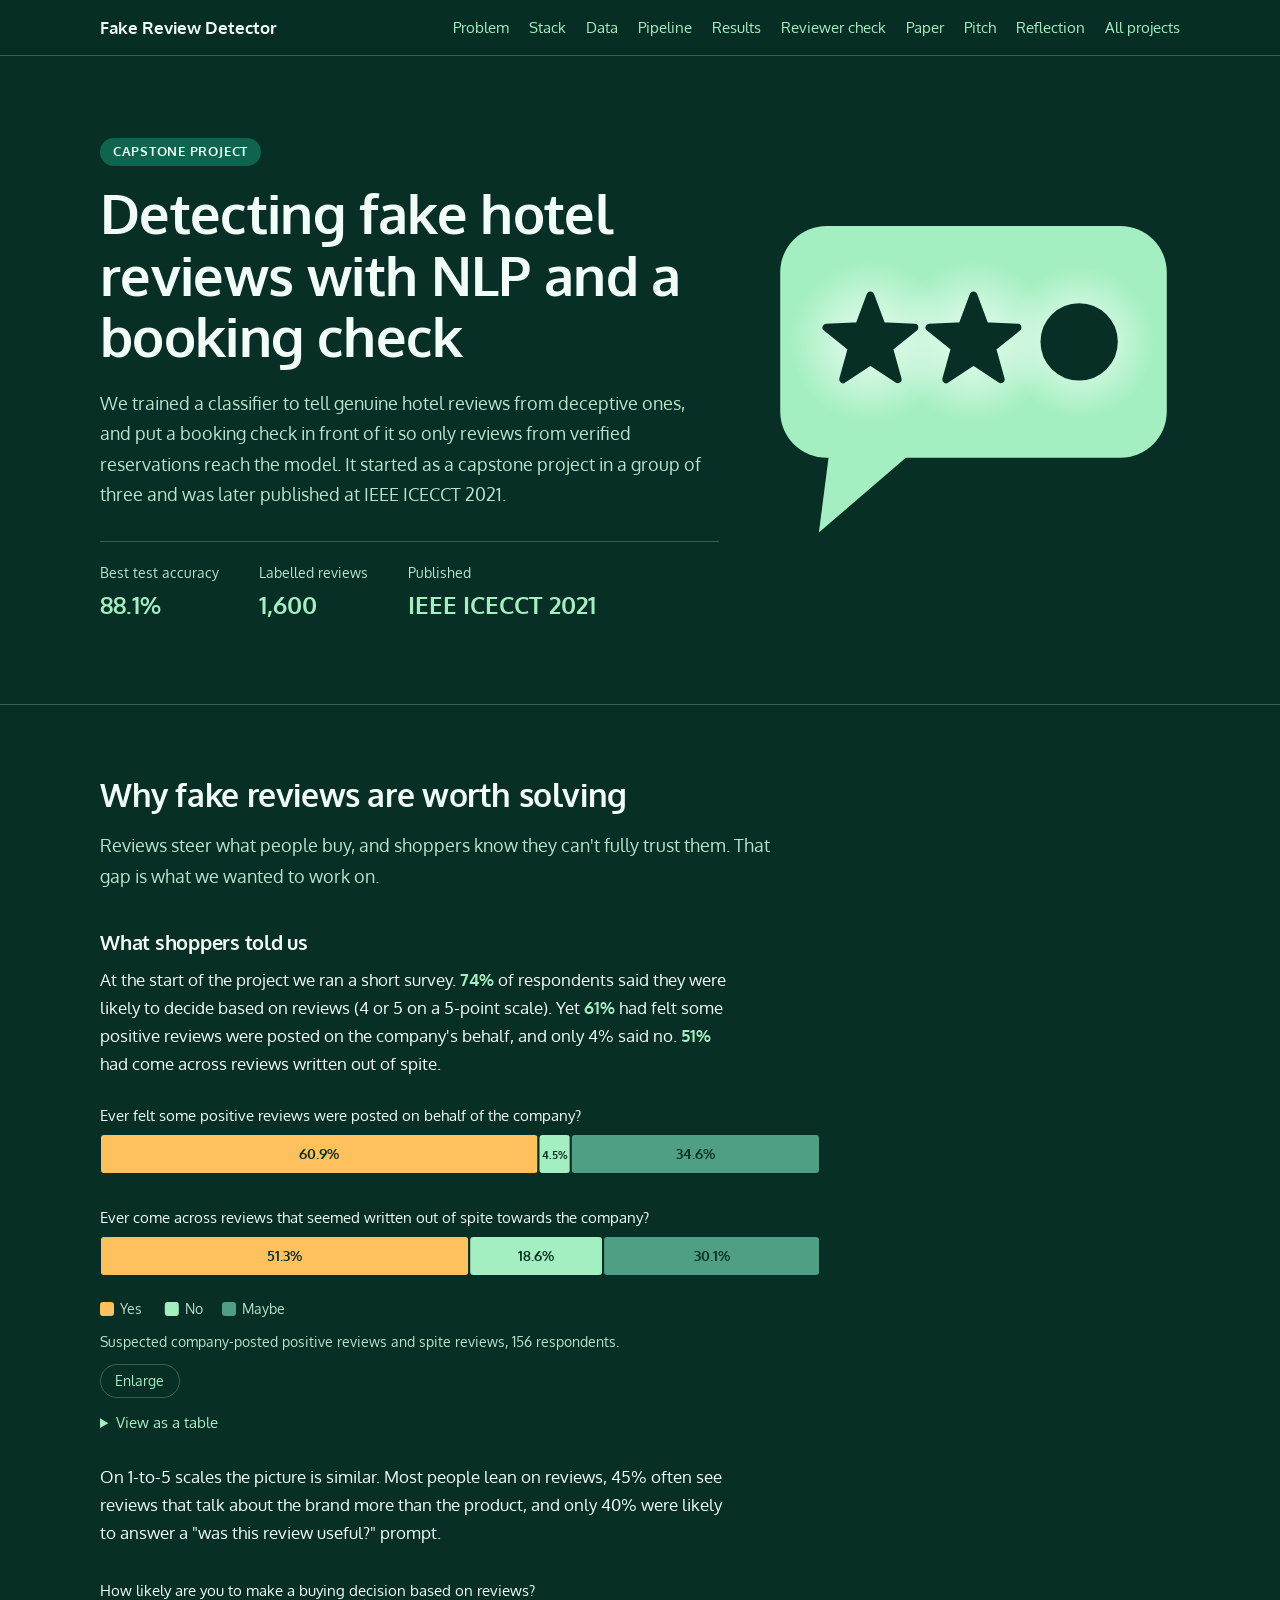
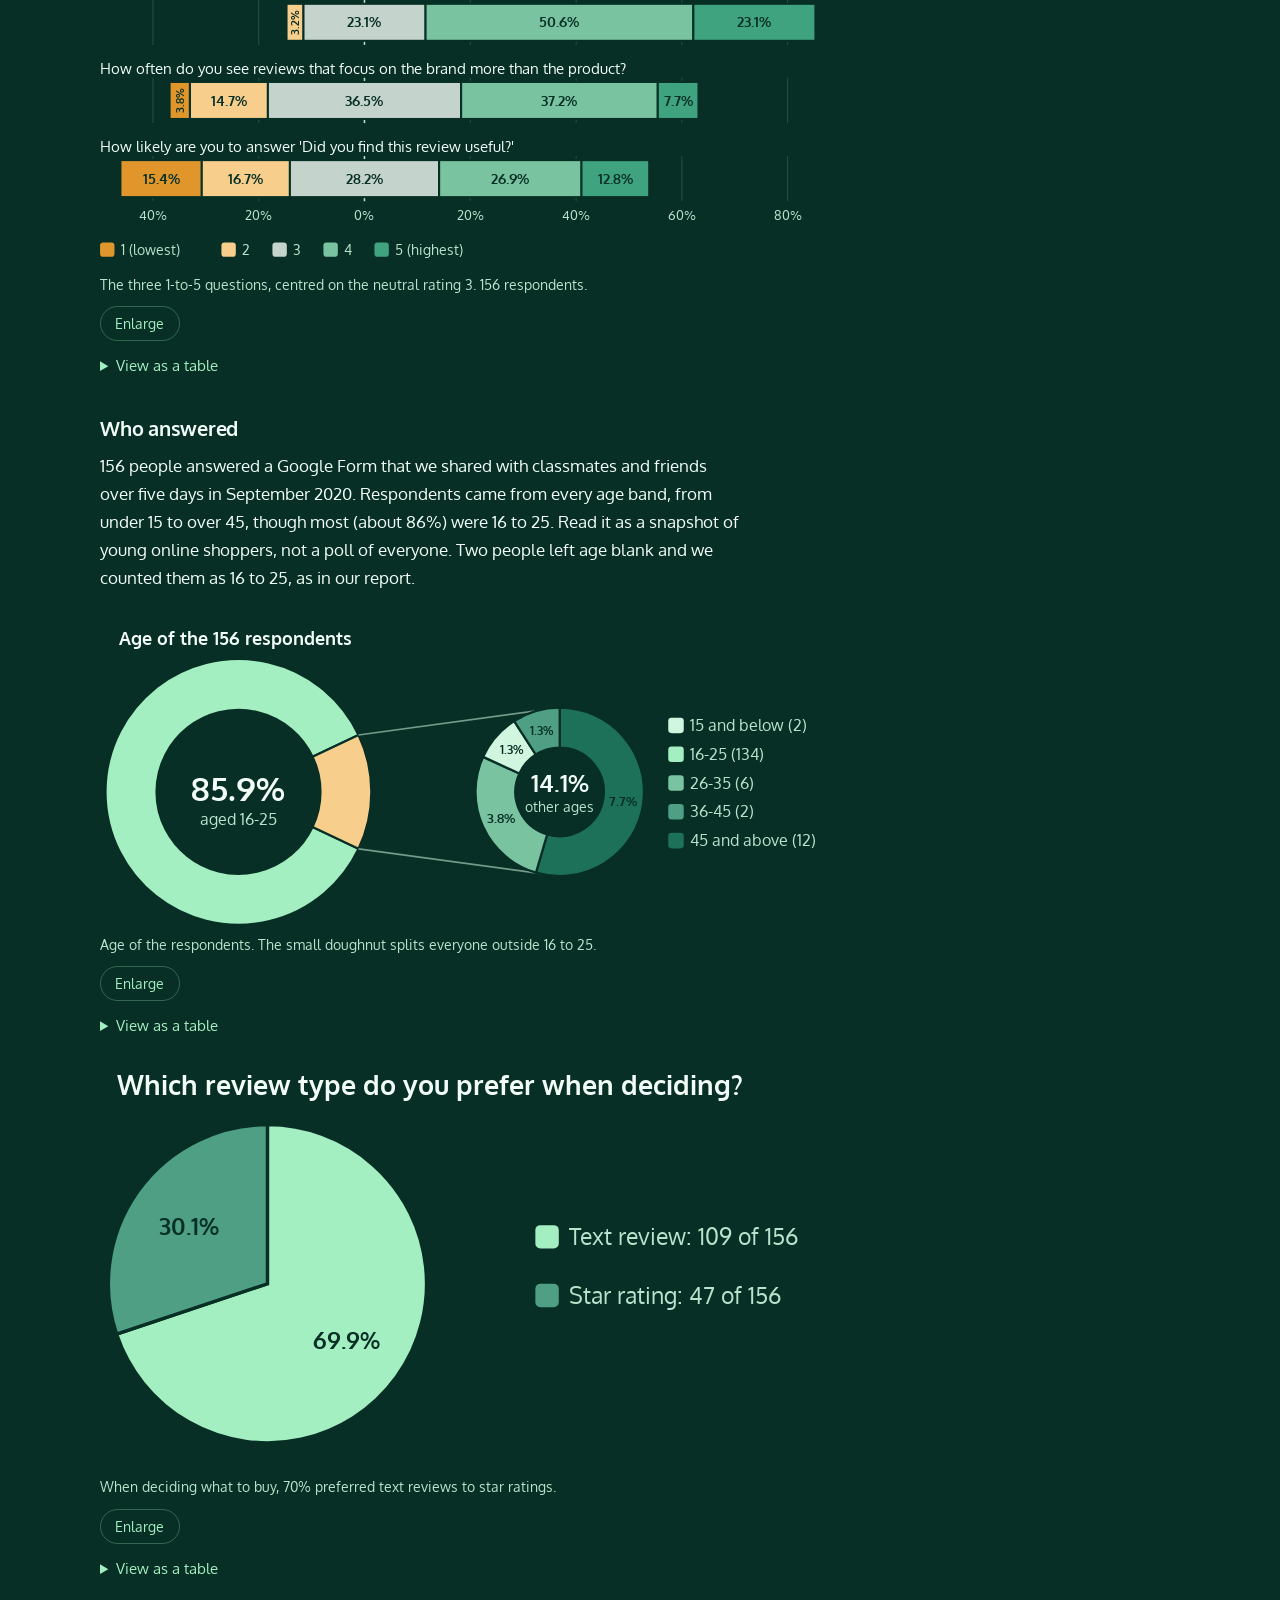
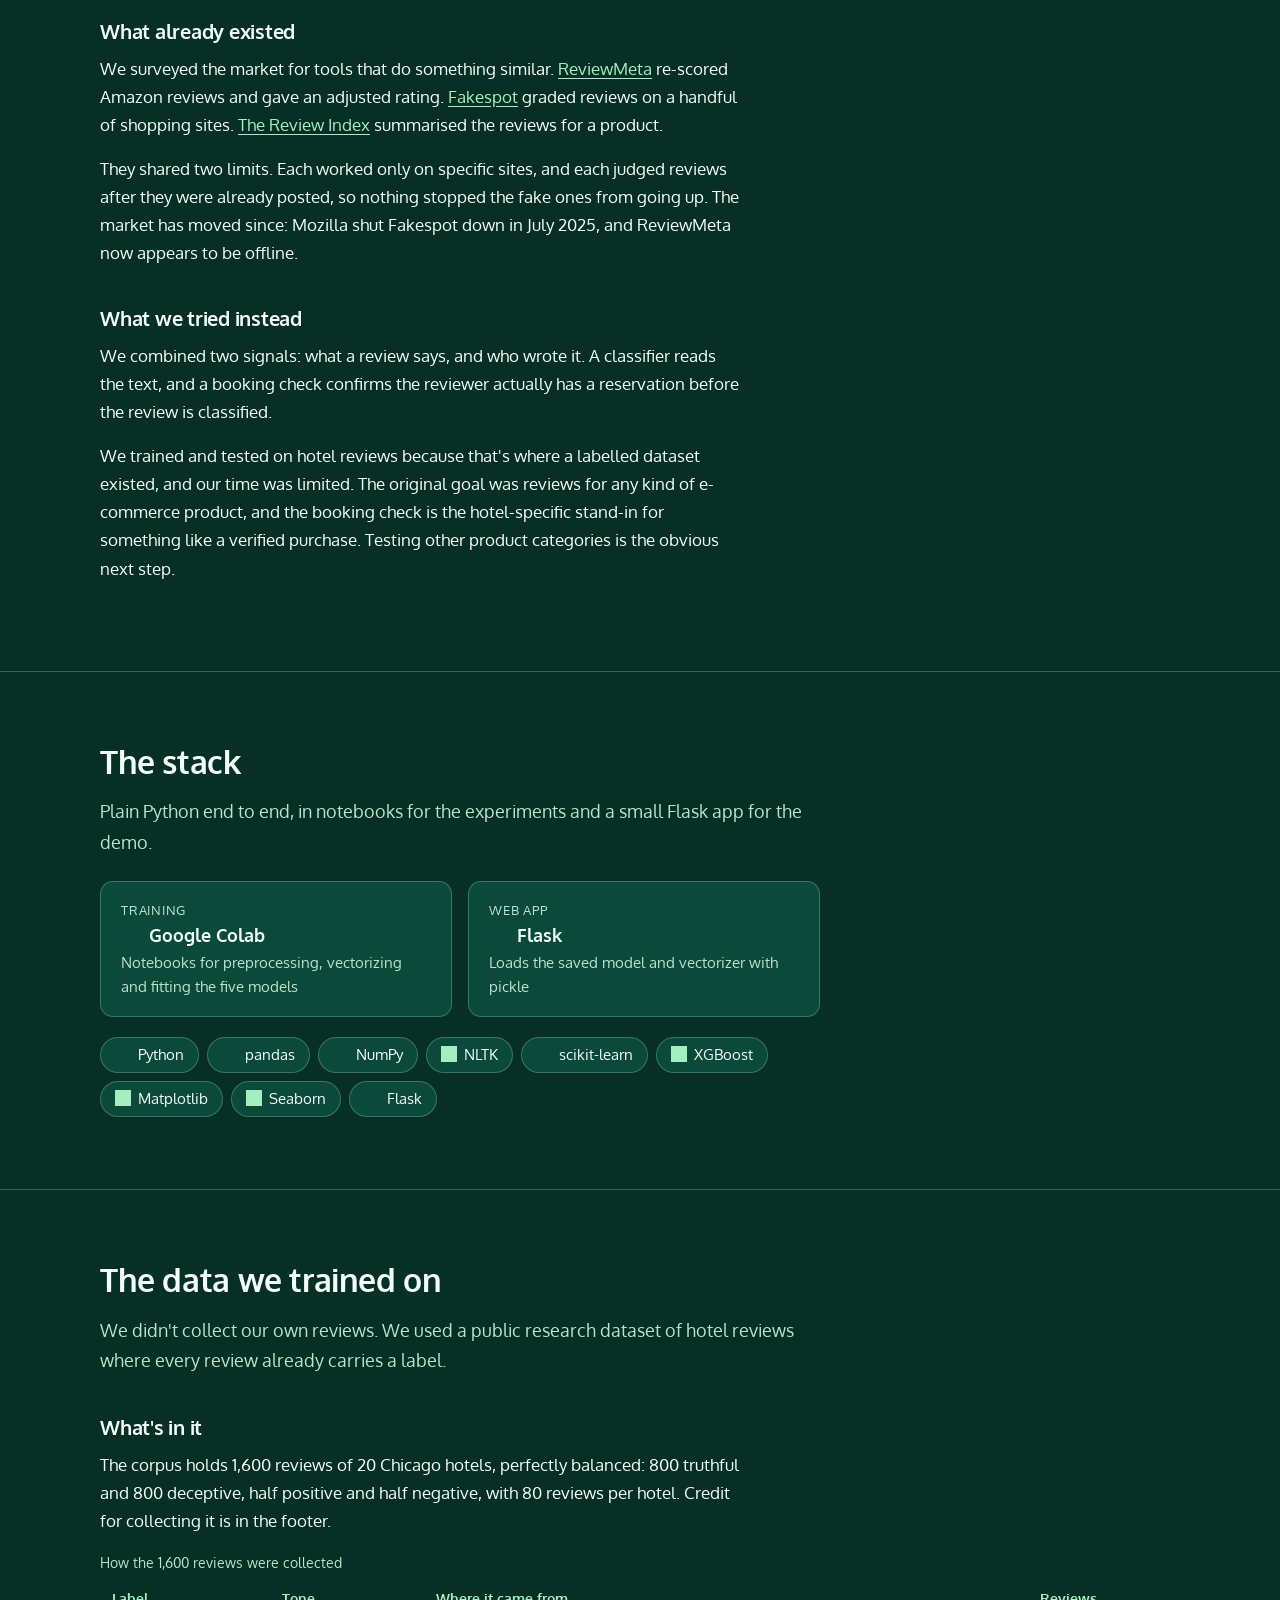
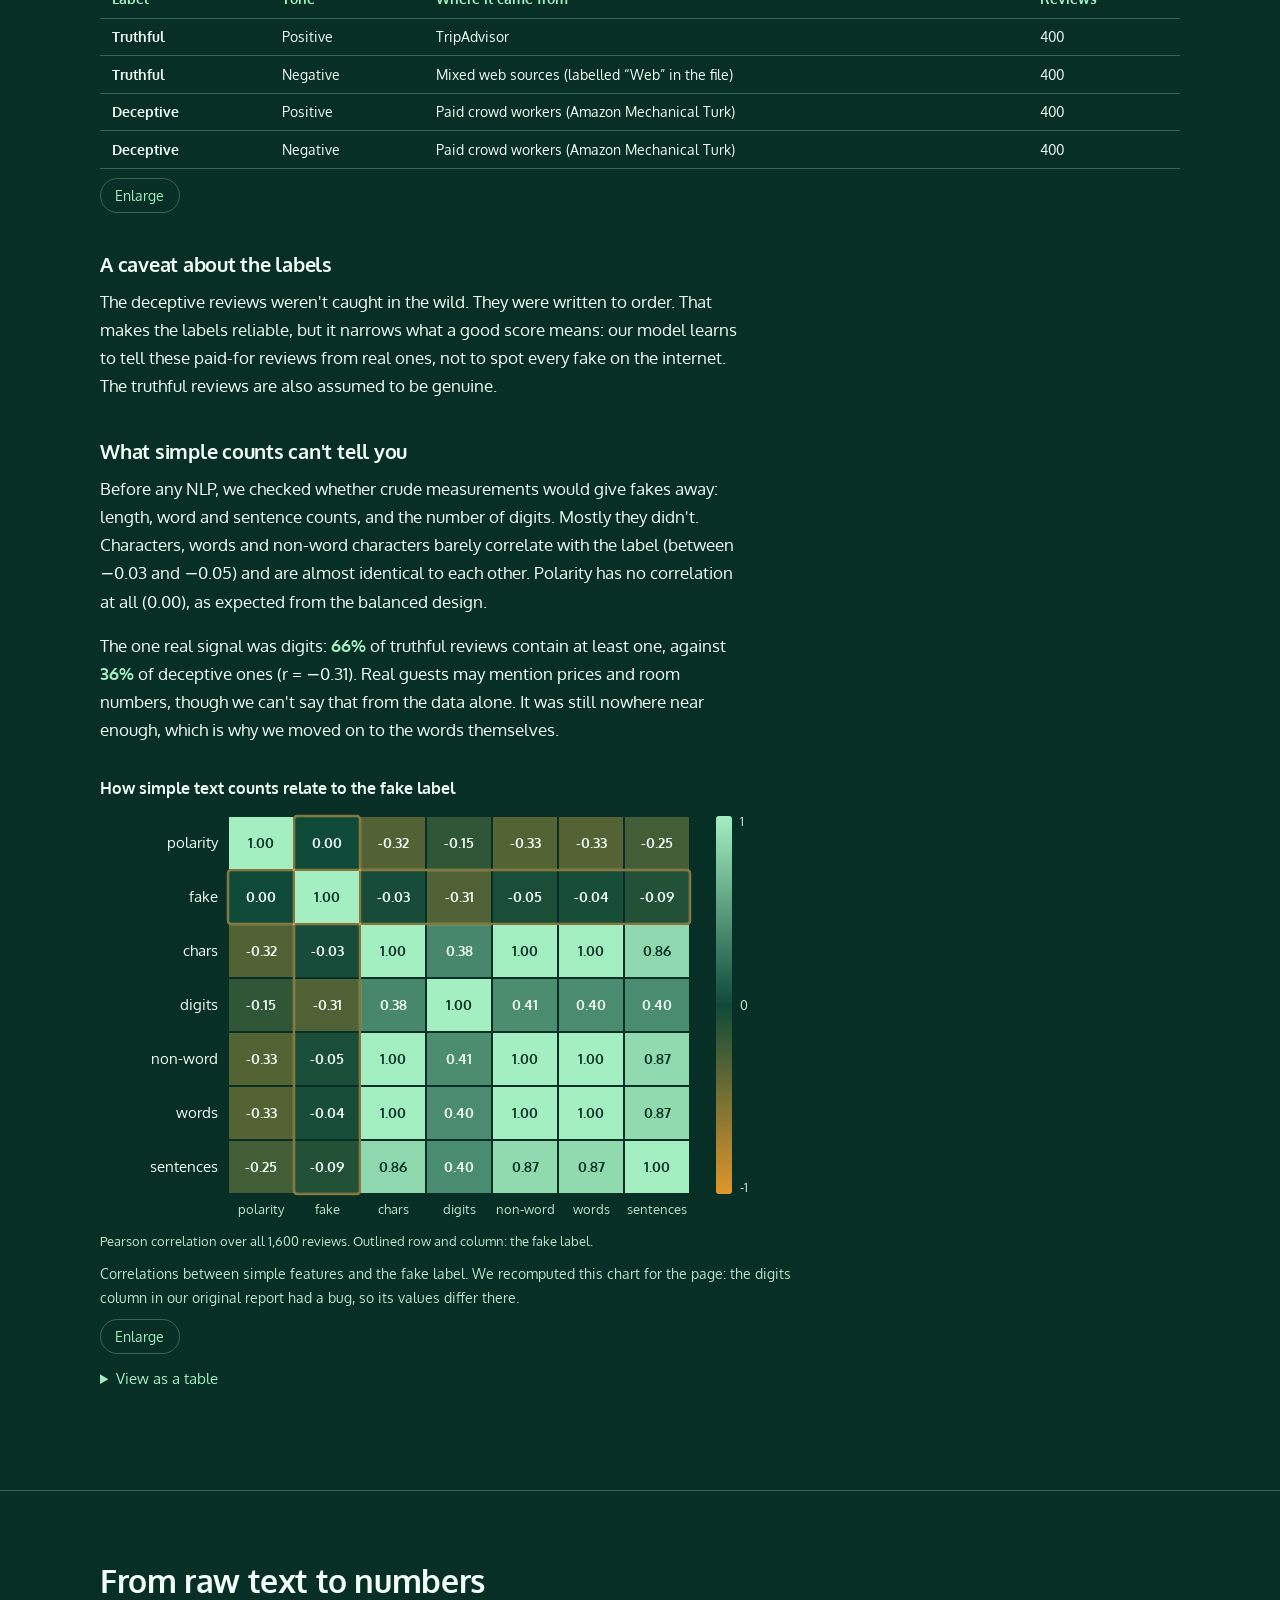
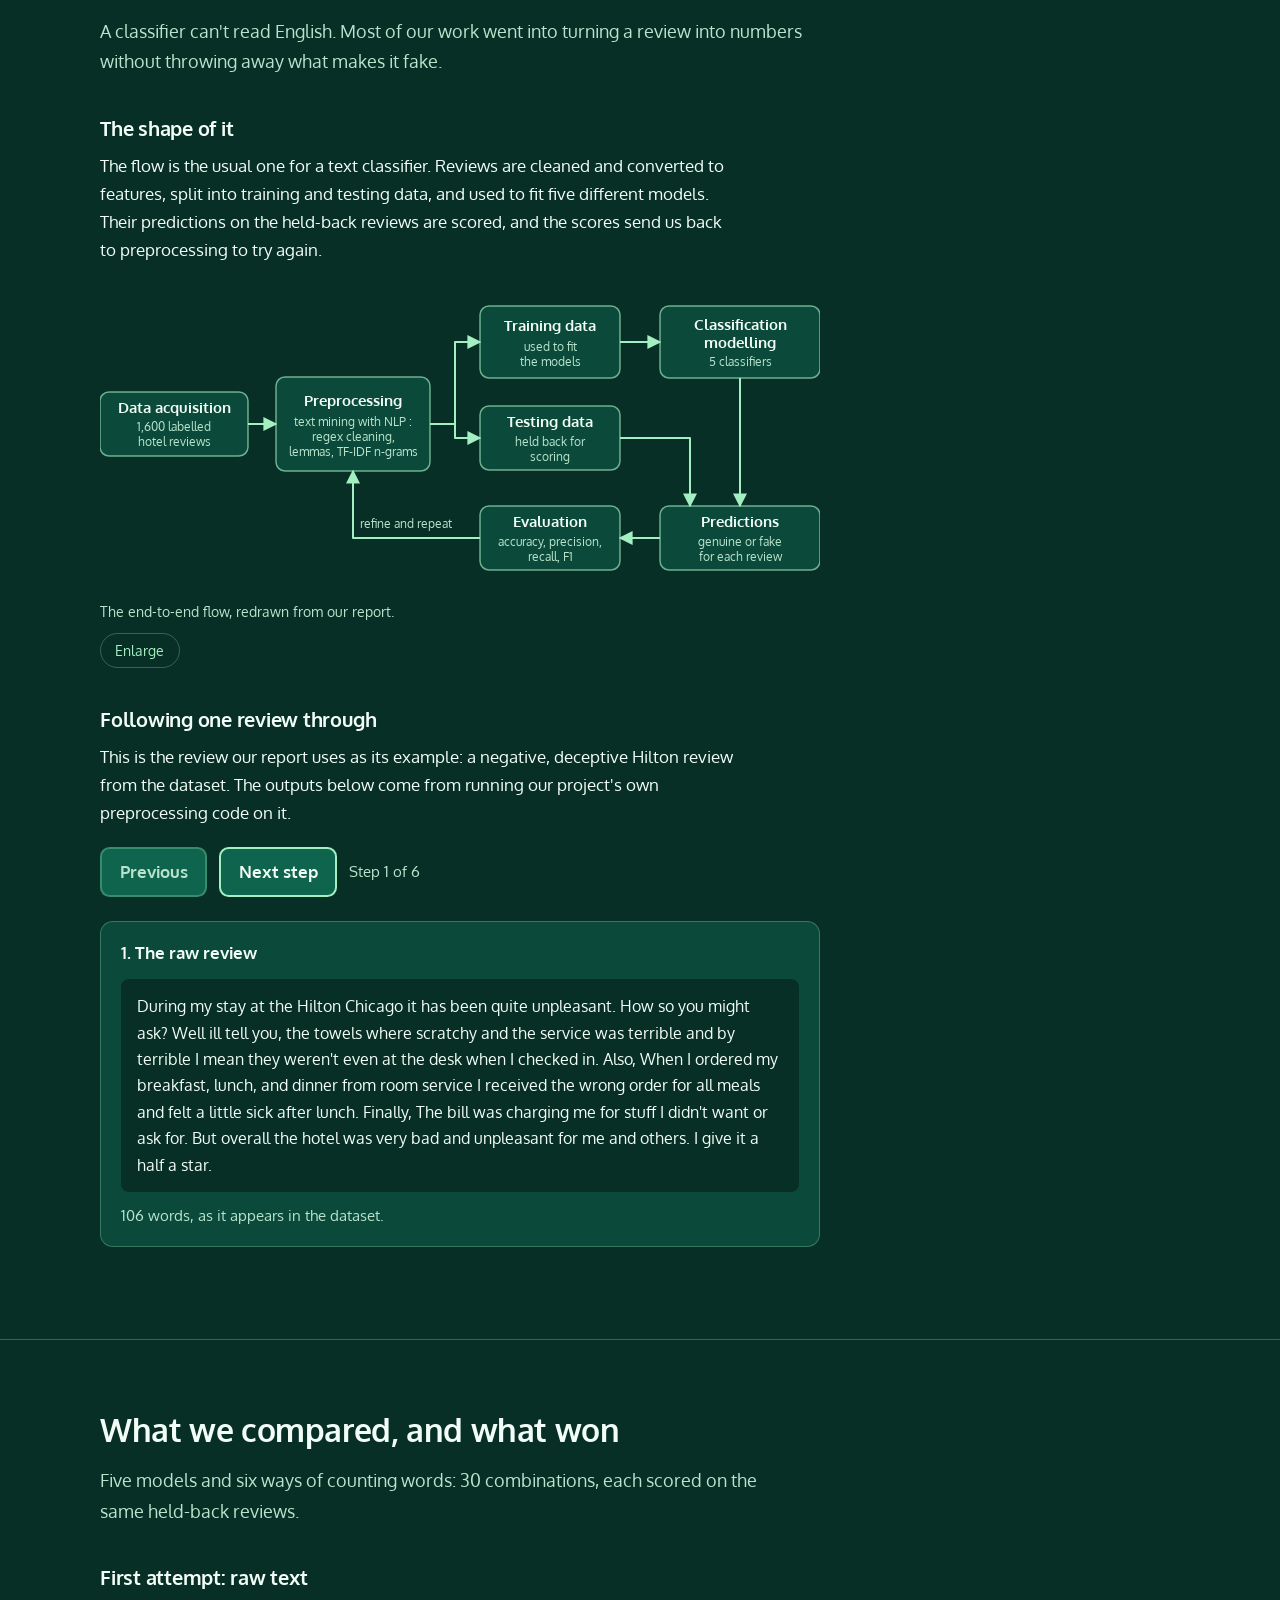
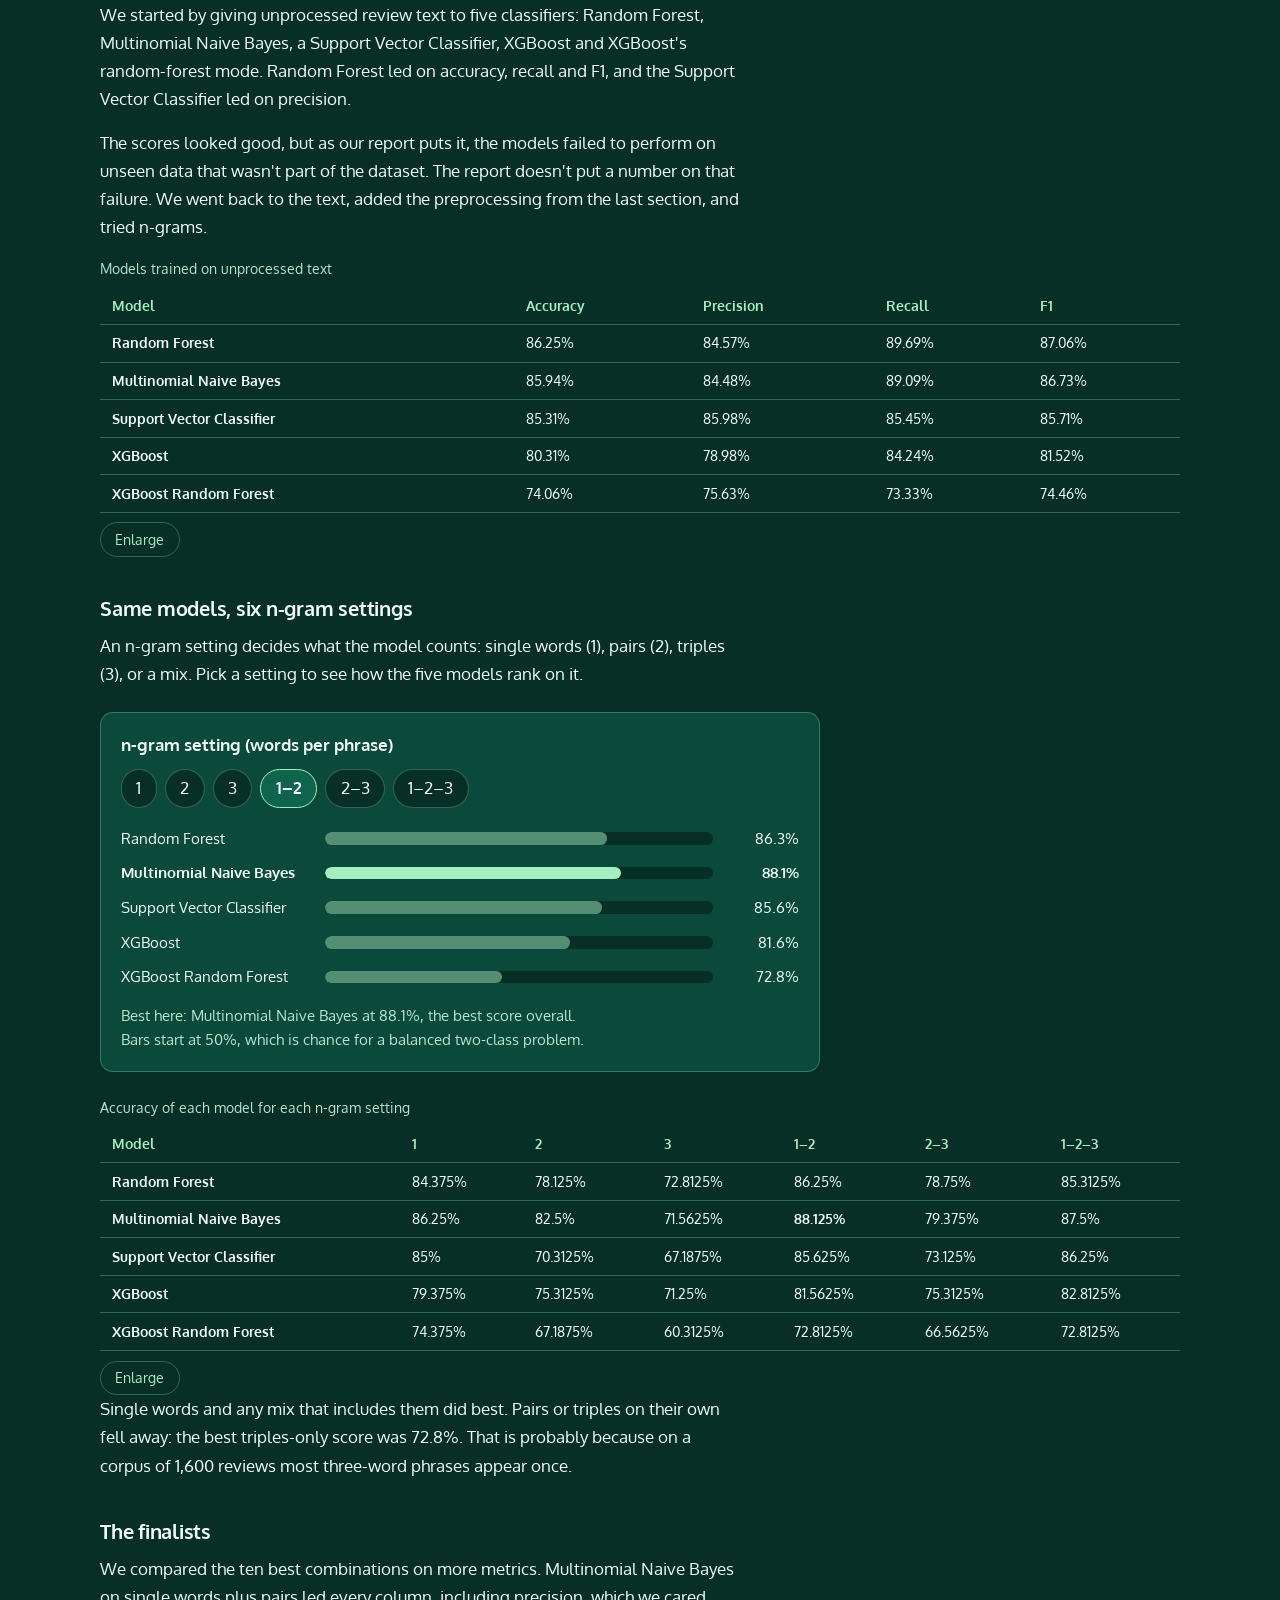
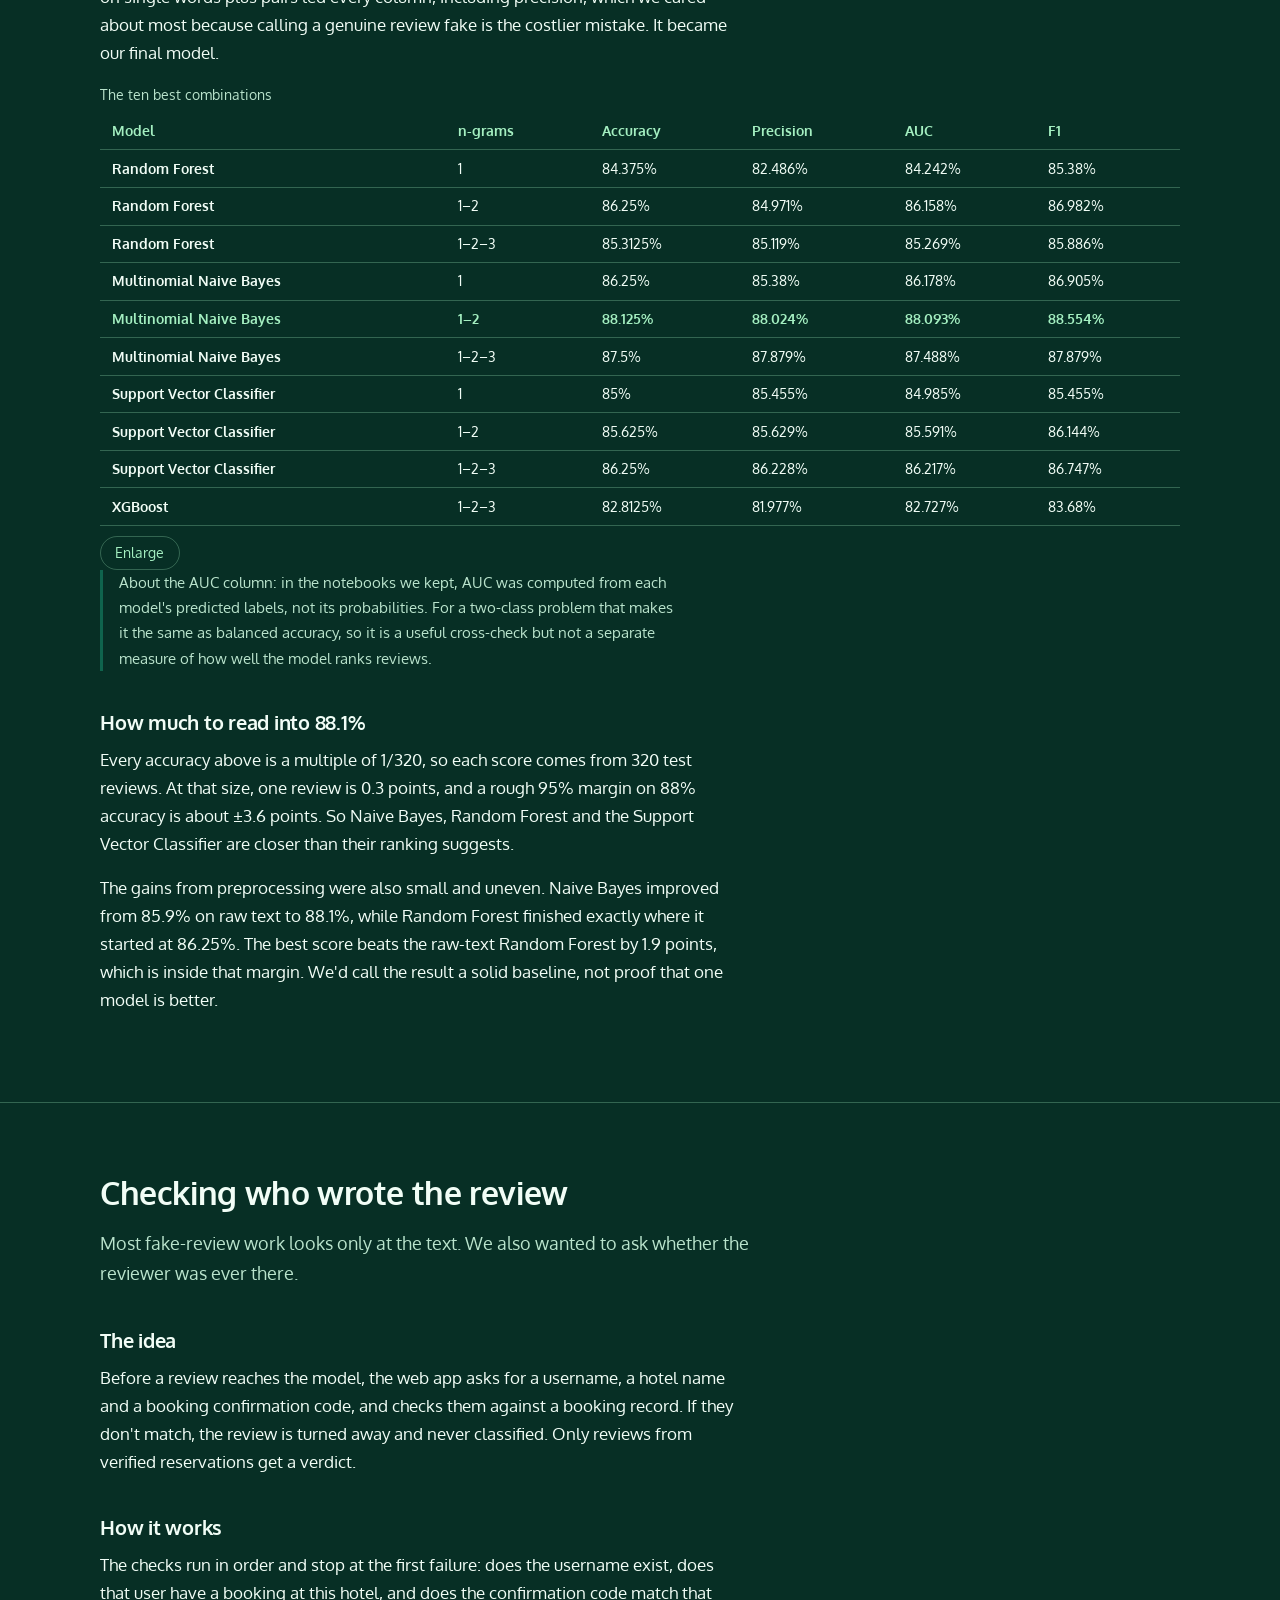
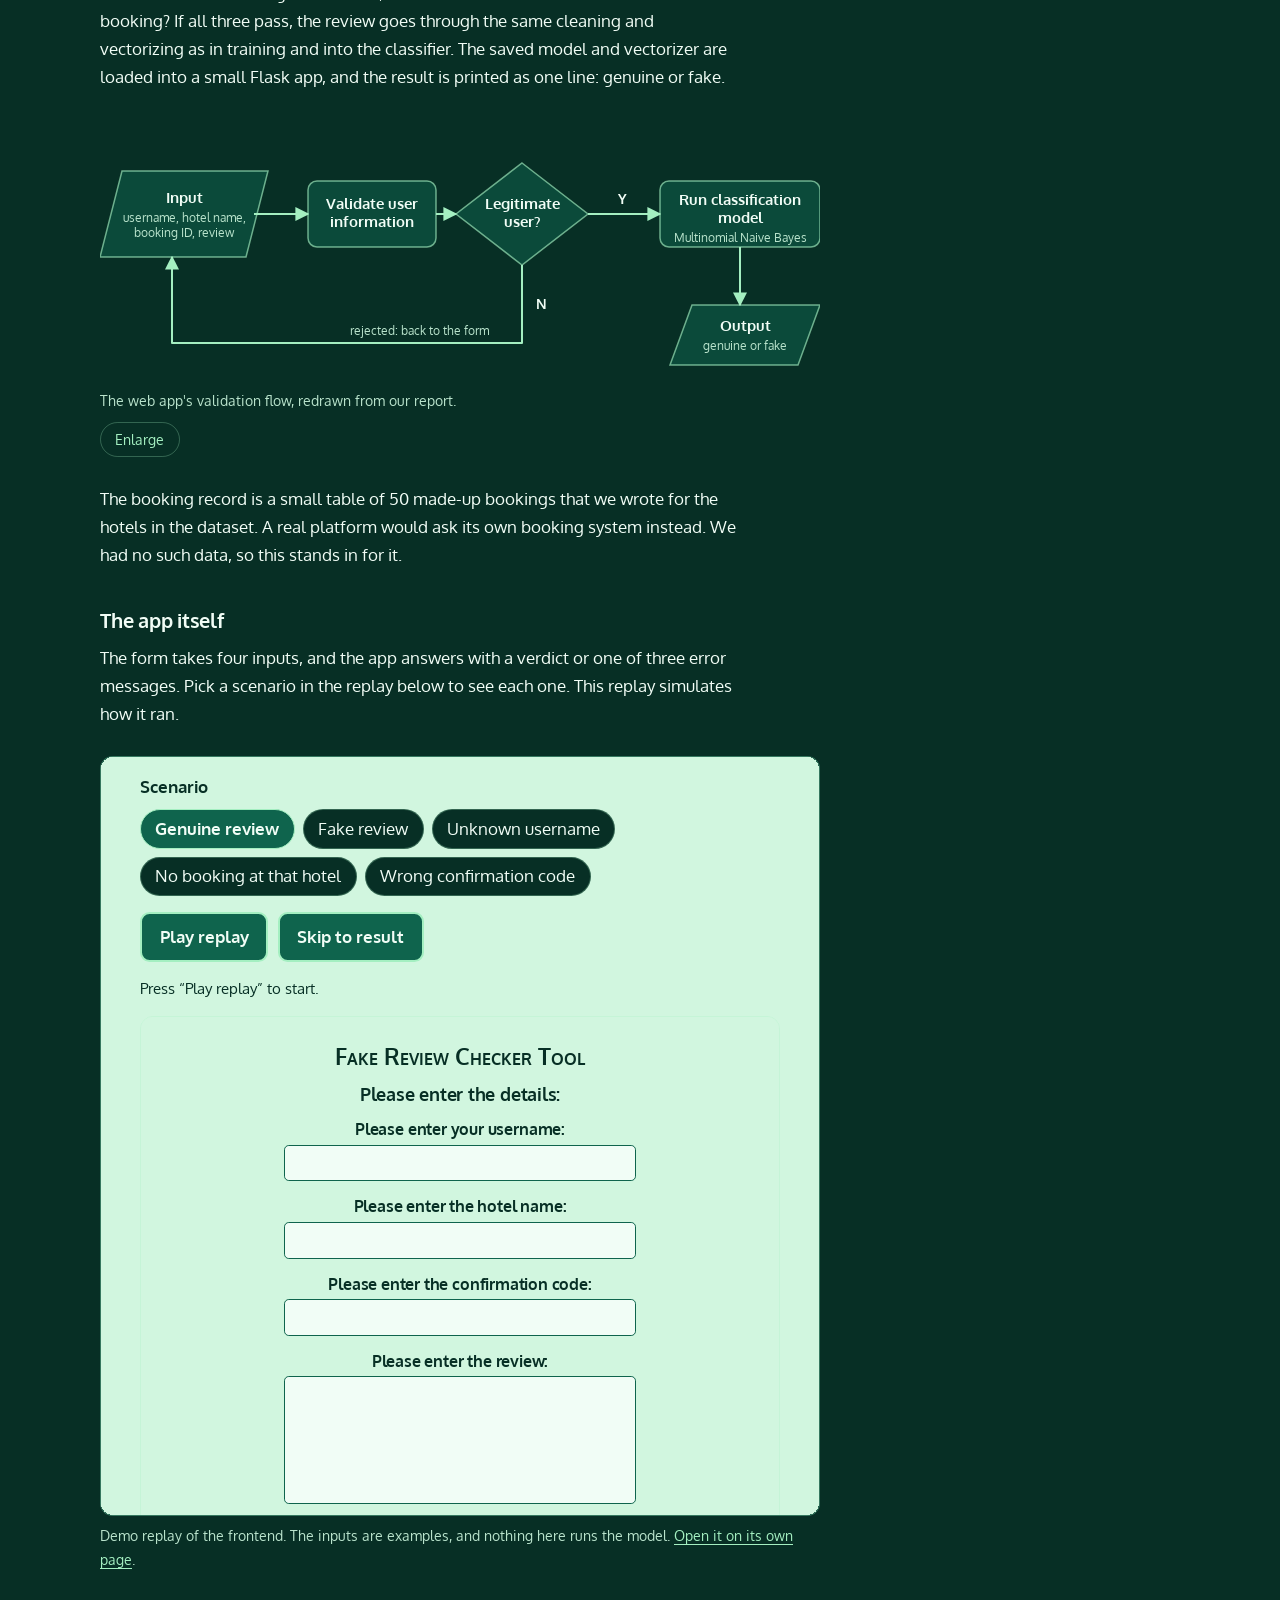
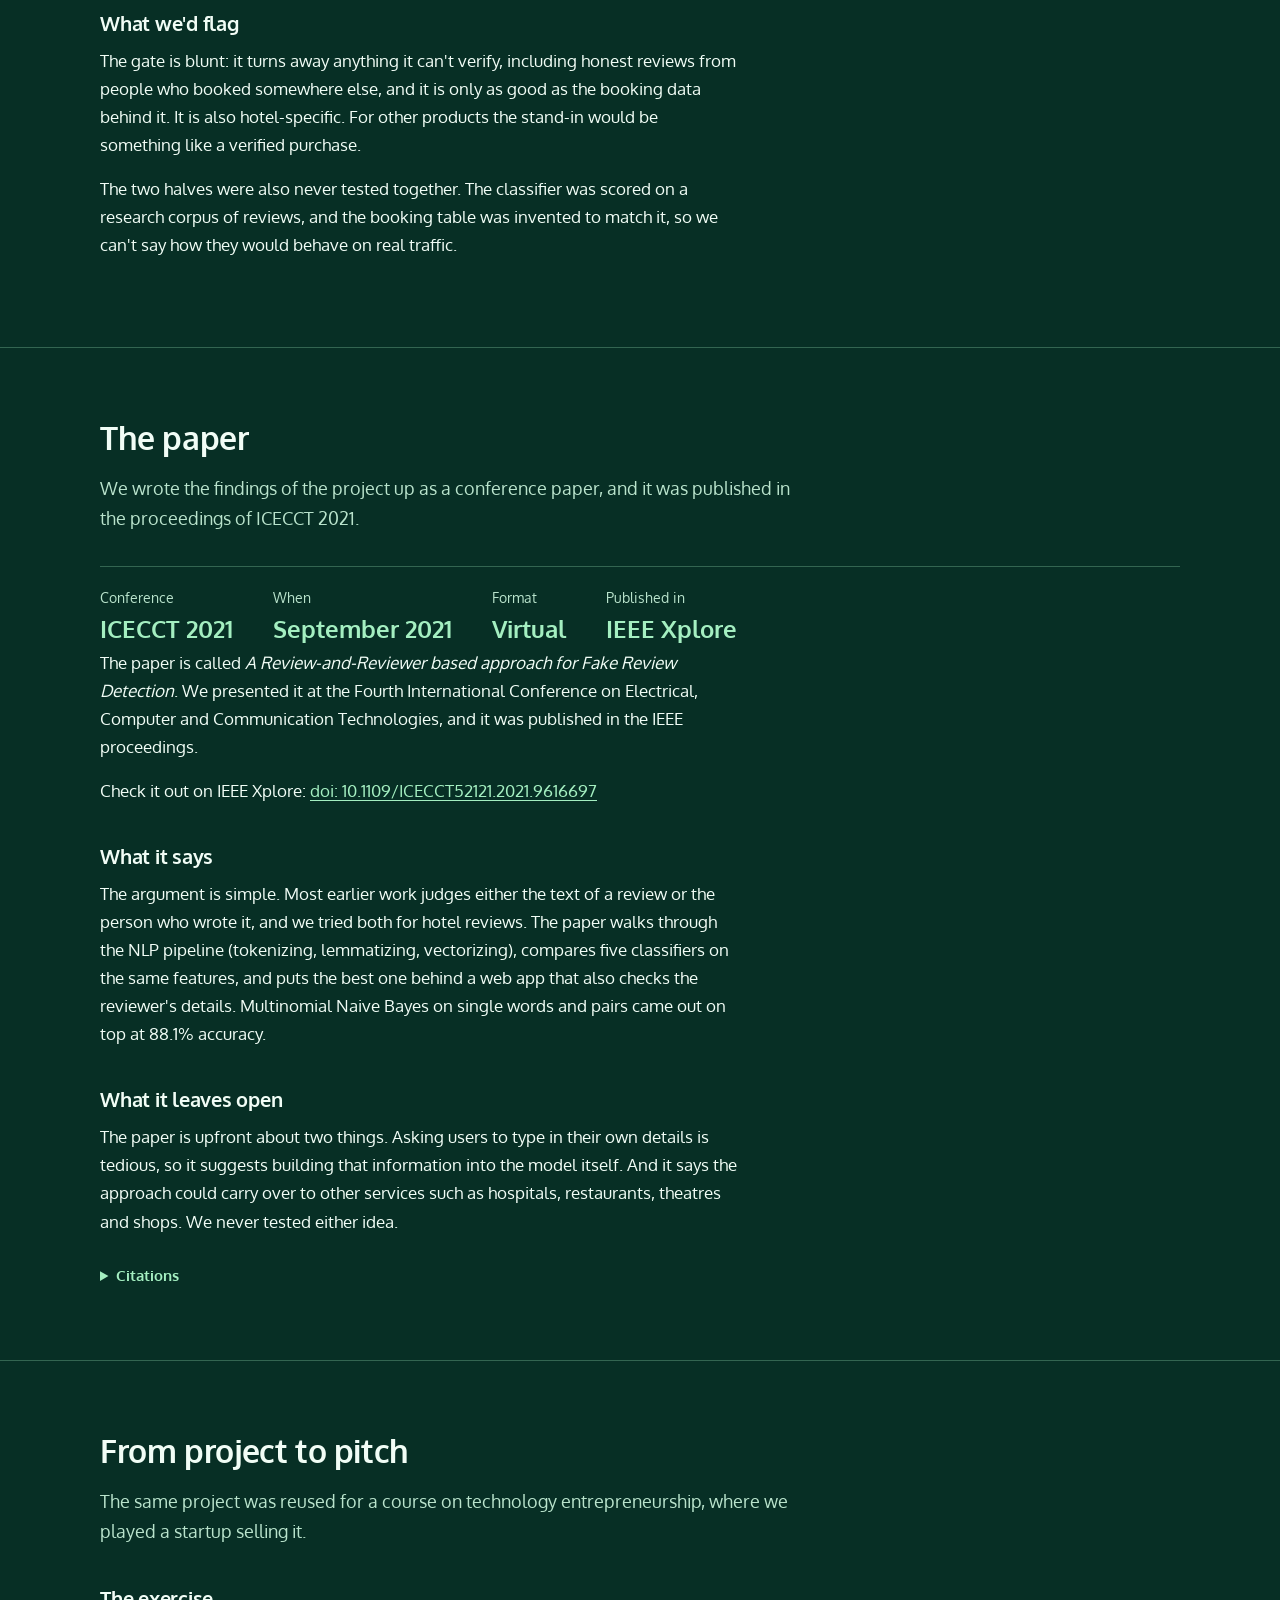
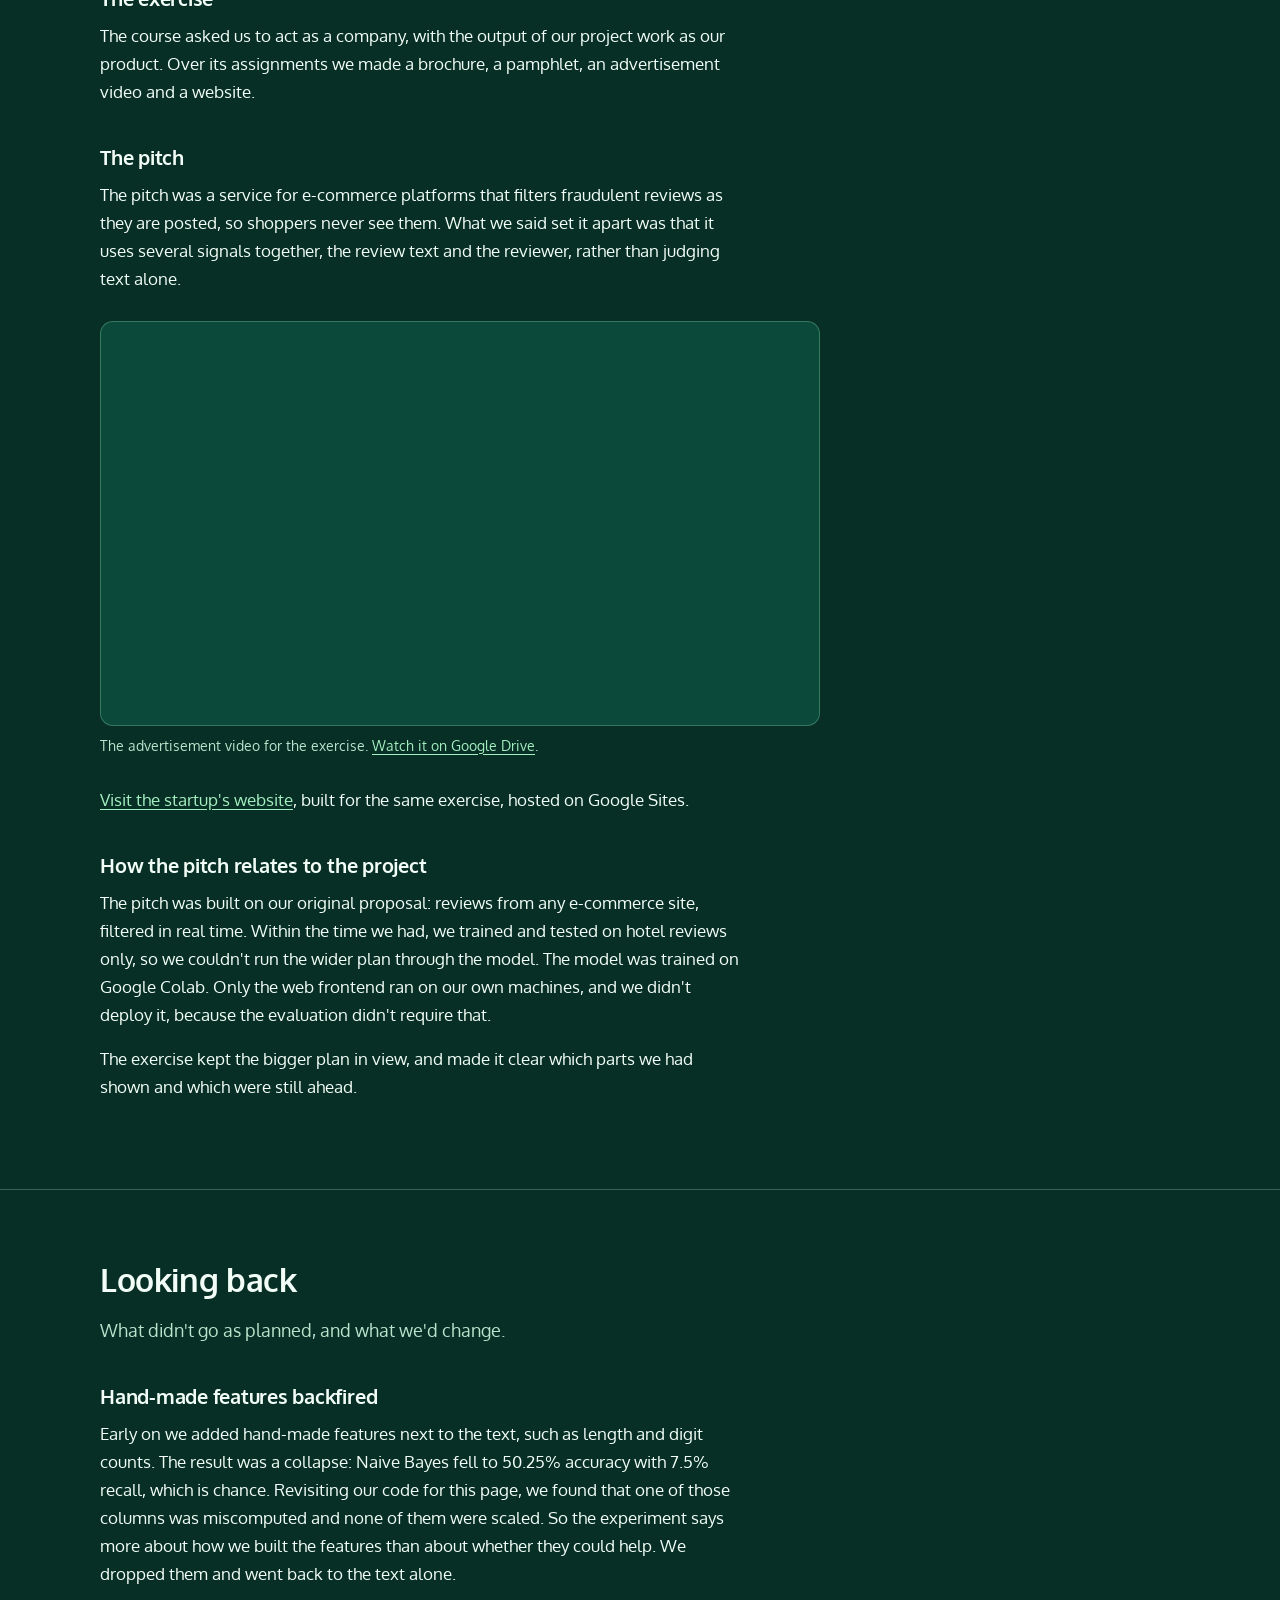
==== index.html @ 4a967c30 "Add a lightbox for figures, and current section highlighter Lightbox - Every chart, diagram, and tab" ====
<!DOCTYPE html>
<html lang="en">
<head>
  <meta charset="utf-8">
  <meta name="viewport" content="width=device-width, initial-scale=1">
  <title>Fake Review Detection using Machine Learning</title>
  <meta name="description" content="A capstone project that detects fake hotel reviews with an NLP pipeline and a classifier, plus a booking check on the reviewer. Published at IEEE ICECCT 2021.">
  <meta name="theme-color" content="#072F25">
  <meta name="color-scheme" content="dark">
  <link rel="canonical" href="https://rugvedb133.github.io/fake-review-detector/">

  <!-- Open Graph -->
  <meta property="og:type" content="website">
  <meta property="og:title" content="Fake Review Detection using Machine Learning">
  <meta property="og:description" content="Detecting fake hotel reviews with NLP and a booking check. A capstone project published at IEEE ICECCT 2021.">
  <meta property="og:url" content="https://rugvedb133.github.io/fake-review-detector/">
  <meta property="og:image" content="https://rugvedb133.github.io/fake-review-detector/images/social-preview.png">
  <meta property="og:image:width" content="1200">
  <meta property="og:image:height" content="630">
  <meta property="og:image:alt" content="A mint speech bubble holding two stars and a dot, beside the title Fake Review Detection using Machine Learning.">

  <!-- Twitter Card -->
  <meta name="twitter:card" content="summary_large_image">
  <meta name="twitter:title" content="Fake Review Detection using Machine Learning">
  <meta name="twitter:description" content="Detecting fake hotel reviews with NLP and a booking check.">
  <meta name="twitter:image" content="https://rugvedb133.github.io/fake-review-detector/images/social-preview.png">
  <meta name="twitter:image:alt" content="A mint speech bubble holding two stars and a dot, beside the title Fake Review Detection using Machine Learning.">

  <!-- Icons -->
  <link rel="icon" href="favicon.svg" type="image/svg+xml">
  <link rel="icon" href="favicon.ico" sizes="48x48">
  <link rel="apple-touch-icon" href="apple-touch-icon.png">

  <!-- Fonts -->
  <link rel="preconnect" href="https://fonts.googleapis.com">
  <link rel="preconnect" href="https://fonts.gstatic.com" crossorigin>
  <link rel="stylesheet" href="https://fonts.googleapis.com/css2?family=Oxygen:wght@400;700&display=swap">

  <link rel="stylesheet" href="styles.css">
  <script src="script.js" defer></script>
</head>
<body id="top">
  <a class="skip-link" href="#main">Skip to content</a>

  <header class="site-header">
    <div class="wrap bar">
      <a class="brand" href="#top">Fake Review Detector</a>
      <nav aria-label="Page">
        <ul>
          <li><a href="#problem">Problem</a></li>
          <li><a href="#stack">Stack</a></li>
          <li><a href="#data">Data</a></li>
          <li><a href="#pipeline">Pipeline</a></li>
          <li><a href="#results">Results</a></li>
          <li><a href="#reviewer">Reviewer check</a></li>
          <li><a href="#paper">Paper</a></li>
          <li><a href="#startup">Pitch</a></li>
          <li><a href="#reflection">Reflection</a></li>
          <li><a href="https://rugvedb133.github.io/projects.html">All projects</a></li>
        </ul>
      </nav>
    </div>
  </header>

  <main id="main">
    <section class="hero" aria-labelledby="hero-title">
      <div class="wrap hero-grid">
        <div class="hero-text">
          <p class="tag">Capstone Project</p>
          <h1 id="hero-title">Detecting fake hotel reviews with NLP and a booking check</h1>
          <p class="lede">
            We trained a classifier to tell genuine hotel reviews from deceptive ones, and put a booking check in front of it so only reviews from verified reservations reach the model.
            It started as a capstone project in a group of three and was later published at IEEE ICECCT 2021.
          </p>
          <dl class="stats">
            <div>
              <dt>Best test accuracy</dt>
              <dd>88.1%</dd>
            </div>
            <div>
              <dt>Labelled reviews</dt>
              <dd>1,600</dd>
            </div>
            <div>
              <dt>Published</dt>
              <dd class="explain" title="2021 Fourth International Conference on Electrical, Computer and Communication Technologies (ICECCT)">IEEE ICECCT 2021</dd>
            </div>
          </dl>
        </div>
        <div class="hero-art">
          <object data="images/hero-bubble.svg" type="image/svg+xml" aria-hidden="true">
            <img src="images/hero-bubble.svg" alt="" width="320" height="260">
          </object>
        </div>
      </div>
    </section>

    <section class="section" id="problem" aria-labelledby="problem-title">
      <div class="wrap">
        <h2 id="problem-title">Why fake reviews are worth solving</h2>
        <p class="lede">
          Reviews steer what people buy, and shoppers know they can't fully trust them. That gap is what we wanted to work on.
        </p>

        <h3 id="survey">What shoppers told us</h3>
        <p>
          At the start of the project we ran a short survey. <strong>74%</strong> of respondents said they were likely to decide based on reviews (4 or 5 on a 5-point scale).
          Yet <strong>61%</strong> had felt some positive reviews were posted on the company's behalf, and only 4% said no. <strong>51%</strong> had come across reviews written out of spite.
        </p>
        <figure class="chart" id="fig-survey-trust">
          <object data="images/survey-trust.svg" type="image/svg+xml" role="img" aria-label="Stacked bars of survey answers about suspected paid-for positive reviews and spite reviews" style="aspect-ratio: 720 / 216">
            <img src="images/survey-trust.svg" alt="Bar chart: 60.9% of respondents suspect some positive reviews are posted by the company, and 51.3% have seen spite reviews." width="720" height="216">
          </object>
          <figcaption>Suspected company-posted positive reviews and spite reviews, 156 respondents.</figcaption>
          <button type="button" class="enlarge" data-target="fig-survey-trust">Enlarge<span class="visually-hidden"> figure: Suspected company-posted positive reviews and spite reviews, 156 respondents.</span></button>
          <details class="table-toggle">
            <summary>View as a table</summary>
            <div class="table-scroll" id="tbl-survey-trust" role="group" tabindex="0" aria-label="Answers to the two trust questions (156 respondents)">
            <table class="data-table">
              <caption>Answers to the two trust questions (156 respondents)</caption>
              <thead><tr><th scope="col">Question</th><th scope="col">Yes</th><th scope="col">No</th><th scope="col">Maybe</th></tr></thead>
              <tbody><tr><th scope="row">Positive reviews posted on behalf of the company</th><td>95 (60.9%)</td><td>7 (4.5%)</td><td>54 (34.6%)</td></tr><tr><th scope="row">Reviews written out of spite</th><td>80 (51.3%)</td><td>29 (18.6%)</td><td>47 (30.1%)</td></tr></tbody>
            </table>
            </div>
            <button type="button" class="enlarge" data-target="tbl-survey-trust">Enlarge<span class="visually-hidden"> table: Answers to the two trust questions (156 respondents)</span></button>
          </details>
        </figure>
        <p>
          On 1-to-5 scales the picture is similar. Most people lean on reviews, 45% often see reviews that talk about the brand more than the product, and only 40% were likely to answer a "was this review useful?" prompt.
        </p>
        <figure class="chart" id="fig-survey-likelihood">
          <object data="images/survey-likelihood.svg" type="image/svg+xml" role="img" aria-label="Diverging bars of three questions answered on a 1 to 5 scale, centred on the neutral rating" style="aspect-ratio: 700 / 282">
            <img src="images/survey-likelihood.svg" alt="Diverging bar chart of three 1 to 5 questions. 73.7% rated their likelihood of deciding from reviews 4 or 5." width="720" height="282">
          </object>
          <figcaption>The three 1-to-5 questions, centred on the neutral rating 3. 156 respondents.</figcaption>
          <button type="button" class="enlarge" data-target="fig-survey-likelihood">Enlarge<span class="visually-hidden"> figure: The three 1-to-5 questions, centred on the neutral rating 3. 156 respondents.</span></button>
          <details class="table-toggle">
            <summary>View as a table</summary>
            <div class="table-scroll" id="tbl-survey-likelihood" role="group" tabindex="0" aria-label="Answers on a 1 to 5 scale (156 respondents)">
            <table class="data-table">
              <caption>Answers on a 1 to 5 scale (156 respondents)</caption>
              <thead><tr><th scope="col">Question</th><th scope="col">1 (lowest)</th><th scope="col">2</th><th scope="col">3</th><th scope="col">4</th><th scope="col">5 (highest)</th></tr></thead>
              <tbody><tr><th scope="row">Likely to decide based on reviews</th><td>0 (0.0%)</td><td>5 (3.2%)</td><td>36 (23.1%)</td><td>79 (50.6%)</td><td>36 (23.1%)</td></tr><tr><th scope="row">Reviews focus on the brand, not the product</th><td>6 (3.8%)</td><td>23 (14.7%)</td><td>57 (36.5%)</td><td>58 (37.2%)</td><td>12 (7.7%)</td></tr><tr><th scope="row">Likely to answer &ldquo;Did you find this review useful?&rdquo;</th><td>24 (15.4%)</td><td>26 (16.7%)</td><td>44 (28.2%)</td><td>42 (26.9%)</td><td>20 (12.8%)</td></tr></tbody>
            </table>
            </div>
            <button type="button" class="enlarge" data-target="tbl-survey-likelihood">Enlarge<span class="visually-hidden"> table: Answers on a 1 to 5 scale (156 respondents)</span></button>
          </details>
        </figure>

        <h3>Who answered</h3>
        <p>
          156 people answered a Google Form that we shared with classmates and friends over five days in September 2020. Respondents came from every age band, from under 15 to over 45, though most (about 86%) were 16 to 25.
          Read it as a snapshot of young online shoppers, not a poll of everyone. Two people left age blank and we counted them as 16 to 25, as in our report.
        </p>
        <figure class="chart" id="fig-survey-age">
          <object data="images/survey-age.svg" type="image/svg+xml" role="img" aria-label="Doughnut chart of respondents' ages, with a second doughnut splitting the other ages" style="aspect-ratio: 650 / 275">
            <img src="images/survey-age.svg" alt="Doughnut chart: 85.9% of respondents are aged 16 to 25. A second doughnut splits the remaining 22 people by age group." width="650" height="275">
          </object>
          <figcaption>Age of the respondents. The small doughnut splits everyone outside 16 to 25.</figcaption>
          <button type="button" class="enlarge" data-target="fig-survey-age">Enlarge<span class="visually-hidden"> figure: Age of the respondents. The small doughnut splits everyone outside 16 to 25.</span></button>
          <details class="table-toggle">
            <summary>View as a table</summary>
            <div class="table-scroll" id="tbl-survey-age" role="group" tabindex="0" aria-label="Age group (all 156 respondents; 16–25 includes 2 who left age blank)">
            <table class="data-table">
              <caption>Age group (all 156 respondents; 16&ndash;25 includes 2 who left age blank)</caption>
              <thead><tr><th scope="col">Age group</th><th scope="col">Respondents</th></tr></thead>
              <tbody><tr><th scope="row">15 and below</th><td>2 (1.3%)</td></tr><tr><th scope="row">16&ndash;25</th><td>134 (85.9%)</td></tr><tr><th scope="row">26&ndash;35</th><td>6 (3.8%)</td></tr><tr><th scope="row">36&ndash;45</th><td>2 (1.3%)</td></tr><tr><th scope="row">45 and above</th><td>12 (7.7%)</td></tr></tbody>
            </table>
            </div>
            <button type="button" class="enlarge" data-target="tbl-survey-age">Enlarge<span class="visually-hidden"> table: Age group (all 156 respondents; 16–25 includes 2 who left age blank)</span></button>
          </details>
        </figure>
        <figure class="chart" id="fig-survey-preference">
          <object data="images/survey-preference.svg" type="image/svg+xml" role="img" aria-label="Pie chart of preferred review type" style="aspect-ratio: 430 / 240">
            <img src="images/survey-preference.svg" alt="Pie chart: 69.9% of respondents prefer text reviews and 30.1% prefer star ratings." width="430" height="240">
          </object>
          <figcaption>When deciding what to buy, 70% preferred text reviews to star ratings.</figcaption>
          <button type="button" class="enlarge" data-target="fig-survey-preference">Enlarge<span class="visually-hidden"> figure: When deciding what to buy, 70% preferred text reviews to star ratings.</span></button>
          <details class="table-toggle">
            <summary>View as a table</summary>
            <div class="table-scroll" id="tbl-survey-preference" role="group" tabindex="0" aria-label="Preferred review type (156 respondents)">
            <table class="data-table">
              <caption>Preferred review type (156 respondents)</caption>
              <thead><tr><th scope="col">Type</th><th scope="col">Respondents</th></tr></thead>
              <tbody><tr><th scope="row">Text review</th><td>109 (69.9%)</td></tr><tr><th scope="row">Star rating</th><td>47 (30.1%)</td></tr></tbody>
            </table>
            </div>
            <button type="button" class="enlarge" data-target="tbl-survey-preference">Enlarge<span class="visually-hidden"> table: Preferred review type (156 respondents)</span></button>
          </details>
        </figure>

        <h3>What already existed</h3>
        <p>
          We surveyed the market for tools that do something similar. <a href="https://web.archive.org/web/2020/https://reviewmeta.com/" title="Archived version">ReviewMeta<span class="visually-hidden"> (archived version)</span></a> re-scored Amazon reviews and gave an adjusted rating. <a href="https://web.archive.org/web/2020/https://www.fakespot.com/" title="Archived version">Fakespot<span class="visually-hidden"> (archived version)</span></a> graded reviews on a handful of shopping sites. <a href="https://web.archive.org/web/2020/https://thereviewindex.com/" title="Archived version">The Review Index<span class="visually-hidden"> (archived version)</span></a> summarised the reviews for a product.
        </p>
        <p>
          They shared two limits. Each worked only on specific sites, and each judged reviews after they were already posted, so nothing stopped the fake ones from going up. The market has moved since: Mozilla shut Fakespot down in July 2025, and ReviewMeta now appears to be offline.
        </p>

        <h3>What we tried instead</h3>
        <p>
          We combined two signals: what a review says, and who wrote it. A classifier reads the text, and a booking check confirms the reviewer actually has a reservation before the review is classified.
        </p>
        <p>
          We trained and tested on hotel reviews because that's where a labelled dataset existed, and our time was limited. The original goal was reviews for any kind of e-commerce product, and the booking check is the hotel-specific stand-in for something like a verified purchase. Testing other product categories is the obvious next step.
        </p>
      </div>
    </section>

    <section class="section" id="stack" aria-labelledby="stack-title">
      <div class="wrap">
        <h2 id="stack-title">The stack</h2>
        <p class="lede">
          Plain Python end to end, in notebooks for the experiments and a small Flask app for the demo.
        </p>

        <dl class="stack-cards">
          <div class="stack-card">
            <dt class="stack-label">Training</dt>
            <dd class="stack-name" data-tool="googlecolab">Google Colab</dd>
            <dd class="stack-note">Notebooks for preprocessing, vectorizing and fitting the five models</dd>
          </div>
          <div class="stack-card">
            <dt class="stack-label">Web app</dt>
            <dd class="stack-name" data-tool="flask">Flask</dd>
            <dd class="stack-note">Loads the saved model and vectorizer with pickle</dd>
          </div>
        </dl>

        <ul class="tools">
          <li class="tool" data-tool="python">Python</li>
          <li class="tool" data-tool="pandas">pandas</li>
          <li class="tool" data-tool="numpy">NumPy</li>
          <li class="tool" data-tool="NLTK">NLTK</li>
          <li class="tool" data-tool="scikitlearn">scikit-learn</li>
          <li class="tool" data-tool="XGBoost">XGBoost</li>
          <li class="tool" data-tool="Matplotlib">Matplotlib</li>
          <li class="tool" data-tool="Seaborn">Seaborn</li>
          <li class="tool" data-tool="flask">Flask</li>
        </ul>
      </div>
    </section>

    <section class="section" id="data" aria-labelledby="data-title">
      <div class="wrap">
        <h2 id="data-title">The data we trained on</h2>
        <p class="lede">
          We didn't collect our own reviews. We used a public research dataset of hotel reviews where every review already carries a label.
        </p>

        <h3>What's in it</h3>
        <p>
          The corpus holds 1,600 reviews of 20 Chicago hotels, perfectly balanced: 800 truthful and 800 deceptive, half positive and half negative, with 80 reviews per hotel. Credit for collecting it is in the footer.
        </p>
        <div class="table-scroll" id="tbl-dataset" role="group" tabindex="0" aria-label="How the 1,600 reviews were collected">
        <table class="data-table">
          <caption>How the 1,600 reviews were collected</caption>
          <thead>
            <tr><th scope="col">Label</th><th scope="col">Tone</th><th scope="col">Where it came from</th><th scope="col">Reviews</th></tr>
          </thead>
          <tbody>
            <tr><th scope="row">Truthful</th><td>Positive</td><td>TripAdvisor</td><td>400</td></tr>
            <tr><th scope="row">Truthful</th><td>Negative</td><td>Mixed web sources (labelled &ldquo;Web&rdquo; in the file)</td><td>400</td></tr>
            <tr><th scope="row">Deceptive</th><td>Positive</td><td>Paid crowd workers (Amazon Mechanical Turk)</td><td>400</td></tr>
            <tr><th scope="row">Deceptive</th><td>Negative</td><td>Paid crowd workers (Amazon Mechanical Turk)</td><td>400</td></tr>
          </tbody>
        </table>
        </div>
        <button type="button" class="enlarge" data-target="tbl-dataset">Enlarge<span class="visually-hidden"> table: How the 1,600 reviews were collected</span></button>

        <h3>A caveat about the labels</h3>
        <p>
          The deceptive reviews weren't caught in the wild. They were written to order. That makes the labels reliable, but it narrows what a good score means: our model learns to tell these paid-for reviews from real ones, not to spot every fake on the internet. The truthful reviews are also assumed to be genuine.
        </p>

        <h3>What simple counts can't tell you</h3>
        <p>
          Before any NLP, we checked whether crude measurements would give fakes away: length, word and sentence counts, and the number of digits. Mostly they didn't. Characters, words and non-word characters barely correlate with the label (between &minus;0.03 and &minus;0.05) and are almost identical to each other. Polarity has no correlation at all (0.00), as expected from the balanced design.
        </p>
        <p>
          The one real signal was digits: <strong>66%</strong> of truthful reviews contain at least one, against <strong>36%</strong> of deceptive ones (r = &minus;0.31). Real guests may mention prices and room numbers, though we can't say that from the data alone. It was still nowhere near enough, which is why we moved on to the words themselves.
        </p>
        <figure class="chart" id="fig-correlation-heatmap">
          <object data="images/correlation-heatmap.svg" type="image/svg+xml" role="img" aria-label="Heatmap of correlations between simple text features and the fake label" style="aspect-ratio: 720 / 482">
            <img src="images/correlation-heatmap.svg" alt="Correlation heatmap: only the digit count correlates noticeably with the fake label (-0.31); length-type features are near zero." width="720" height="482">
          </object>
          <figcaption>
            Correlations between simple features and the fake label. We recomputed this chart for the page: the digits column in our original report had a bug, so its values differ there.
          </figcaption>
          <button type="button" class="enlarge" data-target="fig-correlation-heatmap">Enlarge<span class="visually-hidden"> figure: Correlations between simple features and the fake label. We recomputed this chart for the page: the digits column in our original report had a bug, so its values differ there.</span></button>
          <details class="table-toggle">
            <summary>View as a table</summary>
            <div class="table-scroll" id="tbl-heatmap" role="group" tabindex="0" aria-label="Pearson correlations, 1,600 reviews">
            <table class="data-table">
              <caption>Pearson correlations, 1,600 reviews</caption>
              <thead><tr><td></td><th scope="col">polarity</th><th scope="col">fake</th><th scope="col">characters</th><th scope="col">digits</th><th scope="col">non-word characters</th><th scope="col">words</th><th scope="col">sentences</th></tr></thead>
              <tbody><tr><th scope="row">polarity</th><td>1.00</td><td>0.00</td><td>-0.32</td><td>-0.15</td><td>-0.33</td><td>-0.33</td><td>-0.25</td></tr><tr><th scope="row">fake</th><td>0.00</td><td>1.00</td><td>-0.03</td><td>-0.31</td><td>-0.05</td><td>-0.04</td><td>-0.09</td></tr><tr><th scope="row">characters</th><td>-0.32</td><td>-0.03</td><td>1.00</td><td>0.38</td><td>1.00</td><td>1.00</td><td>0.86</td></tr><tr><th scope="row">digits</th><td>-0.15</td><td>-0.31</td><td>0.38</td><td>1.00</td><td>0.41</td><td>0.40</td><td>0.40</td></tr><tr><th scope="row">non-word characters</th><td>-0.33</td><td>-0.05</td><td>1.00</td><td>0.41</td><td>1.00</td><td>1.00</td><td>0.87</td></tr><tr><th scope="row">words</th><td>-0.33</td><td>-0.04</td><td>1.00</td><td>0.40</td><td>1.00</td><td>1.00</td><td>0.87</td></tr><tr><th scope="row">sentences</th><td>-0.25</td><td>-0.09</td><td>0.86</td><td>0.40</td><td>0.87</td><td>0.87</td><td>1.00</td></tr></tbody>
            </table>
            </div>
            <button type="button" class="enlarge" data-target="tbl-heatmap">Enlarge<span class="visually-hidden"> table: Pearson correlations, 1,600 reviews</span></button>
          </details>
        </figure>
      </div>
    </section>

    <section class="section" id="pipeline" aria-labelledby="pipeline-title">
      <div class="wrap">
        <h2 id="pipeline-title">From raw text to numbers</h2>
        <p class="lede">
          A classifier can't read English. Most of our work went into turning a review into numbers without throwing away what makes it fake.
        </p>

        <h3>The shape of it</h3>
        <p>
          The flow is the usual one for a text classifier. Reviews are cleaned and converted to features, split into training and testing data, and used to fit five different models. Their predictions on the held-back reviews are scored, and the scores send us back to preprocessing to try again.
        </p>
        <figure class="chart" id="fig-pipeline-diagram">
          <object data="images/pipeline-diagram.svg" type="image/svg+xml" role="img" aria-label="Flow diagram of the pipeline from data acquisition to evaluation, looping back to preprocessing" style="aspect-ratio: 720 / 300">
            <img src="images/pipeline-diagram.svg" alt="Flow diagram: data acquisition, preprocessing, a split into training and testing data, classification modelling, predictions, then evaluation metrics that loop back to preprocessing." width="720" height="300">
          </object>
          <figcaption>The end-to-end flow, redrawn from our report.</figcaption>
          <button type="button" class="enlarge" data-target="fig-pipeline-diagram">Enlarge<span class="visually-hidden"> figure: The end-to-end flow, redrawn from our report.</span></button>
        </figure>

        <h3>Following one review through</h3>
        <p>
          This is the review our report uses as its example: a negative, deceptive Hilton review from the dataset. The outputs below come from running our project's own preprocessing code on it.
        </p>
        <ol class="stepper" data-stepper>
          <li class="step">
            <h4>1. The raw review</h4>
            <blockquote class="sample">During my stay at the Hilton Chicago it has been quite unpleasant. How so you might ask? Well ill tell you, the towels where scratchy and the service was terrible and by terrible I mean they weren&#x27;t even at the desk when I checked in. Also, When I ordered my breakfast, lunch, and dinner from room service I received the wrong order for all meals and felt a little sick after lunch. Finally, The bill was charging me for stuff I didn&#x27;t want or ask for. But overall the hotel was very bad and unpleasant for me and others. I give it a half a star.
            </blockquote>
            <p class="step-note">106 words, as it appears in the dataset.</p>
          </li>
          <li class="step">
            <h4>2. Clean it</h4>
            <p class="sample">during my stay at the hilton chicago it has been quite unpleasant how so you might ask well ill tell you the towels where scratchy and the service was terrible and by terrible mean they weren even at the desk when checked in also when ordered my breakfast lunch and dinner from room service received the wrong order for all meals and felt little sick after lunch finally the bill was charging me for stuff didn want or ask for but overall the hotel was very bad and unpleasant for me and others give it half star </p>
            <p class="step-note">Regular expressions strip punctuation, drop single letters like &ldquo;I&rdquo; and &ldquo;a&rdquo;, and lowercase everything: 97 words left. They also do some collateral damage. &ldquo;weren't&rdquo; became &ldquo;weren&rdquo;, because the apostrophe split the word and the lone &ldquo;t&rdquo; was dropped.</p>
          </li>
          <li class="step" data-wipe>
            <h4>3. Reduce words to their base form</h4>
            <p class="sample">during my stay at the hilton chicago it <mark>ha</mark> been quite unpleasant how so you might ask well ill tell you the <mark>towel</mark> where scratchy and the service <mark>wa</mark> terrible and by terrible mean they weren even at the desk when checked in also when ordered my breakfast lunch and dinner from room service received the wrong order for all <mark>meal</mark> and felt little sick after lunch finally the bill <mark>wa</mark> charging me for stuff didn want or ask for but overall the hotel <mark>wa</mark> very bad and unpleasant for me and others give it half star</p>
            <p class="step-note">A WordNet lemmatizer maps each word to a dictionary form. Six words changed (highlighted). It runs without part-of-speech tags, so it treats every word as a noun: &ldquo;towels&rdquo; correctly becomes &ldquo;towel&rdquo;, but &ldquo;was&rdquo; becomes &ldquo;wa&rdquo; and &ldquo;has&rdquo; becomes &ldquo;ha&rdquo;. The model only needs consistency, so it's harmless, but it's a known wart.</p>
          </li>
          <li class="step">
            <h4>4. Drop filler, then count words and pairs</h4>
            <ul class="chips"><li>stay</li><li>hilton</li><li>chicago</li><li>ha</li><li>quite</li><li>unpleasant</li><li>might</li><li>ask</li><li>well</li><li>tell</li><li>towel</li><li>service</li><li>terrible</li><li>mean</li><li>even</li><li>desk</li><li>checked</li><li>also</li><li>ordered</li><li>breakfast</li><li>dinner</li><li>received</li><li>wrong</li><li>order</li><li>meal</li><li>felt</li><li>little</li><li>finally</li><li>bill</li><li>stuff</li><li>want</li><li>overall</li><li>bad</li><li>others</li><li>give</li><li>half</li><li>star</li><li>stay hilton</li><li>hilton chicago</li><li>chicago ha</li><li>service wa</li><li>wa terrible</li><li>room service</li><li>hotel wa</li><li>wa bad</li></ul>
            <p class="step-note">The vectorizer drops 45 common words (&ldquo;the&rdquo;, &ldquo;at&rdquo;, &ldquo;it&rdquo;), leaving 52 single words, and pairs neighbours into 51 two-word phrases. Only terms that appear in at least five training reviews, and are among the 1,500 most frequent, are kept, so this review ends up with 45 distinct terms (shown above) out of 49 occurrences.</p>
          </li>
          <li class="step" data-bars>
            <h4>5. Weigh each term</h4>
            <ol class="weights"><li><span class="term">unpleasant</span><span class="wbar" aria-hidden="true"><i style="width:87.2%"></i></span><span class="num">0.349</span></li><li><span class="term">terrible</span><span class="wbar" aria-hidden="true"><i style="width:77.2%"></i></span><span class="num">0.309</span></li><li><span class="term">ask</span><span class="wbar" aria-hidden="true"><i style="width:68.5%"></i></span><span class="num">0.274</span></li><li><span class="term">stay hilton</span><span class="wbar" aria-hidden="true"><i style="width:45.7%"></i></span><span class="num">0.183</span></li><li><span class="term">wa bad</span><span class="wbar" aria-hidden="true"><i style="width:45.2%"></i></span><span class="num">0.181</span></li><li><span class="term">wa terrible</span><span class="wbar" aria-hidden="true"><i style="width:44.7%"></i></span><span class="num">0.179</span></li><li><span class="term">stuff</span><span class="wbar" aria-hidden="true"><i style="width:43.7%"></i></span><span class="num">0.175</span></li><li><span class="term">chicago ha</span><span class="wbar" aria-hidden="true"><i style="width:41.2%"></i></span><span class="num">0.165</span></li><li><span class="term">mean</span><span class="wbar" aria-hidden="true"><i style="width:40.0%"></i></span><span class="num">0.160</span></li><li><span class="term">bill</span><span class="wbar" aria-hidden="true"><i style="width:39.8%"></i></span><span class="num">0.159</span></li></ol>
            <p class="step-note">TF-IDF gives a term more weight when it appears often in this review and rarely across the others. These are the ten heaviest, and the bars are scaled so a weight of 0.4 fills the track. The whole review becomes a vector of 1,500 such weights, almost all zero, and that vector is all the classifier ever sees. Note &ldquo;wa terrible&rdquo;, the lemmatizer wart showing up inside a phrase. The weights come from a vectorizer we rebuilt with the notebook's settings, so they can differ slightly from the one we saved.</p>
          </li>
          <li class="step">
            <h4>6. The verdict</h4>
            <div class="result-card">
              <p class="rc-small">User details successfully verified</p>
              <p class="rc-label">Prediction:</p>
              <p class="rc-verdict">This is a <strong>fake review</strong>.</p>
            </div>
            <p class="step-note">The vector goes to our final model, Multinomial Naive Bayes on unigrams and bigrams, and the app prints one line, in the wording of Figure 4.5 in our report. This review is labelled deceptive in the dataset, so that is the right answer. We didn't re-run our saved model for this page, so this step shows the correct answer, not a recorded prediction.</p>
          </li>
        </ol>
      </div>
    </section>

    <section class="section" id="results" aria-labelledby="results-title">
      <div class="wrap">
        <h2 id="results-title">What we compared, and what won</h2>
        <p class="lede">
          Five models and six ways of counting words: 30 combinations, each scored on the same held-back reviews.
        </p>

        <h3>First attempt: raw text</h3>
        <p>
          We started by giving unprocessed review text to five classifiers: Random Forest, Multinomial Naive Bayes, a Support Vector Classifier, XGBoost and XGBoost's random-forest mode. Random Forest led on accuracy, recall and F1, and the Support Vector Classifier led on precision.
        </p>
        <p>
          The scores looked good, but as our report puts it, the models failed to perform on unseen data that wasn't part of the dataset. The report doesn't put a number on that failure. We went back to the text, added the preprocessing from the last section, and tried n-grams.
        </p>
        <div class="table-scroll" id="tbl-baseline" role="group" tabindex="0" aria-label="Models trained on unprocessed text">
        <table class="data-table">
          <caption>Models trained on unprocessed text</caption>
          <thead><tr><th scope="col">Model</th><th scope="col">Accuracy</th><th scope="col">Precision</th><th scope="col">Recall</th><th scope="col">F1</th></tr></thead>
          <tbody><tr><th scope="row">Random Forest</th><td>86.25%</td><td>84.57%</td><td>89.69%</td><td>87.06%</td></tr><tr><th scope="row">Multinomial Naive Bayes</th><td>85.94%</td><td>84.48%</td><td>89.09%</td><td>86.73%</td></tr><tr><th scope="row">Support Vector Classifier</th><td>85.31%</td><td>85.98%</td><td>85.45%</td><td>85.71%</td></tr><tr><th scope="row">XGBoost</th><td>80.31%</td><td>78.98%</td><td>84.24%</td><td>81.52%</td></tr><tr><th scope="row">XGBoost Random Forest</th><td>74.06%</td><td>75.63%</td><td>73.33%</td><td>74.46%</td></tr></tbody>
        </table>
        </div>
        <button type="button" class="enlarge" data-target="tbl-baseline">Enlarge<span class="visually-hidden"> table: Models trained on unprocessed text</span></button>

        <h3>Same models, six n-gram settings</h3>
        <p>
          An n-gram setting decides what the model counts: single words (1), pairs (2), triples (3), or a mix. Pick a setting to see how the five models rank on it.
        </p>
        <div class="explorer" data-explorer hidden>
          <fieldset>
            <legend>n-gram setting (words per phrase)</legend>
            <div class="chips-radio"><label><input type="radio" name="ngram" value="1"><span>1</span></label><label><input type="radio" name="ngram" value="2"><span>2</span></label><label><input type="radio" name="ngram" value="3"><span>3</span></label><label><input type="radio" name="ngram" value="1-2" checked><span>1&ndash;2</span></label><label><input type="radio" name="ngram" value="2-3"><span>2&ndash;3</span></label><label><input type="radio" name="ngram" value="1-2-3"><span>1&ndash;2&ndash;3</span></label></div>
          </fieldset>
          <ul class="rbars" aria-live="polite"></ul>
          <p class="step-note" data-best></p>
          <p class="step-note">Bars start at 50%, which is chance for a balanced two-class problem.</p>
        </div>
        <div class="table-scroll" id="tbl-ngram" role="group" tabindex="0" aria-label="Accuracy of each model for each n-gram setting">
        <table class="data-table">
          <caption>Accuracy of each model for each n-gram setting</caption>
          <thead><tr><th scope="col">Model</th><th scope="col">1</th><th scope="col">2</th><th scope="col">3</th><th scope="col">1&ndash;2</th><th scope="col">2&ndash;3</th><th scope="col">1&ndash;2&ndash;3</th></tr></thead>
          <tbody><tr><th scope="row">Random Forest</th><td>84.375%</td><td>78.125%</td><td>72.8125%</td><td>86.25%</td><td>78.75%</td><td>85.3125%</td></tr><tr><th scope="row">Multinomial Naive Bayes</th><td>86.25%</td><td>82.5%</td><td>71.5625%</td><td><strong>88.125%</strong></td><td>79.375%</td><td>87.5%</td></tr><tr><th scope="row">Support Vector Classifier</th><td>85%</td><td>70.3125%</td><td>67.1875%</td><td>85.625%</td><td>73.125%</td><td>86.25%</td></tr><tr><th scope="row">XGBoost</th><td>79.375%</td><td>75.3125%</td><td>71.25%</td><td>81.5625%</td><td>75.3125%</td><td>82.8125%</td></tr><tr><th scope="row">XGBoost Random Forest</th><td>74.375%</td><td>67.1875%</td><td>60.3125%</td><td>72.8125%</td><td>66.5625%</td><td>72.8125%</td></tr></tbody>
        </table>
        </div>
        <button type="button" class="enlarge" data-target="tbl-ngram">Enlarge<span class="visually-hidden"> table: Accuracy of each model for each n-gram setting</span></button>
        <p>
          Single words and any mix that includes them did best. Pairs or triples on their own fell away: the best triples-only score was 72.8%. That is probably because on a corpus of 1,600 reviews most three-word phrases appear once.
        </p>

        <h3>The finalists</h3>
        <p>
          We compared the ten best combinations on more metrics. Multinomial Naive Bayes on single words plus pairs led every column, including precision, which we cared about most because calling a genuine review fake is the costlier mistake. It became our final model.
        </p>
        <div class="table-scroll" id="tbl-finalists" role="group" tabindex="0" aria-label="The ten best combinations">
        <table class="data-table">
          <caption>The ten best combinations</caption>
          <thead><tr><th scope="col">Model</th><th scope="col">n-grams</th><th scope="col">Accuracy</th><th scope="col">Precision</th><th scope="col">AUC</th><th scope="col">F1</th></tr></thead>
          <tbody><tr><th scope="row">Random Forest</th><td>1</td><td>84.375%</td><td>82.486%</td><td>84.242%</td><td>85.38%</td></tr><tr><th scope="row">Random Forest</th><td>1&ndash;2</td><td>86.25%</td><td>84.971%</td><td>86.158%</td><td>86.982%</td></tr><tr><th scope="row">Random Forest</th><td>1&ndash;2&ndash;3</td><td>85.3125%</td><td>85.119%</td><td>85.269%</td><td>85.886%</td></tr><tr><th scope="row">Multinomial Naive Bayes</th><td>1</td><td>86.25%</td><td>85.38%</td><td>86.178%</td><td>86.905%</td></tr><tr class="best"><th scope="row">Multinomial Naive Bayes</th><td>1&ndash;2</td><td>88.125%</td><td>88.024%</td><td>88.093%</td><td>88.554%</td></tr><tr><th scope="row">Multinomial Naive Bayes</th><td>1&ndash;2&ndash;3</td><td>87.5%</td><td>87.879%</td><td>87.488%</td><td>87.879%</td></tr><tr><th scope="row">Support Vector Classifier</th><td>1</td><td>85%</td><td>85.455%</td><td>84.985%</td><td>85.455%</td></tr><tr><th scope="row">Support Vector Classifier</th><td>1&ndash;2</td><td>85.625%</td><td>85.629%</td><td>85.591%</td><td>86.144%</td></tr><tr><th scope="row">Support Vector Classifier</th><td>1&ndash;2&ndash;3</td><td>86.25%</td><td>86.228%</td><td>86.217%</td><td>86.747%</td></tr><tr><th scope="row">XGBoost</th><td>1&ndash;2&ndash;3</td><td>82.8125%</td><td>81.977%</td><td>82.727%</td><td>83.68%</td></tr></tbody>
        </table>
        </div>
        <button type="button" class="enlarge" data-target="tbl-finalists">Enlarge<span class="visually-hidden"> table: The ten best combinations</span></button>
        <p class="note">
          About the AUC column: in the notebooks we kept, AUC was computed from each model's predicted labels, not its probabilities. For a two-class problem that makes it the same as balanced accuracy, so it is a useful cross-check but not a separate measure of how well the model ranks reviews.
        </p>

        <h3>How much to read into 88.1%</h3>
        <p>
          Every accuracy above is a multiple of 1/320, so each score comes from 320 test reviews. At that size, one review is 0.3 points, and a rough 95% margin on 88% accuracy is about &plusmn;3.6 points. So Naive Bayes, Random Forest and the Support Vector Classifier are closer than their ranking suggests.
        </p>
        <p>
          The gains from preprocessing were also small and uneven. Naive Bayes improved from 85.9% on raw text to 88.1%, while Random Forest finished exactly where it started at 86.25%. The best score beats the raw-text Random Forest by 1.9 points, which is inside that margin. We'd call the result a solid baseline, not proof that one model is better.
        </p>
      </div>
    </section>

    <section class="section" id="reviewer" aria-labelledby="reviewer-title">
      <div class="wrap">
        <h2 id="reviewer-title">Checking who wrote the review</h2>
        <p class="lede">
          Most fake-review work looks only at the text. We also wanted to ask whether the reviewer was ever there.
        </p>

        <h3>The idea</h3>
        <p>
          Before a review reaches the model, the web app asks for a username, a hotel name and a booking confirmation code, and checks them against a booking record. If they don't match, the review is turned away and never classified. Only reviews from verified reservations get a verdict.
        </p>

        <h3>How it works</h3>
        <p>
          The checks run in order and stop at the first failure: does the username exist, does that user have a booking at this hotel, and does the confirmation code match that booking? If all three pass, the review goes through the same cleaning and vectorizing as in training and into the classifier. The saved model and vectorizer are loaded into a small Flask app, and the result is printed as one line: genuine or fake.
        </p>
        <figure class="chart" id="fig-app-flow-diagram">
          <object data="images/app-flow-diagram.svg" type="image/svg+xml" role="img" aria-label="Flow diagram of the web app: input, validate user information, a legitimate-user decision that either returns to the form or runs the classification model, then the output" style="aspect-ratio: 720 / 262">
            <img src="images/app-flow-diagram.svg" alt="Flow diagram: the user enters a username, hotel, booking ID and review. The app validates them. If the user is not legitimate it returns to the form; otherwise it runs the classification model and shows genuine or fake." width="720" height="262">
          </object>
          <figcaption>The web app's validation flow, redrawn from our report.</figcaption>
          <button type="button" class="enlarge" data-target="fig-app-flow-diagram">Enlarge<span class="visually-hidden"> figure: The web app&#x27;s validation flow, redrawn from our report.</span></button>
        </figure>
        <p>
          The booking record is a small table of 50 made-up bookings that we wrote for the hotels in the dataset. A real platform would ask its own booking system instead. We had no such data, so this stands in for it.
        </p>

        <h3>The app itself</h3>
        <p>
          The form takes four inputs, and the app answers with a verdict or one of three error messages. Pick a scenario in the replay below to see each one. This replay simulates how it ran.
        </p>
        <figure class="chart demo-figure">
          <iframe class="demo-frame" src="demo.html" title="Demo replay of the frontend" loading="lazy"></iframe>
          <figcaption>
            Demo replay of the frontend. The inputs are examples, and nothing here runs the model. <a href="demo.html">Open it on its own page</a>.
          </figcaption>
        </figure>

        <h3>What we'd flag</h3>
        <p>
          The gate is blunt: it turns away anything it can't verify, including honest reviews from people who booked somewhere else, and it is only as good as the booking data behind it. It is also hotel-specific. For other products the stand-in would be something like a verified purchase.
        </p>
        <p>
          The two halves were also never tested together. The classifier was scored on a research corpus of reviews, and the booking table was invented to match it, so we can't say how they would behave on real traffic.
        </p>
      </div>
    </section>

    <section class="section" id="paper" aria-labelledby="paper-title">
      <div class="wrap">
        <h2 id="paper-title">The paper</h2>
        <p class="lede">
          We wrote the findings of the project up as a conference paper, and it was published in the proceedings of ICECCT 2021.
        </p>
        <dl class="stats">
          <div>
            <dt>Conference</dt>
            <dd class="explain" title="2021 Fourth IEEE International Conference on Electrical, Computer and Communication Technologies">ICECCT 2021</dd>
          </div>
          <div>
            <dt>When</dt>
            <dd>September 2021</dd>
          </div>
          <div>
            <dt>Format</dt>
            <dd>Virtual</dd>
          </div>
          <div>
            <dt>Published in</dt>
            <dd>IEEE Xplore</dd>
          </div>
        </dl>
        <p>
          The paper is called <cite>A Review-and-Reviewer based approach for Fake Review Detection</cite>. We presented it at the Fourth International Conference on Electrical, Computer and Communication Technologies, and it was published in the IEEE proceedings.
        </p>
        <p>
          Check it out on IEEE Xplore: <a href="https://doi.org/10.1109/ICECCT52121.2021.9616697">doi: 10.1109/ICECCT52121.2021.9616697</a>
        </p>

        <h3>What it says</h3>
        <p>
          The argument is simple. Most earlier work judges either the text of a review or the person who wrote it, and we tried both for hotel reviews. The paper walks through the NLP pipeline (tokenizing, lemmatizing, vectorizing), compares five classifiers on the same features, and puts the best one behind a web app that also checks the reviewer's details. Multinomial Naive Bayes on single words and pairs came out on top at 88.1% accuracy.
        </p>

        <h3>What it leaves open</h3>
        <p>
          The paper is upfront about two things. Asking users to type in their own details is tedious, so it suggests building that information into the model itself. And it says the approach could carry over to other services such as hospitals, restaurants, theatres and shops. We never tested either idea.
        </p>

        <details class="citations">
          <summary>Citations</summary>
          <ol>
            <li>
              J. Bhopale, R. Bhise, A. Mane and K. Talele, &ldquo;A Review-and-Reviewer based approach for Fake Review Detection,&rdquo; 2021 Fourth International Conference on Electrical, Computer and Communication Technologies (ICECCT), 2021.
              <a href="https://doi.org/10.1109/ICECCT52121.2021.9616697">doi:10.1109/ICECCT52121.2021.9616697</a>
            </li>
            <li>
              M. Ott, Y. Choi, C. Cardie and J. T. Hancock, &ldquo;Finding Deceptive Opinion Spam by Any Stretch of the Imagination,&rdquo; ACL 2011.
            </li>
            <li>
              M. Ott, C. Cardie and J. T. Hancock, &ldquo;Negative Deceptive Opinion Spam,&rdquo; NAACL-HLT 2013.
            </li>
          </ol>
        </details>
      </div>
    </section>

    <section class="section" id="startup" aria-labelledby="startup-title">
      <div class="wrap">
        <h2 id="startup-title">From project to pitch</h2>
        <p class="lede">
          The same project was reused for a course on technology entrepreneurship, where we played a startup selling it.
        </p>

        <h3>The exercise</h3>
        <p>
          The course asked us to act as a company, with the output of our project work as our product. Over its assignments we made a brochure, a pamphlet, an advertisement video and a website.
        </p>

        <h3>The pitch</h3>
        <p>
          The pitch was a service for e-commerce platforms that filters fraudulent reviews as they are posted, so shoppers never see them. What we said set it apart was that it uses several signals together, the review text and the reviewer, rather than judging text alone.
        </p>
        <figure class="chart">
          <iframe class="video-frame" src="https://drive.google.com/file/d/19Lig60uZQT7nKnvUlC8qkqhTb_HhwyMV/preview" title="Advertisement video from the entrepreneurship exercise" loading="lazy" allow="fullscreen" allowfullscreen></iframe>
          <figcaption>
            The advertisement video for the exercise. <a href="https://drive.google.com/file/d/19Lig60uZQT7nKnvUlC8qkqhTb_HhwyMV/view">Watch it on Google Drive</a>.
          </figcaption>
        </figure>
        <p>
          <a href="https://sites.google.com/spit.ac.in/fidelity-tech">Visit the startup's website</a>, built for the same exercise, hosted on Google Sites.
        </p>

        <h3>How the pitch relates to the project</h3>
        <p>
          The pitch was built on our original proposal: reviews from any e-commerce site, filtered in real time. Within the time we had, we trained and tested on hotel reviews only, so we couldn't run the wider plan through the model. The model was trained on Google Colab. Only the web frontend ran on our own machines, and we didn't deploy it, because the evaluation didn't require that.
        </p>
        <p>
          The exercise kept the bigger plan in view, and made it clear which parts we had shown and which were still ahead.
        </p>
      </div>
    </section>

    <section class="section" id="reflection" aria-labelledby="reflection-title">
      <div class="wrap">
        <h2 id="reflection-title">Looking back</h2>
        <p class="lede">
          What didn't go as planned, and what we'd change.
        </p>

        <h3>Hand-made features backfired</h3>
        <p>
          Early on we added hand-made features next to the text, such as length and digit counts. The result was a collapse: Naive Bayes fell to 50.25% accuracy with 7.5% recall, which is chance. Revisiting our code for this page, we found that one of those columns was miscomputed and none of them were scaled. So the experiment says more about how we built the features than about whether they could help. We dropped them and went back to the text alone.
        </p>

        <h3>Look at the middle of the pipeline</h3>
        <p>
          Walking one review through our preprocessing for this page showed things we had missed. The regexes turn &ldquo;weren't&rdquo; into &ldquo;weren&rdquo;, and the lemmatizer, run without part-of-speech tags, turns &ldquo;was&rdquo; into &ldquo;wa&rdquo;. The model learns around them, but a quick read of the intermediate output would have caught both much earlier.
        </p>

        <h3>One test set isn't a verdict</h3>
        <p>
          Every score came from 320 test reviews, where a single review moves accuracy by 0.3 points. Naive Bayes, Random Forest and the Support Vector Classifier are within the noise of each other. Cross-validation would have given us a steadier ranking and an honest error bar.
        </p>

        <h3>The data decides what a score means</h3>
        <p>
          The fake reviews were written to order by paid workers, so 88% means we can tell those from real ones. Our own first models looked good on the test split and then failed on unseen data, which is the same warning from the other side. We didn't report how the final model does on reviews from outside the corpus, and that is the number we would most want.
        </p>

        <h3>With more time</h3>
        <p>
          We would run the original plan on other kinds of product reviews, and test the booking check and the classifier together on real traffic instead of a made-up table. We would cross-validate, fix the two preprocessing quirks, and deploy the app, so the replay on this page could be the real thing.
        </p>
      </div>
    </section>
  </main>

  <footer class="site-footer">
    <div class="wrap">
      <p>
        <a href="https://rugvedb133.github.io/projects.html">&larr; Back to all projects</a>
        &middot;
        <a href="https://github.com/rugvedb133/fake-review-detector/tree/gh-pages" target="_blank" rel="noopener">Website source repo<span class="visually-hidden"> (opens in a new tab)</span></a>
      </p>
      <p class="fine">
        Review data: M. Ott, Y. Choi, C. Cardie and J. T. Hancock, "Finding Deceptive Opinion Spam by Any Stretch of the Imagination", ACL 2011; M. Ott, C. Cardie and J. T. Hancock, "Negative Deceptive Opinion Spam", NAACL-HLT 2013.
      </p>
    </div>
  </footer>

  <dialog id="lightbox" class="lightbox">
    <div class="lightbox-inner">
      <button type="button" class="btn lightbox-close">Close<span class="visually-hidden"> enlarged view</span></button>
      <div class="lightbox-body"></div>
    </div>
  </dialog>
</body>
</html>
---- styles.css ----
/* Fake Review Detector: base styles.
   Palette comes from the project's own colours: the deep greens and mint of
   the original web UI, pushed darker so mint text has plenty of contrast. */

:root {
  color-scheme: dark;

  --bg:      #072F25;    /* page */
  --panel:   #0B4A3A;    /* raised surfaces */
  --accent:  #0F644D;    /* buttons and small accents */
  --mint:    #A4EFC1;    /* links, highlights */
  --paper:   #DAF8E6;    /* light "review card" surfaces */
  --paper-2: #D1F6DF;
  --text:    #F1FDF6;
  --muted:   #B9E3CC;
  --line:    rgba(164, 239, 193, 0.28);
  --fake:    #FFC15E;    /* fake verdicts and focus rings */
  --ink:     #072F25;    /* text on paper/mint */

  --sans: "Oxygen", system-ui, -apple-system, "Segoe UI", Roboto, sans-serif;
  --measure: 64ch;
  --gutter: clamp(1.25rem, 5vw, 2.5rem);
}

*, *::before, *::after {
  box-sizing: border-box;
}

@media (prefers-reduced-motion: no-preference) {
  html {
    scroll-behavior: smooth;
  }
}

html {
  scroll-padding-top: 4.5rem;
  -webkit-text-size-adjust: 100%;
}

body {
  margin: 0;
  background: var(--bg);
  color: var(--text);
  font: 400 1.0625rem/1.65 var(--sans);
}

.wrap {
  width: min(1080px, 100% - 2 * var(--gutter));
  margin-inline: auto;
}

h1, h2, h3 {
  margin: 0;
  line-height: 1.15;
  letter-spacing: -0.012em;
}

h1 {
  max-width: 20ch;
  font-size: clamp(2rem, 5.2vw, 3.35rem);
  font-weight: 700;
}

h2 {
  font-size: clamp(1.5rem, 3vw, 2rem);
  font-weight: 700;
}

p {
  max-width: var(--measure);
  margin: 0 0 1rem;
}

a {
  color: var(--mint);
  text-underline-offset: 0.2em;
}

a:hover {
  color: #fff;
}

:focus-visible {
  outline: 3px solid var(--fake);
  outline-offset: 3px;
  border-radius: 2px;
}

.visually-hidden {
  position: absolute;
  width: 1px;
  height: 1px;
  margin: -1px;
  padding: 0;
  overflow: hidden;
  clip: rect(0 0 0 0);
  white-space: nowrap;
  border: 0;
}

.skip-link {
  position: absolute;
  left: 1rem;
  top: -4rem;
  z-index: 100;
  padding: 0.6rem 1rem;
  border-radius: 0.5rem;
  background: var(--mint);
  color: var(--ink);
  font-weight: 700;
  text-decoration: none;
}

.skip-link:focus {
  top: 1rem;
}

.explain {
  cursor: help;
}

/* header */
.site-header {
  position: sticky;
  top: 0;
  z-index: 10;
  background: rgba(7, 47, 37, 0.92);
  backdrop-filter: blur(6px);
  border-bottom: 1px solid var(--line);
}

.bar {
  display: flex;
  align-items: center;
  justify-content: space-between;
  gap: 1rem;
  padding-block: 0.85rem;
}

.brand {
  color: var(--text);
  font-weight: 700;
  text-decoration: none;
}

.brand:hover {
  color: var(--mint);
}

.site-header ul {
  display: flex;
  flex-wrap: wrap;
  gap: 0.25rem 1.25rem;
  margin: 0;
  padding: 0;
  list-style: none;
  font-size: 0.95rem;
}

.site-header nav a {
  padding-block: 0.15rem;
  border-bottom: 2px solid transparent;
  text-decoration: none;
}

.site-header nav a:hover {
  text-decoration: underline;
  border-bottom-color: var(--muted);
}

/* the section currently in view, set by script.js */
.site-header nav a[aria-current="location"] {
  border-bottom-color: var(--mint);
  color: var(--text);
}

/* hero */
.hero {
  padding-block: clamp(2.5rem, 7vw, 5rem);
}

.hero-grid {
  display: grid;
  gap: 1.5rem 3rem;
  align-items: center;
}

.hero-art {
  order: -1;
}

.hero-art object {
  display: block;
  width: 100%;
  max-width: 220px;
  aspect-ratio: 320 / 260;
  margin-inline: auto;
}

.hero-art object img {
  display: block;
  width: 100%;
  height: auto;
}

@media (min-width: 860px) {
  .hero-grid {
    grid-template-columns: 1.2fr 0.8fr;
  }

  .hero-art {
    order: 0;
  }

  .hero-art object {
    max-width: 420px;
  }
}

.tag {
  display: inline-block;
  margin-bottom: 1.1rem;
  padding: 0.2rem 0.8rem;
  border-radius: 999px;
  background: var(--accent);
  color: var(--text);
  font-size: 0.8rem;
  font-weight: 700;
  letter-spacing: 0.06em;
  text-transform: uppercase;
}

.lede {
  margin-top: 1.25rem;
  color: var(--muted);
  font-size: 1.15rem;
}

.stats {
  display: flex;
  flex-wrap: wrap;
  gap: 1.25rem 2.5rem;
  margin: 2rem 0 0;
  padding-top: 1.25rem;
  border-top: 1px solid var(--line);
}

.stats dt {
  color: var(--muted);
  font-size: 0.85rem;
}

.stats dd {
  margin: 0;
  color: var(--mint);
  font-size: 1.5rem;
  font-weight: 700;
}

/* footer */
.site-footer {
  padding-block: 1.75rem;
  border-top: 1px solid var(--line);
  color: var(--muted);
  font-size: 0.92rem;
}

.site-footer p {
  margin-bottom: 0.6rem;
}

.site-footer .fine {
  max-width: 80ch;
  font-size: 0.85rem;
}

/* sections */
.section {
  padding-block: clamp(2.5rem, 7vw, 4.5rem);
  border-top: 1px solid var(--line);
}

.section h2 {
  margin-bottom: 1rem;
}

.section h3 {
  margin: 2.5rem 0 0.75rem;
  font-size: 1.25rem;
}

.section .lede {
  margin-top: 0;
}

.section p strong {
  color: var(--mint);
}

.note {
  padding-left: 1rem;
  border-left: 3px solid var(--accent);
  color: var(--muted);
  font-size: 0.95rem;
}

/* charts */
.chart {
  max-width: 720px;
  margin: 1.75rem 0;
}

.chart object {
  display: block;
  width: 100%;
  height: auto;
}

.chart object img {
  display: block;
  width: 100%;
  height: auto;
}

.chart figcaption {
  margin-top: 0.5rem;
  color: var(--muted);
  font-size: 0.9rem;
}

/* disclosure blocks */
details summary {
  cursor: pointer;
  color: var(--mint);
  font-weight: 700;
}

.table-toggle {
  margin-top: 0.75rem;
  font-size: 0.92rem;
}

.table-toggle summary {
  font-weight: 400;
}

/* data tables */
.table-scroll {
  max-width: 100%;
  margin-top: 0.75rem;
  overflow-x: auto;
}

.data-table {
  width: 100%;
  border-collapse: collapse;
  font-size: 0.9rem;
}

.data-table caption {
  padding-bottom: 0.4rem;
  color: var(--muted);
  text-align: left;
}

.data-table th,
.data-table td {
  padding: 0.4rem 0.75rem;
  border-bottom: 1px solid var(--line);
  text-align: left;
  white-space: nowrap;
}

.data-table thead th {
  color: var(--mint);
}

/* stepper */
.stepper {
  max-width: 720px;
  margin: 1.5rem 0 0;
  padding: 0;
  list-style: none;
}

.step {
  margin-bottom: 1.25rem;
  padding: 1.1rem 1.25rem;
  border: 1px solid var(--line);
  border-radius: 0.8rem;
  background: var(--panel);
}

.step h4 {
  margin: 0 0 0.75rem;
  font-size: 1.05rem;
}

.sample {
  margin: 0 0 0.75rem;
  padding: 0.9rem 1rem;
  border-radius: 0.5rem;
  background: var(--bg);
  font-size: 0.97rem;
  line-height: 1.7;
  overflow-wrap: anywhere;
}

.sample mark {
  padding: 0 0.15em;
  border-radius: 0.2em;
  background: linear-gradient(var(--fake), var(--fake)) no-repeat left center / 100% 100%;
  color: var(--ink);
  transition: background-size 0.35s ease-out, color 0.35s ease-out;
}

/* set by the script until step 3 is first viewed, then removed to wipe in */
.sample mark.wipe-pending {
  background-size: 0% 100%;
  color: var(--text);
}

.step-note {
  margin: 0;
  color: var(--muted);
  font-size: 0.93rem;
}

.chips {
  display: flex;
  flex-wrap: wrap;
  gap: 0.4rem;
  margin: 0 0 0.9rem;
  padding: 0;
  list-style: none;
}

.chips li {
  padding: 0.15rem 0.6rem;
  border: 1px solid var(--line);
  border-radius: 999px;
  background: var(--bg);
  font-size: 0.88rem;
}

.weights {
  display: grid;
  gap: 0.45rem;
  margin: 0 0 0.9rem;
  padding: 0;
  list-style: none;
}

.weights li {
  display: grid;
  grid-template-columns: minmax(7rem, 11rem) 1fr 3.4rem;
  gap: 0.75rem;
  align-items: center;
  font-size: 0.93rem;
}

.weights .wbar {
  height: 0.7rem;
  border-radius: 0.4rem;
  background: var(--bg);
}

.weights .wbar i {
  display: block;
  height: 100%;
  border-radius: 0.4rem;
  background: var(--mint);
}

.weights .num {
  text-align: right;
  font-variant-numeric: tabular-nums;
}

.stepper-controls {
  display: flex;
  flex-wrap: wrap;
  align-items: center;
  gap: 0.75rem;
  max-width: 720px;
  margin-top: 1.25rem;
}

.stepper-controls .status {
  color: var(--muted);
  font-size: 0.95rem;
}

.btn {
  padding: 0.55rem 1.1rem;
  border: 2px solid var(--mint);
  border-radius: 0.6rem;
  background: var(--accent);
  color: var(--text);
  font: inherit;
  font-weight: 700;
  cursor: pointer;
}

.btn:hover:not(:disabled) {
  background: var(--panel);
}

.btn:disabled {
  border-color: var(--line);
  color: var(--muted);
  cursor: not-allowed;
}

.btn:disabled:hover {
  opacity: 0.4; 
}

/* verdict card (mirrors the app's result screen) */
.result-card {
  margin: 0 0 0.75rem;
  padding: 1rem 1.25rem;
  border-radius: 0.8rem;
  background: var(--paper);
  color: var(--ink);
  text-align: center;
}

.result-card p {
  max-width: none;
  margin: 0 0 0.4rem;
}

.result-card .rc-small {
  font-size: 0.9rem;
}

.result-card .rc-label {
  font-weight: 700;
}

.result-card .rc-verdict {
  margin-bottom: 0;
  font-size: 1.15rem;
}

.section .result-card strong {
  color: var(--ink);
}

/* results explorer */
.explorer {
  max-width: 720px;
  margin: 1.5rem 0;
  padding: 1.1rem 1.25rem;
  border: 1px solid var(--line);
  border-radius: 0.8rem;
  background: var(--panel);
}

.explorer fieldset {
  margin: 0;
  padding: 0;
  border: 0;
}

.explorer legend {
  margin-bottom: 0.6rem;
  padding: 0;
  font-weight: 700;
}

.chips-radio {
  display: flex;
  flex-wrap: wrap;
  gap: 0.5rem;
}

.chips-radio label {
  cursor: pointer;
}

.chips-radio input {
  position: absolute;
  width: 1px;
  height: 1px;
  opacity: 0;
}

.chips-radio span {
  display: inline-block;
  padding: 0.3rem 0.9rem;
  border: 1px solid var(--line);
  border-radius: 999px;
  background: var(--bg);
}

.chips-radio input:checked + span {
  border-color: var(--mint);
  background: var(--accent);
  font-weight: 700;
}

.chips-radio input:focus-visible + span {
  outline: 3px solid var(--fake);
  outline-offset: 3px;
}

.rbars {
  display: grid;
  gap: 0.6rem;
  margin: 1.1rem 0 0.9rem;
  padding: 0;
  list-style: none;
}

.rbars li {
  display: grid;
  grid-template-columns: minmax(8rem, 12rem) 1fr 4.6rem;
  gap: 0.75rem;
  align-items: center;
  font-size: 0.95rem;
}

.rbar {
  height: 0.8rem;
  overflow: hidden;
  border-radius: 0.4rem;
  background: var(--bg);
}

.rbar i {
  display: block;
  width: 0;
  height: 100%;
  border-radius: 0.4rem;
  background: var(--mint);
  opacity: 0.5;
  transition: width 0.5s ease-out;
}

.rbars .top i {
  opacity: 1;
}

.rbars .top {
  font-weight: 700;
}

.rbars .num {
  text-align: right;
  font-variant-numeric: tabular-nums;
}

.data-table tr.best th,
.data-table tr.best td {
  color: var(--mint);
  font-weight: 700;
}

@media (max-width: 560px) {
  .rbars li {
    grid-template-columns: 1fr 4.6rem;
  }

  .rbars .rbar {
    grid-column: 1 / -1;
    order: 3;
  }
}

@media (prefers-reduced-motion: reduce) {
  .sample mark,
  .rbar i {
    transition: none;
  }
}

/* embedded demo replay */
.demo-frame {
  display: block;
  width: 100%;
  height: 760px;
  border: 1px solid var(--line);
  border-radius: 0.8rem;
  background: var(--panel);
}

/* citations */
.citations {
  max-width: 720px;
  margin-top: 1.75rem;
  font-size: 0.93rem;
}

.citations ol {
  margin: 0.75rem 0 0;
  padding-left: 1.4rem;
}

.citations li {
  margin-bottom: 0.6rem;
  color: var(--muted);
}

/* embedded video */
.video-frame {
  display: block;
  width: 100%;
  aspect-ratio: 16 / 9;
  border: 1px solid var(--line);
  border-radius: 0.8rem;
  background: var(--panel);
}

/* stack */
.stack-cards {
  display: grid;
  gap: 1rem;
  max-width: 720px;
  margin: 1.5rem 0 1.25rem;
}

@media (min-width: 640px) {
  .stack-cards {
    grid-template-columns: 1fr 1fr;
  }
}

.stack-card {
  padding: 1.1rem 1.25rem;
  border: 1px solid var(--line);
  border-radius: 0.8rem;
  background: var(--panel);
  transition: background-color 0.2s, color 0.2s;
}

.stack-card dt,
.stack-card dd {
  margin: 0;
}

.stack-label {
  color: var(--muted);
  font-size: 0.8rem;
  letter-spacing: 0.06em;
  text-transform: uppercase;
}

.stack-name {
  margin-top: 0.35rem;
  font-size: 1.1rem;
  font-weight: 700;
}

.stack-note {
  margin-top: 0.35rem;
  color: var(--muted);
  font-size: 0.92rem;
}

.stack-card:hover {
  background: var(--paper);
  color: var(--ink);
}

.stack-card:hover .stack-label,
.stack-card:hover .stack-note {
  color: var(--ink);
}

.tools {
  display: flex;
  flex-wrap: wrap;
  gap: 0.5rem;
  max-width: 720px;
  margin: 0;
  padding: 0;
  list-style: none;
}

.tool {
  padding: 0.3rem 0.85rem;
  border: 1px solid var(--line);
  border-radius: 999px;
  background: var(--panel);
  font-size: 0.93rem;
  transition: background-color 0.2s, color 0.2s;
}

.tool:hover {
  border-color: var(--paper);
  background: var(--paper);
  color: var(--ink);
}

/* Logos load straight from Simple Icons and are used as masks, so the
   colour comes from CSS: mint normally, the brand colour on hover. A tool
   with no data-tool attribute (no logo yet) is text only. To add one, give
   it a data-tool value and a rule like the ones below. */
[data-tool="python"] {
  --logo: url("https://cdn.simpleicons.org/python");
  --color: #3776AB;
}

[data-tool="pandas"] {
  --logo: url("https://cdn.simpleicons.org/pandas");
  --color: #150458;
}

[data-tool="numpy"] {
  --logo: url("https://cdn.simpleicons.org/numpy");
  --color: #013243;
}

[data-tool="scikitlearn"] {
  --logo: url("https://cdn.simpleicons.org/scikitlearn");
  --color: #F7931E;
}

[data-tool="flask"] {
  --logo: url("https://cdn.simpleicons.org/flask");
  --color: #000000;
}

[data-tool="googlecolab"] {
  --logo: url("https://cdn.simpleicons.org/googlecolab");
  --color: #F9AB00;
}

[data-tool]::before {
  content: "";
  display: inline-block;
  width: 1.1em;
  height: 1.1em;
  margin-right: 0.5em;
  vertical-align: -0.17em;
  background-color: var(--mint);
  -webkit-mask: var(--logo) no-repeat center / contain;
  mask: var(--logo) no-repeat center / contain;
  transition: background-color 0.2s;
}

.tool:hover::before,
.stack-card:hover [data-tool]::before {
  background-color: var(--color);
}

@media (prefers-reduced-motion: reduce) {
  .stack-card,
  .tool,
  [data-tool]::before {
    transition: none;
  }
}

/* narrow screens: keep the sticky header to two short rows */
@media (max-width: 1000px) {
  html {
    scroll-padding-top: 6rem;
  }

  .brand {
    display: none;
  }

  .bar {
    flex-wrap: wrap;
    gap: 0.15rem 1rem;
    padding-block: 0.6rem;
  }

  .site-header nav {
    width: 100%;
    overflow-x: auto;
  }

  .site-header ul {
    padding-bottom: 0.3rem;
    white-space: nowrap;
    justify-content: space-evenly;
  }
}

/* lightbox: one dialog, filled with a clone of whatever was enlarged */
.enlarge {
  display: none;
  margin-top: 0.6rem;
  padding: 0.3rem 0.9rem;
  border: 1px solid var(--line);
  border-radius: 999px;
  background: transparent;
  color: var(--mint);
  font: inherit;
  font-size: 0.88rem;
  cursor: pointer;
}

.has-lightbox .enlarge {
  display: inline-block;
}

.enlarge:hover {
  border-color: var(--mint);
  background: var(--panel);
}

.lightbox {
  width: min(1100px, 94vw);
  max-height: 92vh;
  padding: 0;
  overflow: auto;
  border: 1px solid var(--line);
  border-radius: 0.8rem;
  background: var(--bg);
  color: var(--text);
}

.lightbox::backdrop {
  background: rgba(7, 47, 37, 0.88);
}

.lightbox[open] {
  animation: lightbox-in 0.2s ease-out;
}

@keyframes lightbox-in {
  from {
    opacity: 0;
    transform: scale(0.98);
  }
}

.lightbox-inner {
  padding: 1rem 1.25rem 1.5rem;
}

.lightbox-close {
  display: block;
  margin: 0 0 0.75rem auto;
}

.lightbox .chart {
  max-width: none;
  margin: 0;
}

.lightbox .table-scroll {
  margin-top: 0;
}

.lightbox .data-table {
  font-size: 1rem;
}

body:has(.lightbox[open]) {
  overflow: hidden;
}

@media (prefers-reduced-motion: reduce) {
  .lightbox[open] {
    animation: none;
  }
}
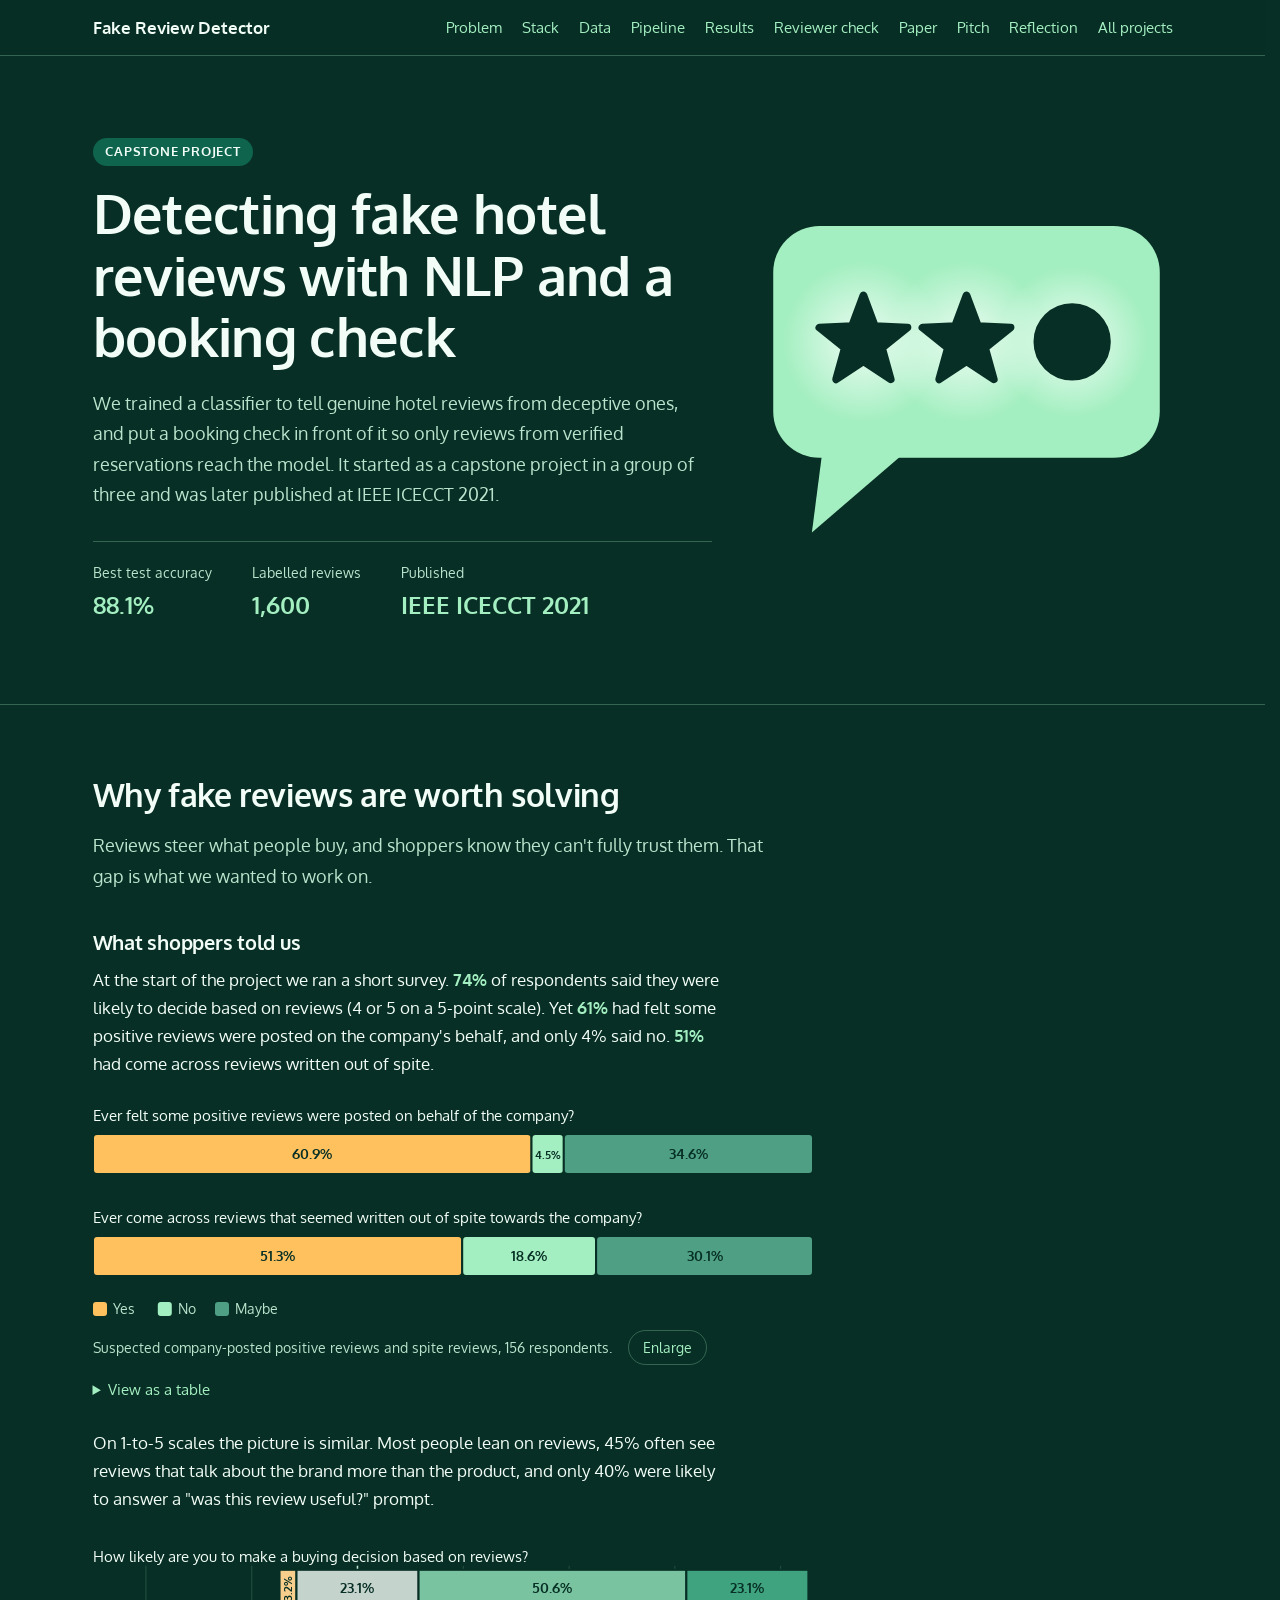
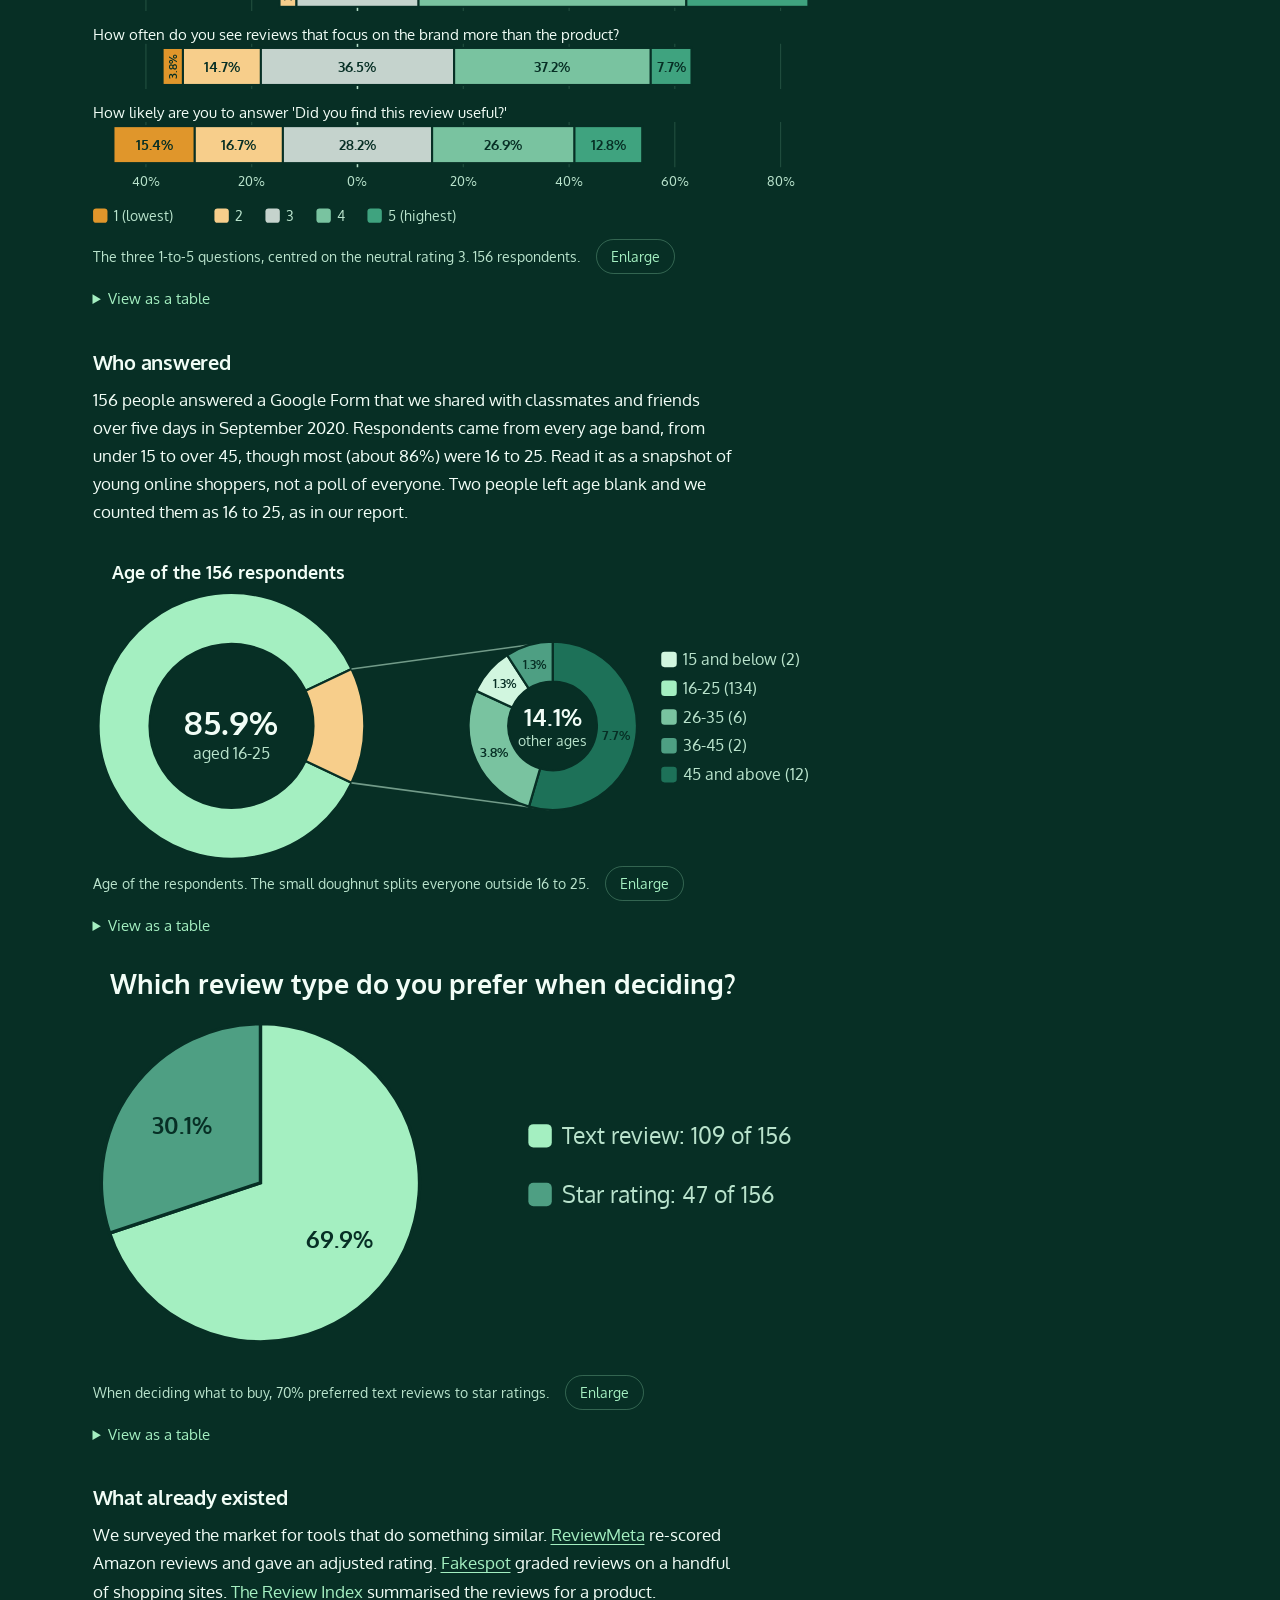
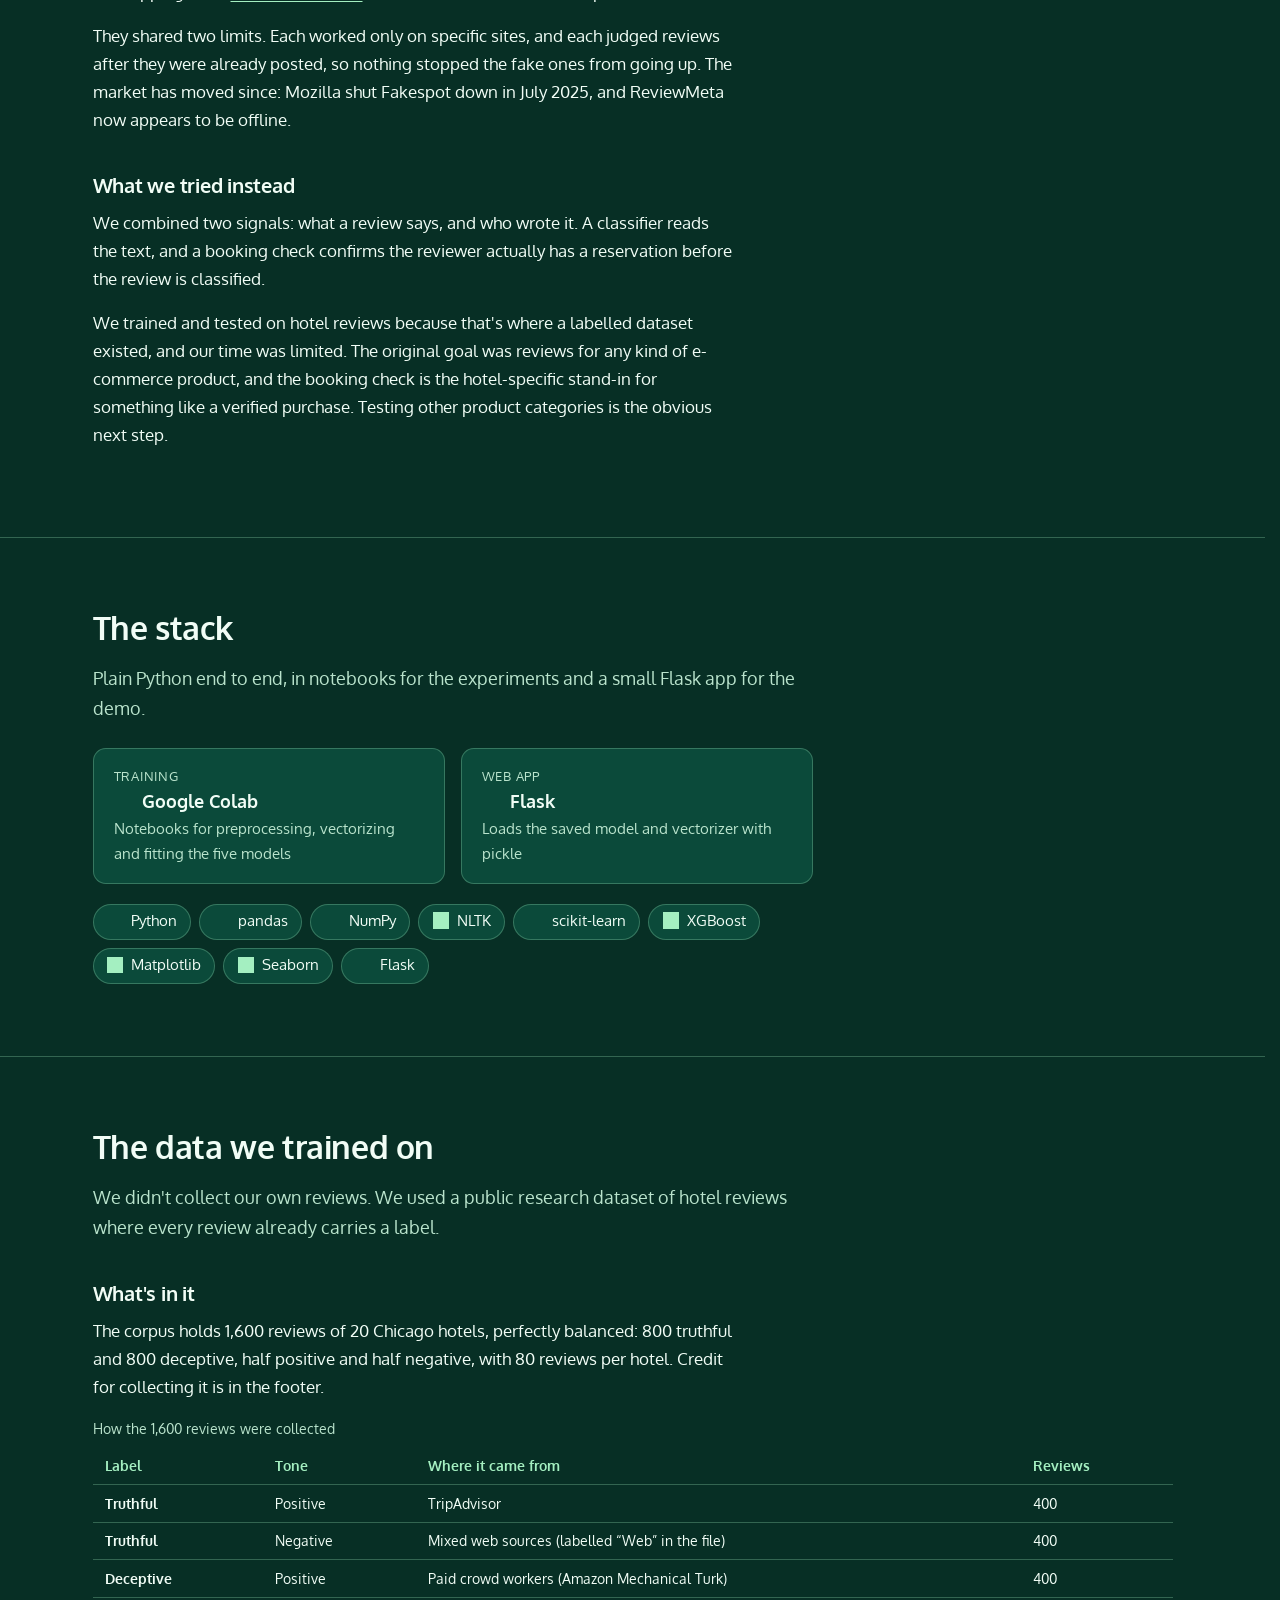
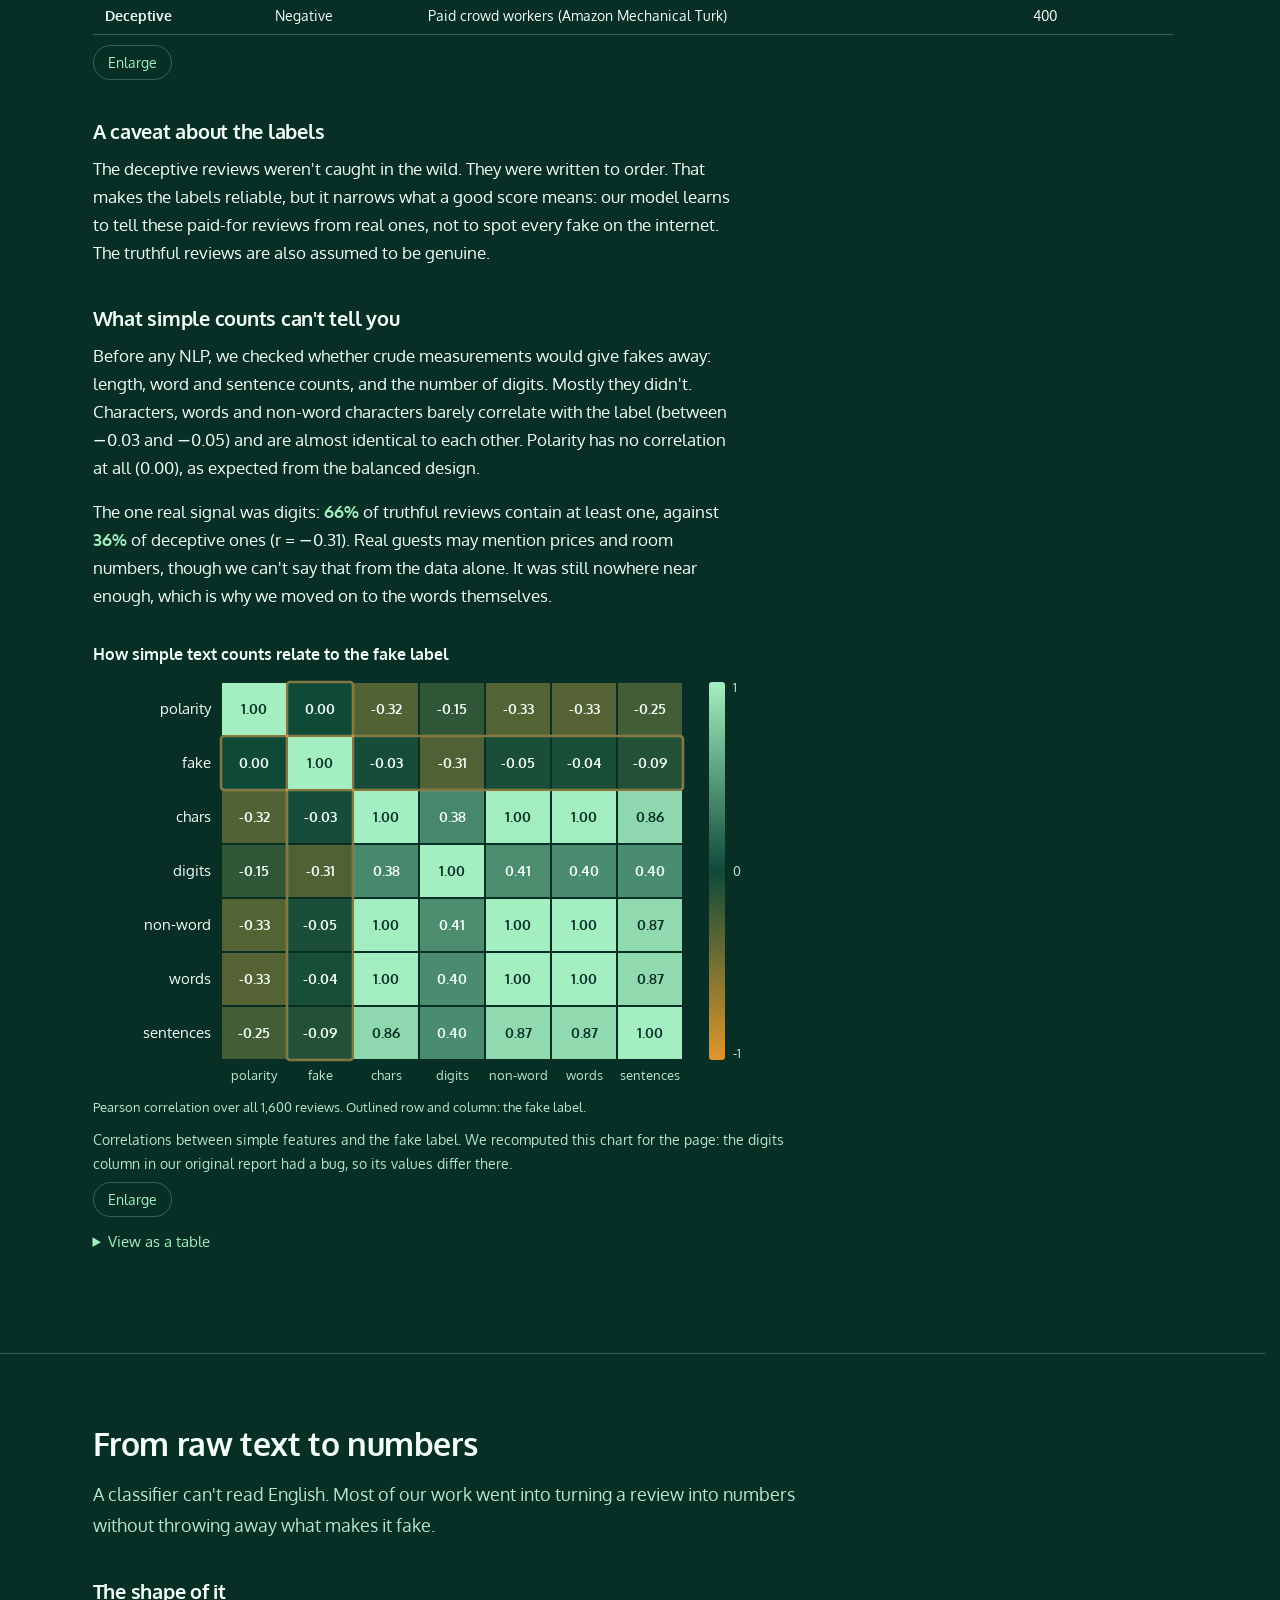
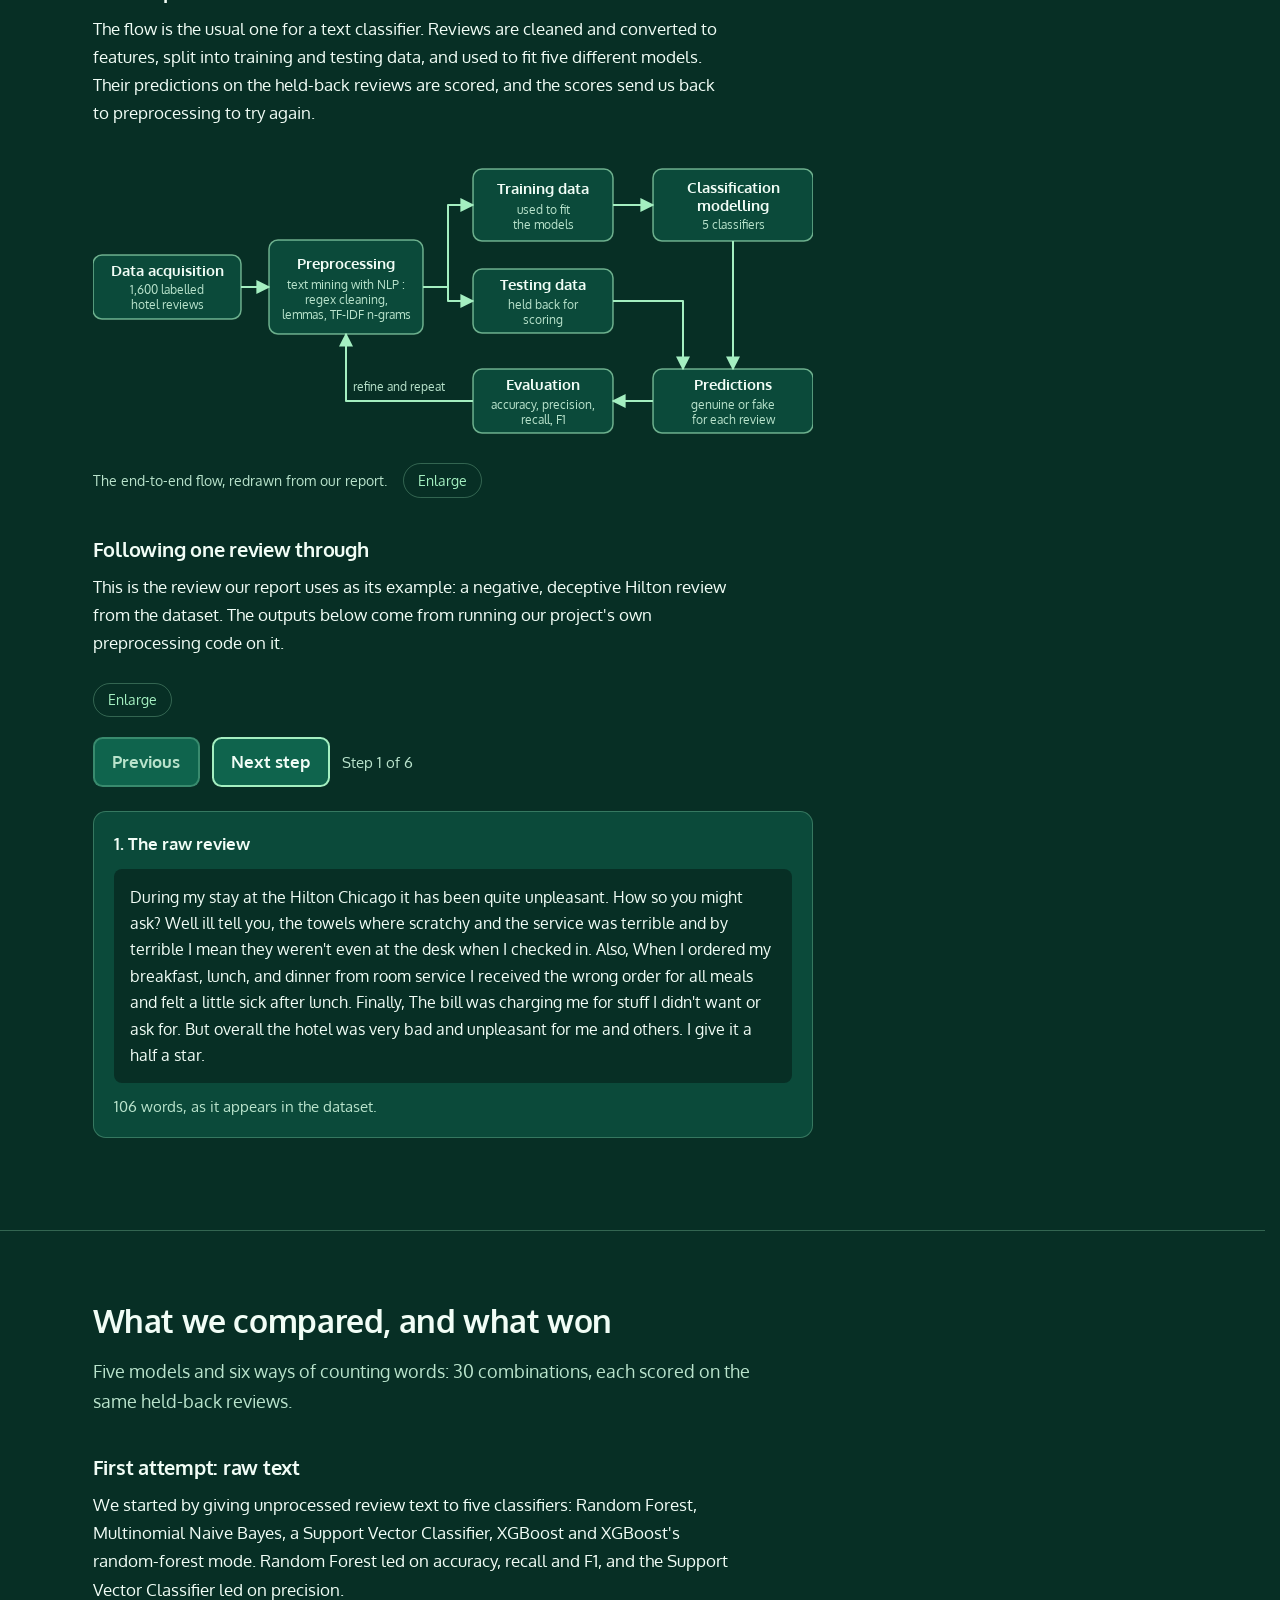
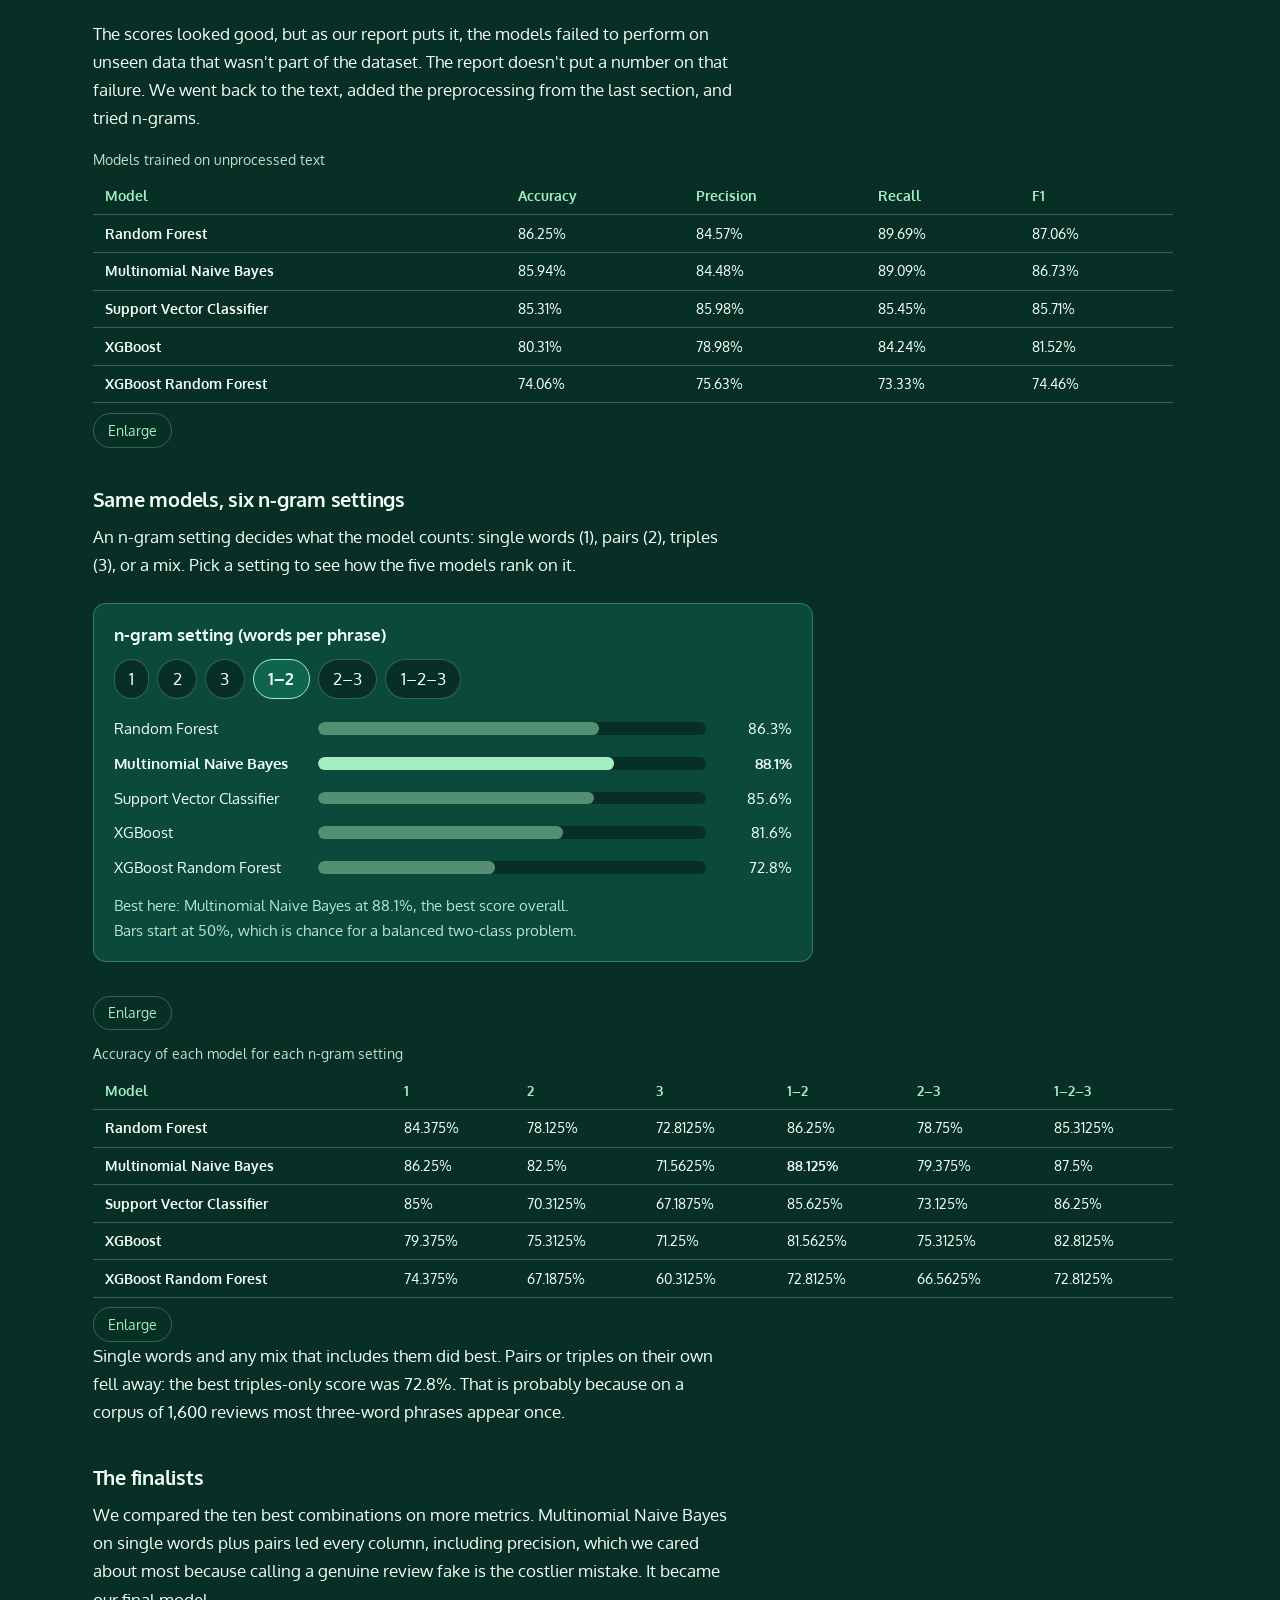
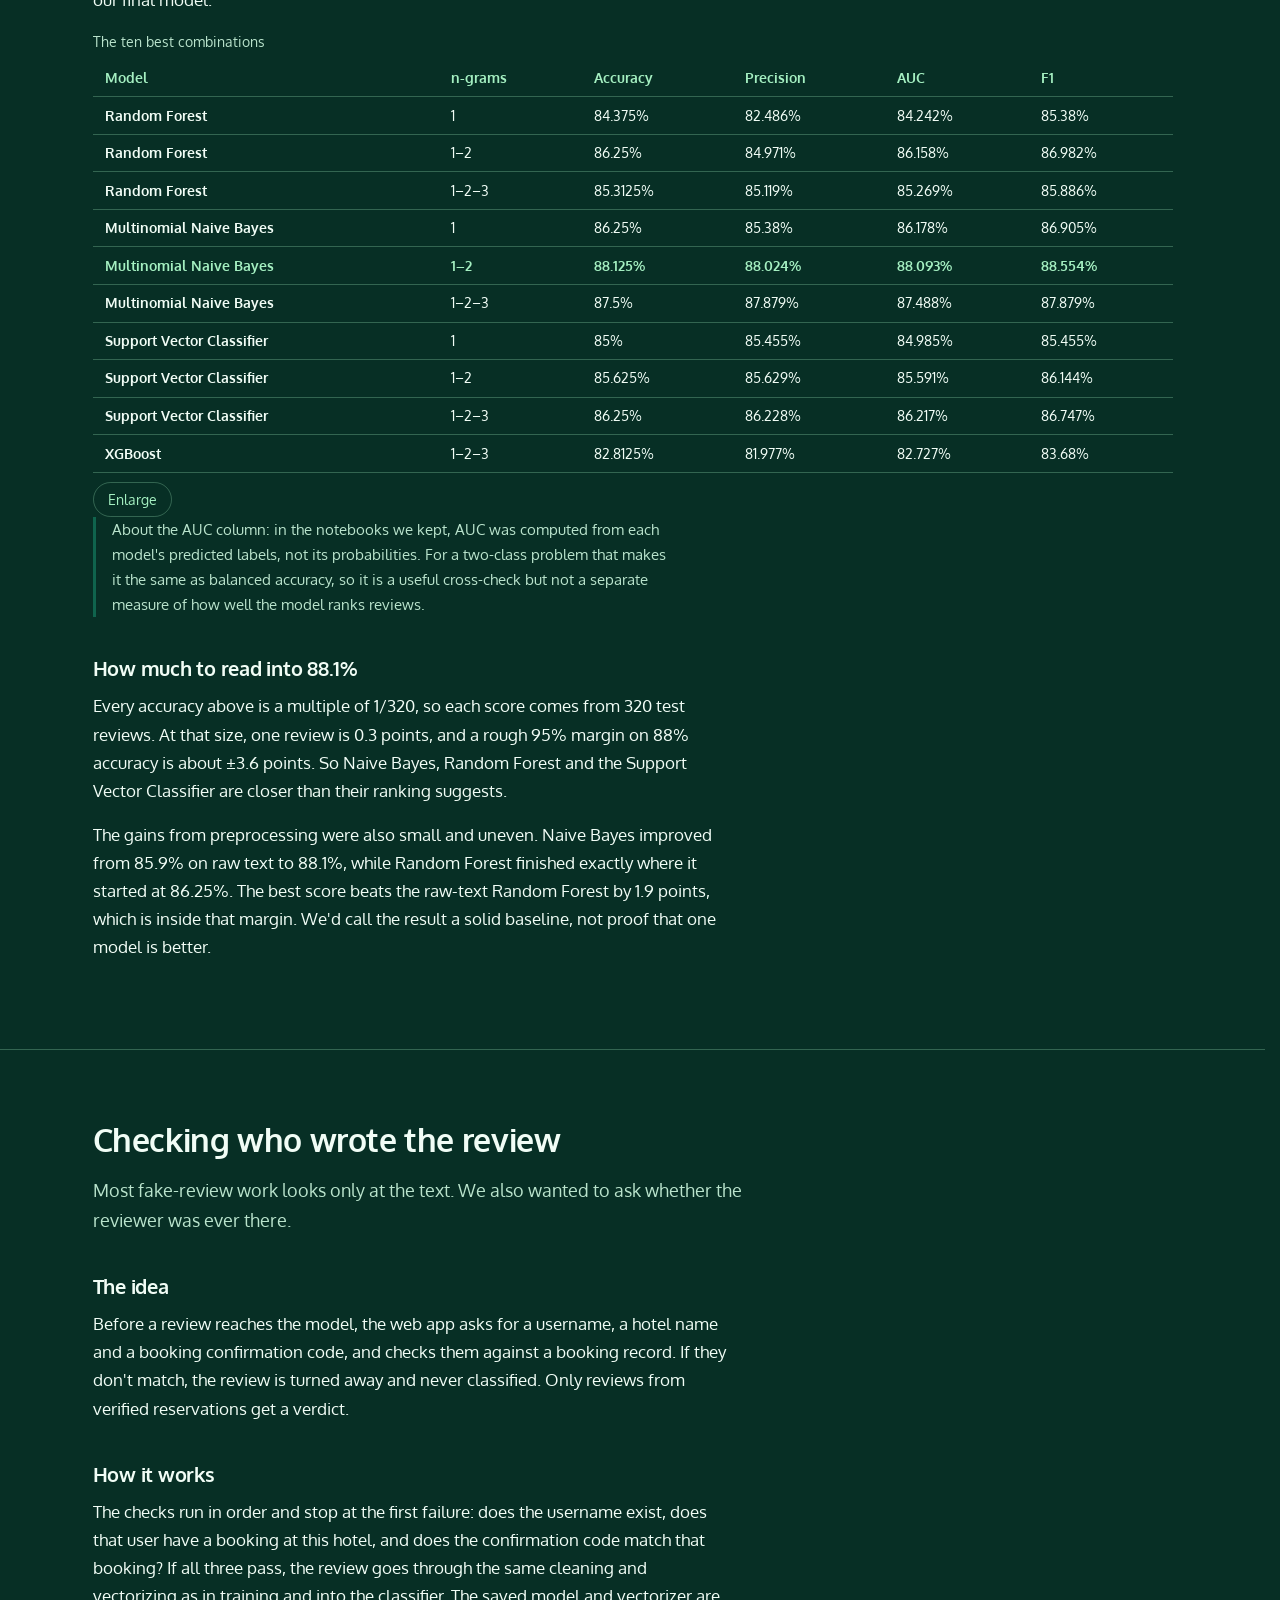
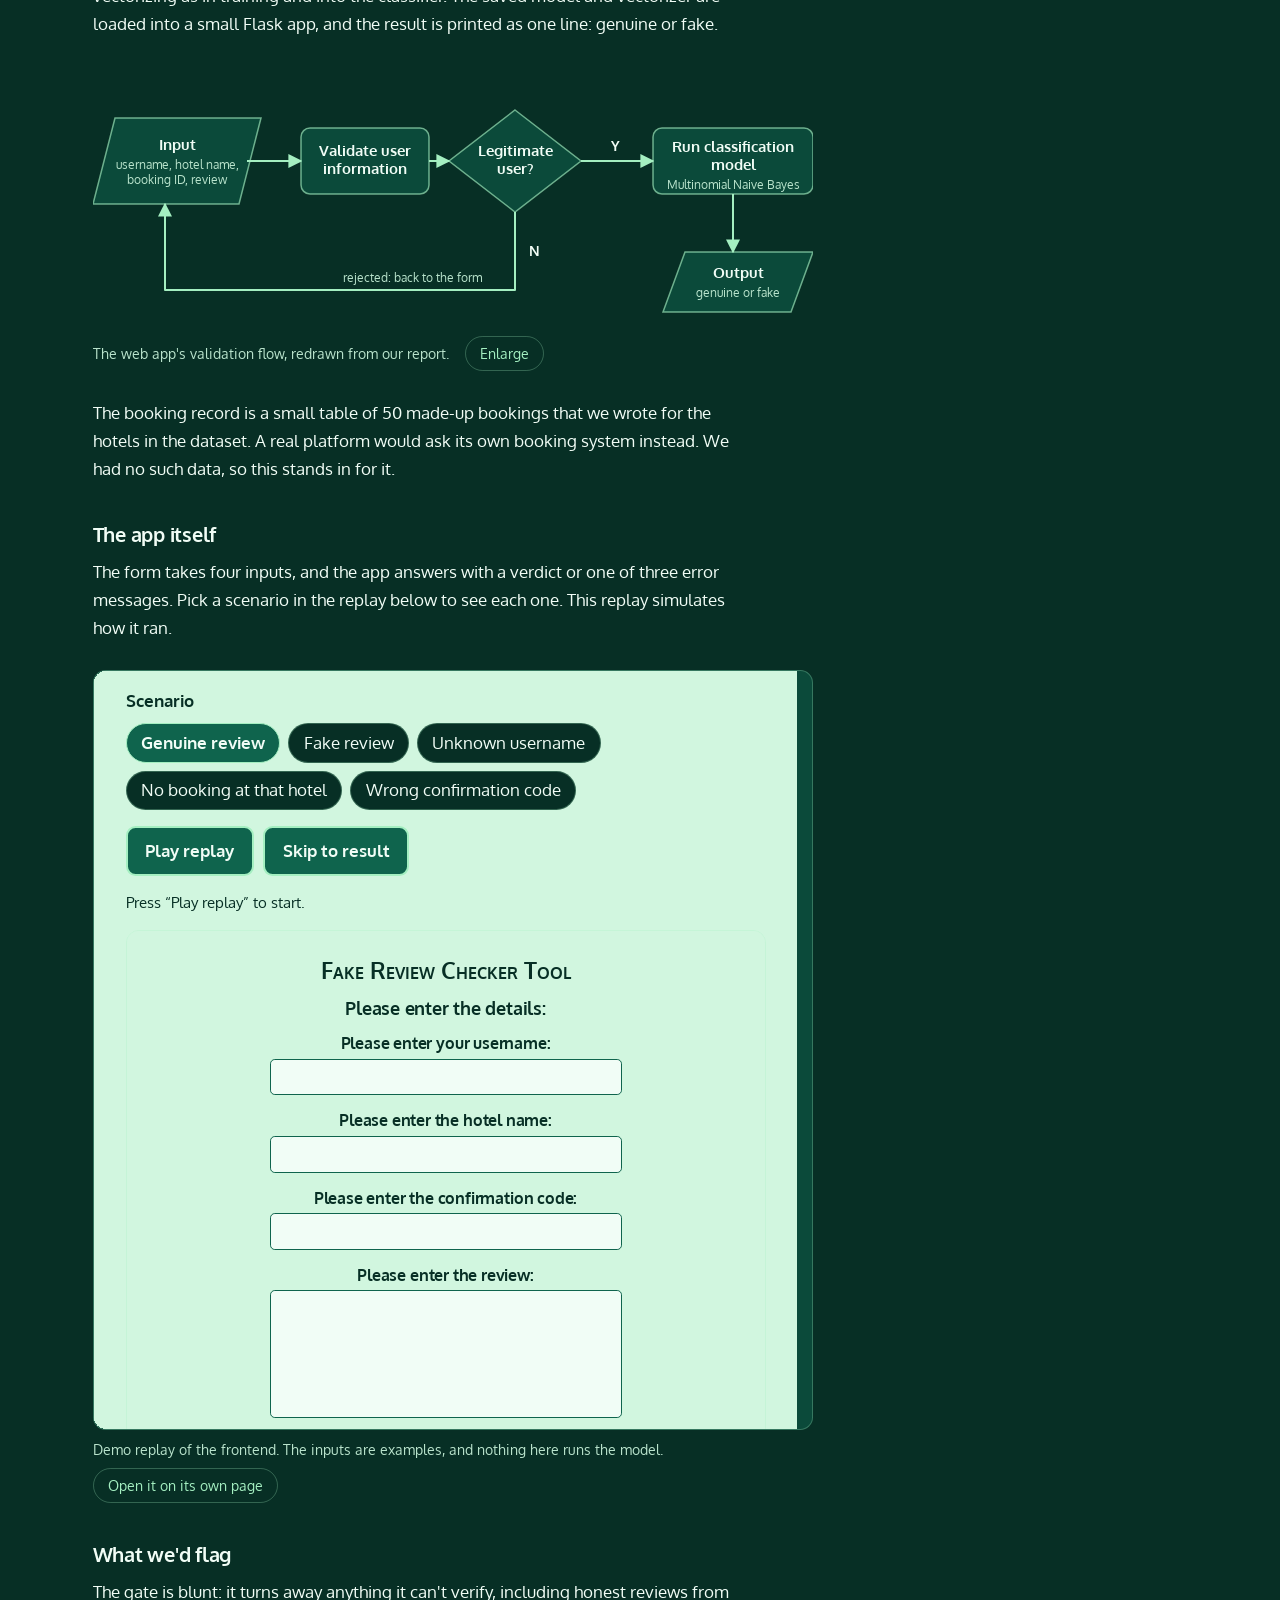
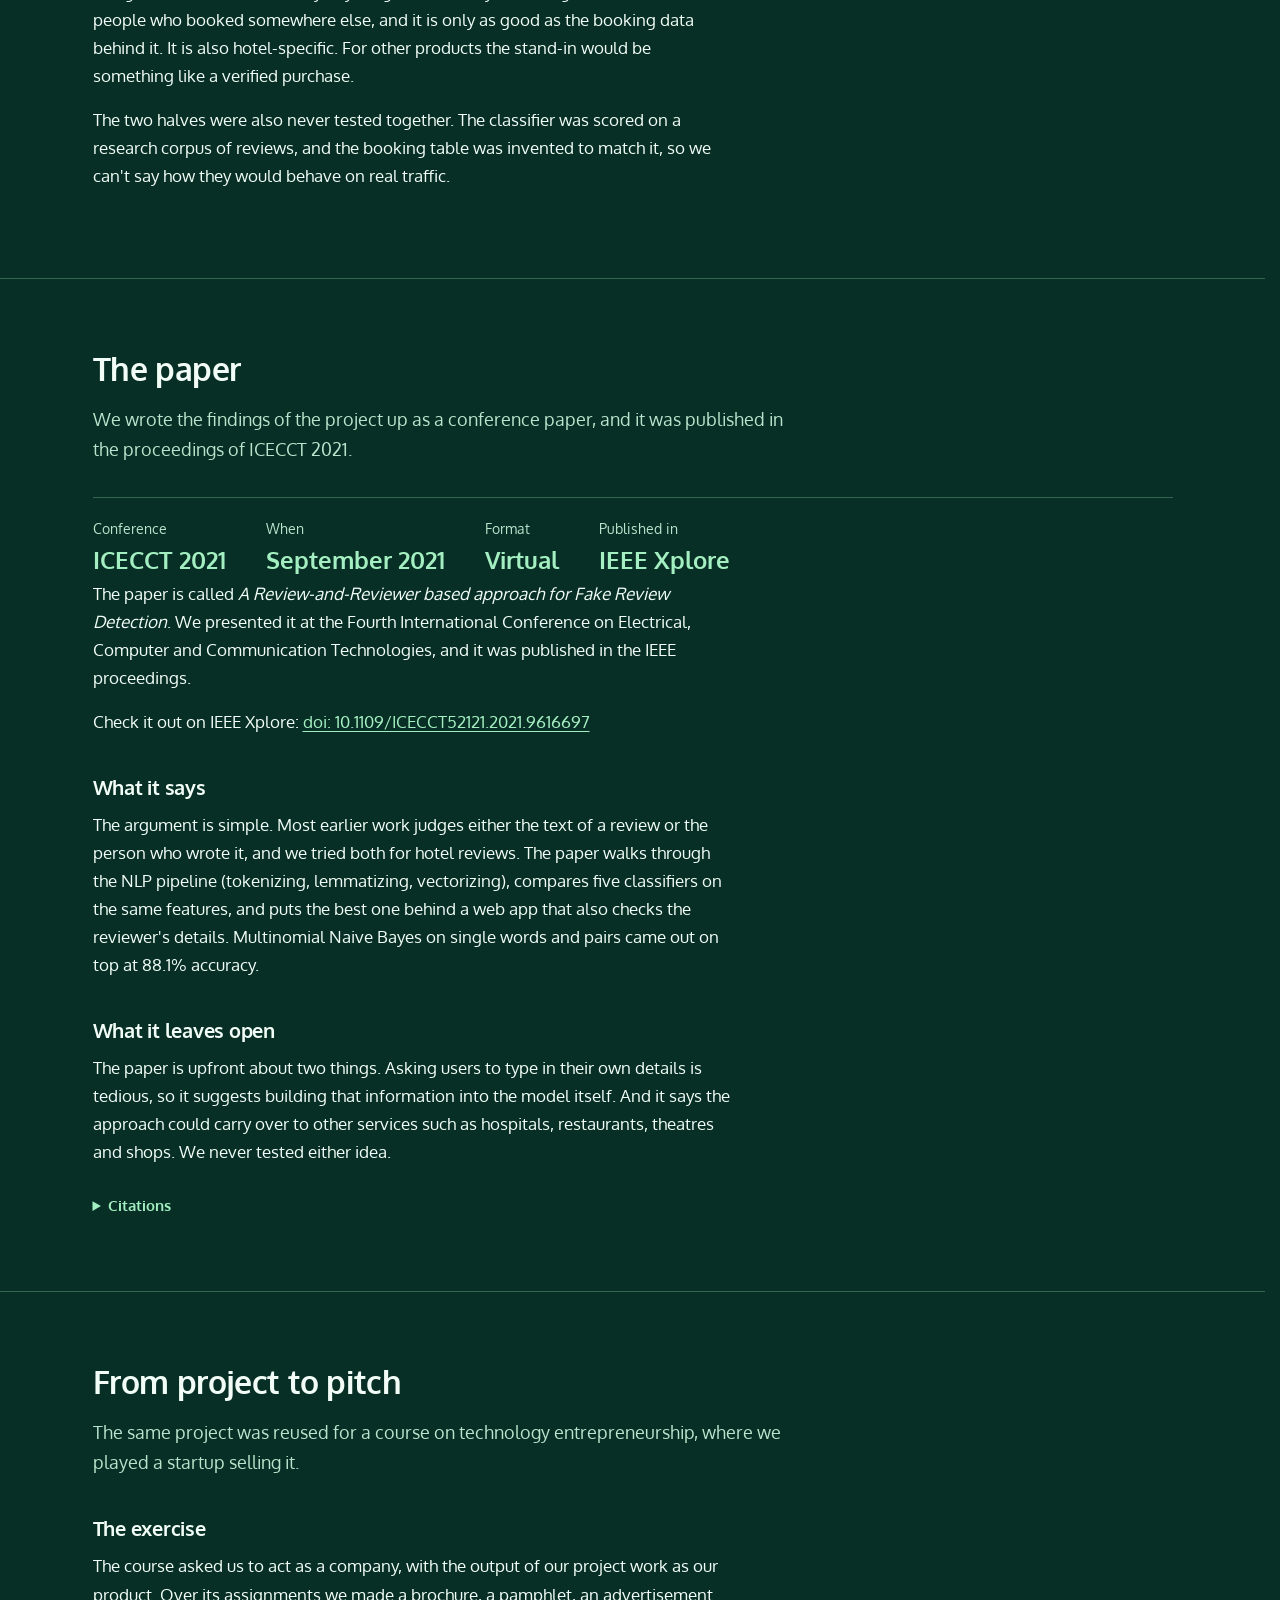
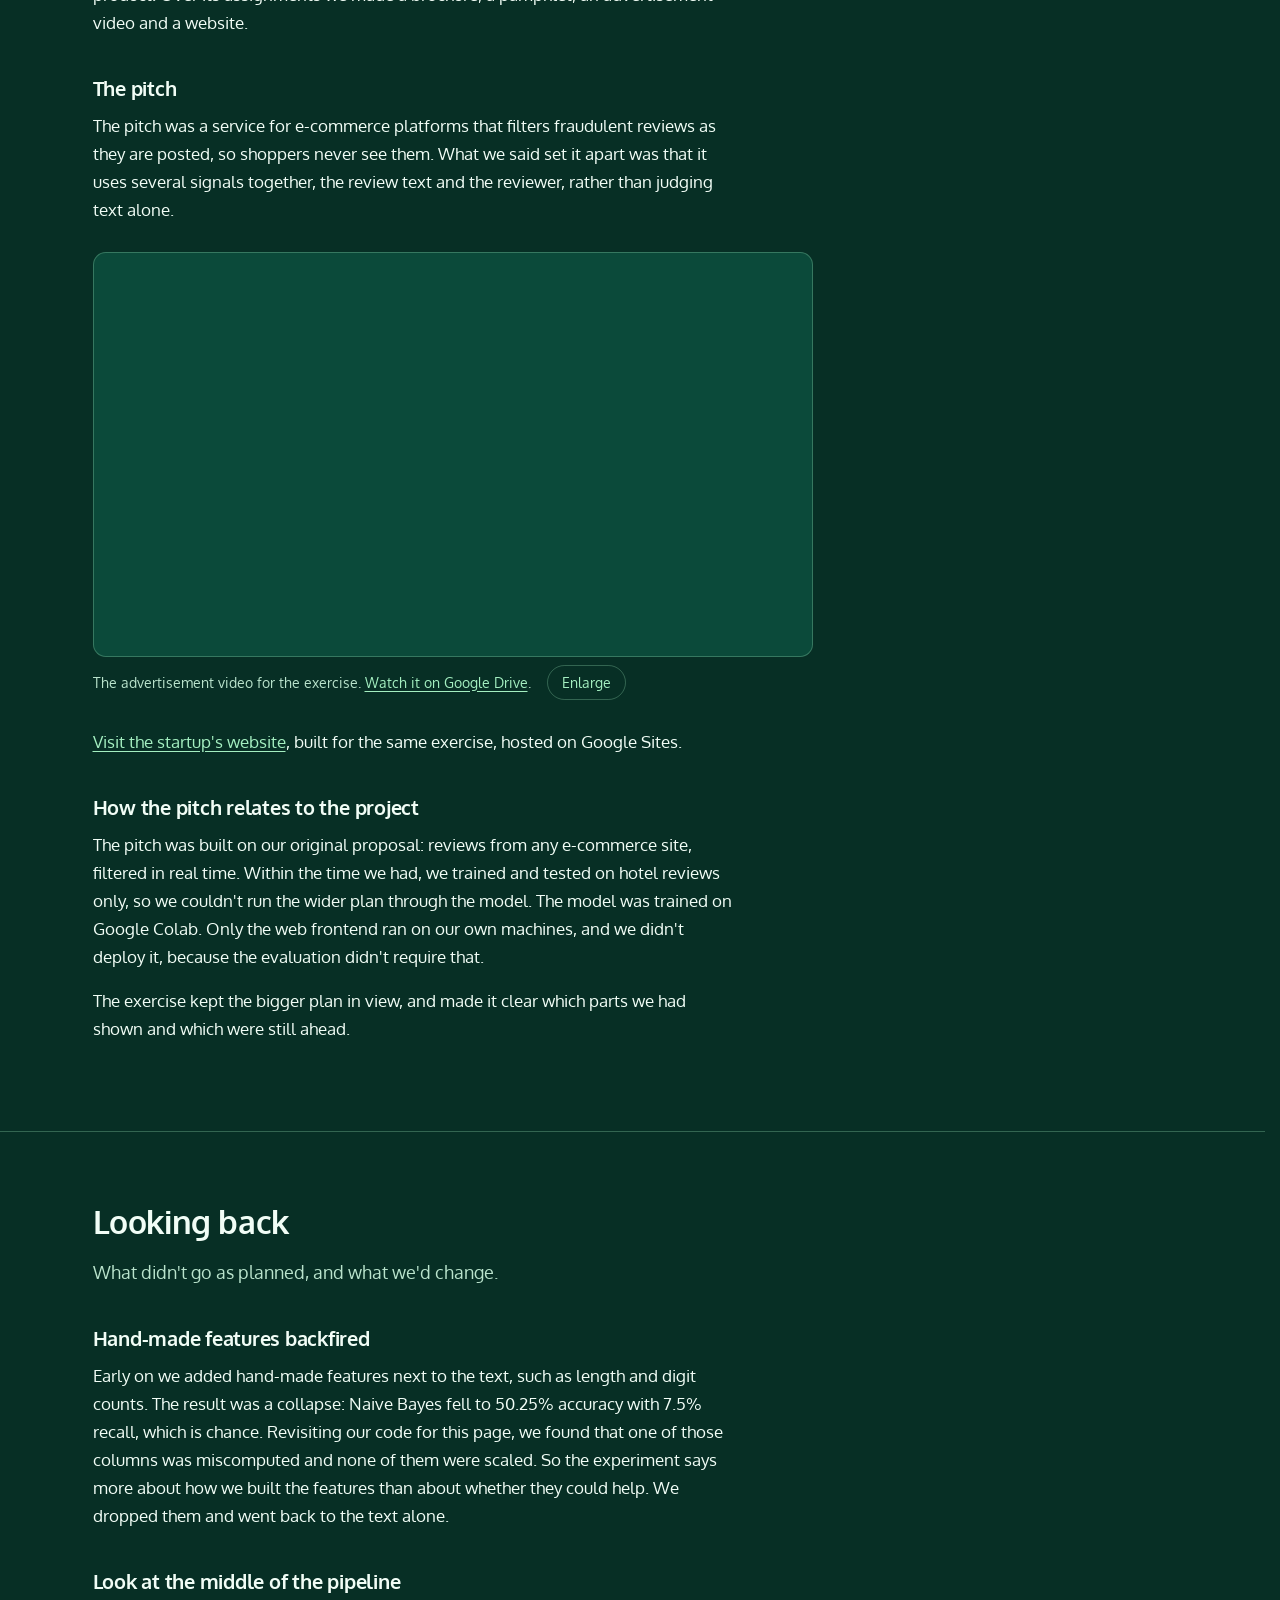
==== commit 0c5608d2: "Extend lightbox functionality Lightbox - The walkthrough, n-gram explorer, and Drive video can now b" ====
--- a/index.html
+++ b/index.html
@@ -111,16 +111,18 @@
           <object data="images/survey-trust.svg" type="image/svg+xml" role="img" aria-label="Stacked bars of survey answers about suspected paid-for positive reviews and spite reviews" style="aspect-ratio: 720 / 216">
             <img src="images/survey-trust.svg" alt="Bar chart: 60.9% of respondents suspect some positive reviews are posted by the company, and 51.3% have seen spite reviews." width="720" height="216">
           </object>
-          <figcaption>Suspected company-posted positive reviews and spite reviews, 156 respondents.</figcaption>
-          <button type="button" class="enlarge" data-target="fig-survey-trust">Enlarge<span class="visually-hidden"> figure: Suspected company-posted positive reviews and spite reviews, 156 respondents.</span></button>
+          <figcaption>
+            <span class="caption-text">Suspected company-posted positive reviews and spite reviews, 156 respondents.</span>
+            <button type="button" class="enlarge" data-target="fig-survey-trust">Enlarge<span class="visually-hidden"> the trust questions chart</span></button>
+          </figcaption>
           <details class="table-toggle">
             <summary>View as a table</summary>
             <div class="table-scroll" id="tbl-survey-trust" role="group" tabindex="0" aria-label="Answers to the two trust questions (156 respondents)">
-            <table class="data-table">
-              <caption>Answers to the two trust questions (156 respondents)</caption>
-              <thead><tr><th scope="col">Question</th><th scope="col">Yes</th><th scope="col">No</th><th scope="col">Maybe</th></tr></thead>
-              <tbody><tr><th scope="row">Positive reviews posted on behalf of the company</th><td>95 (60.9%)</td><td>7 (4.5%)</td><td>54 (34.6%)</td></tr><tr><th scope="row">Reviews written out of spite</th><td>80 (51.3%)</td><td>29 (18.6%)</td><td>47 (30.1%)</td></tr></tbody>
-            </table>
+              <table class="data-table">
+                <caption>Answers to the two trust questions (156 respondents)</caption>
+                <thead><tr><th scope="col">Question</th><th scope="col">Yes</th><th scope="col">No</th><th scope="col">Maybe</th></tr></thead>
+                <tbody><tr><th scope="row">Positive reviews posted on behalf of the company</th><td>95 (60.9%)</td><td>7 (4.5%)</td><td>54 (34.6%)</td></tr><tr><th scope="row">Reviews written out of spite</th><td>80 (51.3%)</td><td>29 (18.6%)</td><td>47 (30.1%)</td></tr></tbody>
+              </table>
             </div>
             <button type="button" class="enlarge" data-target="tbl-survey-trust">Enlarge<span class="visually-hidden"> table: Answers to the two trust questions (156 respondents)</span></button>
           </details>
@@ -132,16 +134,18 @@
           <object data="images/survey-likelihood.svg" type="image/svg+xml" role="img" aria-label="Diverging bars of three questions answered on a 1 to 5 scale, centred on the neutral rating" style="aspect-ratio: 700 / 282">
             <img src="images/survey-likelihood.svg" alt="Diverging bar chart of three 1 to 5 questions. 73.7% rated their likelihood of deciding from reviews 4 or 5." width="720" height="282">
           </object>
-          <figcaption>The three 1-to-5 questions, centred on the neutral rating 3. 156 respondents.</figcaption>
-          <button type="button" class="enlarge" data-target="fig-survey-likelihood">Enlarge<span class="visually-hidden"> figure: The three 1-to-5 questions, centred on the neutral rating 3. 156 respondents.</span></button>
+          <figcaption>
+            <span class="caption-text">The three 1-to-5 questions, centred on the neutral rating 3. 156 respondents.</span>
+            <button type="button" class="enlarge" data-target="fig-survey-likelihood">Enlarge<span class="visually-hidden"> the 1 to 5 questions chart</span></button>
+          </figcaption>
           <details class="table-toggle">
             <summary>View as a table</summary>
             <div class="table-scroll" id="tbl-survey-likelihood" role="group" tabindex="0" aria-label="Answers on a 1 to 5 scale (156 respondents)">
-            <table class="data-table">
-              <caption>Answers on a 1 to 5 scale (156 respondents)</caption>
-              <thead><tr><th scope="col">Question</th><th scope="col">1 (lowest)</th><th scope="col">2</th><th scope="col">3</th><th scope="col">4</th><th scope="col">5 (highest)</th></tr></thead>
-              <tbody><tr><th scope="row">Likely to decide based on reviews</th><td>0 (0.0%)</td><td>5 (3.2%)</td><td>36 (23.1%)</td><td>79 (50.6%)</td><td>36 (23.1%)</td></tr><tr><th scope="row">Reviews focus on the brand, not the product</th><td>6 (3.8%)</td><td>23 (14.7%)</td><td>57 (36.5%)</td><td>58 (37.2%)</td><td>12 (7.7%)</td></tr><tr><th scope="row">Likely to answer &ldquo;Did you find this review useful?&rdquo;</th><td>24 (15.4%)</td><td>26 (16.7%)</td><td>44 (28.2%)</td><td>42 (26.9%)</td><td>20 (12.8%)</td></tr></tbody>
-            </table>
+              <table class="data-table">
+                <caption>Answers on a 1 to 5 scale (156 respondents)</caption>
+                <thead><tr><th scope="col">Question</th><th scope="col">1 (lowest)</th><th scope="col">2</th><th scope="col">3</th><th scope="col">4</th><th scope="col">5 (highest)</th></tr></thead>
+                <tbody><tr><th scope="row">Likely to decide based on reviews</th><td>0 (0.0%)</td><td>5 (3.2%)</td><td>36 (23.1%)</td><td>79 (50.6%)</td><td>36 (23.1%)</td></tr><tr><th scope="row">Reviews focus on the brand, not the product</th><td>6 (3.8%)</td><td>23 (14.7%)</td><td>57 (36.5%)</td><td>58 (37.2%)</td><td>12 (7.7%)</td></tr><tr><th scope="row">Likely to answer &ldquo;Did you find this review useful?&rdquo;</th><td>24 (15.4%)</td><td>26 (16.7%)</td><td>44 (28.2%)</td><td>42 (26.9%)</td><td>20 (12.8%)</td></tr></tbody>
+              </table>
             </div>
             <button type="button" class="enlarge" data-target="tbl-survey-likelihood">Enlarge<span class="visually-hidden"> table: Answers on a 1 to 5 scale (156 respondents)</span></button>
           </details>
@@ -156,16 +160,18 @@
           <object data="images/survey-age.svg" type="image/svg+xml" role="img" aria-label="Doughnut chart of respondents' ages, with a second doughnut splitting the other ages" style="aspect-ratio: 650 / 275">
             <img src="images/survey-age.svg" alt="Doughnut chart: 85.9% of respondents are aged 16 to 25. A second doughnut splits the remaining 22 people by age group." width="650" height="275">
           </object>
-          <figcaption>Age of the respondents. The small doughnut splits everyone outside 16 to 25.</figcaption>
-          <button type="button" class="enlarge" data-target="fig-survey-age">Enlarge<span class="visually-hidden"> figure: Age of the respondents. The small doughnut splits everyone outside 16 to 25.</span></button>
+          <figcaption>
+            <span class="caption-text">Age of the respondents. The small doughnut splits everyone outside 16 to 25.</span>
+            <button type="button" class="enlarge" data-target="fig-survey-age">Enlarge<span class="visually-hidden"> the age chart</span></button>
+          </figcaption>
           <details class="table-toggle">
             <summary>View as a table</summary>
             <div class="table-scroll" id="tbl-survey-age" role="group" tabindex="0" aria-label="Age group (all 156 respondents; 16–25 includes 2 who left age blank)">
-            <table class="data-table">
-              <caption>Age group (all 156 respondents; 16&ndash;25 includes 2 who left age blank)</caption>
-              <thead><tr><th scope="col">Age group</th><th scope="col">Respondents</th></tr></thead>
-              <tbody><tr><th scope="row">15 and below</th><td>2 (1.3%)</td></tr><tr><th scope="row">16&ndash;25</th><td>134 (85.9%)</td></tr><tr><th scope="row">26&ndash;35</th><td>6 (3.8%)</td></tr><tr><th scope="row">36&ndash;45</th><td>2 (1.3%)</td></tr><tr><th scope="row">45 and above</th><td>12 (7.7%)</td></tr></tbody>
-            </table>
+              <table class="data-table">
+                <caption>Age group (all 156 respondents; 16&ndash;25 includes 2 who left age blank)</caption>
+                <thead><tr><th scope="col">Age group</th><th scope="col">Respondents</th></tr></thead>
+                <tbody><tr><th scope="row">15 and below</th><td>2 (1.3%)</td></tr><tr><th scope="row">16&ndash;25</th><td>134 (85.9%)</td></tr><tr><th scope="row">26&ndash;35</th><td>6 (3.8%)</td></tr><tr><th scope="row">36&ndash;45</th><td>2 (1.3%)</td></tr><tr><th scope="row">45 and above</th><td>12 (7.7%)</td></tr></tbody>
+              </table>
             </div>
             <button type="button" class="enlarge" data-target="tbl-survey-age">Enlarge<span class="visually-hidden"> table: Age group (all 156 respondents; 16–25 includes 2 who left age blank)</span></button>
           </details>
@@ -174,16 +180,18 @@
           <object data="images/survey-preference.svg" type="image/svg+xml" role="img" aria-label="Pie chart of preferred review type" style="aspect-ratio: 430 / 240">
             <img src="images/survey-preference.svg" alt="Pie chart: 69.9% of respondents prefer text reviews and 30.1% prefer star ratings." width="430" height="240">
           </object>
-          <figcaption>When deciding what to buy, 70% preferred text reviews to star ratings.</figcaption>
-          <button type="button" class="enlarge" data-target="fig-survey-preference">Enlarge<span class="visually-hidden"> figure: When deciding what to buy, 70% preferred text reviews to star ratings.</span></button>
+          <figcaption>
+            <span class="caption-text">When deciding what to buy, 70% preferred text reviews to star ratings.</span>
+            <button type="button" class="enlarge" data-target="fig-survey-preference">Enlarge<span class="visually-hidden"> the review type chart</span></button>
+          </figcaption>
           <details class="table-toggle">
             <summary>View as a table</summary>
             <div class="table-scroll" id="tbl-survey-preference" role="group" tabindex="0" aria-label="Preferred review type (156 respondents)">
-            <table class="data-table">
-              <caption>Preferred review type (156 respondents)</caption>
-              <thead><tr><th scope="col">Type</th><th scope="col">Respondents</th></tr></thead>
-              <tbody><tr><th scope="row">Text review</th><td>109 (69.9%)</td></tr><tr><th scope="row">Star rating</th><td>47 (30.1%)</td></tr></tbody>
-            </table>
+              <table class="data-table">
+                <caption>Preferred review type (156 respondents)</caption>
+                <thead><tr><th scope="col">Type</th><th scope="col">Respondents</th></tr></thead>
+                <tbody><tr><th scope="row">Text review</th><td>109 (69.9%)</td></tr><tr><th scope="row">Star rating</th><td>47 (30.1%)</td></tr></tbody>
+              </table>
             </div>
             <button type="button" class="enlarge" data-target="tbl-survey-preference">Enlarge<span class="visually-hidden"> table: Preferred review type (156 respondents)</span></button>
           </details>
@@ -253,18 +261,18 @@
           The corpus holds 1,600 reviews of 20 Chicago hotels, perfectly balanced: 800 truthful and 800 deceptive, half positive and half negative, with 80 reviews per hotel. Credit for collecting it is in the footer.
         </p>
         <div class="table-scroll" id="tbl-dataset" role="group" tabindex="0" aria-label="How the 1,600 reviews were collected">
-        <table class="data-table">
-          <caption>How the 1,600 reviews were collected</caption>
-          <thead>
-            <tr><th scope="col">Label</th><th scope="col">Tone</th><th scope="col">Where it came from</th><th scope="col">Reviews</th></tr>
-          </thead>
-          <tbody>
-            <tr><th scope="row">Truthful</th><td>Positive</td><td>TripAdvisor</td><td>400</td></tr>
-            <tr><th scope="row">Truthful</th><td>Negative</td><td>Mixed web sources (labelled &ldquo;Web&rdquo; in the file)</td><td>400</td></tr>
-            <tr><th scope="row">Deceptive</th><td>Positive</td><td>Paid crowd workers (Amazon Mechanical Turk)</td><td>400</td></tr>
-            <tr><th scope="row">Deceptive</th><td>Negative</td><td>Paid crowd workers (Amazon Mechanical Turk)</td><td>400</td></tr>
-          </tbody>
-        </table>
+          <table class="data-table">
+            <caption>How the 1,600 reviews were collected</caption>
+            <thead>
+              <tr><th scope="col">Label</th><th scope="col">Tone</th><th scope="col">Where it came from</th><th scope="col">Reviews</th></tr>
+            </thead>
+            <tbody>
+              <tr><th scope="row">Truthful</th><td>Positive</td><td>TripAdvisor</td><td>400</td></tr>
+              <tr><th scope="row">Truthful</th><td>Negative</td><td>Mixed web sources (labelled &ldquo;Web&rdquo; in the file)</td><td>400</td></tr>
+              <tr><th scope="row">Deceptive</th><td>Positive</td><td>Paid crowd workers (Amazon Mechanical Turk)</td><td>400</td></tr>
+              <tr><th scope="row">Deceptive</th><td>Negative</td><td>Paid crowd workers (Amazon Mechanical Turk)</td><td>400</td></tr>
+            </tbody>
+          </table>
         </div>
         <button type="button" class="enlarge" data-target="tbl-dataset">Enlarge<span class="visually-hidden"> table: How the 1,600 reviews were collected</span></button>
 
@@ -285,17 +293,17 @@
             <img src="images/correlation-heatmap.svg" alt="Correlation heatmap: only the digit count correlates noticeably with the fake label (-0.31); length-type features are near zero." width="720" height="482">
           </object>
           <figcaption>
-            Correlations between simple features and the fake label. We recomputed this chart for the page: the digits column in our original report had a bug, so its values differ there.
-          </figcaption>
-          <button type="button" class="enlarge" data-target="fig-correlation-heatmap">Enlarge<span class="visually-hidden"> figure: Correlations between simple features and the fake label. We recomputed this chart for the page: the digits column in our original report had a bug, so its values differ there.</span></button>
+            <span class="caption-text">Correlations between simple features and the fake label. We recomputed this chart for the page: the digits column in our original report had a bug, so its values differ there.</span>
+            <button type="button" class="enlarge" data-target="fig-correlation-heatmap">Enlarge<span class="visually-hidden"> the correlation heatmap</span></button>
+          </figcaption>
           <details class="table-toggle">
             <summary>View as a table</summary>
             <div class="table-scroll" id="tbl-heatmap" role="group" tabindex="0" aria-label="Pearson correlations, 1,600 reviews">
-            <table class="data-table">
-              <caption>Pearson correlations, 1,600 reviews</caption>
-              <thead><tr><td></td><th scope="col">polarity</th><th scope="col">fake</th><th scope="col">characters</th><th scope="col">digits</th><th scope="col">non-word characters</th><th scope="col">words</th><th scope="col">sentences</th></tr></thead>
-              <tbody><tr><th scope="row">polarity</th><td>1.00</td><td>0.00</td><td>-0.32</td><td>-0.15</td><td>-0.33</td><td>-0.33</td><td>-0.25</td></tr><tr><th scope="row">fake</th><td>0.00</td><td>1.00</td><td>-0.03</td><td>-0.31</td><td>-0.05</td><td>-0.04</td><td>-0.09</td></tr><tr><th scope="row">characters</th><td>-0.32</td><td>-0.03</td><td>1.00</td><td>0.38</td><td>1.00</td><td>1.00</td><td>0.86</td></tr><tr><th scope="row">digits</th><td>-0.15</td><td>-0.31</td><td>0.38</td><td>1.00</td><td>0.41</td><td>0.40</td><td>0.40</td></tr><tr><th scope="row">non-word characters</th><td>-0.33</td><td>-0.05</td><td>1.00</td><td>0.41</td><td>1.00</td><td>1.00</td><td>0.87</td></tr><tr><th scope="row">words</th><td>-0.33</td><td>-0.04</td><td>1.00</td><td>0.40</td><td>1.00</td><td>1.00</td><td>0.87</td></tr><tr><th scope="row">sentences</th><td>-0.25</td><td>-0.09</td><td>0.86</td><td>0.40</td><td>0.87</td><td>0.87</td><td>1.00</td></tr></tbody>
-            </table>
+              <table class="data-table">
+                <caption>Pearson correlations, 1,600 reviews</caption>
+                <thead><tr><td></td><th scope="col">polarity</th><th scope="col">fake</th><th scope="col">characters</th><th scope="col">digits</th><th scope="col">non-word characters</th><th scope="col">words</th><th scope="col">sentences</th></tr></thead>
+                <tbody><tr><th scope="row">polarity</th><td>1.00</td><td>0.00</td><td>-0.32</td><td>-0.15</td><td>-0.33</td><td>-0.33</td><td>-0.25</td></tr><tr><th scope="row">fake</th><td>0.00</td><td>1.00</td><td>-0.03</td><td>-0.31</td><td>-0.05</td><td>-0.04</td><td>-0.09</td></tr><tr><th scope="row">characters</th><td>-0.32</td><td>-0.03</td><td>1.00</td><td>0.38</td><td>1.00</td><td>1.00</td><td>0.86</td></tr><tr><th scope="row">digits</th><td>-0.15</td><td>-0.31</td><td>0.38</td><td>1.00</td><td>0.41</td><td>0.40</td><td>0.40</td></tr><tr><th scope="row">non-word characters</th><td>-0.33</td><td>-0.05</td><td>1.00</td><td>0.41</td><td>1.00</td><td>1.00</td><td>0.87</td></tr><tr><th scope="row">words</th><td>-0.33</td><td>-0.04</td><td>1.00</td><td>0.40</td><td>1.00</td><td>1.00</td><td>0.87</td></tr><tr><th scope="row">sentences</th><td>-0.25</td><td>-0.09</td><td>0.86</td><td>0.40</td><td>0.87</td><td>0.87</td><td>1.00</td></tr></tbody>
+              </table>
             </div>
             <button type="button" class="enlarge" data-target="tbl-heatmap">Enlarge<span class="visually-hidden"> table: Pearson correlations, 1,600 reviews</span></button>
           </details>
@@ -318,14 +326,18 @@
           <object data="images/pipeline-diagram.svg" type="image/svg+xml" role="img" aria-label="Flow diagram of the pipeline from data acquisition to evaluation, looping back to preprocessing" style="aspect-ratio: 720 / 300">
             <img src="images/pipeline-diagram.svg" alt="Flow diagram: data acquisition, preprocessing, a split into training and testing data, classification modelling, predictions, then evaluation metrics that loop back to preprocessing." width="720" height="300">
           </object>
-          <figcaption>The end-to-end flow, redrawn from our report.</figcaption>
-          <button type="button" class="enlarge" data-target="fig-pipeline-diagram">Enlarge<span class="visually-hidden"> figure: The end-to-end flow, redrawn from our report.</span></button>
+          <figcaption>
+            <span class="caption-text">The end-to-end flow, redrawn from our report.</span>
+            <button type="button" class="enlarge" data-target="fig-pipeline-diagram">Enlarge<span class="visually-hidden"> the pipeline diagram</span></button>
+          </figcaption>
         </figure>
 
         <h3>Following one review through</h3>
         <p>
           This is the review our report uses as its example: a negative, deceptive Hilton review from the dataset. The outputs below come from running our project's own preprocessing code on it.
         </p>
+        <button type="button" class="enlarge" data-target="walkthrough">Enlarge<span class="visually-hidden"> the review walkthrough</span></button>
+        <div class="walkthrough" id="walkthrough" data-label="Walkthrough: one review through the pipeline">
         <ol class="stepper" data-stepper>
           <li class="step">
             <h4>1. The raw review</h4>
@@ -364,6 +376,7 @@
           </li>
         </ol>
       </div>
+      </div>
     </section>
 
     <section class="section" id="results" aria-labelledby="results-title">
@@ -381,11 +394,11 @@
           The scores looked good, but as our report puts it, the models failed to perform on unseen data that wasn't part of the dataset. The report doesn't put a number on that failure. We went back to the text, added the preprocessing from the last section, and tried n-grams.
         </p>
         <div class="table-scroll" id="tbl-baseline" role="group" tabindex="0" aria-label="Models trained on unprocessed text">
-        <table class="data-table">
-          <caption>Models trained on unprocessed text</caption>
-          <thead><tr><th scope="col">Model</th><th scope="col">Accuracy</th><th scope="col">Precision</th><th scope="col">Recall</th><th scope="col">F1</th></tr></thead>
-          <tbody><tr><th scope="row">Random Forest</th><td>86.25%</td><td>84.57%</td><td>89.69%</td><td>87.06%</td></tr><tr><th scope="row">Multinomial Naive Bayes</th><td>85.94%</td><td>84.48%</td><td>89.09%</td><td>86.73%</td></tr><tr><th scope="row">Support Vector Classifier</th><td>85.31%</td><td>85.98%</td><td>85.45%</td><td>85.71%</td></tr><tr><th scope="row">XGBoost</th><td>80.31%</td><td>78.98%</td><td>84.24%</td><td>81.52%</td></tr><tr><th scope="row">XGBoost Random Forest</th><td>74.06%</td><td>75.63%</td><td>73.33%</td><td>74.46%</td></tr></tbody>
-        </table>
+          <table class="data-table">
+            <caption>Models trained on unprocessed text</caption>
+            <thead><tr><th scope="col">Model</th><th scope="col">Accuracy</th><th scope="col">Precision</th><th scope="col">Recall</th><th scope="col">F1</th></tr></thead>
+            <tbody><tr><th scope="row">Random Forest</th><td>86.25%</td><td>84.57%</td><td>89.69%</td><td>87.06%</td></tr><tr><th scope="row">Multinomial Naive Bayes</th><td>85.94%</td><td>84.48%</td><td>89.09%</td><td>86.73%</td></tr><tr><th scope="row">Support Vector Classifier</th><td>85.31%</td><td>85.98%</td><td>85.45%</td><td>85.71%</td></tr><tr><th scope="row">XGBoost</th><td>80.31%</td><td>78.98%</td><td>84.24%</td><td>81.52%</td></tr><tr><th scope="row">XGBoost Random Forest</th><td>74.06%</td><td>75.63%</td><td>73.33%</td><td>74.46%</td></tr></tbody>
+          </table>
         </div>
         <button type="button" class="enlarge" data-target="tbl-baseline">Enlarge<span class="visually-hidden"> table: Models trained on unprocessed text</span></button>
 
@@ -393,7 +406,7 @@
         <p>
           An n-gram setting decides what the model counts: single words (1), pairs (2), triples (3), or a mix. Pick a setting to see how the five models rank on it.
         </p>
-        <div class="explorer" data-explorer hidden>
+        <div class="explorer" id="explorer" data-explorer data-label="Accuracy of each model by n-gram setting" hidden>
           <fieldset>
             <legend>n-gram setting (words per phrase)</legend>
             <div class="chips-radio"><label><input type="radio" name="ngram" value="1"><span>1</span></label><label><input type="radio" name="ngram" value="2"><span>2</span></label><label><input type="radio" name="ngram" value="3"><span>3</span></label><label><input type="radio" name="ngram" value="1-2" checked><span>1&ndash;2</span></label><label><input type="radio" name="ngram" value="2-3"><span>2&ndash;3</span></label><label><input type="radio" name="ngram" value="1-2-3"><span>1&ndash;2&ndash;3</span></label></div>
@@ -402,12 +415,13 @@
           <p class="step-note" data-best></p>
           <p class="step-note">Bars start at 50%, which is chance for a balanced two-class problem.</p>
         </div>
+        <button type="button" class="enlarge" data-target="explorer">Enlarge<span class="visually-hidden"> the n-gram explorer</span></button>
         <div class="table-scroll" id="tbl-ngram" role="group" tabindex="0" aria-label="Accuracy of each model for each n-gram setting">
-        <table class="data-table">
-          <caption>Accuracy of each model for each n-gram setting</caption>
-          <thead><tr><th scope="col">Model</th><th scope="col">1</th><th scope="col">2</th><th scope="col">3</th><th scope="col">1&ndash;2</th><th scope="col">2&ndash;3</th><th scope="col">1&ndash;2&ndash;3</th></tr></thead>
-          <tbody><tr><th scope="row">Random Forest</th><td>84.375%</td><td>78.125%</td><td>72.8125%</td><td>86.25%</td><td>78.75%</td><td>85.3125%</td></tr><tr><th scope="row">Multinomial Naive Bayes</th><td>86.25%</td><td>82.5%</td><td>71.5625%</td><td><strong>88.125%</strong></td><td>79.375%</td><td>87.5%</td></tr><tr><th scope="row">Support Vector Classifier</th><td>85%</td><td>70.3125%</td><td>67.1875%</td><td>85.625%</td><td>73.125%</td><td>86.25%</td></tr><tr><th scope="row">XGBoost</th><td>79.375%</td><td>75.3125%</td><td>71.25%</td><td>81.5625%</td><td>75.3125%</td><td>82.8125%</td></tr><tr><th scope="row">XGBoost Random Forest</th><td>74.375%</td><td>67.1875%</td><td>60.3125%</td><td>72.8125%</td><td>66.5625%</td><td>72.8125%</td></tr></tbody>
-        </table>
+          <table class="data-table">
+            <caption>Accuracy of each model for each n-gram setting</caption>
+            <thead><tr><th scope="col">Model</th><th scope="col">1</th><th scope="col">2</th><th scope="col">3</th><th scope="col">1&ndash;2</th><th scope="col">2&ndash;3</th><th scope="col">1&ndash;2&ndash;3</th></tr></thead>
+            <tbody><tr><th scope="row">Random Forest</th><td>84.375%</td><td>78.125%</td><td>72.8125%</td><td>86.25%</td><td>78.75%</td><td>85.3125%</td></tr><tr><th scope="row">Multinomial Naive Bayes</th><td>86.25%</td><td>82.5%</td><td>71.5625%</td><td><strong>88.125%</strong></td><td>79.375%</td><td>87.5%</td></tr><tr><th scope="row">Support Vector Classifier</th><td>85%</td><td>70.3125%</td><td>67.1875%</td><td>85.625%</td><td>73.125%</td><td>86.25%</td></tr><tr><th scope="row">XGBoost</th><td>79.375%</td><td>75.3125%</td><td>71.25%</td><td>81.5625%</td><td>75.3125%</td><td>82.8125%</td></tr><tr><th scope="row">XGBoost Random Forest</th><td>74.375%</td><td>67.1875%</td><td>60.3125%</td><td>72.8125%</td><td>66.5625%</td><td>72.8125%</td></tr></tbody>
+          </table>
         </div>
         <button type="button" class="enlarge" data-target="tbl-ngram">Enlarge<span class="visually-hidden"> table: Accuracy of each model for each n-gram setting</span></button>
         <p>
@@ -419,11 +433,11 @@
           We compared the ten best combinations on more metrics. Multinomial Naive Bayes on single words plus pairs led every column, including precision, which we cared about most because calling a genuine review fake is the costlier mistake. It became our final model.
         </p>
         <div class="table-scroll" id="tbl-finalists" role="group" tabindex="0" aria-label="The ten best combinations">
-        <table class="data-table">
-          <caption>The ten best combinations</caption>
-          <thead><tr><th scope="col">Model</th><th scope="col">n-grams</th><th scope="col">Accuracy</th><th scope="col">Precision</th><th scope="col">AUC</th><th scope="col">F1</th></tr></thead>
-          <tbody><tr><th scope="row">Random Forest</th><td>1</td><td>84.375%</td><td>82.486%</td><td>84.242%</td><td>85.38%</td></tr><tr><th scope="row">Random Forest</th><td>1&ndash;2</td><td>86.25%</td><td>84.971%</td><td>86.158%</td><td>86.982%</td></tr><tr><th scope="row">Random Forest</th><td>1&ndash;2&ndash;3</td><td>85.3125%</td><td>85.119%</td><td>85.269%</td><td>85.886%</td></tr><tr><th scope="row">Multinomial Naive Bayes</th><td>1</td><td>86.25%</td><td>85.38%</td><td>86.178%</td><td>86.905%</td></tr><tr class="best"><th scope="row">Multinomial Naive Bayes</th><td>1&ndash;2</td><td>88.125%</td><td>88.024%</td><td>88.093%</td><td>88.554%</td></tr><tr><th scope="row">Multinomial Naive Bayes</th><td>1&ndash;2&ndash;3</td><td>87.5%</td><td>87.879%</td><td>87.488%</td><td>87.879%</td></tr><tr><th scope="row">Support Vector Classifier</th><td>1</td><td>85%</td><td>85.455%</td><td>84.985%</td><td>85.455%</td></tr><tr><th scope="row">Support Vector Classifier</th><td>1&ndash;2</td><td>85.625%</td><td>85.629%</td><td>85.591%</td><td>86.144%</td></tr><tr><th scope="row">Support Vector Classifier</th><td>1&ndash;2&ndash;3</td><td>86.25%</td><td>86.228%</td><td>86.217%</td><td>86.747%</td></tr><tr><th scope="row">XGBoost</th><td>1&ndash;2&ndash;3</td><td>82.8125%</td><td>81.977%</td><td>82.727%</td><td>83.68%</td></tr></tbody>
-        </table>
+          <table class="data-table">
+            <caption>The ten best combinations</caption>
+            <thead><tr><th scope="col">Model</th><th scope="col">n-grams</th><th scope="col">Accuracy</th><th scope="col">Precision</th><th scope="col">AUC</th><th scope="col">F1</th></tr></thead>
+            <tbody><tr><th scope="row">Random Forest</th><td>1</td><td>84.375%</td><td>82.486%</td><td>84.242%</td><td>85.38%</td></tr><tr><th scope="row">Random Forest</th><td>1&ndash;2</td><td>86.25%</td><td>84.971%</td><td>86.158%</td><td>86.982%</td></tr><tr><th scope="row">Random Forest</th><td>1&ndash;2&ndash;3</td><td>85.3125%</td><td>85.119%</td><td>85.269%</td><td>85.886%</td></tr><tr><th scope="row">Multinomial Naive Bayes</th><td>1</td><td>86.25%</td><td>85.38%</td><td>86.178%</td><td>86.905%</td></tr><tr class="best"><th scope="row">Multinomial Naive Bayes</th><td>1&ndash;2</td><td>88.125%</td><td>88.024%</td><td>88.093%</td><td>88.554%</td></tr><tr><th scope="row">Multinomial Naive Bayes</th><td>1&ndash;2&ndash;3</td><td>87.5%</td><td>87.879%</td><td>87.488%</td><td>87.879%</td></tr><tr><th scope="row">Support Vector Classifier</th><td>1</td><td>85%</td><td>85.455%</td><td>84.985%</td><td>85.455%</td></tr><tr><th scope="row">Support Vector Classifier</th><td>1&ndash;2</td><td>85.625%</td><td>85.629%</td><td>85.591%</td><td>86.144%</td></tr><tr><th scope="row">Support Vector Classifier</th><td>1&ndash;2&ndash;3</td><td>86.25%</td><td>86.228%</td><td>86.217%</td><td>86.747%</td></tr><tr><th scope="row">XGBoost</th><td>1&ndash;2&ndash;3</td><td>82.8125%</td><td>81.977%</td><td>82.727%</td><td>83.68%</td></tr></tbody>
+          </table>
         </div>
         <button type="button" class="enlarge" data-target="tbl-finalists">Enlarge<span class="visually-hidden"> table: The ten best combinations</span></button>
         <p class="note">
@@ -460,8 +474,10 @@
           <object data="images/app-flow-diagram.svg" type="image/svg+xml" role="img" aria-label="Flow diagram of the web app: input, validate user information, a legitimate-user decision that either returns to the form or runs the classification model, then the output" style="aspect-ratio: 720 / 262">
             <img src="images/app-flow-diagram.svg" alt="Flow diagram: the user enters a username, hotel, booking ID and review. The app validates them. If the user is not legitimate it returns to the form; otherwise it runs the classification model and shows genuine or fake." width="720" height="262">
           </object>
-          <figcaption>The web app's validation flow, redrawn from our report.</figcaption>
-          <button type="button" class="enlarge" data-target="fig-app-flow-diagram">Enlarge<span class="visually-hidden"> figure: The web app&#x27;s validation flow, redrawn from our report.</span></button>
+          <figcaption>
+            <span class="caption-text">The web app's validation flow, redrawn from our report.</span>
+            <button type="button" class="enlarge" data-target="fig-app-flow-diagram">Enlarge<span class="visually-hidden"> the web app flow diagram</span></button>
+          </figcaption>
         </figure>
         <p>
           The booking record is a small table of 50 made-up bookings that we wrote for the hotels in the dataset. A real platform would ask its own booking system instead. We had no such data, so this stands in for it.
@@ -474,7 +490,8 @@
         <figure class="chart demo-figure">
           <iframe class="demo-frame" src="demo.html" title="Demo replay of the frontend" loading="lazy"></iframe>
           <figcaption>
-            Demo replay of the frontend. The inputs are examples, and nothing here runs the model. <a href="demo.html">Open it on its own page</a>.
+            <span class="caption-text">Demo replay of the frontend. The inputs are examples, and nothing here runs the model.</span>
+            <a class="pill-link" href="demo.html">Open it on its own page</a>
           </figcaption>
         </figure>
 
@@ -563,10 +580,11 @@
         <p>
           The pitch was a service for e-commerce platforms that filters fraudulent reviews as they are posted, so shoppers never see them. What we said set it apart was that it uses several signals together, the review text and the reviewer, rather than judging text alone.
         </p>
-        <figure class="chart">
+        <figure class="chart" id="fig-video" data-label="Advertisement video from the entrepreneurship exercise">
           <iframe class="video-frame" src="https://drive.google.com/file/d/19Lig60uZQT7nKnvUlC8qkqhTb_HhwyMV/preview" title="Advertisement video from the entrepreneurship exercise" loading="lazy" allow="fullscreen" allowfullscreen></iframe>
           <figcaption>
-            The advertisement video for the exercise. <a href="https://drive.google.com/file/d/19Lig60uZQT7nKnvUlC8qkqhTb_HhwyMV/view">Watch it on Google Drive</a>.
+            <span class="caption-text">The advertisement video for the exercise. <a href="https://drive.google.com/file/d/19Lig60uZQT7nKnvUlC8qkqhTb_HhwyMV/view">Watch it on Google Drive</a>.</span>
+            <button type="button" class="enlarge" data-target="fig-video">Enlarge<span class="visually-hidden"> the advertisement video</span></button>
           </figcaption>
         </figure>
         <p>
--- a/styles.css
+++ b/styles.css
@@ -34,6 +34,7 @@
 
 html {
   scroll-padding-top: 4.5rem;
+  scrollbar-gutter: stable;
   -webkit-text-size-adjust: 100%;
 }
 
@@ -164,7 +165,6 @@
 }
 
 .site-header nav a:hover {
-  text-decoration: underline;
   border-bottom-color: var(--muted);
 }
 
@@ -323,9 +323,18 @@
 }
 
 .chart figcaption {
+  display: flex;
+  flex-wrap: wrap;
+  align-items: baseline;
+  gap: 0.4rem 1rem;
   margin-top: 0.5rem;
   color: var(--muted);
   font-size: 0.9rem;
+}
+
+.chart figcaption .enlarge,
+.chart figcaption .pill-link {
+  margin-top: 0;
 }
 
 /* disclosure blocks */
@@ -883,8 +892,9 @@
 }
 
 /* lightbox: one dialog, filled with a clone of whatever was enlarged */
+/* the small pill style shared by Enlarge buttons and the demo link */
+.pill-link,
 .enlarge {
-  display: none;
   margin-top: 0.6rem;
   padding: 0.3rem 0.9rem;
   border: 1px solid var(--line);
@@ -896,13 +906,24 @@
   cursor: pointer;
 }
 
+.enlarge {
+  display: none;
+}
+
 .has-lightbox .enlarge {
   display: inline-block;
 }
 
+.pill-link {
+  display: inline-block;
+  text-decoration: none;
+}
+
+.pill-link:hover,
 .enlarge:hover {
   border-color: var(--mint);
   background: var(--panel);
+  color: var(--mint);
 }
 
 .lightbox {
@@ -945,16 +966,32 @@
   margin: 0;
 }
 
+/* Charts, diagrams and the video shrink to fit the dialog's height, so the
+   dialog itself doesn't need to scroll. 11rem covers its padding, the Close
+   button and the caption. */
+.lightbox .chart object {
+  max-height: calc(92vh - 11rem);
+  margin-inline: auto;
+}
+
+.lightbox .video-frame {
+  width: min(100%, calc((92vh - 11rem) * 16 / 9));
+  margin-inline: auto;
+}
+
+.lightbox .explorer,
+.lightbox .stepper,
+.lightbox .stepper-controls {
+  max-width: none;
+  margin-top: 0;
+}
+
 .lightbox .table-scroll {
   margin-top: 0;
 }
 
 .lightbox .data-table {
   font-size: 1rem;
-}
-
-body:has(.lightbox[open]) {
-  overflow: hidden;
 }
 
 @media (prefers-reduced-motion: reduce) {
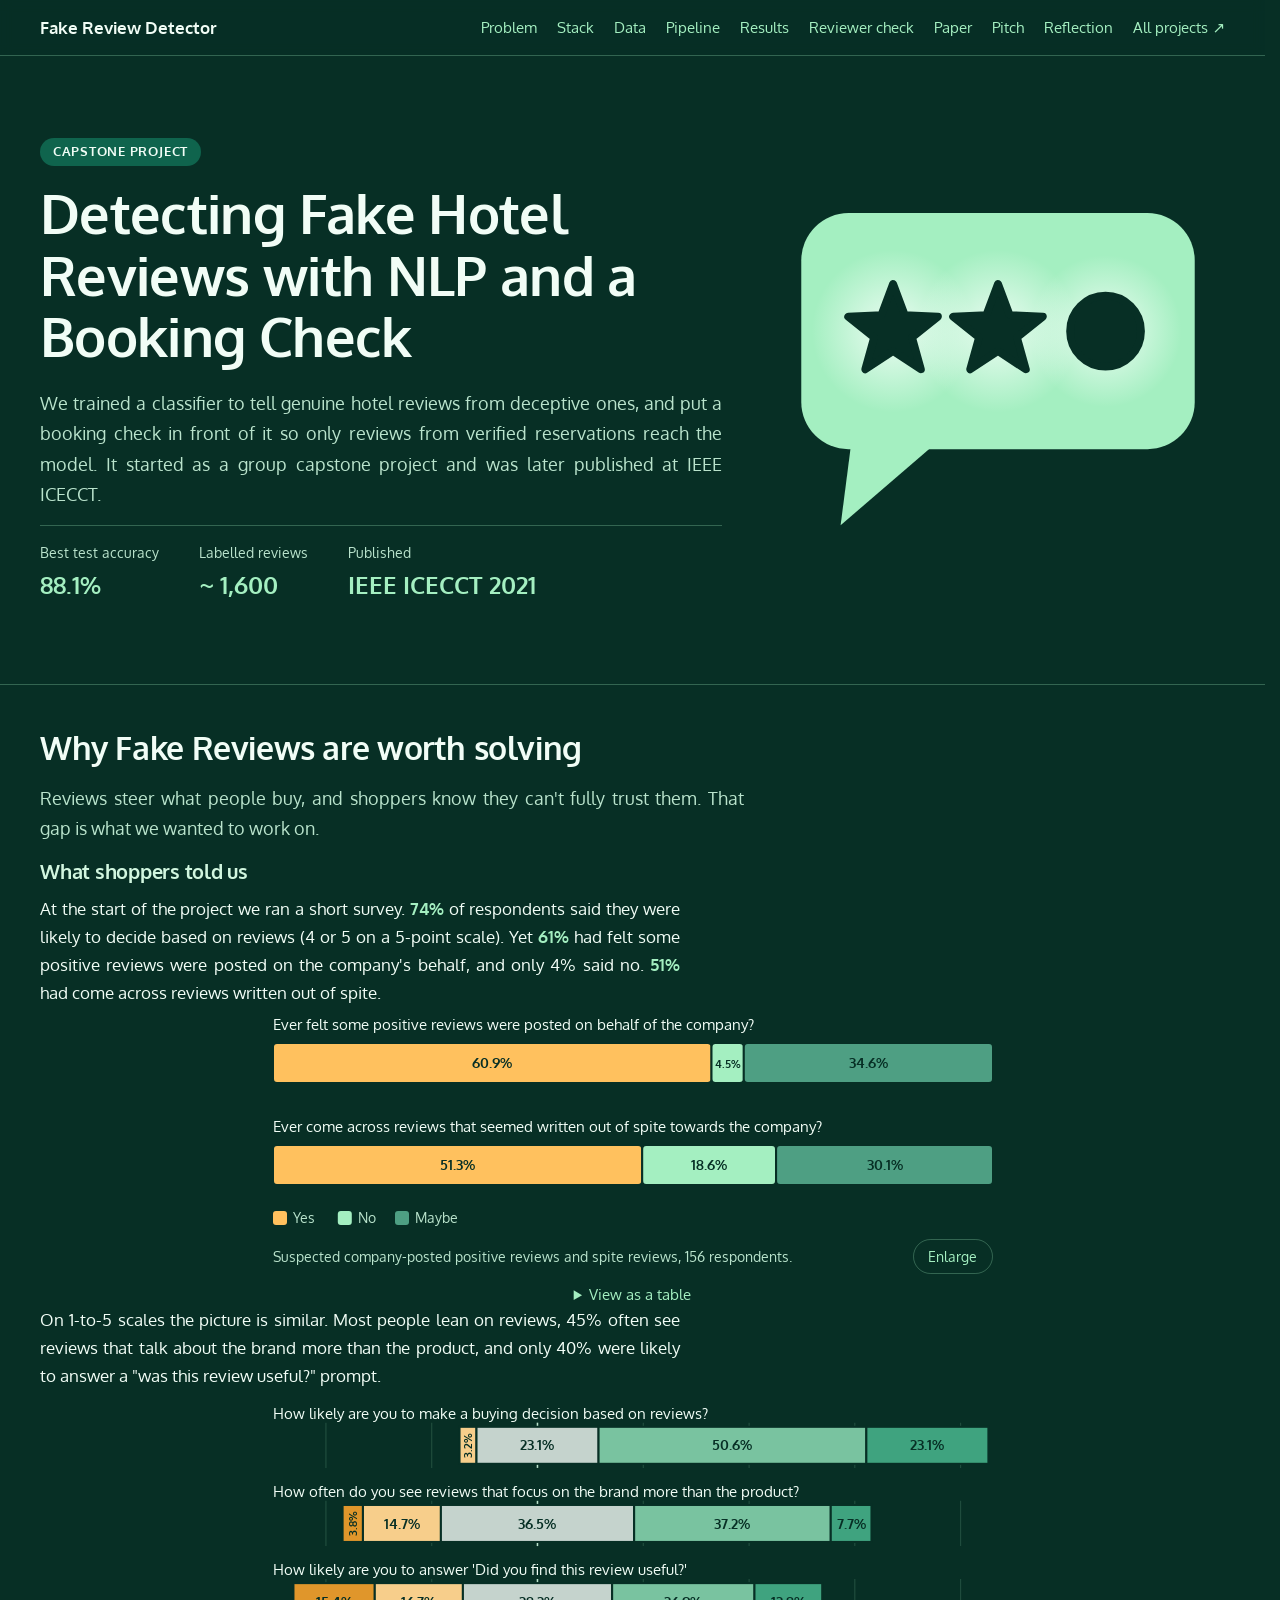
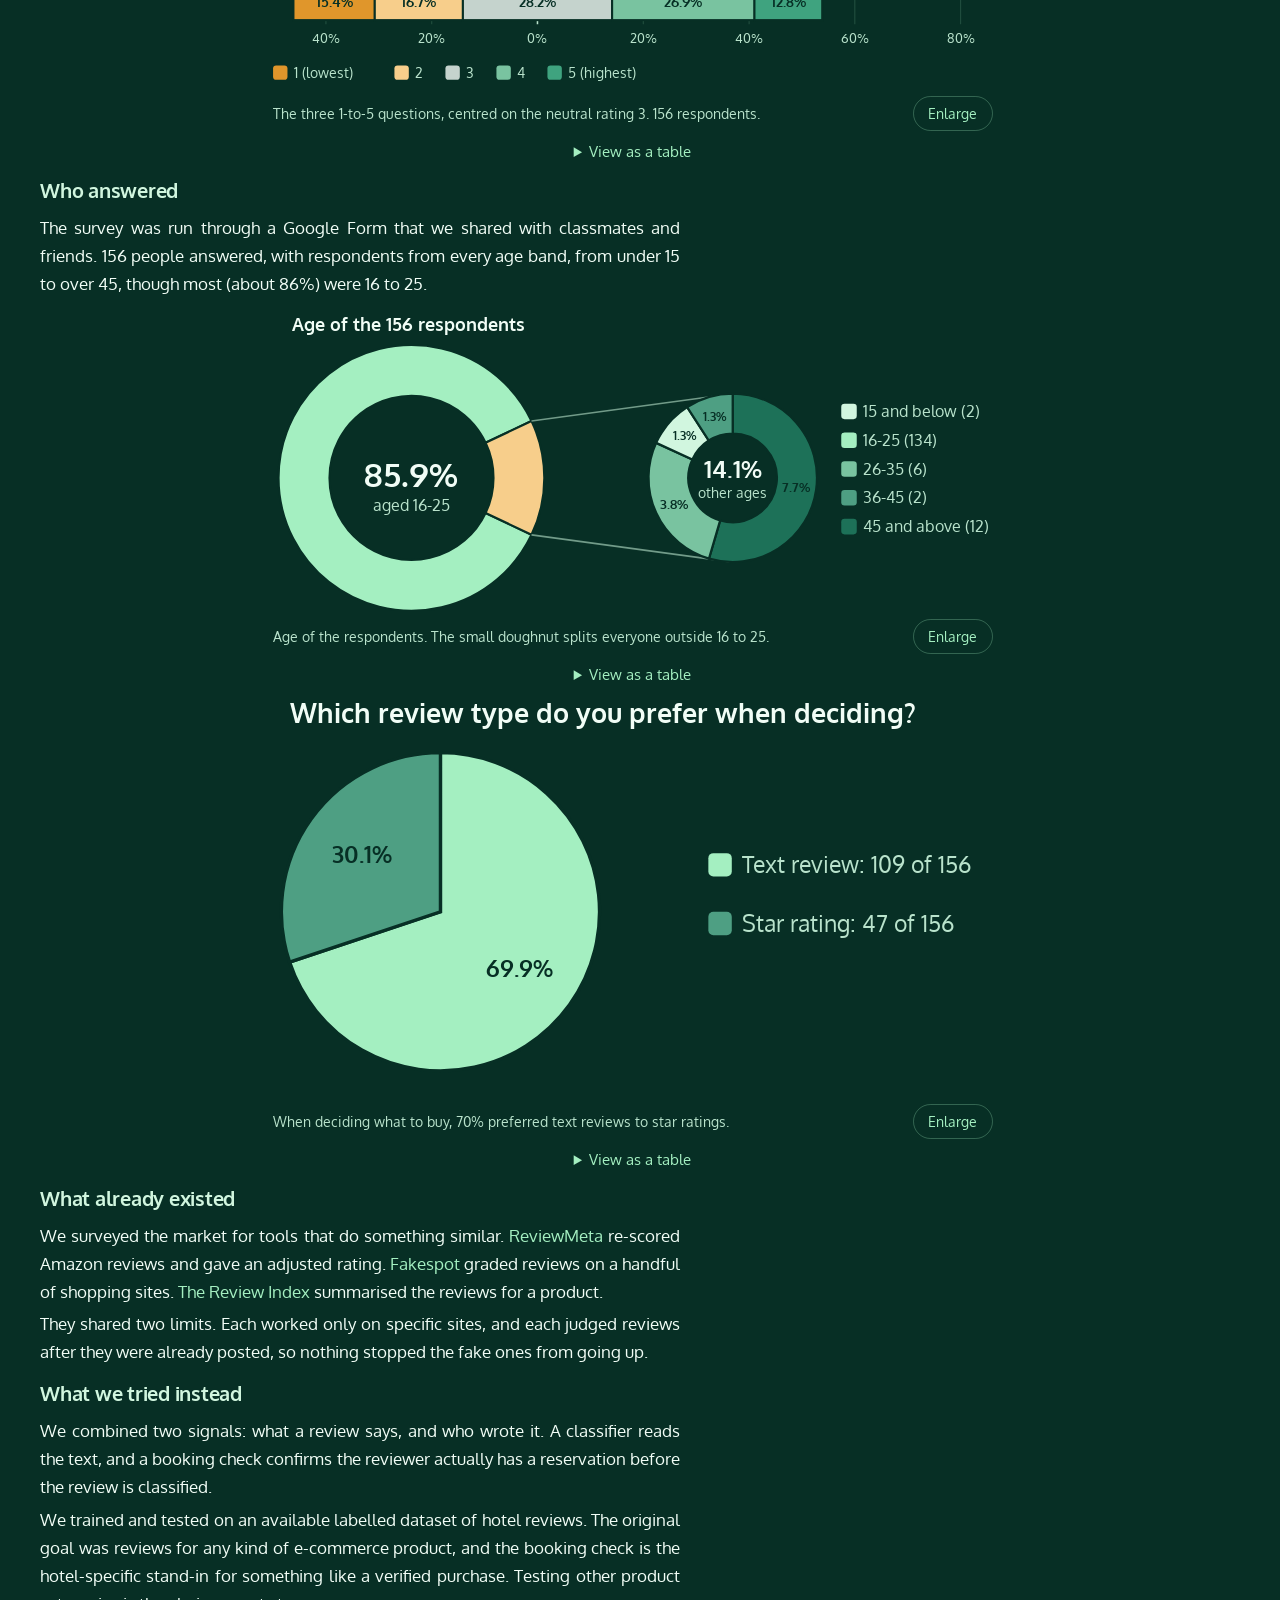
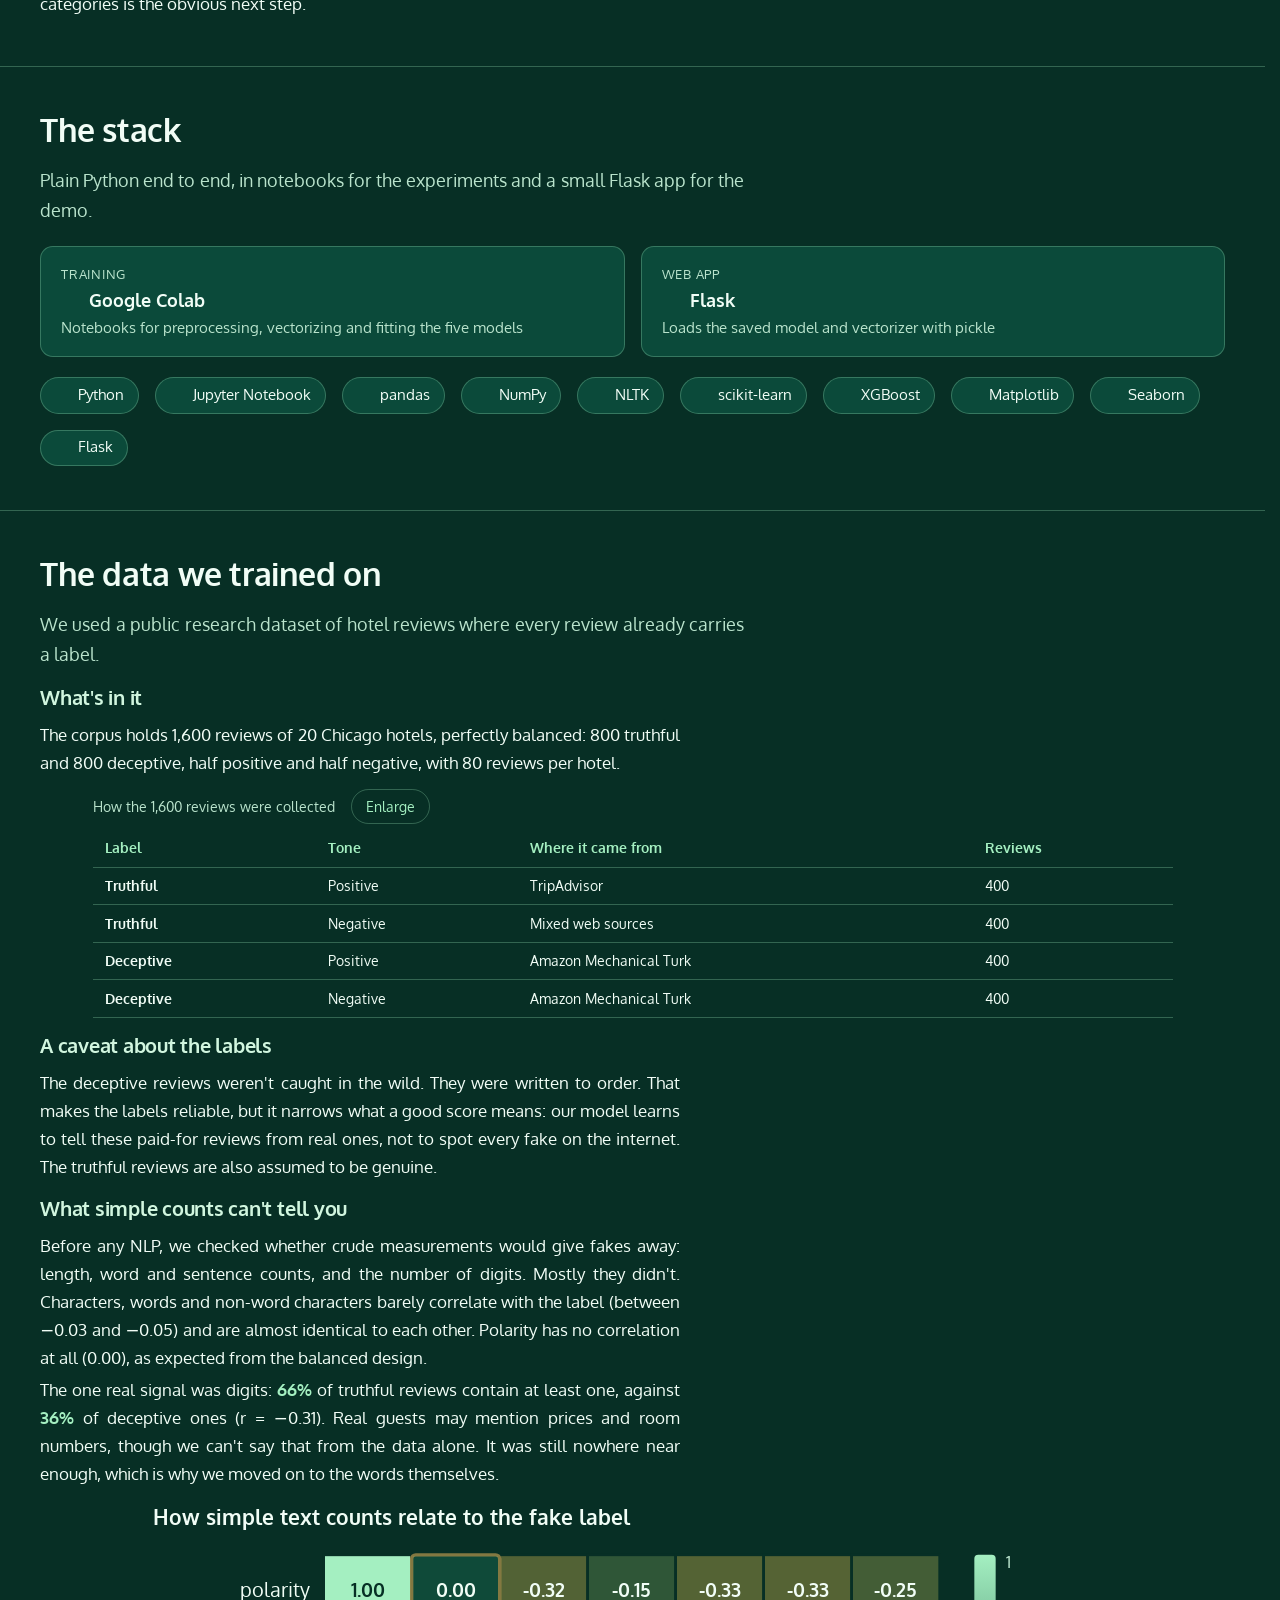
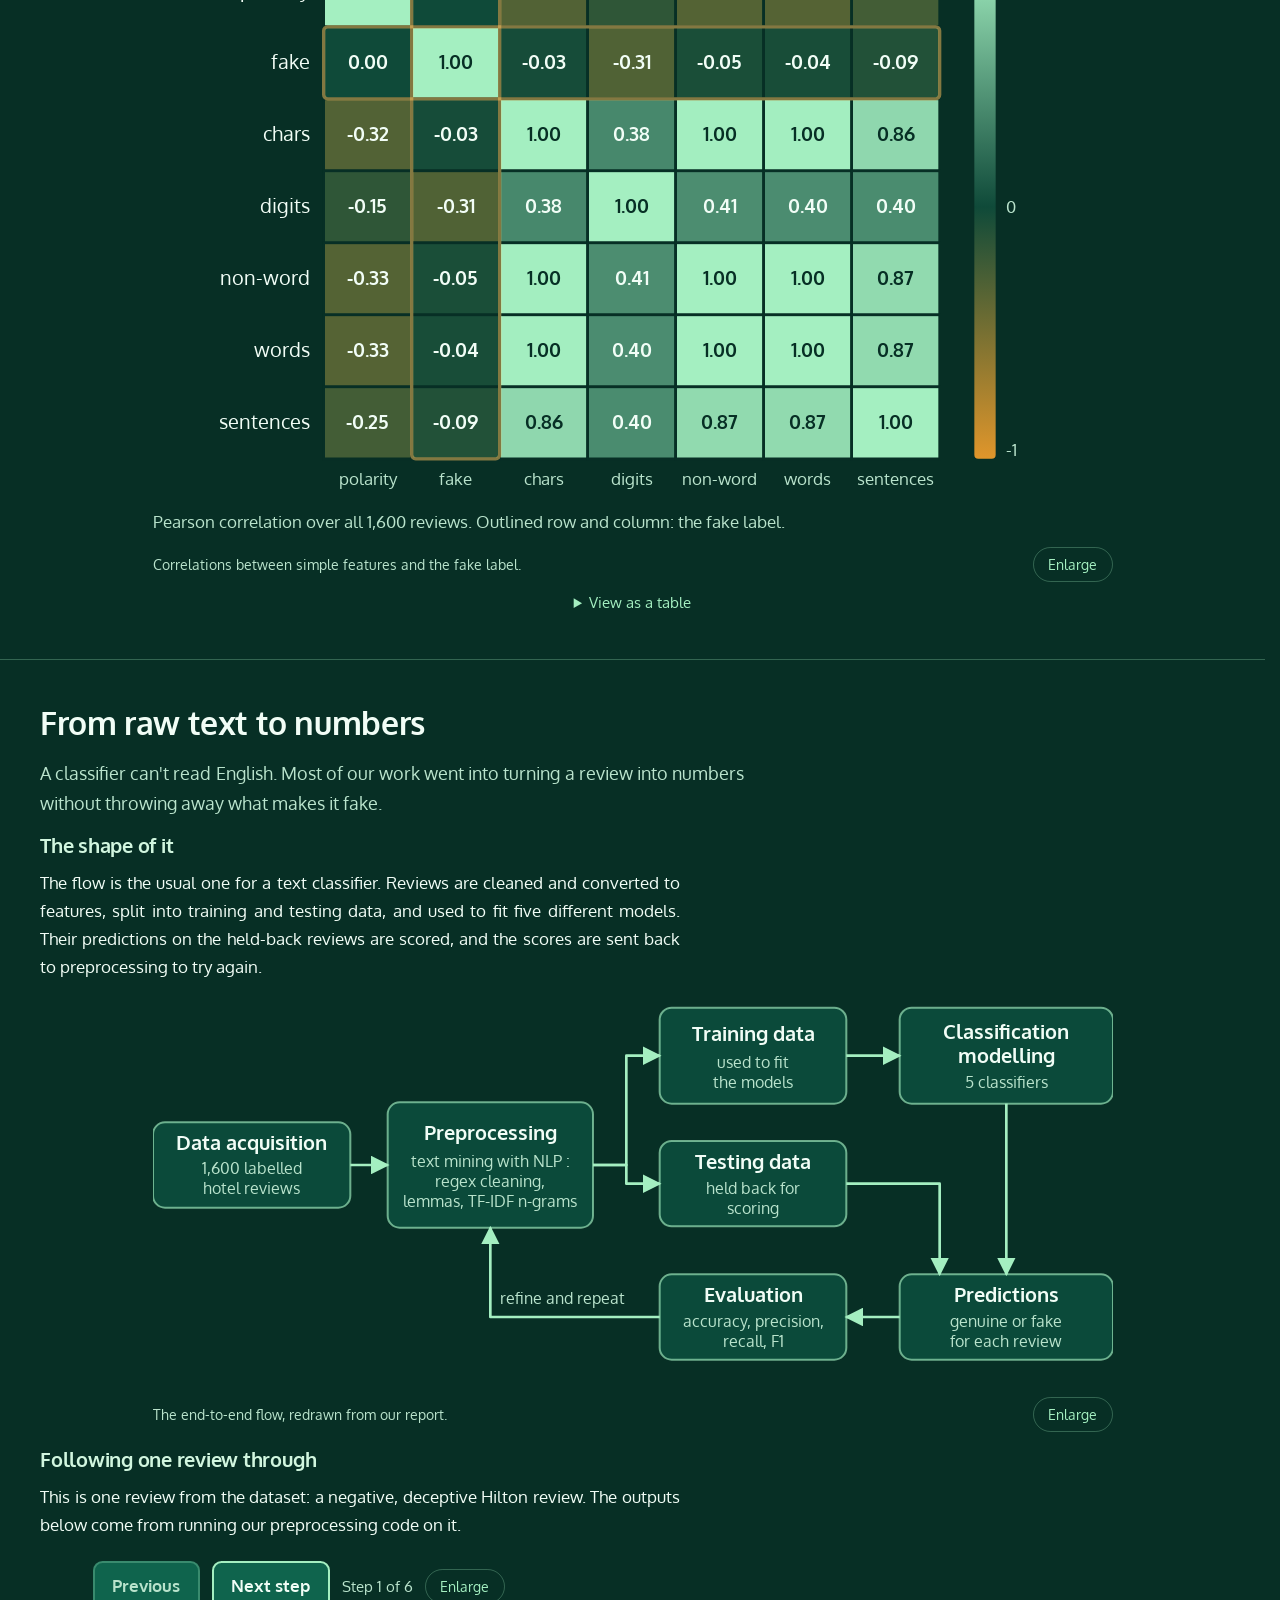
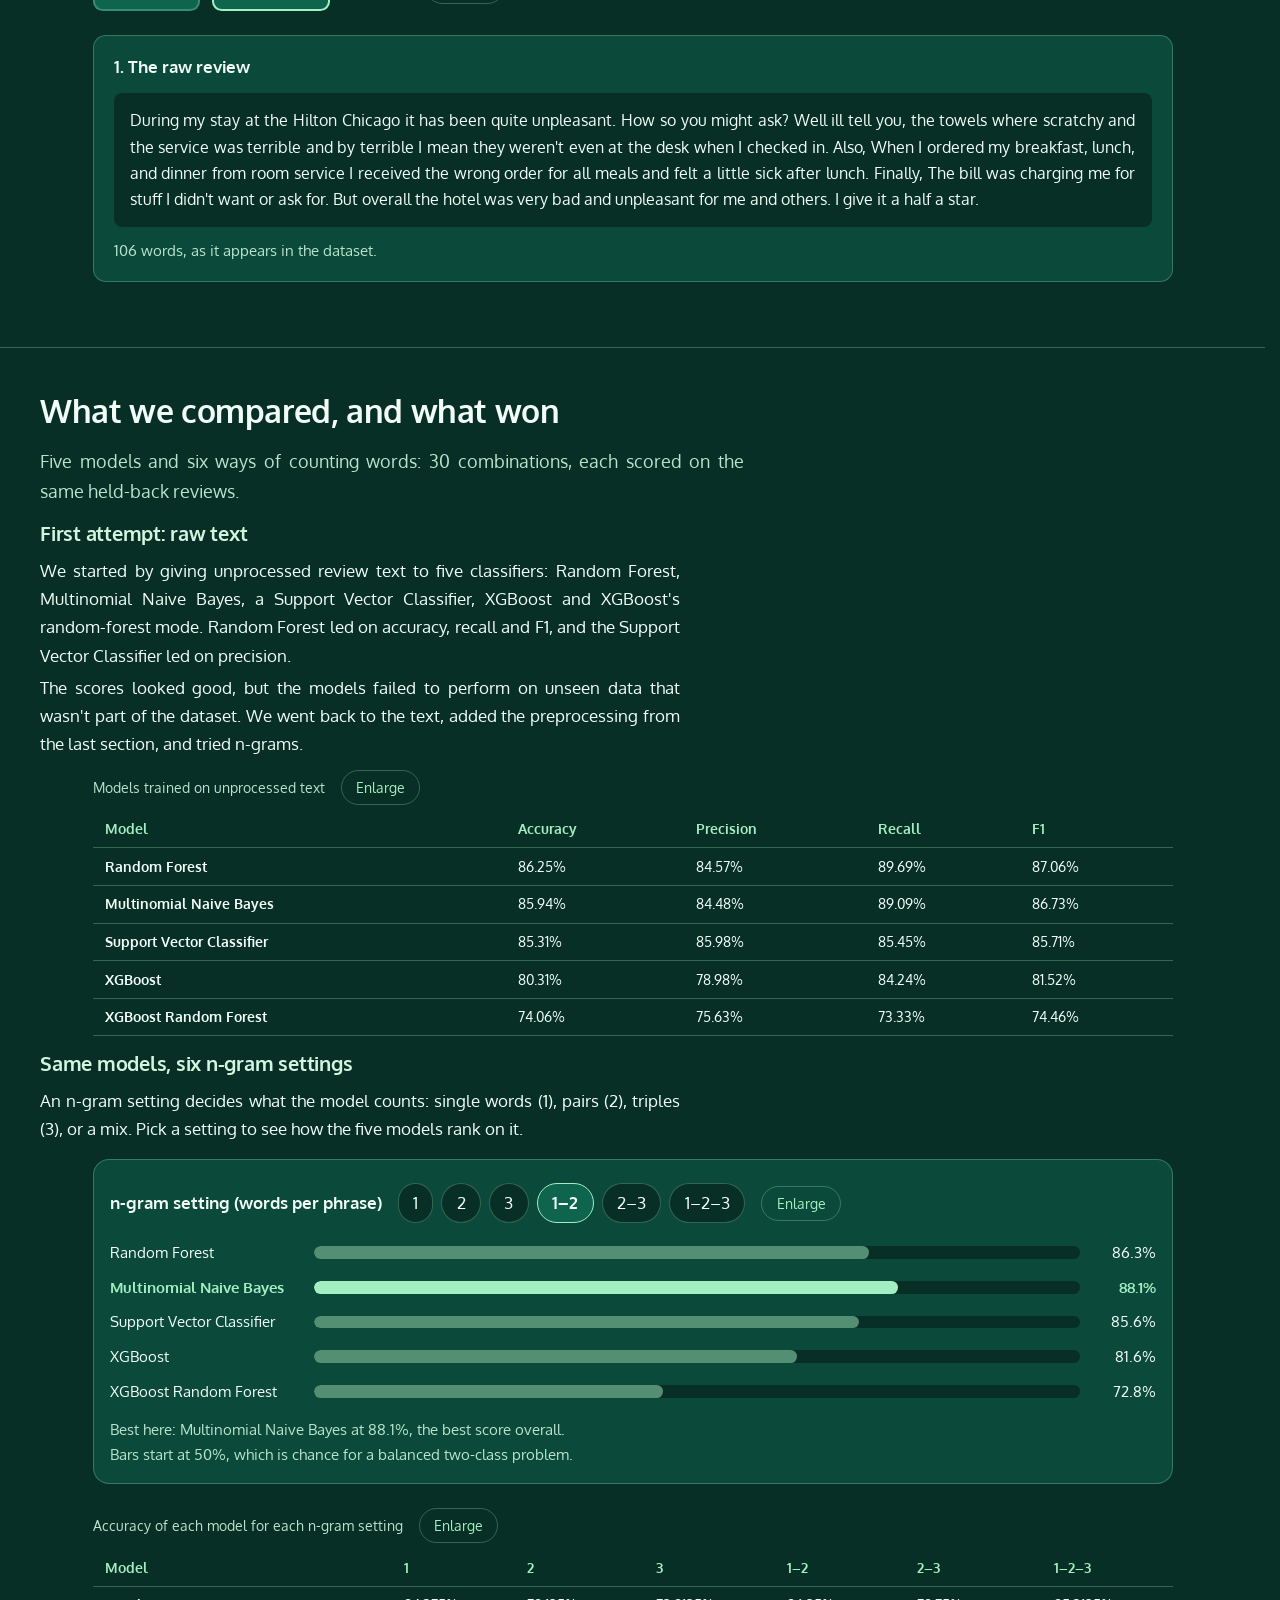
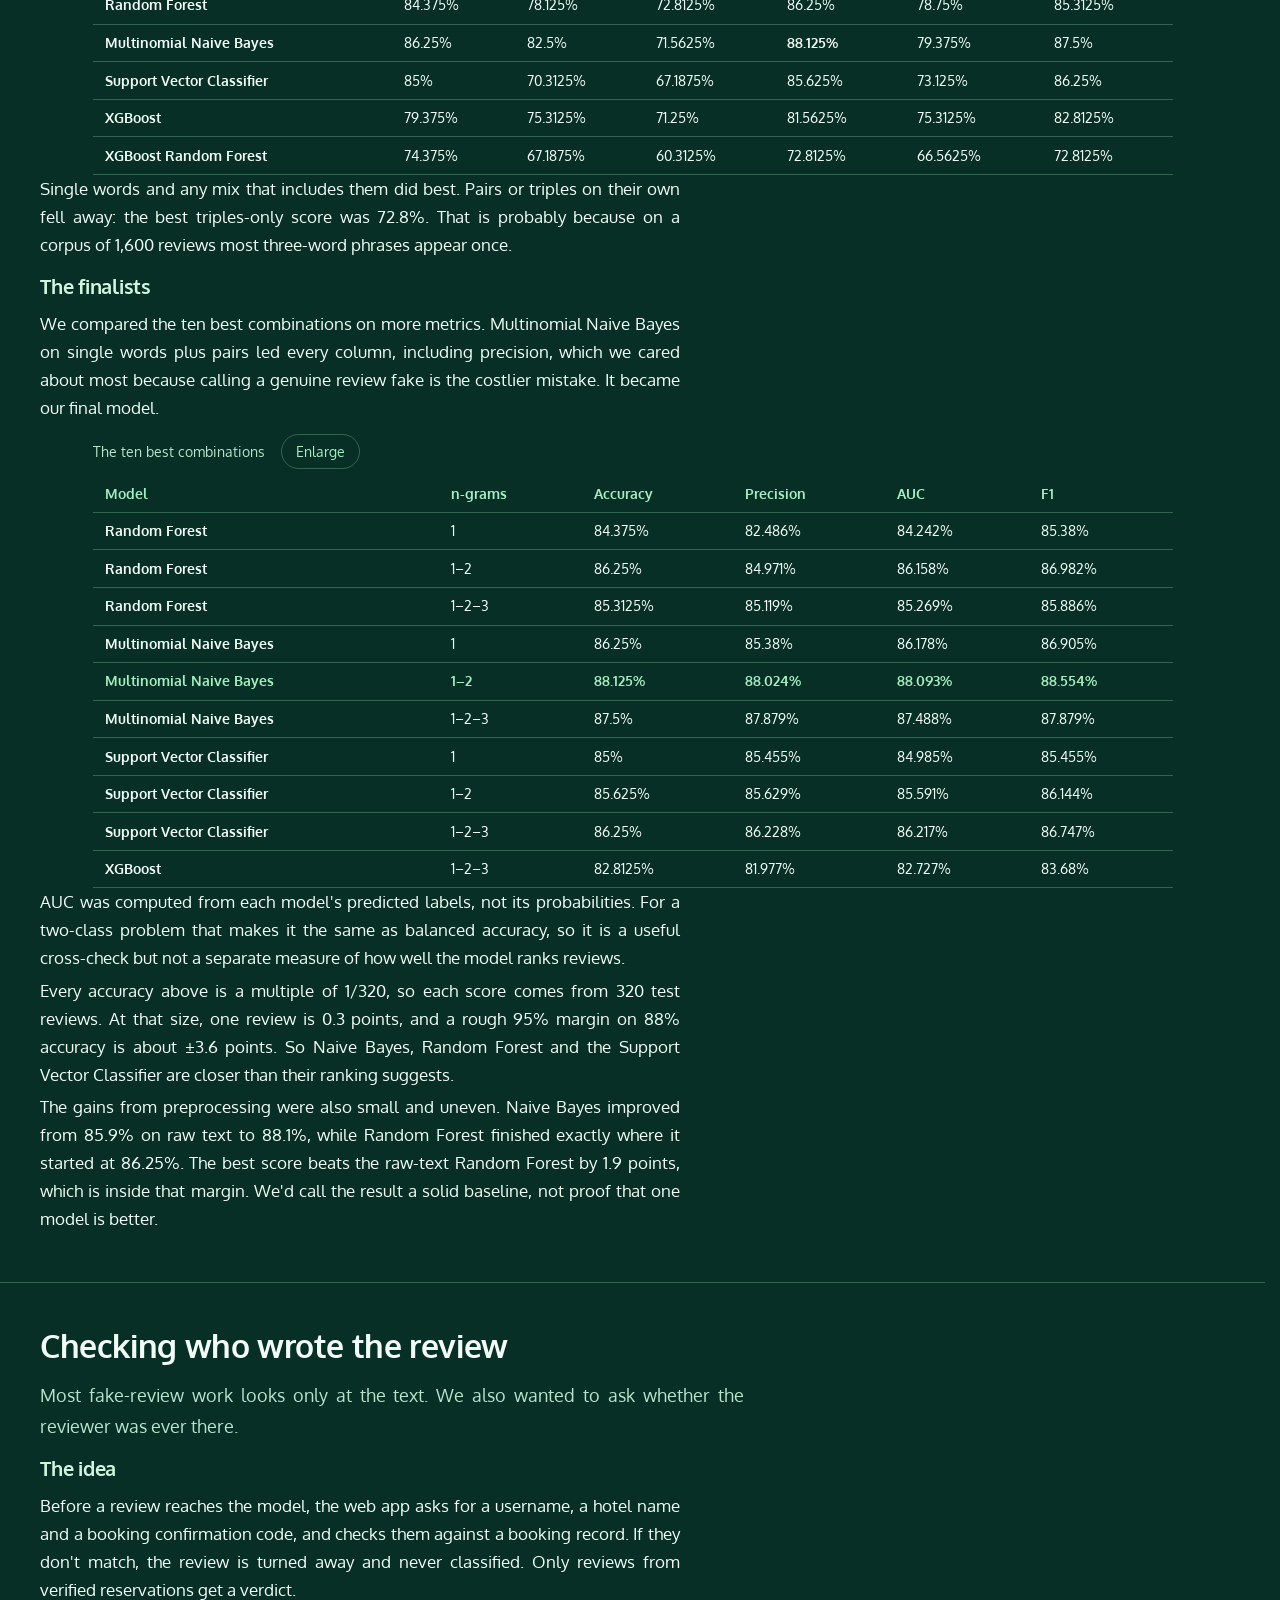
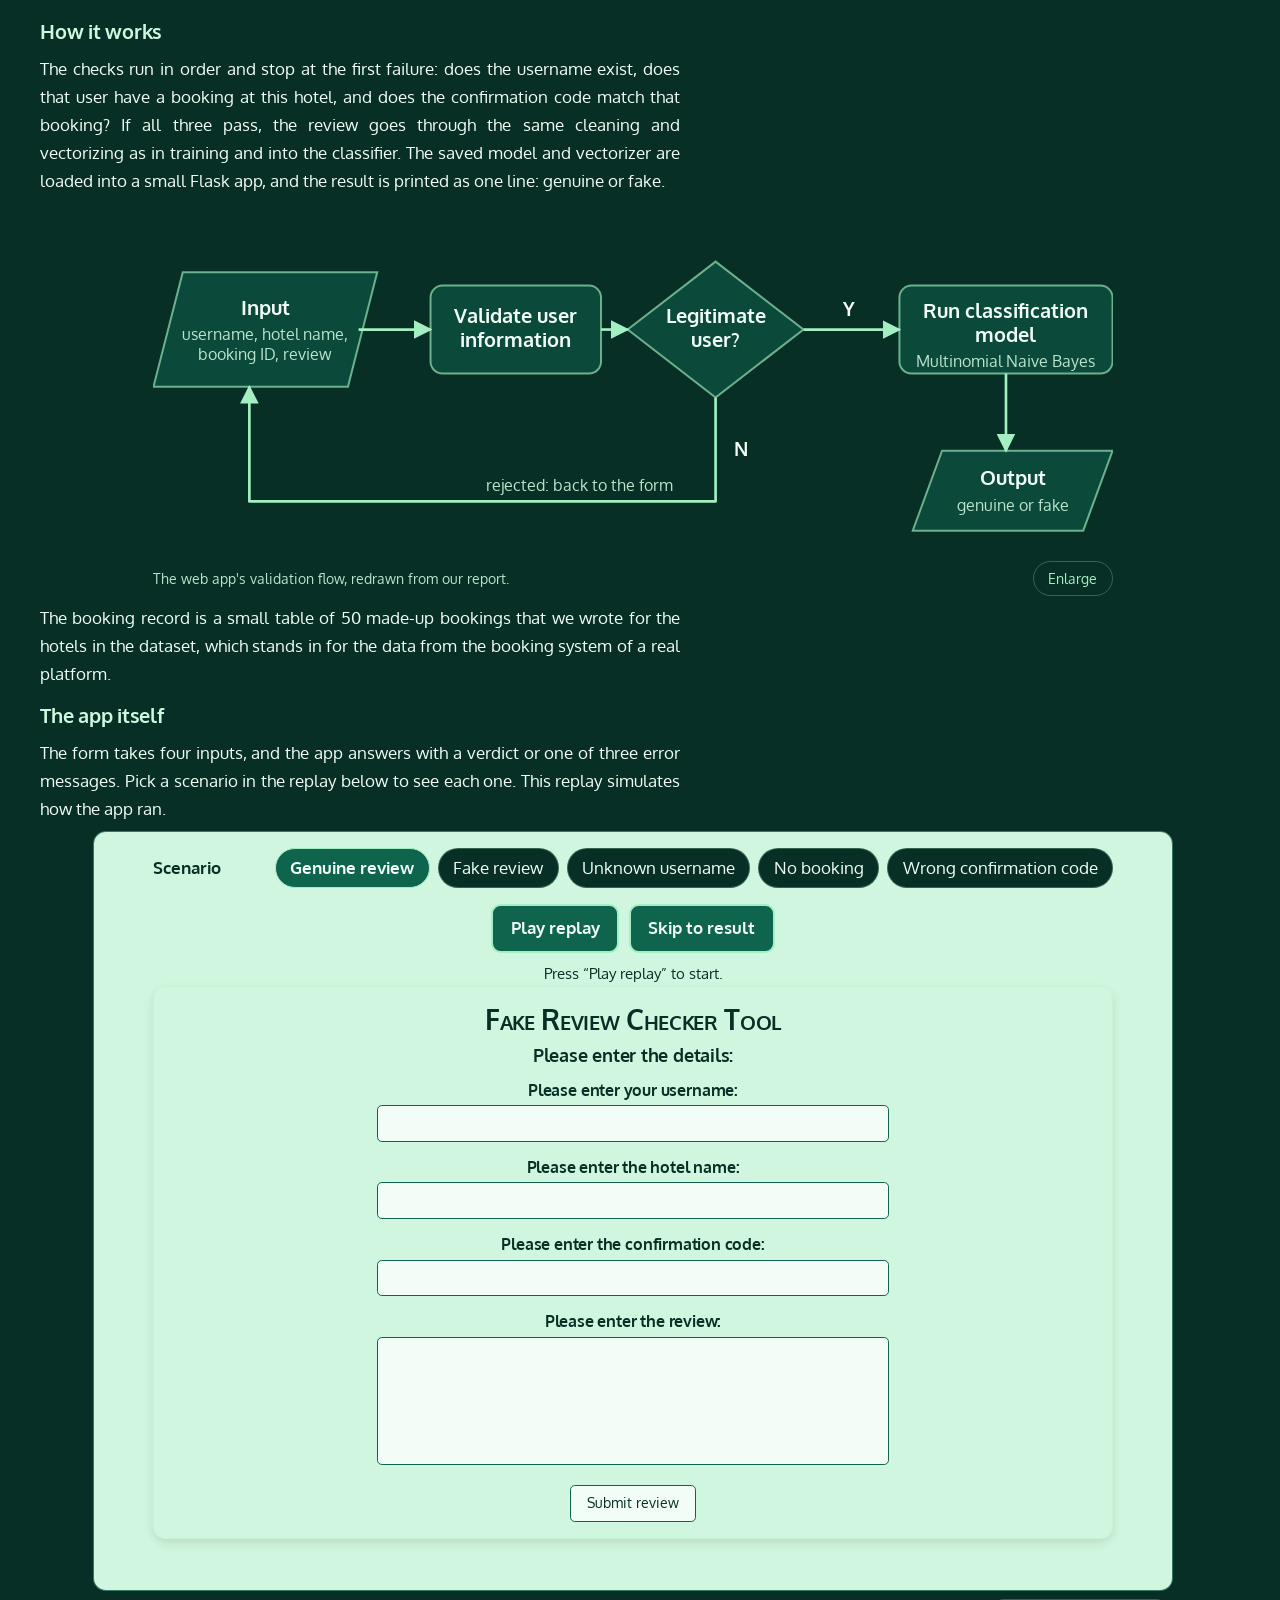
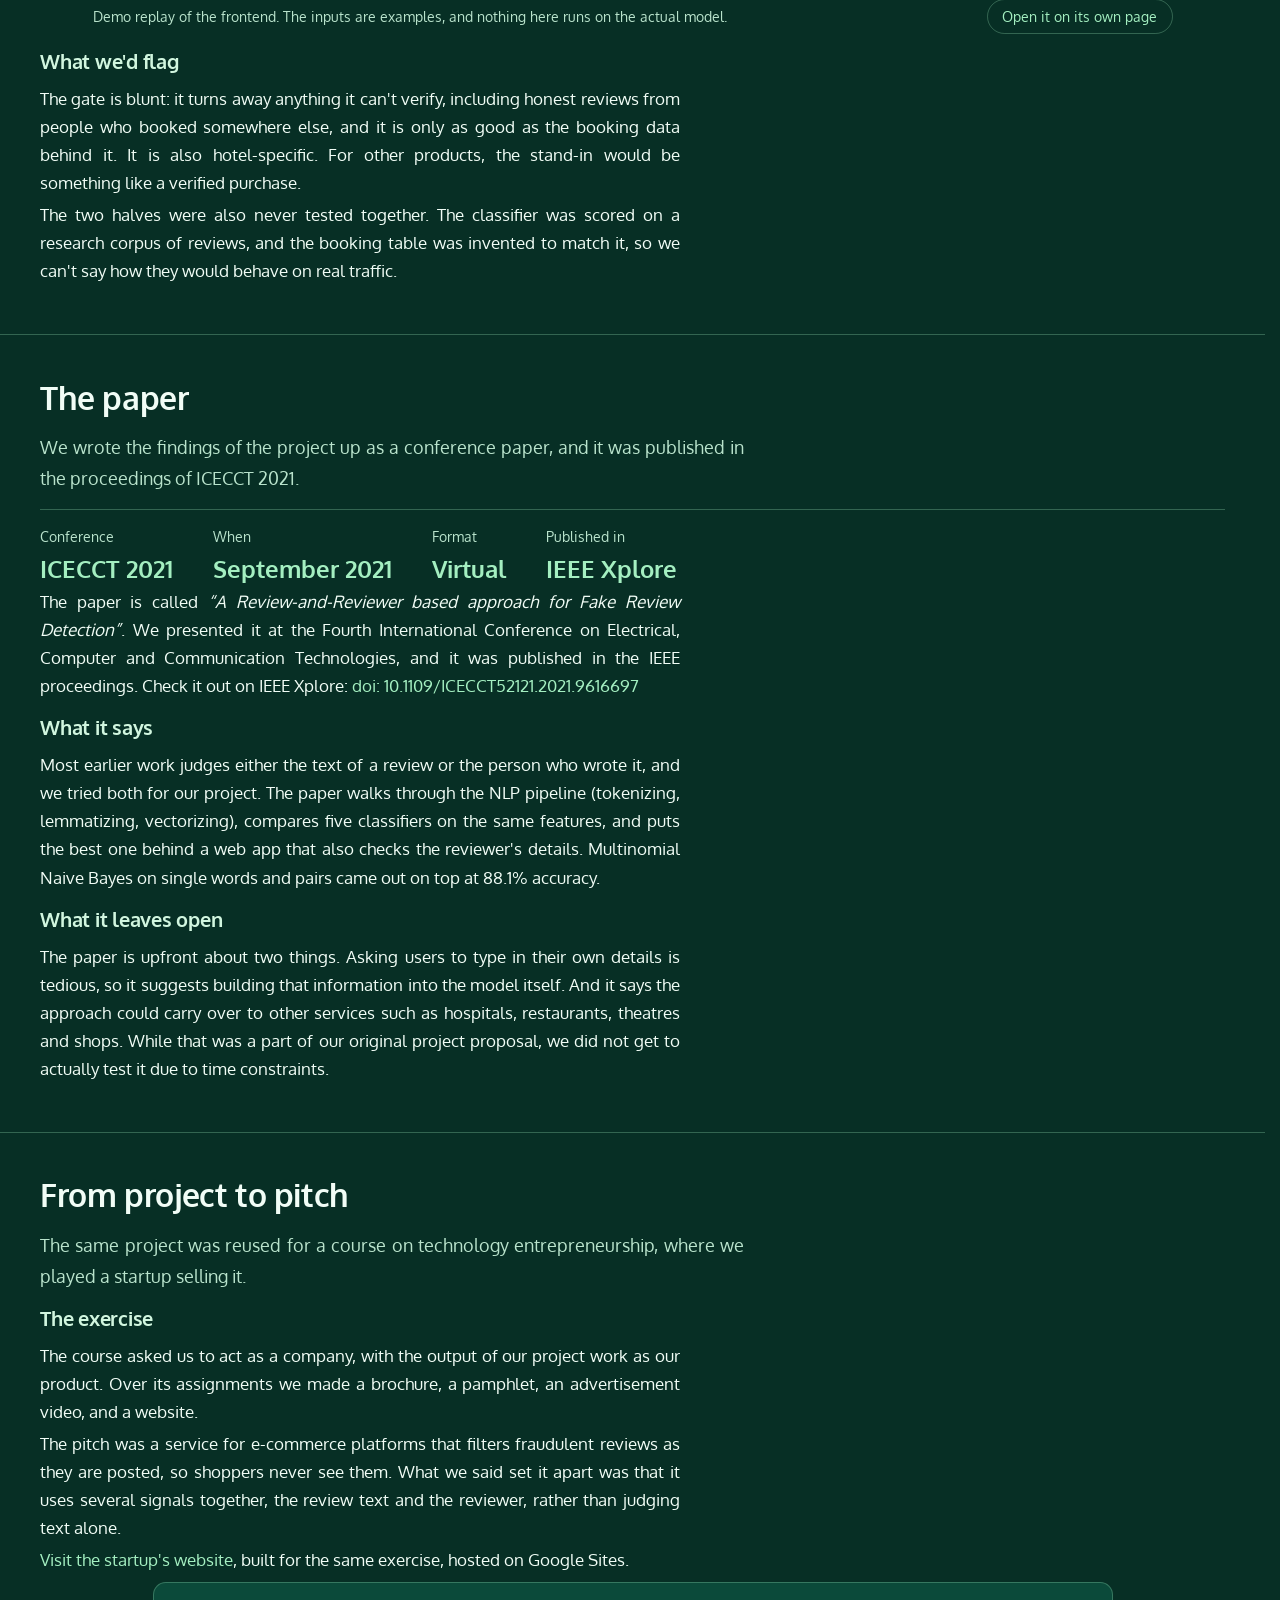
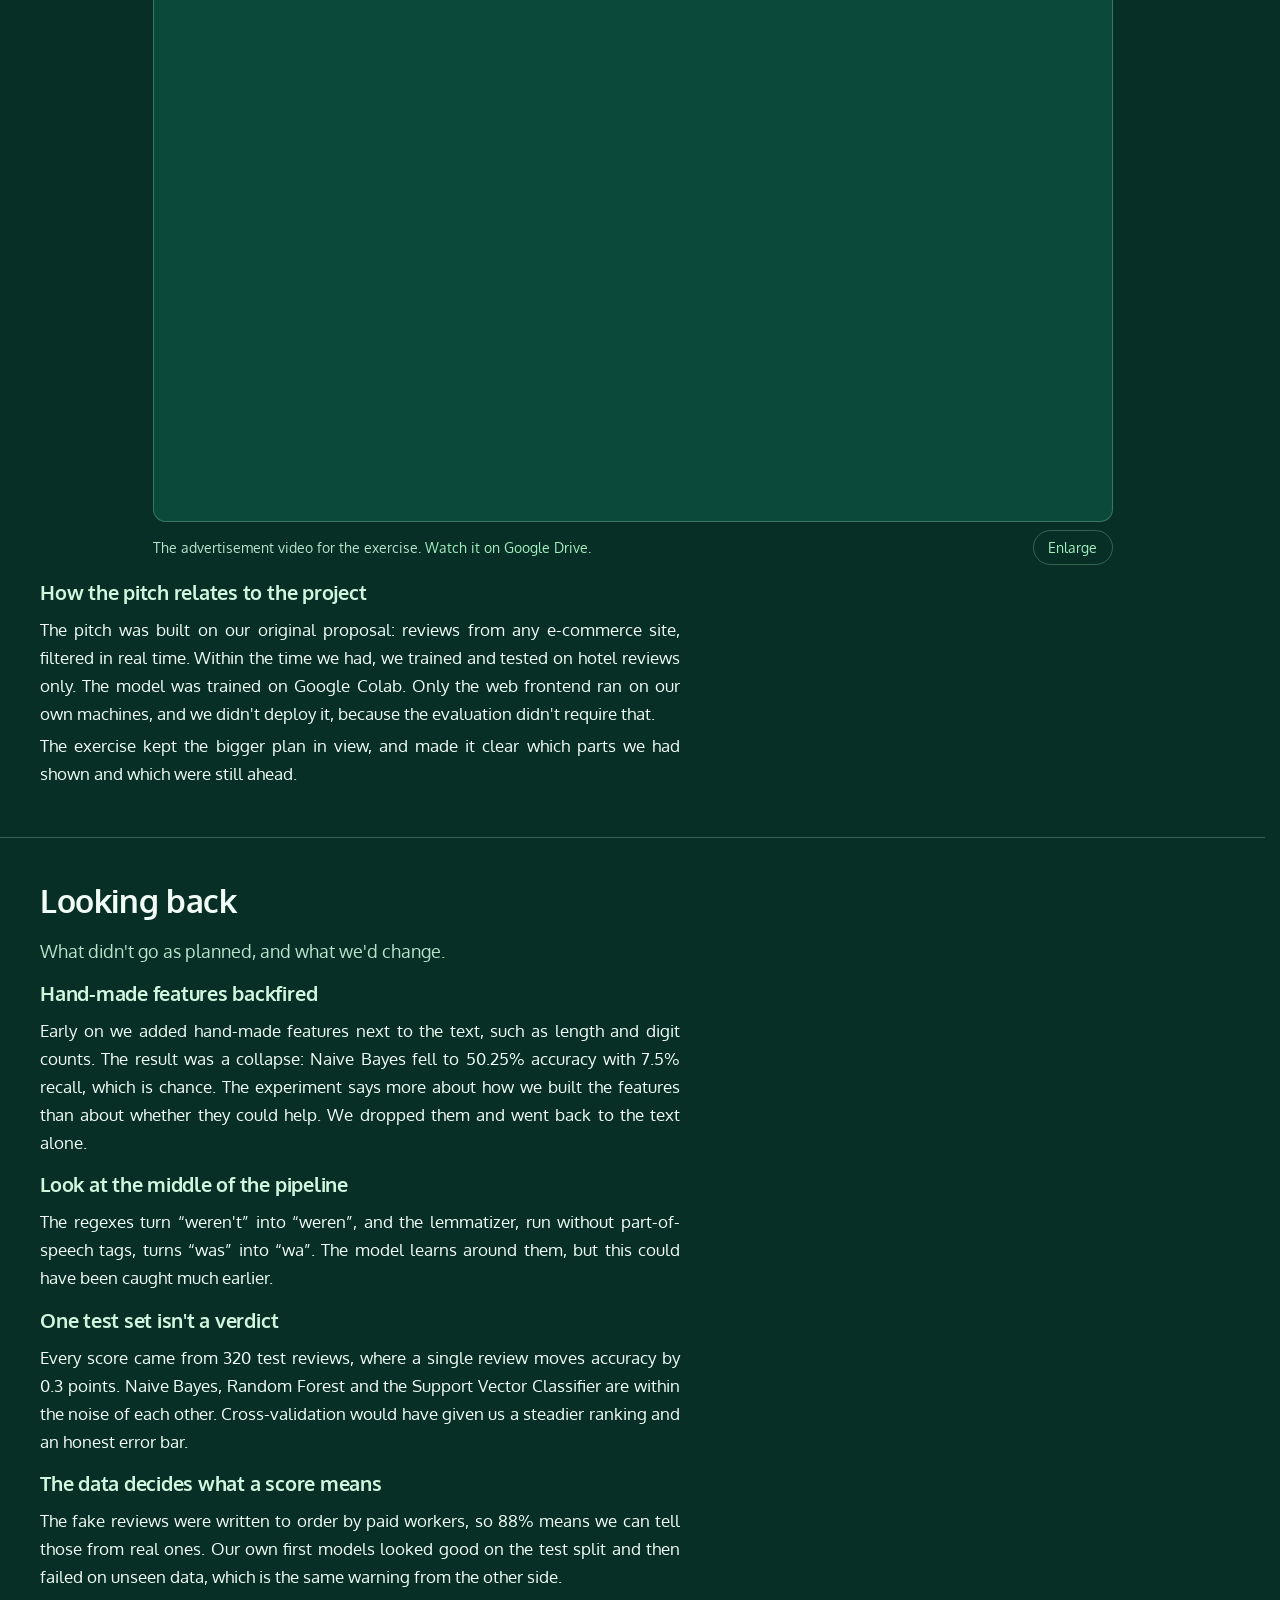
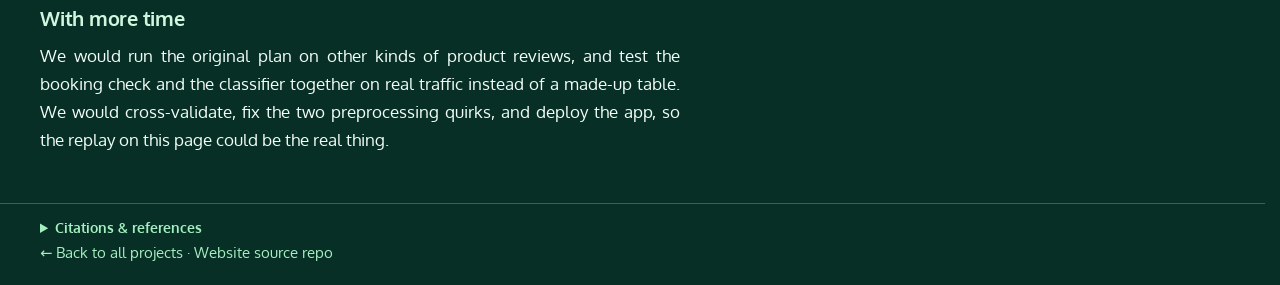
==== commit b1093130: "Content and style changes - Remove most max-widths to allow content to take up more of the screen. -" ====
--- a/index.html
+++ b/index.html
@@ -12,7 +12,7 @@
   <!-- Open Graph -->
   <meta property="og:type" content="website">
   <meta property="og:title" content="Fake Review Detection using Machine Learning">
-  <meta property="og:description" content="Detecting fake hotel reviews with NLP and a booking check. A capstone project published at IEEE ICECCT 2021.">
+  <meta property="og:description" content="Detecting fake hotel reviews with NLP and a booking check.">
   <meta property="og:url" content="https://rugvedb133.github.io/fake-review-detector/">
   <meta property="og:image" content="https://rugvedb133.github.io/fake-review-detector/images/social-preview.png">
   <meta property="og:image:width" content="1200">
@@ -56,7 +56,7 @@
           <li><a href="#paper">Paper</a></li>
           <li><a href="#startup">Pitch</a></li>
           <li><a href="#reflection">Reflection</a></li>
-          <li><a href="https://rugvedb133.github.io/projects.html">All projects</a></li>
+          <li id="projects"><a href="/projects.html">All projects ↗</a></li>
         </ul>
       </nav>
     </div>
@@ -67,10 +67,10 @@
       <div class="wrap hero-grid">
         <div class="hero-text">
           <p class="tag">Capstone Project</p>
-          <h1 id="hero-title">Detecting fake hotel reviews with NLP and a booking check</h1>
+          <h1 id="hero-title">Detecting Fake Hotel Reviews with NLP and a Booking Check</h1>
           <p class="lede">
             We trained a classifier to tell genuine hotel reviews from deceptive ones, and put a booking check in front of it so only reviews from verified reservations reach the model.
-            It started as a capstone project in a group of three and was later published at IEEE ICECCT 2021.
+            It started as a group capstone project and was later published at IEEE ICECCT.
           </p>
           <dl class="stats">
             <div>
@@ -79,7 +79,7 @@
             </div>
             <div>
               <dt>Labelled reviews</dt>
-              <dd>1,600</dd>
+              <dd>~ 1,600</dd>
             </div>
             <div>
               <dt>Published</dt>
@@ -97,7 +97,7 @@
 
     <section class="section" id="problem" aria-labelledby="problem-title">
       <div class="wrap">
-        <h2 id="problem-title">Why fake reviews are worth solving</h2>
+        <h2 id="problem-title">Why Fake Reviews are worth solving</h2>
         <p class="lede">
           Reviews steer what people buy, and shoppers know they can't fully trust them. That gap is what we wanted to work on.
         </p>
@@ -115,18 +115,17 @@
             <span class="caption-text">Suspected company-posted positive reviews and spite reviews, 156 respondents.</span>
             <button type="button" class="enlarge" data-target="fig-survey-trust">Enlarge<span class="visually-hidden"> the trust questions chart</span></button>
           </figcaption>
+        </figure>
           <details class="table-toggle">
             <summary>View as a table</summary>
             <div class="table-scroll" id="tbl-survey-trust" role="group" tabindex="0" aria-label="Answers to the two trust questions (156 respondents)">
-              <table class="data-table">
-                <caption>Answers to the two trust questions (156 respondents)</caption>
+              <table class="data-table" aria-labelledby="cap-tbl-survey-trust">
+                <caption><span class="caption-inner"><span class="caption-text" id="cap-tbl-survey-trust">Answers to the two trust questions (156 respondents)</span><button type="button" class="enlarge" data-target="tbl-survey-trust">Enlarge<span class="visually-hidden"> the trust questions table</span></button></span></caption>
                 <thead><tr><th scope="col">Question</th><th scope="col">Yes</th><th scope="col">No</th><th scope="col">Maybe</th></tr></thead>
                 <tbody><tr><th scope="row">Positive reviews posted on behalf of the company</th><td>95 (60.9%)</td><td>7 (4.5%)</td><td>54 (34.6%)</td></tr><tr><th scope="row">Reviews written out of spite</th><td>80 (51.3%)</td><td>29 (18.6%)</td><td>47 (30.1%)</td></tr></tbody>
               </table>
             </div>
-            <button type="button" class="enlarge" data-target="tbl-survey-trust">Enlarge<span class="visually-hidden"> table: Answers to the two trust questions (156 respondents)</span></button>
           </details>
-        </figure>
         <p>
           On 1-to-5 scales the picture is similar. Most people lean on reviews, 45% often see reviews that talk about the brand more than the product, and only 40% were likely to answer a "was this review useful?" prompt.
         </p>
@@ -138,23 +137,22 @@
             <span class="caption-text">The three 1-to-5 questions, centred on the neutral rating 3. 156 respondents.</span>
             <button type="button" class="enlarge" data-target="fig-survey-likelihood">Enlarge<span class="visually-hidden"> the 1 to 5 questions chart</span></button>
           </figcaption>
+        </figure>
           <details class="table-toggle">
             <summary>View as a table</summary>
             <div class="table-scroll" id="tbl-survey-likelihood" role="group" tabindex="0" aria-label="Answers on a 1 to 5 scale (156 respondents)">
-              <table class="data-table">
-                <caption>Answers on a 1 to 5 scale (156 respondents)</caption>
+              <table class="data-table" aria-labelledby="cap-tbl-survey-likelihood">
+                <caption><span class="caption-inner"><span class="caption-text" id="cap-tbl-survey-likelihood">Answers on a 1 to 5 scale (156 respondents)</span><button type="button" class="enlarge" data-target="tbl-survey-likelihood">Enlarge<span class="visually-hidden"> the 1 to 5 questions table</span></button></span></caption>
                 <thead><tr><th scope="col">Question</th><th scope="col">1 (lowest)</th><th scope="col">2</th><th scope="col">3</th><th scope="col">4</th><th scope="col">5 (highest)</th></tr></thead>
                 <tbody><tr><th scope="row">Likely to decide based on reviews</th><td>0 (0.0%)</td><td>5 (3.2%)</td><td>36 (23.1%)</td><td>79 (50.6%)</td><td>36 (23.1%)</td></tr><tr><th scope="row">Reviews focus on the brand, not the product</th><td>6 (3.8%)</td><td>23 (14.7%)</td><td>57 (36.5%)</td><td>58 (37.2%)</td><td>12 (7.7%)</td></tr><tr><th scope="row">Likely to answer &ldquo;Did you find this review useful?&rdquo;</th><td>24 (15.4%)</td><td>26 (16.7%)</td><td>44 (28.2%)</td><td>42 (26.9%)</td><td>20 (12.8%)</td></tr></tbody>
               </table>
             </div>
-            <button type="button" class="enlarge" data-target="tbl-survey-likelihood">Enlarge<span class="visually-hidden"> table: Answers on a 1 to 5 scale (156 respondents)</span></button>
           </details>
-        </figure>
 
         <h3>Who answered</h3>
         <p>
-          156 people answered a Google Form that we shared with classmates and friends over five days in September 2020. Respondents came from every age band, from under 15 to over 45, though most (about 86%) were 16 to 25.
-          Read it as a snapshot of young online shoppers, not a poll of everyone. Two people left age blank and we counted them as 16 to 25, as in our report.
+          The survey was run through a Google Form that we shared with classmates and friends.
+          156 people answered, with respondents from every age band, from under 15 to over 45, though most (about 86%) were 16 to 25.
         </p>
         <figure class="chart" id="fig-survey-age">
           <object data="images/survey-age.svg" type="image/svg+xml" role="img" aria-label="Doughnut chart of respondents' ages, with a second doughnut splitting the other ages" style="aspect-ratio: 650 / 275">
@@ -164,18 +162,17 @@
             <span class="caption-text">Age of the respondents. The small doughnut splits everyone outside 16 to 25.</span>
             <button type="button" class="enlarge" data-target="fig-survey-age">Enlarge<span class="visually-hidden"> the age chart</span></button>
           </figcaption>
+        </figure>
           <details class="table-toggle">
             <summary>View as a table</summary>
             <div class="table-scroll" id="tbl-survey-age" role="group" tabindex="0" aria-label="Age group (all 156 respondents; 16–25 includes 2 who left age blank)">
-              <table class="data-table">
-                <caption>Age group (all 156 respondents; 16&ndash;25 includes 2 who left age blank)</caption>
+              <table class="data-table" aria-labelledby="cap-tbl-survey-age">
+                <caption><span class="caption-inner"><span class="caption-text" id="cap-tbl-survey-age">Age group (all 156 respondents; 16&ndash;25 includes 2 who left age blank)</span><button type="button" class="enlarge" data-target="tbl-survey-age">Enlarge<span class="visually-hidden"> the age table</span></button></span></caption>
                 <thead><tr><th scope="col">Age group</th><th scope="col">Respondents</th></tr></thead>
                 <tbody><tr><th scope="row">15 and below</th><td>2 (1.3%)</td></tr><tr><th scope="row">16&ndash;25</th><td>134 (85.9%)</td></tr><tr><th scope="row">26&ndash;35</th><td>6 (3.8%)</td></tr><tr><th scope="row">36&ndash;45</th><td>2 (1.3%)</td></tr><tr><th scope="row">45 and above</th><td>12 (7.7%)</td></tr></tbody>
               </table>
             </div>
-            <button type="button" class="enlarge" data-target="tbl-survey-age">Enlarge<span class="visually-hidden"> table: Age group (all 156 respondents; 16–25 includes 2 who left age blank)</span></button>
           </details>
-        </figure>
         <figure class="chart" id="fig-survey-preference">
           <object data="images/survey-preference.svg" type="image/svg+xml" role="img" aria-label="Pie chart of preferred review type" style="aspect-ratio: 430 / 240">
             <img src="images/survey-preference.svg" alt="Pie chart: 69.9% of respondents prefer text reviews and 30.1% prefer star ratings." width="430" height="240">
@@ -184,25 +181,24 @@
             <span class="caption-text">When deciding what to buy, 70% preferred text reviews to star ratings.</span>
             <button type="button" class="enlarge" data-target="fig-survey-preference">Enlarge<span class="visually-hidden"> the review type chart</span></button>
           </figcaption>
+        </figure>
           <details class="table-toggle">
             <summary>View as a table</summary>
             <div class="table-scroll" id="tbl-survey-preference" role="group" tabindex="0" aria-label="Preferred review type (156 respondents)">
-              <table class="data-table">
-                <caption>Preferred review type (156 respondents)</caption>
+              <table class="data-table" aria-labelledby="cap-tbl-survey-preference">
+                <caption><span class="caption-inner"><span class="caption-text" id="cap-tbl-survey-preference">Preferred review type (156 respondents)</span><button type="button" class="enlarge" data-target="tbl-survey-preference">Enlarge<span class="visually-hidden"> the review type table</span></button></span></caption>
                 <thead><tr><th scope="col">Type</th><th scope="col">Respondents</th></tr></thead>
                 <tbody><tr><th scope="row">Text review</th><td>109 (69.9%)</td></tr><tr><th scope="row">Star rating</th><td>47 (30.1%)</td></tr></tbody>
               </table>
             </div>
-            <button type="button" class="enlarge" data-target="tbl-survey-preference">Enlarge<span class="visually-hidden"> table: Preferred review type (156 respondents)</span></button>
           </details>
-        </figure>
 
         <h3>What already existed</h3>
         <p>
-          We surveyed the market for tools that do something similar. <a href="https://web.archive.org/web/2020/https://reviewmeta.com/" title="Archived version">ReviewMeta<span class="visually-hidden"> (archived version)</span></a> re-scored Amazon reviews and gave an adjusted rating. <a href="https://web.archive.org/web/2020/https://www.fakespot.com/" title="Archived version">Fakespot<span class="visually-hidden"> (archived version)</span></a> graded reviews on a handful of shopping sites. <a href="https://web.archive.org/web/2020/https://thereviewindex.com/" title="Archived version">The Review Index<span class="visually-hidden"> (archived version)</span></a> summarised the reviews for a product.
-        </p>
-        <p>
-          They shared two limits. Each worked only on specific sites, and each judged reviews after they were already posted, so nothing stopped the fake ones from going up. The market has moved since: Mozilla shut Fakespot down in July 2025, and ReviewMeta now appears to be offline.
+          We surveyed the market for tools that do something similar. <a href="https://web.archive.org/web/2020/https://reviewmeta.com/" title="(Archived version) ReviewMeta.com - Amazon Review Checker">ReviewMeta<span class="visually-hidden"> (archived version)</span></a> re-scored Amazon reviews and gave an adjusted rating. <a href="https://web.archive.org/web/2020/https://www.fakespot.com/" title="(Archived version) Fakespot | Analyze and identify fake reviews and counterfeits">Fakespot<span class="visually-hidden"> (archived version)</span></a> graded reviews on a handful of shopping sites. <a href="https://web.archive.org/web/2020/https://thereviewindex.com/" title="(Archived version)  Review Summarizer for Gadget Reviews">The Review Index<span class="visually-hidden"> (archived version)</span></a> summarised the reviews for a product.
+        </p>
+        <p>
+          They shared two limits. Each worked only on specific sites, and each judged reviews after they were already posted, so nothing stopped the fake ones from going up.
         </p>
 
         <h3>What we tried instead</h3>
@@ -210,7 +206,7 @@
           We combined two signals: what a review says, and who wrote it. A classifier reads the text, and a booking check confirms the reviewer actually has a reservation before the review is classified.
         </p>
         <p>
-          We trained and tested on hotel reviews because that's where a labelled dataset existed, and our time was limited. The original goal was reviews for any kind of e-commerce product, and the booking check is the hotel-specific stand-in for something like a verified purchase. Testing other product categories is the obvious next step.
+          We trained and tested on an available labelled dataset of hotel reviews. The original goal was reviews for any kind of e-commerce product, and the booking check is the hotel-specific stand-in for something like a verified purchase. Testing other product categories is the obvious next step.
         </p>
       </div>
     </section>
@@ -237,13 +233,14 @@
 
         <ul class="tools">
           <li class="tool" data-tool="python">Python</li>
+          <li class="tool" data-tool="jupyter">Jupyter Notebook</li>
           <li class="tool" data-tool="pandas">pandas</li>
           <li class="tool" data-tool="numpy">NumPy</li>
-          <li class="tool" data-tool="NLTK">NLTK</li>
+          <li class="tool" data-tool="nltk">NLTK</li>
           <li class="tool" data-tool="scikitlearn">scikit-learn</li>
-          <li class="tool" data-tool="XGBoost">XGBoost</li>
-          <li class="tool" data-tool="Matplotlib">Matplotlib</li>
-          <li class="tool" data-tool="Seaborn">Seaborn</li>
+          <li class="tool" data-tool="xgboost">XGBoost</li>
+          <li class="tool" data-tool="matplotlib">Matplotlib</li>
+          <li class="tool" data-tool="seaborn">Seaborn</li>
           <li class="tool" data-tool="flask">Flask</li>
         </ul>
       </div>
@@ -253,28 +250,27 @@
       <div class="wrap">
         <h2 id="data-title">The data we trained on</h2>
         <p class="lede">
-          We didn't collect our own reviews. We used a public research dataset of hotel reviews where every review already carries a label.
+          We used a public research dataset of hotel reviews where every review already carries a label.
         </p>
 
         <h3>What's in it</h3>
         <p>
-          The corpus holds 1,600 reviews of 20 Chicago hotels, perfectly balanced: 800 truthful and 800 deceptive, half positive and half negative, with 80 reviews per hotel. Credit for collecting it is in the footer.
+          The corpus holds 1,600 reviews of 20 Chicago hotels, perfectly balanced: 800 truthful and 800 deceptive, half positive and half negative, with 80 reviews per hotel.
         </p>
         <div class="table-scroll" id="tbl-dataset" role="group" tabindex="0" aria-label="How the 1,600 reviews were collected">
-          <table class="data-table">
-            <caption>How the 1,600 reviews were collected</caption>
+          <table class="data-table" aria-labelledby="cap-tbl-dataset">
+            <caption><span class="caption-inner"><span class="caption-text" id="cap-tbl-dataset">How the 1,600 reviews were collected</span><button type="button" class="enlarge" data-target="tbl-dataset">Enlarge<span class="visually-hidden"> the dataset table</span></button></span></caption>
             <thead>
               <tr><th scope="col">Label</th><th scope="col">Tone</th><th scope="col">Where it came from</th><th scope="col">Reviews</th></tr>
             </thead>
             <tbody>
               <tr><th scope="row">Truthful</th><td>Positive</td><td>TripAdvisor</td><td>400</td></tr>
-              <tr><th scope="row">Truthful</th><td>Negative</td><td>Mixed web sources (labelled &ldquo;Web&rdquo; in the file)</td><td>400</td></tr>
-              <tr><th scope="row">Deceptive</th><td>Positive</td><td>Paid crowd workers (Amazon Mechanical Turk)</td><td>400</td></tr>
-              <tr><th scope="row">Deceptive</th><td>Negative</td><td>Paid crowd workers (Amazon Mechanical Turk)</td><td>400</td></tr>
+              <tr><th scope="row">Truthful</th><td>Negative</td><td>Mixed web sources</td><td>400</td></tr>
+              <tr><th scope="row">Deceptive</th><td>Positive</td><td>Amazon Mechanical Turk</td><td>400</td></tr>
+              <tr><th scope="row">Deceptive</th><td>Negative</td><td>Amazon Mechanical Turk</td><td>400</td></tr>
             </tbody>
           </table>
         </div>
-        <button type="button" class="enlarge" data-target="tbl-dataset">Enlarge<span class="visually-hidden"> table: How the 1,600 reviews were collected</span></button>
 
         <h3>A caveat about the labels</h3>
         <p>
@@ -293,21 +289,20 @@
             <img src="images/correlation-heatmap.svg" alt="Correlation heatmap: only the digit count correlates noticeably with the fake label (-0.31); length-type features are near zero." width="720" height="482">
           </object>
           <figcaption>
-            <span class="caption-text">Correlations between simple features and the fake label. We recomputed this chart for the page: the digits column in our original report had a bug, so its values differ there.</span>
+            <span class="caption-text">Correlations between simple features and the fake label.</span>
             <button type="button" class="enlarge" data-target="fig-correlation-heatmap">Enlarge<span class="visually-hidden"> the correlation heatmap</span></button>
           </figcaption>
+        </figure>
           <details class="table-toggle">
             <summary>View as a table</summary>
             <div class="table-scroll" id="tbl-heatmap" role="group" tabindex="0" aria-label="Pearson correlations, 1,600 reviews">
-              <table class="data-table">
-                <caption>Pearson correlations, 1,600 reviews</caption>
+              <table class="data-table" aria-labelledby="cap-tbl-heatmap">
+                <caption><span class="caption-inner"><span class="caption-text" id="cap-tbl-heatmap">Pearson correlations, 1,600 reviews</span><button type="button" class="enlarge" data-target="tbl-heatmap">Enlarge<span class="visually-hidden"> the correlation table</span></button></span></caption>
                 <thead><tr><td></td><th scope="col">polarity</th><th scope="col">fake</th><th scope="col">characters</th><th scope="col">digits</th><th scope="col">non-word characters</th><th scope="col">words</th><th scope="col">sentences</th></tr></thead>
                 <tbody><tr><th scope="row">polarity</th><td>1.00</td><td>0.00</td><td>-0.32</td><td>-0.15</td><td>-0.33</td><td>-0.33</td><td>-0.25</td></tr><tr><th scope="row">fake</th><td>0.00</td><td>1.00</td><td>-0.03</td><td>-0.31</td><td>-0.05</td><td>-0.04</td><td>-0.09</td></tr><tr><th scope="row">characters</th><td>-0.32</td><td>-0.03</td><td>1.00</td><td>0.38</td><td>1.00</td><td>1.00</td><td>0.86</td></tr><tr><th scope="row">digits</th><td>-0.15</td><td>-0.31</td><td>0.38</td><td>1.00</td><td>0.41</td><td>0.40</td><td>0.40</td></tr><tr><th scope="row">non-word characters</th><td>-0.33</td><td>-0.05</td><td>1.00</td><td>0.41</td><td>1.00</td><td>1.00</td><td>0.87</td></tr><tr><th scope="row">words</th><td>-0.33</td><td>-0.04</td><td>1.00</td><td>0.40</td><td>1.00</td><td>1.00</td><td>0.87</td></tr><tr><th scope="row">sentences</th><td>-0.25</td><td>-0.09</td><td>0.86</td><td>0.40</td><td>0.87</td><td>0.87</td><td>1.00</td></tr></tbody>
               </table>
             </div>
-            <button type="button" class="enlarge" data-target="tbl-heatmap">Enlarge<span class="visually-hidden"> table: Pearson correlations, 1,600 reviews</span></button>
           </details>
-        </figure>
       </div>
     </section>
 
@@ -320,7 +315,7 @@
 
         <h3>The shape of it</h3>
         <p>
-          The flow is the usual one for a text classifier. Reviews are cleaned and converted to features, split into training and testing data, and used to fit five different models. Their predictions on the held-back reviews are scored, and the scores send us back to preprocessing to try again.
+          The flow is the usual one for a text classifier. Reviews are cleaned and converted to features, split into training and testing data, and used to fit five different models. Their predictions on the held-back reviews are scored, and the scores are sent back to preprocessing to try again.
         </p>
         <figure class="chart" id="fig-pipeline-diagram">
           <object data="images/pipeline-diagram.svg" type="image/svg+xml" role="img" aria-label="Flow diagram of the pipeline from data acquisition to evaluation, looping back to preprocessing" style="aspect-ratio: 720 / 300">
@@ -334,10 +329,10 @@
 
         <h3>Following one review through</h3>
         <p>
-          This is the review our report uses as its example: a negative, deceptive Hilton review from the dataset. The outputs below come from running our project's own preprocessing code on it.
-        </p>
+          This is one review from the dataset: a negative, deceptive Hilton review. The outputs below come from running our preprocessing code on it.
+        </p>
+        <div class="walkthrough" id="walkthrough" data-label="Walkthrough: one review through the pipeline">
         <button type="button" class="enlarge" data-target="walkthrough">Enlarge<span class="visually-hidden"> the review walkthrough</span></button>
-        <div class="walkthrough" id="walkthrough" data-label="Walkthrough: one review through the pipeline">
         <ol class="stepper" data-stepper>
           <li class="step">
             <h4>1. The raw review</h4>
@@ -363,7 +358,7 @@
           <li class="step" data-bars>
             <h4>5. Weigh each term</h4>
             <ol class="weights"><li><span class="term">unpleasant</span><span class="wbar" aria-hidden="true"><i style="width:87.2%"></i></span><span class="num">0.349</span></li><li><span class="term">terrible</span><span class="wbar" aria-hidden="true"><i style="width:77.2%"></i></span><span class="num">0.309</span></li><li><span class="term">ask</span><span class="wbar" aria-hidden="true"><i style="width:68.5%"></i></span><span class="num">0.274</span></li><li><span class="term">stay hilton</span><span class="wbar" aria-hidden="true"><i style="width:45.7%"></i></span><span class="num">0.183</span></li><li><span class="term">wa bad</span><span class="wbar" aria-hidden="true"><i style="width:45.2%"></i></span><span class="num">0.181</span></li><li><span class="term">wa terrible</span><span class="wbar" aria-hidden="true"><i style="width:44.7%"></i></span><span class="num">0.179</span></li><li><span class="term">stuff</span><span class="wbar" aria-hidden="true"><i style="width:43.7%"></i></span><span class="num">0.175</span></li><li><span class="term">chicago ha</span><span class="wbar" aria-hidden="true"><i style="width:41.2%"></i></span><span class="num">0.165</span></li><li><span class="term">mean</span><span class="wbar" aria-hidden="true"><i style="width:40.0%"></i></span><span class="num">0.160</span></li><li><span class="term">bill</span><span class="wbar" aria-hidden="true"><i style="width:39.8%"></i></span><span class="num">0.159</span></li></ol>
-            <p class="step-note">TF-IDF gives a term more weight when it appears often in this review and rarely across the others. These are the ten heaviest, and the bars are scaled so a weight of 0.4 fills the track. The whole review becomes a vector of 1,500 such weights, almost all zero, and that vector is all the classifier ever sees. Note &ldquo;wa terrible&rdquo;, the lemmatizer wart showing up inside a phrase. The weights come from a vectorizer we rebuilt with the notebook's settings, so they can differ slightly from the one we saved.</p>
+            <p class="step-note">TF-IDF gives a term more weight when it appears often in this review and rarely across the others. These are the ten heaviest, and the bars are scaled so a weight of 0.4 fills the track. The whole review becomes a vector of 1,500 such weights, almost all zero, and that vector is all the classifier ever sees. Note &ldquo;wa terrible&rdquo;, the lemmatizer wart showing up inside a phrase.</p>
           </li>
           <li class="step">
             <h4>6. The verdict</h4>
@@ -372,7 +367,7 @@
               <p class="rc-label">Prediction:</p>
               <p class="rc-verdict">This is a <strong>fake review</strong>.</p>
             </div>
-            <p class="step-note">The vector goes to our final model, Multinomial Naive Bayes on unigrams and bigrams, and the app prints one line, in the wording of Figure 4.5 in our report. This review is labelled deceptive in the dataset, so that is the right answer. We didn't re-run our saved model for this page, so this step shows the correct answer, not a recorded prediction.</p>
+            <p class="step-note">The vector goes to our final model, Multinomial Naive Bayes on unigrams and bigrams, and the app prints one line. This review is labelled deceptive in the dataset, so that is the right answer.</p>
           </li>
         </ol>
       </div>
@@ -391,16 +386,15 @@
           We started by giving unprocessed review text to five classifiers: Random Forest, Multinomial Naive Bayes, a Support Vector Classifier, XGBoost and XGBoost's random-forest mode. Random Forest led on accuracy, recall and F1, and the Support Vector Classifier led on precision.
         </p>
         <p>
-          The scores looked good, but as our report puts it, the models failed to perform on unseen data that wasn't part of the dataset. The report doesn't put a number on that failure. We went back to the text, added the preprocessing from the last section, and tried n-grams.
+          The scores looked good, but the models failed to perform on unseen data that wasn't part of the dataset. We went back to the text, added the preprocessing from the last section, and tried n-grams.
         </p>
         <div class="table-scroll" id="tbl-baseline" role="group" tabindex="0" aria-label="Models trained on unprocessed text">
-          <table class="data-table">
-            <caption>Models trained on unprocessed text</caption>
+          <table class="data-table" aria-labelledby="cap-tbl-baseline">
+            <caption><span class="caption-inner"><span class="caption-text" id="cap-tbl-baseline">Models trained on unprocessed text</span><button type="button" class="enlarge" data-target="tbl-baseline">Enlarge<span class="visually-hidden"> the raw-text results table</span></button></span></caption>
             <thead><tr><th scope="col">Model</th><th scope="col">Accuracy</th><th scope="col">Precision</th><th scope="col">Recall</th><th scope="col">F1</th></tr></thead>
             <tbody><tr><th scope="row">Random Forest</th><td>86.25%</td><td>84.57%</td><td>89.69%</td><td>87.06%</td></tr><tr><th scope="row">Multinomial Naive Bayes</th><td>85.94%</td><td>84.48%</td><td>89.09%</td><td>86.73%</td></tr><tr><th scope="row">Support Vector Classifier</th><td>85.31%</td><td>85.98%</td><td>85.45%</td><td>85.71%</td></tr><tr><th scope="row">XGBoost</th><td>80.31%</td><td>78.98%</td><td>84.24%</td><td>81.52%</td></tr><tr><th scope="row">XGBoost Random Forest</th><td>74.06%</td><td>75.63%</td><td>73.33%</td><td>74.46%</td></tr></tbody>
           </table>
         </div>
-        <button type="button" class="enlarge" data-target="tbl-baseline">Enlarge<span class="visually-hidden"> table: Models trained on unprocessed text</span></button>
 
         <h3>Same models, six n-gram settings</h3>
         <p>
@@ -410,20 +404,19 @@
           <fieldset>
             <legend>n-gram setting (words per phrase)</legend>
             <div class="chips-radio"><label><input type="radio" name="ngram" value="1"><span>1</span></label><label><input type="radio" name="ngram" value="2"><span>2</span></label><label><input type="radio" name="ngram" value="3"><span>3</span></label><label><input type="radio" name="ngram" value="1-2" checked><span>1&ndash;2</span></label><label><input type="radio" name="ngram" value="2-3"><span>2&ndash;3</span></label><label><input type="radio" name="ngram" value="1-2-3"><span>1&ndash;2&ndash;3</span></label></div>
+        <button type="button" class="enlarge" data-target="explorer">Enlarge<span class="visually-hidden"> the n-gram explorer</span></button>
           </fieldset>
           <ul class="rbars" aria-live="polite"></ul>
           <p class="step-note" data-best></p>
           <p class="step-note">Bars start at 50%, which is chance for a balanced two-class problem.</p>
         </div>
-        <button type="button" class="enlarge" data-target="explorer">Enlarge<span class="visually-hidden"> the n-gram explorer</span></button>
         <div class="table-scroll" id="tbl-ngram" role="group" tabindex="0" aria-label="Accuracy of each model for each n-gram setting">
-          <table class="data-table">
-            <caption>Accuracy of each model for each n-gram setting</caption>
+          <table class="data-table" aria-labelledby="cap-tbl-ngram">
+            <caption><span class="caption-inner"><span class="caption-text" id="cap-tbl-ngram">Accuracy of each model for each n-gram setting</span><button type="button" class="enlarge" data-target="tbl-ngram">Enlarge<span class="visually-hidden"> the n-gram accuracy table</span></button></span></caption>
             <thead><tr><th scope="col">Model</th><th scope="col">1</th><th scope="col">2</th><th scope="col">3</th><th scope="col">1&ndash;2</th><th scope="col">2&ndash;3</th><th scope="col">1&ndash;2&ndash;3</th></tr></thead>
             <tbody><tr><th scope="row">Random Forest</th><td>84.375%</td><td>78.125%</td><td>72.8125%</td><td>86.25%</td><td>78.75%</td><td>85.3125%</td></tr><tr><th scope="row">Multinomial Naive Bayes</th><td>86.25%</td><td>82.5%</td><td>71.5625%</td><td><strong>88.125%</strong></td><td>79.375%</td><td>87.5%</td></tr><tr><th scope="row">Support Vector Classifier</th><td>85%</td><td>70.3125%</td><td>67.1875%</td><td>85.625%</td><td>73.125%</td><td>86.25%</td></tr><tr><th scope="row">XGBoost</th><td>79.375%</td><td>75.3125%</td><td>71.25%</td><td>81.5625%</td><td>75.3125%</td><td>82.8125%</td></tr><tr><th scope="row">XGBoost Random Forest</th><td>74.375%</td><td>67.1875%</td><td>60.3125%</td><td>72.8125%</td><td>66.5625%</td><td>72.8125%</td></tr></tbody>
           </table>
         </div>
-        <button type="button" class="enlarge" data-target="tbl-ngram">Enlarge<span class="visually-hidden"> table: Accuracy of each model for each n-gram setting</span></button>
         <p>
           Single words and any mix that includes them did best. Pairs or triples on their own fell away: the best triples-only score was 72.8%. That is probably because on a corpus of 1,600 reviews most three-word phrases appear once.
         </p>
@@ -433,18 +426,15 @@
           We compared the ten best combinations on more metrics. Multinomial Naive Bayes on single words plus pairs led every column, including precision, which we cared about most because calling a genuine review fake is the costlier mistake. It became our final model.
         </p>
         <div class="table-scroll" id="tbl-finalists" role="group" tabindex="0" aria-label="The ten best combinations">
-          <table class="data-table">
-            <caption>The ten best combinations</caption>
+          <table class="data-table" aria-labelledby="cap-tbl-finalists">
+            <caption><span class="caption-inner"><span class="caption-text" id="cap-tbl-finalists">The ten best combinations</span><button type="button" class="enlarge" data-target="tbl-finalists">Enlarge<span class="visually-hidden"> the finalists table</span></button></span></caption>
             <thead><tr><th scope="col">Model</th><th scope="col">n-grams</th><th scope="col">Accuracy</th><th scope="col">Precision</th><th scope="col">AUC</th><th scope="col">F1</th></tr></thead>
             <tbody><tr><th scope="row">Random Forest</th><td>1</td><td>84.375%</td><td>82.486%</td><td>84.242%</td><td>85.38%</td></tr><tr><th scope="row">Random Forest</th><td>1&ndash;2</td><td>86.25%</td><td>84.971%</td><td>86.158%</td><td>86.982%</td></tr><tr><th scope="row">Random Forest</th><td>1&ndash;2&ndash;3</td><td>85.3125%</td><td>85.119%</td><td>85.269%</td><td>85.886%</td></tr><tr><th scope="row">Multinomial Naive Bayes</th><td>1</td><td>86.25%</td><td>85.38%</td><td>86.178%</td><td>86.905%</td></tr><tr class="best"><th scope="row">Multinomial Naive Bayes</th><td>1&ndash;2</td><td>88.125%</td><td>88.024%</td><td>88.093%</td><td>88.554%</td></tr><tr><th scope="row">Multinomial Naive Bayes</th><td>1&ndash;2&ndash;3</td><td>87.5%</td><td>87.879%</td><td>87.488%</td><td>87.879%</td></tr><tr><th scope="row">Support Vector Classifier</th><td>1</td><td>85%</td><td>85.455%</td><td>84.985%</td><td>85.455%</td></tr><tr><th scope="row">Support Vector Classifier</th><td>1&ndash;2</td><td>85.625%</td><td>85.629%</td><td>85.591%</td><td>86.144%</td></tr><tr><th scope="row">Support Vector Classifier</th><td>1&ndash;2&ndash;3</td><td>86.25%</td><td>86.228%</td><td>86.217%</td><td>86.747%</td></tr><tr><th scope="row">XGBoost</th><td>1&ndash;2&ndash;3</td><td>82.8125%</td><td>81.977%</td><td>82.727%</td><td>83.68%</td></tr></tbody>
           </table>
         </div>
-        <button type="button" class="enlarge" data-target="tbl-finalists">Enlarge<span class="visually-hidden"> table: The ten best combinations</span></button>
         <p class="note">
-          About the AUC column: in the notebooks we kept, AUC was computed from each model's predicted labels, not its probabilities. For a two-class problem that makes it the same as balanced accuracy, so it is a useful cross-check but not a separate measure of how well the model ranks reviews.
-        </p>
-
-        <h3>How much to read into 88.1%</h3>
+          AUC was computed from each model's predicted labels, not its probabilities. For a two-class problem that makes it the same as balanced accuracy, so it is a useful cross-check but not a separate measure of how well the model ranks reviews.
+        </p>
         <p>
           Every accuracy above is a multiple of 1/320, so each score comes from 320 test reviews. At that size, one review is 0.3 points, and a rough 95% margin on 88% accuracy is about &plusmn;3.6 points. So Naive Bayes, Random Forest and the Support Vector Classifier are closer than their ranking suggests.
         </p>
@@ -480,24 +470,24 @@
           </figcaption>
         </figure>
         <p>
-          The booking record is a small table of 50 made-up bookings that we wrote for the hotels in the dataset. A real platform would ask its own booking system instead. We had no such data, so this stands in for it.
+          The booking record is a small table of 50 made-up bookings that we wrote for the hotels in the dataset, which stands in for the data from the booking system of a real platform.
         </p>
 
         <h3>The app itself</h3>
         <p>
-          The form takes four inputs, and the app answers with a verdict or one of three error messages. Pick a scenario in the replay below to see each one. This replay simulates how it ran.
+          The form takes four inputs, and the app answers with a verdict or one of three error messages. Pick a scenario in the replay below to see each one. This replay simulates how the app ran.
         </p>
         <figure class="chart demo-figure">
           <iframe class="demo-frame" src="demo.html" title="Demo replay of the frontend" loading="lazy"></iframe>
           <figcaption>
-            <span class="caption-text">Demo replay of the frontend. The inputs are examples, and nothing here runs the model.</span>
+            <span class="caption-text">Demo replay of the frontend. The inputs are examples, and nothing here runs on the actual model.</span>
             <a class="pill-link" href="demo.html">Open it on its own page</a>
           </figcaption>
         </figure>
 
         <h3>What we'd flag</h3>
         <p>
-          The gate is blunt: it turns away anything it can't verify, including honest reviews from people who booked somewhere else, and it is only as good as the booking data behind it. It is also hotel-specific. For other products the stand-in would be something like a verified purchase.
+          The gate is blunt: it turns away anything it can't verify, including honest reviews from people who booked somewhere else, and it is only as good as the booking data behind it. It is also hotel-specific. For other products, the stand-in would be something like a verified purchase.
         </p>
         <p>
           The two halves were also never tested together. The classifier was scored on a research corpus of reviews, and the booking table was invented to match it, so we can't say how they would behave on real traffic.
@@ -531,36 +521,19 @@
         </dl>
         <p>
           The paper is called <cite>A Review-and-Reviewer based approach for Fake Review Detection</cite>. We presented it at the Fourth International Conference on Electrical, Computer and Communication Technologies, and it was published in the IEEE proceedings.
-        </p>
-        <p>
           Check it out on IEEE Xplore: <a href="https://doi.org/10.1109/ICECCT52121.2021.9616697">doi: 10.1109/ICECCT52121.2021.9616697</a>
         </p>
 
         <h3>What it says</h3>
         <p>
-          The argument is simple. Most earlier work judges either the text of a review or the person who wrote it, and we tried both for hotel reviews. The paper walks through the NLP pipeline (tokenizing, lemmatizing, vectorizing), compares five classifiers on the same features, and puts the best one behind a web app that also checks the reviewer's details. Multinomial Naive Bayes on single words and pairs came out on top at 88.1% accuracy.
+          Most earlier work judges either the text of a review or the person who wrote it, and we tried both for our project. The paper walks through the NLP pipeline (tokenizing, lemmatizing, vectorizing), compares five classifiers on the same features, and puts the best one behind a web app that also checks the reviewer's details. Multinomial Naive Bayes on single words and pairs came out on top at 88.1% accuracy.
         </p>
 
         <h3>What it leaves open</h3>
         <p>
-          The paper is upfront about two things. Asking users to type in their own details is tedious, so it suggests building that information into the model itself. And it says the approach could carry over to other services such as hospitals, restaurants, theatres and shops. We never tested either idea.
-        </p>
-
-        <details class="citations">
-          <summary>Citations</summary>
-          <ol>
-            <li>
-              J. Bhopale, R. Bhise, A. Mane and K. Talele, &ldquo;A Review-and-Reviewer based approach for Fake Review Detection,&rdquo; 2021 Fourth International Conference on Electrical, Computer and Communication Technologies (ICECCT), 2021.
-              <a href="https://doi.org/10.1109/ICECCT52121.2021.9616697">doi:10.1109/ICECCT52121.2021.9616697</a>
-            </li>
-            <li>
-              M. Ott, Y. Choi, C. Cardie and J. T. Hancock, &ldquo;Finding Deceptive Opinion Spam by Any Stretch of the Imagination,&rdquo; ACL 2011.
-            </li>
-            <li>
-              M. Ott, C. Cardie and J. T. Hancock, &ldquo;Negative Deceptive Opinion Spam,&rdquo; NAACL-HLT 2013.
-            </li>
-          </ol>
-        </details>
+          The paper is upfront about two things. Asking users to type in their own details is tedious, so it suggests building that information into the model itself. And it says the approach could carry over to other services such as hospitals, restaurants, theatres and shops. While that was a part of our original project proposal, we did not get to actually test it due to time constraints.
+        </p>
+
       </div>
     </section>
 
@@ -573,12 +546,13 @@
 
         <h3>The exercise</h3>
         <p>
-          The course asked us to act as a company, with the output of our project work as our product. Over its assignments we made a brochure, a pamphlet, an advertisement video and a website.
-        </p>
-
-        <h3>The pitch</h3>
+          The course asked us to act as a company, with the output of our project work as our product. Over its assignments we made a brochure, a pamphlet, an advertisement video, and a website.
+        </p>
         <p>
           The pitch was a service for e-commerce platforms that filters fraudulent reviews as they are posted, so shoppers never see them. What we said set it apart was that it uses several signals together, the review text and the reviewer, rather than judging text alone.
+        </p>
+        <p>
+          <a href="https://sites.google.com/spit.ac.in/fidelity-tech">Visit the startup's website</a>, built for the same exercise, hosted on Google Sites.
         </p>
         <figure class="chart" id="fig-video" data-label="Advertisement video from the entrepreneurship exercise">
           <iframe class="video-frame" src="https://drive.google.com/file/d/19Lig60uZQT7nKnvUlC8qkqhTb_HhwyMV/preview" title="Advertisement video from the entrepreneurship exercise" loading="lazy" allow="fullscreen" allowfullscreen></iframe>
@@ -587,13 +561,10 @@
             <button type="button" class="enlarge" data-target="fig-video">Enlarge<span class="visually-hidden"> the advertisement video</span></button>
           </figcaption>
         </figure>
-        <p>
-          <a href="https://sites.google.com/spit.ac.in/fidelity-tech">Visit the startup's website</a>, built for the same exercise, hosted on Google Sites.
-        </p>
 
         <h3>How the pitch relates to the project</h3>
         <p>
-          The pitch was built on our original proposal: reviews from any e-commerce site, filtered in real time. Within the time we had, we trained and tested on hotel reviews only, so we couldn't run the wider plan through the model. The model was trained on Google Colab. Only the web frontend ran on our own machines, and we didn't deploy it, because the evaluation didn't require that.
+          The pitch was built on our original proposal: reviews from any e-commerce site, filtered in real time. Within the time we had, we trained and tested on hotel reviews only. The model was trained on Google Colab. Only the web frontend ran on our own machines, and we didn't deploy it, because the evaluation didn't require that.
         </p>
         <p>
           The exercise kept the bigger plan in view, and made it clear which parts we had shown and which were still ahead.
@@ -610,12 +581,12 @@
 
         <h3>Hand-made features backfired</h3>
         <p>
-          Early on we added hand-made features next to the text, such as length and digit counts. The result was a collapse: Naive Bayes fell to 50.25% accuracy with 7.5% recall, which is chance. Revisiting our code for this page, we found that one of those columns was miscomputed and none of them were scaled. So the experiment says more about how we built the features than about whether they could help. We dropped them and went back to the text alone.
+          Early on we added hand-made features next to the text, such as length and digit counts. The result was a collapse: Naive Bayes fell to 50.25% accuracy with 7.5% recall, which is chance. The experiment says more about how we built the features than about whether they could help. We dropped them and went back to the text alone.
         </p>
 
         <h3>Look at the middle of the pipeline</h3>
         <p>
-          Walking one review through our preprocessing for this page showed things we had missed. The regexes turn &ldquo;weren't&rdquo; into &ldquo;weren&rdquo;, and the lemmatizer, run without part-of-speech tags, turns &ldquo;was&rdquo; into &ldquo;wa&rdquo;. The model learns around them, but a quick read of the intermediate output would have caught both much earlier.
+          The regexes turn &ldquo;weren't&rdquo; into &ldquo;weren&rdquo;, and the lemmatizer, run without part-of-speech tags, turns &ldquo;was&rdquo; into &ldquo;wa&rdquo;. The model learns around them, but this could have been caught much earlier.
         </p>
 
         <h3>One test set isn't a verdict</h3>
@@ -625,7 +596,7 @@
 
         <h3>The data decides what a score means</h3>
         <p>
-          The fake reviews were written to order by paid workers, so 88% means we can tell those from real ones. Our own first models looked good on the test split and then failed on unseen data, which is the same warning from the other side. We didn't report how the final model does on reviews from outside the corpus, and that is the number we would most want.
+          The fake reviews were written to order by paid workers, so 88% means we can tell those from real ones. Our own first models looked good on the test split and then failed on unseen data, which is the same warning from the other side.
         </p>
 
         <h3>With more time</h3>
@@ -638,13 +609,35 @@
 
   <footer class="site-footer">
     <div class="wrap">
+      <details class="references fine">
+        <summary>Citations &amp; references</summary>
+        <ol class="references-list">
+          <li>
+            J. Bhopale, R. Bhise, A. Mane, and K. Talele, 
+            <em>A Review-and-Reviewer based approach for Fake Review Detection</em>,
+            2021 Fourth International Conference on Electrical, Computer and Communication Technologies (ICECCT), 2021.
+            <a href="https://doi.org/10.1109/ICECCT52121.2021.9616697">doi:&nbsp;10.1109/ICECCT52121.2021.9616697</a>
+          </li>
+          <li>
+            M. Ott, Y. Choi, C. Cardie, and J. T. Hancock,
+            <em>Finding Deceptive Opinion Spam by Any Stretch of the Imagination</em>,
+            49th Annual Meeting of the Association for Computational Linguistics, 2011, pp. 309–319.
+            <a href="https://aclanthology.org/P11-1032/">aclanthology.org/P11-1032</a>
+            <a href="https://doi.org/10.48550/arXiv.1107.4557">doi:&nbsp;10.48550/arXiv.1107.4557</a>
+          </li>
+          <li>
+            M. Ott, C. Cardie, and J. T. Hancock,
+            <em>Negative Deceptive Opinion Spam</em>,
+            2013 Conference of the North American Chapter of the Association for Computational Linguistics, 2013, pp. 497-501.
+            <a href="https://aclanthology.org/N13-1053/">aclanthology.org/N13-1053/</a>
+          </li>
+        </ol>
+      </details>
+
       <p>
         <a href="https://rugvedb133.github.io/projects.html">&larr; Back to all projects</a>
         &middot;
         <a href="https://github.com/rugvedb133/fake-review-detector/tree/gh-pages" target="_blank" rel="noopener">Website source repo<span class="visually-hidden"> (opens in a new tab)</span></a>
-      </p>
-      <p class="fine">
-        Review data: M. Ott, Y. Choi, C. Cardie and J. T. Hancock, "Finding Deceptive Opinion Spam by Any Stretch of the Imagination", ACL 2011; M. Ott, C. Cardie and J. T. Hancock, "Negative Deceptive Opinion Spam", NAACL-HLT 2013.
       </p>
     </div>
   </footer>
--- a/styles.css
+++ b/styles.css
@@ -46,7 +46,7 @@
 }
 
 .wrap {
-  width: min(1080px, 100% - 2 * var(--gutter));
+  width: min(1360px, 100% - 2 * var(--gutter));
   margin-inline: auto;
 }
 
@@ -57,7 +57,6 @@
 }
 
 h1 {
-  max-width: 20ch;
   font-size: clamp(2rem, 5.2vw, 3.35rem);
   font-weight: 700;
 }
@@ -69,16 +68,17 @@
 
 p {
   max-width: var(--measure);
-  margin: 0 0 1rem;
+  margin: 0 0 0.25rem;
+  text-align: justify;
 }
 
 a {
   color: var(--mint);
-  text-underline-offset: 0.2em;
+  text-decoration: none;
 }
 
 a:hover {
-  color: #fff;
+  color: var(--fake);
 }
 
 :focus-visible {
@@ -116,6 +116,10 @@
   top: 1rem;
 }
 
+#top-link {
+  display: none;
+}
+
 .explain {
   cursor: help;
 }
@@ -171,7 +175,6 @@
 /* the section currently in view, set by script.js */
 .site-header nav a[aria-current="location"] {
   border-bottom-color: var(--mint);
-  color: var(--text);
 }
 
 /* hero */
@@ -240,8 +243,8 @@
   display: flex;
   flex-wrap: wrap;
   gap: 1.25rem 2.5rem;
-  margin: 2rem 0 0;
-  padding-top: 1.25rem;
+  margin: 1rem 0 0;
+  padding-top: 1rem;
   border-top: 1px solid var(--line);
 }
 
@@ -259,7 +262,7 @@
 
 /* footer */
 .site-footer {
-  padding-block: 1.75rem;
+  padding-block: 0.75rem;
   border-top: 1px solid var(--line);
   color: var(--muted);
   font-size: 0.92rem;
@@ -270,13 +273,76 @@
 }
 
 .site-footer .fine {
-  max-width: 80ch;
   font-size: 0.85rem;
+}
+
+.site-footer a {
+  text-decoration: none;
+}
+
+.site-footer a[href*="github.com"]::after {
+  content: "";
+  display: inline-block;
+  width: 1.1em;
+  height: 1.1em;
+  margin-left: 0.5em;
+  vertical-align: -0.17em;
+  background-color: currentColor;
+  mask-image: url("https://simpleicons.org/icons/github.svg");
+  mask-size: contain;
+  mask-repeat: no-repeat;
+  mask-position: bottom;
+}
+
+.references {
+  margin-bottom: 0.5rem;
+  margin-inline: initial !important;
+}
+.references summary {
+  cursor: pointer;
+  font-size: 0.9rem;
+  color: var(--mint);
+  width: fit-content;
+}
+.references summary:hover { color: var(--paper-2); }
+.references:hover summary::marker { color: var(--fake); }
+.references[open] summary { color: var(--paper-2); }
+
+.references-list {
+  margin: 0 auto;
+  padding-left: 1.25rem;
+  gap: 0.5rem;
+}
+.references-list li {
+  text-align: justify;
+  color: var(--muted);
+  font-size: 0.85rem;
+  line-height: 1.7;
+  padding-left: 5px;
+}
+.references-list em {
+  color: var(--mint);
+  font-style: italic;
+}
+.references-list a { color: var(--muted); }
+.references-list a:hover { color: var(--fake); }
+.references-list li:hover a::after {
+  content: "";
+  display: inline-block;
+  width: 1.1em;
+  height: 1.1em;
+  margin-left: 0.5em;
+  vertical-align: -0.17em;
+  background-color: currentColor;
+  mask-image: url("https://raw.githubusercontent.com/FortAwesome/Font-Awesome/7.x/svgs-full/solid/external-link-alt.svg");
+  mask-size: contain;
+  mask-repeat: no-repeat;
+  mask-position: bottom;
 }
 
 /* sections */
 .section {
-  padding-block: clamp(2.5rem, 7vw, 4.5rem);
+  padding-block: clamp(2rem, 3.5vw, 3rem);
   border-top: 1px solid var(--line);
 }
 
@@ -285,29 +351,26 @@
 }
 
 .section h3 {
-  margin: 2.5rem 0 0.75rem;
+  margin-block: 1rem 0.75rem;
   font-size: 1.25rem;
+  color: var(--paper-2);
 }
 
 .section .lede {
-  margin-top: 0;
+  margin-block: 0 0.25rem;
 }
 
 .section p strong {
   color: var(--mint);
 }
 
-.note {
-  padding-left: 1rem;
-  border-left: 3px solid var(--accent);
-  color: var(--muted);
-  font-size: 0.95rem;
-}
-
 /* charts */
 .chart {
+  max-width: 960px;
+  margin: 0.5rem auto;
+}
+.chart[id^="fig-survey-"] {
   max-width: 720px;
-  margin: 1.75rem 0;
 }
 
 .chart object {
@@ -325,6 +388,7 @@
 .chart figcaption {
   display: flex;
   flex-wrap: wrap;
+  justify-content: space-between;
   align-items: baseline;
   gap: 0.4rem 1rem;
   margin-top: 0.5rem;
@@ -344,6 +408,11 @@
   font-weight: 700;
 }
 
+details:not([open]) {
+  width: fit-content;
+  margin: auto;
+}
+
 .table-toggle {
   margin-top: 0.75rem;
   font-size: 0.92rem;
@@ -351,25 +420,47 @@
 
 .table-toggle summary {
   font-weight: 400;
+  text-align: center;
 }
 
 /* data tables */
 .table-scroll {
   max-width: 100%;
-  margin-top: 0.75rem;
   overflow-x: auto;
+  padding: 0.5rem 0.5rem 0;
 }
 
 .data-table {
-  width: 100%;
+  width: min(100%, 1080px);
   border-collapse: collapse;
   font-size: 0.9rem;
+  margin-inline: auto;
 }
 
 .data-table caption {
   padding-bottom: 0.4rem;
   color: var(--muted);
   text-align: left;
+}
+
+/* Caption text and the Enlarge button side by side. The caption stays a normal
+   table caption; the flex layout lives in an inner wrapper that sticks to the
+   left, so the button doesn't scroll away on narrow screens. The wrapper's
+   padding leaves room for the focus ring. */
+.caption-inner {
+  position: sticky;
+  left: 0.5rem;
+  display: flex;
+  flex-wrap: wrap;
+  justify-content: space-between;
+  align-items: baseline;
+  gap: 0.4rem 1rem;
+  width: fit-content;
+  max-width: min(100%, calc(100vw - 5rem));
+}
+
+.data-table caption .enlarge {
+  margin-top: 0;
 }
 
 .data-table th,
@@ -385,9 +476,13 @@
 }
 
 /* stepper */
+.walkthrough {
+  max-width: 1080px;
+  margin-inline: auto;
+}
 .stepper {
-  max-width: 720px;
-  margin: 1.5rem 0 0;
+  max-width: 1080px;
+  margin: 1.5rem auto 0;
   padding: 0;
   list-style: none;
 }
@@ -413,6 +508,7 @@
   font-size: 0.97rem;
   line-height: 1.7;
   overflow-wrap: anywhere;
+  text-align: justify;
 }
 
 .sample mark {
@@ -438,6 +534,7 @@
 .chips {
   display: flex;
   flex-wrap: wrap;
+  justify-content: space-between;
   gap: 0.4rem;
   margin: 0 0 0.9rem;
   padding: 0;
@@ -489,10 +586,10 @@
 .stepper-controls {
   display: flex;
   flex-wrap: wrap;
-  align-items: center;
+  align-items: baseline;
   gap: 0.75rem;
-  max-width: 720px;
-  margin-top: 1.25rem;
+  max-width: 1080px;
+  margin: 1.25rem auto 1rem;
 }
 
 .stepper-controls .status {
@@ -527,17 +624,18 @@
 
 /* verdict card (mirrors the app's result screen) */
 .result-card {
-  margin: 0 0 0.75rem;
+  margin: 0 auto 0.75rem;
   padding: 1rem 1.25rem;
-  border-radius: 0.8rem;
-  background: var(--paper);
+  border-radius: 1rem;
+  background: var(--mint);
   color: var(--ink);
-  text-align: center;
+  max-width: 640px;
 }
 
 .result-card p {
   max-width: none;
   margin: 0 0 0.4rem;
+  text-align: center;
 }
 
 .result-card .rc-small {
@@ -559,11 +657,11 @@
 
 /* results explorer */
 .explorer {
-  max-width: 720px;
-  margin: 1.5rem 0;
-  padding: 1.1rem 1.25rem;
+  max-width: 1080px;
+  margin: 1rem auto;
+  padding: 1rem 1rem;
   border: 1px solid var(--line);
-  border-radius: 0.8rem;
+  border-radius: 1rem;
   background: var(--panel);
 }
 
@@ -571,12 +669,16 @@
   margin: 0;
   padding: 0;
   border: 0;
+  display: flex;
+  gap: 1rem;
+  align-items: baseline;
 }
 
 .explorer legend {
   margin-bottom: 0.6rem;
   padding: 0;
   font-weight: 700;
+  display: contents;
 }
 
 .chips-radio {
@@ -604,10 +706,20 @@
   background: var(--bg);
 }
 
+.chips-radio span:hover {
+  background-color: var(--accent);
+  border-color: var(--mint);
+}
+
 .chips-radio input:checked + span {
   border-color: var(--mint);
   background: var(--accent);
   font-weight: 700;
+}
+
+.chips-radio input:checked + span:hover {
+  background: var(--panel);
+  border-color: var(--muted);
 }
 
 .chips-radio input:focus-visible + span {
@@ -625,7 +737,7 @@
 
 .rbars li {
   display: grid;
-  grid-template-columns: minmax(8rem, 12rem) 1fr 4.6rem;
+  grid-template-columns: minmax(8rem, 12rem) 1fr 4rem;
   gap: 0.75rem;
   align-items: center;
   font-size: 0.95rem;
@@ -654,6 +766,7 @@
 
 .rbars .top {
   font-weight: 700;
+  color: var(--mint);
 }
 
 .rbars .num {
@@ -686,6 +799,10 @@
 }
 
 /* embedded demo replay */
+.demo-figure {
+  max-width: 1080px;
+}
+
 .demo-frame {
   display: block;
   width: 100%;
@@ -696,6 +813,16 @@
 }
 
 /* citations */
+cite {
+  quotes: "“" "”";
+}
+cite::before {
+  content: open-quote;
+}
+cite::after {
+  content: close-quote;
+}
+
 .citations {
   max-width: 720px;
   margin-top: 1.75rem;
@@ -722,12 +849,25 @@
   background: var(--panel);
 }
 
+a[href*="drive.google.com"]:hover::after {
+  content: "";
+  display: inline-block;
+  width: 1em;
+  height: 1em;
+  margin-left: 0.5em;
+  vertical-align: -0.17em;
+  background-color: currentColor;
+  mask-image: url("https://simpleicons.org/icons/googledrive.svg");
+  mask-size: contain;
+  mask-repeat: no-repeat;
+  mask-position: bottom;
+}
+
 /* stack */
 .stack-cards {
   display: grid;
   gap: 1rem;
-  max-width: 720px;
-  margin: 1.5rem 0 1.25rem;
+  margin: 1.25rem auto;
 }
 
 @media (min-width: 640px) {
@@ -781,8 +921,7 @@
 .tools {
   display: flex;
   flex-wrap: wrap;
-  gap: 0.5rem;
-  max-width: 720px;
+  gap: 1rem;
   margin: 0;
   padding: 0;
   list-style: none;
@@ -812,6 +951,11 @@
   --color: #3776AB;
 }
 
+[data-tool="jupyter"] {
+  --logo: url("https://cdn.simpleicons.org/jupyter");
+  --color: #F37626;
+}
+
 [data-tool="pandas"] {
   --logo: url("https://cdn.simpleicons.org/pandas");
   --color: #150458;
@@ -822,14 +966,34 @@
   --color: #013243;
 }
 
+[data-tool="nltk"] {
+  --logo: url("https://cdn.simpleicons.org/pypi");
+  --color: #3775A9;
+}
+
 [data-tool="scikitlearn"] {
   --logo: url("https://cdn.simpleicons.org/scikitlearn");
   --color: #F7931E;
 }
 
+[data-tool="xgboost"] {
+  --logo: url("https://raw.githubusercontent.com/chyunsu3/XGBoostVTuberLogo/main/XGBoostLogoOfficial.svg");
+  --color: #0068c7;
+}
+
+[data-tool="matplotlib"] {
+  --logo: url("https://raw.githubusercontent.com/matplotlib/mpl-brochure-site/main/docs/_static/images/documentation.svg");
+  --color: #1f77b4;
+}
+
+[data-tool="seaborn"] {
+  --logo: url("https://raw.githubusercontent.com/mwaskom/seaborn/master/doc/_static/logo-mark-darkbg.svg");
+  --color: #4EAEAA;
+}
+
 [data-tool="flask"] {
   --logo: url("https://cdn.simpleicons.org/flask");
-  --color: #000000;
+  --color: #53a9d1;
 }
 
 [data-tool="googlecolab"] {
@@ -869,8 +1033,13 @@
     scroll-padding-top: 6rem;
   }
 
+  #projects,
   .brand {
     display: none;
+  }
+
+  #top-link {
+    display: unset;
   }
 
   .bar {
@@ -893,8 +1062,8 @@
 
 /* lightbox: one dialog, filled with a clone of whatever was enlarged */
 /* the small pill style shared by Enlarge buttons and the demo link */
-.pill-link,
-.enlarge {
+.enlarge,
+.pill-link {
   margin-top: 0.6rem;
   padding: 0.3rem 0.9rem;
   border: 1px solid var(--line);
@@ -919,8 +1088,8 @@
   text-decoration: none;
 }
 
-.pill-link:hover,
-.enlarge:hover {
+.enlarge:hover,
+.pill-link:hover {
   border-color: var(--mint);
   background: var(--panel);
   color: var(--mint);
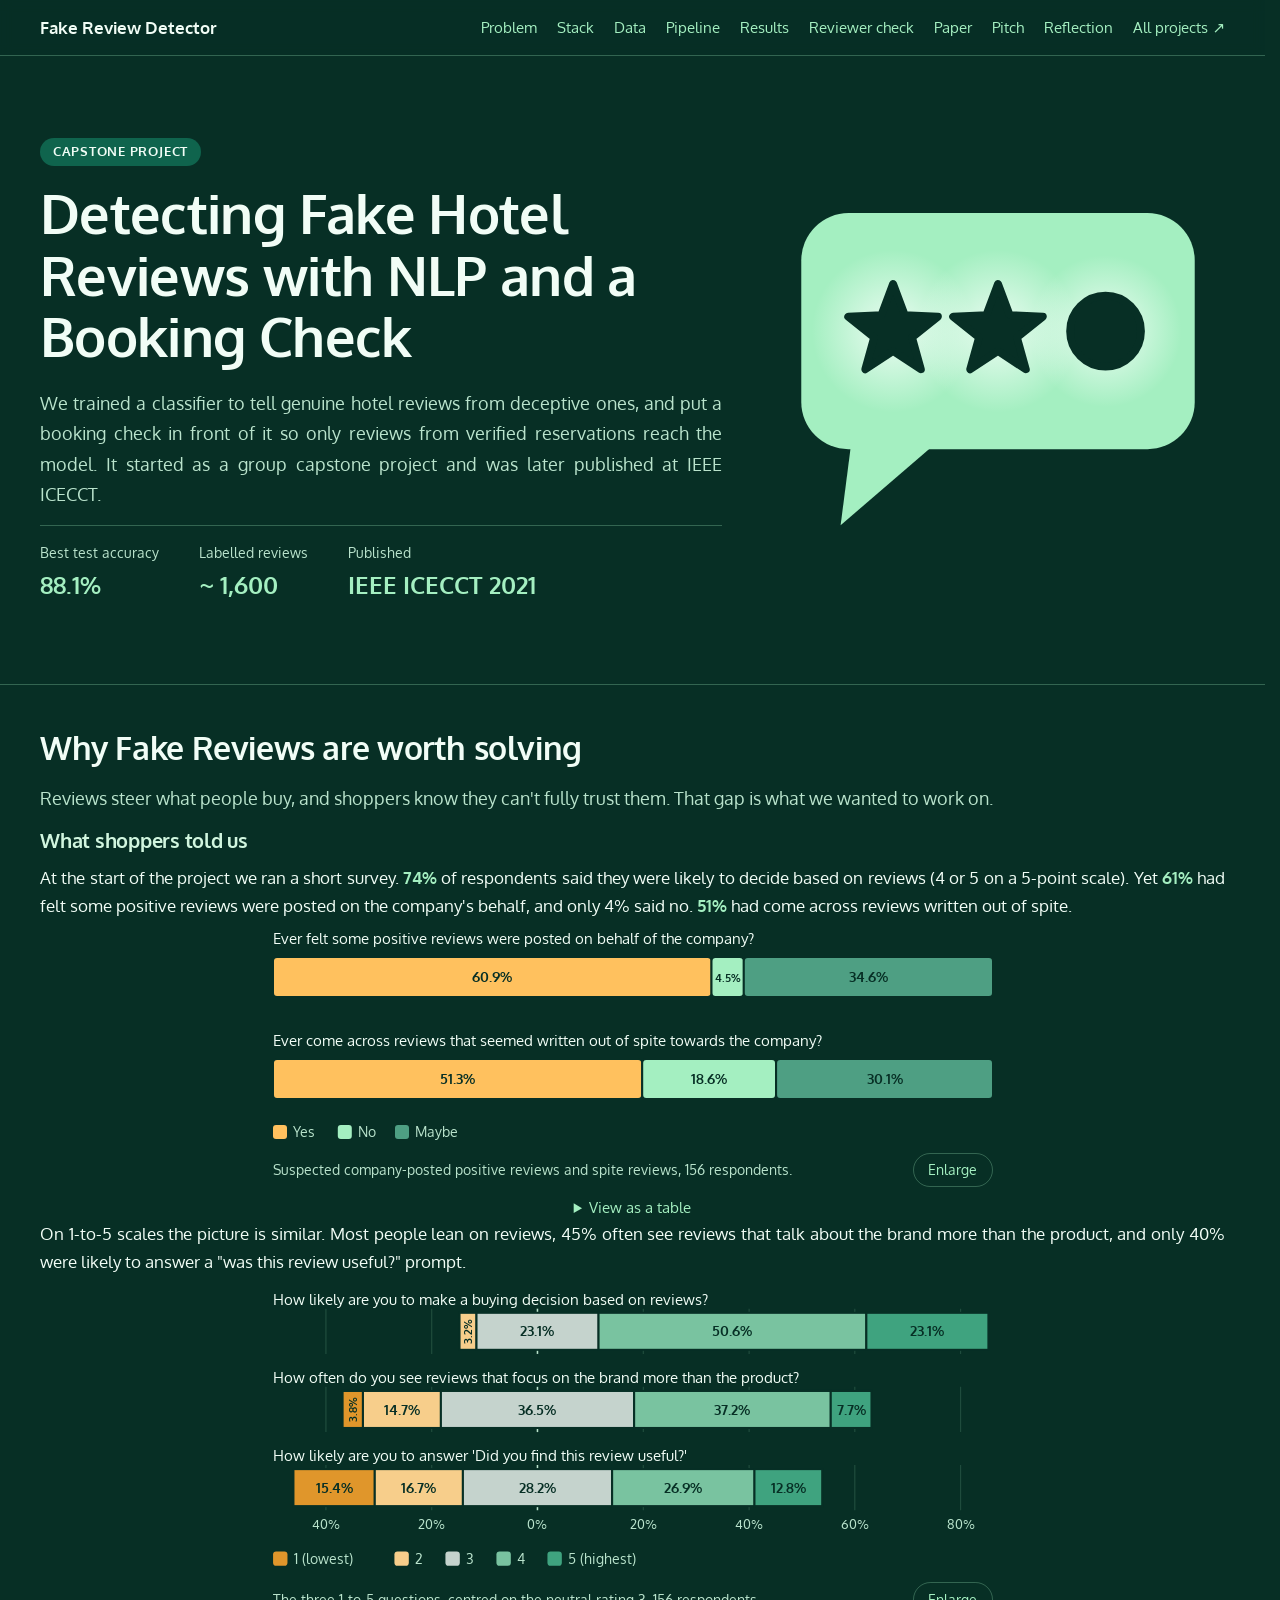
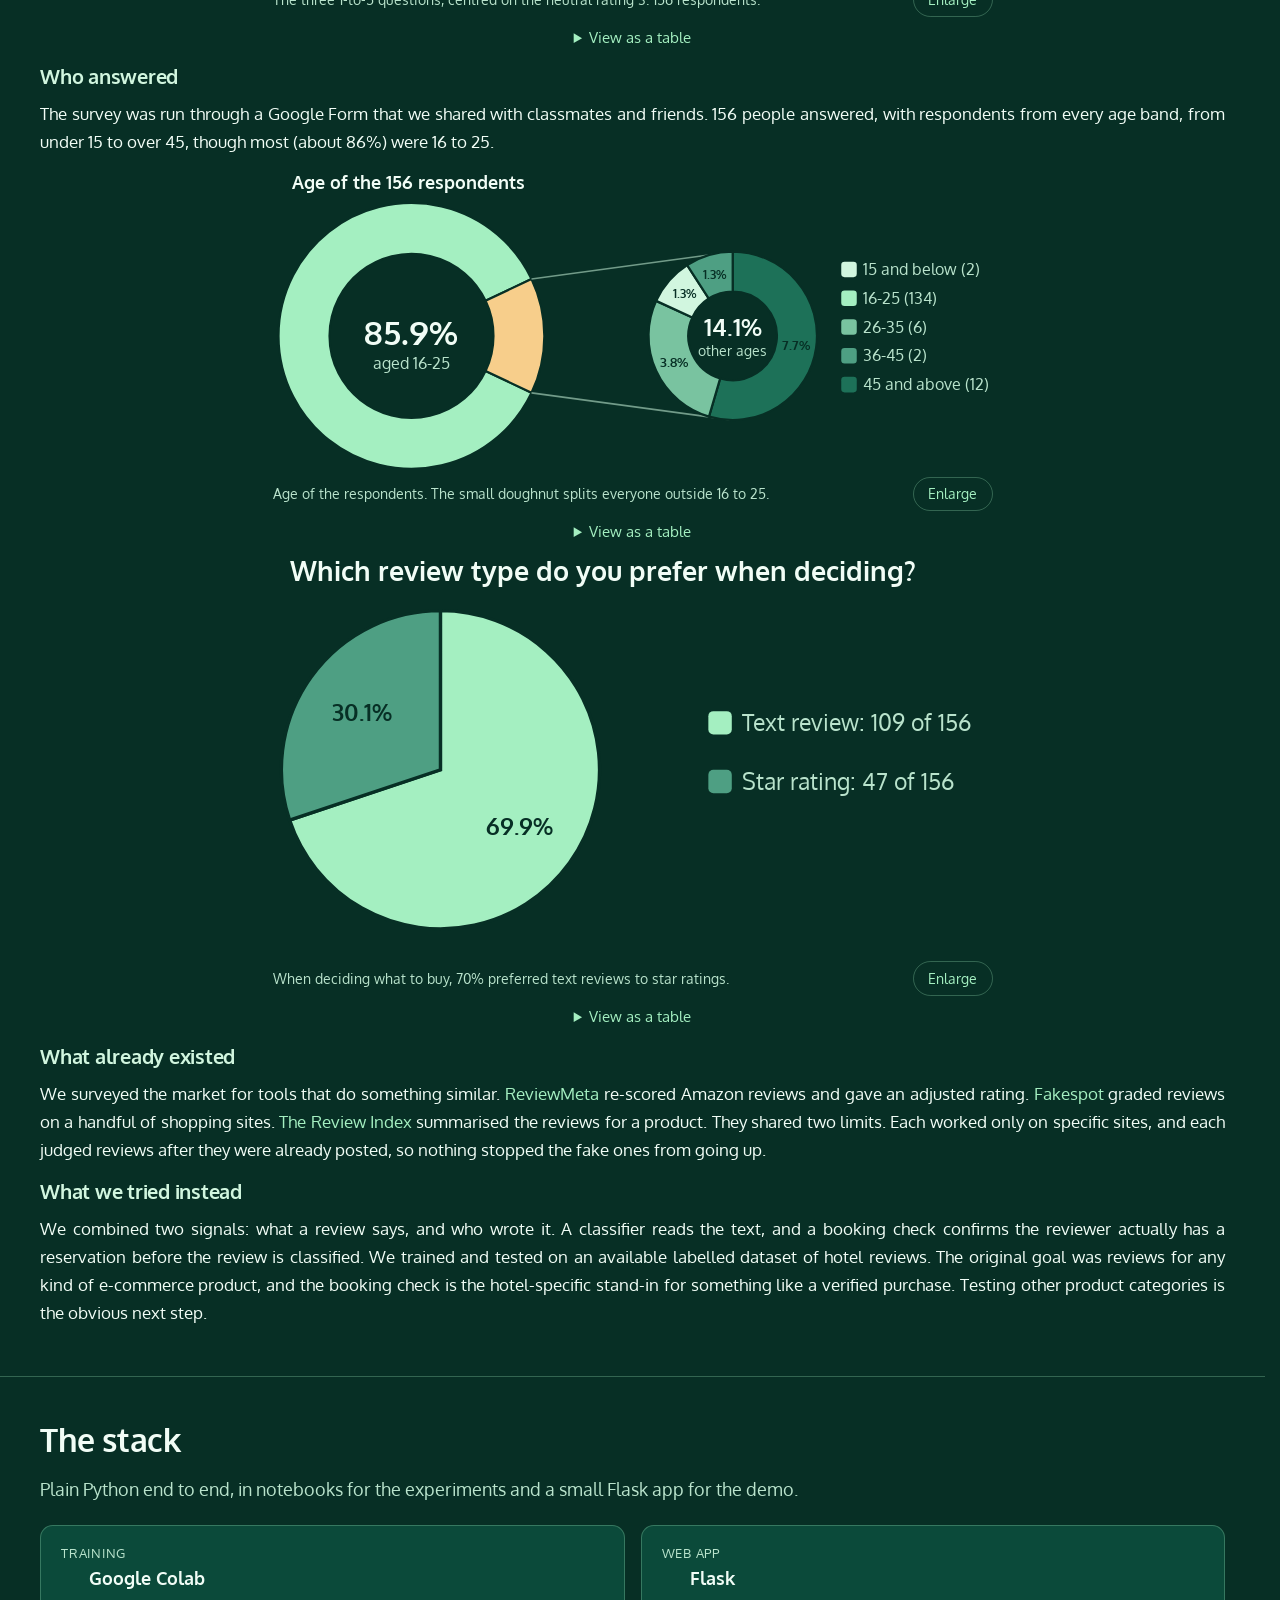
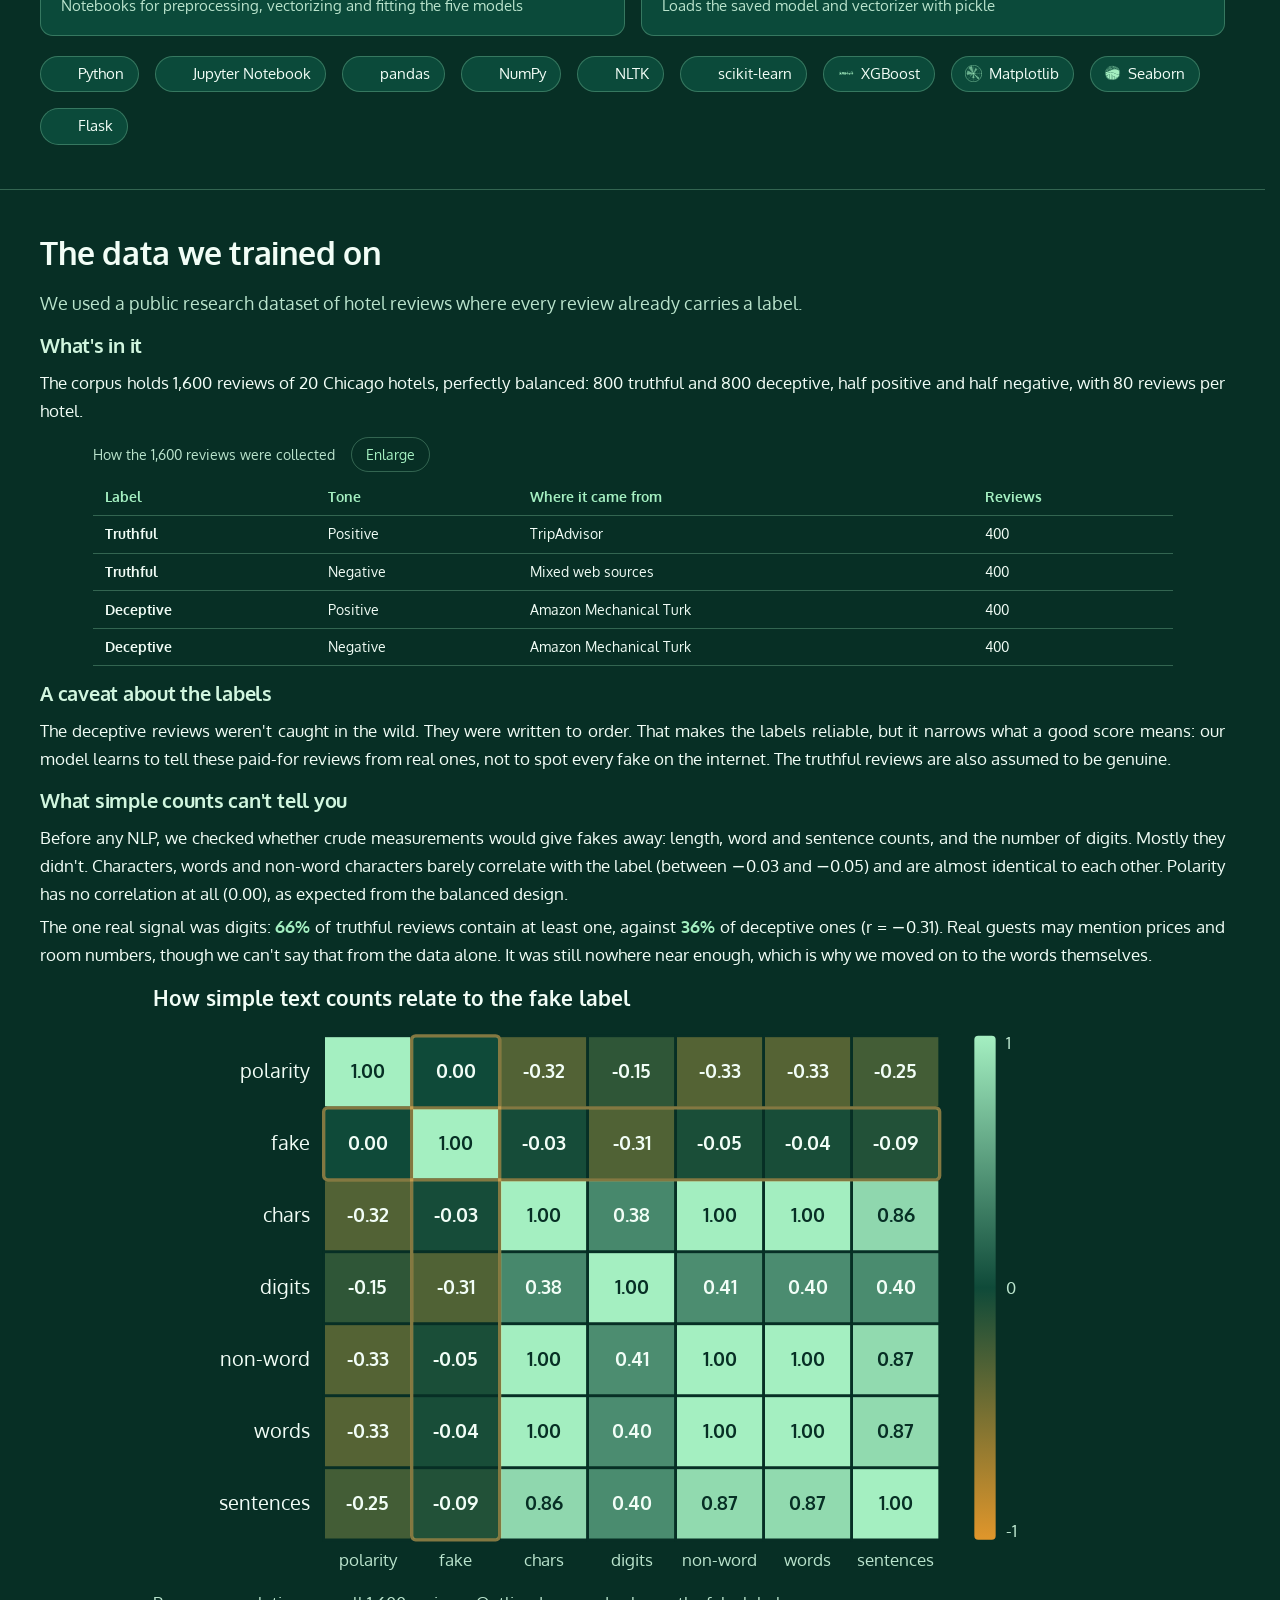
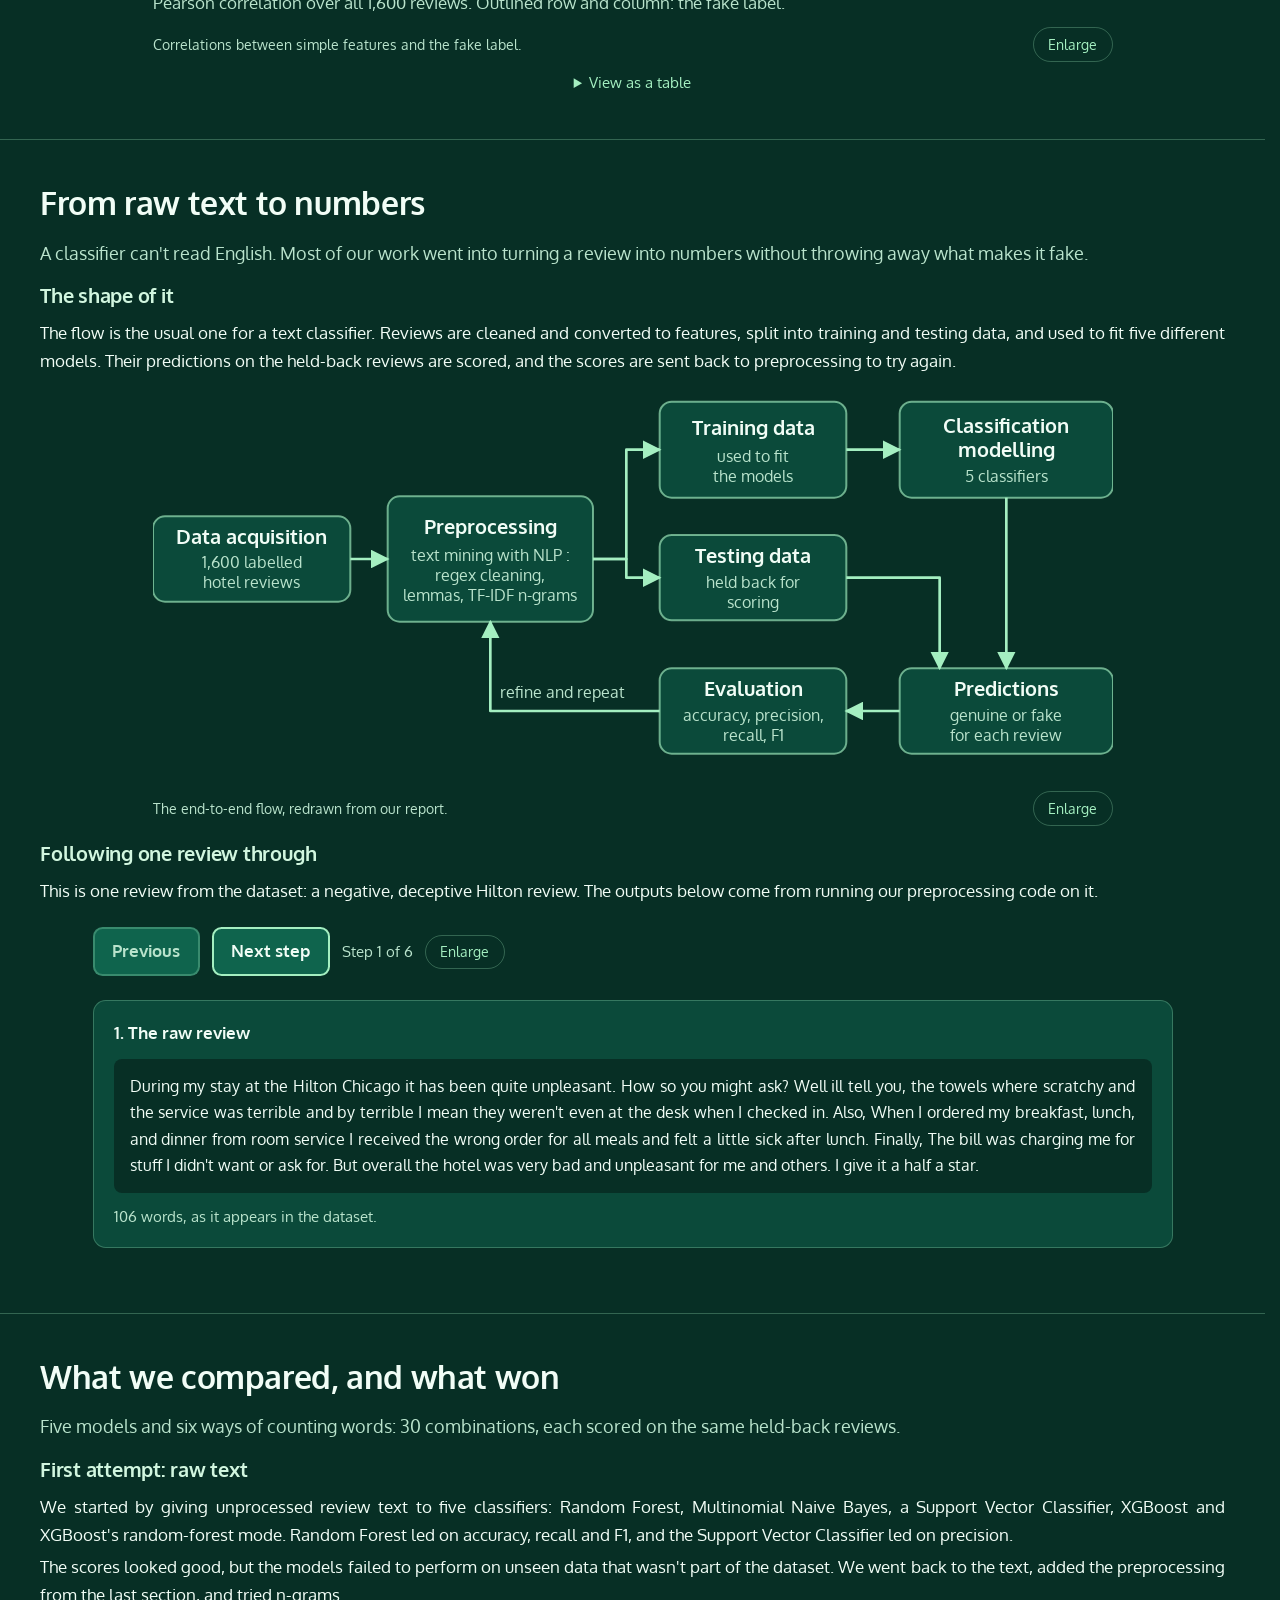
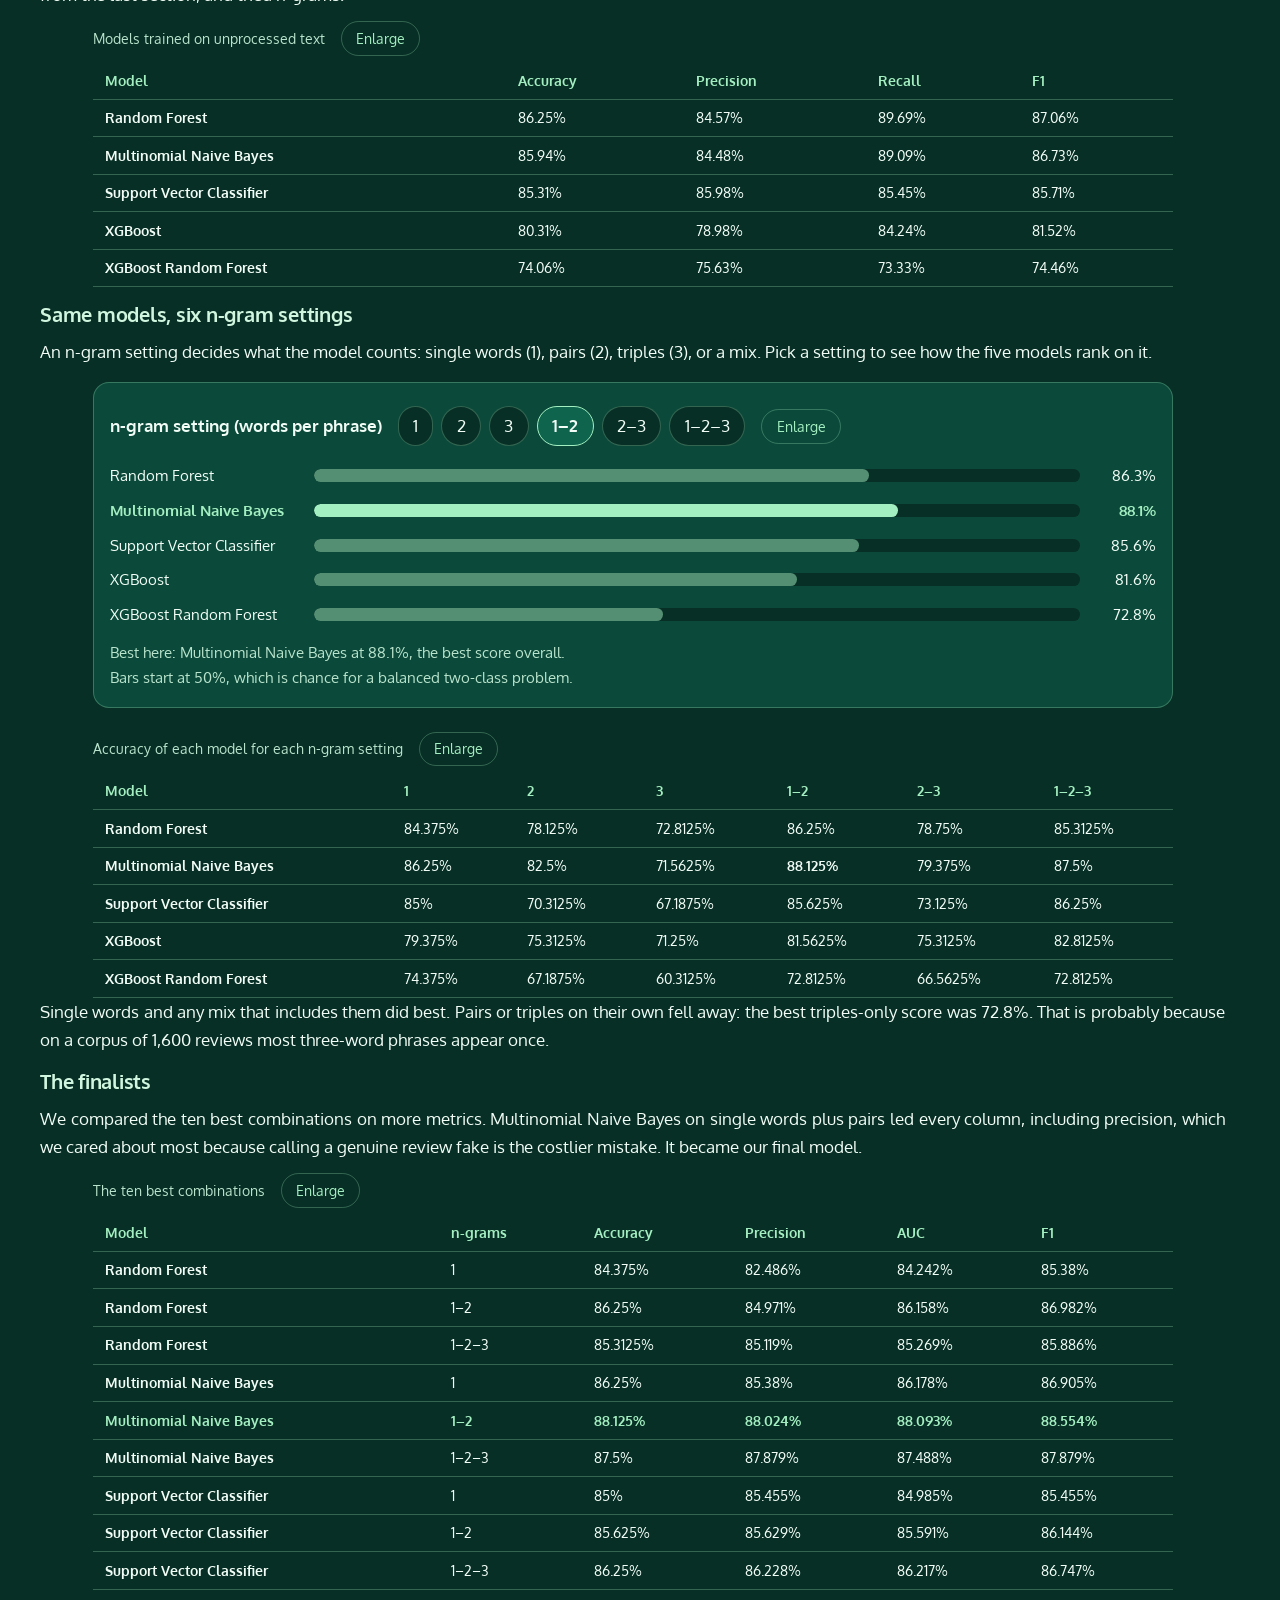
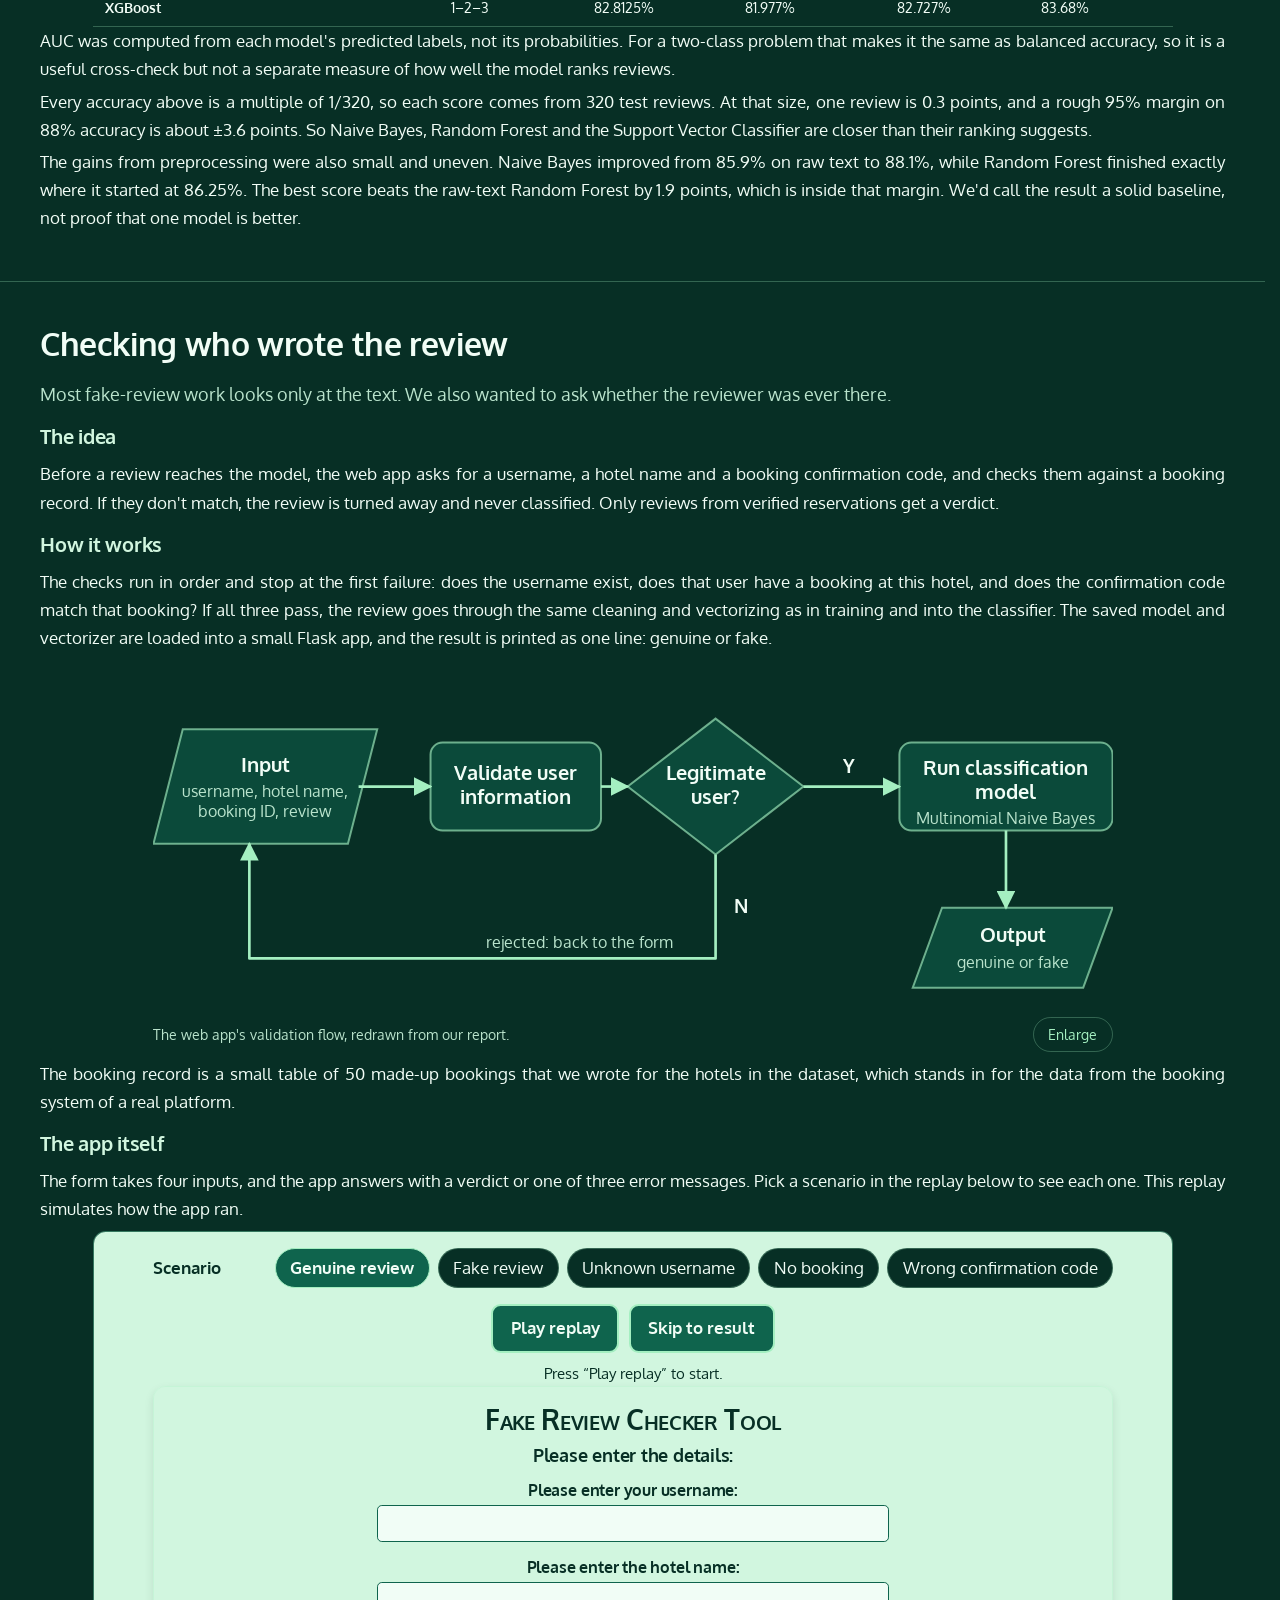
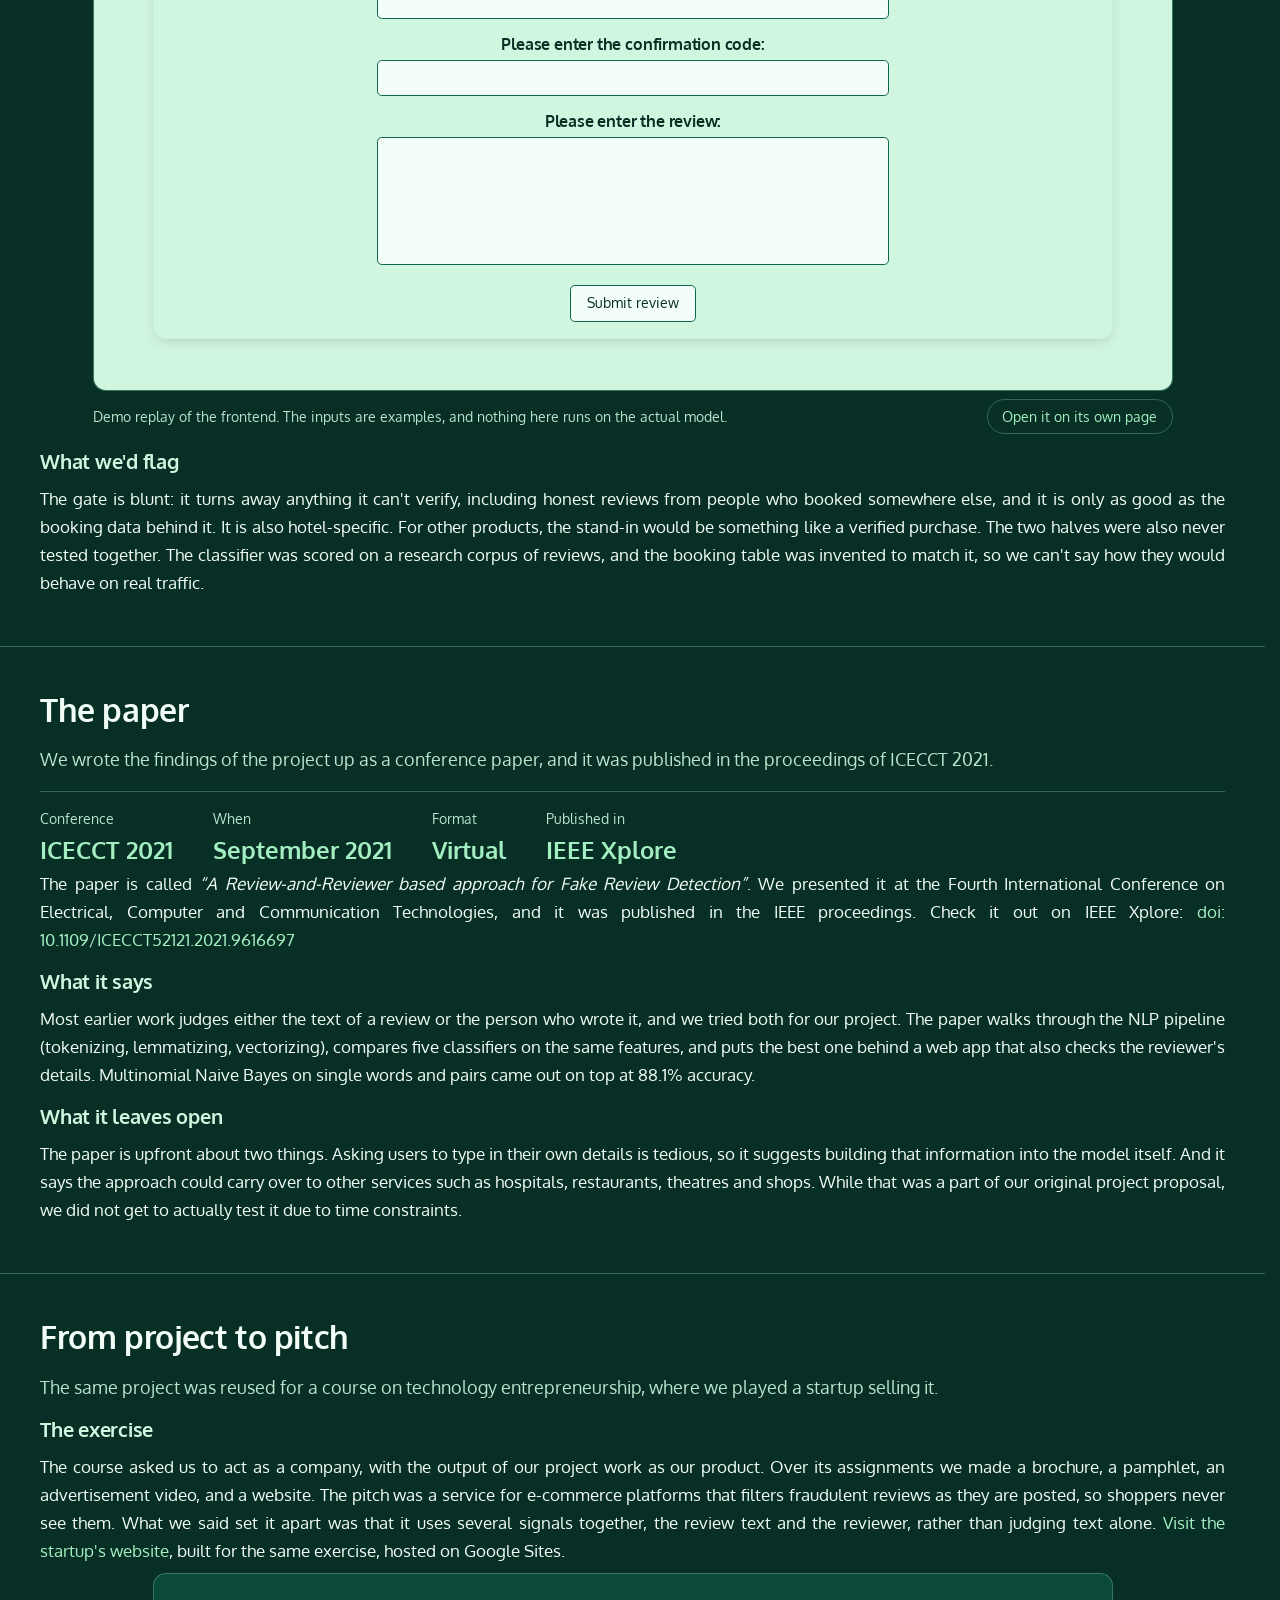
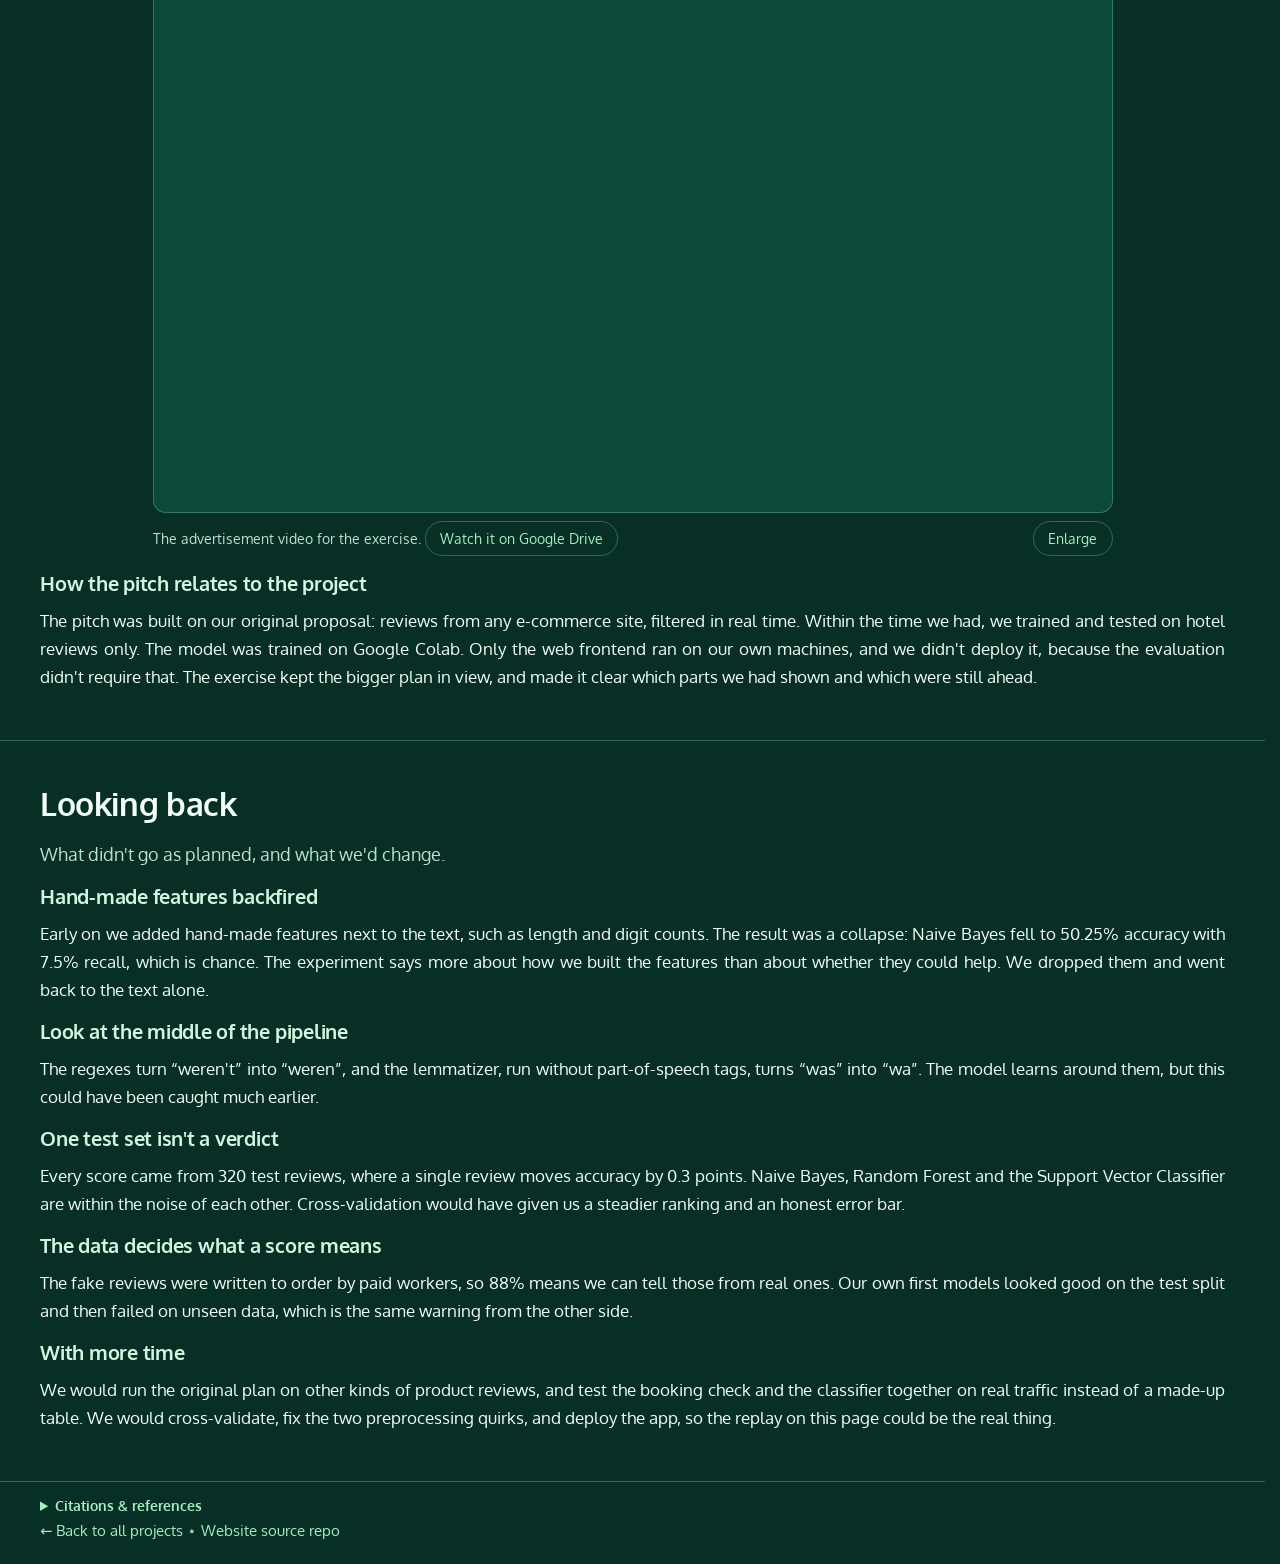
==== commit 0a80666f: "Optimize/minify assets - Compress images and svgs - Whitespace formatting - And some minor style cha" ====
--- a/index.html
+++ b/index.html
@@ -8,7 +8,6 @@
   <meta name="theme-color" content="#072F25">
   <meta name="color-scheme" content="dark">
   <link rel="canonical" href="https://rugvedb133.github.io/fake-review-detector/">
-
   <!-- Open Graph -->
   <meta property="og:type" content="website">
   <meta property="og:title" content="Fake Review Detection using Machine Learning">
@@ -18,24 +17,21 @@
   <meta property="og:image:width" content="1200">
   <meta property="og:image:height" content="630">
   <meta property="og:image:alt" content="A mint speech bubble holding two stars and a dot, beside the title Fake Review Detection using Machine Learning.">
-
   <!-- Twitter Card -->
   <meta name="twitter:card" content="summary_large_image">
   <meta name="twitter:title" content="Fake Review Detection using Machine Learning">
   <meta name="twitter:description" content="Detecting fake hotel reviews with NLP and a booking check.">
   <meta name="twitter:image" content="https://rugvedb133.github.io/fake-review-detector/images/social-preview.png">
   <meta name="twitter:image:alt" content="A mint speech bubble holding two stars and a dot, beside the title Fake Review Detection using Machine Learning.">
-
   <!-- Icons -->
   <link rel="icon" href="favicon.svg" type="image/svg+xml">
   <link rel="icon" href="favicon.ico" sizes="48x48">
   <link rel="apple-touch-icon" href="apple-touch-icon.png">
-
   <!-- Fonts -->
   <link rel="preconnect" href="https://fonts.googleapis.com">
   <link rel="preconnect" href="https://fonts.gstatic.com" crossorigin>
   <link rel="stylesheet" href="https://fonts.googleapis.com/css2?family=Oxygen:wght@400;700&display=swap">
-
+  <!-- Stylesheet and script -->
   <link rel="stylesheet" href="styles.css">
   <script src="script.js" defer></script>
 </head>
@@ -116,16 +112,41 @@
             <button type="button" class="enlarge" data-target="fig-survey-trust">Enlarge<span class="visually-hidden"> the trust questions chart</span></button>
           </figcaption>
         </figure>
-          <details class="table-toggle">
-            <summary>View as a table</summary>
-            <div class="table-scroll" id="tbl-survey-trust" role="group" tabindex="0" aria-label="Answers to the two trust questions (156 respondents)">
-              <table class="data-table" aria-labelledby="cap-tbl-survey-trust">
-                <caption><span class="caption-inner"><span class="caption-text" id="cap-tbl-survey-trust">Answers to the two trust questions (156 respondents)</span><button type="button" class="enlarge" data-target="tbl-survey-trust">Enlarge<span class="visually-hidden"> the trust questions table</span></button></span></caption>
-                <thead><tr><th scope="col">Question</th><th scope="col">Yes</th><th scope="col">No</th><th scope="col">Maybe</th></tr></thead>
-                <tbody><tr><th scope="row">Positive reviews posted on behalf of the company</th><td>95 (60.9%)</td><td>7 (4.5%)</td><td>54 (34.6%)</td></tr><tr><th scope="row">Reviews written out of spite</th><td>80 (51.3%)</td><td>29 (18.6%)</td><td>47 (30.1%)</td></tr></tbody>
-              </table>
-            </div>
-          </details>
+        <details class="table-toggle">
+          <summary>View as a table</summary>
+          <div class="table-scroll" id="tbl-survey-trust" role="group" tabindex="0" aria-label="Answers to the two trust questions (156 respondents)">
+            <table class="data-table" aria-labelledby="cap-tbl-survey-trust">
+              <caption>
+                <span class="caption-inner">
+                  <span class="caption-text" id="cap-tbl-survey-trust">Answers to the two trust questions (156 respondents)</span>
+                  <button type="button" class="enlarge" data-target="tbl-survey-trust">Enlarge<span class="visually-hidden"> the trust questions table</span></button>
+                </span>
+              </caption>
+              <thead>
+                <tr>
+                  <th scope="col">Question</th>
+                  <th scope="col">Yes</th>
+                  <th scope="col">No</th>
+                  <th scope="col">Maybe</th>
+                </tr>
+              </thead>
+              <tbody>
+                <tr>
+                  <th scope="row">Positive reviews posted on behalf of the company</th>
+                  <td>95 (60.9%)</td>
+                  <td>7 (4.5%)</td>
+                  <td>54 (34.6%)</td>
+                </tr>
+                <tr>
+                  <th scope="row">Reviews written out of spite</th>
+                  <td>80 (51.3%)</td>
+                  <td>29 (18.6%)</td>
+                  <td>47 (30.1%)</td>
+                </tr>
+              </tbody>
+            </table>
+          </div>
+        </details>
         <p>
           On 1-to-5 scales the picture is similar. Most people lean on reviews, 45% often see reviews that talk about the brand more than the product, and only 40% were likely to answer a "was this review useful?" prompt.
         </p>
@@ -138,16 +159,55 @@
             <button type="button" class="enlarge" data-target="fig-survey-likelihood">Enlarge<span class="visually-hidden"> the 1 to 5 questions chart</span></button>
           </figcaption>
         </figure>
-          <details class="table-toggle">
-            <summary>View as a table</summary>
-            <div class="table-scroll" id="tbl-survey-likelihood" role="group" tabindex="0" aria-label="Answers on a 1 to 5 scale (156 respondents)">
-              <table class="data-table" aria-labelledby="cap-tbl-survey-likelihood">
-                <caption><span class="caption-inner"><span class="caption-text" id="cap-tbl-survey-likelihood">Answers on a 1 to 5 scale (156 respondents)</span><button type="button" class="enlarge" data-target="tbl-survey-likelihood">Enlarge<span class="visually-hidden"> the 1 to 5 questions table</span></button></span></caption>
-                <thead><tr><th scope="col">Question</th><th scope="col">1 (lowest)</th><th scope="col">2</th><th scope="col">3</th><th scope="col">4</th><th scope="col">5 (highest)</th></tr></thead>
-                <tbody><tr><th scope="row">Likely to decide based on reviews</th><td>0 (0.0%)</td><td>5 (3.2%)</td><td>36 (23.1%)</td><td>79 (50.6%)</td><td>36 (23.1%)</td></tr><tr><th scope="row">Reviews focus on the brand, not the product</th><td>6 (3.8%)</td><td>23 (14.7%)</td><td>57 (36.5%)</td><td>58 (37.2%)</td><td>12 (7.7%)</td></tr><tr><th scope="row">Likely to answer &ldquo;Did you find this review useful?&rdquo;</th><td>24 (15.4%)</td><td>26 (16.7%)</td><td>44 (28.2%)</td><td>42 (26.9%)</td><td>20 (12.8%)</td></tr></tbody>
-              </table>
-            </div>
-          </details>
+        <details class="table-toggle">
+          <summary>View as a table</summary>
+          <div class="table-scroll" id="tbl-survey-likelihood" role="group" tabindex="0" aria-label="Answers on a 1 to 5 scale (156 respondents)">
+            <table class="data-table" aria-labelledby="cap-tbl-survey-likelihood">
+              <caption>
+                <span class="caption-inner">
+                  <span class="caption-text" id="cap-tbl-survey-likelihood">Answers on a 1 to 5 scale (156 respondents)</span>
+                  <button type="button" class="enlarge" data-target="tbl-survey-likelihood">Enlarge<span class="visually-hidden"> the 1 to 5 questions table</span></button>
+                </span>
+              </caption>
+              <thead>
+                <tr>
+                  <th scope="col">Question</th>
+                  <th scope="col">1 (lowest)</th>
+                  <th scope="col">2</th>
+                  <th scope="col">3</th>
+                  <th scope="col">4</th>
+                  <th scope="col">5 (highest)</th>
+                </tr>
+              </thead>
+              <tbody>
+                <tr>
+                  <th scope="row">Likely to decide based on reviews</th>
+                  <td>0 (0.0%)</td>
+                  <td>5 (3.2%)</td>
+                  <td>36 (23.1%)</td>
+                  <td>79 (50.6%)</td>
+                  <td>36 (23.1%)</td>
+                </tr>
+                <tr>
+                  <th scope="row">Reviews focus on the brand, not the product</th>
+                  <td>6 (3.8%)</td>
+                  <td>23 (14.7%)</td>
+                  <td>57 (36.5%)</td>
+                  <td>58 (37.2%)</td>
+                  <td>12 (7.7%)</td>
+                </tr>
+                <tr>
+                  <th scope="row">Likely to answer &ldquo;Did you find this review useful?&rdquo;</th>
+                  <td>24 (15.4%)</td>
+                  <td>26 (16.7%)</td>
+                  <td>44 (28.2%)</td>
+                  <td>42 (26.9%)</td>
+                  <td>20 (12.8%)</td>
+                </tr>
+              </tbody>
+            </table>
+          </div>
+        </details>
 
         <h3>Who answered</h3>
         <p>
@@ -163,16 +223,47 @@
             <button type="button" class="enlarge" data-target="fig-survey-age">Enlarge<span class="visually-hidden"> the age chart</span></button>
           </figcaption>
         </figure>
-          <details class="table-toggle">
-            <summary>View as a table</summary>
-            <div class="table-scroll" id="tbl-survey-age" role="group" tabindex="0" aria-label="Age group (all 156 respondents; 16–25 includes 2 who left age blank)">
-              <table class="data-table" aria-labelledby="cap-tbl-survey-age">
-                <caption><span class="caption-inner"><span class="caption-text" id="cap-tbl-survey-age">Age group (all 156 respondents; 16&ndash;25 includes 2 who left age blank)</span><button type="button" class="enlarge" data-target="tbl-survey-age">Enlarge<span class="visually-hidden"> the age table</span></button></span></caption>
-                <thead><tr><th scope="col">Age group</th><th scope="col">Respondents</th></tr></thead>
-                <tbody><tr><th scope="row">15 and below</th><td>2 (1.3%)</td></tr><tr><th scope="row">16&ndash;25</th><td>134 (85.9%)</td></tr><tr><th scope="row">26&ndash;35</th><td>6 (3.8%)</td></tr><tr><th scope="row">36&ndash;45</th><td>2 (1.3%)</td></tr><tr><th scope="row">45 and above</th><td>12 (7.7%)</td></tr></tbody>
-              </table>
-            </div>
-          </details>
+        <details class="table-toggle">
+          <summary>View as a table</summary>
+          <div class="table-scroll" id="tbl-survey-age" role="group" tabindex="0" aria-label="Age group (all 156 respondents; 16–25 includes 2 who left age blank)">
+            <table class="data-table" aria-labelledby="cap-tbl-survey-age">
+              <caption>
+                <span class="caption-inner">
+                  <span class="caption-text" id="cap-tbl-survey-age">Age group (all 156 respondents; 16&ndash;25 includes 2 who left age blank)</span>
+                  <button type="button" class="enlarge" data-target="tbl-survey-age">Enlarge<span class="visually-hidden"> the age table</span></button>
+                </span>
+              </caption>
+              <thead>
+                <tr>
+                  <th scope="col">Age group</th>
+                  <th scope="col">Respondents</th>
+                </tr>
+              </thead>
+              <tbody>
+                <tr>
+                  <th scope="row">15 and below</th>
+                  <td>2 (1.3%)</td>
+                </tr>
+                <tr>
+                  <th scope="row">16&ndash;25</th>
+                  <td>134 (85.9%)</td>
+                </tr>
+                <tr>
+                  <th scope="row">26&ndash;35</th>
+                  <td>6 (3.8%)</td>
+                </tr>
+                <tr>
+                  <th scope="row">36&ndash;45</th>
+                  <td>2 (1.3%)</td>
+                </tr>
+                <tr>
+                  <th scope="row">45 and above</th>
+                  <td>12 (7.7%)</td>
+                </tr>
+              </tbody>
+            </table>
+          </div>
+        </details>
         <figure class="chart" id="fig-survey-preference">
           <object data="images/survey-preference.svg" type="image/svg+xml" role="img" aria-label="Pie chart of preferred review type" style="aspect-ratio: 430 / 240">
             <img src="images/survey-preference.svg" alt="Pie chart: 69.9% of respondents prefer text reviews and 30.1% prefer star ratings." width="430" height="240">
@@ -182,30 +273,45 @@
             <button type="button" class="enlarge" data-target="fig-survey-preference">Enlarge<span class="visually-hidden"> the review type chart</span></button>
           </figcaption>
         </figure>
-          <details class="table-toggle">
-            <summary>View as a table</summary>
-            <div class="table-scroll" id="tbl-survey-preference" role="group" tabindex="0" aria-label="Preferred review type (156 respondents)">
-              <table class="data-table" aria-labelledby="cap-tbl-survey-preference">
-                <caption><span class="caption-inner"><span class="caption-text" id="cap-tbl-survey-preference">Preferred review type (156 respondents)</span><button type="button" class="enlarge" data-target="tbl-survey-preference">Enlarge<span class="visually-hidden"> the review type table</span></button></span></caption>
-                <thead><tr><th scope="col">Type</th><th scope="col">Respondents</th></tr></thead>
-                <tbody><tr><th scope="row">Text review</th><td>109 (69.9%)</td></tr><tr><th scope="row">Star rating</th><td>47 (30.1%)</td></tr></tbody>
-              </table>
-            </div>
-          </details>
+        <details class="table-toggle">
+          <summary>View as a table</summary>
+          <div class="table-scroll" id="tbl-survey-preference" role="group" tabindex="0" aria-label="Preferred review type (156 respondents)">
+            <table class="data-table" aria-labelledby="cap-tbl-survey-preference">
+              <caption>
+                <span class="caption-inner">
+                  <span class="caption-text" id="cap-tbl-survey-preference">Preferred review type (156 respondents)</span>
+                  <button type="button" class="enlarge" data-target="tbl-survey-preference">Enlarge<span class="visually-hidden"> the review type table</span></button>
+                </span>
+              </caption>
+              <thead>
+                <tr>
+                  <th scope="col">Type</th>
+                  <th scope="col">Respondents</th>
+                </tr>
+              </thead>
+              <tbody>
+                <tr>
+                  <th scope="row">Text review</th>
+                  <td>109 (69.9%)</td>
+                </tr>
+                <tr>
+                  <th scope="row">Star rating</th>
+                  <td>47 (30.1%)</td>
+                </tr>
+              </tbody>
+            </table>
+          </div>
+        </details>
 
         <h3>What already existed</h3>
         <p>
           We surveyed the market for tools that do something similar. <a href="https://web.archive.org/web/2020/https://reviewmeta.com/" title="(Archived version) ReviewMeta.com - Amazon Review Checker">ReviewMeta<span class="visually-hidden"> (archived version)</span></a> re-scored Amazon reviews and gave an adjusted rating. <a href="https://web.archive.org/web/2020/https://www.fakespot.com/" title="(Archived version) Fakespot | Analyze and identify fake reviews and counterfeits">Fakespot<span class="visually-hidden"> (archived version)</span></a> graded reviews on a handful of shopping sites. <a href="https://web.archive.org/web/2020/https://thereviewindex.com/" title="(Archived version)  Review Summarizer for Gadget Reviews">The Review Index<span class="visually-hidden"> (archived version)</span></a> summarised the reviews for a product.
-        </p>
-        <p>
           They shared two limits. Each worked only on specific sites, and each judged reviews after they were already posted, so nothing stopped the fake ones from going up.
         </p>
 
         <h3>What we tried instead</h3>
         <p>
           We combined two signals: what a review says, and who wrote it. A classifier reads the text, and a booking check confirms the reviewer actually has a reservation before the review is classified.
-        </p>
-        <p>
           We trained and tested on an available labelled dataset of hotel reviews. The original goal was reviews for any kind of e-commerce product, and the booking check is the hotel-specific stand-in for something like a verified purchase. Testing other product categories is the obvious next step.
         </p>
       </div>
@@ -259,15 +365,45 @@
         </p>
         <div class="table-scroll" id="tbl-dataset" role="group" tabindex="0" aria-label="How the 1,600 reviews were collected">
           <table class="data-table" aria-labelledby="cap-tbl-dataset">
-            <caption><span class="caption-inner"><span class="caption-text" id="cap-tbl-dataset">How the 1,600 reviews were collected</span><button type="button" class="enlarge" data-target="tbl-dataset">Enlarge<span class="visually-hidden"> the dataset table</span></button></span></caption>
+            <caption>
+              <span class="caption-inner">
+                <span class="caption-text" id="cap-tbl-dataset">How the 1,600 reviews were collected</span>
+                <button type="button" class="enlarge" data-target="tbl-dataset">Enlarge<span class="visually-hidden"> the dataset table</span></button>
+              </span>
+            </caption>
             <thead>
-              <tr><th scope="col">Label</th><th scope="col">Tone</th><th scope="col">Where it came from</th><th scope="col">Reviews</th></tr>
+              <tr>
+                <th scope="col">Label</th>
+                <th scope="col">Tone</th>
+                <th scope="col">Where it came from</th>
+                <th scope="col">Reviews</th>
+              </tr>
             </thead>
             <tbody>
-              <tr><th scope="row">Truthful</th><td>Positive</td><td>TripAdvisor</td><td>400</td></tr>
-              <tr><th scope="row">Truthful</th><td>Negative</td><td>Mixed web sources</td><td>400</td></tr>
-              <tr><th scope="row">Deceptive</th><td>Positive</td><td>Amazon Mechanical Turk</td><td>400</td></tr>
-              <tr><th scope="row">Deceptive</th><td>Negative</td><td>Amazon Mechanical Turk</td><td>400</td></tr>
+              <tr>
+                <th scope="row">Truthful</th>
+                <td>Positive</td>
+                <td>TripAdvisor</td>
+                <td>400</td>
+              </tr>
+              <tr>
+                <th scope="row">Truthful</th>
+                <td>Negative</td>
+                <td>Mixed web sources</td>
+                <td>400</td>
+              </tr>
+              <tr>
+                <th scope="row">Deceptive</th>
+                <td>Positive</td>
+                <td>Amazon Mechanical Turk</td>
+                <td>400</td>
+              </tr>
+              <tr>
+                <th scope="row">Deceptive</th>
+                <td>Negative</td>
+                <td>Amazon Mechanical Turk</td>
+                <td>400</td>
+              </tr>
             </tbody>
           </table>
         </div>
@@ -293,16 +429,103 @@
             <button type="button" class="enlarge" data-target="fig-correlation-heatmap">Enlarge<span class="visually-hidden"> the correlation heatmap</span></button>
           </figcaption>
         </figure>
-          <details class="table-toggle">
-            <summary>View as a table</summary>
-            <div class="table-scroll" id="tbl-heatmap" role="group" tabindex="0" aria-label="Pearson correlations, 1,600 reviews">
-              <table class="data-table" aria-labelledby="cap-tbl-heatmap">
-                <caption><span class="caption-inner"><span class="caption-text" id="cap-tbl-heatmap">Pearson correlations, 1,600 reviews</span><button type="button" class="enlarge" data-target="tbl-heatmap">Enlarge<span class="visually-hidden"> the correlation table</span></button></span></caption>
-                <thead><tr><td></td><th scope="col">polarity</th><th scope="col">fake</th><th scope="col">characters</th><th scope="col">digits</th><th scope="col">non-word characters</th><th scope="col">words</th><th scope="col">sentences</th></tr></thead>
-                <tbody><tr><th scope="row">polarity</th><td>1.00</td><td>0.00</td><td>-0.32</td><td>-0.15</td><td>-0.33</td><td>-0.33</td><td>-0.25</td></tr><tr><th scope="row">fake</th><td>0.00</td><td>1.00</td><td>-0.03</td><td>-0.31</td><td>-0.05</td><td>-0.04</td><td>-0.09</td></tr><tr><th scope="row">characters</th><td>-0.32</td><td>-0.03</td><td>1.00</td><td>0.38</td><td>1.00</td><td>1.00</td><td>0.86</td></tr><tr><th scope="row">digits</th><td>-0.15</td><td>-0.31</td><td>0.38</td><td>1.00</td><td>0.41</td><td>0.40</td><td>0.40</td></tr><tr><th scope="row">non-word characters</th><td>-0.33</td><td>-0.05</td><td>1.00</td><td>0.41</td><td>1.00</td><td>1.00</td><td>0.87</td></tr><tr><th scope="row">words</th><td>-0.33</td><td>-0.04</td><td>1.00</td><td>0.40</td><td>1.00</td><td>1.00</td><td>0.87</td></tr><tr><th scope="row">sentences</th><td>-0.25</td><td>-0.09</td><td>0.86</td><td>0.40</td><td>0.87</td><td>0.87</td><td>1.00</td></tr></tbody>
-              </table>
-            </div>
-          </details>
+        <details class="table-toggle">
+          <summary>View as a table</summary>
+          <div class="table-scroll" id="tbl-heatmap" role="group" tabindex="0" aria-label="Pearson correlations, 1,600 reviews">
+            <table class="data-table" aria-labelledby="cap-tbl-heatmap">
+              <caption>
+                <span class="caption-inner">
+                  <span class="caption-text" id="cap-tbl-heatmap">Pearson correlations, 1,600 reviews</span>
+                  <button type="button" class="enlarge" data-target="tbl-heatmap">Enlarge<span class="visually-hidden"> the correlation table</span></button>
+                </span>
+              </caption>
+              <thead>
+                <tr>
+                  <td></td>
+                  <th scope="col">polarity</th>
+                  <th scope="col">fake</th>
+                  <th scope="col">characters</th>
+                  <th scope="col">digits</th>
+                  <th scope="col">non-word characters</th>
+                  <th scope="col">words</th>
+                  <th scope="col">sentences</th>
+                </tr>
+              </thead>
+              <tbody>
+                <tr>
+                  <th scope="row">polarity</th>
+                  <td>1.00</td>
+                  <td>0.00</td>
+                  <td>-0.32</td>
+                  <td>-0.15</td>
+                  <td>-0.33</td>
+                  <td>-0.33</td>
+                  <td>-0.25</td>
+                </tr>
+                <tr>
+                  <th scope="row">fake</th>
+                  <td>0.00</td>
+                  <td>1.00</td>
+                  <td>-0.03</td>
+                  <td>-0.31</td>
+                  <td>-0.05</td>
+                  <td>-0.04</td>
+                  <td>-0.09</td>
+                </tr>
+                <tr>
+                  <th scope="row">characters</th>
+                  <td>-0.32</td>
+                  <td>-0.03</td>
+                  <td>1.00</td>
+                  <td>0.38</td>
+                  <td>1.00</td>
+                  <td>1.00</td>
+                  <td>0.86</td>
+                </tr>
+                <tr>
+                  <th scope="row">digits</th>
+                  <td>-0.15</td>
+                  <td>-0.31</td>
+                  <td>0.38</td>
+                  <td>1.00</td>
+                  <td>0.41</td>
+                  <td>0.40</td>
+                  <td>0.40</td>
+                </tr>
+                <tr>
+                  <th scope="row">non-word characters</th>
+                  <td>-0.33</td>
+                  <td>-0.05</td>
+                  <td>1.00</td>
+                  <td>0.41</td>
+                  <td>1.00</td>
+                  <td>1.00</td>
+                  <td>0.87</td>
+                </tr>
+                <tr>
+                  <th scope="row">words</th>
+                  <td>-0.33</td>
+                  <td>-0.04</td>
+                  <td>1.00</td>
+                  <td>0.40</td>
+                  <td>1.00</td>
+                  <td>1.00</td>
+                  <td>0.87</td>
+                </tr>
+                <tr>
+                  <th scope="row">sentences</th>
+                  <td>-0.25</td>
+                  <td>-0.09</td>
+                  <td>0.86</td>
+                  <td>0.40</td>
+                  <td>0.87</td>
+                  <td>0.87</td>
+                  <td>1.00</td>
+                </tr>
+              </tbody>
+            </table>
+          </div>
+        </details>
       </div>
     </section>
 
@@ -332,45 +555,142 @@
           This is one review from the dataset: a negative, deceptive Hilton review. The outputs below come from running our preprocessing code on it.
         </p>
         <div class="walkthrough" id="walkthrough" data-label="Walkthrough: one review through the pipeline">
-        <button type="button" class="enlarge" data-target="walkthrough">Enlarge<span class="visually-hidden"> the review walkthrough</span></button>
-        <ol class="stepper" data-stepper>
-          <li class="step">
-            <h4>1. The raw review</h4>
-            <blockquote class="sample">During my stay at the Hilton Chicago it has been quite unpleasant. How so you might ask? Well ill tell you, the towels where scratchy and the service was terrible and by terrible I mean they weren&#x27;t even at the desk when I checked in. Also, When I ordered my breakfast, lunch, and dinner from room service I received the wrong order for all meals and felt a little sick after lunch. Finally, The bill was charging me for stuff I didn&#x27;t want or ask for. But overall the hotel was very bad and unpleasant for me and others. I give it a half a star.
-            </blockquote>
-            <p class="step-note">106 words, as it appears in the dataset.</p>
-          </li>
-          <li class="step">
-            <h4>2. Clean it</h4>
-            <p class="sample">during my stay at the hilton chicago it has been quite unpleasant how so you might ask well ill tell you the towels where scratchy and the service was terrible and by terrible mean they weren even at the desk when checked in also when ordered my breakfast lunch and dinner from room service received the wrong order for all meals and felt little sick after lunch finally the bill was charging me for stuff didn want or ask for but overall the hotel was very bad and unpleasant for me and others give it half star </p>
-            <p class="step-note">Regular expressions strip punctuation, drop single letters like &ldquo;I&rdquo; and &ldquo;a&rdquo;, and lowercase everything: 97 words left. They also do some collateral damage. &ldquo;weren't&rdquo; became &ldquo;weren&rdquo;, because the apostrophe split the word and the lone &ldquo;t&rdquo; was dropped.</p>
-          </li>
-          <li class="step" data-wipe>
-            <h4>3. Reduce words to their base form</h4>
-            <p class="sample">during my stay at the hilton chicago it <mark>ha</mark> been quite unpleasant how so you might ask well ill tell you the <mark>towel</mark> where scratchy and the service <mark>wa</mark> terrible and by terrible mean they weren even at the desk when checked in also when ordered my breakfast lunch and dinner from room service received the wrong order for all <mark>meal</mark> and felt little sick after lunch finally the bill <mark>wa</mark> charging me for stuff didn want or ask for but overall the hotel <mark>wa</mark> very bad and unpleasant for me and others give it half star</p>
-            <p class="step-note">A WordNet lemmatizer maps each word to a dictionary form. Six words changed (highlighted). It runs without part-of-speech tags, so it treats every word as a noun: &ldquo;towels&rdquo; correctly becomes &ldquo;towel&rdquo;, but &ldquo;was&rdquo; becomes &ldquo;wa&rdquo; and &ldquo;has&rdquo; becomes &ldquo;ha&rdquo;. The model only needs consistency, so it's harmless, but it's a known wart.</p>
-          </li>
-          <li class="step">
-            <h4>4. Drop filler, then count words and pairs</h4>
-            <ul class="chips"><li>stay</li><li>hilton</li><li>chicago</li><li>ha</li><li>quite</li><li>unpleasant</li><li>might</li><li>ask</li><li>well</li><li>tell</li><li>towel</li><li>service</li><li>terrible</li><li>mean</li><li>even</li><li>desk</li><li>checked</li><li>also</li><li>ordered</li><li>breakfast</li><li>dinner</li><li>received</li><li>wrong</li><li>order</li><li>meal</li><li>felt</li><li>little</li><li>finally</li><li>bill</li><li>stuff</li><li>want</li><li>overall</li><li>bad</li><li>others</li><li>give</li><li>half</li><li>star</li><li>stay hilton</li><li>hilton chicago</li><li>chicago ha</li><li>service wa</li><li>wa terrible</li><li>room service</li><li>hotel wa</li><li>wa bad</li></ul>
-            <p class="step-note">The vectorizer drops 45 common words (&ldquo;the&rdquo;, &ldquo;at&rdquo;, &ldquo;it&rdquo;), leaving 52 single words, and pairs neighbours into 51 two-word phrases. Only terms that appear in at least five training reviews, and are among the 1,500 most frequent, are kept, so this review ends up with 45 distinct terms (shown above) out of 49 occurrences.</p>
-          </li>
-          <li class="step" data-bars>
-            <h4>5. Weigh each term</h4>
-            <ol class="weights"><li><span class="term">unpleasant</span><span class="wbar" aria-hidden="true"><i style="width:87.2%"></i></span><span class="num">0.349</span></li><li><span class="term">terrible</span><span class="wbar" aria-hidden="true"><i style="width:77.2%"></i></span><span class="num">0.309</span></li><li><span class="term">ask</span><span class="wbar" aria-hidden="true"><i style="width:68.5%"></i></span><span class="num">0.274</span></li><li><span class="term">stay hilton</span><span class="wbar" aria-hidden="true"><i style="width:45.7%"></i></span><span class="num">0.183</span></li><li><span class="term">wa bad</span><span class="wbar" aria-hidden="true"><i style="width:45.2%"></i></span><span class="num">0.181</span></li><li><span class="term">wa terrible</span><span class="wbar" aria-hidden="true"><i style="width:44.7%"></i></span><span class="num">0.179</span></li><li><span class="term">stuff</span><span class="wbar" aria-hidden="true"><i style="width:43.7%"></i></span><span class="num">0.175</span></li><li><span class="term">chicago ha</span><span class="wbar" aria-hidden="true"><i style="width:41.2%"></i></span><span class="num">0.165</span></li><li><span class="term">mean</span><span class="wbar" aria-hidden="true"><i style="width:40.0%"></i></span><span class="num">0.160</span></li><li><span class="term">bill</span><span class="wbar" aria-hidden="true"><i style="width:39.8%"></i></span><span class="num">0.159</span></li></ol>
-            <p class="step-note">TF-IDF gives a term more weight when it appears often in this review and rarely across the others. These are the ten heaviest, and the bars are scaled so a weight of 0.4 fills the track. The whole review becomes a vector of 1,500 such weights, almost all zero, and that vector is all the classifier ever sees. Note &ldquo;wa terrible&rdquo;, the lemmatizer wart showing up inside a phrase.</p>
-          </li>
-          <li class="step">
-            <h4>6. The verdict</h4>
-            <div class="result-card">
-              <p class="rc-small">User details successfully verified</p>
-              <p class="rc-label">Prediction:</p>
-              <p class="rc-verdict">This is a <strong>fake review</strong>.</p>
-            </div>
-            <p class="step-note">The vector goes to our final model, Multinomial Naive Bayes on unigrams and bigrams, and the app prints one line. This review is labelled deceptive in the dataset, so that is the right answer.</p>
-          </li>
-        </ol>
-      </div>
+          <button type="button" class="enlarge" data-target="walkthrough">Enlarge<span class="visually-hidden"> the review walkthrough</span></button>
+          <ol class="stepper" data-stepper>
+            <li class="step">
+              <h4>1. The raw review</h4>
+              <blockquote class="sample">During my stay at the Hilton Chicago it has been quite unpleasant. How so you might ask? Well ill tell you, the towels where scratchy and the service was terrible and by terrible I mean they weren&#x27;t even at the desk when I checked in. Also, When I ordered my breakfast, lunch, and dinner from room service I received the wrong order for all meals and felt a little sick after lunch. Finally, The bill was charging me for stuff I didn&#x27;t want or ask for. But overall the hotel was very bad and unpleasant for me and others. I give it a half a star.
+              </blockquote>
+              <p class="step-note">106 words, as it appears in the dataset.</p>
+            </li>
+            <li class="step">
+              <h4>2. Clean it</h4>
+              <p class="sample">during my stay at the hilton chicago it has been quite unpleasant how so you might ask well ill tell you the towels where scratchy and the service was terrible and by terrible mean they weren even at the desk when checked in also when ordered my breakfast lunch and dinner from room service received the wrong order for all meals and felt little sick after lunch finally the bill was charging me for stuff didn want or ask for but overall the hotel was very bad and unpleasant for me and others give it half star </p>
+              <p class="step-note">Regular expressions strip punctuation, drop single letters like &ldquo;I&rdquo; and &ldquo;a&rdquo;, and lowercase everything: 97 words left. They also do some collateral damage. &ldquo;weren't&rdquo; became &ldquo;weren&rdquo;, because the apostrophe split the word and the lone &ldquo;t&rdquo; was dropped.</p>
+            </li>
+            <li class="step" data-wipe>
+              <h4>3. Reduce words to their base form</h4>
+              <p class="sample">during my stay at the hilton chicago it <mark>ha</mark> been quite unpleasant how so you might ask well ill tell you the <mark>towel</mark> where scratchy and the service <mark>wa</mark> terrible and by terrible mean they weren even at the desk when checked in also when ordered my breakfast lunch and dinner from room service received the wrong order for all <mark>meal</mark> and felt little sick after lunch finally the bill <mark>wa</mark> charging me for stuff didn want or ask for but overall the hotel <mark>wa</mark> very bad and unpleasant for me and others give it half star</p>
+              <p class="step-note">A WordNet lemmatizer maps each word to a dictionary form. Six words changed (highlighted). It runs without part-of-speech tags, so it treats every word as a noun: &ldquo;towels&rdquo; correctly becomes &ldquo;towel&rdquo;, but &ldquo;was&rdquo; becomes &ldquo;wa&rdquo; and &ldquo;has&rdquo; becomes &ldquo;ha&rdquo;. The model only needs consistency, so it's harmless, but it's a known wart.</p>
+            </li>
+            <li class="step">
+              <h4>4. Drop filler, then count words and pairs</h4>
+              <ul class="chips">
+                <li>stay</li>
+                <li>hilton</li>
+                <li>chicago</li>
+                <li>ha</li>
+                <li>quite</li>
+                <li>unpleasant</li>
+                <li>might</li>
+                <li>ask</li>
+                <li>well</li>
+                <li>tell</li>
+                <li>towel</li>
+                <li>service</li>
+                <li>terrible</li>
+                <li>mean</li>
+                <li>even</li>
+                <li>desk</li>
+                <li>checked</li>
+                <li>also</li>
+                <li>ordered</li>
+                <li>breakfast</li>
+                <li>dinner</li>
+                <li>received</li>
+                <li>wrong</li>
+                <li>order</li>
+                <li>meal</li>
+                <li>felt</li>
+                <li>little</li>
+                <li>finally</li>
+                <li>bill</li>
+                <li>stuff</li>
+                <li>want</li>
+                <li>overall</li>
+                <li>bad</li>
+                <li>others</li>
+                <li>give</li>
+                <li>half</li>
+                <li>star</li>
+                <li>stay hilton</li>
+                <li>hilton chicago</li>
+                <li>chicago ha</li>
+                <li>service wa</li>
+                <li>wa terrible</li>
+                <li>room service</li>
+                <li>hotel wa</li>
+                <li>wa bad</li>
+              </ul>
+              <p class="step-note">The vectorizer drops 45 common words (&ldquo;the&rdquo;, &ldquo;at&rdquo;, &ldquo;it&rdquo;), leaving 52 single words, and pairs neighbours into 51 two-word phrases. Only terms that appear in at least five training reviews, and are among the 1,500 most frequent, are kept, so this review ends up with 45 distinct terms (shown above) out of 49 occurrences.</p>
+            </li>
+            <li class="step" data-bars>
+              <h4>5. Weigh each term</h4>
+              <ol class="weights">
+                <li>
+                  <span class="term">unpleasant</span>
+                  <span class="wbar" aria-hidden="true"><i style="width:87.2%"></i></span>
+                  <span class="num">0.349</span>
+                </li>
+                <li>
+                  <span class="term">terrible</span>
+                  <span class="wbar" aria-hidden="true"><i style="width:77.2%"></i></span>
+                  <span class="num">0.309</span>
+                </li>
+                <li>
+                  <span class="term">ask</span>
+                  <span class="wbar" aria-hidden="true"><i style="width:68.5%"></i></span>
+                  <span class="num">0.274</span>
+                </li>
+                <li>
+                  <span class="term">stay hilton</span>
+                  <span class="wbar" aria-hidden="true"><i style="width:45.7%"></i></span>
+                  <span class="num">0.183</span>
+                </li>
+                <li>
+                  <span class="term">wa bad</span>
+                  <span class="wbar" aria-hidden="true"><i style="width:45.2%"></i></span>
+                  <span class="num">0.181</span>
+                </li>
+                <li>
+                  <span class="term">wa terrible</span>
+                  <span class="wbar" aria-hidden="true"><i style="width:44.7%"></i></span>
+                  <span class="num">0.179</span>
+                </li>
+                <li>
+                  <span class="term">stuff</span>
+                  <span class="wbar" aria-hidden="true"><i style="width:43.7%"></i></span>
+                  <span class="num">0.175</span>
+                </li>
+                <li>
+                  <span class="term">chicago ha</span>
+                  <span class="wbar" aria-hidden="true"><i style="width:41.2%"></i></span>
+                  <span class="num">0.165</span>
+                </li>
+                <li>
+                  <span class="term">mean</span>
+                  <span class="wbar" aria-hidden="true"><i style="width:40.0%"></i></span>
+                  <span class="num">0.160</span>
+                </li>
+                <li>
+                  <span class="term">bill</span>
+                  <span class="wbar" aria-hidden="true"><i style="width:39.8%"></i></span>
+                  <span class="num">0.159</span>
+                </li>
+              </ol>
+              <p class="step-note">TF-IDF gives a term more weight when it appears often in this review and rarely across the others. These are the ten heaviest, and the bars are scaled so a weight of 0.4 fills the track. The whole review becomes a vector of 1,500 such weights, almost all zero, and that vector is all the classifier ever sees. Note &ldquo;wa terrible&rdquo;, the lemmatizer wart showing up inside a phrase.</p>
+            </li>
+            <li class="step">
+              <h4>6. The verdict</h4>
+              <div class="result-card">
+                <p class="rc-small">User details successfully verified</p>
+                <p class="rc-label">Prediction:</p>
+                <p class="rc-verdict">This is a <strong>fake review</strong>.</p>
+              </div>
+              <p class="step-note">The vector goes to our final model, Multinomial Naive Bayes on unigrams and bigrams, and the app prints one line. This review is labelled deceptive in the dataset, so that is the right answer.</p>
+            </li>
+          </ol>
+        </div>
       </div>
     </section>
 
@@ -390,9 +710,58 @@
         </p>
         <div class="table-scroll" id="tbl-baseline" role="group" tabindex="0" aria-label="Models trained on unprocessed text">
           <table class="data-table" aria-labelledby="cap-tbl-baseline">
-            <caption><span class="caption-inner"><span class="caption-text" id="cap-tbl-baseline">Models trained on unprocessed text</span><button type="button" class="enlarge" data-target="tbl-baseline">Enlarge<span class="visually-hidden"> the raw-text results table</span></button></span></caption>
-            <thead><tr><th scope="col">Model</th><th scope="col">Accuracy</th><th scope="col">Precision</th><th scope="col">Recall</th><th scope="col">F1</th></tr></thead>
-            <tbody><tr><th scope="row">Random Forest</th><td>86.25%</td><td>84.57%</td><td>89.69%</td><td>87.06%</td></tr><tr><th scope="row">Multinomial Naive Bayes</th><td>85.94%</td><td>84.48%</td><td>89.09%</td><td>86.73%</td></tr><tr><th scope="row">Support Vector Classifier</th><td>85.31%</td><td>85.98%</td><td>85.45%</td><td>85.71%</td></tr><tr><th scope="row">XGBoost</th><td>80.31%</td><td>78.98%</td><td>84.24%</td><td>81.52%</td></tr><tr><th scope="row">XGBoost Random Forest</th><td>74.06%</td><td>75.63%</td><td>73.33%</td><td>74.46%</td></tr></tbody>
+            <caption>
+              <span class="caption-inner">
+                <span class="caption-text" id="cap-tbl-baseline">Models trained on unprocessed text</span>
+                <button type="button" class="enlarge" data-target="tbl-baseline">Enlarge<span class="visually-hidden"> the raw-text results table</span></button>
+              </span>
+            </caption>
+            <thead>
+              <tr>
+                <th scope="col">Model</th>
+                <th scope="col">Accuracy</th>
+                <th scope="col">Precision</th>
+                <th scope="col">Recall</th>
+                <th scope="col">F1</th>
+              </tr>
+            </thead>
+            <tbody>
+              <tr>
+                <th scope="row">Random Forest</th>
+                <td>86.25%</td>
+                <td>84.57%</td>
+                <td>89.69%</td>
+                <td>87.06%</td>
+              </tr>
+              <tr>
+                <th scope="row">Multinomial Naive Bayes</th>
+                <td>85.94%</td>
+                <td>84.48%</td>
+                <td>89.09%</td>
+                <td>86.73%</td>
+              </tr>
+              <tr>
+                <th scope="row">Support Vector Classifier</th>
+                <td>85.31%</td>
+                <td>85.98%</td>
+                <td>85.45%</td>
+                <td>85.71%</td>
+              </tr>
+              <tr>
+                <th scope="row">XGBoost</th>
+                <td>80.31%</td>
+                <td>78.98%</td>
+                <td>84.24%</td>
+                <td>81.52%</td>
+              </tr>
+              <tr>
+                <th scope="row">XGBoost Random Forest</th>
+                <td>74.06%</td>
+                <td>75.63%</td>
+                <td>73.33%</td>
+                <td>74.46%</td>
+              </tr>
+            </tbody>
           </table>
         </div>
 
@@ -403,8 +772,15 @@
         <div class="explorer" id="explorer" data-explorer data-label="Accuracy of each model by n-gram setting" hidden>
           <fieldset>
             <legend>n-gram setting (words per phrase)</legend>
-            <div class="chips-radio"><label><input type="radio" name="ngram" value="1"><span>1</span></label><label><input type="radio" name="ngram" value="2"><span>2</span></label><label><input type="radio" name="ngram" value="3"><span>3</span></label><label><input type="radio" name="ngram" value="1-2" checked><span>1&ndash;2</span></label><label><input type="radio" name="ngram" value="2-3"><span>2&ndash;3</span></label><label><input type="radio" name="ngram" value="1-2-3"><span>1&ndash;2&ndash;3</span></label></div>
-        <button type="button" class="enlarge" data-target="explorer">Enlarge<span class="visually-hidden"> the n-gram explorer</span></button>
+            <div class="chips-radio">
+              <label><input type="radio" name="ngram" value="1"><span>1</span></label>
+              <label><input type="radio" name="ngram" value="2"><span>2</span></label>
+              <label><input type="radio" name="ngram" value="3"><span>3</span></label>
+              <label><input type="radio" name="ngram" value="1-2" checked><span>1&ndash;2</span></label>
+              <label><input type="radio" name="ngram" value="2-3"><span>2&ndash;3</span></label>
+              <label><input type="radio" name="ngram" value="1-2-3"><span>1&ndash;2&ndash;3</span></label>
+            </div>
+            <button type="button" class="enlarge" data-target="explorer">Enlarge<span class="visually-hidden"> the n-gram explorer</span></button>
           </fieldset>
           <ul class="rbars" aria-live="polite"></ul>
           <p class="step-note" data-best></p>
@@ -412,9 +788,70 @@
         </div>
         <div class="table-scroll" id="tbl-ngram" role="group" tabindex="0" aria-label="Accuracy of each model for each n-gram setting">
           <table class="data-table" aria-labelledby="cap-tbl-ngram">
-            <caption><span class="caption-inner"><span class="caption-text" id="cap-tbl-ngram">Accuracy of each model for each n-gram setting</span><button type="button" class="enlarge" data-target="tbl-ngram">Enlarge<span class="visually-hidden"> the n-gram accuracy table</span></button></span></caption>
-            <thead><tr><th scope="col">Model</th><th scope="col">1</th><th scope="col">2</th><th scope="col">3</th><th scope="col">1&ndash;2</th><th scope="col">2&ndash;3</th><th scope="col">1&ndash;2&ndash;3</th></tr></thead>
-            <tbody><tr><th scope="row">Random Forest</th><td>84.375%</td><td>78.125%</td><td>72.8125%</td><td>86.25%</td><td>78.75%</td><td>85.3125%</td></tr><tr><th scope="row">Multinomial Naive Bayes</th><td>86.25%</td><td>82.5%</td><td>71.5625%</td><td><strong>88.125%</strong></td><td>79.375%</td><td>87.5%</td></tr><tr><th scope="row">Support Vector Classifier</th><td>85%</td><td>70.3125%</td><td>67.1875%</td><td>85.625%</td><td>73.125%</td><td>86.25%</td></tr><tr><th scope="row">XGBoost</th><td>79.375%</td><td>75.3125%</td><td>71.25%</td><td>81.5625%</td><td>75.3125%</td><td>82.8125%</td></tr><tr><th scope="row">XGBoost Random Forest</th><td>74.375%</td><td>67.1875%</td><td>60.3125%</td><td>72.8125%</td><td>66.5625%</td><td>72.8125%</td></tr></tbody>
+            <caption>
+              <span class="caption-inner">
+                <span class="caption-text" id="cap-tbl-ngram">Accuracy of each model for each n-gram setting</span>
+                <button type="button" class="enlarge" data-target="tbl-ngram">Enlarge<span class="visually-hidden"> the n-gram accuracy table</span></button>
+              </span>
+            </caption>
+            <thead>
+              <tr>
+                <th scope="col">Model</th>
+                <th scope="col">1</th>
+                <th scope="col">2</th>
+                <th scope="col">3</th>
+                <th scope="col">1&ndash;2</th>
+                <th scope="col">2&ndash;3</th>
+                <th scope="col">1&ndash;2&ndash;3</th>
+              </tr>
+            </thead>
+            <tbody>
+              <tr>
+                <th scope="row">Random Forest</th>
+                <td>84.375%</td>
+                <td>78.125%</td>
+                <td>72.8125%</td>
+                <td>86.25%</td>
+                <td>78.75%</td>
+                <td>85.3125%</td>
+              </tr>
+              <tr>
+                <th scope="row">Multinomial Naive Bayes</th>
+                <td>86.25%</td>
+                <td>82.5%</td>
+                <td>71.5625%</td>
+                <td><strong>88.125%</strong></td>
+                <td>79.375%</td>
+                <td>87.5%</td>
+              </tr>
+              <tr>
+                <th scope="row">Support Vector Classifier</th>
+                <td>85%</td>
+                <td>70.3125%</td>
+                <td>67.1875%</td>
+                <td>85.625%</td>
+                <td>73.125%</td>
+                <td>86.25%</td>
+              </tr>
+              <tr>
+                <th scope="row">XGBoost</th>
+                <td>79.375%</td>
+                <td>75.3125%</td>
+                <td>71.25%</td>
+                <td>81.5625%</td>
+                <td>75.3125%</td>
+                <td>82.8125%</td>
+              </tr>
+              <tr>
+                <th scope="row">XGBoost Random Forest</th>
+                <td>74.375%</td>
+                <td>67.1875%</td>
+                <td>60.3125%</td>
+                <td>72.8125%</td>
+                <td>66.5625%</td>
+                <td>72.8125%</td>
+              </tr>
+            </tbody>
           </table>
         </div>
         <p>
@@ -427,9 +864,104 @@
         </p>
         <div class="table-scroll" id="tbl-finalists" role="group" tabindex="0" aria-label="The ten best combinations">
           <table class="data-table" aria-labelledby="cap-tbl-finalists">
-            <caption><span class="caption-inner"><span class="caption-text" id="cap-tbl-finalists">The ten best combinations</span><button type="button" class="enlarge" data-target="tbl-finalists">Enlarge<span class="visually-hidden"> the finalists table</span></button></span></caption>
-            <thead><tr><th scope="col">Model</th><th scope="col">n-grams</th><th scope="col">Accuracy</th><th scope="col">Precision</th><th scope="col">AUC</th><th scope="col">F1</th></tr></thead>
-            <tbody><tr><th scope="row">Random Forest</th><td>1</td><td>84.375%</td><td>82.486%</td><td>84.242%</td><td>85.38%</td></tr><tr><th scope="row">Random Forest</th><td>1&ndash;2</td><td>86.25%</td><td>84.971%</td><td>86.158%</td><td>86.982%</td></tr><tr><th scope="row">Random Forest</th><td>1&ndash;2&ndash;3</td><td>85.3125%</td><td>85.119%</td><td>85.269%</td><td>85.886%</td></tr><tr><th scope="row">Multinomial Naive Bayes</th><td>1</td><td>86.25%</td><td>85.38%</td><td>86.178%</td><td>86.905%</td></tr><tr class="best"><th scope="row">Multinomial Naive Bayes</th><td>1&ndash;2</td><td>88.125%</td><td>88.024%</td><td>88.093%</td><td>88.554%</td></tr><tr><th scope="row">Multinomial Naive Bayes</th><td>1&ndash;2&ndash;3</td><td>87.5%</td><td>87.879%</td><td>87.488%</td><td>87.879%</td></tr><tr><th scope="row">Support Vector Classifier</th><td>1</td><td>85%</td><td>85.455%</td><td>84.985%</td><td>85.455%</td></tr><tr><th scope="row">Support Vector Classifier</th><td>1&ndash;2</td><td>85.625%</td><td>85.629%</td><td>85.591%</td><td>86.144%</td></tr><tr><th scope="row">Support Vector Classifier</th><td>1&ndash;2&ndash;3</td><td>86.25%</td><td>86.228%</td><td>86.217%</td><td>86.747%</td></tr><tr><th scope="row">XGBoost</th><td>1&ndash;2&ndash;3</td><td>82.8125%</td><td>81.977%</td><td>82.727%</td><td>83.68%</td></tr></tbody>
+            <caption>
+              <span class="caption-inner">
+                <span class="caption-text" id="cap-tbl-finalists">The ten best combinations</span>
+                <button type="button" class="enlarge" data-target="tbl-finalists">Enlarge<span class="visually-hidden"> the finalists table</span></button>
+              </span>
+            </caption>
+            <thead>
+              <tr>
+                <th scope="col">Model</th>
+                <th scope="col">n-grams</th>
+                <th scope="col">Accuracy</th>
+                <th scope="col">Precision</th>
+                <th scope="col">AUC</th>
+                <th scope="col">F1</th>
+              </tr>
+            </thead>
+            <tbody>
+              <tr>
+                <th scope="row">Random Forest</th>
+                <td>1</td>
+                <td>84.375%</td>
+                <td>82.486%</td>
+                <td>84.242%</td>
+                <td>85.38%</td>
+              </tr>
+              <tr>
+                <th scope="row">Random Forest</th>
+                <td>1&ndash;2</td>
+                <td>86.25%</td>
+                <td>84.971%</td>
+                <td>86.158%</td>
+                <td>86.982%</td>
+              </tr>
+              <tr>
+                <th scope="row">Random Forest</th>
+                <td>1&ndash;2&ndash;3</td>
+                <td>85.3125%</td>
+                <td>85.119%</td>
+                <td>85.269%</td>
+                <td>85.886%</td>
+              </tr>
+              <tr>
+                <th scope="row">Multinomial Naive Bayes</th>
+                <td>1</td>
+                <td>86.25%</td>
+                <td>85.38%</td>
+                <td>86.178%</td>
+                <td>86.905%</td>
+              </tr>
+                <tr class="best">
+                <th scope="row">Multinomial Naive Bayes</th>
+                <td>1&ndash;2</td>
+                <td>88.125%</td>
+                <td>88.024%</td>
+                <td>88.093%</td>
+                <td>88.554%</td>
+              </tr>
+              <tr>
+                <th scope="row">Multinomial Naive Bayes</th>
+                <td>1&ndash;2&ndash;3</td>
+                <td>87.5%</td>
+                <td>87.879%</td>
+                <td>87.488%</td>
+                <td>87.879%</td>
+              </tr>
+              <tr>
+                <th scope="row">Support Vector Classifier</th>
+                <td>1</td>
+                <td>85%</td>
+                <td>85.455%</td>
+                <td>84.985%</td>
+                <td>85.455%</td>
+              </tr>
+              <tr>
+                <th scope="row">Support Vector Classifier</th>
+                <td>1&ndash;2</td>
+                <td>85.625%</td>
+                <td>85.629%</td>
+                <td>85.591%</td>
+                <td>86.144%</td>
+              </tr>
+              <tr>
+                <th scope="row">Support Vector Classifier</th>
+                <td>1&ndash;2&ndash;3</td>
+                <td>86.25%</td>
+                <td>86.228%</td>
+                <td>86.217%</td>
+                <td>86.747%</td>
+              </tr>
+              <tr>
+                <th scope="row">XGBoost</th>
+                <td>1&ndash;2&ndash;3</td>
+                <td>82.8125%</td>
+                <td>81.977%</td>
+                <td>82.727%</td>
+                <td>83.68%</td>
+              </tr>
+            </tbody>
           </table>
         </div>
         <p class="note">
@@ -488,8 +1020,6 @@
         <h3>What we'd flag</h3>
         <p>
           The gate is blunt: it turns away anything it can't verify, including honest reviews from people who booked somewhere else, and it is only as good as the booking data behind it. It is also hotel-specific. For other products, the stand-in would be something like a verified purchase.
-        </p>
-        <p>
           The two halves were also never tested together. The classifier was scored on a research corpus of reviews, and the booking table was invented to match it, so we can't say how they would behave on real traffic.
         </p>
       </div>
@@ -547,17 +1077,13 @@
         <h3>The exercise</h3>
         <p>
           The course asked us to act as a company, with the output of our project work as our product. Over its assignments we made a brochure, a pamphlet, an advertisement video, and a website.
-        </p>
-        <p>
           The pitch was a service for e-commerce platforms that filters fraudulent reviews as they are posted, so shoppers never see them. What we said set it apart was that it uses several signals together, the review text and the reviewer, rather than judging text alone.
-        </p>
-        <p>
           <a href="https://sites.google.com/spit.ac.in/fidelity-tech">Visit the startup's website</a>, built for the same exercise, hosted on Google Sites.
         </p>
         <figure class="chart" id="fig-video" data-label="Advertisement video from the entrepreneurship exercise">
           <iframe class="video-frame" src="https://drive.google.com/file/d/19Lig60uZQT7nKnvUlC8qkqhTb_HhwyMV/preview" title="Advertisement video from the entrepreneurship exercise" loading="lazy" allow="fullscreen" allowfullscreen></iframe>
           <figcaption>
-            <span class="caption-text">The advertisement video for the exercise. <a href="https://drive.google.com/file/d/19Lig60uZQT7nKnvUlC8qkqhTb_HhwyMV/view">Watch it on Google Drive</a>.</span>
+            <span class="caption-text">The advertisement video for the exercise. <a class="pill-link" href="https://drive.google.com/file/d/19Lig60uZQT7nKnvUlC8qkqhTb_HhwyMV/view">Watch it on Google Drive</a></span>
             <button type="button" class="enlarge" data-target="fig-video">Enlarge<span class="visually-hidden"> the advertisement video</span></button>
           </figcaption>
         </figure>
@@ -565,8 +1091,6 @@
         <h3>How the pitch relates to the project</h3>
         <p>
           The pitch was built on our original proposal: reviews from any e-commerce site, filtered in real time. Within the time we had, we trained and tested on hotel reviews only. The model was trained on Google Colab. Only the web frontend ran on our own machines, and we didn't deploy it, because the evaluation didn't require that.
-        </p>
-        <p>
           The exercise kept the bigger plan in view, and made it clear which parts we had shown and which were still ahead.
         </p>
       </div>
@@ -613,7 +1137,7 @@
         <summary>Citations &amp; references</summary>
         <ol class="references-list">
           <li>
-            J. Bhopale, R. Bhise, A. Mane, and K. Talele, 
+            J. Bhopale, R. Bhise, A. Mane, and K. Talele,
             <em>A Review-and-Reviewer based approach for Fake Review Detection</em>,
             2021 Fourth International Conference on Electrical, Computer and Communication Technologies (ICECCT), 2021.
             <a href="https://doi.org/10.1109/ICECCT52121.2021.9616697">doi:&nbsp;10.1109/ICECCT52121.2021.9616697</a>
@@ -636,7 +1160,7 @@
 
       <p>
         <a href="https://rugvedb133.github.io/projects.html">&larr; Back to all projects</a>
-        &middot;
+        &Star;
         <a href="https://github.com/rugvedb133/fake-review-detector/tree/gh-pages" target="_blank" rel="noopener">Website source repo<span class="visually-hidden"> (opens in a new tab)</span></a>
       </p>
     </div>
--- a/styles.css
+++ b/styles.css
@@ -1,10 +1,6 @@
-/* Fake Review Detector: base styles.
-   Palette comes from the project's own colours: the deep greens and mint of
-   the original web UI, pushed darker so mint text has plenty of contrast. */
-
+/* Palette */
 :root {
   color-scheme: dark;
-
   --bg:      #072F25;    /* page */
   --panel:   #0B4A3A;    /* raised surfaces */
   --accent:  #0F644D;    /* buttons and small accents */
@@ -16,9 +12,7 @@
   --line:    rgba(164, 239, 193, 0.28);
   --fake:    #FFC15E;    /* fake verdicts and focus rings */
   --ink:     #072F25;    /* text on paper/mint */
-
   --sans: "Oxygen", system-ui, -apple-system, "Segoe UI", Roboto, sans-serif;
-  --measure: 64ch;
   --gutter: clamp(1.25rem, 5vw, 2.5rem);
 }
 
@@ -109,7 +103,6 @@
   background: var(--mint);
   color: var(--ink);
   font-weight: 700;
-  text-decoration: none;
 }
 
 .skip-link:focus {
@@ -145,7 +138,6 @@
 .brand {
   color: var(--text);
   font-weight: 700;
-  text-decoration: none;
 }
 
 .brand:hover {
@@ -165,14 +157,13 @@
 .site-header nav a {
   padding-block: 0.15rem;
   border-bottom: 2px solid transparent;
-  text-decoration: none;
 }
 
 .site-header nav a:hover {
   border-bottom-color: var(--muted);
 }
 
-/* the section currently in view, set by script.js */
+/* section currently in view */
 .site-header nav a[aria-current="location"] {
   border-bottom-color: var(--mint);
 }
@@ -274,10 +265,6 @@
 
 .site-footer .fine {
   font-size: 0.85rem;
-}
-
-.site-footer a {
-  text-decoration: none;
 }
 
 .site-footer a[href*="github.com"]::after {
@@ -304,9 +291,15 @@
   color: var(--mint);
   width: fit-content;
 }
-.references summary:hover { color: var(--paper-2); }
-.references:hover summary::marker { color: var(--fake); }
-.references[open] summary { color: var(--paper-2); }
+.references summary:hover {
+  color: var(--paper-2);
+}
+.references:hover summary::marker {
+  color: var(--fake);
+}
+.references[open] summary {
+  color: var(--paper-2);
+}
 
 .references-list {
   margin: 0 auto;
@@ -324,8 +317,13 @@
   color: var(--mint);
   font-style: italic;
 }
-.references-list a { color: var(--muted); }
-.references-list a:hover { color: var(--fake); }
+.references-list a {
+  color: var(--muted);
+}
+.references-list a:hover {
+  color: var(--fake);
+}
+a[href*="doi.org"]:hover::after,
 .references-list li:hover a::after {
   content: "";
   display: inline-block;
@@ -443,10 +441,11 @@
   text-align: left;
 }
 
-/* Caption text and the Enlarge button side by side. The caption stays a normal
-   table caption; the flex layout lives in an inner wrapper that sticks to the
-   left, so the button doesn't scroll away on narrow screens. The wrapper's
-   padding leaves room for the focus ring. */
+/* Caption text and the Enlarge button side by side.
+   The caption stays a normal table caption;
+   the flex layout lives in an inner wrapper that sticks to the left,
+   so the button doesn't scroll away on narrow screens.
+   The wrapper's padding leaves room for the focus ring. */
 .caption-inner {
   position: sticky;
   left: 0.5rem;
@@ -619,10 +618,10 @@
 }
 
 .btn:disabled:hover {
-  opacity: 0.4; 
-}
-
-/* verdict card (mirrors the app's result screen) */
+  opacity: 0.4;
+}
+
+/* verdict card */
 .result-card {
   margin: 0 auto 0.75rem;
   padding: 1rem 1.25rem;
@@ -784,7 +783,6 @@
   .rbars li {
     grid-template-columns: 1fr 4.6rem;
   }
-
   .rbars .rbar {
     grid-column: 1 / -1;
     order: 3;
@@ -942,10 +940,8 @@
   color: var(--ink);
 }
 
-/* Logos load straight from Simple Icons and are used as masks, so the
-   colour comes from CSS: mint normally, the brand colour on hover. A tool
-   with no data-tool attribute (no logo yet) is text only. To add one, give
-   it a data-tool value and a rule like the ones below. */
+/* Logos, straight from Simple Icons, are used as masks.
+   Mask colour is mint normally, and changes to the brand colour on hover. */
 [data-tool="python"] {
   --logo: url("https://cdn.simpleicons.org/python");
   --color: #3776AB;
@@ -977,17 +973,17 @@
 }
 
 [data-tool="xgboost"] {
-  --logo: url("https://raw.githubusercontent.com/chyunsu3/XGBoostVTuberLogo/main/XGBoostLogoOfficial.svg");
+  --logo: url("data:image/svg+xml,%3Csvg xmlns='http://www.w3.org/2000/svg' viewBox='0 0 149.291 51.417'%3E%3Cpath fill='%232887d7' d='M35.209 36.702a.62.62 0 0 0 .171-.567.44.44 0 0 0-.189-.318l-7.561-5.799c2.485-4.463 3.833-7.734 3.693-8.544a.85.85 0 0 0-.488-.643l-4.619-2.297a.7.7 0 0 0-.413-.064.6.6 0 0 0-.452.347c-.685 1.49-2.035 4.117-3.48 6.813l-6.136-4.7a.75.75 0 0 0-.593-.167.63.63 0 0 0-.343.194l-3.696 3.998c-.135.159-.207.359-.176.542q.04.235.224.364l7.531 5.778c-1.525 3.168-3.58 6.696-4.716 8.694a.63.63 0 0 0-.068.389.6.6 0 0 0 .346.45l4.226 2.043a.58.58 0 0 0 .358.047.8.8 0 0 0 .508-.33c1.082-1.37 3.288-4.493 4.768-7.143l6.503 4.96c.158.135.38.177.563.145a.5.5 0 0 0 .343-.193z' font-family='FOT-Yuruka Std' font-size='26.509'/%3E%3Cpath fill='%230068c7' d='M49.87 31.356c.249.092.302.254.22.477-.259.697-2.12 1.985-4.582 1.074-2.337-.865-3.918-3.542-2.74-6.725.912-2.46 3.251-4.731 7.253-3.25 1.044.387 1.931.97 2.417 1.488a.5.5 0 0 0 .221.167c.298.11.63-.022.762-.226l2.392-3.864.037-.1c.11-.298.038-.636-.149-.818-.966-.98-2.307-1.786-3.823-2.347-3.43-1.27-12.567-2.478-15.853 6.397-2.513 6.787 1.332 12.818 6.875 14.87 5.171 1.915 11.6.281 13.808-5.685.921-2.486.685-3.986-1.279-4.713-.299-.111-3.858-1.26-6.624-2.114-.456-.141-.909.087-1.047.46l-.018.05-1.046 2.977c-.138.372-.06.853.412 1.028l.05.018c.605.197 2.342.698 2.64.809z' font-family='FOT-Yuruka Std' font-size='26.509'/%3E%3Cpath fill='%232887d7' d='M60.392 39.785c.555 1.95 5.528 1.95 7.008 1.832 5.284-.424 10.453-3.284 10.094-7.776-.07-.872-.36-1.833-.891-2.828-.473-.92-1.128-1.452-1.916-2 1.052-1.148 1.78-2.67 1.639-4.44-.269-3.356-3.184-6.553-9.447-6.051-1.981.158-3.907.685-5.365 1.414l-3.05.43a.594.594 0 0 0-.562.63l.005.053zm4.606-15.874a7 7 0 0 1 1.466-.277c2.273-.182 3.315.878 3.412 2.094.183 2.273-2.977 2.658-4.268 2.815zm1.15 8.711a11 11 0 0 1 1.393-.192c2.113-.17 3.307.454 3.417 1.827.106 1.322-1.252 2.281-3.208 2.438-.343.028-.69.03-1.063.005z' font-family='FOT-Yuruka Std' font-size='26.509'/%3E%3Cpath fill='%230068c7' d='M95.75 29.845c0-3.446-2.518-8.032-8.376-8.032-4.666 0-8.748 2.837-8.748 8.298 0 4.665 3.79 7.793 8.111 7.793 3.765 0 9.013-2.89 9.013-8.059m-8.376 2.996c-1.511 0-2.943-1.22-2.943-3.049 0-1.192.636-3.075 2.863-3.075 2.704 0 2.81 2.572 2.81 3.075 0 1.511-.848 3.049-2.73 3.049' font-family='FOT-Yuruka Std' font-size='26.509'/%3E%3Cpath fill='%232887d7' d='M114.441 33.228c0-3.446-2.518-8.032-8.376-8.032-4.666 0-8.748 2.837-8.748 8.297 0 4.666 3.79 7.794 8.111 7.794 3.765 0 9.013-2.89 9.013-8.059m-8.376 2.996c-1.511 0-2.943-1.22-2.943-3.049 0-1.193.636-3.075 2.863-3.075 2.704 0 2.81 2.572 2.81 3.075 0 1.511-.848 3.049-2.73 3.049' font-family='FOT-Yuruka Std' font-size='26.509'/%3E%3Cpath fill='%230068c7' d='M119.932 38.364c3.514-.525 7.956-2.905 7.493-5.999-.148-.996-.849-2.097-2.252-3.227-1.16-.953-1.628-1.392-1.695-1.838-.078-.524.447-1.138 2.02-1.373l.105-.016c.34-.051.613-.199.57-.488-.012-.079-.023-.158-.091-.254l-1.635-2.865c-.254-.444-.531-.51-1.555-.357-3.434.513-7.472 2.725-7.03 5.688.15.996.79 2.053 2.14 3.19l.825.682c.437.417.841.784.892 1.126.094.63-.53 1.473-2.073 1.73-.315.047-.832.178-.773.572.008.052.047.127.084.202l1.609 2.868c.224.422.502.488 1.078.402z' font-family='FOT-Yuruka Std' font-size='26.509'/%3E%3Cpath fill='%232887d7' d='M139.39 36.321c.045-.072.09-.142.102-.194.068-.284-.217-.46-.47-.657-1.016-.763-.898-2.615-.335-4.96l1.683.486.05.012c.285.068.547-.116.634-.367l1.337-4.204c.075-.31-.096-.623-.379-.691l-1.755-.53c.338-1.064.688-2.18.999-3.25.105-.438-.04-.746-.47-.876l-4.817-1.402-.103-.025c-.67-.161-.84.317-.94.62-.343 1.09-.648 2.134-.935 3.101l-1.625-.5a.58.58 0 0 0-.691.38l-1.337 4.204a.6.6 0 0 0 .38.692l1.909.567c-1.438 6.552-.538 9.168 3.414 10.988a.7.7 0 0 0 .225.082c.387.093.68-.11 1.004-.55z' font-family='FOT-Yuruka Std' font-size='26.509'/%3E%3Cg fill='%2300b2ff'%3E%3Cpath d='M123.345 16.856a.374.374 0 0 1-.266-.64l.771-.772a.376.376 0 0 1 .531.531l-.77.771a.37.37 0 0 1-.266.11m-.709 2.891a.374.374 0 0 1-.266-.641l2.571-2.57a.376.376 0 0 1 .531.53l-2.57 2.571a.37.37 0 0 1-.266.11m2.376-.195a.374.374 0 0 1-.265-.64l1.285-1.286a.376.376 0 0 1 .531.531l-1.285 1.285a.37.37 0 0 1-.266.11m5.078-2.817a.37.37 0 0 1-.265-.11l-4.443-4.442a.376.376 0 0 1 .531-.531l4.443 4.442a.376.376 0 0 1-.266.641m1.918-4.42a2.3 2.3 0 0 1-1.638-.678 2.3 2.3 0 0 1-.678-1.637c0-.619.241-1.2.678-1.638a2.3 2.3 0 0 1 1.638-.678c.618 0 1.2.241 1.637.679a2.3 2.3 0 0 1 .678 1.637 2.3 2.3 0 0 1-.678 1.637 2.3 2.3 0 0 1-1.637.678m0-3.88c-.418 0-.811.163-1.106.459a1.55 1.55 0 0 0-.459 1.106c0 .418.163.81.458 1.106s.689.458 1.107.458a1.55 1.55 0 0 0 1.106-.458c.295-.295.458-.688.458-1.106s-.163-.811-.458-1.106a1.55 1.55 0 0 0-1.106-.459'/%3E%3Cpath d='M125.613 15.236a.375.375 0 0 1-.318-.575l1.145-1.832a.375.375 0 1 1 .637.398l-1.145 1.832a.38.38 0 0 1-.319.177m.767.767a.374.374 0 0 1-.265-.641l1.489-1.489a.376.376 0 0 1 .53.531l-1.488 1.49a.37.37 0 0 1-.266.11m.768.766a.375.375 0 0 1-.2-.694l1.833-1.145a.375.375 0 1 1 .398.637l-1.833 1.145a.4.4 0 0 1-.198.057m1.772-8.286a.376.376 0 0 1-.285-.62l1.266-1.473a.376.376 0 0 1 .57.489l-1.266 1.473a.38.38 0 0 1-.285.131'/%3E%3Cpath d='M128.203 17.357c-.392 0-.778-.154-1.064-.44l-.247-.247-.01-.01-1.791-1.791a1.51 1.51 0 0 1-.348-1.581l.552-1.5a.4.4 0 0 1 .068-.116l3.272-3.808a.376.376 0 0 1 .57.49l-3.228 3.756-.53 1.437a.75.75 0 0 0 .175.79l1.78 1.782.011.01.257.257a.75.75 0 0 0 .79.174l1.437-.53 5.23-4.493a.376.376 0 0 1 .49.57l-5.282 4.538a.4.4 0 0 1-.115.067l-1.5.553a1.5 1.5 0 0 1-.517.092'/%3E%3Cpath d='M135.373 12.197a.374.374 0 0 1-.266-.64 6.95 6.95 0 0 0 1.855-6.51 6.95 6.95 0 0 0-6.51 1.854.376.376 0 0 1-.532-.531 7.7 7.7 0 0 1 7.448-1.996c.13.034.232.136.266.265a7.7 7.7 0 0 1-1.996 7.448.37.37 0 0 1-.265.11'/%3E%3Cpath d='M137.108 9.44a.37.37 0 0 1-.265-.11l-4.166-4.165a.376.376 0 0 1 .531-.53l4.166 4.165a.376.376 0 0 1-.266.64m-11.46 2.853a.4.4 0 0 1-.093-.012l-2.49-.634a.375.375 0 0 1-.233-.552 6.77 6.77 0 0 1 6.1-3.362.376.376 0 0 1-.012.751h-.014a6.02 6.02 0 0 0-5.154 2.563l1.98.504a.376.376 0 0 1-.084.742m5.077 6.934a.375.375 0 0 1-.364-.283l-.635-2.491a.375.375 0 1 1 .728-.186l.506 1.988q.434-.301.81-.68a6.02 6.02 0 0 0 1.754-4.473.376.376 0 0 1 .75-.029 6.77 6.77 0 0 1-3.361 6.103.4.4 0 0 1-.188.05'/%3E%3C/g%3E%3Cg fill='none' stroke='%2300b2ff' stroke-width='2' transform='translate(-3.751 -30.271)scale(.32535)'%3E%3Ccircle cx='66.618' cy='103.993' r='5.216'/%3E%3Ccircle cx='54.976' cy='125.304' r='5.216'/%3E%3Ccircle cx='78.194' cy='125.12' r='5.216'/%3E%3Ccircle cx='80.016' cy='145.974' r='5.216'/%3E%3Ccircle cx='96.674' cy='136.492' r='5.216'/%3E%3Cpath d='m63.337 108.13-6.562 11.982M69.9 108.986l6.276 11.412m2.282 10.842-1.712 11.126m6.277-15.406 11.412 5.706'/%3E%3C/g%3E%3Cg fill='none' stroke='%2300b2ff' stroke-width='2' transform='rotate(52.527 86.928 92.852)scale(.32535)'%3E%3Ccircle cx='66.618' cy='103.993' r='5.216'/%3E%3Ccircle cx='54.976' cy='125.304' r='5.216'/%3E%3Ccircle cx='78.194' cy='125.12' r='5.216'/%3E%3Ccircle cx='80.016' cy='145.974' r='5.216'/%3E%3Ccircle cx='96.674' cy='136.492' r='5.216'/%3E%3Cpath d='m63.337 108.13-6.562 11.982M69.9 108.986l6.276 11.412m2.282 10.842-1.712 11.126m6.277-15.406 11.412 5.706'/%3E%3C/g%3E%3Cg fill='none' stroke='%2300b2ff' stroke-width='2' transform='rotate(-22.885 4.1 -180.216)scale(.32535)'%3E%3Ccircle cx='66.618' cy='103.993' r='5.216'/%3E%3Ccircle cx='54.976' cy='125.304' r='5.216'/%3E%3Ccircle cx='78.194' cy='125.12' r='5.216'/%3E%3Ccircle cx='80.016' cy='145.974' r='5.216'/%3E%3Ccircle cx='96.674' cy='136.492' r='5.216'/%3E%3Cpath d='m63.337 108.13-6.562 11.982M69.9 108.986l6.276 11.412m2.282 10.842-1.712 11.126m6.277-15.406 11.412 5.706'/%3E%3C/g%3E%3C/svg%3E");
   --color: #0068c7;
 }
 
 [data-tool="matplotlib"] {
-  --logo: url("https://raw.githubusercontent.com/matplotlib/mpl-brochure-site/main/docs/_static/images/documentation.svg");
+  --logo: url("data:image/svg+xml,%3Csvg xmlns='http://www.w3.org/2000/svg' viewBox='0 0 167.76 167.76'%3E%3Cdefs%3E%3Cstyle%3E*%7Bstroke-linejoin:round;stroke-linecap:butt%7D%3C/style%3E%3C/defs%3E%3Cg id='figure_1'%3E%3Cpath id='patch_1' d='M0 167.76h167.76V0H0z' style='fill:none;opacity:0'/%3E%3Cg id='axes_1'%3E%3Cpath id='patch_2' d='M83.88 83.88h83.928a83.93 83.93 0 0 1-116.046 77.54A83.93 83.93 0 0 1 24.534 24.534 83.93 83.93 0 0 1 161.42 51.762a83.9 83.9 0 0 1 6.388 32.118z' style='fill:none;fill-opacity:.9'/%3E%3Cg id='matplotlib.axis_1'%3E%3Cg id='xtick_1'%3E%3Cpath id='line2d_1' d='M83.88 83.88h78.847' clip-path='url(%23pccb0f66489)' style='fill:none;stroke:%23e6e6e6;stroke-linecap:square'/%3E%3C/g%3E%3Cg id='xtick_2'%3E%3Cpath id='line2d_2' d='m83.88 83.88 55.753-55.753' clip-path='url(%23pccb0f66489)' style='fill:none;stroke:%23e6e6e6;stroke-linecap:square'/%3E%3C/g%3E%3Cg id='xtick_3'%3E%3Cpath id='line2d_3' d='M83.88 83.88V5.033' clip-path='url(%23pccb0f66489)' style='fill:none;stroke:%23e6e6e6;stroke-linecap:square'/%3E%3C/g%3E%3Cg id='xtick_4'%3E%3Cpath id='line2d_4' d='M83.88 83.88 28.127 28.127' clip-path='url(%23pccb0f66489)' style='fill:none;stroke:%23e6e6e6;stroke-linecap:square'/%3E%3C/g%3E%3Cg id='xtick_5'%3E%3Cpath id='line2d_5' d='M83.88 83.88H5.033' clip-path='url(%23pccb0f66489)' style='fill:none;stroke:%23e6e6e6;stroke-linecap:square'/%3E%3C/g%3E%3Cg id='xtick_6'%3E%3Cpath id='line2d_6' d='m83.88 83.88-55.753 55.753' clip-path='url(%23pccb0f66489)' style='fill:none;stroke:%23e6e6e6;stroke-linecap:square'/%3E%3C/g%3E%3Cg id='xtick_7'%3E%3Cpath id='line2d_7' d='M83.88 83.88v78.847' clip-path='url(%23pccb0f66489)' style='fill:none;stroke:%23e6e6e6;stroke-linecap:square'/%3E%3C/g%3E%3Cg id='xtick_8'%3E%3Cpath id='line2d_8' d='m83.88 83.88 55.753 55.753' clip-path='url(%23pccb0f66489)' style='fill:none;stroke:%23e6e6e6;stroke-linecap:square'/%3E%3C/g%3E%3C/g%3E%3Cg id='matplotlib.axis_2'%3E%3Cg id='ytick_1'%3E%3Cpath id='line2d_9' d='M92.64 83.88a8.761 8.761 0 1 0-17.521 0 8.761 8.761 0 0 0 17.522 0' clip-path='url(%23pccb0f66489)' style='fill:none;stroke:%23e6e6e6;stroke-linecap:square'/%3E%3C/g%3E%3Cg id='ytick_2'%3E%3Cpath id='line2d_10' d='M110.162 83.88a26.283 26.283 0 1 0-52.566 0 26.283 26.283 0 0 0 52.566 0' clip-path='url(%23pccb0f66489)' style='fill:none;stroke:%23e6e6e6;stroke-linecap:square'/%3E%3C/g%3E%3Cg id='ytick_3'%3E%3Cpath id='line2d_11' d='M127.684 83.88a43.805 43.805 0 1 0-87.61 0 43.805 43.805 0 0 0 87.61 0' clip-path='url(%23pccb0f66489)' style='fill:none;stroke:%23e6e6e6;stroke-linecap:square'/%3E%3C/g%3E%3Cg id='ytick_4'%3E%3Cpath id='line2d_12' d='M145.206 83.88a61.327 61.327 0 0 0-104.69-43.364 61.327 61.327 0 0 0 43.364 104.69 61.327 61.327 0 0 0 61.326-61.326' clip-path='url(%23pccb0f66489)' style='fill:none;stroke:%23e6e6e6;stroke-linecap:square'/%3E%3C/g%3E%3C/g%3E%3Cpath id='patch_3' d='m83.88 83.88 16.664-5.414a17.5 17.5 0 0 1 .858 5.414z' clip-path='url(%23pccb0f66489)' style='fill:%23004cff;fill-opacity:.6;stroke:%234c4c4c;stroke-width:1.5;stroke-linejoin:miter'/%3E%3Cpath id='patch_4' d='m83.88 83.88 18.47-49.213a52.6 52.6 0 0 1 14.304 8.116z' clip-path='url(%23pccb0f66489)' style='fill:%23ceff29;fill-opacity:.6;stroke:%234c4c4c;stroke-width:1.5;stroke-linejoin:miter'/%3E%3Cpath id='patch_5' d='M83.88 83.88 38.963 30.079A70.1 70.1 0 0 1 68.284 15.55z' clip-path='url(%23pccb0f66489)' style='fill:%23ff6800;fill-opacity:.6;stroke:%234c4c4c;stroke-width:1.5;stroke-linejoin:miter'/%3E%3Cpath id='patch_6' d='M83.88 83.88 23.54 94.83a61.33 61.33 0 0 1 5.088-37.558z' clip-path='url(%23pccb0f66489)' style='fill:%23ffc400;fill-opacity:.6;stroke:%234c4c4c;stroke-width:1.5;stroke-linejoin:miter'/%3E%3Cpath id='patch_7' d='m83.88 83.88-28.806 19.957a35 35 0 0 1-2.767-4.752z' clip-path='url(%23pccb0f66489)' style='fill:%2329ffce;fill-opacity:.6;stroke:%234c4c4c;stroke-width:1.5;stroke-linejoin:miter'/%3E%3Cpath id='patch_8' d='m83.88 83.88 7.337 43.185a43.8 43.8 0 0 1-17.084-.48z' clip-path='url(%23pccb0f66489)' style='fill:%237dff7a;fill-opacity:.6;stroke:%234c4c4c;stroke-width:1.5;stroke-linejoin:miter'/%3E%3Cpath id='patch_9' d='m83.88 83.88 55.283 43.08a70 70 0 0 1-11.585 11.716z' clip-path='url(%23pccb0f66489)' style='fill:%23ff6800;fill-opacity:.6;stroke:%234c4c4c;stroke-width:1.5;stroke-linejoin:miter'/%3E%3Cpath id='patch_10' d='M162.727 83.88a78.85 78.85 0 0 0-109.02-72.845 78.85 78.85 0 0 0-25.58 128.598 78.85 78.85 0 0 0 128.598-25.58 78.9 78.9 0 0 0 6.002-30.173' style='fill:none;stroke:%2311557c;stroke-width:4;stroke-linejoin:miter;stroke-linecap:square'/%3E%3C/g%3E%3C/g%3E%3Cdefs%3E%3CclipPath id='pccb0f66489'%3E%3Cpath d='M162.727 83.88a78.85 78.85 0 0 0-109.02-72.845 78.85 78.85 0 0 0-25.58 128.598 78.85 78.85 0 0 0 128.598-25.58 78.9 78.9 0 0 0 6.002-30.173m0 0'/%3E%3C/clipPath%3E%3C/defs%3E%3C/svg%3E");
   --color: #1f77b4;
 }
 
 [data-tool="seaborn"] {
-  --logo: url("https://raw.githubusercontent.com/mwaskom/seaborn/master/doc/_static/logo-mark-darkbg.svg");
+  --logo: url("data:image/svg+xml,%3Csvg xmlns='http://www.w3.org/2000/svg' viewBox='0 0 158.4 151.078'%3E%3Cg clip-path='url(%23a)'%3E%3Cpath d='M-6.224 92.147v72.477h170.847V97.547l-2.44-.164-2.44-.188-2.441-.215-2.441-.244-2.44-.275-2.441-.31-2.441-.346-2.44-.387-2.441-.428-2.441-.472-2.44-.52-2.441-.567-2.441-.616-2.44-.668-2.441-.718-2.441-.77-2.44-.818-2.441-.868-2.441-.914-2.44-.958-2.442-.997-2.44-1.032-2.44-1.061-2.442-1.084-2.44-1.101-2.44-1.109-2.442-1.109-2.44-1.1-2.44-1.08-2.442-1.054-2.44-1.016-2.441-.968-2.44-.911-2.441-.844-2.441-.769-2.44-.684-2.441-.593-2.441-.495-2.44-.39-2.441-.283-2.441-.17-2.44-.058-2.441.057-2.441.171-2.44.283-2.441.39-2.441.495-2.44.593-2.441.684-2.441.769-2.44.844-2.442.91-2.44.969-2.44 1.016-2.442 1.053-2.44 1.082-2.44 1.1-2.442 1.108-2.44 1.109-2.44 1.1-2.442 1.085-2.44 1.061-2.441 1.032-2.44.997-2.441.958-2.441.914-2.44.868-2.441.819-2.441.77z' clip-path='url(%23b)' style='fill:%235c7da2'/%3E%3C/g%3E%3Cpath d='M-6.224 68.526v22.401l2.44-.718 2.442-.77 2.44-.819 2.441-.867 2.44-.915 2.441-.957 2.441-.997 2.44-1.032 2.441-1.061 2.441-1.085 2.44-1.1 2.441-1.11 2.441-1.108 2.44-1.1 2.441-1.081 2.441-1.054 2.44-1.016 2.441-.968 2.441-.91 2.44-.845 2.442-.768 2.44-.685 2.44-.592 2.442-.495 2.44-.39 2.44-.283 2.442-.171 2.44-.057 2.44.057 2.442.17 2.44.283 2.441.391 2.44.495 2.441.592 2.441.685 2.44.768 2.441.844 2.441.911 2.44.968 2.441 1.016 2.441 1.054 2.44 1.081 2.441 1.1 2.441 1.109 2.44 1.109 2.441 1.1 2.441 1.085 2.44 1.06 2.441 1.033 2.441.997 2.44.957 2.442.915 2.44.867 2.44.82 2.442.769 2.44.718 2.44.667 2.442.617 2.44.567 2.44.52 2.442.472 2.44.428 2.441.386 2.44.347 2.441.31 2.441.275 2.44.243 2.441.215 2.441.188 2.44.165V61.372l-2.44-.82-2.44-.867-2.441-.914-2.441-.958-2.44-.997-2.441-1.032-2.441-1.061-2.44-1.085-2.441-1.1-2.441-1.109-2.44-1.109-2.441-1.1-2.441-1.081-2.44-1.054-2.441-1.015-2.441-.969-2.44-.91-2.441-.844-2.441-.769-2.44-.684-2.442-.593-2.44-.495-2.44-.39-2.442-.283-2.44-.17-2.44-.058-2.442.057-2.44.171-2.44.282-2.442.391-2.44.495-2.441.593-2.44.684-2.441.769-2.441.844-2.44.91-2.441.969-2.441 1.015-2.44 1.054-2.441 1.081-2.441 1.1-2.44 1.11-2.441 1.108-2.441 1.1-2.44 1.085-2.441 1.061-2.441 1.032-2.44.997-2.441.958-2.441.914-2.44.868-2.442.819-2.44.769-2.44.718-2.442.668-2.44.616-2.44.568-2.442.519-2.44.472-2.44.428-2.442.386-2.44.347-2.441.31-2.44.275-2.441.244-2.441.214-2.44.189-2.441.164-2.441.143z' clip-path='url(%23b)' style='fill:%237db0bc'/%3E%3Cpath d='M146.319 75.539A67.12 67.12 0 0 0 31.74 28.079 67.12 67.12 0 0 0 79.2 142.658a67.12 67.12 0 0 0 67.119-67.119m-1.22 0a65.9 65.9 0 0 1-112.496 46.597A65.9 65.9 0 0 1 79.2 9.641a65.9 65.9 0 0 1 65.898 65.898m1.22 0z' clip-path='url(%23c)' style='fill:%23afdad2;stroke:%23afdad2;stroke-linejoin:miter'/%3E%3Cpath d='M-5.724 165.344H7.92v-50.483H-5.724z' clip-path='url(%23b)' style='fill:%23444876;stroke:none'/%3E%3Cpath d='M8.92 165.344h13.644v-56.576H8.92z' clip-path='url(%23b)' style='fill:%23444876;stroke:none'/%3E%3Cpath d='M23.564 165.344h13.644V98.185H23.564z' clip-path='url(%23b)' style='fill:%23444876;stroke:none'/%3E%3Cpath d='M38.208 165.344h13.645V87.986H38.208z' clip-path='url(%23b)' style='fill:%23444876;stroke:none'/%3E%3Cpath d='M52.853 165.344h13.644V86.147H52.853z' clip-path='url(%23b)' style='fill:%23444876;stroke:none'/%3E%3Cpath d='M67.497 165.344H81.14V94.331H67.497z' clip-path='url(%23b)' style='fill:%23444876;stroke:none'/%3E%3Cpath d='M82.14 165.344h13.645v-59.71H82.14z' clip-path='url(%23b)' style='fill:%23444876;stroke:none'/%3E%3Cpath d='M96.785 165.344h13.644v-51.978H96.785z' clip-path='url(%23b)' style='fill:%23444876;stroke:none'/%3E%3Cpath d='M111.429 165.344h13.644V116.63h-13.644z' clip-path='url(%23b)' style='fill:%23444876;stroke:none'/%3E%3Cpath d='M79.2 76.657a1.118 1.118 0 1 0 0-2.236 1.118 1.118 0 0 0 0 2.236z' clip-path='url(%23d)' style='fill:%23afdad2;stroke:%23fff;stroke-width:.25'/%3E%3Cpath d='M78.552 70.933a2.227 2.227 0 1 0 0-4.454 2.227 2.227 0 0 0 0 4.454z' clip-path='url(%23d)' style='fill:%23afdad2;stroke:%23fff;stroke-width:.25'/%3E%3Cpath d='M73.155 61.986a1.24 1.24 0 1 0 0-2.481 1.24 1.24 0 0 0 0 2.48z' clip-path='url(%23d)' style='fill:%23afdad2;stroke:%23fff;stroke-width:.25'/%3E%3Cpath d='M74.271 74.923a2.211 2.211 0 1 0 0-4.422 2.211 2.211 0 0 0 0 4.422z' clip-path='url(%23d)' style='fill:%23afdad2;stroke:%23fff;stroke-width:.25'/%3E%3Cpath d='M74.644 79.815a2.484 2.484 0 1 0 0-4.968 2.484 2.484 0 0 0 0 4.968z' clip-path='url(%23d)' style='fill:%23afdad2;stroke:%23fff;stroke-width:.25'/%3E%3Cpath d='M82.8 72.44a2.521 2.521 0 1 0 0-5.044 2.521 2.521 0 0 0 0 5.043z' clip-path='url(%23d)' style='fill:%23afdad2;stroke:%23fff;stroke-width:.25'/%3E%3Cpath d='M85.86 78.957a1.834 1.834 0 1 0 0-3.667 1.834 1.834 0 0 0 0 3.667z' clip-path='url(%23d)' style='fill:%23afdad2;stroke:%23fff;stroke-width:.25'/%3E%3Cpath d='M72.558 67.018a1.607 1.607 0 1 0 0-3.213 1.607 1.607 0 0 0 0 3.213z' clip-path='url(%23d)' style='fill:%23afdad2;stroke:%23fff;stroke-width:.25'/%3E%3Cpath d='M81.353 81.666a1.712 1.712 0 1 0 0-3.425 1.712 1.712 0 0 0 0 3.425z' clip-path='url(%23d)' style='fill:%23afdad2;stroke:%23fff;stroke-width:.25'/%3E%3Cpath d='M90.674 73.87a1.816 1.816 0 1 0 0-3.63 1.816 1.816 0 0 0 0 3.63z' clip-path='url(%23d)' style='fill:%23afdad2;stroke:%23fff;stroke-width:.25'/%3E%3Cpath d='M66.266 59.19a2.112 2.112 0 1 0 0-4.224 2.112 2.112 0 0 0 0 4.224z' clip-path='url(%23d)' style='fill:%23afdad2;stroke:%23fff;stroke-width:.25'/%3E%3Cpath d='M93.437 86.656a1.333 1.333 0 1 0 0-2.666 1.333 1.333 0 0 0 0 2.666z' clip-path='url(%23d)' style='fill:%23afdad2;stroke:%23fff;stroke-width:.25'/%3E%3Cpath d='M67.279 68.017a1.255 1.255 0 1 0 0-2.51 1.255 1.255 0 0 0 0 2.51z' clip-path='url(%23d)' style='fill:%23afdad2;stroke:%23fff;stroke-width:.25'/%3E%3Cpath d='M72.953 56.98a2.355 2.355 0 1 0 0-4.71 2.355 2.355 0 0 0 0 4.71z' clip-path='url(%23d)' style='fill:%23afdad2;stroke:%23fff;stroke-width:.25'/%3E%3Cpath d='M80.45 63.811a1.923 1.923 0 1 0 0-3.847 1.923 1.923 0 0 0 0 3.847z' clip-path='url(%23d)' style='fill:%23afdad2;stroke:%23fff;stroke-width:.25'/%3E%3Cpath d='M96.792 91.884a1.953 1.953 0 1 0 0-3.907 1.953 1.953 0 0 0 0 3.907z' clip-path='url(%23d)' style='fill:%23afdad2;stroke:%23fff;stroke-width:.25'/%3E%3Cpath d='M75.678 89.462a1.854 1.854 0 1 0 0-3.709 1.854 1.854 0 0 0 0 3.71z' clip-path='url(%23d)' style='fill:%23afdad2;stroke:%23fff;stroke-width:.25'/%3E%3Cpath d='M58.952 75.968a2.6 2.6 0 1 0 0-5.2 2.6 2.6 0 0 0 0 5.2z' clip-path='url(%23d)' style='fill:%23afdad2;stroke:%23fff;stroke-width:.25'/%3E%3Cpath d='M84.235 66.853a2.313 2.313 0 1 0 0-4.626 2.313 2.313 0 0 0 0 4.626z' clip-path='url(%23d)' style='fill:%23afdad2;stroke:%23fff;stroke-width:.25'/%3E%3Cpath d='M78.9 95.964a2.406 2.406 0 1 0 0-4.812 2.406 2.406 0 0 0 0 4.812z' clip-path='url(%23d)' style='fill:%23afdad2;stroke:%23fff;stroke-width:.25'/%3E%3Cpath d='M86.312 62.638a2.198 2.198 0 1 0 0-4.395 2.198 2.198 0 0 0 0 4.395z' clip-path='url(%23d)' style='fill:%23afdad2;stroke:%23fff;stroke-width:.25'/%3E%3Cpath d='M64.599 54.593a1.72 1.72 0 1 0 0-3.439 1.72 1.72 0 0 0 0 3.44z' clip-path='url(%23d)' style='fill:%23afdad2;stroke:%23fff;stroke-width:.25'/%3E%3Cpath d='M65.914 76.258a1.789 1.789 0 1 0 0-3.577 1.789 1.789 0 0 0 0 3.577z' clip-path='url(%23d)' style='fill:%23afdad2;stroke:%23fff;stroke-width:.25'/%3E%3Cpath d='M60.986 66.33a2.216 2.216 0 1 0 0-4.432 2.216 2.216 0 0 0 0 4.432z' clip-path='url(%23d)' style='fill:%23afdad2;stroke:%23fff;stroke-width:.25'/%3E%3Cpath d='M92.05 65.234a2.619 2.619 0 1 0 0-5.237 2.619 2.619 0 0 0 0 5.237z' clip-path='url(%23d)' style='fill:%23afdad2;stroke:%23fff;stroke-width:.25'/%3E%3Cpath d='M88.419 69.459a1.31 1.31 0 1 0 0-2.622 1.31 1.31 0 0 0 0 2.622z' clip-path='url(%23d)' style='fill:%23afdad2;stroke:%23fff;stroke-width:.25'/%3E%3Cpath d='M87.499 95.645a1.58 1.58 0 1 0 0-3.159 1.58 1.58 0 0 0 0 3.16z' clip-path='url(%23d)' style='fill:%23afdad2;stroke:%23fff;stroke-width:.25'/%3E%3Cpath d='M62.758 71.99a2.592 2.592 0 1 0 0-5.185 2.592 2.592 0 0 0 0 5.184z' clip-path='url(%23d)' style='fill:%23afdad2;stroke:%23fff;stroke-width:.25'/%3E%3Cpath d='M70.489 89.133a1.458 1.458 0 1 0 0-2.917 1.458 1.458 0 0 0 0 2.917z' clip-path='url(%23d)' style='fill:%23afdad2;stroke:%23fff;stroke-width:.25'/%3E%3Cpath d='M51.076 66.97a1.638 1.638 0 1 0 0-3.277 1.638 1.638 0 0 0 0 3.277z' clip-path='url(%23d)' style='fill:%23afdad2;stroke:%23fff;stroke-width:.25'/%3E%3Cpath d='M77.491 56.364a2.55 2.55 0 1 0 0-5.099 2.55 2.55 0 0 0 0 5.1z' clip-path='url(%23d)' style='fill:%23afdad2;stroke:%23fff;stroke-width:.25'/%3E%3Cpath d='M82.727 59.399a1.786 1.786 0 1 0 0-3.571 1.786 1.786 0 0 0 0 3.57z' clip-path='url(%23d)' style='fill:%23afdad2;stroke:%23fff;stroke-width:.25'/%3E%3Cpath d='M64.635 47.003a2.537 2.537 0 1 0 0-5.075 2.537 2.537 0 0 0 0 5.075z' clip-path='url(%23d)' style='fill:%23afdad2;stroke:%23fff;stroke-width:.25'/%3E%3Cpath d='M69.93 79.461a2.222 2.222 0 1 0 0-4.443 2.222 2.222 0 0 0 0 4.443z' clip-path='url(%23d)' style='fill:%23afdad2;stroke:%23fff;stroke-width:.25'/%3E%3Cpath d='M86.412 85.916a2.274 2.274 0 1 0 0-4.548 2.274 2.274 0 0 0 0 4.548z' clip-path='url(%23d)' style='fill:%23afdad2;stroke:%23fff;stroke-width:.25'/%3E%3Cpath d='M90.48 83.827a2.378 2.378 0 1 0 0-4.755 2.378 2.378 0 0 0 0 4.755z' clip-path='url(%23d)' style='fill:%23afdad2;stroke:%23fff;stroke-width:.25'/%3E%3Cpath d='M90.606 59.349a2.252 2.252 0 1 0 0-4.505 2.252 2.252 0 0 0 0 4.505z' clip-path='url(%23d)' style='fill:%23afdad2;stroke:%23fff;stroke-width:.25'/%3E%3Cpath d='M90.747 100.612a2.112 2.112 0 1 0 0-4.225 2.112 2.112 0 0 0 0 4.225z' clip-path='url(%23d)' style='fill:%23afdad2;stroke:%23fff;stroke-width:.25'/%3E%3Cpath d='M81.863 52.72a1.187 1.187 0 1 0 0-2.374 1.187 1.187 0 0 0 0 2.374z' clip-path='url(%23d)' style='fill:%23afdad2;stroke:%23fff;stroke-width:.25'/%3E%3Cpath d='M94.175 79.703a2.356 2.356 0 1 0 0-4.71 2.356 2.356 0 0 0 0 4.71z' clip-path='url(%23d)' style='fill:%23afdad2;stroke:%23fff;stroke-width:.25'/%3E%3Cpath d='M95.23 57.974a2.421 2.421 0 1 0 0-4.842 2.421 2.421 0 0 0 0 4.842z' clip-path='url(%23d)' style='fill:%23afdad2;stroke:%23fff;stroke-width:.25'/%3E%3Cpath d='M77.01 84.965a1.638 1.638 0 1 0 0-3.276 1.638 1.638 0 0 0 0 3.276z' clip-path='url(%23d)' style='fill:%23afdad2;stroke:%23fff;stroke-width:.25'/%3E%3Cpath d='M81.528 88.8a2.165 2.165 0 1 0 0-4.33 2.165 2.165 0 0 0 0 4.33z' clip-path='url(%23d)' style='fill:%23afdad2;stroke:%23fff;stroke-width:.25'/%3E%3Cpath d='M105.38 87.533a2.2 2.2 0 1 0 0-4.399 2.2 2.2 0 0 0 0 4.399z' clip-path='url(%23d)' style='fill:%23afdad2;stroke:%23fff;stroke-width:.25'/%3E%3Cpath d='M70.812 71.488a1.797 1.797 0 1 0 0-3.594 1.797 1.797 0 0 0 0 3.594z' clip-path='url(%23d)' style='fill:%23afdad2;stroke:%23fff;stroke-width:.25'/%3E%3Cpath d='M96.691 75.163a2.249 2.249 0 1 0 0-4.498 2.249 2.249 0 0 0 0 4.498z' clip-path='url(%23d)' style='fill:%23afdad2;stroke:%23fff;stroke-width:.25'/%3E%3Cpath d='M100.338 79.742a1.332 1.332 0 1 0 0-2.663 1.332 1.332 0 0 0 0 2.663z' clip-path='url(%23d)' style='fill:%23afdad2;stroke:%23fff;stroke-width:.25'/%3E%3Cpath d='M60.539 60.604a1.85 1.85 0 1 0 0-3.7 1.85 1.85 0 0 0 0 3.7z' clip-path='url(%23d)' style='fill:%23afdad2;stroke:%23fff;stroke-width:.25'/%3E%3Cpath d='M105.644 80.683a1.803 1.803 0 1 0 0-3.607 1.803 1.803 0 0 0 0 3.607z' clip-path='url(%23d)' style='fill:%23afdad2;stroke:%23fff;stroke-width:.25'/%3E%3Cpath d='M66.853 64.215a2.413 2.413 0 1 0 0-4.826 2.413 2.413 0 0 0 0 4.826z' clip-path='url(%23d)' style='fill:%23afdad2;stroke:%23fff;stroke-width:.25'/%3E%3Cpath d='M85.509 102.118a1.888 1.888 0 1 0 0-3.776 1.888 1.888 0 0 0 0 3.776z' clip-path='url(%23d)' style='fill:%23afdad2;stroke:%23fff;stroke-width:.25'/%3E%3Cpath d='M70.665 94.885a1.88 1.88 0 1 0 0-3.761 1.88 1.88 0 0 0 0 3.761z' clip-path='url(%23d)' style='fill:%23afdad2;stroke:%23fff;stroke-width:.25'/%3E%3Cpath d='M70.836 84.23a2.513 2.513 0 1 0 0-5.027 2.513 2.513 0 0 0 0 5.027z' clip-path='url(%23d)' style='fill:%23afdad2;stroke:%23fff;stroke-width:.25'/%3E%3Cpath d='M62.1 79.265a1.734 1.734 0 1 0 0-3.468 1.734 1.734 0 0 0 0 3.468z' clip-path='url(%23d)' style='fill:%23afdad2;stroke:%23fff;stroke-width:.25'/%3E%3Cpath d='M87.26 91.865a2.613 2.613 0 1 0 0-5.226 2.613 2.613 0 0 0 0 5.226z' clip-path='url(%23d)' style='fill:%23afdad2;stroke:%23fff;stroke-width:.25'/%3E%3Cpath d='M106.742 75.353a1.499 1.499 0 1 0 0-2.998 1.499 1.499 0 0 0 0 2.998z' clip-path='url(%23d)' style='fill:%23afdad2;stroke:%23fff;stroke-width:.25'/%3E%3Cpath d='M89.496 53.523a1.844 1.844 0 1 0 0-3.69 1.844 1.844 0 0 0 0 3.69z' clip-path='url(%23d)' style='fill:%23afdad2;stroke:%23fff;stroke-width:.25'/%3E%3Cpath d='M90.207 105.522a2.35 2.35 0 1 0 0-4.699 2.35 2.35 0 0 0 0 4.7z' clip-path='url(%23d)' style='fill:%23afdad2;stroke:%23fff;stroke-width:.25'/%3E%3Cpath d='M96.146 101.006a2.422 2.422 0 1 0 0-4.844 2.422 2.422 0 0 0 0 4.844z' clip-path='url(%23d)' style='fill:%23afdad2;stroke:%23fff;stroke-width:.25'/%3E%3Cpath d='M70.27 101.176a2.227 2.227 0 1 0 0-4.453 2.227 2.227 0 0 0 0 4.453z' clip-path='url(%23d)' style='fill:%23afdad2;stroke:%23fff;stroke-width:.25'/%3E%3Cpath d='M99.41 65.67a1.85 1.85 0 1 0 0-3.702 1.85 1.85 0 0 0 0 3.701z' clip-path='url(%23d)' style='fill:%23afdad2;stroke:%23fff;stroke-width:.25'/%3E%3Cpath d='M98.25 85.944a1.657 1.657 0 1 0 0-3.313 1.657 1.657 0 0 0 0 3.313z' clip-path='url(%23d)' style='fill:%23afdad2;stroke:%23fff;stroke-width:.25'/%3E%3Cpath d='M96.203 105.707a1.32 1.32 0 1 0 0-2.64 1.32 1.32 0 0 0 0 2.64z' clip-path='url(%23d)' style='fill:%23afdad2;stroke:%23fff;stroke-width:.25'/%3E%3Cpath d='M82.62 106.212a1.963 1.963 0 1 0 0-3.926 1.963 1.963 0 0 0 0 3.926z' clip-path='url(%23d)' style='fill:%23afdad2;stroke:%23fff;stroke-width:.25'/%3E%3Cpath d='M103.207 92.969a2.373 2.373 0 1 0 0-4.745 2.373 2.373 0 0 0 0 4.745z' clip-path='url(%23d)' style='fill:%23afdad2;stroke:%23fff;stroke-width:.25'/%3E%3Cpath d='M92.357 94.672a1.85 1.85 0 1 0 0-3.7 1.85 1.85 0 0 0 0 3.7z' clip-path='url(%23d)' style='fill:%23afdad2;stroke:%23fff;stroke-width:.25'/%3E%3Cpath d='M62.597 90.42a2.412 2.412 0 1 0 0-4.823 2.412 2.412 0 0 0 0 4.824z' clip-path='url(%23d)' style='fill:%23afdad2;stroke:%23fff;stroke-width:.25'/%3E%3Cpath d='M96.284 69.715a1.91 1.91 0 1 0 0-3.818 1.91 1.91 0 0 0 0 3.818z' clip-path='url(%23d)' style='fill:%23afdad2;stroke:%23fff;stroke-width:.25'/%3E%3Cpath d='M73.662 104.467a2.566 2.566 0 1 0 0-5.131 2.566 2.566 0 0 0 0 5.131z' clip-path='url(%23d)' style='fill:%23afdad2;stroke:%23fff;stroke-width:.25'/%3E%3Cpath d='M109.944 89.528a2.536 2.536 0 1 0 0-5.072 2.536 2.536 0 0 0 0 5.072z' clip-path='url(%23d)' style='fill:%23afdad2;stroke:%23fff;stroke-width:.25'/%3E%3Cpath d='M104.58 69.126a2.347 2.347 0 1 0 0-4.693 2.347 2.347 0 0 0 0 4.693z' clip-path='url(%23d)' style='fill:%23afdad2;stroke:%23fff;stroke-width:.25'/%3E%3Cpath d='M45.625 67.458a1.232 1.232 0 1 0 0-2.464 1.232 1.232 0 0 0 0 2.464z' clip-path='url(%23d)' style='fill:%23afdad2;stroke:%23fff;stroke-width:.25'/%3E%3Cpath d='M59.171 50.829a2.458 2.458 0 1 0 0-4.916 2.458 2.458 0 0 0 0 4.916z' clip-path='url(%23d)' style='fill:%23afdad2;stroke:%23fff;stroke-width:.25'/%3E%3Cpath d='M60.182 84.272a1.935 1.935 0 1 0 0-3.87 1.935 1.935 0 0 0 0 3.87z' clip-path='url(%23d)' style='fill:%23afdad2;stroke:%23fff;stroke-width:.25'/%3E%3Cpath d='M82.154 97.87a1.327 1.327 0 1 0 0-2.654 1.327 1.327 0 0 0 0 2.654z' clip-path='url(%23d)' style='fill:%23afdad2;stroke:%23fff;stroke-width:.25'/%3E%3Cpath d='M53.915 53.263a2.314 2.314 0 1 0 0-4.627 2.314 2.314 0 0 0 0 4.627z' clip-path='url(%23d)' style='fill:%23afdad2;stroke:%23fff;stroke-width:.25'/%3E%3Cpath d='M65.44 86.842a2.374 2.374 0 1 0-.001-4.749 2.374 2.374 0 0 0 0 4.749z' clip-path='url(%23d)' style='fill:%23afdad2;stroke:%23fff;stroke-width:.25'/%3E%3Cpath d='M100.852 99.264a1.151 1.151 0 1 0 0-2.303 1.151 1.151 0 0 0 0 2.303z' clip-path='url(%23d)' style='fill:%23afdad2;stroke:%23fff;stroke-width:.25'/%3E%3Cpath d='M69.244 43.98a2.613 2.613 0 1 0 0-5.225 2.613 2.613 0 0 0 0 5.225z' clip-path='url(%23d)' style='fill:%23afdad2;stroke:%23fff;stroke-width:.25'/%3E%3Cpath d='M100.2 60.773a1.564 1.564 0 1 0 0-3.128 1.564 1.564 0 0 0 0 3.128z' clip-path='url(%23d)' style='fill:%23afdad2;stroke:%23fff;stroke-width:.25'/%3E%3Cpath d='M49.972 47.776a1.756 1.756 0 1 0 0-3.51 1.756 1.756 0 0 0 0 3.51z' clip-path='url(%23d)' style='fill:%23afdad2;stroke:%23fff;stroke-width:.25'/%3E%3Cpath d='M108.387 92.374a1.214 1.214 0 1 0 0-2.429 1.214 1.214 0 0 0 0 2.429z' clip-path='url(%23d)' style='fill:%23afdad2;stroke:%23fff;stroke-width:.25'/%3E%3Cpath d='M112.601 80.149a2.19 2.19 0 1 0 0-4.381 2.19 2.19 0 0 0 0 4.381z' clip-path='url(%23d)' style='fill:%23afdad2;stroke:%23fff;stroke-width:.25'/%3E%3Cpath d='M52.92 75.674a2.285 2.285 0 1 0 0-4.57 2.285 2.285 0 0 0 0 4.57z' clip-path='url(%23d)' style='fill:%23afdad2;stroke:%23fff;stroke-width:.25'/%3E%3Cpath d='M51.104 82.15a2.52 2.52 0 1 0 0-5.042 2.52 2.52 0 0 0 0 5.041z' clip-path='url(%23d)' style='fill:%23afdad2;stroke:%23fff;stroke-width:.25'/%3E%3Cpath d='M105.856 108.26a2.157 2.157 0 1 0 0-4.313 2.157 2.157 0 0 0 0 4.314z' clip-path='url(%23d)' style='fill:%23afdad2;stroke:%23fff;stroke-width:.25'/%3E%3Cpath d='M119.245 73.531a2.192 2.192 0 1 0 0-4.384 2.192 2.192 0 0 0 0 4.384z' clip-path='url(%23d)' style='fill:%23afdad2;stroke:%23fff;stroke-width:.25'/%3E%3Cpath d='M97.733 51.052a2.189 2.189 0 1 0 0-4.377 2.189 2.189 0 0 0 0 4.377z' clip-path='url(%23d)' style='fill:%23afdad2;stroke:%23fff;stroke-width:.25'/%3E%3Cpath d='M85.557 47.421a2.507 2.507 0 1 0 0-5.014 2.507 2.507 0 0 0 0 5.014z' clip-path='url(%23d)' style='fill:%23afdad2;stroke:%23fff;stroke-width:.25'/%3E%3Cpath d='M112.06 73.182a1.73 1.73 0 1 0 0-3.46 1.73 1.73 0 0 0 0 3.46z' clip-path='url(%23d)' style='fill:%23afdad2;stroke:%23fff;stroke-width:.25'/%3E%3Cpath d='M58.14 70.37a2.28 2.28 0 1 0 0-4.56 2.28 2.28 0 0 0 0 4.56z' clip-path='url(%23d)' style='fill:%23afdad2;stroke:%23fff;stroke-width:.25'/%3E%3Cpath d='M118.779 84.592a1.444 1.444 0 1 0 0-2.888 1.444 1.444 0 0 0 0 2.888z' clip-path='url(%23d)' style='fill:%23afdad2;stroke:%23fff;stroke-width:.25'/%3E%3Cpath d='M100.888 55.215a2.563 2.563 0 1 0 0-5.126 2.563 2.563 0 0 0 0 5.126z' clip-path='url(%23d)' style='fill:%23afdad2;stroke:%23fff;stroke-width:.25'/%3E%3Cpath d='M55.573 85.155a1.69 1.69 0 1 0 0-3.38 1.69 1.69 0 0 0 0 3.38z' clip-path='url(%23d)' style='fill:%23afdad2;stroke:%23fff;stroke-width:.25'/%3E%3Cpath d='M101.527 73.354a2.407 2.407 0 1 0 0-4.814 2.407 2.407 0 0 0 0 4.814z' clip-path='url(%23d)' style='fill:%23afdad2;stroke:%23fff;stroke-width:.25'/%3E%3Cpath d='M85.773 111.227a2.414 2.414 0 1 0 0-4.83 2.414 2.414 0 0 0 0 4.83z' clip-path='url(%23d)' style='fill:%23afdad2;stroke:%23fff;stroke-width:.25'/%3E%3Cpath d='M45.637 57.393a2.086 2.086 0 1 0 0-4.171 2.086 2.086 0 0 0 0 4.171z' clip-path='url(%23d)' style='fill:%23afdad2;stroke:%23fff;stroke-width:.25'/%3E%3Cpath d='M45.407 85.576a2.408 2.408 0 1 0 0-4.817 2.408 2.408 0 0 0 0 4.817z' clip-path='url(%23d)' style='fill:%23afdad2;stroke:%23fff;stroke-width:.25'/%3E%3Cpath d='M103.122 51.1a2.472 2.472 0 1 0 0-4.944 2.472 2.472 0 0 0 0 4.944z' clip-path='url(%23d)' style='fill:%23afdad2;stroke:%23fff;stroke-width:.25'/%3E%3Cpath d='M76.189 100.023a2.473 2.473 0 1 0 0-4.946 2.473 2.473 0 0 0 0 4.946z' clip-path='url(%23d)' style='fill:%23afdad2;stroke:%23fff;stroke-width:.25'/%3E%3Cpath d='M79.921 102.164a1.498 1.498 0 1 0 0-2.996 1.498 1.498 0 0 0 0 2.996z' clip-path='url(%23d)' style='fill:%23afdad2;stroke:%23fff;stroke-width:.25'/%3E%3Cpath d='M113.614 94.595a1.798 1.798 0 1 0 0-3.596 1.798 1.798 0 0 0 0 3.596z' clip-path='url(%23d)' style='fill:%23afdad2;stroke:%23fff;stroke-width:.25'/%3E%3Cpath d='M105.358 98.186a1.458 1.458 0 1 0 0-2.915 1.458 1.458 0 0 0 0 2.915z' clip-path='url(%23d)' style='fill:%23afdad2;stroke:%23fff;stroke-width:.25'/%3E%3Cpath d='M100.613 111.42a2.037 2.037 0 1 0 0-4.074 2.037 2.037 0 0 0 0 4.075z' clip-path='url(%23d)' style='fill:%23afdad2;stroke:%23fff;stroke-width:.25'/%3E%3Cpath d='M92.414 112.204a1.542 1.542 0 1 0 0-3.084 1.542 1.542 0 0 0 0 3.084z' clip-path='url(%23d)' style='fill:%23afdad2;stroke:%23fff;stroke-width:.25'/%3E%3Cpath d='M114.529 67.295a1.477 1.477 0 1 0 0-2.954 1.477 1.477 0 0 0 0 2.954z' clip-path='url(%23d)' style='fill:%23afdad2;stroke:%23fff;stroke-width:.25'/%3E%3Cpath d='M55.362 78.903a1.156 1.156 0 1 0 0-2.312 1.156 1.156 0 0 0 0 2.312z' clip-path='url(%23d)' style='fill:%23afdad2;stroke:%23fff;stroke-width:.25'/%3E%3Cpath d='M55.507 61.278a1.544 1.544 0 1 0 0-3.09 1.544 1.544 0 0 0 0 3.09z' clip-path='url(%23d)' style='fill:%23afdad2;stroke:%23fff;stroke-width:.25'/%3E%3Cpath d='M58.316 95.496a2.452 2.452 0 1 0 0-4.903 2.452 2.452 0 0 0 0 4.903z' clip-path='url(%23d)' style='fill:%23afdad2;stroke:%23fff;stroke-width:.25'/%3E%3Cpath d='M111.053 84.762a2.354 2.354 0 1 0 0-4.708 2.354 2.354 0 0 0 0 4.708z' clip-path='url(%23d)' style='fill:%23afdad2;stroke:%23fff;stroke-width:.25'/%3E%3Cpath d='M48.29 40.879a2.513 2.513 0 1 0 0-5.026 2.513 2.513 0 0 0 0 5.026z' clip-path='url(%23d)' style='fill:%23afdad2;stroke:%23fff;stroke-width:.25'/%3E%3Cpath d='M55.072 45.582a1.944 1.944 0 1 0 0-3.887 1.944 1.944 0 0 0 0 3.887z' clip-path='url(%23d)' style='fill:%23afdad2;stroke:%23fff;stroke-width:.25'/%3E%3Cpath d='M77.469 108.986a1.812 1.812 0 1 0 0-3.624 1.812 1.812 0 0 0 0 3.624z' clip-path='url(%23d)' style='fill:%23afdad2;stroke:%23fff;stroke-width:.25'/%3E%3Cpath d='M72.144 110.504a1.542 1.542 0 1 0 0-3.084 1.542 1.542 0 0 0 0 3.084z' clip-path='url(%23d)' style='fill:%23afdad2;stroke:%23fff;stroke-width:.25'/%3E%3Cpath d='M53.837 91.394a1.983 1.983 0 1 0 0-3.967 1.983 1.983 0 0 0 0 3.967z' clip-path='url(%23d)' style='fill:%23afdad2;stroke:%23fff;stroke-width:.25'/%3E%3Cpath d='M62.302 98.174a1.526 1.526 0 1 0 0-3.052 1.526 1.526 0 0 0 0 3.052z' clip-path='url(%23d)' style='fill:%23afdad2;stroke:%23fff;stroke-width:.25'/%3E%3Cpath d='M88.588 39.781a2.273 2.273 0 1 0 0-4.546 2.273 2.273 0 0 0 0 4.546z' clip-path='url(%23d)' style='fill:%23afdad2;stroke:%23fff;stroke-width:.25'/%3E%3Cpath d='M111.463 101.003a2.063 2.063 0 1 0 0-4.125 2.063 2.063 0 0 0 0 4.125z' clip-path='url(%23d)' style='fill:%23afdad2;stroke:%23fff;stroke-width:.25'/%3E%3Cpath d='M40.92 51.83a1.378 1.378 0 1 0 0-2.756 1.378 1.378 0 0 0 0 2.755z' clip-path='url(%23d)' style='fill:%23afdad2;stroke:%23fff;stroke-width:.25'/%3E%3Cpath d='M115.032 88.011a1.417 1.417 0 1 0 0-2.833 1.417 1.417 0 0 0 0 2.833z' clip-path='url(%23d)' style='fill:%23afdad2;stroke:%23fff;stroke-width:.25'/%3E%3Cpath d='M48.545 77.672a2.155 2.155 0 1 0 0-4.31 2.155 2.155 0 0 0 0 4.31z' clip-path='url(%23d)' style='fill:%23afdad2;stroke:%23fff;stroke-width:.25'/%3E%3Cpath d='M91.978 49.58a1.747 1.747 0 1 0 0-3.495 1.747 1.747 0 0 0 0 3.495z' clip-path='url(%23d)' style='fill:%23afdad2;stroke:%23fff;stroke-width:.25'/%3E%3Cpath d='M45.497 50.532a1.635 1.635 0 1 0 0-3.27 1.635 1.635 0 0 0 0 3.27z' clip-path='url(%23d)' style='fill:%23afdad2;stroke:%23fff;stroke-width:.25'/%3E%3Cpath d='M47.63 64.617a2.567 2.567 0 1 0 0-5.133 2.567 2.567 0 0 0 0 5.133z' clip-path='url(%23d)' style='fill:%23afdad2;stroke:%23fff;stroke-width:.25'/%3E%3Cpath d='M121.598 92.92a2.18 2.18 0 1 0 0-4.359 2.18 2.18 0 0 0 0 4.36z' clip-path='url(%23d)' style='fill:%23afdad2;stroke:%23fff;stroke-width:.25'/%3E%3Cpath d='M37.15 45.352a2.167 2.167 0 1 0 0-4.335 2.167 2.167 0 0 0 0 4.335z' clip-path='url(%23d)' style='fill:%23afdad2;stroke:%23fff;stroke-width:.25'/%3E%3Cpath d='M106.261 103.343a1.889 1.889 0 1 0 0-3.777 1.889 1.889 0 0 0 0 3.777z' clip-path='url(%23d)' style='fill:%23afdad2;stroke:%23fff;stroke-width:.25'/%3E%3Cpath d='M107.004 62.862a2.14 2.14 0 1 0 0-4.278 2.14 2.14 0 0 0 0 4.278z' clip-path='url(%23d)' style='fill:%23afdad2;stroke:%23fff;stroke-width:.25'/%3E%3Cpath d='M37.433 65.92a2.104 2.104 0 1 0 0-4.208 2.104 2.104 0 0 0 0 4.209z' clip-path='url(%23d)' style='fill:%23afdad2;stroke:%23fff;stroke-width:.25'/%3E%3Cpath d='M101.65 104.237a1.637 1.637 0 1 0 0-3.274 1.637 1.637 0 0 0 0 3.274z' clip-path='url(%23d)' style='fill:%23afdad2;stroke:%23fff;stroke-width:.25'/%3E%3Cpath d='M125.585 96.973a1.198 1.198 0 1 0 0-2.396 1.198 1.198 0 0 0 0 2.396z' clip-path='url(%23d)' style='fill:%23afdad2;stroke:%23fff;stroke-width:.25'/%3E%3Cpath d='M77.735 113.78a2.121 2.121 0 1 0 0-4.242 2.121 2.121 0 0 0 0 4.242z' clip-path='url(%23d)' style='fill:%23afdad2;stroke:%23fff;stroke-width:.25'/%3E%3Cpath d='M76.68 118.383a2.315 2.315 0 1 0 0-4.63 2.315 2.315 0 0 0 0 4.63z' clip-path='url(%23d)' style='fill:%23afdad2;stroke:%23fff;stroke-width:.25'/%3E%3Cpath d='M66.23 91.868a1.33 1.33 0 1 0 0-2.66 1.33 1.33 0 0 0 0 2.66z' clip-path='url(%23d)' style='fill:%23afdad2;stroke:%23fff;stroke-width:.25'/%3E%3Cpath d='M106.627 55.672a1.662 1.662 0 1 0 0-3.323 1.662 1.662 0 0 0 0 3.323z' clip-path='url(%23d)' style='fill:%23afdad2;stroke:%23fff;stroke-width:.25'/%3E%3Cpath d='M70.094 107.238a2.528 2.528 0 1 0 0-5.056 2.528 2.528 0 0 0 0 5.056z' clip-path='url(%23d)' style='fill:%23afdad2;stroke:%23fff;stroke-width:.25'/%3E%3Cpath d='M68.762 118.259a1.849 1.849 0 1 0 0-3.698 1.849 1.849 0 0 0 0 3.698z' clip-path='url(%23d)' style='fill:%23afdad2;stroke:%23fff;stroke-width:.25'/%3E%3Cpath d='M120.85 66.286a1.856 1.856 0 1 0 0-3.712 1.856 1.856 0 0 0 0 3.712z' clip-path='url(%23d)' style='fill:%23afdad2;stroke:%23fff;stroke-width:.25'/%3E%3Cpath d='M98.499 96.72a2.323 2.323 0 1 0 0-4.645 2.323 2.323 0 0 0 0 4.646z' clip-path='url(%23d)' style='fill:%23afdad2;stroke:%23fff;stroke-width:.25'/%3E%3Cpath d='M43.124 73.912a1.564 1.564 0 1 0 0-3.127 1.564 1.564 0 0 0 0 3.127z' clip-path='url(%23d)' style='fill:%23afdad2;stroke:%23fff;stroke-width:.25'/%3E%3Cpath d='M58.084 90.005a2.15 2.15 0 1 0 0-4.3 2.15 2.15 0 0 0 0 4.3z' clip-path='url(%23d)' style='fill:%23afdad2;stroke:%23fff;stroke-width:.25'/%3E%3Cpath d='M47.893 93.95a1.767 1.767 0 1 0 0-3.533 1.767 1.767 0 0 0 0 3.533z' clip-path='url(%23d)' style='fill:%23afdad2;stroke:%23fff;stroke-width:.25'/%3E%3Cpath d='M98.183 44.63a1.831 1.831 0 1 0 0-3.661 1.831 1.831 0 0 0 0 3.662z' clip-path='url(%23d)' style='fill:%23afdad2;stroke:%23fff;stroke-width:.25'/%3E%3Cpath d='M111.248 108.395a2.448 2.448 0 1 0 0-4.897 2.448 2.448 0 0 0 0 4.897z' clip-path='url(%23d)' style='fill:%23afdad2;stroke:%23fff;stroke-width:.25'/%3E%3Cpath d='M115.614 106.3a2.559 2.559 0 1 0 0-5.118 2.559 2.559 0 0 0 0 5.117z' clip-path='url(%23d)' style='fill:%23afdad2;stroke:%23fff;stroke-width:.25'/%3E%3Cpath d='M80.39 119.673a1.146 1.146 0 1 0 0-2.292 1.146 1.146 0 0 0 0 2.292z' clip-path='url(%23d)' style='fill:%23afdad2;stroke:%23fff;stroke-width:.25'/%3E%3Cpath d='M50.028 86.968a1.404 1.404 0 1 0 0-2.809 1.404 1.404 0 0 0 0 2.809z' clip-path='url(%23d)' style='fill:%23afdad2;stroke:%23fff;stroke-width:.25'/%3E%3Cpath d='M108.373 112.901a2.528 2.528 0 1 0 0-5.056 2.528 2.528 0 0 0 0 5.056z' clip-path='url(%23d)' style='fill:%23afdad2;stroke:%23fff;stroke-width:.25'/%3E%3Cpath d='M115.667 99.67a2.225 2.225 0 1 0 0-4.449 2.225 2.225 0 0 0 0 4.45z' clip-path='url(%23d)' style='fill:%23afdad2;stroke:%23fff;stroke-width:.25'/%3E%3Cpath d='M65.316 105.055a2.168 2.168 0 1 0 0-4.335 2.168 2.168 0 0 0 0 4.335z' clip-path='url(%23d)' style='fill:%23afdad2;stroke:%23fff;stroke-width:.25'/%3E%3Cpath d='M45.677 44.396a1.13 1.13 0 1 0 0-2.26 1.13 1.13 0 0 0 0 2.26z' clip-path='url(%23d)' style='fill:%23afdad2;stroke:%23fff;stroke-width:.25'/%3E%3Cpath d='M103.754 115.407a2.424 2.424 0 1 0 0-4.849 2.424 2.424 0 0 0 0 4.849z' clip-path='url(%23d)' style='fill:%23afdad2;stroke:%23fff;stroke-width:.25'/%3E%3Cpath d='M60.804 42.635a2.11 2.11 0 1 0 0-4.218 2.11 2.11 0 0 0 0 4.218z' clip-path='url(%23d)' style='fill:%23afdad2;stroke:%23fff;stroke-width:.25'/%3E%3Cpath d='M76.827 43.856a1.82 1.82 0 1 0 0-3.64 1.82 1.82 0 0 0 0 3.64z' clip-path='url(%23d)' style='fill:%23afdad2;stroke:%23fff;stroke-width:.25'/%3E%3Cpath d='M80.159 32.5a1.191 1.191 0 1 0 0-2.383 1.191 1.191 0 0 0 0 2.383z' clip-path='url(%23d)' style='fill:%23afdad2;stroke:%23fff;stroke-width:.25'/%3E%3Cpath d='M127.141 84.99a2.043 2.043 0 1 0 0-4.087 2.043 2.043 0 0 0 0 4.086z' clip-path='url(%23d)' style='fill:%23afdad2;stroke:%23fff;stroke-width:.25'/%3E%3Cpath d='M82.69 93.802a2.487 2.487 0 1 0 0-4.973 2.487 2.487 0 0 0 0 4.973z' clip-path='url(%23d)' style='fill:%23afdad2;stroke:%23fff;stroke-width:.25'/%3E%3Cpath d='M117.214 81.467a2.498 2.498 0 1 0 0-4.995 2.498 2.498 0 0 0 0 4.995z' clip-path='url(%23d)' style='fill:%23afdad2;stroke:%23fff;stroke-width:.25'/%3E%3Cpath d='M120.387 109.925a1.807 1.807 0 1 0 0-3.614 1.807 1.807 0 0 0 0 3.614z' clip-path='url(%23d)' style='fill:%23afdad2;stroke:%23fff;stroke-width:.25'/%3E%3Cpath d='M84.032 39.358a1.99 1.99 0 1 0 0-3.982 1.99 1.99 0 0 0 0 3.982z' clip-path='url(%23d)' style='fill:%23afdad2;stroke:%23fff;stroke-width:.25'/%3E%3Cpath d='M64.145 38.196a2.045 2.045 0 1 0 0-4.09 2.045 2.045 0 0 0 0 4.09z' clip-path='url(%23d)' style='fill:%23afdad2;stroke:%23fff;stroke-width:.25'/%3E%3Cpath d='M123.777 79.358a1.424 1.424 0 1 0 0-2.849 1.424 1.424 0 0 0 0 2.849z' clip-path='url(%23d)' style='fill:%23afdad2;stroke:%23fff;stroke-width:.25'/%3E%3Cpath d='M85.041 116.89a1.322 1.322 0 1 0 0-2.644 1.322 1.322 0 0 0 0 2.643z' clip-path='url(%23d)' style='fill:%23afdad2;stroke:%23fff;stroke-width:.25'/%3E%3Cpath d='M72.308 121.333a2.24 2.24 0 1 0 0-4.479 2.24 2.24 0 0 0 0 4.479z' clip-path='url(%23d)' style='fill:%23afdad2;stroke:%23fff;stroke-width:.25'/%3E%3Cpath d='M124.3 75.002a2.528 2.528 0 1 0 0-5.056 2.528 2.528 0 0 0 0 5.056z' clip-path='url(%23d)' style='fill:%23afdad2;stroke:%23fff;stroke-width:.25'/%3E%3Cpath d='M38.523 57.854a1.66 1.66 0 1 0 0-3.32 1.66 1.66 0 0 0 0 3.32z' clip-path='url(%23d)' style='fill:%23afdad2;stroke:%23fff;stroke-width:.25'/%3E%3Cpath d='M129.173 74.589a1.475 1.475 0 1 0 0-2.95 1.475 1.475 0 0 0 0 2.95z' clip-path='url(%23d)' style='fill:%23afdad2;stroke:%23fff;stroke-width:.25'/%3E%3Cpath d='M114.059 112.718a1.557 1.557 0 1 0 0-3.114 1.557 1.557 0 0 0 0 3.114z' clip-path='url(%23d)' style='fill:%23afdad2;stroke:%23fff;stroke-width:.25'/%3E%3Cpath d='M105.802 120.57a1.526 1.526 0 1 0 0-3.051 1.526 1.526 0 0 0 0 3.051z' clip-path='url(%23d)' style='fill:%23afdad2;stroke:%23fff;stroke-width:.25'/%3E%3Cpath d='M126.653 70.542a2.424 2.424 0 1 0 0-4.848 2.424 2.424 0 0 0 0 4.848z' clip-path='url(%23d)' style='fill:%23afdad2;stroke:%23fff;stroke-width:.25'/%3E%3Cpath d='M93.19 40.215a2.528 2.528 0 1 0 0-5.055 2.528 2.528 0 0 0 0 5.055z' clip-path='url(%23d)' style='fill:%23afdad2;stroke:%23fff;stroke-width:.25'/%3E%3Cpath d='M132.106 88.605a2.5 2.5 0 1 0 0-5.002 2.5 2.5 0 0 0 0 5.002z' clip-path='url(%23d)' style='fill:%23afdad2;stroke:%23fff;stroke-width:.25'/%3E%3Cpath d='M48.01 102.988a2.308 2.308 0 1 0 0-4.616 2.308 2.308 0 0 0 0 4.616z' clip-path='url(%23d)' style='fill:%23afdad2;stroke:%23fff;stroke-width:.25'/%3E%3Cpath d='M54.566 100.497a2.513 2.513 0 1 0 0-5.026 2.513 2.513 0 0 0 0 5.026z' clip-path='url(%23d)' style='fill:%23afdad2;stroke:%23fff;stroke-width:.25'/%3E%3Cpath d='M68.8 38.503a2.32 2.32 0 1 0 0-4.64 2.32 2.32 0 0 0 0 4.64z' clip-path='url(%23d)' style='fill:%23afdad2;stroke:%23fff;stroke-width:.25'/%3E%3Cpath d='M41.841 40.374a2.151 2.151 0 1 0 0-4.303 2.151 2.151 0 0 0 0 4.303z' clip-path='url(%23d)' style='fill:%23afdad2;stroke:%23fff;stroke-width:.25'/%3E%3Cpath d='M53.813 34.82a2.487 2.487 0 1 0 0-4.975 2.487 2.487 0 0 0 0 4.975z' clip-path='url(%23d)' style='fill:%23afdad2;stroke:%23fff;stroke-width:.25'/%3E%3Cpath d='M120.078 59.588a1.295 1.295 0 1 0 0-2.59 1.295 1.295 0 0 0 0 2.59z' clip-path='url(%23d)' style='fill:%23afdad2;stroke:%23fff;stroke-width:.25'/%3E%3Cpath d='M129.63 64.077a2.243 2.243 0 1 0 0-4.485 2.243 2.243 0 0 0 0 4.485z' clip-path='url(%23d)' style='fill:%23afdad2;stroke:%23fff;stroke-width:.25'/%3E%3Cpath d='M121.606 117.809a2.337 2.337 0 1 0 0-4.674 2.337 2.337 0 0 0 0 4.674z' clip-path='url(%23d)' style='fill:%23afdad2;stroke:%23fff;stroke-width:.25'/%3E%3Cpath d='M100.474 38.169a1.536 1.536 0 1 0 0-3.073 1.536 1.536 0 0 0 0 3.073z' clip-path='url(%23d)' style='fill:%23afdad2;stroke:%23fff;stroke-width:.25'/%3E%3Cpath d='M46.964 31.895a1.954 1.954 0 1 0 0-3.908 1.954 1.954 0 0 0 0 3.908z' clip-path='url(%23d)' style='fill:%23afdad2;stroke:%23fff;stroke-width:.25'/%3E%3Cpath d='M55.777 40.648a1.663 1.663 0 1 0 0-3.327 1.663 1.663 0 0 0 0 3.327z' clip-path='url(%23d)' style='fill:%23afdad2;stroke:%23fff;stroke-width:.25'/%3E%3Cpath d='M130.831 81.416a2.05 2.05 0 1 0 0-4.1 2.05 2.05 0 0 0 0 4.1z' clip-path='url(%23d)' style='fill:%23afdad2;stroke:%23fff;stroke-width:.25'/%3E%3Cpath d='M88.375 113.79a1.342 1.342 0 1 0 0-2.684 1.342 1.342 0 0 0 0 2.685z' clip-path='url(%23d)' style='fill:%23afdad2;stroke:%23fff;stroke-width:.25'/%3E%3Cpath d='M41.325 98.116a1.597 1.597 0 1 0 0-3.193 1.597 1.597 0 0 0 0 3.193z' clip-path='url(%23d)' style='fill:%23afdad2;stroke:%23fff;stroke-width:.25'/%3E%3Cpath d='M59.76 37.038a1.69 1.69 0 1 0 0-3.38 1.69 1.69 0 0 0 0 3.38z' clip-path='url(%23d)' style='fill:%23afdad2;stroke:%23fff;stroke-width:.25'/%3E%3Cpath d='M99.362 117.994a2.332 2.332 0 1 0 0-4.664 2.332 2.332 0 0 0 0 4.664z' clip-path='url(%23d)' style='fill:%23afdad2;stroke:%23fff;stroke-width:.25'/%3E%3Cpath d='M112.327 58.8a2.21 2.21 0 1 0 0-4.42 2.21 2.21 0 0 0 0 4.42z' clip-path='url(%23d)' style='fill:%23afdad2;stroke:%23fff;stroke-width:.25'/%3E%3Cpath d='M42.92 80.392a1.986 1.986 0 1 0 0-3.972 1.986 1.986 0 0 0 0 3.972z' clip-path='url(%23d)' style='fill:%23afdad2;stroke:%23fff;stroke-width:.25'/%3E%3Cpath d='M33.665 41.33a1.701 1.701 0 1 0 0-3.402 1.701 1.701 0 0 0 0 3.402z' clip-path='url(%23d)' style='fill:%23afdad2;stroke:%23fff;stroke-width:.25'/%3E%3Cpath d='M38.35 34.716a1.56 1.56 0 1 0 0-3.121 1.56 1.56 0 0 0 0 3.121z' clip-path='url(%23d)' style='fill:%23afdad2;stroke:%23fff;stroke-width:.25'/%3E%3Cpath d='M36.591 75.829a2.575 2.575 0 1 0 0-5.15 2.575 2.575 0 0 0 0 5.15z' clip-path='url(%23d)' style='fill:%23afdad2;stroke:%23fff;stroke-width:.25'/%3E%3Cpath d='M67.948 112.472a1.361 1.361 0 1 0 0-2.722 1.361 1.361 0 0 0 0 2.722z' clip-path='url(%23d)' style='fill:%23afdad2;stroke:%23fff;stroke-width:.25'/%3E%3Cpath d='M38.66 84.772a1.993 1.993 0 1 0 0-3.987 1.993 1.993 0 0 0 0 3.987z' clip-path='url(%23d)' style='fill:%23afdad2;stroke:%23fff;stroke-width:.25'/%3E%3Cpath d='M139.205 84.591a1.313 1.313 0 1 0 0-2.625 1.313 1.313 0 0 0 0 2.625z' clip-path='url(%23d)' style='fill:%23afdad2;stroke:%23fff;stroke-width:.25'/%3E%3Cpath d='M74.354 39.56a1.308 1.308 0 1 0 0-2.615 1.308 1.308 0 0 0 0 2.616z' clip-path='url(%23d)' style='fill:%23afdad2;stroke:%23fff;stroke-width:.25'/%3E%3Cpath d='M32.465 49.942a2.162 2.162 0 1 0 0-4.324 2.162 2.162 0 0 0 0 4.324z' clip-path='url(%23d)' style='fill:%23afdad2;stroke:%23fff;stroke-width:.25'/%3E%3Cpath d='M27.636 46.297a1.625 1.625 0 1 0 0-3.25 1.625 1.625 0 0 0 0 3.25z' clip-path='url(%23d)' style='fill:%23afdad2;stroke:%23fff;stroke-width:.25'/%3E%3Cpath d='M105.244 45.088a2.273 2.273 0 1 0 0-4.546 2.273 2.273 0 0 0 0 4.546z' clip-path='url(%23d)' style='fill:%23afdad2;stroke:%23fff;stroke-width:.25'/%3E%3Cpath d='M123.04 87.117a1.923 1.923 0 1 0 0-3.847 1.923 1.923 0 0 0 0 3.847z' clip-path='url(%23d)' style='fill:%23afdad2;stroke:%23fff;stroke-width:.25'/%3E%3Cpath d='M110.297 66.724a2.513 2.513 0 1 0 0-5.025 2.513 2.513 0 0 0 0 5.025z' clip-path='url(%23d)' style='fill:%23afdad2;stroke:%23fff;stroke-width:.25'/%3E%3Cpath d='M132.785 67.698a1.187 1.187 0 1 0 0-2.375 1.187 1.187 0 0 0 0 2.375z' clip-path='url(%23d)' style='fill:%23afdad2;stroke:%23fff;stroke-width:.25'/%3E%3Cpath d='M109.642 50.919a1.533 1.533 0 1 0 0-3.065 1.533 1.533 0 0 0 0 3.065z' clip-path='url(%23d)' style='fill:%23afdad2;stroke:%23fff;stroke-width:.25'/%3E%3Cpath d='M47.136 109.063a2.567 2.567 0 1 0 0-5.135 2.567 2.567 0 0 0 0 5.135z' clip-path='url(%23d)' style='fill:%23afdad2;stroke:%23fff;stroke-width:.25'/%3E%3Cpath d='M47.79 72.998a1.827 1.827 0 1 0 0-3.654 1.827 1.827 0 0 0 0 3.654z' clip-path='url(%23d)' style='fill:%23afdad2;stroke:%23fff;stroke-width:.25'/%3E%3Cpath d='M136.872 62.754a2.543 2.543 0 1 0 0-5.087 2.543 2.543 0 0 0 0 5.087z' clip-path='url(%23d)' style='fill:%23afdad2;stroke:%23fff;stroke-width:.25'/%3E%3Cpath d='M86.004 124.72a1.958 1.958 0 1 0 0-3.918 1.958 1.958 0 0 0 0 3.917z' clip-path='url(%23d)' style='fill:%23afdad2;stroke:%23fff;stroke-width:.25'/%3E%3Cpath d='M78.815 39.181a1.635 1.635 0 1 0 0-3.27 1.635 1.635 0 0 0 0 3.27z' clip-path='url(%23d)' style='fill:%23afdad2;stroke:%23fff;stroke-width:.25'/%3E%3Cpath d='M41.648 47.67a2.52 2.52 0 1 0 0-5.041 2.52 2.52 0 0 0 0 5.04z' clip-path='url(%23d)' style='fill:%23afdad2;stroke:%23fff;stroke-width:.25'/%3E%3Cpath d='M39.021 70.407a2.43 2.43 0 1 0 0-4.858 2.43 2.43 0 0 0 0 4.858z' clip-path='url(%23d)' style='fill:%23afdad2;stroke:%23fff;stroke-width:.25'/%3E%3Cpath d='M115.565 62.443a2.56 2.56 0 1 0 0-5.12 2.56 2.56 0 0 0 0 5.12z' clip-path='url(%23d)' style='fill:%23afdad2;stroke:%23fff;stroke-width:.25'/%3E%3Cpath d='M79.661 125.365a1.573 1.573 0 1 0 0-3.146 1.573 1.573 0 0 0 0 3.146z' clip-path='url(%23d)' style='fill:%23afdad2;stroke:%23fff;stroke-width:.25'/%3E%3Cpath d='M32.597 99.395a2.459 2.459 0 1 0 0-4.918 2.459 2.459 0 0 0 0 4.918z' clip-path='url(%23d)' style='fill:%23afdad2;stroke:%23fff;stroke-width:.25'/%3E%3Cpath d='M61.936 119.525a1.448 1.448 0 1 0 0-2.896 1.448 1.448 0 0 0 0 2.896z' clip-path='url(%23d)' style='fill:%23afdad2;stroke:%23fff;stroke-width:.25'/%3E%3Cpath d='M97.169 36.211a2.527 2.527 0 1 0 0-5.053 2.527 2.527 0 0 0 0 5.053z' clip-path='url(%23d)' style='fill:%23afdad2;stroke:%23fff;stroke-width:.25'/%3E%3Cpath d='M55.636 66.301a1.901 1.901 0 1 0 0-3.802 1.901 1.901 0 0 0 0 3.802z' clip-path='url(%23d)' style='fill:%23afdad2;stroke:%23fff;stroke-width:.25'/%3E%3Cpath d='M114.4 54.27a2.07 2.07 0 1 0 0-4.142 2.07 2.07 0 0 0 0 4.141z' clip-path='url(%23d)' style='fill:%23afdad2;stroke:%23fff;stroke-width:.25'/%3E%3Cpath d='M33.805 60.018a1.466 1.466 0 1 0 0-2.933 1.466 1.466 0 0 0 0 2.933z' clip-path='url(%23d)' style='fill:%23afdad2;stroke:%23fff;stroke-width:.25'/%3E%3Cpath d='M93.628 117.824a2.003 2.003 0 1 0 0-4.005 2.003 2.003 0 0 0 0 4.005z' clip-path='url(%23d)' style='fill:%23afdad2;stroke:%23fff;stroke-width:.25'/%3E%3Cpath d='M84.968 130.057a2.207 2.207 0 1 0 0-4.415 2.207 2.207 0 0 0 0 4.415z' clip-path='url(%23d)' style='fill:%23afdad2;stroke:%23fff;stroke-width:.25'/%3E%3Cpath d='M70.436 31.413a2.016 2.016 0 1 0 0-4.032 2.016 2.016 0 0 0 0 4.032z' clip-path='url(%23d)' style='fill:%23afdad2;stroke:%23fff;stroke-width:.25'/%3E%3Cpath d='M134.216 53.833a1.914 1.914 0 1 0 0-3.829 1.914 1.914 0 0 0 0 3.83z' clip-path='url(%23d)' style='fill:%23afdad2;stroke:%23fff;stroke-width:.25'/%3E%3Cpath d='M85.647 55.572a1.724 1.724 0 1 0 0-3.448 1.724 1.724 0 0 0 0 3.448z' clip-path='url(%23d)' style='fill:%23afdad2;stroke:%23fff;stroke-width:.25'/%3E%3Cpath d='M128.085 92.734a2.506 2.506 0 1 0 0-5.012 2.506 2.506 0 0 0 0 5.012z' clip-path='url(%23d)' style='fill:%23afdad2;stroke:%23fff;stroke-width:.25'/%3E%3Cpath d='M93.08 125.473a2.394 2.394 0 1 0 0-4.787 2.394 2.394 0 0 0 0 4.787z' clip-path='url(%23d)' style='fill:%23afdad2;stroke:%23fff;stroke-width:.25'/%3E%3Cpath d='M39.84 90.053a2.353 2.353 0 1 0 0-4.705 2.353 2.353 0 0 0 0 4.705z' clip-path='url(%23d)' style='fill:%23afdad2;stroke:%23fff;stroke-width:.25'/%3E%3Cpath d='M112.326 34.19a2.06 2.06 0 1 0 0-4.12 2.06 2.06 0 0 0 0 4.12z' clip-path='url(%23d)' style='fill:%23afdad2;stroke:%23fff;stroke-width:.25'/%3E%3Cpath d='M59.555 104.903a1.81 1.81 0 1 0 0-3.62 1.81 1.81 0 0 0 0 3.62z' clip-path='url(%23d)' style='fill:%23afdad2;stroke:%23fff;stroke-width:.25'/%3E%3Cpath d='M84.927 33.14a1.64 1.64 0 1 0 0-3.28 1.64 1.64 0 0 0 0 3.28z' clip-path='url(%23d)' style='fill:%23afdad2;stroke:%23fff;stroke-width:.25'/%3E%3Cpath d='M121.128 53.912a2.415 2.415 0 1 0 0-4.83 2.415 2.415 0 0 0 0 4.83z' clip-path='url(%23d)' style='fill:%23afdad2;stroke:%23fff;stroke-width:.25'/%3E%3Cpath d='M120.585 102.477a1.246 1.246 0 1 0 0-2.492 1.246 1.246 0 0 0 0 2.492z' clip-path='url(%23d)' style='fill:%23afdad2;stroke:%23fff;stroke-width:.25'/%3E%3Cpath d='M49.173 54.776a2.138 2.138 0 1 0 0-4.277 2.138 2.138 0 0 0 0 4.277z' clip-path='url(%23d)' style='fill:%23afdad2;stroke:%23fff;stroke-width:.25'/%3E%3Cpath d='M109.634 123.413a1.98 1.98 0 1 0 0-3.96 1.98 1.98 0 0 0 0 3.96z' clip-path='url(%23d)' style='fill:%23afdad2;stroke:%23fff;stroke-width:.25'/%3E%3Cpath d='M90.489 33.846a2.047 2.047 0 1 0 0-4.094 2.047 2.047 0 0 0 0 4.094z' clip-path='url(%23d)' style='fill:%23afdad2;stroke:%23fff;stroke-width:.25'/%3E%3Cpath d='M61.612 115.283a2.506 2.506 0 1 0 0-5.013 2.506 2.506 0 0 0 0 5.013z' clip-path='url(%23d)' style='fill:%23afdad2;stroke:%23fff;stroke-width:.25'/%3E%3Cpath d='M104.984 35.842a1.696 1.696 0 1 0 0-3.393 1.696 1.696 0 0 0 0 3.393z' clip-path='url(%23d)' style='fill:%23afdad2;stroke:%23fff;stroke-width:.25'/%3E%3Cpath d='M97.426 123.028a2.488 2.488 0 1 0 0-4.977 2.488 2.488 0 0 0 0 4.977z' clip-path='url(%23d)' style='fill:%23afdad2;stroke:%23fff;stroke-width:.25'/%3E%3Cpath d='M53.486 113.31a1.959 1.959 0 1 0 0-3.917 1.959 1.959 0 0 0 0 3.917z' clip-path='url(%23d)' style='fill:%23afdad2;stroke:%23fff;stroke-width:.25'/%3E%3Cpath d='M96.682 113.987a1.955 1.955 0 1 0 0-3.91 1.955 1.955 0 0 0 0 3.91z' clip-path='url(%23d)' style='fill:%23afdad2;stroke:%23fff;stroke-width:.25'/%3E%3Cpath d='M42.413 93.053a1.27 1.27 0 1 0 0-2.541 1.27 1.27 0 0 0 0 2.541z' clip-path='url(%23d)' style='fill:%23afdad2;stroke:%23fff;stroke-width:.25'/%3E%3Cpath d='M120.998 39.518a1.53 1.53 0 1 0 0-3.058 1.53 1.53 0 0 0 0 3.058z' clip-path='url(%23d)' style='fill:%23afdad2;stroke:%23fff;stroke-width:.25'/%3E%3Cpath d='M63.777 28.283a1.318 1.318 0 1 0 0-2.636 1.318 1.318 0 0 0 0 2.636z' clip-path='url(%23d)' style='fill:%23afdad2;stroke:%23fff;stroke-width:.25'/%3E%3Cpath d='M75.76 24.665a1.93 1.93 0 1 0 0-3.86 1.93 1.93 0 0 0 0 3.86z' clip-path='url(%23d)' style='fill:%23afdad2;stroke:%23fff;stroke-width:.25'/%3E%3Cpath d='M64.331 110.67a2.413 2.413 0 1 0 0-4.825 2.413 2.413 0 0 0 0 4.825z' clip-path='url(%23d)' style='fill:%23afdad2;stroke:%23fff;stroke-width:.25'/%3E%3Cpath d='M135.435 76.15a2.01 2.01 0 1 0 0-4.022 2.01 2.01 0 0 0 0 4.022z' clip-path='url(%23d)' style='fill:%23afdad2;stroke:%23fff;stroke-width:.25'/%3E%3Cpath d='M58.151 111.881a2.149 2.149 0 1 0 0-4.297 2.149 2.149 0 0 0 0 4.297z' clip-path='url(%23d)' style='fill:%23afdad2;stroke:%23fff;stroke-width:.25'/%3E%3Cpath d='M120.657 35.007a2.542 2.542 0 1 0 0-5.084 2.542 2.542 0 0 0 0 5.084z' clip-path='url(%23d)' style='fill:%23afdad2;stroke:%23fff;stroke-width:.25'/%3E%3Cpath d='M112.334 118.427a1.836 1.836 0 1 0 0-3.673 1.836 1.836 0 0 0 0 3.673z' clip-path='url(%23d)' style='fill:%23afdad2;stroke:%23fff;stroke-width:.25'/%3E%3Cpath d='M56.761 118.442a2.423 2.423 0 1 0 0-4.846 2.423 2.423 0 0 0 0 4.846z' clip-path='url(%23d)' style='fill:%23afdad2;stroke:%23fff;stroke-width:.25'/%3E%3Cpath d='M72.806 115.338a1.92 1.92 0 1 0 0-3.84 1.92 1.92 0 0 0 0 3.84z' clip-path='url(%23d)' style='fill:%23afdad2;stroke:%23fff;stroke-width:.25'/%3E%3Cpath d='M33.718 82.655a1.513 1.513 0 1 0 0-3.026 1.513 1.513 0 0 0 0 3.026z' clip-path='url(%23d)' style='fill:%23afdad2;stroke:%23fff;stroke-width:.25'/%3E%3Cpath d='M136.977 81.823a2.406 2.406 0 1 0 0-4.812 2.406 2.406 0 0 0 0 4.812z' clip-path='url(%23d)' style='fill:%23afdad2;stroke:%23fff;stroke-width:.25'/%3E%3Cpath d='M130.964 104.693a2.133 2.133 0 1 0 0-4.266 2.133 2.133 0 0 0 0 4.266z' clip-path='url(%23d)' style='fill:%23afdad2;stroke:%23fff;stroke-width:.25'/%3E%3Cpath d='M72.849 36.046a2.402 2.402 0 1 0 0-4.805 2.402 2.402 0 0 0 0 4.805z' clip-path='url(%23d)' style='fill:%23afdad2;stroke:%23fff;stroke-width:.25'/%3E%3Cpath d='M140.158 78.652a2.407 2.407 0 1 0 0-4.813 2.407 2.407 0 0 0 0 4.813z' clip-path='url(%23d)' style='fill:%23afdad2;stroke:%23fff;stroke-width:.25'/%3E%3Cpath d='M49.905 119.897a2.136 2.136 0 1 0 0-4.271 2.136 2.136 0 0 0 0 4.27z' clip-path='url(%23d)' style='fill:%23afdad2;stroke:%23fff;stroke-width:.25'/%3E%3Cpath d='M37.646 96.264a2.552 2.552 0 1 0 0-5.104 2.552 2.552 0 0 0 0 5.104z' clip-path='url(%23d)' style='fill:%23afdad2;stroke:%23fff;stroke-width:.25'/%3E%3Cpath d='M118.854 49.475a2.05 2.05 0 1 0 0-4.101 2.05 2.05 0 0 0 0 4.101z' clip-path='url(%23d)' style='fill:%23afdad2;stroke:%23fff;stroke-width:.25'/%3E%3Cpath d='M33.224 90.337a2.001 2.001 0 1 0 0-4.002 2.001 2.001 0 0 0 0 4.002z' clip-path='url(%23d)' style='fill:%23afdad2;stroke:%23fff;stroke-width:.25'/%3E%3Cpath d='M138.436 72.762a1.987 1.987 0 1 0 0-3.974 1.987 1.987 0 0 0 0 3.974z' clip-path='url(%23d)' style='fill:%23afdad2;stroke:%23fff;stroke-width:.25'/%3E%3Cpath d='M81.736 27.044a2.396 2.396 0 1 0 0-4.793 2.396 2.396 0 0 0 0 4.793z' clip-path='url(%23d)' style='fill:%23afdad2;stroke:%23fff;stroke-width:.25'/%3E%3Cpath d='M134.163 91.94a1.505 1.505 0 1 0 0-3.01 1.505 1.505 0 0 0 0 3.01z' clip-path='url(%23d)' style='fill:%23afdad2;stroke:%23fff;stroke-width:.25'/%3E%3Cpath d='M102.51 29.963a2.483 2.483 0 1 0 0-4.965 2.483 2.483 0 0 0 0 4.965z' clip-path='url(%23d)' style='fill:%23afdad2;stroke:%23fff;stroke-width:.25'/%3E%3Cpath d='M115.608 122.108a2.247 2.247 0 1 0 0-4.494 2.247 2.247 0 0 0 0 4.494z' clip-path='url(%23d)' style='fill:%23afdad2;stroke:%23fff;stroke-width:.25'/%3E%3Cpath d='M130.18 99.734a1.78 1.78 0 1 0 0-3.56 1.78 1.78 0 0 0 0 3.56z' clip-path='url(%23d)' style='fill:%23afdad2;stroke:%23fff;stroke-width:.25'/%3E%3Cpath d='M52.928 95.957a2.194 2.194 0 1 0 0-4.388 2.194 2.194 0 0 0 0 4.388z' clip-path='url(%23d)' style='fill:%23afdad2;stroke:%23fff;stroke-width:.25'/%3E%3Cpath d='M128.21 45.569a2.35 2.35 0 1 0 0-4.7 2.35 2.35 0 0 0 0 4.7z' clip-path='url(%23d)' style='fill:%23afdad2;stroke:%23fff;stroke-width:.25'/%3E%3Cpath d='M128.45 53.373a1.477 1.477 0 1 0 0-2.954 1.477 1.477 0 0 0 0 2.954z' clip-path='url(%23d)' style='fill:%23afdad2;stroke:%23fff;stroke-width:.25'/%3E%3Cpath d='M75.217 17.115a1.342 1.342 0 1 0 0-2.683 1.342 1.342 0 0 0 0 2.683z' clip-path='url(%23d)' style='fill:%23afdad2;stroke:%23fff;stroke-width:.25'/%3E%3Cpath d='M46.765 114.138a1.559 1.559 0 1 0 0-3.117 1.559 1.559 0 0 0 0 3.117z' clip-path='url(%23d)' style='fill:%23afdad2;stroke:%23fff;stroke-width:.25'/%3E%3Cpath d='M96.647 31.36a2.253 2.253 0 1 0 0-4.507 2.253 2.253 0 0 0 0 4.507z' clip-path='url(%23d)' style='fill:%23afdad2;stroke:%23fff;stroke-width:.25'/%3E%3Cpath d='M93.632 27.032a1.819 1.819 0 1 0 0-3.638 1.819 1.819 0 0 0 0 3.638z' clip-path='url(%23d)' style='fill:%23afdad2;stroke:%23fff;stroke-width:.25'/%3E%3Cpath d='M84.491 23.071a2.334 2.334 0 1 0 0-4.668 2.334 2.334 0 0 0 0 4.668z' clip-path='url(%23d)' style='fill:%23afdad2;stroke:%23fff;stroke-width:.25'/%3E%3Cpath d='M58.748 32.589a2.616 2.616 0 1 0 0-5.233 2.616 2.616 0 0 0 0 5.233z' clip-path='url(%23d)' style='fill:%23afdad2;stroke:%23fff;stroke-width:.25'/%3E%3Cpath d='M51.803 106.792a1.373 1.373 0 1 0 0-2.747 1.373 1.373 0 0 0 0 2.747z' clip-path='url(%23d)' style='fill:%23afdad2;stroke:%23fff;stroke-width:.25'/%3E%3Cpath d='M80.066 131.355a2 2 0 1 0 0-4.001 2 2 0 0 0 0 4.001z' clip-path='url(%23d)' style='fill:%23afdad2;stroke:%23fff;stroke-width:.25'/%3E%3Cpath d='M134.988 97.349a1.937 1.937 0 1 0 0-3.873 1.937 1.937 0 0 0 0 3.873z' clip-path='url(%23d)' style='fill:%23afdad2;stroke:%23fff;stroke-width:.25'/%3E%3Cpath d='M42.607 28.736a1.425 1.425 0 1 0 0-2.849 1.425 1.425 0 0 0 0 2.85z' clip-path='url(%23d)' style='fill:%23afdad2;stroke:%23fff;stroke-width:.25'/%3E%3Cpath d='M49.38 27.781a1.847 1.847 0 1 0 0-3.694 1.847 1.847 0 0 0 0 3.694z' clip-path='url(%23d)' style='fill:%23afdad2;stroke:%23fff;stroke-width:.25'/%3E%3Cpath d='M86.754 137.347a1.34 1.34 0 1 0 0-2.679 1.34 1.34 0 0 0 0 2.68z' clip-path='url(%23d)' style='fill:%23afdad2;stroke:%23fff;stroke-width:.25'/%3E%3Cpath d='M111.688 46.021a1.296 1.296 0 1 0 0-2.591 1.296 1.296 0 0 0 0 2.591z' clip-path='url(%23d)' style='fill:%23afdad2;stroke:%23fff;stroke-width:.25'/%3E%3Cpath d='M137.64 89.185a1.56 1.56 0 1 0 0-3.12 1.56 1.56 0 0 0 0 3.12z' clip-path='url(%23d)' style='fill:%23afdad2;stroke:%23fff;stroke-width:.25'/%3E%3Cpath d='M121.106 98.21a2.432 2.432 0 1 0 0-4.863 2.432 2.432 0 0 0 0 4.863z' clip-path='url(%23d)' style='fill:%23afdad2;stroke:%23fff;stroke-width:.25'/%3E%3Cpath d='M29.656 95.376a2.088 2.088 0 1 0 0-4.175 2.088 2.088 0 0 0 0 4.175z' clip-path='url(%23d)' style='fill:%23afdad2;stroke:%23fff;stroke-width:.25'/%3E%3Cpath d='M125.154 61.298a1.812 1.812 0 1 0 0-3.623 1.812 1.812 0 0 0 0 3.623z' clip-path='url(%23d)' style='fill:%23afdad2;stroke:%23fff;stroke-width:.25'/%3E%3Cpath d='M89.686 119.989a1.893 1.893 0 1 0 0-3.786 1.893 1.893 0 0 0 0 3.786z' clip-path='url(%23d)' style='fill:%23afdad2;stroke:%23fff;stroke-width:.25'/%3E%3Cpath d='M111.435 38.97a2.277 2.277 0 1 0 0-4.553 2.277 2.277 0 0 0 0 4.553z' clip-path='url(%23d)' style='fill:%23afdad2;stroke:%23fff;stroke-width:.25'/%3E%3Cpath d='M86.46 26.97a1.264 1.264 0 1 0 0-2.528 1.264 1.264 0 0 0 0 2.528z' clip-path='url(%23d)' style='fill:%23afdad2;stroke:%23fff;stroke-width:.25'/%3E%3Cpath d='M59.615 27.225a2.398 2.398 0 1 0 0-4.796 2.398 2.398 0 0 0 0 4.796z' clip-path='url(%23d)' style='fill:%23afdad2;stroke:%23fff;stroke-width:.25'/%3E%3Cpath d='M24.432 56.617a2.085 2.085 0 1 0 0-4.17 2.085 2.085 0 0 0 0 4.17z' clip-path='url(%23d)' style='fill:%23afdad2;stroke:%23fff;stroke-width:.25'/%3E%3Cpath d='M29.986 57.336a2.422 2.422 0 1 0 0-4.844 2.422 2.422 0 0 0 0 4.844z' clip-path='url(%23d)' style='fill:%23afdad2;stroke:%23fff;stroke-width:.25'/%3E%3Cpath d='M49.558 35.983a2.331 2.331 0 1 0 0-4.662 2.331 2.331 0 0 0 0 4.662z' clip-path='url(%23d)' style='fill:%23afdad2;stroke:%23fff;stroke-width:.25'/%3E%3Cpath d='M25.117 51.428a1.807 1.807 0 1 0 0-3.614 1.807 1.807 0 0 0 0 3.614z' clip-path='url(%23d)' style='fill:%23afdad2;stroke:%23fff;stroke-width:.25'/%3E%3Cpath d='M97.963 25.202a1.977 1.977 0 1 0 0-3.954 1.977 1.977 0 0 0 0 3.954z' clip-path='url(%23d)' style='fill:%23afdad2;stroke:%23fff;stroke-width:.25'/%3E%3Cpath d='M42.927 33.503a1.799 1.799 0 1 0 0-3.598 1.799 1.799 0 0 0 0 3.598z' clip-path='url(%23d)' style='fill:%23afdad2;stroke:%23fff;stroke-width:.25'/%3E%3Cpath d='M34.205 55.173a2.523 2.523 0 1 0 0-5.047 2.523 2.523 0 0 0 0 5.047z' clip-path='url(%23d)' style='fill:%23afdad2;stroke:%23fff;stroke-width:.25'/%3E%3Cpath d='M116.226 38.003a2.472 2.472 0 1 0 0-4.945 2.472 2.472 0 0 0 0 4.945z' clip-path='url(%23d)' style='fill:%23afdad2;stroke:%23fff;stroke-width:.25'/%3E%3Cpath d='M53.468 124.134a2.54 2.54 0 1 0 0-5.081 2.54 2.54 0 0 0 0 5.08z' clip-path='url(%23d)' style='fill:%23afdad2;stroke:%23fff;stroke-width:.25'/%3E%3Cpath d='M32.16 69.66a2.014 2.014 0 1 0 0-4.03 2.014 2.014 0 0 0 0 4.03z' clip-path='url(%23d)' style='fill:%23afdad2;stroke:%23fff;stroke-width:.25'/%3E%3Cpath d='M57.918 123.636a1.456 1.456 0 1 0 0-2.911 1.456 1.456 0 0 0 0 2.911z' clip-path='url(%23d)' style='fill:%23afdad2;stroke:%23fff;stroke-width:.25'/%3E%3Cpath d='M97.256 128.462a1.474 1.474 0 1 0 0-2.949 1.474 1.474 0 0 0 0 2.95z' clip-path='url(%23d)' style='fill:%23afdad2;stroke:%23fff;stroke-width:.25'/%3E%3Cpath d='M125.139 37.708a1.7 1.7 0 1 0 0-3.4 1.7 1.7 0 0 0 0 3.4z' clip-path='url(%23d)' style='fill:%23afdad2;stroke:%23fff;stroke-width:.25'/%3E%3Cpath d='M66.358 33.5a1.894 1.894 0 1 0 0-3.788 1.894 1.894 0 0 0 0 3.788z' clip-path='url(%23d)' style='fill:%23afdad2;stroke:%23fff;stroke-width:.25'/%3E%3Cpath d='M91.252 131.592a1.225 1.225 0 1 0 0-2.45 1.225 1.225 0 0 0 0 2.45z' clip-path='url(%23d)' style='fill:%23afdad2;stroke:%23fff;stroke-width:.25'/%3E%3Cpath d='M107.931 31.371a1.586 1.586 0 1 0 0-3.172 1.586 1.586 0 0 0 0 3.172z' clip-path='url(%23d)' style='fill:%23afdad2;stroke:%23fff;stroke-width:.25'/%3E%3Cpath d='M31.03 78.123a2.415 2.415 0 1 0 0-4.83 2.415 2.415 0 0 0 0 4.83z' clip-path='url(%23d)' style='fill:%23afdad2;stroke:%23fff;stroke-width:.25'/%3E%3Cpath d='M125.291 108.457a2.022 2.022 0 1 0 0-4.044 2.022 2.022 0 0 0 0 4.044z' clip-path='url(%23d)' style='fill:%23afdad2;stroke:%23fff;stroke-width:.25'/%3E%3Cpath d='M107.25 27.397a2.587 2.587 0 1 0 0-5.174 2.587 2.587 0 0 0 0 5.174z' clip-path='url(%23d)' style='fill:%23afdad2;stroke:%23fff;stroke-width:.25'/%3E%3Cpath d='M75.355 31.805a2.313 2.313 0 1 0 0-4.625 2.313 2.313 0 0 0 0 4.625z' clip-path='url(%23d)' style='fill:%23afdad2;stroke:%23fff;stroke-width:.25'/%3E%3Cpath d='M124.23 42.986a1.984 1.984 0 1 0 0-3.969 1.984 1.984 0 0 0 0 3.969z' clip-path='url(%23d)' style='fill:%23afdad2;stroke:%23fff;stroke-width:.25'/%3E%3Cpath d='M96.366 134.577a1.848 1.848 0 1 0 0-3.696 1.848 1.848 0 0 0 0 3.696z' clip-path='url(%23d)' style='fill:%23afdad2;stroke:%23fff;stroke-width:.25'/%3E%3Cpath d='M26.615 80.849a2.329 2.329 0 1 0 0-4.658 2.329 2.329 0 0 0 0 4.658z' clip-path='url(%23d)' style='fill:%23afdad2;stroke:%23fff;stroke-width:.25'/%3E%3Cpath d='M101.508 131.674a1.988 1.988 0 1 0 0-3.977 1.988 1.988 0 0 0 0 3.977z' clip-path='url(%23d)' style='fill:%23afdad2;stroke:%23fff;stroke-width:.25'/%3E%3Cpath d='M29.51 60.9a1.164 1.164 0 1 0 0-2.327 1.164 1.164 0 0 0 0 2.328z' clip-path='url(%23d)' style='fill:%23afdad2;stroke:%23fff;stroke-width:.25'/%3E%3Cpath d='M29.745 73.517a2.099 2.099 0 1 0 0-4.198 2.099 2.099 0 0 0 0 4.198z' clip-path='url(%23d)' style='fill:%23afdad2;stroke:%23fff;stroke-width:.25'/%3E%3Cpath d='M53.967 28.632a2.173 2.173 0 1 0 0-4.345 2.173 2.173 0 0 0 0 4.345z' clip-path='url(%23d)' style='fill:%23afdad2;stroke:%23fff;stroke-width:.25'/%3E%3Cpath d='M125.105 101.728a1.561 1.561 0 1 0 0-3.123 1.561 1.561 0 0 0 0 3.123z' clip-path='url(%23d)' style='fill:%23afdad2;stroke:%23fff;stroke-width:.25'/%3E%3Cpath d='M72.986 131.371a1.522 1.522 0 1 0 0-3.044 1.522 1.522 0 0 0 0 3.044z' clip-path='url(%23d)' style='fill:%23afdad2;stroke:%23fff;stroke-width:.25'/%3E%3Cpath d='M130.876 109.655a2.394 2.394 0 1 0 0-4.788 2.394 2.394 0 0 0 0 4.788z' clip-path='url(%23d)' style='fill:%23afdad2;stroke:%23fff;stroke-width:.25'/%3E%3Cpath d='M116.06 76.837a2.199 2.199 0 1 0 0-4.397 2.199 2.199 0 0 0 0 4.397z' clip-path='url(%23d)' style='fill:%23afdad2;stroke:%23fff;stroke-width:.25'/%3E%3Cpath d='M78.31 137.135a2.23 2.23 0 1 0 0-4.46 2.23 2.23 0 0 0 0 4.46z' clip-path='url(%23d)' style='fill:%23afdad2;stroke:%23fff;stroke-width:.25'/%3E%3Cpath d='M36.891 79.295a1.498 1.498 0 1 0 0-2.996 1.498 1.498 0 0 0 0 2.996z' clip-path='url(%23d)' style='fill:%23afdad2;stroke:%23fff;stroke-width:.25'/%3E%3Cpath d='M102.292 125.842a1.657 1.657 0 1 0 0-3.314 1.657 1.657 0 0 0 0 3.314z' clip-path='url(%23d)' style='fill:%23afdad2;stroke:%23fff;stroke-width:.25'/%3E%3Cpath d='M75.84 127.96a1.478 1.478 0 1 0 0-2.956 1.478 1.478 0 0 0 0 2.957z' clip-path='url(%23d)' style='fill:%23afdad2;stroke:%23fff;stroke-width:.25'/%3E%3Cpath d='M83.5 134.623a2.372 2.372 0 1 0 0-4.743 2.372 2.372 0 0 0 0 4.743z' clip-path='url(%23d)' style='fill:%23afdad2;stroke:%23fff;stroke-width:.25'/%3E%3Cpath d='M69.826 25.09a1.552 1.552 0 1 0 0-3.104 1.552 1.552 0 0 0 0 3.103z' clip-path='url(%23d)' style='fill:%23afdad2;stroke:%23fff;stroke-width:.25'/%3E%3Cpath d='M45.09 89.245a1.163 1.163 0 1 0 0-2.326 1.163 1.163 0 0 0 0 2.326z' clip-path='url(%23d)' style='fill:%23afdad2;stroke:%23fff;stroke-width:.25'/%3E%3Cpath d='M67.632 127.635a2.326 2.326 0 1 0 0-4.651 2.326 2.326 0 0 0 0 4.65z' clip-path='url(%23d)' style='fill:%23afdad2;stroke:%23fff;stroke-width:.25'/%3E%3Cpath d='M34.068 106.773a1.698 1.698 0 1 0 0-3.395 1.698 1.698 0 0 0 0 3.395z' clip-path='url(%23d)' style='fill:%23afdad2;stroke:%23fff;stroke-width:.25'/%3E%3Cpath d='M114.865 29.868a1.953 1.953 0 1 0 0-3.905 1.953 1.953 0 0 0 0 3.905z' clip-path='url(%23d)' style='fill:%23afdad2;stroke:%23fff;stroke-width:.25'/%3E%3Cpath d='M107.246 128.728a2.151 2.151 0 1 0 0-4.302 2.151 2.151 0 0 0 0 4.302z' clip-path='url(%23d)' style='fill:%23afdad2;stroke:%23fff;stroke-width:.25'/%3E%3Cpath d='M65.49 21.956a2.428 2.428 0 1 0 0-4.857 2.428 2.428 0 0 0 0 4.857z' clip-path='url(%23d)' style='fill:%23afdad2;stroke:%23fff;stroke-width:.25'/%3E%3Cpath d='M103.583 24.275a2.245 2.245 0 1 0 0-4.491 2.245 2.245 0 0 0 0 4.49z' clip-path='url(%23d)' style='fill:%23afdad2;stroke:%23fff;stroke-width:.25'/%3E%3Cpath d='M66.167 81.646a2.134 2.134 0 1 0 0-4.269 2.134 2.134 0 0 0 0 4.269z' clip-path='url(%23d)' style='fill:%23afdad2;stroke:%23fff;stroke-width:.25'/%3E%3Cpath d='M64.064 133.37a2.436 2.436 0 1 0 0-4.872 2.436 2.436 0 0 0 0 4.872z' clip-path='url(%23d)' style='fill:%23afdad2;stroke:%23fff;stroke-width:.25'/%3E%3Cpath d='M54.545 21.881a1.799 1.799 0 1 0 0-3.598 1.799 1.799 0 0 0 0 3.598z' clip-path='url(%23d)' style='fill:%23afdad2;stroke:%23fff;stroke-width:.25'/%3E%3Cpath d='M76.38 123.408a2.551 2.551 0 1 0-.001-5.102 2.551 2.551 0 0 0 0 5.102z' clip-path='url(%23d)' style='fill:%23afdad2;stroke:%23fff;stroke-width:.25'/%3E%3Cpath d='M58.722 128.787a1.88 1.88 0 1 0 0-3.76 1.88 1.88 0 0 0 0 3.76z' clip-path='url(%23d)' style='fill:%23afdad2;stroke:%23fff;stroke-width:.25'/%3E%3Cpath d='M130.009 59.095a1.98 1.98 0 1 0 0-3.959 1.98 1.98 0 0 0 0 3.96z' clip-path='url(%23d)' style='fill:%23afdad2;stroke:%23fff;stroke-width:.25'/%3E%3Cpath d='M58.865 20.49a1.984 1.984 0 1 0 0-3.968 1.984 1.984 0 0 0 0 3.968z' clip-path='url(%23d)' style='fill:%23afdad2;stroke:%23fff;stroke-width:.25'/%3E%3Cpath d='M28.675 83.956a1.189 1.189 0 1 0 0-2.377 1.189 1.189 0 0 0 0 2.377z' clip-path='url(%23d)' style='fill:%23afdad2;stroke:%23fff;stroke-width:.25'/%3E%3Cpath d='M112.82 127.834a2.4 2.4 0 1 0 0-4.8 2.4 2.4 0 0 0 0 4.8z' clip-path='url(%23d)' style='fill:%23afdad2;stroke:%23fff;stroke-width:.25'/%3E%3Cpath d='M89.45 18.003a2.328 2.328 0 1 0 0-4.656 2.328 2.328 0 0 0 0 4.656z' clip-path='url(%23d)' style='fill:%23afdad2;stroke:%23fff;stroke-width:.25'/%3E%3Cpath d='M24.969 92.138a1.569 1.569 0 1 0 0-3.138 1.569 1.569 0 0 0 0 3.138z' clip-path='url(%23d)' style='fill:%23afdad2;stroke:%23fff;stroke-width:.25'/%3E%3Cpath d='M41.351 103.755a1.976 1.976 0 1 0 0-3.951 1.976 1.976 0 0 0 0 3.951z' clip-path='url(%23d)' style='fill:%23afdad2;stroke:%23fff;stroke-width:.25'/%3E%3Cpath d='M67.389 122.673a2.037 2.037 0 1 0 0-4.074 2.037 2.037 0 0 0 0 4.074z' clip-path='url(%23d)' style='fill:%23afdad2;stroke:%23fff;stroke-width:.25'/%3E%3Cpath d='M62.163 125.214a1.872 1.872 0 1 0 0-3.744 1.872 1.872 0 0 0 0 3.744z' clip-path='url(%23d)' style='fill:%23afdad2;stroke:%23fff;stroke-width:.25'/%3E%3Cpath d='M50.51 129.428a1.32 1.32 0 1 0 0-2.638 1.32 1.32 0 0 0 0 2.638z' clip-path='url(%23d)' style='fill:%23afdad2;stroke:%23fff;stroke-width:.25'/%3E%3Cpath d='M128.254 113.727a2.467 2.467 0 1 0 0-4.933 2.467 2.467 0 0 0 0 4.933z' clip-path='url(%23d)' style='fill:%23afdad2;stroke:%23fff;stroke-width:.25'/%3E%3Cpath d='M80.095 18.497a1.812 1.812 0 1 0 0-3.624 1.812 1.812 0 0 0 0 3.624z' clip-path='url(%23d)' style='fill:%23afdad2;stroke:%23fff;stroke-width:.25'/%3E%3Cpath d='M71.89 125.983a2.458 2.458 0 1 0 0-4.916 2.458 2.458 0 0 0 0 4.916z' clip-path='url(%23d)' style='fill:%23afdad2;stroke:%23fff;stroke-width:.25'/%3E%3Cpath d='M94.1 20.708a1.386 1.386 0 1 0 0-2.771 1.386 1.386 0 0 0 0 2.771z' clip-path='url(%23d)' style='fill:%23afdad2;stroke:%23fff;stroke-width:.25'/%3E%3Cpath d='M89.473 22.835a2.57 2.57 0 1 0 0-5.139 2.57 2.57 0 0 0 0 5.14z' clip-path='url(%23d)' style='fill:%23afdad2;stroke:%23fff;stroke-width:.25'/%3E%3Cpath d='M99.67 20.342a1.776 1.776 0 1 0 0-3.551 1.776 1.776 0 0 0 0 3.55z' clip-path='url(%23d)' style='fill:%23afdad2;stroke:%23fff;stroke-width:.25'/%3E%3Cpath d='M46.082 98.257a1.928 1.928 0 1 0 0-3.856 1.928 1.928 0 0 0 0 3.856z' clip-path='url(%23d)' style='fill:%23afdad2;stroke:%23fff;stroke-width:.25'/%3E%3Cpath d='M116.936 117.207a2.046 2.046 0 1 0 0-4.092 2.046 2.046 0 0 0 0 4.092z' clip-path='url(%23d)' style='fill:%23afdad2;stroke:%23fff;stroke-width:.25'/%3E%3Cpath d='M137.466 66.567a1.497 1.497 0 1 0 0-2.993 1.497 1.497 0 0 0 0 2.993z' clip-path='url(%23d)' style='fill:%23afdad2;stroke:%23fff;stroke-width:.25'/%3E%3Cpath d='M19.995 63.655a2.23 2.23 0 1 0 0-4.461 2.23 2.23 0 0 0 0 4.46z' clip-path='url(%23d)' style='fill:%23afdad2;stroke:%23fff;stroke-width:.25'/%3E%3Cpath d='M19.369 82.08a1.992 1.992 0 1 0 0-3.985 1.992 1.992 0 0 0 0 3.984z' clip-path='url(%23d)' style='fill:%23afdad2;stroke:%23fff;stroke-width:.25'/%3E%3Cpath d='M70.602 20.189a1.2 1.2 0 1 0 0-2.402 1.2 1.2 0 0 0 0 2.402z' clip-path='url(%23d)' style='fill:%23afdad2;stroke:%23fff;stroke-width:.25'/%3E%3Cpath d='M36.508 102.242a1.544 1.544 0 1 0 0-3.09 1.544 1.544 0 0 0 0 3.09z' clip-path='url(%23d)' style='fill:%23afdad2;stroke:%23fff;stroke-width:.25'/%3E%3Cpath d='M66.955 97.537a1.812 1.812 0 1 0 0-3.624 1.812 1.812 0 0 0 0 3.624z' clip-path='url(%23d)' style='fill:%23afdad2;stroke:%23fff;stroke-width:.25'/%3E%3Cpath d='M111.855 25.686a1.45 1.45 0 1 0 0-2.898 1.45 1.45 0 0 0 0 2.898z' clip-path='url(%23d)' style='fill:%23afdad2;stroke:%23fff;stroke-width:.25'/%3E%3Cpath d='M84.77 18.437a2.096 2.096 0 1 0 0-4.192 2.096 2.096 0 0 0 0 4.192z' clip-path='url(%23d)' style='fill:%23afdad2;stroke:%23fff;stroke-width:.25'/%3E%3Cpath d='M59.44 135.439a2.305 2.305 0 1 0 0-4.61 2.305 2.305 0 0 0 0 4.61z' clip-path='url(%23d)' style='fill:%23afdad2;stroke:%23fff;stroke-width:.25'/%3E%3Cpath d='M40.741 108.647a2.222 2.222 0 1 0 0-4.443 2.222 2.222 0 0 0 0 4.443z' clip-path='url(%23d)' style='fill:%23afdad2;stroke:%23fff;stroke-width:.25'/%3E%3Cpath d='M22.653 78.246a1.959 1.959 0 1 0 0-3.917 1.959 1.959 0 0 0 0 3.917z' clip-path='url(%23d)' style='fill:%23afdad2;stroke:%23fff;stroke-width:.25'/%3E%3Cpath d='M22.062 86.513a2.386 2.386 0 1 0 0-4.772 2.386 2.386 0 0 0 0 4.772z' clip-path='url(%23d)' style='fill:%23afdad2;stroke:%23fff;stroke-width:.25'/%3E%3Cpath d='M25.105 74.513a1.879 1.879 0 1 0 0-3.757 1.879 1.879 0 0 0 0 3.757z' clip-path='url(%23d)' style='fill:%23afdad2;stroke:%23fff;stroke-width:.25'/%3E%3Cpath d='M55.003 131.888a1.84 1.84 0 1 0 0-3.68 1.84 1.84 0 0 0 0 3.68z' clip-path='url(%23d)' style='fill:%23afdad2;stroke:%23fff;stroke-width:.25'/%3E%3Cpath d='M43.834 123.617a1.998 1.998 0 1 0 0-3.997 1.998 1.998 0 0 0 0 3.997z' clip-path='url(%23d)' style='fill:%23afdad2;stroke:%23fff;stroke-width:.25'/%3E%3Cpath d='M107.882 116.237a1.341 1.341 0 1 0 0-2.682 1.341 1.341 0 0 0 0 2.682z' clip-path='url(%23d)' style='fill:%23afdad2;stroke:%23fff;stroke-width:.25'/%3E%3Cpath d='M36.706 112.011a2.185 2.185 0 1 0 0-4.37 2.185 2.185 0 0 0 0 4.37z' clip-path='url(%23d)' style='fill:%23afdad2;stroke:%23fff;stroke-width:.25'/%3E%3Cpath d='M48.232 126.105a2.379 2.379 0 1 0 0-4.758 2.379 2.379 0 0 0 0 4.758z' clip-path='url(%23d)' style='fill:%23afdad2;stroke:%23fff;stroke-width:.25'/%3E%3Cpath d='M123.783 56.342a1.336 1.336 0 1 0 0-2.671 1.336 1.336 0 0 0 0 2.67z' clip-path='url(%23d)' style='fill:%23afdad2;stroke:%23fff;stroke-width:.25'/%3E%3Cpath d='M19.147 74.744a1.472 1.472 0 1 0 0-2.944 1.472 1.472 0 0 0 0 2.944z' clip-path='url(%23d)' style='fill:%23afdad2;stroke:%23fff;stroke-width:.25'/%3E%3Cpath d='M29.531 110.381a1.631 1.631 0 1 0 0-3.262 1.631 1.631 0 0 0 0 3.262z' clip-path='url(%23d)' style='fill:%23afdad2;stroke:%23fff;stroke-width:.25'/%3E%3Cpath d='M29.792 103.278a2.512 2.512 0 1 0 0-5.023 2.512 2.512 0 0 0 0 5.023z' clip-path='url(%23d)' style='fill:%23afdad2;stroke:%23fff;stroke-width:.25'/%3E%3Cpath d='M24.128 97.203a1.862 1.862 0 1 0 0-3.724 1.862 1.862 0 0 0 0 3.724z' clip-path='url(%23d)' style='fill:%23afdad2;stroke:%23fff;stroke-width:.25'/%3E%3Cpath d='M68.614 134.412a1.415 1.415 0 1 0 0-2.83 1.415 1.415 0 0 0 0 2.83z' clip-path='url(%23d)' style='fill:%23afdad2;stroke:%23fff;stroke-width:.25'/%3E%3Cpath d='M42.184 114.915a1.24 1.24 0 1 0 0-2.48 1.24 1.24 0 0 0 0 2.48z' clip-path='url(%23d)' style='fill:%23afdad2;stroke:%23fff;stroke-width:.25'/%3E%3Cpath d='M72.952 136.677a1.89 1.89 0 1 0 0-3.78 1.89 1.89 0 0 0 0 3.78z' clip-path='url(%23d)' style='fill:%23afdad2;stroke:%23fff;stroke-width:.25'/%3E%3Cpath d='M23.609 101.975a2.12 2.12 0 1 0 0-4.24 2.12 2.12 0 0 0 0 4.24z' clip-path='url(%23d)' style='fill:%23afdad2;stroke:%23fff;stroke-width:.25'/%3E%3Cpath d='M34.983 116.975a2.358 2.358 0 1 0 0-4.716 2.358 2.358 0 0 0 0 4.716z' clip-path='url(%23d)' style='fill:%23afdad2;stroke:%23fff;stroke-width:.25'/%3E%3Cpath d='M39.64 119.76a1.44 1.44 0 1 0 0-2.881 1.44 1.44 0 0 0 0 2.88z' clip-path='url(%23d)' style='fill:%23afdad2;stroke:%23fff;stroke-width:.25'/%3E%3Cpath d='M20.4 91.449a2.548 2.548 0 1 0-.001-5.095 2.548 2.548 0 0 0 0 5.095z' clip-path='url(%23d)' style='fill:%23afdad2;stroke:%23fff;stroke-width:.25'/%3E%3Cpath d='M36.913 50.26a2.415 2.415 0 1 0 0-4.829 2.415 2.415 0 0 0 0 4.83z' clip-path='url(%23d)' style='fill:%23afdad2;stroke:%23fff;stroke-width:.25'/%3E%3Cpath d='M120.147 123.127a2.53 2.53 0 1 0 0-5.06 2.53 2.53 0 0 0 0 5.06z' clip-path='url(%23d)' style='fill:%23afdad2;stroke:%23fff;stroke-width:.25'/%3E%3Cpath d='M25.601 106.782a2.478 2.478 0 1 0 0-4.957 2.478 2.478 0 0 0 0 4.957z' clip-path='url(%23d)' style='fill:%23afdad2;stroke:%23fff;stroke-width:.25'/%3E%3Cpath d='M45.007 119.01a1.78 1.78 0 1 0 0-3.56 1.78 1.78 0 0 0 0 3.56z' clip-path='url(%23d)' style='fill:%23afdad2;stroke:%23fff;stroke-width:.25'/%3E%3Cpath d='M123.473 113.647a2.215 2.215 0 1 0 0-4.429 2.215 2.215 0 0 0 0 4.43z' clip-path='url(%23d)' style='fill:%23afdad2;stroke:%23fff;stroke-width:.25'/%3E%3Cpath d='M28.751 89.208a1.632 1.632 0 1 0 0-3.264 1.632 1.632 0 0 0 0 3.264z' clip-path='url(%23d)' style='fill:%23afdad2;stroke:%23fff;stroke-width:.25'/%3E%3Cdefs%3E%3CclipPath id='c'%3E%3Cpath d='M7.2 7.2h144v136.678H7.2z'/%3E%3C/clipPath%3E%3CclipPath id='b'%3E%3Cpath d='M79.2 138.997a63.46 63.46 0 0 0 63.458-63.458A63.46 63.46 0 0 0 79.2 12.081 63.46 63.46 0 0 0 15.742 75.54 63.46 63.46 0 0 0 79.2 138.997'/%3E%3C/clipPath%3E%3CclipPath id='d'%3E%3Cpath d='M-6.224-14.766v82.071l2.44-.123 2.442-.143 2.44-.165 2.441-.188 2.44-.215 2.441-.243 2.441-.276 2.44-.31 2.441-.346 2.441-.386 2.44-.428 2.441-.473 2.441-.519 2.44-.567 2.441-.617 2.441-.667 2.44-.718 2.441-.77 2.441-.819 2.44-.868 2.442-.914 2.44-.957 2.44-.997 2.442-1.032 2.44-1.062 2.44-1.084 2.442-1.1 2.44-1.11 2.44-1.108 2.442-1.1 2.44-1.081 2.441-1.054 2.44-1.016 2.441-.968 2.441-.91 2.44-.845 2.441-.768 2.441-.685 2.44-.593 2.441-.494 2.441-.39 2.44-.283 2.441-.171 2.441-.057 2.44.057 2.441.17 2.441.283 2.44.39 2.441.495 2.441.593 2.44.685 2.442.768 2.44.844 2.44.911 2.442.968 2.44 1.016 2.44 1.054L135.337 48l2.44 1.1 2.44 1.109 2.442 1.109 2.44 1.1 2.441 1.084 2.44 1.062 2.441 1.032 2.441.997 2.44.957 2.441.914 2.441.868 2.44.82v-74.918H-6.222'/%3E%3C/clipPath%3E%3CclipPath id='a'%3E%3Cpath d='M-10-10h180v180H-10zm3.276 176.344v-52.483H7.92v-6.093h14.644V97.185h14.644V86.986h14.645v-1.839h15.644v8.184H82.14v11.303h14.645v7.732h14.644v3.264h14.644v50.714z' clip-rule='evenodd'/%3E%3C/clipPath%3E%3C/defs%3E%3C/svg%3E");
   --color: #4EAEAA;
 }
 
@@ -1032,27 +1028,22 @@
   html {
     scroll-padding-top: 6rem;
   }
-
   #projects,
   .brand {
     display: none;
   }
-
   #top-link {
     display: unset;
   }
-
   .bar {
     flex-wrap: wrap;
     gap: 0.15rem 1rem;
     padding-block: 0.6rem;
   }
-
   .site-header nav {
     width: 100%;
     overflow-x: auto;
   }
-
   .site-header ul {
     padding-bottom: 0.3rem;
     white-space: nowrap;
@@ -1060,7 +1051,6 @@
   }
 }
 
-/* lightbox: one dialog, filled with a clone of whatever was enlarged */
 /* the small pill style shared by Enlarge buttons and the demo link */
 .enlarge,
 .pill-link {
@@ -1085,7 +1075,6 @@
 
 .pill-link {
   display: inline-block;
-  text-decoration: none;
 }
 
 .enlarge:hover,
@@ -1095,6 +1084,7 @@
   color: var(--mint);
 }
 
+/* lightbox: single dialog, filled with a clone of whatever was enlarged */
 .lightbox {
   width: min(1100px, 94vw);
   max-height: 92vh;
@@ -1135,9 +1125,8 @@
   margin: 0;
 }
 
-/* Charts, diagrams and the video shrink to fit the dialog's height, so the
-   dialog itself doesn't need to scroll. 11rem covers its padding, the Close
-   button and the caption. */
+/* Charts, diagrams and the video shrink to fit the dialog's height,
+   so the dialog itself doesn't need to scroll. */
 .lightbox .chart object {
   max-height: calc(92vh - 11rem);
   margin-inline: auto;
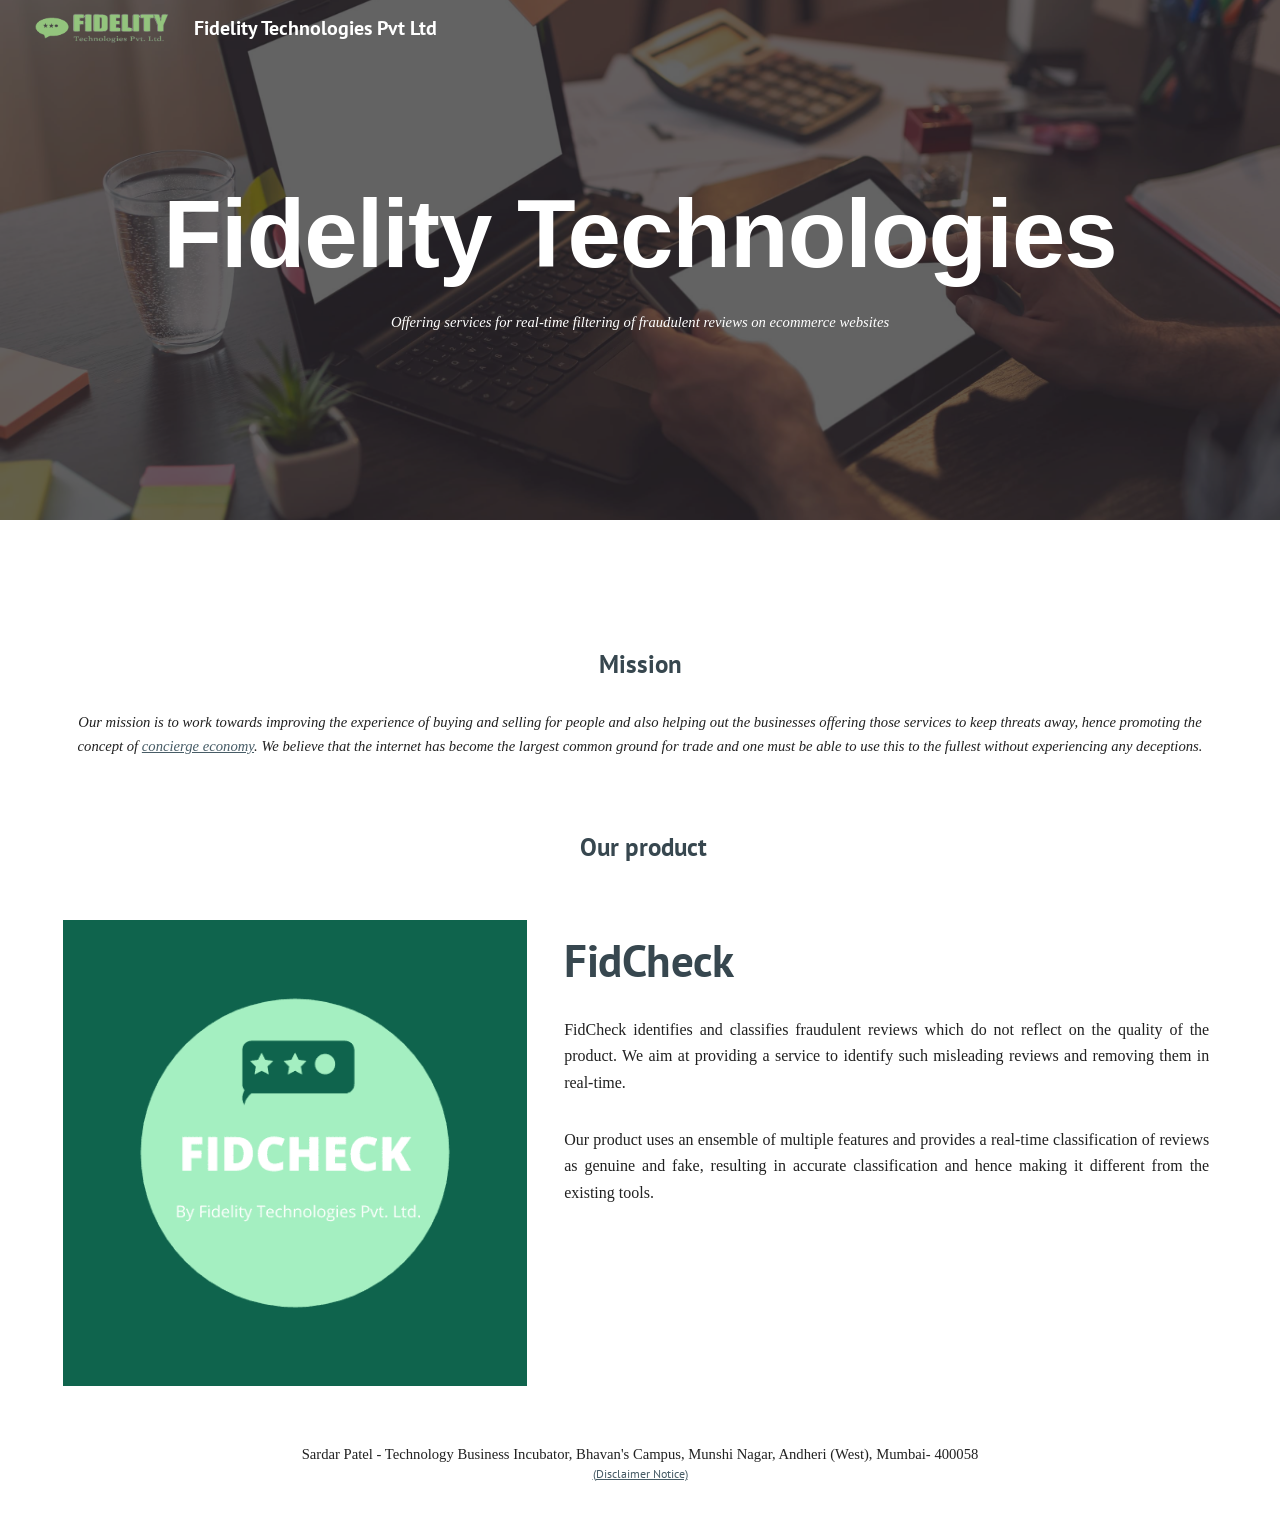
==== commit ff609b6c: "Add a redirect stub in `index.html` - Redirect "/" to home.html via meta refresh;   relative target," ====
--- a/index.html
+++ b/index.html
@@ -1,1176 +1,13 @@
-<!DOCTYPE html>
+<!doctype html>
 <html lang="en">
 <head>
   <meta charset="utf-8">
   <meta name="viewport" content="width=device-width, initial-scale=1">
-  <title>Fake Review Detection using Machine Learning</title>
-  <meta name="description" content="A capstone project that detects fake hotel reviews with an NLP pipeline and a classifier, plus a booking check on the reviewer. Published at IEEE ICECCT 2021.">
-  <meta name="theme-color" content="#072F25">
-  <meta name="color-scheme" content="dark">
-  <link rel="canonical" href="https://rugvedb133.github.io/fake-review-detector/">
-  <!-- Open Graph -->
-  <meta property="og:type" content="website">
-  <meta property="og:title" content="Fake Review Detection using Machine Learning">
-  <meta property="og:description" content="Detecting fake hotel reviews with NLP and a booking check.">
-  <meta property="og:url" content="https://rugvedb133.github.io/fake-review-detector/">
-  <meta property="og:image" content="https://rugvedb133.github.io/fake-review-detector/images/social-preview.png">
-  <meta property="og:image:width" content="1200">
-  <meta property="og:image:height" content="630">
-  <meta property="og:image:alt" content="A mint speech bubble holding two stars and a dot, beside the title Fake Review Detection using Machine Learning.">
-  <!-- Twitter Card -->
-  <meta name="twitter:card" content="summary_large_image">
-  <meta name="twitter:title" content="Fake Review Detection using Machine Learning">
-  <meta name="twitter:description" content="Detecting fake hotel reviews with NLP and a booking check.">
-  <meta name="twitter:image" content="https://rugvedb133.github.io/fake-review-detector/images/social-preview.png">
-  <meta name="twitter:image:alt" content="A mint speech bubble holding two stars and a dot, beside the title Fake Review Detection using Machine Learning.">
-  <!-- Icons -->
-  <link rel="icon" href="favicon.svg" type="image/svg+xml">
-  <link rel="icon" href="favicon.ico" sizes="48x48">
-  <link rel="apple-touch-icon" href="apple-touch-icon.png">
-  <!-- Fonts -->
-  <link rel="preconnect" href="https://fonts.googleapis.com">
-  <link rel="preconnect" href="https://fonts.gstatic.com" crossorigin>
-  <link rel="stylesheet" href="https://fonts.googleapis.com/css2?family=Oxygen:wght@400;700&display=swap">
-  <!-- Stylesheet and script -->
-  <link rel="stylesheet" href="styles.css">
-  <script src="script.js" defer></script>
+  <title>Redirecting to home page</title>
+  <link rel="canonical" href="https://sites.google.com/spit.ac.in/fidelity-tech/">
+  <meta http-equiv="refresh" content="0; url=home.html">
 </head>
-<body id="top">
-  <a class="skip-link" href="#main">Skip to content</a>
-
-  <header class="site-header">
-    <div class="wrap bar">
-      <a class="brand" href="#top">Fake Review Detector</a>
-      <nav aria-label="Page">
-        <ul>
-          <li><a href="#problem">Problem</a></li>
-          <li><a href="#stack">Stack</a></li>
-          <li><a href="#data">Data</a></li>
-          <li><a href="#pipeline">Pipeline</a></li>
-          <li><a href="#results">Results</a></li>
-          <li><a href="#reviewer">Reviewer check</a></li>
-          <li><a href="#paper">Paper</a></li>
-          <li><a href="#startup">Pitch</a></li>
-          <li><a href="#reflection">Reflection</a></li>
-          <li id="projects"><a href="/projects.html">All projects ↗</a></li>
-        </ul>
-      </nav>
-    </div>
-  </header>
-
-  <main id="main">
-    <section class="hero" aria-labelledby="hero-title">
-      <div class="wrap hero-grid">
-        <div class="hero-text">
-          <p class="tag">Capstone Project</p>
-          <h1 id="hero-title">Detecting Fake Hotel Reviews with NLP and a Booking Check</h1>
-          <p class="lede">
-            We trained a classifier to tell genuine hotel reviews from deceptive ones, and put a booking check in front of it so only reviews from verified reservations reach the model.
-            It started as a group capstone project and was later published at IEEE ICECCT.
-          </p>
-          <dl class="stats">
-            <div>
-              <dt>Best test accuracy</dt>
-              <dd>88.1%</dd>
-            </div>
-            <div>
-              <dt>Labelled reviews</dt>
-              <dd>~ 1,600</dd>
-            </div>
-            <div>
-              <dt>Published</dt>
-              <dd class="explain" title="2021 Fourth International Conference on Electrical, Computer and Communication Technologies (ICECCT)">IEEE ICECCT 2021</dd>
-            </div>
-          </dl>
-        </div>
-        <div class="hero-art">
-          <object data="images/hero-bubble.svg" type="image/svg+xml" aria-hidden="true">
-            <img src="images/hero-bubble.svg" alt="" width="320" height="260">
-          </object>
-        </div>
-      </div>
-    </section>
-
-    <section class="section" id="problem" aria-labelledby="problem-title">
-      <div class="wrap">
-        <h2 id="problem-title">Why Fake Reviews are worth solving</h2>
-        <p class="lede">
-          Reviews steer what people buy, and shoppers know they can't fully trust them. That gap is what we wanted to work on.
-        </p>
-
-        <h3 id="survey">What shoppers told us</h3>
-        <p>
-          At the start of the project we ran a short survey. <strong>74%</strong> of respondents said they were likely to decide based on reviews (4 or 5 on a 5-point scale).
-          Yet <strong>61%</strong> had felt some positive reviews were posted on the company's behalf, and only 4% said no. <strong>51%</strong> had come across reviews written out of spite.
-        </p>
-        <figure class="chart" id="fig-survey-trust">
-          <object data="images/survey-trust.svg" type="image/svg+xml" role="img" aria-label="Stacked bars of survey answers about suspected paid-for positive reviews and spite reviews" style="aspect-ratio: 720 / 216">
-            <img src="images/survey-trust.svg" alt="Bar chart: 60.9% of respondents suspect some positive reviews are posted by the company, and 51.3% have seen spite reviews." width="720" height="216">
-          </object>
-          <figcaption>
-            <span class="caption-text">Suspected company-posted positive reviews and spite reviews, 156 respondents.</span>
-            <button type="button" class="enlarge" data-target="fig-survey-trust">Enlarge<span class="visually-hidden"> the trust questions chart</span></button>
-          </figcaption>
-        </figure>
-        <details class="table-toggle">
-          <summary>View as a table</summary>
-          <div class="table-scroll" id="tbl-survey-trust" role="group" tabindex="0" aria-label="Answers to the two trust questions (156 respondents)">
-            <table class="data-table" aria-labelledby="cap-tbl-survey-trust">
-              <caption>
-                <span class="caption-inner">
-                  <span class="caption-text" id="cap-tbl-survey-trust">Answers to the two trust questions (156 respondents)</span>
-                  <button type="button" class="enlarge" data-target="tbl-survey-trust">Enlarge<span class="visually-hidden"> the trust questions table</span></button>
-                </span>
-              </caption>
-              <thead>
-                <tr>
-                  <th scope="col">Question</th>
-                  <th scope="col">Yes</th>
-                  <th scope="col">No</th>
-                  <th scope="col">Maybe</th>
-                </tr>
-              </thead>
-              <tbody>
-                <tr>
-                  <th scope="row">Positive reviews posted on behalf of the company</th>
-                  <td>95 (60.9%)</td>
-                  <td>7 (4.5%)</td>
-                  <td>54 (34.6%)</td>
-                </tr>
-                <tr>
-                  <th scope="row">Reviews written out of spite</th>
-                  <td>80 (51.3%)</td>
-                  <td>29 (18.6%)</td>
-                  <td>47 (30.1%)</td>
-                </tr>
-              </tbody>
-            </table>
-          </div>
-        </details>
-        <p>
-          On 1-to-5 scales the picture is similar. Most people lean on reviews, 45% often see reviews that talk about the brand more than the product, and only 40% were likely to answer a "was this review useful?" prompt.
-        </p>
-        <figure class="chart" id="fig-survey-likelihood">
-          <object data="images/survey-likelihood.svg" type="image/svg+xml" role="img" aria-label="Diverging bars of three questions answered on a 1 to 5 scale, centred on the neutral rating" style="aspect-ratio: 700 / 282">
-            <img src="images/survey-likelihood.svg" alt="Diverging bar chart of three 1 to 5 questions. 73.7% rated their likelihood of deciding from reviews 4 or 5." width="720" height="282">
-          </object>
-          <figcaption>
-            <span class="caption-text">The three 1-to-5 questions, centred on the neutral rating 3. 156 respondents.</span>
-            <button type="button" class="enlarge" data-target="fig-survey-likelihood">Enlarge<span class="visually-hidden"> the 1 to 5 questions chart</span></button>
-          </figcaption>
-        </figure>
-        <details class="table-toggle">
-          <summary>View as a table</summary>
-          <div class="table-scroll" id="tbl-survey-likelihood" role="group" tabindex="0" aria-label="Answers on a 1 to 5 scale (156 respondents)">
-            <table class="data-table" aria-labelledby="cap-tbl-survey-likelihood">
-              <caption>
-                <span class="caption-inner">
-                  <span class="caption-text" id="cap-tbl-survey-likelihood">Answers on a 1 to 5 scale (156 respondents)</span>
-                  <button type="button" class="enlarge" data-target="tbl-survey-likelihood">Enlarge<span class="visually-hidden"> the 1 to 5 questions table</span></button>
-                </span>
-              </caption>
-              <thead>
-                <tr>
-                  <th scope="col">Question</th>
-                  <th scope="col">1 (lowest)</th>
-                  <th scope="col">2</th>
-                  <th scope="col">3</th>
-                  <th scope="col">4</th>
-                  <th scope="col">5 (highest)</th>
-                </tr>
-              </thead>
-              <tbody>
-                <tr>
-                  <th scope="row">Likely to decide based on reviews</th>
-                  <td>0 (0.0%)</td>
-                  <td>5 (3.2%)</td>
-                  <td>36 (23.1%)</td>
-                  <td>79 (50.6%)</td>
-                  <td>36 (23.1%)</td>
-                </tr>
-                <tr>
-                  <th scope="row">Reviews focus on the brand, not the product</th>
-                  <td>6 (3.8%)</td>
-                  <td>23 (14.7%)</td>
-                  <td>57 (36.5%)</td>
-                  <td>58 (37.2%)</td>
-                  <td>12 (7.7%)</td>
-                </tr>
-                <tr>
-                  <th scope="row">Likely to answer &ldquo;Did you find this review useful?&rdquo;</th>
-                  <td>24 (15.4%)</td>
-                  <td>26 (16.7%)</td>
-                  <td>44 (28.2%)</td>
-                  <td>42 (26.9%)</td>
-                  <td>20 (12.8%)</td>
-                </tr>
-              </tbody>
-            </table>
-          </div>
-        </details>
-
-        <h3>Who answered</h3>
-        <p>
-          The survey was run through a Google Form that we shared with classmates and friends.
-          156 people answered, with respondents from every age band, from under 15 to over 45, though most (about 86%) were 16 to 25.
-        </p>
-        <figure class="chart" id="fig-survey-age">
-          <object data="images/survey-age.svg" type="image/svg+xml" role="img" aria-label="Doughnut chart of respondents' ages, with a second doughnut splitting the other ages" style="aspect-ratio: 650 / 275">
-            <img src="images/survey-age.svg" alt="Doughnut chart: 85.9% of respondents are aged 16 to 25. A second doughnut splits the remaining 22 people by age group." width="650" height="275">
-          </object>
-          <figcaption>
-            <span class="caption-text">Age of the respondents. The small doughnut splits everyone outside 16 to 25.</span>
-            <button type="button" class="enlarge" data-target="fig-survey-age">Enlarge<span class="visually-hidden"> the age chart</span></button>
-          </figcaption>
-        </figure>
-        <details class="table-toggle">
-          <summary>View as a table</summary>
-          <div class="table-scroll" id="tbl-survey-age" role="group" tabindex="0" aria-label="Age group (all 156 respondents; 16–25 includes 2 who left age blank)">
-            <table class="data-table" aria-labelledby="cap-tbl-survey-age">
-              <caption>
-                <span class="caption-inner">
-                  <span class="caption-text" id="cap-tbl-survey-age">Age group (all 156 respondents; 16&ndash;25 includes 2 who left age blank)</span>
-                  <button type="button" class="enlarge" data-target="tbl-survey-age">Enlarge<span class="visually-hidden"> the age table</span></button>
-                </span>
-              </caption>
-              <thead>
-                <tr>
-                  <th scope="col">Age group</th>
-                  <th scope="col">Respondents</th>
-                </tr>
-              </thead>
-              <tbody>
-                <tr>
-                  <th scope="row">15 and below</th>
-                  <td>2 (1.3%)</td>
-                </tr>
-                <tr>
-                  <th scope="row">16&ndash;25</th>
-                  <td>134 (85.9%)</td>
-                </tr>
-                <tr>
-                  <th scope="row">26&ndash;35</th>
-                  <td>6 (3.8%)</td>
-                </tr>
-                <tr>
-                  <th scope="row">36&ndash;45</th>
-                  <td>2 (1.3%)</td>
-                </tr>
-                <tr>
-                  <th scope="row">45 and above</th>
-                  <td>12 (7.7%)</td>
-                </tr>
-              </tbody>
-            </table>
-          </div>
-        </details>
-        <figure class="chart" id="fig-survey-preference">
-          <object data="images/survey-preference.svg" type="image/svg+xml" role="img" aria-label="Pie chart of preferred review type" style="aspect-ratio: 430 / 240">
-            <img src="images/survey-preference.svg" alt="Pie chart: 69.9% of respondents prefer text reviews and 30.1% prefer star ratings." width="430" height="240">
-          </object>
-          <figcaption>
-            <span class="caption-text">When deciding what to buy, 70% preferred text reviews to star ratings.</span>
-            <button type="button" class="enlarge" data-target="fig-survey-preference">Enlarge<span class="visually-hidden"> the review type chart</span></button>
-          </figcaption>
-        </figure>
-        <details class="table-toggle">
-          <summary>View as a table</summary>
-          <div class="table-scroll" id="tbl-survey-preference" role="group" tabindex="0" aria-label="Preferred review type (156 respondents)">
-            <table class="data-table" aria-labelledby="cap-tbl-survey-preference">
-              <caption>
-                <span class="caption-inner">
-                  <span class="caption-text" id="cap-tbl-survey-preference">Preferred review type (156 respondents)</span>
-                  <button type="button" class="enlarge" data-target="tbl-survey-preference">Enlarge<span class="visually-hidden"> the review type table</span></button>
-                </span>
-              </caption>
-              <thead>
-                <tr>
-                  <th scope="col">Type</th>
-                  <th scope="col">Respondents</th>
-                </tr>
-              </thead>
-              <tbody>
-                <tr>
-                  <th scope="row">Text review</th>
-                  <td>109 (69.9%)</td>
-                </tr>
-                <tr>
-                  <th scope="row">Star rating</th>
-                  <td>47 (30.1%)</td>
-                </tr>
-              </tbody>
-            </table>
-          </div>
-        </details>
-
-        <h3>What already existed</h3>
-        <p>
-          We surveyed the market for tools that do something similar. <a href="https://web.archive.org/web/2020/https://reviewmeta.com/" title="(Archived version) ReviewMeta.com - Amazon Review Checker">ReviewMeta<span class="visually-hidden"> (archived version)</span></a> re-scored Amazon reviews and gave an adjusted rating. <a href="https://web.archive.org/web/2020/https://www.fakespot.com/" title="(Archived version) Fakespot | Analyze and identify fake reviews and counterfeits">Fakespot<span class="visually-hidden"> (archived version)</span></a> graded reviews on a handful of shopping sites. <a href="https://web.archive.org/web/2020/https://thereviewindex.com/" title="(Archived version)  Review Summarizer for Gadget Reviews">The Review Index<span class="visually-hidden"> (archived version)</span></a> summarised the reviews for a product.
-          They shared two limits. Each worked only on specific sites, and each judged reviews after they were already posted, so nothing stopped the fake ones from going up.
-        </p>
-
-        <h3>What we tried instead</h3>
-        <p>
-          We combined two signals: what a review says, and who wrote it. A classifier reads the text, and a booking check confirms the reviewer actually has a reservation before the review is classified.
-          We trained and tested on an available labelled dataset of hotel reviews. The original goal was reviews for any kind of e-commerce product, and the booking check is the hotel-specific stand-in for something like a verified purchase. Testing other product categories is the obvious next step.
-        </p>
-      </div>
-    </section>
-
-    <section class="section" id="stack" aria-labelledby="stack-title">
-      <div class="wrap">
-        <h2 id="stack-title">The stack</h2>
-        <p class="lede">
-          Plain Python end to end, in notebooks for the experiments and a small Flask app for the demo.
-        </p>
-
-        <dl class="stack-cards">
-          <div class="stack-card">
-            <dt class="stack-label">Training</dt>
-            <dd class="stack-name" data-tool="googlecolab">Google Colab</dd>
-            <dd class="stack-note">Notebooks for preprocessing, vectorizing and fitting the five models</dd>
-          </div>
-          <div class="stack-card">
-            <dt class="stack-label">Web app</dt>
-            <dd class="stack-name" data-tool="flask">Flask</dd>
-            <dd class="stack-note">Loads the saved model and vectorizer with pickle</dd>
-          </div>
-        </dl>
-
-        <ul class="tools">
-          <li class="tool" data-tool="python">Python</li>
-          <li class="tool" data-tool="jupyter">Jupyter Notebook</li>
-          <li class="tool" data-tool="pandas">pandas</li>
-          <li class="tool" data-tool="numpy">NumPy</li>
-          <li class="tool" data-tool="nltk">NLTK</li>
-          <li class="tool" data-tool="scikitlearn">scikit-learn</li>
-          <li class="tool" data-tool="xgboost">XGBoost</li>
-          <li class="tool" data-tool="matplotlib">Matplotlib</li>
-          <li class="tool" data-tool="seaborn">Seaborn</li>
-          <li class="tool" data-tool="flask">Flask</li>
-        </ul>
-      </div>
-    </section>
-
-    <section class="section" id="data" aria-labelledby="data-title">
-      <div class="wrap">
-        <h2 id="data-title">The data we trained on</h2>
-        <p class="lede">
-          We used a public research dataset of hotel reviews where every review already carries a label.
-        </p>
-
-        <h3>What's in it</h3>
-        <p>
-          The corpus holds 1,600 reviews of 20 Chicago hotels, perfectly balanced: 800 truthful and 800 deceptive, half positive and half negative, with 80 reviews per hotel.
-        </p>
-        <div class="table-scroll" id="tbl-dataset" role="group" tabindex="0" aria-label="How the 1,600 reviews were collected">
-          <table class="data-table" aria-labelledby="cap-tbl-dataset">
-            <caption>
-              <span class="caption-inner">
-                <span class="caption-text" id="cap-tbl-dataset">How the 1,600 reviews were collected</span>
-                <button type="button" class="enlarge" data-target="tbl-dataset">Enlarge<span class="visually-hidden"> the dataset table</span></button>
-              </span>
-            </caption>
-            <thead>
-              <tr>
-                <th scope="col">Label</th>
-                <th scope="col">Tone</th>
-                <th scope="col">Where it came from</th>
-                <th scope="col">Reviews</th>
-              </tr>
-            </thead>
-            <tbody>
-              <tr>
-                <th scope="row">Truthful</th>
-                <td>Positive</td>
-                <td>TripAdvisor</td>
-                <td>400</td>
-              </tr>
-              <tr>
-                <th scope="row">Truthful</th>
-                <td>Negative</td>
-                <td>Mixed web sources</td>
-                <td>400</td>
-              </tr>
-              <tr>
-                <th scope="row">Deceptive</th>
-                <td>Positive</td>
-                <td>Amazon Mechanical Turk</td>
-                <td>400</td>
-              </tr>
-              <tr>
-                <th scope="row">Deceptive</th>
-                <td>Negative</td>
-                <td>Amazon Mechanical Turk</td>
-                <td>400</td>
-              </tr>
-            </tbody>
-          </table>
-        </div>
-
-        <h3>A caveat about the labels</h3>
-        <p>
-          The deceptive reviews weren't caught in the wild. They were written to order. That makes the labels reliable, but it narrows what a good score means: our model learns to tell these paid-for reviews from real ones, not to spot every fake on the internet. The truthful reviews are also assumed to be genuine.
-        </p>
-
-        <h3>What simple counts can't tell you</h3>
-        <p>
-          Before any NLP, we checked whether crude measurements would give fakes away: length, word and sentence counts, and the number of digits. Mostly they didn't. Characters, words and non-word characters barely correlate with the label (between &minus;0.03 and &minus;0.05) and are almost identical to each other. Polarity has no correlation at all (0.00), as expected from the balanced design.
-        </p>
-        <p>
-          The one real signal was digits: <strong>66%</strong> of truthful reviews contain at least one, against <strong>36%</strong> of deceptive ones (r = &minus;0.31). Real guests may mention prices and room numbers, though we can't say that from the data alone. It was still nowhere near enough, which is why we moved on to the words themselves.
-        </p>
-        <figure class="chart" id="fig-correlation-heatmap">
-          <object data="images/correlation-heatmap.svg" type="image/svg+xml" role="img" aria-label="Heatmap of correlations between simple text features and the fake label" style="aspect-ratio: 720 / 482">
-            <img src="images/correlation-heatmap.svg" alt="Correlation heatmap: only the digit count correlates noticeably with the fake label (-0.31); length-type features are near zero." width="720" height="482">
-          </object>
-          <figcaption>
-            <span class="caption-text">Correlations between simple features and the fake label.</span>
-            <button type="button" class="enlarge" data-target="fig-correlation-heatmap">Enlarge<span class="visually-hidden"> the correlation heatmap</span></button>
-          </figcaption>
-        </figure>
-        <details class="table-toggle">
-          <summary>View as a table</summary>
-          <div class="table-scroll" id="tbl-heatmap" role="group" tabindex="0" aria-label="Pearson correlations, 1,600 reviews">
-            <table class="data-table" aria-labelledby="cap-tbl-heatmap">
-              <caption>
-                <span class="caption-inner">
-                  <span class="caption-text" id="cap-tbl-heatmap">Pearson correlations, 1,600 reviews</span>
-                  <button type="button" class="enlarge" data-target="tbl-heatmap">Enlarge<span class="visually-hidden"> the correlation table</span></button>
-                </span>
-              </caption>
-              <thead>
-                <tr>
-                  <td></td>
-                  <th scope="col">polarity</th>
-                  <th scope="col">fake</th>
-                  <th scope="col">characters</th>
-                  <th scope="col">digits</th>
-                  <th scope="col">non-word characters</th>
-                  <th scope="col">words</th>
-                  <th scope="col">sentences</th>
-                </tr>
-              </thead>
-              <tbody>
-                <tr>
-                  <th scope="row">polarity</th>
-                  <td>1.00</td>
-                  <td>0.00</td>
-                  <td>-0.32</td>
-                  <td>-0.15</td>
-                  <td>-0.33</td>
-                  <td>-0.33</td>
-                  <td>-0.25</td>
-                </tr>
-                <tr>
-                  <th scope="row">fake</th>
-                  <td>0.00</td>
-                  <td>1.00</td>
-                  <td>-0.03</td>
-                  <td>-0.31</td>
-                  <td>-0.05</td>
-                  <td>-0.04</td>
-                  <td>-0.09</td>
-                </tr>
-                <tr>
-                  <th scope="row">characters</th>
-                  <td>-0.32</td>
-                  <td>-0.03</td>
-                  <td>1.00</td>
-                  <td>0.38</td>
-                  <td>1.00</td>
-                  <td>1.00</td>
-                  <td>0.86</td>
-                </tr>
-                <tr>
-                  <th scope="row">digits</th>
-                  <td>-0.15</td>
-                  <td>-0.31</td>
-                  <td>0.38</td>
-                  <td>1.00</td>
-                  <td>0.41</td>
-                  <td>0.40</td>
-                  <td>0.40</td>
-                </tr>
-                <tr>
-                  <th scope="row">non-word characters</th>
-                  <td>-0.33</td>
-                  <td>-0.05</td>
-                  <td>1.00</td>
-                  <td>0.41</td>
-                  <td>1.00</td>
-                  <td>1.00</td>
-                  <td>0.87</td>
-                </tr>
-                <tr>
-                  <th scope="row">words</th>
-                  <td>-0.33</td>
-                  <td>-0.04</td>
-                  <td>1.00</td>
-                  <td>0.40</td>
-                  <td>1.00</td>
-                  <td>1.00</td>
-                  <td>0.87</td>
-                </tr>
-                <tr>
-                  <th scope="row">sentences</th>
-                  <td>-0.25</td>
-                  <td>-0.09</td>
-                  <td>0.86</td>
-                  <td>0.40</td>
-                  <td>0.87</td>
-                  <td>0.87</td>
-                  <td>1.00</td>
-                </tr>
-              </tbody>
-            </table>
-          </div>
-        </details>
-      </div>
-    </section>
-
-    <section class="section" id="pipeline" aria-labelledby="pipeline-title">
-      <div class="wrap">
-        <h2 id="pipeline-title">From raw text to numbers</h2>
-        <p class="lede">
-          A classifier can't read English. Most of our work went into turning a review into numbers without throwing away what makes it fake.
-        </p>
-
-        <h3>The shape of it</h3>
-        <p>
-          The flow is the usual one for a text classifier. Reviews are cleaned and converted to features, split into training and testing data, and used to fit five different models. Their predictions on the held-back reviews are scored, and the scores are sent back to preprocessing to try again.
-        </p>
-        <figure class="chart" id="fig-pipeline-diagram">
-          <object data="images/pipeline-diagram.svg" type="image/svg+xml" role="img" aria-label="Flow diagram of the pipeline from data acquisition to evaluation, looping back to preprocessing" style="aspect-ratio: 720 / 300">
-            <img src="images/pipeline-diagram.svg" alt="Flow diagram: data acquisition, preprocessing, a split into training and testing data, classification modelling, predictions, then evaluation metrics that loop back to preprocessing." width="720" height="300">
-          </object>
-          <figcaption>
-            <span class="caption-text">The end-to-end flow, redrawn from our report.</span>
-            <button type="button" class="enlarge" data-target="fig-pipeline-diagram">Enlarge<span class="visually-hidden"> the pipeline diagram</span></button>
-          </figcaption>
-        </figure>
-
-        <h3>Following one review through</h3>
-        <p>
-          This is one review from the dataset: a negative, deceptive Hilton review. The outputs below come from running our preprocessing code on it.
-        </p>
-        <div class="walkthrough" id="walkthrough" data-label="Walkthrough: one review through the pipeline">
-          <button type="button" class="enlarge" data-target="walkthrough">Enlarge<span class="visually-hidden"> the review walkthrough</span></button>
-          <ol class="stepper" data-stepper>
-            <li class="step">
-              <h4>1. The raw review</h4>
-              <blockquote class="sample">During my stay at the Hilton Chicago it has been quite unpleasant. How so you might ask? Well ill tell you, the towels where scratchy and the service was terrible and by terrible I mean they weren&#x27;t even at the desk when I checked in. Also, When I ordered my breakfast, lunch, and dinner from room service I received the wrong order for all meals and felt a little sick after lunch. Finally, The bill was charging me for stuff I didn&#x27;t want or ask for. But overall the hotel was very bad and unpleasant for me and others. I give it a half a star.
-              </blockquote>
-              <p class="step-note">106 words, as it appears in the dataset.</p>
-            </li>
-            <li class="step">
-              <h4>2. Clean it</h4>
-              <p class="sample">during my stay at the hilton chicago it has been quite unpleasant how so you might ask well ill tell you the towels where scratchy and the service was terrible and by terrible mean they weren even at the desk when checked in also when ordered my breakfast lunch and dinner from room service received the wrong order for all meals and felt little sick after lunch finally the bill was charging me for stuff didn want or ask for but overall the hotel was very bad and unpleasant for me and others give it half star </p>
-              <p class="step-note">Regular expressions strip punctuation, drop single letters like &ldquo;I&rdquo; and &ldquo;a&rdquo;, and lowercase everything: 97 words left. They also do some collateral damage. &ldquo;weren't&rdquo; became &ldquo;weren&rdquo;, because the apostrophe split the word and the lone &ldquo;t&rdquo; was dropped.</p>
-            </li>
-            <li class="step" data-wipe>
-              <h4>3. Reduce words to their base form</h4>
-              <p class="sample">during my stay at the hilton chicago it <mark>ha</mark> been quite unpleasant how so you might ask well ill tell you the <mark>towel</mark> where scratchy and the service <mark>wa</mark> terrible and by terrible mean they weren even at the desk when checked in also when ordered my breakfast lunch and dinner from room service received the wrong order for all <mark>meal</mark> and felt little sick after lunch finally the bill <mark>wa</mark> charging me for stuff didn want or ask for but overall the hotel <mark>wa</mark> very bad and unpleasant for me and others give it half star</p>
-              <p class="step-note">A WordNet lemmatizer maps each word to a dictionary form. Six words changed (highlighted). It runs without part-of-speech tags, so it treats every word as a noun: &ldquo;towels&rdquo; correctly becomes &ldquo;towel&rdquo;, but &ldquo;was&rdquo; becomes &ldquo;wa&rdquo; and &ldquo;has&rdquo; becomes &ldquo;ha&rdquo;. The model only needs consistency, so it's harmless, but it's a known wart.</p>
-            </li>
-            <li class="step">
-              <h4>4. Drop filler, then count words and pairs</h4>
-              <ul class="chips">
-                <li>stay</li>
-                <li>hilton</li>
-                <li>chicago</li>
-                <li>ha</li>
-                <li>quite</li>
-                <li>unpleasant</li>
-                <li>might</li>
-                <li>ask</li>
-                <li>well</li>
-                <li>tell</li>
-                <li>towel</li>
-                <li>service</li>
-                <li>terrible</li>
-                <li>mean</li>
-                <li>even</li>
-                <li>desk</li>
-                <li>checked</li>
-                <li>also</li>
-                <li>ordered</li>
-                <li>breakfast</li>
-                <li>dinner</li>
-                <li>received</li>
-                <li>wrong</li>
-                <li>order</li>
-                <li>meal</li>
-                <li>felt</li>
-                <li>little</li>
-                <li>finally</li>
-                <li>bill</li>
-                <li>stuff</li>
-                <li>want</li>
-                <li>overall</li>
-                <li>bad</li>
-                <li>others</li>
-                <li>give</li>
-                <li>half</li>
-                <li>star</li>
-                <li>stay hilton</li>
-                <li>hilton chicago</li>
-                <li>chicago ha</li>
-                <li>service wa</li>
-                <li>wa terrible</li>
-                <li>room service</li>
-                <li>hotel wa</li>
-                <li>wa bad</li>
-              </ul>
-              <p class="step-note">The vectorizer drops 45 common words (&ldquo;the&rdquo;, &ldquo;at&rdquo;, &ldquo;it&rdquo;), leaving 52 single words, and pairs neighbours into 51 two-word phrases. Only terms that appear in at least five training reviews, and are among the 1,500 most frequent, are kept, so this review ends up with 45 distinct terms (shown above) out of 49 occurrences.</p>
-            </li>
-            <li class="step" data-bars>
-              <h4>5. Weigh each term</h4>
-              <ol class="weights">
-                <li>
-                  <span class="term">unpleasant</span>
-                  <span class="wbar" aria-hidden="true"><i style="width:87.2%"></i></span>
-                  <span class="num">0.349</span>
-                </li>
-                <li>
-                  <span class="term">terrible</span>
-                  <span class="wbar" aria-hidden="true"><i style="width:77.2%"></i></span>
-                  <span class="num">0.309</span>
-                </li>
-                <li>
-                  <span class="term">ask</span>
-                  <span class="wbar" aria-hidden="true"><i style="width:68.5%"></i></span>
-                  <span class="num">0.274</span>
-                </li>
-                <li>
-                  <span class="term">stay hilton</span>
-                  <span class="wbar" aria-hidden="true"><i style="width:45.7%"></i></span>
-                  <span class="num">0.183</span>
-                </li>
-                <li>
-                  <span class="term">wa bad</span>
-                  <span class="wbar" aria-hidden="true"><i style="width:45.2%"></i></span>
-                  <span class="num">0.181</span>
-                </li>
-                <li>
-                  <span class="term">wa terrible</span>
-                  <span class="wbar" aria-hidden="true"><i style="width:44.7%"></i></span>
-                  <span class="num">0.179</span>
-                </li>
-                <li>
-                  <span class="term">stuff</span>
-                  <span class="wbar" aria-hidden="true"><i style="width:43.7%"></i></span>
-                  <span class="num">0.175</span>
-                </li>
-                <li>
-                  <span class="term">chicago ha</span>
-                  <span class="wbar" aria-hidden="true"><i style="width:41.2%"></i></span>
-                  <span class="num">0.165</span>
-                </li>
-                <li>
-                  <span class="term">mean</span>
-                  <span class="wbar" aria-hidden="true"><i style="width:40.0%"></i></span>
-                  <span class="num">0.160</span>
-                </li>
-                <li>
-                  <span class="term">bill</span>
-                  <span class="wbar" aria-hidden="true"><i style="width:39.8%"></i></span>
-                  <span class="num">0.159</span>
-                </li>
-              </ol>
-              <p class="step-note">TF-IDF gives a term more weight when it appears often in this review and rarely across the others. These are the ten heaviest, and the bars are scaled so a weight of 0.4 fills the track. The whole review becomes a vector of 1,500 such weights, almost all zero, and that vector is all the classifier ever sees. Note &ldquo;wa terrible&rdquo;, the lemmatizer wart showing up inside a phrase.</p>
-            </li>
-            <li class="step">
-              <h4>6. The verdict</h4>
-              <div class="result-card">
-                <p class="rc-small">User details successfully verified</p>
-                <p class="rc-label">Prediction:</p>
-                <p class="rc-verdict">This is a <strong>fake review</strong>.</p>
-              </div>
-              <p class="step-note">The vector goes to our final model, Multinomial Naive Bayes on unigrams and bigrams, and the app prints one line. This review is labelled deceptive in the dataset, so that is the right answer.</p>
-            </li>
-          </ol>
-        </div>
-      </div>
-    </section>
-
-    <section class="section" id="results" aria-labelledby="results-title">
-      <div class="wrap">
-        <h2 id="results-title">What we compared, and what won</h2>
-        <p class="lede">
-          Five models and six ways of counting words: 30 combinations, each scored on the same held-back reviews.
-        </p>
-
-        <h3>First attempt: raw text</h3>
-        <p>
-          We started by giving unprocessed review text to five classifiers: Random Forest, Multinomial Naive Bayes, a Support Vector Classifier, XGBoost and XGBoost's random-forest mode. Random Forest led on accuracy, recall and F1, and the Support Vector Classifier led on precision.
-        </p>
-        <p>
-          The scores looked good, but the models failed to perform on unseen data that wasn't part of the dataset. We went back to the text, added the preprocessing from the last section, and tried n-grams.
-        </p>
-        <div class="table-scroll" id="tbl-baseline" role="group" tabindex="0" aria-label="Models trained on unprocessed text">
-          <table class="data-table" aria-labelledby="cap-tbl-baseline">
-            <caption>
-              <span class="caption-inner">
-                <span class="caption-text" id="cap-tbl-baseline">Models trained on unprocessed text</span>
-                <button type="button" class="enlarge" data-target="tbl-baseline">Enlarge<span class="visually-hidden"> the raw-text results table</span></button>
-              </span>
-            </caption>
-            <thead>
-              <tr>
-                <th scope="col">Model</th>
-                <th scope="col">Accuracy</th>
-                <th scope="col">Precision</th>
-                <th scope="col">Recall</th>
-                <th scope="col">F1</th>
-              </tr>
-            </thead>
-            <tbody>
-              <tr>
-                <th scope="row">Random Forest</th>
-                <td>86.25%</td>
-                <td>84.57%</td>
-                <td>89.69%</td>
-                <td>87.06%</td>
-              </tr>
-              <tr>
-                <th scope="row">Multinomial Naive Bayes</th>
-                <td>85.94%</td>
-                <td>84.48%</td>
-                <td>89.09%</td>
-                <td>86.73%</td>
-              </tr>
-              <tr>
-                <th scope="row">Support Vector Classifier</th>
-                <td>85.31%</td>
-                <td>85.98%</td>
-                <td>85.45%</td>
-                <td>85.71%</td>
-              </tr>
-              <tr>
-                <th scope="row">XGBoost</th>
-                <td>80.31%</td>
-                <td>78.98%</td>
-                <td>84.24%</td>
-                <td>81.52%</td>
-              </tr>
-              <tr>
-                <th scope="row">XGBoost Random Forest</th>
-                <td>74.06%</td>
-                <td>75.63%</td>
-                <td>73.33%</td>
-                <td>74.46%</td>
-              </tr>
-            </tbody>
-          </table>
-        </div>
-
-        <h3>Same models, six n-gram settings</h3>
-        <p>
-          An n-gram setting decides what the model counts: single words (1), pairs (2), triples (3), or a mix. Pick a setting to see how the five models rank on it.
-        </p>
-        <div class="explorer" id="explorer" data-explorer data-label="Accuracy of each model by n-gram setting" hidden>
-          <fieldset>
-            <legend>n-gram setting (words per phrase)</legend>
-            <div class="chips-radio">
-              <label><input type="radio" name="ngram" value="1"><span>1</span></label>
-              <label><input type="radio" name="ngram" value="2"><span>2</span></label>
-              <label><input type="radio" name="ngram" value="3"><span>3</span></label>
-              <label><input type="radio" name="ngram" value="1-2" checked><span>1&ndash;2</span></label>
-              <label><input type="radio" name="ngram" value="2-3"><span>2&ndash;3</span></label>
-              <label><input type="radio" name="ngram" value="1-2-3"><span>1&ndash;2&ndash;3</span></label>
-            </div>
-            <button type="button" class="enlarge" data-target="explorer">Enlarge<span class="visually-hidden"> the n-gram explorer</span></button>
-          </fieldset>
-          <ul class="rbars" aria-live="polite"></ul>
-          <p class="step-note" data-best></p>
-          <p class="step-note">Bars start at 50%, which is chance for a balanced two-class problem.</p>
-        </div>
-        <div class="table-scroll" id="tbl-ngram" role="group" tabindex="0" aria-label="Accuracy of each model for each n-gram setting">
-          <table class="data-table" aria-labelledby="cap-tbl-ngram">
-            <caption>
-              <span class="caption-inner">
-                <span class="caption-text" id="cap-tbl-ngram">Accuracy of each model for each n-gram setting</span>
-                <button type="button" class="enlarge" data-target="tbl-ngram">Enlarge<span class="visually-hidden"> the n-gram accuracy table</span></button>
-              </span>
-            </caption>
-            <thead>
-              <tr>
-                <th scope="col">Model</th>
-                <th scope="col">1</th>
-                <th scope="col">2</th>
-                <th scope="col">3</th>
-                <th scope="col">1&ndash;2</th>
-                <th scope="col">2&ndash;3</th>
-                <th scope="col">1&ndash;2&ndash;3</th>
-              </tr>
-            </thead>
-            <tbody>
-              <tr>
-                <th scope="row">Random Forest</th>
-                <td>84.375%</td>
-                <td>78.125%</td>
-                <td>72.8125%</td>
-                <td>86.25%</td>
-                <td>78.75%</td>
-                <td>85.3125%</td>
-              </tr>
-              <tr>
-                <th scope="row">Multinomial Naive Bayes</th>
-                <td>86.25%</td>
-                <td>82.5%</td>
-                <td>71.5625%</td>
-                <td><strong>88.125%</strong></td>
-                <td>79.375%</td>
-                <td>87.5%</td>
-              </tr>
-              <tr>
-                <th scope="row">Support Vector Classifier</th>
-                <td>85%</td>
-                <td>70.3125%</td>
-                <td>67.1875%</td>
-                <td>85.625%</td>
-                <td>73.125%</td>
-                <td>86.25%</td>
-              </tr>
-              <tr>
-                <th scope="row">XGBoost</th>
-                <td>79.375%</td>
-                <td>75.3125%</td>
-                <td>71.25%</td>
-                <td>81.5625%</td>
-                <td>75.3125%</td>
-                <td>82.8125%</td>
-              </tr>
-              <tr>
-                <th scope="row">XGBoost Random Forest</th>
-                <td>74.375%</td>
-                <td>67.1875%</td>
-                <td>60.3125%</td>
-                <td>72.8125%</td>
-                <td>66.5625%</td>
-                <td>72.8125%</td>
-              </tr>
-            </tbody>
-          </table>
-        </div>
-        <p>
-          Single words and any mix that includes them did best. Pairs or triples on their own fell away: the best triples-only score was 72.8%. That is probably because on a corpus of 1,600 reviews most three-word phrases appear once.
-        </p>
-
-        <h3>The finalists</h3>
-        <p>
-          We compared the ten best combinations on more metrics. Multinomial Naive Bayes on single words plus pairs led every column, including precision, which we cared about most because calling a genuine review fake is the costlier mistake. It became our final model.
-        </p>
-        <div class="table-scroll" id="tbl-finalists" role="group" tabindex="0" aria-label="The ten best combinations">
-          <table class="data-table" aria-labelledby="cap-tbl-finalists">
-            <caption>
-              <span class="caption-inner">
-                <span class="caption-text" id="cap-tbl-finalists">The ten best combinations</span>
-                <button type="button" class="enlarge" data-target="tbl-finalists">Enlarge<span class="visually-hidden"> the finalists table</span></button>
-              </span>
-            </caption>
-            <thead>
-              <tr>
-                <th scope="col">Model</th>
-                <th scope="col">n-grams</th>
-                <th scope="col">Accuracy</th>
-                <th scope="col">Precision</th>
-                <th scope="col">AUC</th>
-                <th scope="col">F1</th>
-              </tr>
-            </thead>
-            <tbody>
-              <tr>
-                <th scope="row">Random Forest</th>
-                <td>1</td>
-                <td>84.375%</td>
-                <td>82.486%</td>
-                <td>84.242%</td>
-                <td>85.38%</td>
-              </tr>
-              <tr>
-                <th scope="row">Random Forest</th>
-                <td>1&ndash;2</td>
-                <td>86.25%</td>
-                <td>84.971%</td>
-                <td>86.158%</td>
-                <td>86.982%</td>
-              </tr>
-              <tr>
-                <th scope="row">Random Forest</th>
-                <td>1&ndash;2&ndash;3</td>
-                <td>85.3125%</td>
-                <td>85.119%</td>
-                <td>85.269%</td>
-                <td>85.886%</td>
-              </tr>
-              <tr>
-                <th scope="row">Multinomial Naive Bayes</th>
-                <td>1</td>
-                <td>86.25%</td>
-                <td>85.38%</td>
-                <td>86.178%</td>
-                <td>86.905%</td>
-              </tr>
-                <tr class="best">
-                <th scope="row">Multinomial Naive Bayes</th>
-                <td>1&ndash;2</td>
-                <td>88.125%</td>
-                <td>88.024%</td>
-                <td>88.093%</td>
-                <td>88.554%</td>
-              </tr>
-              <tr>
-                <th scope="row">Multinomial Naive Bayes</th>
-                <td>1&ndash;2&ndash;3</td>
-                <td>87.5%</td>
-                <td>87.879%</td>
-                <td>87.488%</td>
-                <td>87.879%</td>
-              </tr>
-              <tr>
-                <th scope="row">Support Vector Classifier</th>
-                <td>1</td>
-                <td>85%</td>
-                <td>85.455%</td>
-                <td>84.985%</td>
-                <td>85.455%</td>
-              </tr>
-              <tr>
-                <th scope="row">Support Vector Classifier</th>
-                <td>1&ndash;2</td>
-                <td>85.625%</td>
-                <td>85.629%</td>
-                <td>85.591%</td>
-                <td>86.144%</td>
-              </tr>
-              <tr>
-                <th scope="row">Support Vector Classifier</th>
-                <td>1&ndash;2&ndash;3</td>
-                <td>86.25%</td>
-                <td>86.228%</td>
-                <td>86.217%</td>
-                <td>86.747%</td>
-              </tr>
-              <tr>
-                <th scope="row">XGBoost</th>
-                <td>1&ndash;2&ndash;3</td>
-                <td>82.8125%</td>
-                <td>81.977%</td>
-                <td>82.727%</td>
-                <td>83.68%</td>
-              </tr>
-            </tbody>
-          </table>
-        </div>
-        <p class="note">
-          AUC was computed from each model's predicted labels, not its probabilities. For a two-class problem that makes it the same as balanced accuracy, so it is a useful cross-check but not a separate measure of how well the model ranks reviews.
-        </p>
-        <p>
-          Every accuracy above is a multiple of 1/320, so each score comes from 320 test reviews. At that size, one review is 0.3 points, and a rough 95% margin on 88% accuracy is about &plusmn;3.6 points. So Naive Bayes, Random Forest and the Support Vector Classifier are closer than their ranking suggests.
-        </p>
-        <p>
-          The gains from preprocessing were also small and uneven. Naive Bayes improved from 85.9% on raw text to 88.1%, while Random Forest finished exactly where it started at 86.25%. The best score beats the raw-text Random Forest by 1.9 points, which is inside that margin. We'd call the result a solid baseline, not proof that one model is better.
-        </p>
-      </div>
-    </section>
-
-    <section class="section" id="reviewer" aria-labelledby="reviewer-title">
-      <div class="wrap">
-        <h2 id="reviewer-title">Checking who wrote the review</h2>
-        <p class="lede">
-          Most fake-review work looks only at the text. We also wanted to ask whether the reviewer was ever there.
-        </p>
-
-        <h3>The idea</h3>
-        <p>
-          Before a review reaches the model, the web app asks for a username, a hotel name and a booking confirmation code, and checks them against a booking record. If they don't match, the review is turned away and never classified. Only reviews from verified reservations get a verdict.
-        </p>
-
-        <h3>How it works</h3>
-        <p>
-          The checks run in order and stop at the first failure: does the username exist, does that user have a booking at this hotel, and does the confirmation code match that booking? If all three pass, the review goes through the same cleaning and vectorizing as in training and into the classifier. The saved model and vectorizer are loaded into a small Flask app, and the result is printed as one line: genuine or fake.
-        </p>
-        <figure class="chart" id="fig-app-flow-diagram">
-          <object data="images/app-flow-diagram.svg" type="image/svg+xml" role="img" aria-label="Flow diagram of the web app: input, validate user information, a legitimate-user decision that either returns to the form or runs the classification model, then the output" style="aspect-ratio: 720 / 262">
-            <img src="images/app-flow-diagram.svg" alt="Flow diagram: the user enters a username, hotel, booking ID and review. The app validates them. If the user is not legitimate it returns to the form; otherwise it runs the classification model and shows genuine or fake." width="720" height="262">
-          </object>
-          <figcaption>
-            <span class="caption-text">The web app's validation flow, redrawn from our report.</span>
-            <button type="button" class="enlarge" data-target="fig-app-flow-diagram">Enlarge<span class="visually-hidden"> the web app flow diagram</span></button>
-          </figcaption>
-        </figure>
-        <p>
-          The booking record is a small table of 50 made-up bookings that we wrote for the hotels in the dataset, which stands in for the data from the booking system of a real platform.
-        </p>
-
-        <h3>The app itself</h3>
-        <p>
-          The form takes four inputs, and the app answers with a verdict or one of three error messages. Pick a scenario in the replay below to see each one. This replay simulates how the app ran.
-        </p>
-        <figure class="chart demo-figure">
-          <iframe class="demo-frame" src="demo.html" title="Demo replay of the frontend" loading="lazy"></iframe>
-          <figcaption>
-            <span class="caption-text">Demo replay of the frontend. The inputs are examples, and nothing here runs on the actual model.</span>
-            <a class="pill-link" href="demo.html">Open it on its own page</a>
-          </figcaption>
-        </figure>
-
-        <h3>What we'd flag</h3>
-        <p>
-          The gate is blunt: it turns away anything it can't verify, including honest reviews from people who booked somewhere else, and it is only as good as the booking data behind it. It is also hotel-specific. For other products, the stand-in would be something like a verified purchase.
-          The two halves were also never tested together. The classifier was scored on a research corpus of reviews, and the booking table was invented to match it, so we can't say how they would behave on real traffic.
-        </p>
-      </div>
-    </section>
-
-    <section class="section" id="paper" aria-labelledby="paper-title">
-      <div class="wrap">
-        <h2 id="paper-title">The paper</h2>
-        <p class="lede">
-          We wrote the findings of the project up as a conference paper, and it was published in the proceedings of ICECCT 2021.
-        </p>
-        <dl class="stats">
-          <div>
-            <dt>Conference</dt>
-            <dd class="explain" title="2021 Fourth IEEE International Conference on Electrical, Computer and Communication Technologies">ICECCT 2021</dd>
-          </div>
-          <div>
-            <dt>When</dt>
-            <dd>September 2021</dd>
-          </div>
-          <div>
-            <dt>Format</dt>
-            <dd>Virtual</dd>
-          </div>
-          <div>
-            <dt>Published in</dt>
-            <dd>IEEE Xplore</dd>
-          </div>
-        </dl>
-        <p>
-          The paper is called <cite>A Review-and-Reviewer based approach for Fake Review Detection</cite>. We presented it at the Fourth International Conference on Electrical, Computer and Communication Technologies, and it was published in the IEEE proceedings.
-          Check it out on IEEE Xplore: <a href="https://doi.org/10.1109/ICECCT52121.2021.9616697">doi: 10.1109/ICECCT52121.2021.9616697</a>
-        </p>
-
-        <h3>What it says</h3>
-        <p>
-          Most earlier work judges either the text of a review or the person who wrote it, and we tried both for our project. The paper walks through the NLP pipeline (tokenizing, lemmatizing, vectorizing), compares five classifiers on the same features, and puts the best one behind a web app that also checks the reviewer's details. Multinomial Naive Bayes on single words and pairs came out on top at 88.1% accuracy.
-        </p>
-
-        <h3>What it leaves open</h3>
-        <p>
-          The paper is upfront about two things. Asking users to type in their own details is tedious, so it suggests building that information into the model itself. And it says the approach could carry over to other services such as hospitals, restaurants, theatres and shops. While that was a part of our original project proposal, we did not get to actually test it due to time constraints.
-        </p>
-
-      </div>
-    </section>
-
-    <section class="section" id="startup" aria-labelledby="startup-title">
-      <div class="wrap">
-        <h2 id="startup-title">From project to pitch</h2>
-        <p class="lede">
-          The same project was reused for a course on technology entrepreneurship, where we played a startup selling it.
-        </p>
-
-        <h3>The exercise</h3>
-        <p>
-          The course asked us to act as a company, with the output of our project work as our product. Over its assignments we made a brochure, a pamphlet, an advertisement video, and a website.
-          The pitch was a service for e-commerce platforms that filters fraudulent reviews as they are posted, so shoppers never see them. What we said set it apart was that it uses several signals together, the review text and the reviewer, rather than judging text alone.
-          <a href="https://sites.google.com/spit.ac.in/fidelity-tech">Visit the startup's website</a>, built for the same exercise, hosted on Google Sites.
-        </p>
-        <figure class="chart" id="fig-video" data-label="Advertisement video from the entrepreneurship exercise">
-          <iframe class="video-frame" src="https://drive.google.com/file/d/19Lig60uZQT7nKnvUlC8qkqhTb_HhwyMV/preview" title="Advertisement video from the entrepreneurship exercise" loading="lazy" allow="fullscreen" allowfullscreen></iframe>
-          <figcaption>
-            <span class="caption-text">The advertisement video for the exercise. <a class="pill-link" href="https://drive.google.com/file/d/19Lig60uZQT7nKnvUlC8qkqhTb_HhwyMV/view">Watch it on Google Drive</a></span>
-            <button type="button" class="enlarge" data-target="fig-video">Enlarge<span class="visually-hidden"> the advertisement video</span></button>
-          </figcaption>
-        </figure>
-
-        <h3>How the pitch relates to the project</h3>
-        <p>
-          The pitch was built on our original proposal: reviews from any e-commerce site, filtered in real time. Within the time we had, we trained and tested on hotel reviews only. The model was trained on Google Colab. Only the web frontend ran on our own machines, and we didn't deploy it, because the evaluation didn't require that.
-          The exercise kept the bigger plan in view, and made it clear which parts we had shown and which were still ahead.
-        </p>
-      </div>
-    </section>
-
-    <section class="section" id="reflection" aria-labelledby="reflection-title">
-      <div class="wrap">
-        <h2 id="reflection-title">Looking back</h2>
-        <p class="lede">
-          What didn't go as planned, and what we'd change.
-        </p>
-
-        <h3>Hand-made features backfired</h3>
-        <p>
-          Early on we added hand-made features next to the text, such as length and digit counts. The result was a collapse: Naive Bayes fell to 50.25% accuracy with 7.5% recall, which is chance. The experiment says more about how we built the features than about whether they could help. We dropped them and went back to the text alone.
-        </p>
-
-        <h3>Look at the middle of the pipeline</h3>
-        <p>
-          The regexes turn &ldquo;weren't&rdquo; into &ldquo;weren&rdquo;, and the lemmatizer, run without part-of-speech tags, turns &ldquo;was&rdquo; into &ldquo;wa&rdquo;. The model learns around them, but this could have been caught much earlier.
-        </p>
-
-        <h3>One test set isn't a verdict</h3>
-        <p>
-          Every score came from 320 test reviews, where a single review moves accuracy by 0.3 points. Naive Bayes, Random Forest and the Support Vector Classifier are within the noise of each other. Cross-validation would have given us a steadier ranking and an honest error bar.
-        </p>
-
-        <h3>The data decides what a score means</h3>
-        <p>
-          The fake reviews were written to order by paid workers, so 88% means we can tell those from real ones. Our own first models looked good on the test split and then failed on unseen data, which is the same warning from the other side.
-        </p>
-
-        <h3>With more time</h3>
-        <p>
-          We would run the original plan on other kinds of product reviews, and test the booking check and the classifier together on real traffic instead of a made-up table. We would cross-validate, fix the two preprocessing quirks, and deploy the app, so the replay on this page could be the real thing.
-        </p>
-      </div>
-    </section>
-  </main>
-
-  <footer class="site-footer">
-    <div class="wrap">
-      <details class="references fine">
-        <summary>Citations &amp; references</summary>
-        <ol class="references-list">
-          <li>
-            J. Bhopale, R. Bhise, A. Mane, and K. Talele,
-            <em>A Review-and-Reviewer based approach for Fake Review Detection</em>,
-            2021 Fourth International Conference on Electrical, Computer and Communication Technologies (ICECCT), 2021.
-            <a href="https://doi.org/10.1109/ICECCT52121.2021.9616697">doi:&nbsp;10.1109/ICECCT52121.2021.9616697</a>
-          </li>
-          <li>
-            M. Ott, Y. Choi, C. Cardie, and J. T. Hancock,
-            <em>Finding Deceptive Opinion Spam by Any Stretch of the Imagination</em>,
-            49th Annual Meeting of the Association for Computational Linguistics, 2011, pp. 309–319.
-            <a href="https://aclanthology.org/P11-1032/">aclanthology.org/P11-1032</a>
-            <a href="https://doi.org/10.48550/arXiv.1107.4557">doi:&nbsp;10.48550/arXiv.1107.4557</a>
-          </li>
-          <li>
-            M. Ott, C. Cardie, and J. T. Hancock,
-            <em>Negative Deceptive Opinion Spam</em>,
-            2013 Conference of the North American Chapter of the Association for Computational Linguistics, 2013, pp. 497-501.
-            <a href="https://aclanthology.org/N13-1053/">aclanthology.org/N13-1053/</a>
-          </li>
-        </ol>
-      </details>
-
-      <p>
-        <a href="https://rugvedb133.github.io/projects.html">&larr; Back to all projects</a>
-        &Star;
-        <a href="https://github.com/rugvedb133/fake-review-detector/tree/gh-pages" target="_blank" rel="noopener">Website source repo<span class="visually-hidden"> (opens in a new tab)</span></a>
-      </p>
-    </div>
-  </footer>
-
-  <dialog id="lightbox" class="lightbox">
-    <div class="lightbox-inner">
-      <button type="button" class="btn lightbox-close">Close<span class="visually-hidden"> enlarged view</span></button>
-      <div class="lightbox-body"></div>
-    </div>
-  </dialog>
+<body>
+  <p>Redirecting to the <a href="home.html">home page</a>&hellip;</p>
 </body>
 </html>
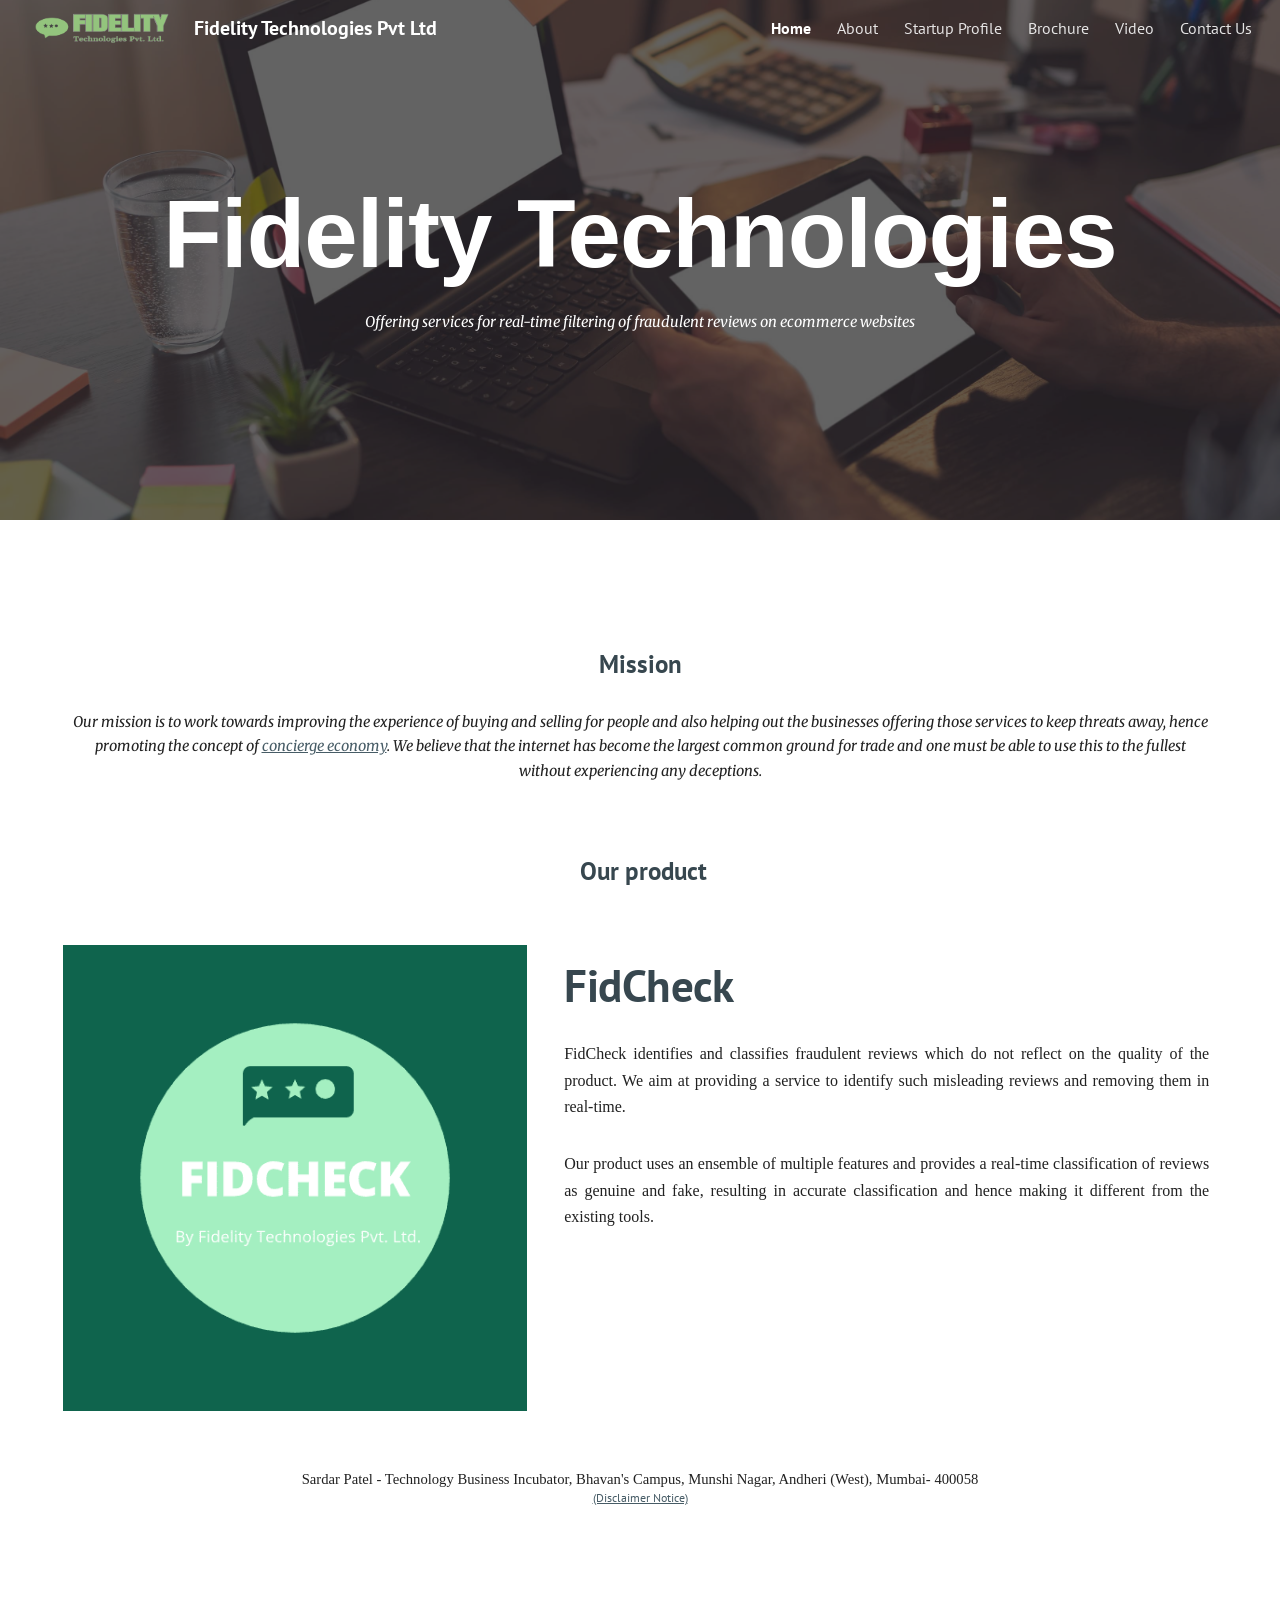
==== commit f305350c: "Add meta hygiene tags - Add: description, theme-color (#0f644d), Open Graph tags   (type, site name," ====
--- a/index.html
+++ b/index.html
@@ -6,6 +6,20 @@
   <title>Redirecting to home page</title>
   <link rel="canonical" href="https://sites.google.com/spit.ac.in/fidelity-tech/">
   <meta http-equiv="refresh" content="0; url=home.html">
+  <link rel="icon" href="favicon.png">
+  <meta name="description" content="Archive of the Fidelity Technologies startup website: real-time filtering of fraudulent ecommerce reviews.">
+  <meta name="theme-color" content="#0f644d">
+  <meta property="og:type" content="website">
+  <meta property="og:site_name" content="Fidelity Technologies Pvt Ltd">
+  <meta property="og:title" content="Fidelity Technologies Pvt Ltd">
+  <meta property="og:description" content="Archive of the Fidelity Technologies startup website: real-time filtering of fraudulent ecommerce reviews.">
+  <meta property="og:url" content="https://rugvedb133.github.io/fake-review-detector/">
+  <meta property="og:image" content="https://rugvedb133.github.io/fake-review-detector/images/hero.jpg">
+  <meta property="og:image:type" content="image/jpeg">
+  <meta property="og:image:width" content="3240">
+  <meta property="og:image:height" content="2160">
+  <meta property="og:image:alt" content="A person using a tablet beside an open laptop on a desk with sticky notes, a calculator and a plant.">
+  <meta name="twitter:card" content="summary_large_image">
 </head>
 <body>
   <p>Redirecting to the <a href="home.html">home page</a>&hellip;</p>
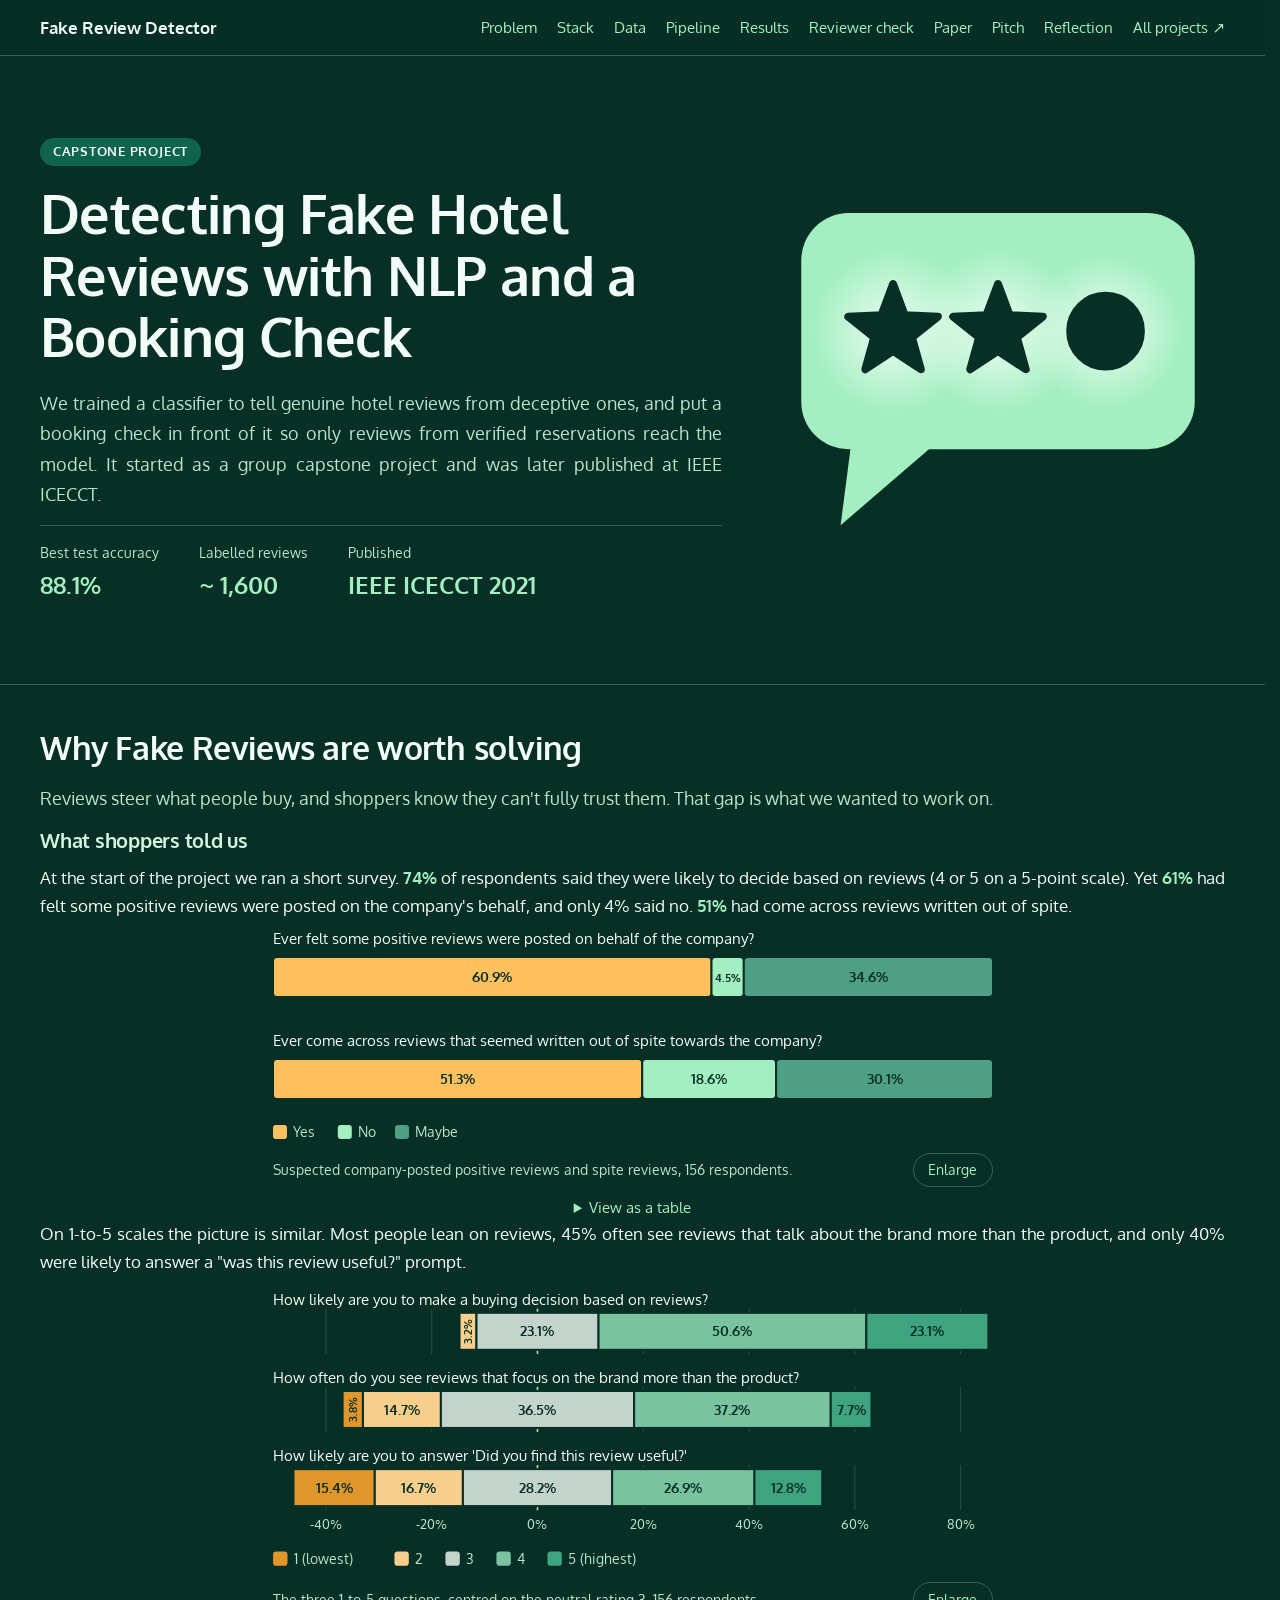
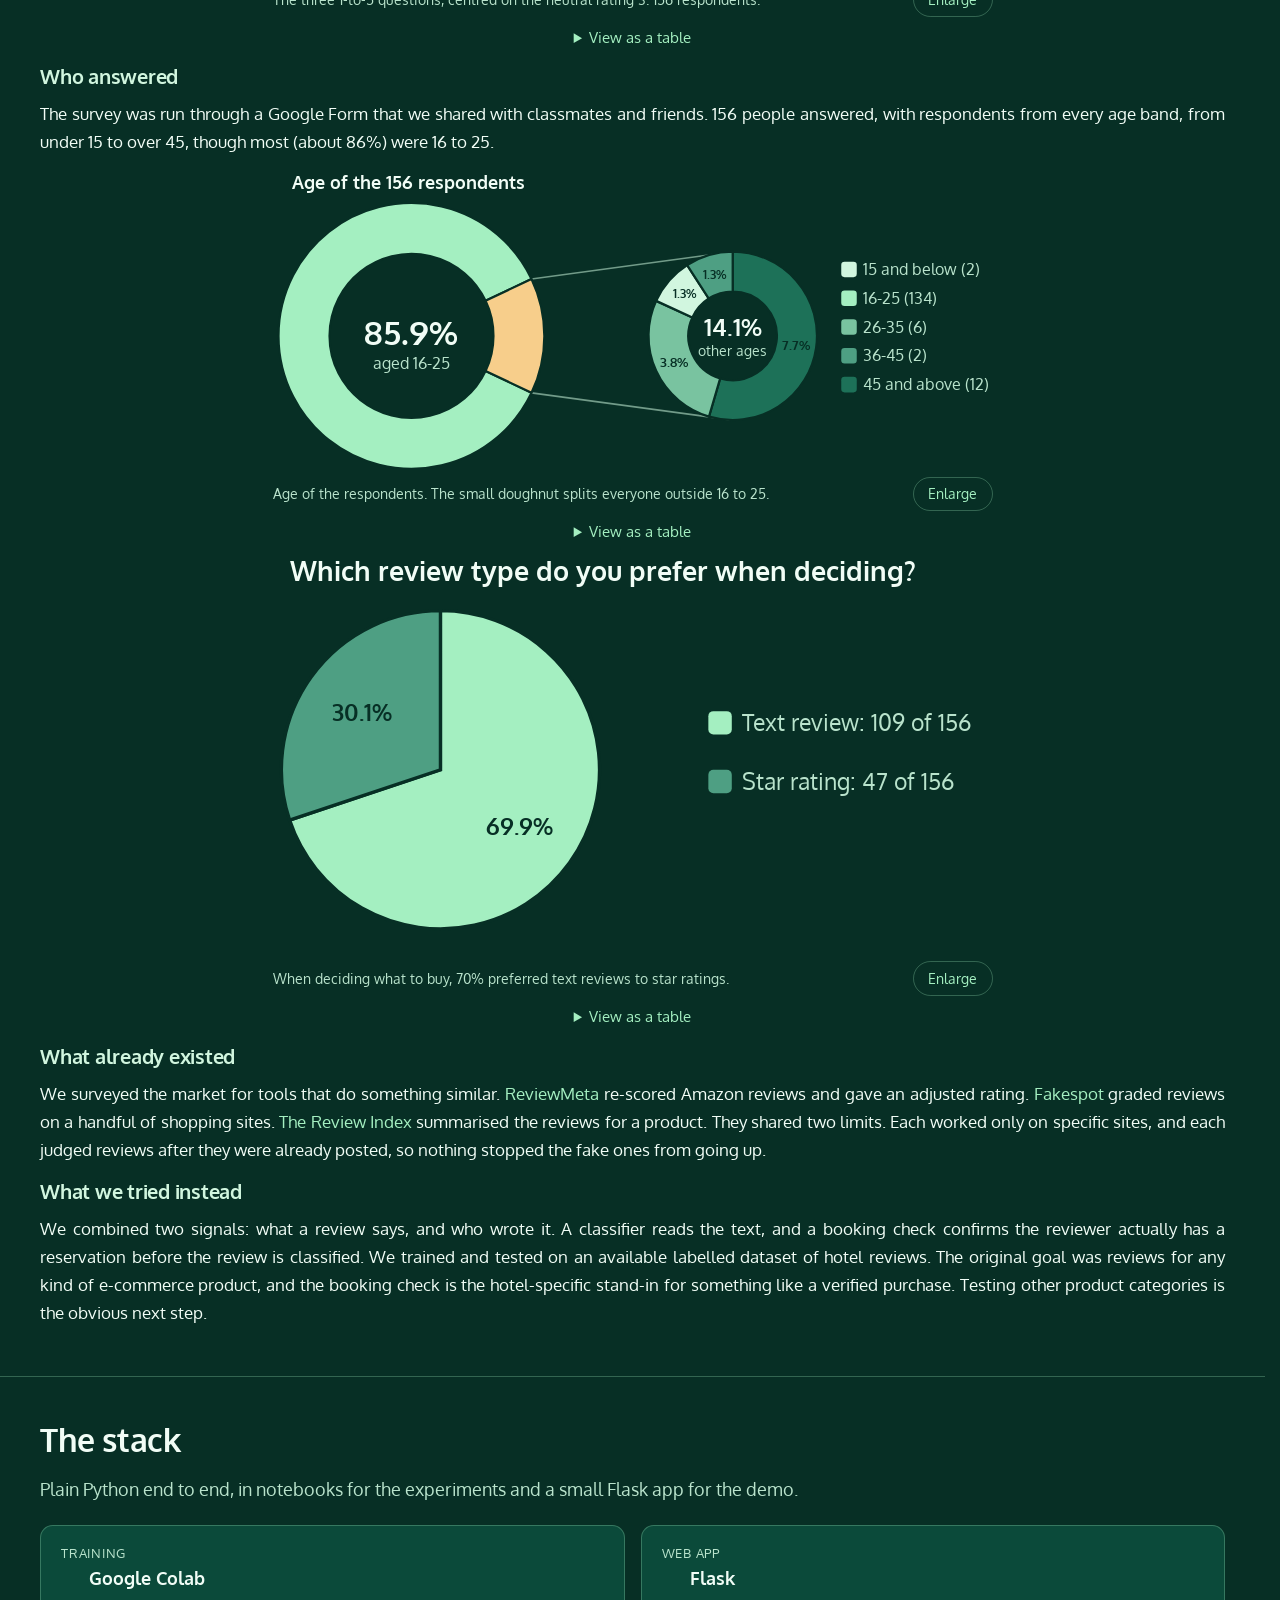
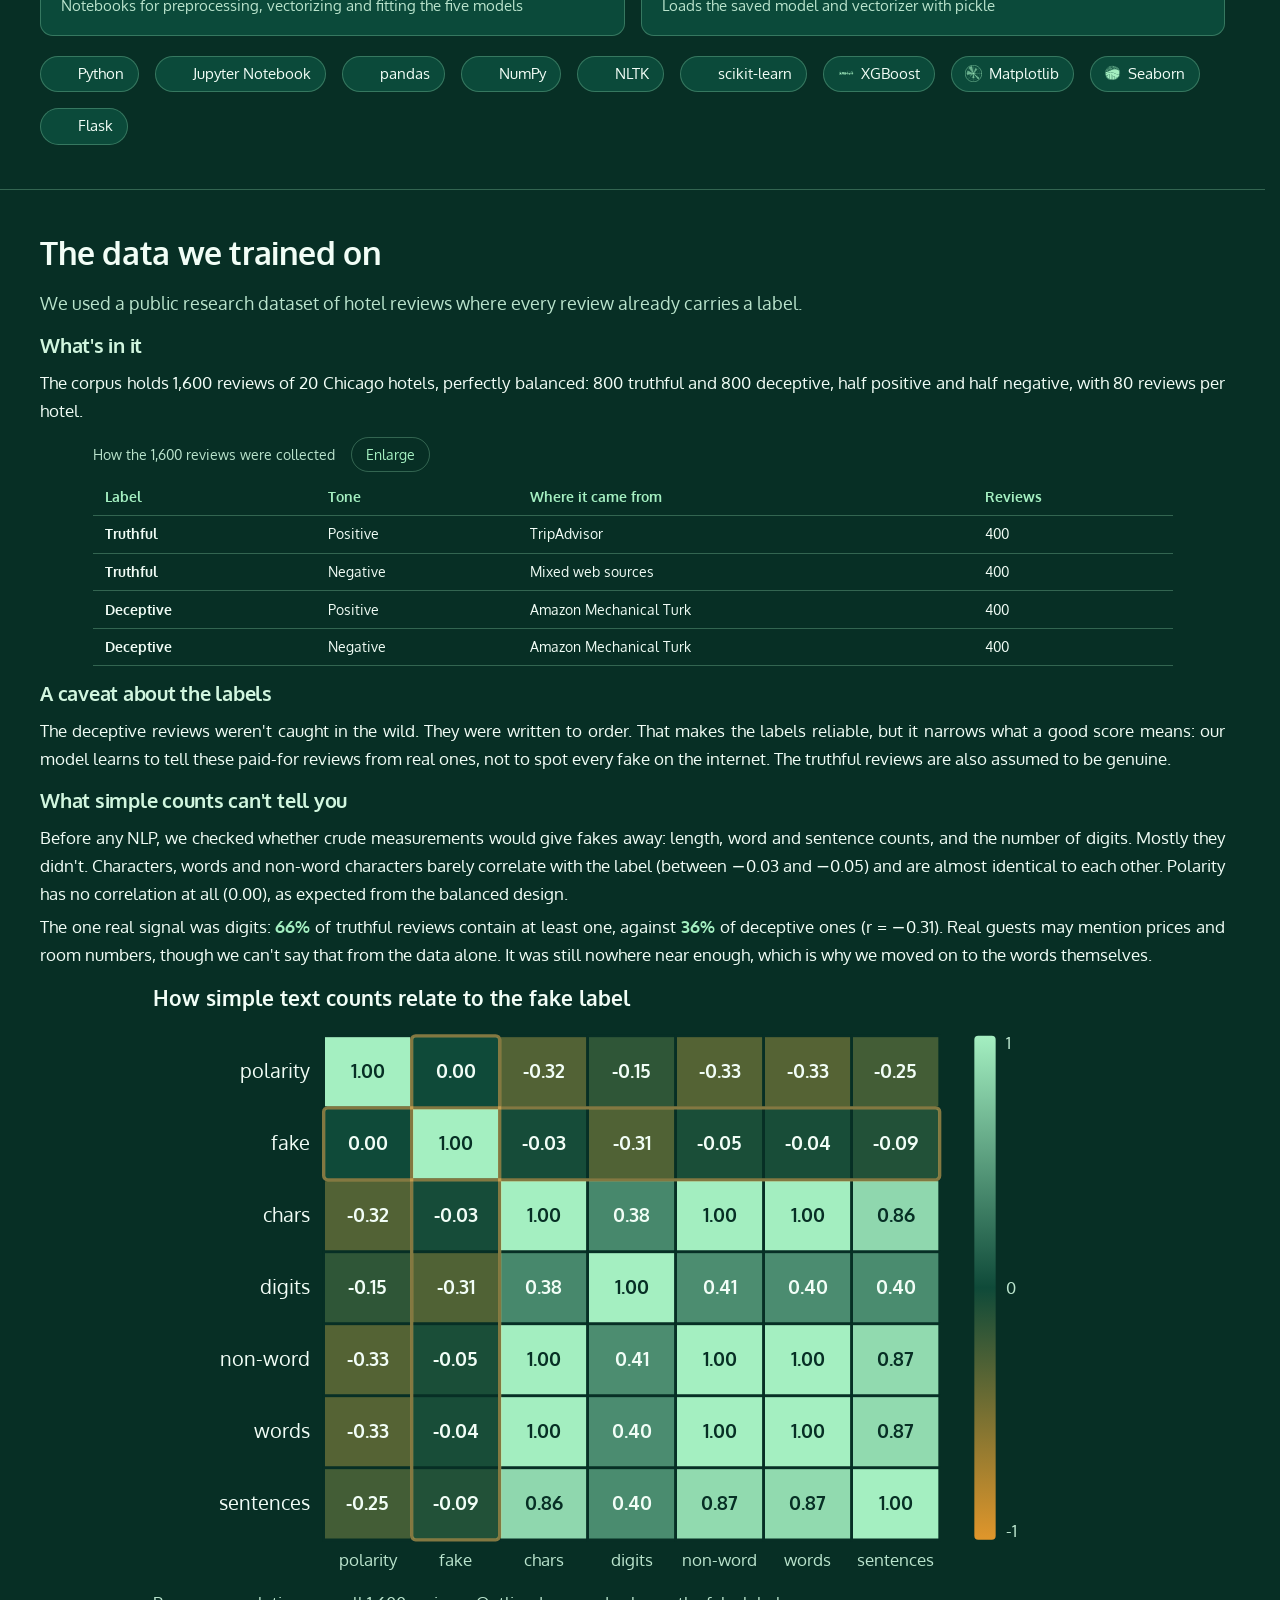
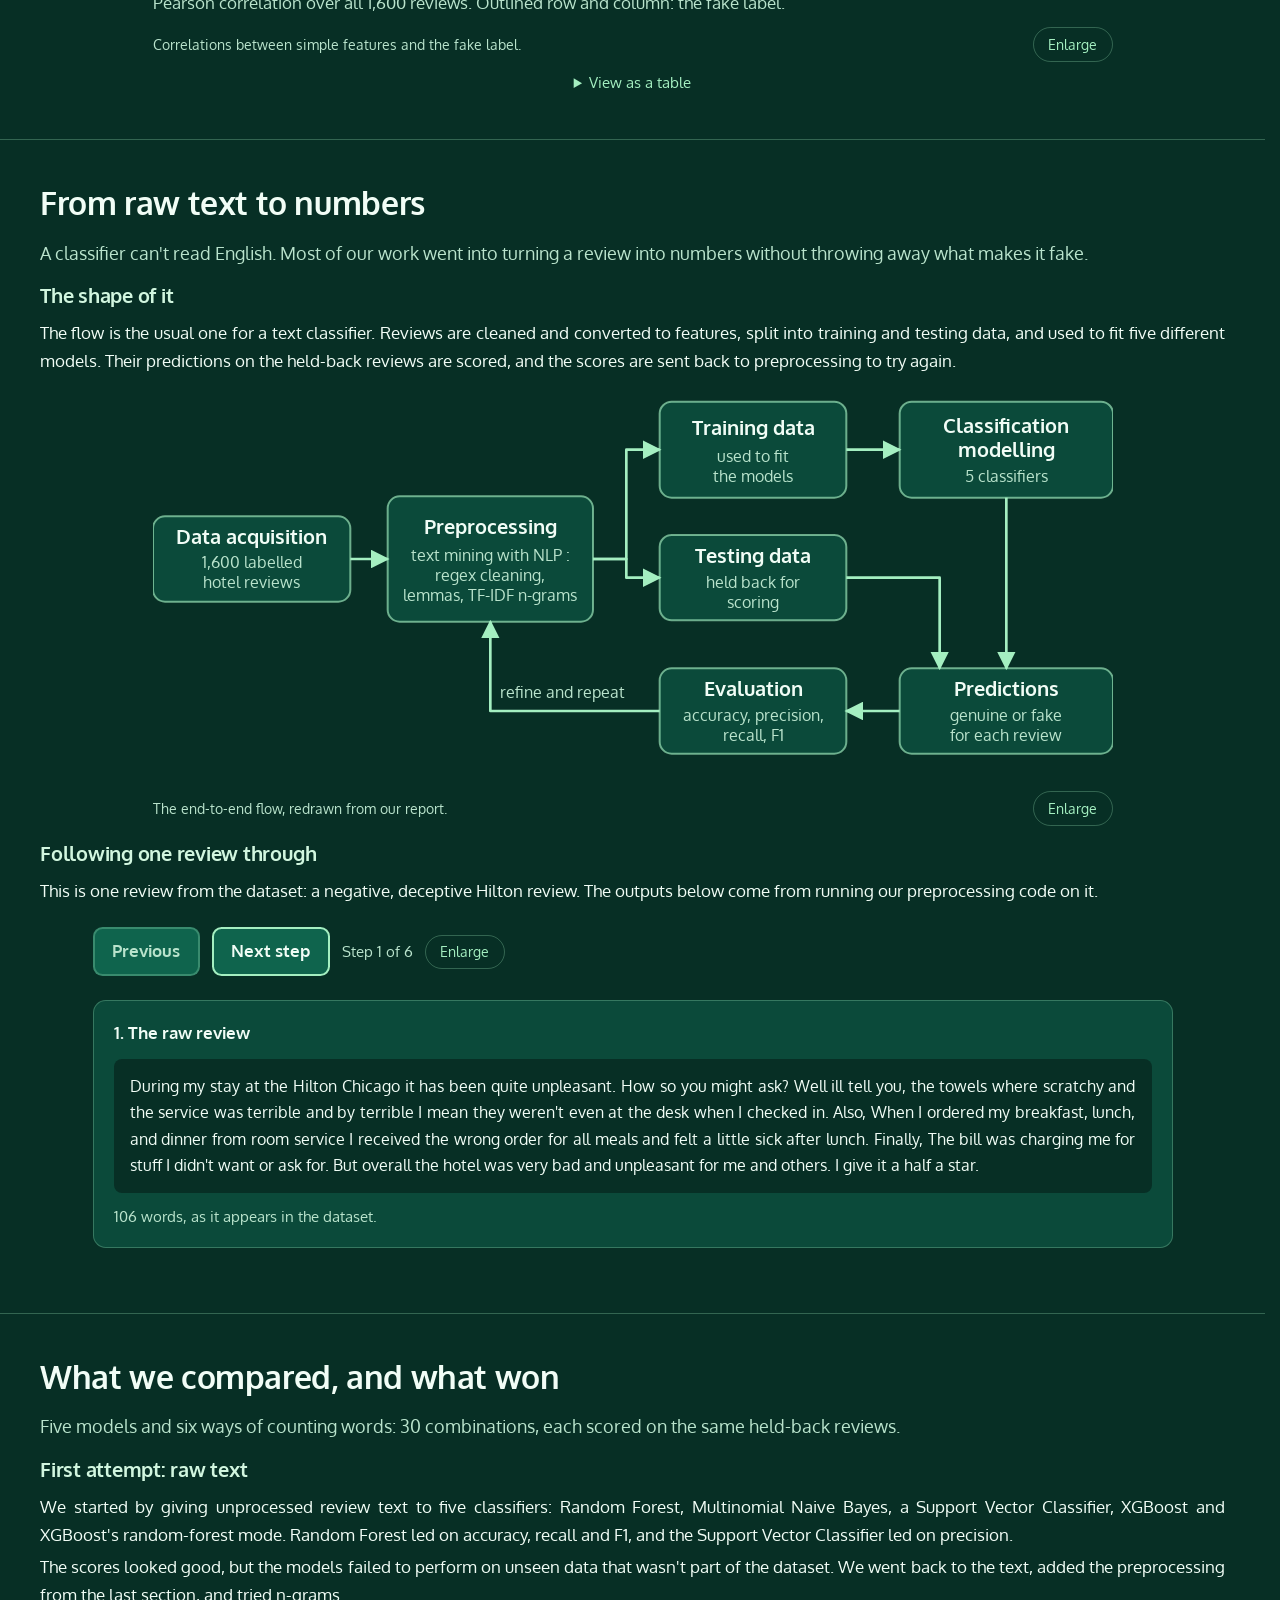
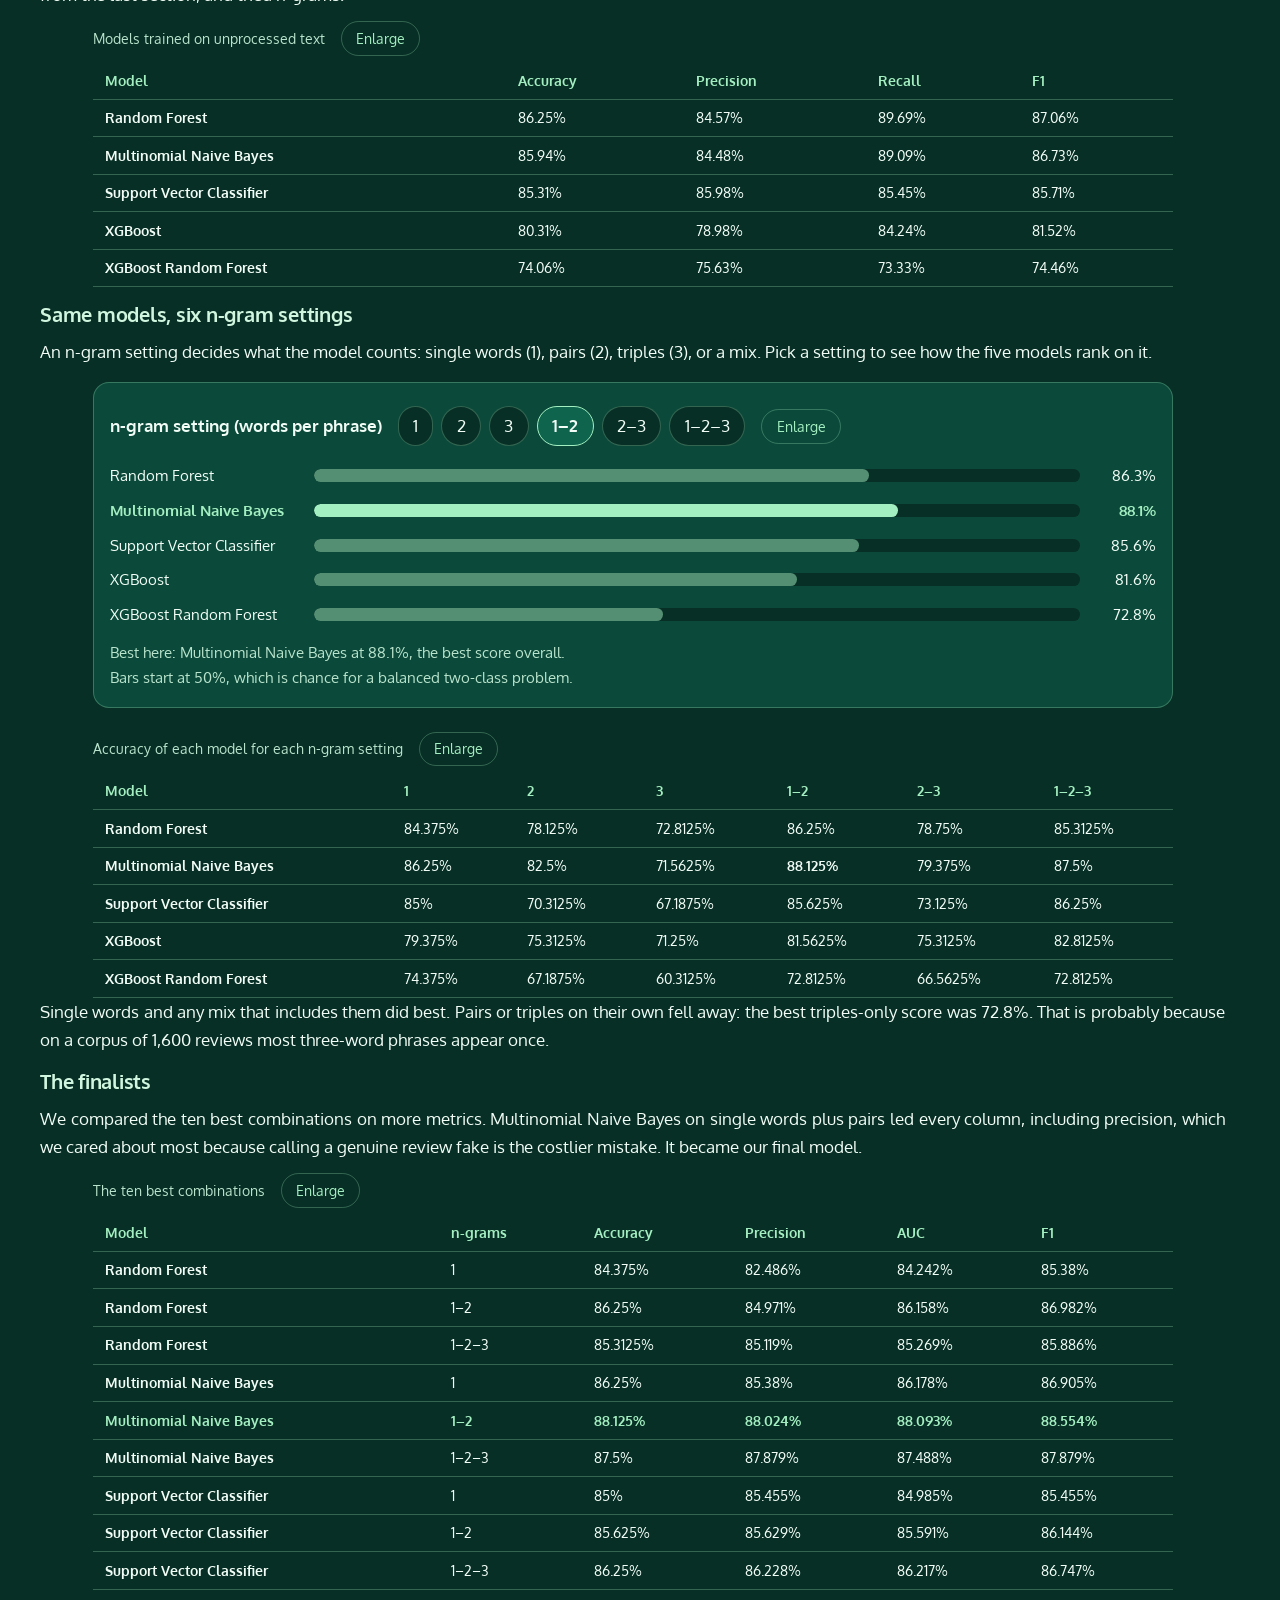
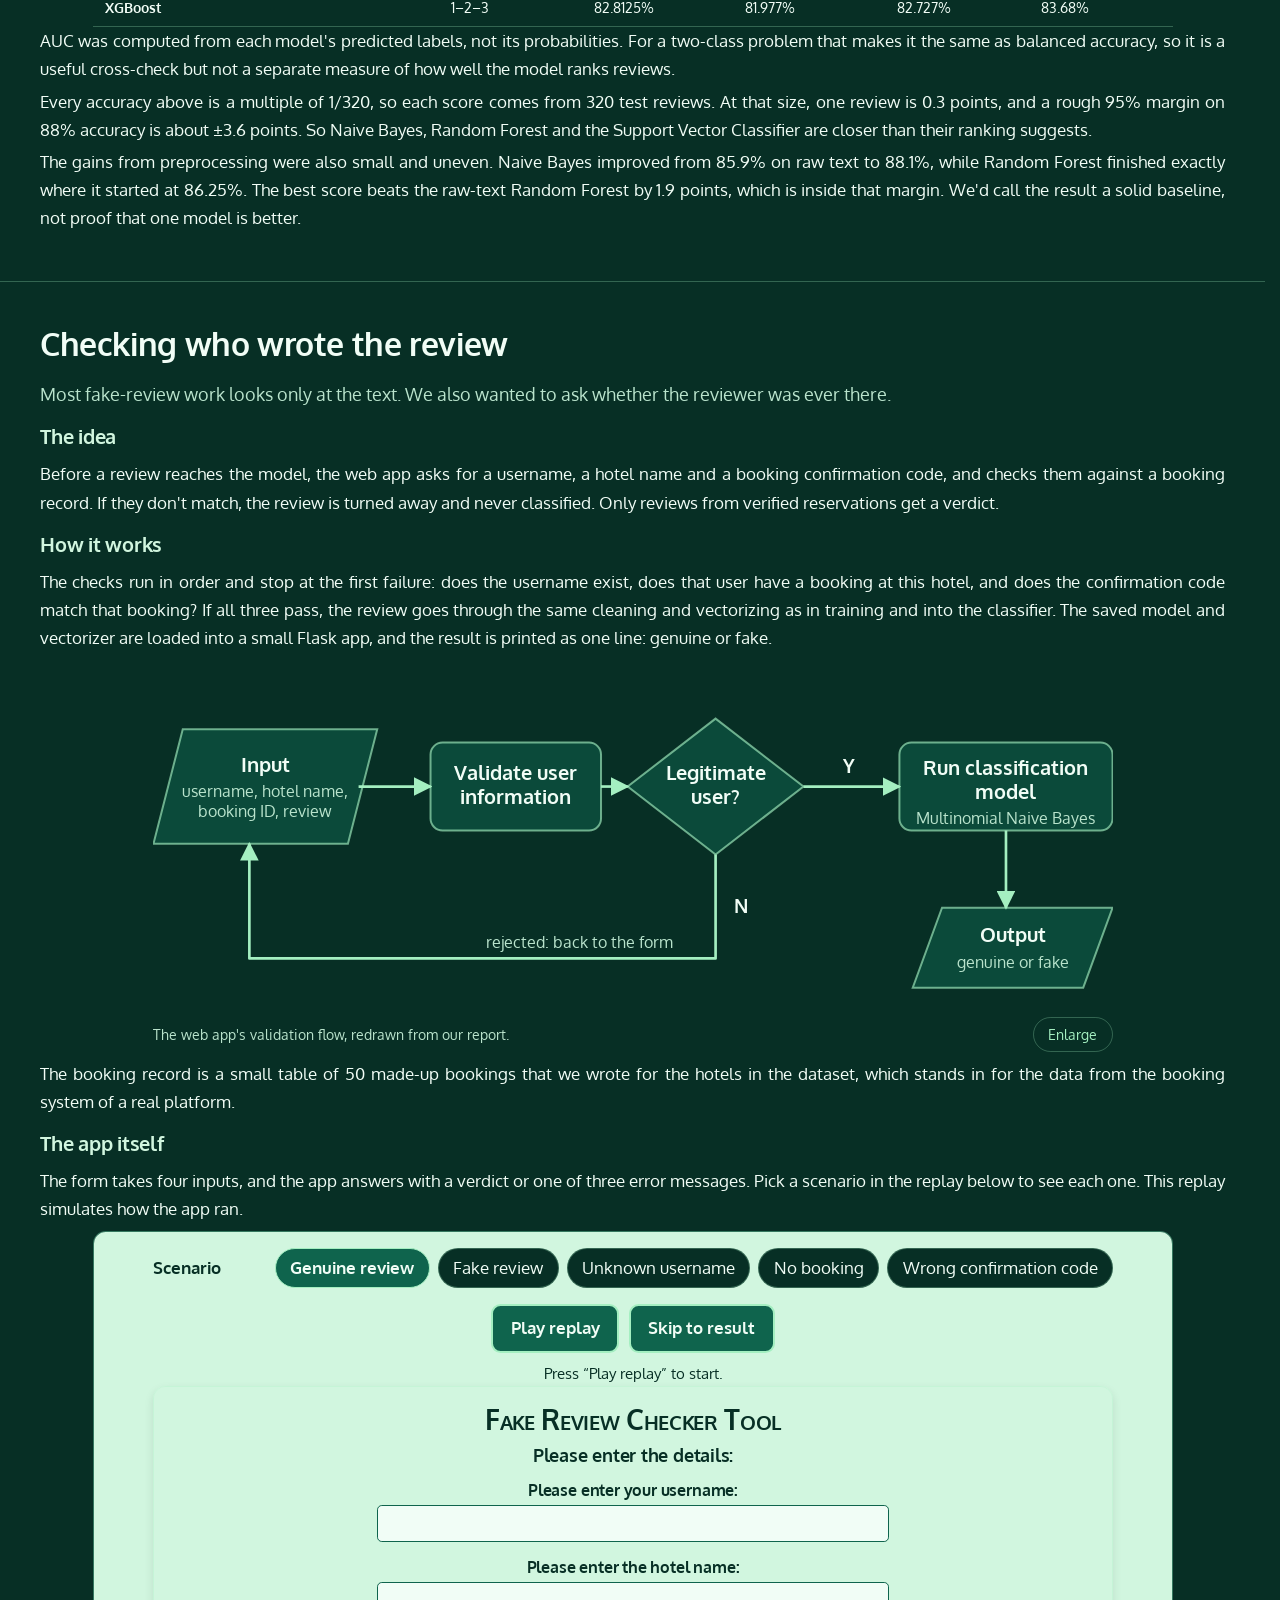
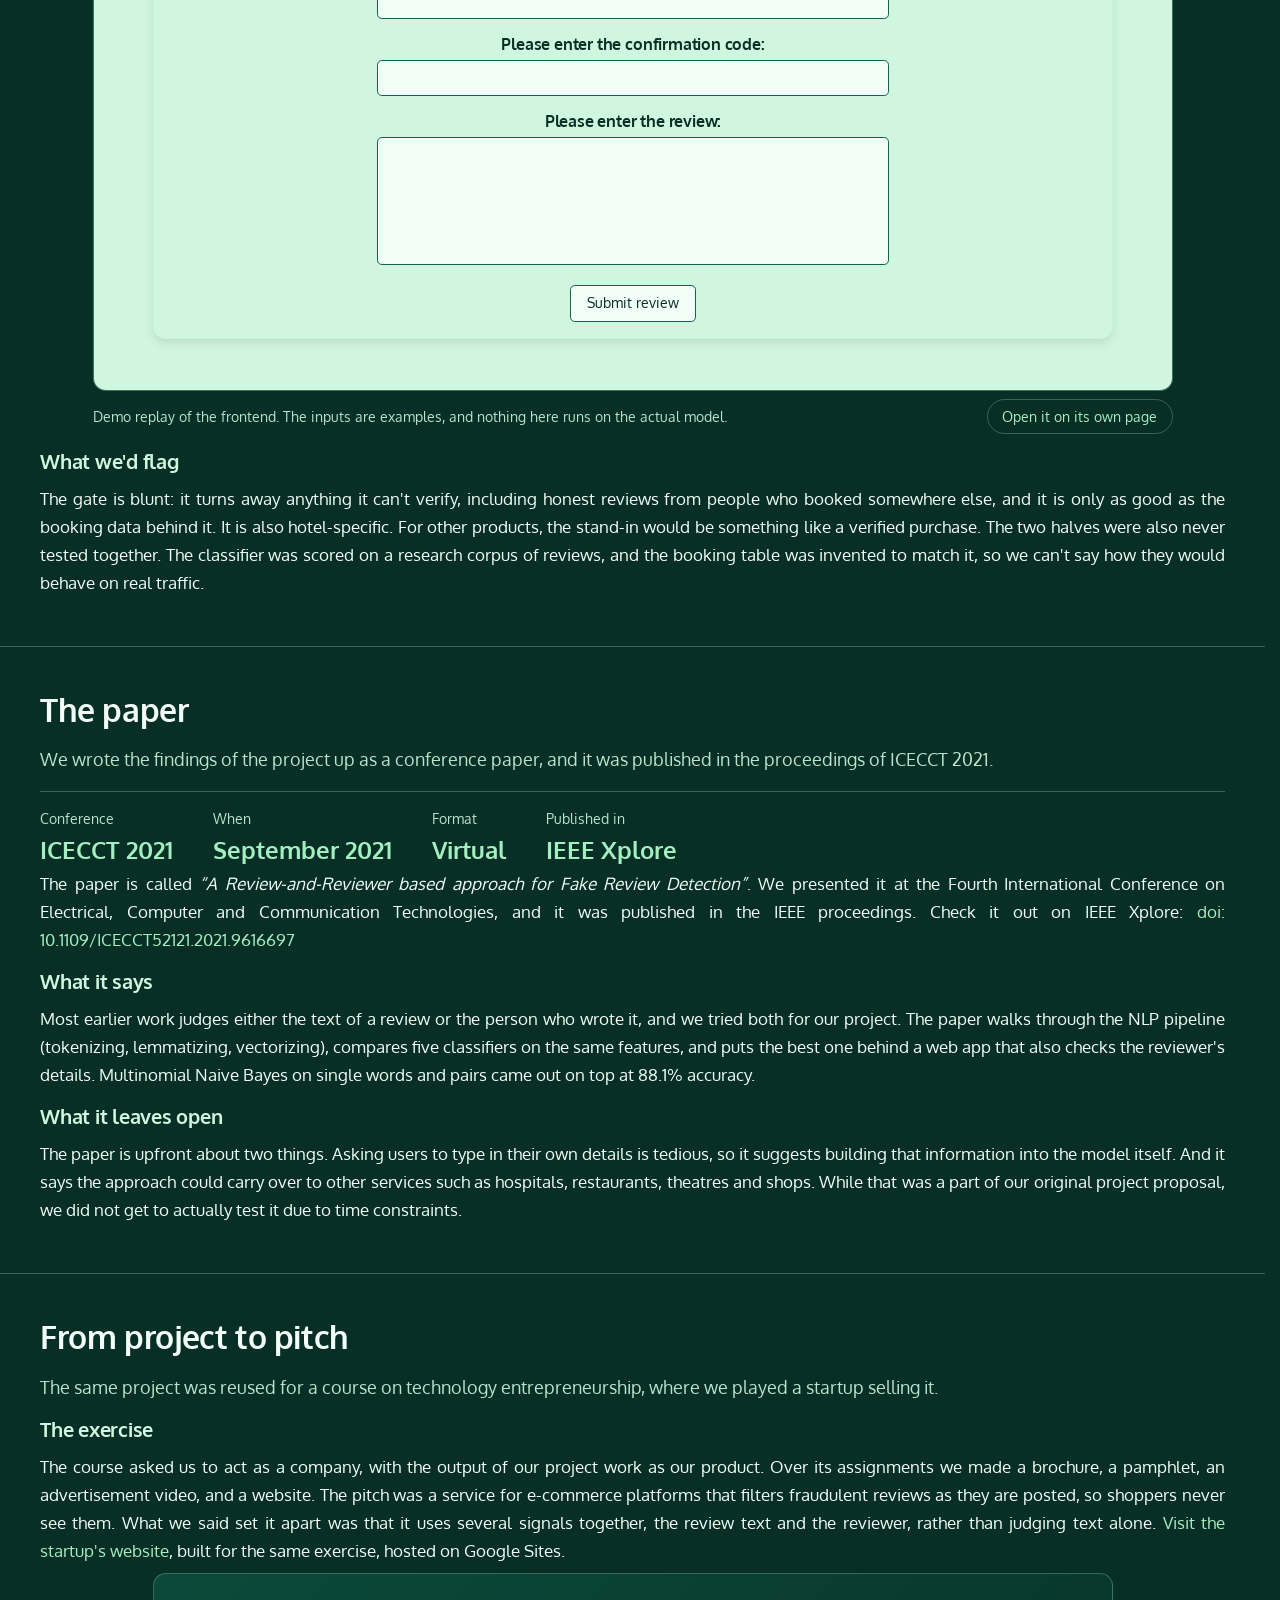
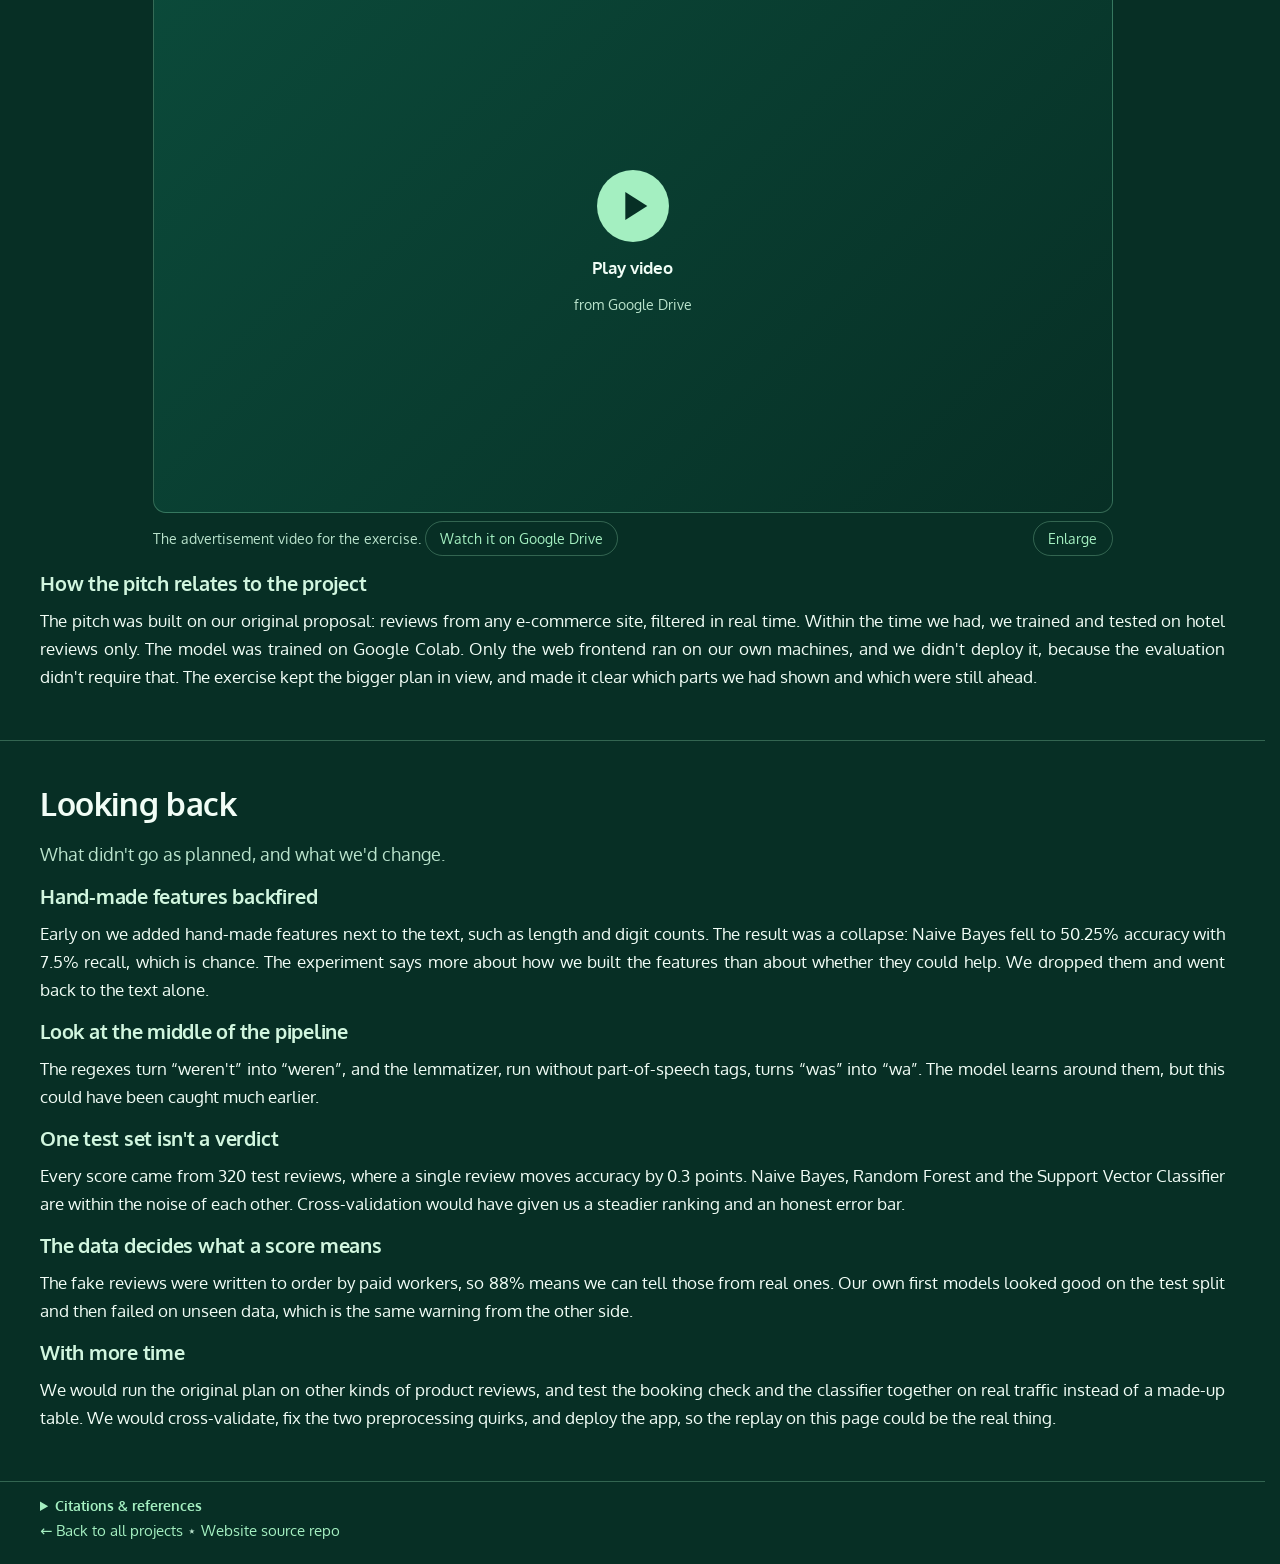
==== commit f7717c27: "Add a video facade to the embedded Drive video player - Replace the embedded Google Drive player wit" ====
--- a/index.html
+++ b/index.html
@@ -1,27 +1,1182 @@
-<!doctype html>
+<!DOCTYPE html>
 <html lang="en">
 <head>
   <meta charset="utf-8">
   <meta name="viewport" content="width=device-width, initial-scale=1">
-  <title>Redirecting to home page</title>
-  <link rel="canonical" href="https://sites.google.com/spit.ac.in/fidelity-tech/">
-  <meta http-equiv="refresh" content="0; url=home.html">
-  <link rel="icon" href="favicon.png">
-  <meta name="description" content="Archive of the Fidelity Technologies startup website: real-time filtering of fraudulent ecommerce reviews.">
-  <meta name="theme-color" content="#0f644d">
+  <title>Fake Review Detection using Machine Learning</title>
+  <meta name="description" content="A capstone project that detects fake hotel reviews with an NLP pipeline and a classifier, plus a booking check on the reviewer. Published at IEEE ICECCT 2021.">
+  <meta name="theme-color" content="#072F25">
+  <meta name="color-scheme" content="dark">
+  <link rel="canonical" href="https://rugvedb133.github.io/fake-review-detector/">
+  <!-- Open Graph -->
   <meta property="og:type" content="website">
-  <meta property="og:site_name" content="Fidelity Technologies Pvt Ltd">
-  <meta property="og:title" content="Fidelity Technologies Pvt Ltd">
-  <meta property="og:description" content="Archive of the Fidelity Technologies startup website: real-time filtering of fraudulent ecommerce reviews.">
+  <meta property="og:title" content="Fake Review Detection using Machine Learning">
+  <meta property="og:description" content="Detecting fake hotel reviews with NLP and a booking check.">
   <meta property="og:url" content="https://rugvedb133.github.io/fake-review-detector/">
-  <meta property="og:image" content="https://rugvedb133.github.io/fake-review-detector/images/hero.jpg">
-  <meta property="og:image:type" content="image/jpeg">
-  <meta property="og:image:width" content="3240">
-  <meta property="og:image:height" content="2160">
-  <meta property="og:image:alt" content="A person using a tablet beside an open laptop on a desk with sticky notes, a calculator and a plant.">
+  <meta property="og:image" content="https://rugvedb133.github.io/fake-review-detector/images/social-preview.png">
+  <meta property="og:image:width" content="1200">
+  <meta property="og:image:height" content="630">
+  <meta property="og:image:alt" content="A mint speech bubble holding two stars and a dot, beside the title Fake Review Detection using Machine Learning.">
+  <!-- Twitter Card -->
   <meta name="twitter:card" content="summary_large_image">
+  <meta name="twitter:title" content="Fake Review Detection using Machine Learning">
+  <meta name="twitter:description" content="Detecting fake hotel reviews with NLP and a booking check.">
+  <meta name="twitter:image" content="https://rugvedb133.github.io/fake-review-detector/images/social-preview.png">
+  <meta name="twitter:image:alt" content="A mint speech bubble holding two stars and a dot, beside the title Fake Review Detection using Machine Learning.">
+  <!-- Icons -->
+  <link rel="icon" href="favicon.svg" type="image/svg+xml">
+  <link rel="icon" href="favicon.ico" sizes="48x48">
+  <link rel="apple-touch-icon" href="apple-touch-icon.png">
+  <!-- Fonts -->
+  <link rel="preconnect" href="https://fonts.googleapis.com">
+  <link rel="preconnect" href="https://fonts.gstatic.com" crossorigin>
+  <link rel="stylesheet" href="https://fonts.googleapis.com/css2?family=Oxygen:wght@400;700&display=swap">
+  <!-- Stylesheet and script -->
+  <link rel="stylesheet" href="styles.css">
+  <script src="script.js" defer></script>
 </head>
-<body>
-  <p>Redirecting to the <a href="home.html">home page</a>&hellip;</p>
+<body id="top">
+  <a class="skip-link" href="#main">Skip to content</a>
+
+  <header class="site-header">
+    <div class="wrap bar">
+      <a class="brand" href="#top">Fake Review Detector</a>
+      <nav aria-label="Page">
+        <ul>
+          <li><a href="#problem">Problem</a></li>
+          <li><a href="#stack">Stack</a></li>
+          <li><a href="#data">Data</a></li>
+          <li><a href="#pipeline">Pipeline</a></li>
+          <li><a href="#results">Results</a></li>
+          <li><a href="#reviewer">Reviewer check</a></li>
+          <li><a href="#paper">Paper</a></li>
+          <li><a href="#startup">Pitch</a></li>
+          <li><a href="#reflection">Reflection</a></li>
+          <li id="projects"><a href="/projects.html">All projects ↗</a></li>
+        </ul>
+      </nav>
+    </div>
+  </header>
+
+  <main id="main">
+    <section class="hero" aria-labelledby="hero-title">
+      <div class="wrap hero-grid">
+        <div class="hero-text">
+          <p class="tag">Capstone Project</p>
+          <h1 id="hero-title">Detecting Fake Hotel Reviews with NLP and a Booking Check</h1>
+          <p class="lede">
+            We trained a classifier to tell genuine hotel reviews from deceptive ones, and put a booking check in front of it so only reviews from verified reservations reach the model.
+            It started as a group capstone project and was later published at IEEE ICECCT.
+          </p>
+          <dl class="stats">
+            <div>
+              <dt>Best test accuracy</dt>
+              <dd>88.1%</dd>
+            </div>
+            <div>
+              <dt>Labelled reviews</dt>
+              <dd>~ 1,600</dd>
+            </div>
+            <div>
+              <dt>Published</dt>
+              <dd class="explain" title="2021 Fourth International Conference on Electrical, Computer and Communication Technologies (ICECCT)">IEEE ICECCT 2021</dd>
+            </div>
+          </dl>
+        </div>
+        <div class="hero-art">
+          <object data="images/hero-bubble.svg" type="image/svg+xml" aria-hidden="true">
+            <img src="images/hero-bubble.svg" alt="" width="320" height="260">
+          </object>
+        </div>
+      </div>
+    </section>
+
+    <section class="section" id="problem" aria-labelledby="problem-title">
+      <div class="wrap">
+        <h2 id="problem-title">Why Fake Reviews are worth solving</h2>
+        <p class="lede">
+          Reviews steer what people buy, and shoppers know they can't fully trust them. That gap is what we wanted to work on.
+        </p>
+
+        <h3 id="survey">What shoppers told us</h3>
+        <p>
+          At the start of the project we ran a short survey. <strong>74%</strong> of respondents said they were likely to decide based on reviews (4 or 5 on a 5-point scale).
+          Yet <strong>61%</strong> had felt some positive reviews were posted on the company's behalf, and only 4% said no. <strong>51%</strong> had come across reviews written out of spite.
+        </p>
+        <figure class="chart" id="fig-survey-trust">
+          <object data="images/survey-trust.svg" type="image/svg+xml" role="img" aria-label="Stacked bars of survey answers about suspected paid-for positive reviews and spite reviews" style="aspect-ratio: 720 / 216">
+            <img src="images/survey-trust.svg" alt="Bar chart: 60.9% of respondents suspect some positive reviews are posted by the company, and 51.3% have seen spite reviews." width="720" height="216">
+          </object>
+          <figcaption>
+            <span class="caption-text">Suspected company-posted positive reviews and spite reviews, 156 respondents.</span>
+            <button type="button" class="enlarge" data-target="fig-survey-trust">Enlarge<span class="visually-hidden"> the trust questions chart</span></button>
+          </figcaption>
+        </figure>
+        <details class="table-toggle">
+          <summary>View as a table</summary>
+          <div class="table-scroll" id="tbl-survey-trust" role="group" tabindex="0" aria-label="Answers to the two trust questions (156 respondents)">
+            <table class="data-table" aria-labelledby="cap-tbl-survey-trust">
+              <caption>
+                <span class="caption-inner">
+                  <span class="caption-text" id="cap-tbl-survey-trust">Answers to the two trust questions (156 respondents)</span>
+                  <button type="button" class="enlarge" data-target="tbl-survey-trust">Enlarge<span class="visually-hidden"> the trust questions table</span></button>
+                </span>
+              </caption>
+              <thead>
+                <tr>
+                  <th scope="col">Question</th>
+                  <th scope="col">Yes</th>
+                  <th scope="col">No</th>
+                  <th scope="col">Maybe</th>
+                </tr>
+              </thead>
+              <tbody>
+                <tr>
+                  <th scope="row">Positive reviews posted on behalf of the company</th>
+                  <td>95 (60.9%)</td>
+                  <td>7 (4.5%)</td>
+                  <td>54 (34.6%)</td>
+                </tr>
+                <tr>
+                  <th scope="row">Reviews written out of spite</th>
+                  <td>80 (51.3%)</td>
+                  <td>29 (18.6%)</td>
+                  <td>47 (30.1%)</td>
+                </tr>
+              </tbody>
+            </table>
+          </div>
+        </details>
+        <p>
+          On 1-to-5 scales the picture is similar. Most people lean on reviews, 45% often see reviews that talk about the brand more than the product, and only 40% were likely to answer a "was this review useful?" prompt.
+        </p>
+        <figure class="chart" id="fig-survey-likelihood">
+          <object data="images/survey-likelihood.svg" type="image/svg+xml" role="img" aria-label="Diverging bars of three questions answered on a 1 to 5 scale, centred on the neutral rating" style="aspect-ratio: 700 / 282">
+            <img src="images/survey-likelihood.svg" alt="Diverging bar chart of three 1 to 5 questions. 73.7% rated their likelihood of deciding from reviews 4 or 5." width="720" height="282">
+          </object>
+          <figcaption>
+            <span class="caption-text">The three 1-to-5 questions, centred on the neutral rating 3. 156 respondents.</span>
+            <button type="button" class="enlarge" data-target="fig-survey-likelihood">Enlarge<span class="visually-hidden"> the 1 to 5 questions chart</span></button>
+          </figcaption>
+        </figure>
+        <details class="table-toggle">
+          <summary>View as a table</summary>
+          <div class="table-scroll" id="tbl-survey-likelihood" role="group" tabindex="0" aria-label="Answers on a 1 to 5 scale (156 respondents)">
+            <table class="data-table" aria-labelledby="cap-tbl-survey-likelihood">
+              <caption>
+                <span class="caption-inner">
+                  <span class="caption-text" id="cap-tbl-survey-likelihood">Answers on a 1 to 5 scale (156 respondents)</span>
+                  <button type="button" class="enlarge" data-target="tbl-survey-likelihood">Enlarge<span class="visually-hidden"> the 1 to 5 questions table</span></button>
+                </span>
+              </caption>
+              <thead>
+                <tr>
+                  <th scope="col">Question</th>
+                  <th scope="col">1 (lowest)</th>
+                  <th scope="col">2</th>
+                  <th scope="col">3</th>
+                  <th scope="col">4</th>
+                  <th scope="col">5 (highest)</th>
+                </tr>
+              </thead>
+              <tbody>
+                <tr>
+                  <th scope="row">Likely to decide based on reviews</th>
+                  <td>0 (0.0%)</td>
+                  <td>5 (3.2%)</td>
+                  <td>36 (23.1%)</td>
+                  <td>79 (50.6%)</td>
+                  <td>36 (23.1%)</td>
+                </tr>
+                <tr>
+                  <th scope="row">Reviews focus on the brand, not the product</th>
+                  <td>6 (3.8%)</td>
+                  <td>23 (14.7%)</td>
+                  <td>57 (36.5%)</td>
+                  <td>58 (37.2%)</td>
+                  <td>12 (7.7%)</td>
+                </tr>
+                <tr>
+                  <th scope="row">Likely to answer &ldquo;Did you find this review useful?&rdquo;</th>
+                  <td>24 (15.4%)</td>
+                  <td>26 (16.7%)</td>
+                  <td>44 (28.2%)</td>
+                  <td>42 (26.9%)</td>
+                  <td>20 (12.8%)</td>
+                </tr>
+              </tbody>
+            </table>
+          </div>
+        </details>
+
+        <h3>Who answered</h3>
+        <p>
+          The survey was run through a Google Form that we shared with classmates and friends.
+          156 people answered, with respondents from every age band, from under 15 to over 45, though most (about 86%) were 16 to 25.
+        </p>
+        <figure class="chart" id="fig-survey-age">
+          <object data="images/survey-age.svg" type="image/svg+xml" role="img" aria-label="Doughnut chart of respondents' ages, with a second doughnut splitting the other ages" style="aspect-ratio: 650 / 275">
+            <img src="images/survey-age.svg" alt="Doughnut chart: 85.9% of respondents are aged 16 to 25. A second doughnut splits the remaining 22 people by age group." width="650" height="275">
+          </object>
+          <figcaption>
+            <span class="caption-text">Age of the respondents. The small doughnut splits everyone outside 16 to 25.</span>
+            <button type="button" class="enlarge" data-target="fig-survey-age">Enlarge<span class="visually-hidden"> the age chart</span></button>
+          </figcaption>
+        </figure>
+        <details class="table-toggle">
+          <summary>View as a table</summary>
+          <div class="table-scroll" id="tbl-survey-age" role="group" tabindex="0" aria-label="Age group (all 156 respondents; 16–25 includes 2 who left age blank)">
+            <table class="data-table" aria-labelledby="cap-tbl-survey-age">
+              <caption>
+                <span class="caption-inner">
+                  <span class="caption-text" id="cap-tbl-survey-age">Age group (all 156 respondents; 16&ndash;25 includes 2 who left age blank)</span>
+                  <button type="button" class="enlarge" data-target="tbl-survey-age">Enlarge<span class="visually-hidden"> the age table</span></button>
+                </span>
+              </caption>
+              <thead>
+                <tr>
+                  <th scope="col">Age group</th>
+                  <th scope="col">Respondents</th>
+                </tr>
+              </thead>
+              <tbody>
+                <tr>
+                  <th scope="row">15 and below</th>
+                  <td>2 (1.3%)</td>
+                </tr>
+                <tr>
+                  <th scope="row">16&ndash;25</th>
+                  <td>134 (85.9%)</td>
+                </tr>
+                <tr>
+                  <th scope="row">26&ndash;35</th>
+                  <td>6 (3.8%)</td>
+                </tr>
+                <tr>
+                  <th scope="row">36&ndash;45</th>
+                  <td>2 (1.3%)</td>
+                </tr>
+                <tr>
+                  <th scope="row">45 and above</th>
+                  <td>12 (7.7%)</td>
+                </tr>
+              </tbody>
+            </table>
+          </div>
+        </details>
+        <figure class="chart" id="fig-survey-preference">
+          <object data="images/survey-preference.svg" type="image/svg+xml" role="img" aria-label="Pie chart of preferred review type" style="aspect-ratio: 430 / 240">
+            <img src="images/survey-preference.svg" alt="Pie chart: 69.9% of respondents prefer text reviews and 30.1% prefer star ratings." width="430" height="240">
+          </object>
+          <figcaption>
+            <span class="caption-text">When deciding what to buy, 70% preferred text reviews to star ratings.</span>
+            <button type="button" class="enlarge" data-target="fig-survey-preference">Enlarge<span class="visually-hidden"> the review type chart</span></button>
+          </figcaption>
+        </figure>
+        <details class="table-toggle">
+          <summary>View as a table</summary>
+          <div class="table-scroll" id="tbl-survey-preference" role="group" tabindex="0" aria-label="Preferred review type (156 respondents)">
+            <table class="data-table" aria-labelledby="cap-tbl-survey-preference">
+              <caption>
+                <span class="caption-inner">
+                  <span class="caption-text" id="cap-tbl-survey-preference">Preferred review type (156 respondents)</span>
+                  <button type="button" class="enlarge" data-target="tbl-survey-preference">Enlarge<span class="visually-hidden"> the review type table</span></button>
+                </span>
+              </caption>
+              <thead>
+                <tr>
+                  <th scope="col">Type</th>
+                  <th scope="col">Respondents</th>
+                </tr>
+              </thead>
+              <tbody>
+                <tr>
+                  <th scope="row">Text review</th>
+                  <td>109 (69.9%)</td>
+                </tr>
+                <tr>
+                  <th scope="row">Star rating</th>
+                  <td>47 (30.1%)</td>
+                </tr>
+              </tbody>
+            </table>
+          </div>
+        </details>
+
+        <h3>What already existed</h3>
+        <p>
+          We surveyed the market for tools that do something similar. <a href="https://web.archive.org/web/2020/https://reviewmeta.com/" title="(Archived version) ReviewMeta.com - Amazon Review Checker">ReviewMeta<span class="visually-hidden"> (archived version)</span></a> re-scored Amazon reviews and gave an adjusted rating. <a href="https://web.archive.org/web/2020/https://www.fakespot.com/" title="(Archived version) Fakespot | Analyze and identify fake reviews and counterfeits">Fakespot<span class="visually-hidden"> (archived version)</span></a> graded reviews on a handful of shopping sites. <a href="https://web.archive.org/web/2020/https://thereviewindex.com/" title="(Archived version)  Review Summarizer for Gadget Reviews">The Review Index<span class="visually-hidden"> (archived version)</span></a> summarised the reviews for a product.
+          They shared two limits. Each worked only on specific sites, and each judged reviews after they were already posted, so nothing stopped the fake ones from going up.
+        </p>
+
+        <h3>What we tried instead</h3>
+        <p>
+          We combined two signals: what a review says, and who wrote it. A classifier reads the text, and a booking check confirms the reviewer actually has a reservation before the review is classified.
+          We trained and tested on an available labelled dataset of hotel reviews. The original goal was reviews for any kind of e-commerce product, and the booking check is the hotel-specific stand-in for something like a verified purchase. Testing other product categories is the obvious next step.
+        </p>
+      </div>
+    </section>
+
+    <section class="section" id="stack" aria-labelledby="stack-title">
+      <div class="wrap">
+        <h2 id="stack-title">The stack</h2>
+        <p class="lede">
+          Plain Python end to end, in notebooks for the experiments and a small Flask app for the demo.
+        </p>
+
+        <dl class="stack-cards">
+          <div class="stack-card">
+            <dt class="stack-label">Training</dt>
+            <dd class="stack-name" data-tool="googlecolab">Google Colab</dd>
+            <dd class="stack-note">Notebooks for preprocessing, vectorizing and fitting the five models</dd>
+          </div>
+          <div class="stack-card">
+            <dt class="stack-label">Web app</dt>
+            <dd class="stack-name" data-tool="flask">Flask</dd>
+            <dd class="stack-note">Loads the saved model and vectorizer with pickle</dd>
+          </div>
+        </dl>
+
+        <ul class="tools">
+          <li class="tool" data-tool="python">Python</li>
+          <li class="tool" data-tool="jupyter">Jupyter Notebook</li>
+          <li class="tool" data-tool="pandas">pandas</li>
+          <li class="tool" data-tool="numpy">NumPy</li>
+          <li class="tool" data-tool="nltk">NLTK</li>
+          <li class="tool" data-tool="scikitlearn">scikit-learn</li>
+          <li class="tool" data-tool="xgboost">XGBoost</li>
+          <li class="tool" data-tool="matplotlib">Matplotlib</li>
+          <li class="tool" data-tool="seaborn">Seaborn</li>
+          <li class="tool" data-tool="flask">Flask</li>
+        </ul>
+      </div>
+    </section>
+
+    <section class="section" id="data" aria-labelledby="data-title">
+      <div class="wrap">
+        <h2 id="data-title">The data we trained on</h2>
+        <p class="lede">
+          We used a public research dataset of hotel reviews where every review already carries a label.
+        </p>
+
+        <h3>What's in it</h3>
+        <p>
+          The corpus holds 1,600 reviews of 20 Chicago hotels, perfectly balanced: 800 truthful and 800 deceptive, half positive and half negative, with 80 reviews per hotel.
+        </p>
+        <div class="table-scroll" id="tbl-dataset" role="group" tabindex="0" aria-label="How the 1,600 reviews were collected">
+          <table class="data-table" aria-labelledby="cap-tbl-dataset">
+            <caption>
+              <span class="caption-inner">
+                <span class="caption-text" id="cap-tbl-dataset">How the 1,600 reviews were collected</span>
+                <button type="button" class="enlarge" data-target="tbl-dataset">Enlarge<span class="visually-hidden"> the dataset table</span></button>
+              </span>
+            </caption>
+            <thead>
+              <tr>
+                <th scope="col">Label</th>
+                <th scope="col">Tone</th>
+                <th scope="col">Where it came from</th>
+                <th scope="col">Reviews</th>
+              </tr>
+            </thead>
+            <tbody>
+              <tr>
+                <th scope="row">Truthful</th>
+                <td>Positive</td>
+                <td>TripAdvisor</td>
+                <td>400</td>
+              </tr>
+              <tr>
+                <th scope="row">Truthful</th>
+                <td>Negative</td>
+                <td>Mixed web sources</td>
+                <td>400</td>
+              </tr>
+              <tr>
+                <th scope="row">Deceptive</th>
+                <td>Positive</td>
+                <td>Amazon Mechanical Turk</td>
+                <td>400</td>
+              </tr>
+              <tr>
+                <th scope="row">Deceptive</th>
+                <td>Negative</td>
+                <td>Amazon Mechanical Turk</td>
+                <td>400</td>
+              </tr>
+            </tbody>
+          </table>
+        </div>
+
+        <h3>A caveat about the labels</h3>
+        <p>
+          The deceptive reviews weren't caught in the wild. They were written to order. That makes the labels reliable, but it narrows what a good score means: our model learns to tell these paid-for reviews from real ones, not to spot every fake on the internet. The truthful reviews are also assumed to be genuine.
+        </p>
+
+        <h3>What simple counts can't tell you</h3>
+        <p>
+          Before any NLP, we checked whether crude measurements would give fakes away: length, word and sentence counts, and the number of digits. Mostly they didn't. Characters, words and non-word characters barely correlate with the label (between &minus;0.03 and &minus;0.05) and are almost identical to each other. Polarity has no correlation at all (0.00), as expected from the balanced design.
+        </p>
+        <p>
+          The one real signal was digits: <strong>66%</strong> of truthful reviews contain at least one, against <strong>36%</strong> of deceptive ones (r = &minus;0.31). Real guests may mention prices and room numbers, though we can't say that from the data alone. It was still nowhere near enough, which is why we moved on to the words themselves.
+        </p>
+        <figure class="chart" id="fig-correlation-heatmap">
+          <object data="images/correlation-heatmap.svg" type="image/svg+xml" role="img" aria-label="Heatmap of correlations between simple text features and the fake label" style="aspect-ratio: 720 / 482">
+            <img src="images/correlation-heatmap.svg" alt="Correlation heatmap: only the digit count correlates noticeably with the fake label (-0.31); length-type features are near zero." width="720" height="482">
+          </object>
+          <figcaption>
+            <span class="caption-text">Correlations between simple features and the fake label.</span>
+            <button type="button" class="enlarge" data-target="fig-correlation-heatmap">Enlarge<span class="visually-hidden"> the correlation heatmap</span></button>
+          </figcaption>
+        </figure>
+        <details class="table-toggle">
+          <summary>View as a table</summary>
+          <div class="table-scroll" id="tbl-heatmap" role="group" tabindex="0" aria-label="Pearson correlations, 1,600 reviews">
+            <table class="data-table" aria-labelledby="cap-tbl-heatmap">
+              <caption>
+                <span class="caption-inner">
+                  <span class="caption-text" id="cap-tbl-heatmap">Pearson correlations, 1,600 reviews</span>
+                  <button type="button" class="enlarge" data-target="tbl-heatmap">Enlarge<span class="visually-hidden"> the correlation table</span></button>
+                </span>
+              </caption>
+              <thead>
+                <tr>
+                  <td></td>
+                  <th scope="col">polarity</th>
+                  <th scope="col">fake</th>
+                  <th scope="col">characters</th>
+                  <th scope="col">digits</th>
+                  <th scope="col">non-word characters</th>
+                  <th scope="col">words</th>
+                  <th scope="col">sentences</th>
+                </tr>
+              </thead>
+              <tbody>
+                <tr>
+                  <th scope="row">polarity</th>
+                  <td>1.00</td>
+                  <td>0.00</td>
+                  <td>-0.32</td>
+                  <td>-0.15</td>
+                  <td>-0.33</td>
+                  <td>-0.33</td>
+                  <td>-0.25</td>
+                </tr>
+                <tr>
+                  <th scope="row">fake</th>
+                  <td>0.00</td>
+                  <td>1.00</td>
+                  <td>-0.03</td>
+                  <td>-0.31</td>
+                  <td>-0.05</td>
+                  <td>-0.04</td>
+                  <td>-0.09</td>
+                </tr>
+                <tr>
+                  <th scope="row">characters</th>
+                  <td>-0.32</td>
+                  <td>-0.03</td>
+                  <td>1.00</td>
+                  <td>0.38</td>
+                  <td>1.00</td>
+                  <td>1.00</td>
+                  <td>0.86</td>
+                </tr>
+                <tr>
+                  <th scope="row">digits</th>
+                  <td>-0.15</td>
+                  <td>-0.31</td>
+                  <td>0.38</td>
+                  <td>1.00</td>
+                  <td>0.41</td>
+                  <td>0.40</td>
+                  <td>0.40</td>
+                </tr>
+                <tr>
+                  <th scope="row">non-word characters</th>
+                  <td>-0.33</td>
+                  <td>-0.05</td>
+                  <td>1.00</td>
+                  <td>0.41</td>
+                  <td>1.00</td>
+                  <td>1.00</td>
+                  <td>0.87</td>
+                </tr>
+                <tr>
+                  <th scope="row">words</th>
+                  <td>-0.33</td>
+                  <td>-0.04</td>
+                  <td>1.00</td>
+                  <td>0.40</td>
+                  <td>1.00</td>
+                  <td>1.00</td>
+                  <td>0.87</td>
+                </tr>
+                <tr>
+                  <th scope="row">sentences</th>
+                  <td>-0.25</td>
+                  <td>-0.09</td>
+                  <td>0.86</td>
+                  <td>0.40</td>
+                  <td>0.87</td>
+                  <td>0.87</td>
+                  <td>1.00</td>
+                </tr>
+              </tbody>
+            </table>
+          </div>
+        </details>
+      </div>
+    </section>
+
+    <section class="section" id="pipeline" aria-labelledby="pipeline-title">
+      <div class="wrap">
+        <h2 id="pipeline-title">From raw text to numbers</h2>
+        <p class="lede">
+          A classifier can't read English. Most of our work went into turning a review into numbers without throwing away what makes it fake.
+        </p>
+
+        <h3>The shape of it</h3>
+        <p>
+          The flow is the usual one for a text classifier. Reviews are cleaned and converted to features, split into training and testing data, and used to fit five different models. Their predictions on the held-back reviews are scored, and the scores are sent back to preprocessing to try again.
+        </p>
+        <figure class="chart" id="fig-pipeline-diagram">
+          <object data="images/pipeline-diagram.svg" type="image/svg+xml" role="img" aria-label="Flow diagram of the pipeline from data acquisition to evaluation, looping back to preprocessing" style="aspect-ratio: 720 / 300">
+            <img src="images/pipeline-diagram.svg" alt="Flow diagram: data acquisition, preprocessing, a split into training and testing data, classification modelling, predictions, then evaluation metrics that loop back to preprocessing." width="720" height="300">
+          </object>
+          <figcaption>
+            <span class="caption-text">The end-to-end flow, redrawn from our report.</span>
+            <button type="button" class="enlarge" data-target="fig-pipeline-diagram">Enlarge<span class="visually-hidden"> the pipeline diagram</span></button>
+          </figcaption>
+        </figure>
+
+        <h3>Following one review through</h3>
+        <p>
+          This is one review from the dataset: a negative, deceptive Hilton review. The outputs below come from running our preprocessing code on it.
+        </p>
+        <div class="walkthrough" id="walkthrough" data-label="Walkthrough: one review through the pipeline">
+          <button type="button" class="enlarge" data-target="walkthrough">Enlarge<span class="visually-hidden"> the review walkthrough</span></button>
+          <ol class="stepper" data-stepper>
+            <li class="step">
+              <h4>1. The raw review</h4>
+              <blockquote class="sample">During my stay at the Hilton Chicago it has been quite unpleasant. How so you might ask? Well ill tell you, the towels where scratchy and the service was terrible and by terrible I mean they weren&#x27;t even at the desk when I checked in. Also, When I ordered my breakfast, lunch, and dinner from room service I received the wrong order for all meals and felt a little sick after lunch. Finally, The bill was charging me for stuff I didn&#x27;t want or ask for. But overall the hotel was very bad and unpleasant for me and others. I give it a half a star.
+              </blockquote>
+              <p class="step-note">106 words, as it appears in the dataset.</p>
+            </li>
+            <li class="step">
+              <h4>2. Clean it</h4>
+              <p class="sample">during my stay at the hilton chicago it has been quite unpleasant how so you might ask well ill tell you the towels where scratchy and the service was terrible and by terrible mean they weren even at the desk when checked in also when ordered my breakfast lunch and dinner from room service received the wrong order for all meals and felt little sick after lunch finally the bill was charging me for stuff didn want or ask for but overall the hotel was very bad and unpleasant for me and others give it half star </p>
+              <p class="step-note">Regular expressions strip punctuation, drop single letters like &ldquo;I&rdquo; and &ldquo;a&rdquo;, and lowercase everything: 97 words left. They also do some collateral damage. &ldquo;weren't&rdquo; became &ldquo;weren&rdquo;, because the apostrophe split the word and the lone &ldquo;t&rdquo; was dropped.</p>
+            </li>
+            <li class="step" data-wipe>
+              <h4>3. Reduce words to their base form</h4>
+              <p class="sample">during my stay at the hilton chicago it <mark>ha</mark> been quite unpleasant how so you might ask well ill tell you the <mark>towel</mark> where scratchy and the service <mark>wa</mark> terrible and by terrible mean they weren even at the desk when checked in also when ordered my breakfast lunch and dinner from room service received the wrong order for all <mark>meal</mark> and felt little sick after lunch finally the bill <mark>wa</mark> charging me for stuff didn want or ask for but overall the hotel <mark>wa</mark> very bad and unpleasant for me and others give it half star</p>
+              <p class="step-note">A WordNet lemmatizer maps each word to a dictionary form. Six words changed (highlighted). It runs without part-of-speech tags, so it treats every word as a noun: &ldquo;towels&rdquo; correctly becomes &ldquo;towel&rdquo;, but &ldquo;was&rdquo; becomes &ldquo;wa&rdquo; and &ldquo;has&rdquo; becomes &ldquo;ha&rdquo;. The model only needs consistency, so it's harmless, but it's a known wart.</p>
+            </li>
+            <li class="step">
+              <h4>4. Drop filler, then count words and pairs</h4>
+              <ul class="chips">
+                <li>stay</li>
+                <li>hilton</li>
+                <li>chicago</li>
+                <li>ha</li>
+                <li>quite</li>
+                <li>unpleasant</li>
+                <li>might</li>
+                <li>ask</li>
+                <li>well</li>
+                <li>tell</li>
+                <li>towel</li>
+                <li>service</li>
+                <li>terrible</li>
+                <li>mean</li>
+                <li>even</li>
+                <li>desk</li>
+                <li>checked</li>
+                <li>also</li>
+                <li>ordered</li>
+                <li>breakfast</li>
+                <li>dinner</li>
+                <li>received</li>
+                <li>wrong</li>
+                <li>order</li>
+                <li>meal</li>
+                <li>felt</li>
+                <li>little</li>
+                <li>finally</li>
+                <li>bill</li>
+                <li>stuff</li>
+                <li>want</li>
+                <li>overall</li>
+                <li>bad</li>
+                <li>others</li>
+                <li>give</li>
+                <li>half</li>
+                <li>star</li>
+                <li>stay hilton</li>
+                <li>hilton chicago</li>
+                <li>chicago ha</li>
+                <li>service wa</li>
+                <li>wa terrible</li>
+                <li>room service</li>
+                <li>hotel wa</li>
+                <li>wa bad</li>
+              </ul>
+              <p class="step-note">The vectorizer drops 45 common words (&ldquo;the&rdquo;, &ldquo;at&rdquo;, &ldquo;it&rdquo;), leaving 52 single words, and pairs neighbours into 51 two-word phrases. Only terms that appear in at least five training reviews, and are among the 1,500 most frequent, are kept, so this review ends up with 45 distinct terms (shown above) out of 49 occurrences.</p>
+            </li>
+            <li class="step" data-bars>
+              <h4>5. Weigh each term</h4>
+              <ol class="weights">
+                <li>
+                  <span class="term">unpleasant</span>
+                  <span class="wbar" aria-hidden="true"><i style="width:87.2%"></i></span>
+                  <span class="num">0.349</span>
+                </li>
+                <li>
+                  <span class="term">terrible</span>
+                  <span class="wbar" aria-hidden="true"><i style="width:77.2%"></i></span>
+                  <span class="num">0.309</span>
+                </li>
+                <li>
+                  <span class="term">ask</span>
+                  <span class="wbar" aria-hidden="true"><i style="width:68.5%"></i></span>
+                  <span class="num">0.274</span>
+                </li>
+                <li>
+                  <span class="term">stay hilton</span>
+                  <span class="wbar" aria-hidden="true"><i style="width:45.7%"></i></span>
+                  <span class="num">0.183</span>
+                </li>
+                <li>
+                  <span class="term">wa bad</span>
+                  <span class="wbar" aria-hidden="true"><i style="width:45.2%"></i></span>
+                  <span class="num">0.181</span>
+                </li>
+                <li>
+                  <span class="term">wa terrible</span>
+                  <span class="wbar" aria-hidden="true"><i style="width:44.7%"></i></span>
+                  <span class="num">0.179</span>
+                </li>
+                <li>
+                  <span class="term">stuff</span>
+                  <span class="wbar" aria-hidden="true"><i style="width:43.7%"></i></span>
+                  <span class="num">0.175</span>
+                </li>
+                <li>
+                  <span class="term">chicago ha</span>
+                  <span class="wbar" aria-hidden="true"><i style="width:41.2%"></i></span>
+                  <span class="num">0.165</span>
+                </li>
+                <li>
+                  <span class="term">mean</span>
+                  <span class="wbar" aria-hidden="true"><i style="width:40.0%"></i></span>
+                  <span class="num">0.160</span>
+                </li>
+                <li>
+                  <span class="term">bill</span>
+                  <span class="wbar" aria-hidden="true"><i style="width:39.8%"></i></span>
+                  <span class="num">0.159</span>
+                </li>
+              </ol>
+              <p class="step-note">TF-IDF gives a term more weight when it appears often in this review and rarely across the others. These are the ten heaviest, and the bars are scaled so a weight of 0.4 fills the track. The whole review becomes a vector of 1,500 such weights, almost all zero, and that vector is all the classifier ever sees. Note &ldquo;wa terrible&rdquo;, the lemmatizer wart showing up inside a phrase.</p>
+            </li>
+            <li class="step">
+              <h4>6. The verdict</h4>
+              <div class="result-card">
+                <p class="rc-small">User details successfully verified</p>
+                <p class="rc-label">Prediction:</p>
+                <p class="rc-verdict">This is a <strong>fake review</strong>.</p>
+              </div>
+              <p class="step-note">The vector goes to our final model, Multinomial Naive Bayes on unigrams and bigrams, and the app prints one line. This review is labelled deceptive in the dataset, so that is the right answer.</p>
+            </li>
+          </ol>
+        </div>
+      </div>
+    </section>
+
+    <section class="section" id="results" aria-labelledby="results-title">
+      <div class="wrap">
+        <h2 id="results-title">What we compared, and what won</h2>
+        <p class="lede">
+          Five models and six ways of counting words: 30 combinations, each scored on the same held-back reviews.
+        </p>
+
+        <h3>First attempt: raw text</h3>
+        <p>
+          We started by giving unprocessed review text to five classifiers: Random Forest, Multinomial Naive Bayes, a Support Vector Classifier, XGBoost and XGBoost's random-forest mode. Random Forest led on accuracy, recall and F1, and the Support Vector Classifier led on precision.
+        </p>
+        <p>
+          The scores looked good, but the models failed to perform on unseen data that wasn't part of the dataset. We went back to the text, added the preprocessing from the last section, and tried n-grams.
+        </p>
+        <div class="table-scroll" id="tbl-baseline" role="group" tabindex="0" aria-label="Models trained on unprocessed text">
+          <table class="data-table" aria-labelledby="cap-tbl-baseline">
+            <caption>
+              <span class="caption-inner">
+                <span class="caption-text" id="cap-tbl-baseline">Models trained on unprocessed text</span>
+                <button type="button" class="enlarge" data-target="tbl-baseline">Enlarge<span class="visually-hidden"> the raw-text results table</span></button>
+              </span>
+            </caption>
+            <thead>
+              <tr>
+                <th scope="col">Model</th>
+                <th scope="col">Accuracy</th>
+                <th scope="col">Precision</th>
+                <th scope="col">Recall</th>
+                <th scope="col">F1</th>
+              </tr>
+            </thead>
+            <tbody>
+              <tr>
+                <th scope="row">Random Forest</th>
+                <td>86.25%</td>
+                <td>84.57%</td>
+                <td>89.69%</td>
+                <td>87.06%</td>
+              </tr>
+              <tr>
+                <th scope="row">Multinomial Naive Bayes</th>
+                <td>85.94%</td>
+                <td>84.48%</td>
+                <td>89.09%</td>
+                <td>86.73%</td>
+              </tr>
+              <tr>
+                <th scope="row">Support Vector Classifier</th>
+                <td>85.31%</td>
+                <td>85.98%</td>
+                <td>85.45%</td>
+                <td>85.71%</td>
+              </tr>
+              <tr>
+                <th scope="row">XGBoost</th>
+                <td>80.31%</td>
+                <td>78.98%</td>
+                <td>84.24%</td>
+                <td>81.52%</td>
+              </tr>
+              <tr>
+                <th scope="row">XGBoost Random Forest</th>
+                <td>74.06%</td>
+                <td>75.63%</td>
+                <td>73.33%</td>
+                <td>74.46%</td>
+              </tr>
+            </tbody>
+          </table>
+        </div>
+
+        <h3>Same models, six n-gram settings</h3>
+        <p>
+          An n-gram setting decides what the model counts: single words (1), pairs (2), triples (3), or a mix. Pick a setting to see how the five models rank on it.
+        </p>
+        <div class="explorer" id="explorer" data-explorer data-label="Accuracy of each model by n-gram setting" hidden>
+          <fieldset>
+            <legend>n-gram setting (words per phrase)</legend>
+            <div class="chips-radio">
+              <label><input type="radio" name="ngram" value="1"><span>1</span></label>
+              <label><input type="radio" name="ngram" value="2"><span>2</span></label>
+              <label><input type="radio" name="ngram" value="3"><span>3</span></label>
+              <label><input type="radio" name="ngram" value="1-2" checked><span>1&ndash;2</span></label>
+              <label><input type="radio" name="ngram" value="2-3"><span>2&ndash;3</span></label>
+              <label><input type="radio" name="ngram" value="1-2-3"><span>1&ndash;2&ndash;3</span></label>
+            </div>
+            <button type="button" class="enlarge" data-target="explorer">Enlarge<span class="visually-hidden"> the n-gram explorer</span></button>
+          </fieldset>
+          <ul class="rbars" aria-live="polite"></ul>
+          <p class="step-note" data-best></p>
+          <p class="step-note">Bars start at 50%, which is chance for a balanced two-class problem.</p>
+        </div>
+        <div class="table-scroll" id="tbl-ngram" role="group" tabindex="0" aria-label="Accuracy of each model for each n-gram setting">
+          <table class="data-table" aria-labelledby="cap-tbl-ngram">
+            <caption>
+              <span class="caption-inner">
+                <span class="caption-text" id="cap-tbl-ngram">Accuracy of each model for each n-gram setting</span>
+                <button type="button" class="enlarge" data-target="tbl-ngram">Enlarge<span class="visually-hidden"> the n-gram accuracy table</span></button>
+              </span>
+            </caption>
+            <thead>
+              <tr>
+                <th scope="col">Model</th>
+                <th scope="col">1</th>
+                <th scope="col">2</th>
+                <th scope="col">3</th>
+                <th scope="col">1&ndash;2</th>
+                <th scope="col">2&ndash;3</th>
+                <th scope="col">1&ndash;2&ndash;3</th>
+              </tr>
+            </thead>
+            <tbody>
+              <tr>
+                <th scope="row">Random Forest</th>
+                <td>84.375%</td>
+                <td>78.125%</td>
+                <td>72.8125%</td>
+                <td>86.25%</td>
+                <td>78.75%</td>
+                <td>85.3125%</td>
+              </tr>
+              <tr>
+                <th scope="row">Multinomial Naive Bayes</th>
+                <td>86.25%</td>
+                <td>82.5%</td>
+                <td>71.5625%</td>
+                <td><strong>88.125%</strong></td>
+                <td>79.375%</td>
+                <td>87.5%</td>
+              </tr>
+              <tr>
+                <th scope="row">Support Vector Classifier</th>
+                <td>85%</td>
+                <td>70.3125%</td>
+                <td>67.1875%</td>
+                <td>85.625%</td>
+                <td>73.125%</td>
+                <td>86.25%</td>
+              </tr>
+              <tr>
+                <th scope="row">XGBoost</th>
+                <td>79.375%</td>
+                <td>75.3125%</td>
+                <td>71.25%</td>
+                <td>81.5625%</td>
+                <td>75.3125%</td>
+                <td>82.8125%</td>
+              </tr>
+              <tr>
+                <th scope="row">XGBoost Random Forest</th>
+                <td>74.375%</td>
+                <td>67.1875%</td>
+                <td>60.3125%</td>
+                <td>72.8125%</td>
+                <td>66.5625%</td>
+                <td>72.8125%</td>
+              </tr>
+            </tbody>
+          </table>
+        </div>
+        <p>
+          Single words and any mix that includes them did best. Pairs or triples on their own fell away: the best triples-only score was 72.8%. That is probably because on a corpus of 1,600 reviews most three-word phrases appear once.
+        </p>
+
+        <h3>The finalists</h3>
+        <p>
+          We compared the ten best combinations on more metrics. Multinomial Naive Bayes on single words plus pairs led every column, including precision, which we cared about most because calling a genuine review fake is the costlier mistake. It became our final model.
+        </p>
+        <div class="table-scroll" id="tbl-finalists" role="group" tabindex="0" aria-label="The ten best combinations">
+          <table class="data-table" aria-labelledby="cap-tbl-finalists">
+            <caption>
+              <span class="caption-inner">
+                <span class="caption-text" id="cap-tbl-finalists">The ten best combinations</span>
+                <button type="button" class="enlarge" data-target="tbl-finalists">Enlarge<span class="visually-hidden"> the finalists table</span></button>
+              </span>
+            </caption>
+            <thead>
+              <tr>
+                <th scope="col">Model</th>
+                <th scope="col">n-grams</th>
+                <th scope="col">Accuracy</th>
+                <th scope="col">Precision</th>
+                <th scope="col">AUC</th>
+                <th scope="col">F1</th>
+              </tr>
+            </thead>
+            <tbody>
+              <tr>
+                <th scope="row">Random Forest</th>
+                <td>1</td>
+                <td>84.375%</td>
+                <td>82.486%</td>
+                <td>84.242%</td>
+                <td>85.38%</td>
+              </tr>
+              <tr>
+                <th scope="row">Random Forest</th>
+                <td>1&ndash;2</td>
+                <td>86.25%</td>
+                <td>84.971%</td>
+                <td>86.158%</td>
+                <td>86.982%</td>
+              </tr>
+              <tr>
+                <th scope="row">Random Forest</th>
+                <td>1&ndash;2&ndash;3</td>
+                <td>85.3125%</td>
+                <td>85.119%</td>
+                <td>85.269%</td>
+                <td>85.886%</td>
+              </tr>
+              <tr>
+                <th scope="row">Multinomial Naive Bayes</th>
+                <td>1</td>
+                <td>86.25%</td>
+                <td>85.38%</td>
+                <td>86.178%</td>
+                <td>86.905%</td>
+              </tr>
+                <tr class="best">
+                <th scope="row">Multinomial Naive Bayes</th>
+                <td>1&ndash;2</td>
+                <td>88.125%</td>
+                <td>88.024%</td>
+                <td>88.093%</td>
+                <td>88.554%</td>
+              </tr>
+              <tr>
+                <th scope="row">Multinomial Naive Bayes</th>
+                <td>1&ndash;2&ndash;3</td>
+                <td>87.5%</td>
+                <td>87.879%</td>
+                <td>87.488%</td>
+                <td>87.879%</td>
+              </tr>
+              <tr>
+                <th scope="row">Support Vector Classifier</th>
+                <td>1</td>
+                <td>85%</td>
+                <td>85.455%</td>
+                <td>84.985%</td>
+                <td>85.455%</td>
+              </tr>
+              <tr>
+                <th scope="row">Support Vector Classifier</th>
+                <td>1&ndash;2</td>
+                <td>85.625%</td>
+                <td>85.629%</td>
+                <td>85.591%</td>
+                <td>86.144%</td>
+              </tr>
+              <tr>
+                <th scope="row">Support Vector Classifier</th>
+                <td>1&ndash;2&ndash;3</td>
+                <td>86.25%</td>
+                <td>86.228%</td>
+                <td>86.217%</td>
+                <td>86.747%</td>
+              </tr>
+              <tr>
+                <th scope="row">XGBoost</th>
+                <td>1&ndash;2&ndash;3</td>
+                <td>82.8125%</td>
+                <td>81.977%</td>
+                <td>82.727%</td>
+                <td>83.68%</td>
+              </tr>
+            </tbody>
+          </table>
+        </div>
+        <p class="note">
+          AUC was computed from each model's predicted labels, not its probabilities. For a two-class problem that makes it the same as balanced accuracy, so it is a useful cross-check but not a separate measure of how well the model ranks reviews.
+        </p>
+        <p>
+          Every accuracy above is a multiple of 1/320, so each score comes from 320 test reviews. At that size, one review is 0.3 points, and a rough 95% margin on 88% accuracy is about &plusmn;3.6 points. So Naive Bayes, Random Forest and the Support Vector Classifier are closer than their ranking suggests.
+        </p>
+        <p>
+          The gains from preprocessing were also small and uneven. Naive Bayes improved from 85.9% on raw text to 88.1%, while Random Forest finished exactly where it started at 86.25%. The best score beats the raw-text Random Forest by 1.9 points, which is inside that margin. We'd call the result a solid baseline, not proof that one model is better.
+        </p>
+      </div>
+    </section>
+
+    <section class="section" id="reviewer" aria-labelledby="reviewer-title">
+      <div class="wrap">
+        <h2 id="reviewer-title">Checking who wrote the review</h2>
+        <p class="lede">
+          Most fake-review work looks only at the text. We also wanted to ask whether the reviewer was ever there.
+        </p>
+
+        <h3>The idea</h3>
+        <p>
+          Before a review reaches the model, the web app asks for a username, a hotel name and a booking confirmation code, and checks them against a booking record. If they don't match, the review is turned away and never classified. Only reviews from verified reservations get a verdict.
+        </p>
+
+        <h3>How it works</h3>
+        <p>
+          The checks run in order and stop at the first failure: does the username exist, does that user have a booking at this hotel, and does the confirmation code match that booking? If all three pass, the review goes through the same cleaning and vectorizing as in training and into the classifier. The saved model and vectorizer are loaded into a small Flask app, and the result is printed as one line: genuine or fake.
+        </p>
+        <figure class="chart" id="fig-app-flow-diagram">
+          <object data="images/app-flow-diagram.svg" type="image/svg+xml" role="img" aria-label="Flow diagram of the web app: input, validate user information, a legitimate-user decision that either returns to the form or runs the classification model, then the output" style="aspect-ratio: 720 / 262">
+            <img src="images/app-flow-diagram.svg" alt="Flow diagram: the user enters a username, hotel, booking ID and review. The app validates them. If the user is not legitimate it returns to the form; otherwise it runs the classification model and shows genuine or fake." width="720" height="262">
+          </object>
+          <figcaption>
+            <span class="caption-text">The web app's validation flow, redrawn from our report.</span>
+            <button type="button" class="enlarge" data-target="fig-app-flow-diagram">Enlarge<span class="visually-hidden"> the web app flow diagram</span></button>
+          </figcaption>
+        </figure>
+        <p>
+          The booking record is a small table of 50 made-up bookings that we wrote for the hotels in the dataset, which stands in for the data from the booking system of a real platform.
+        </p>
+
+        <h3>The app itself</h3>
+        <p>
+          The form takes four inputs, and the app answers with a verdict or one of three error messages. Pick a scenario in the replay below to see each one. This replay simulates how the app ran.
+        </p>
+        <figure class="chart demo-figure">
+          <iframe class="demo-frame" src="demo.html" title="Demo replay of the frontend" loading="lazy"></iframe>
+          <figcaption>
+            <span class="caption-text">Demo replay of the frontend. The inputs are examples, and nothing here runs on the actual model.</span>
+            <a class="pill-link" href="demo.html">Open it on its own page</a>
+          </figcaption>
+        </figure>
+
+        <h3>What we'd flag</h3>
+        <p>
+          The gate is blunt: it turns away anything it can't verify, including honest reviews from people who booked somewhere else, and it is only as good as the booking data behind it. It is also hotel-specific. For other products, the stand-in would be something like a verified purchase.
+          The two halves were also never tested together. The classifier was scored on a research corpus of reviews, and the booking table was invented to match it, so we can't say how they would behave on real traffic.
+        </p>
+      </div>
+    </section>
+
+    <section class="section" id="paper" aria-labelledby="paper-title">
+      <div class="wrap">
+        <h2 id="paper-title">The paper</h2>
+        <p class="lede">
+          We wrote the findings of the project up as a conference paper, and it was published in the proceedings of ICECCT 2021.
+        </p>
+        <dl class="stats">
+          <div>
+            <dt>Conference</dt>
+            <dd class="explain" title="2021 Fourth IEEE International Conference on Electrical, Computer and Communication Technologies">ICECCT 2021</dd>
+          </div>
+          <div>
+            <dt>When</dt>
+            <dd>September 2021</dd>
+          </div>
+          <div>
+            <dt>Format</dt>
+            <dd>Virtual</dd>
+          </div>
+          <div>
+            <dt>Published in</dt>
+            <dd>IEEE Xplore</dd>
+          </div>
+        </dl>
+        <p>
+          The paper is called <cite>A Review-and-Reviewer based approach for Fake Review Detection</cite>. We presented it at the Fourth International Conference on Electrical, Computer and Communication Technologies, and it was published in the IEEE proceedings.
+          Check it out on IEEE Xplore: <a href="https://doi.org/10.1109/ICECCT52121.2021.9616697">doi: 10.1109/ICECCT52121.2021.9616697</a>
+        </p>
+
+        <h3>What it says</h3>
+        <p>
+          Most earlier work judges either the text of a review or the person who wrote it, and we tried both for our project. The paper walks through the NLP pipeline (tokenizing, lemmatizing, vectorizing), compares five classifiers on the same features, and puts the best one behind a web app that also checks the reviewer's details. Multinomial Naive Bayes on single words and pairs came out on top at 88.1% accuracy.
+        </p>
+
+        <h3>What it leaves open</h3>
+        <p>
+          The paper is upfront about two things. Asking users to type in their own details is tedious, so it suggests building that information into the model itself. And it says the approach could carry over to other services such as hospitals, restaurants, theatres and shops. While that was a part of our original project proposal, we did not get to actually test it due to time constraints.
+        </p>
+
+      </div>
+    </section>
+
+    <section class="section" id="startup" aria-labelledby="startup-title">
+      <div class="wrap">
+        <h2 id="startup-title">From project to pitch</h2>
+        <p class="lede">
+          The same project was reused for a course on technology entrepreneurship, where we played a startup selling it.
+        </p>
+
+        <h3>The exercise</h3>
+        <p>
+          The course asked us to act as a company, with the output of our project work as our product. Over its assignments we made a brochure, a pamphlet, an advertisement video, and a website.
+          The pitch was a service for e-commerce platforms that filters fraudulent reviews as they are posted, so shoppers never see them. What we said set it apart was that it uses several signals together, the review text and the reviewer, rather than judging text alone.
+          <a href="https://sites.google.com/spit.ac.in/fidelity-tech">Visit the startup's website</a>, built for the same exercise, hosted on Google Sites.
+        </p>
+        <figure class="chart" id="fig-video" data-label="Advertisement video from the entrepreneurship exercise">
+          <div class="video" data-video="https://drive.google.com/file/d/19Lig60uZQT7nKnvUlC8qkqhTb_HhwyMV/preview" data-title="Advertisement video from the entrepreneurship exercise">
+            <button type="button" class="video-facade">
+              <span class="video-play" aria-hidden="true"></span>
+              <span class="video-label">Play video<span class="visually-hidden">: advertisement video from the entrepreneurship exercise</span></span>
+              <span class="video-note">from Google Drive</span>
+            </button>
+          </div>
+          <figcaption>
+            <span class="caption-text">The advertisement video for the exercise. <a class="pill-link" href="https://drive.google.com/file/d/19Lig60uZQT7nKnvUlC8qkqhTb_HhwyMV/view">Watch it on Google Drive</a></span>
+            <button type="button" class="enlarge" data-target="fig-video">Enlarge<span class="visually-hidden"> the advertisement video</span></button>
+          </figcaption>
+        </figure>
+
+        <h3>How the pitch relates to the project</h3>
+        <p>
+          The pitch was built on our original proposal: reviews from any e-commerce site, filtered in real time. Within the time we had, we trained and tested on hotel reviews only. The model was trained on Google Colab. Only the web frontend ran on our own machines, and we didn't deploy it, because the evaluation didn't require that.
+          The exercise kept the bigger plan in view, and made it clear which parts we had shown and which were still ahead.
+        </p>
+      </div>
+    </section>
+
+    <section class="section" id="reflection" aria-labelledby="reflection-title">
+      <div class="wrap">
+        <h2 id="reflection-title">Looking back</h2>
+        <p class="lede">
+          What didn't go as planned, and what we'd change.
+        </p>
+
+        <h3>Hand-made features backfired</h3>
+        <p>
+          Early on we added hand-made features next to the text, such as length and digit counts. The result was a collapse: Naive Bayes fell to 50.25% accuracy with 7.5% recall, which is chance. The experiment says more about how we built the features than about whether they could help. We dropped them and went back to the text alone.
+        </p>
+
+        <h3>Look at the middle of the pipeline</h3>
+        <p>
+          The regexes turn &ldquo;weren't&rdquo; into &ldquo;weren&rdquo;, and the lemmatizer, run without part-of-speech tags, turns &ldquo;was&rdquo; into &ldquo;wa&rdquo;. The model learns around them, but this could have been caught much earlier.
+        </p>
+
+        <h3>One test set isn't a verdict</h3>
+        <p>
+          Every score came from 320 test reviews, where a single review moves accuracy by 0.3 points. Naive Bayes, Random Forest and the Support Vector Classifier are within the noise of each other. Cross-validation would have given us a steadier ranking and an honest error bar.
+        </p>
+
+        <h3>The data decides what a score means</h3>
+        <p>
+          The fake reviews were written to order by paid workers, so 88% means we can tell those from real ones. Our own first models looked good on the test split and then failed on unseen data, which is the same warning from the other side.
+        </p>
+
+        <h3>With more time</h3>
+        <p>
+          We would run the original plan on other kinds of product reviews, and test the booking check and the classifier together on real traffic instead of a made-up table. We would cross-validate, fix the two preprocessing quirks, and deploy the app, so the replay on this page could be the real thing.
+        </p>
+      </div>
+    </section>
+  </main>
+
+  <footer class="site-footer">
+    <div class="wrap">
+      <details class="references fine">
+        <summary>Citations &amp; references</summary>
+        <ol class="references-list">
+          <li>
+            J. Bhopale, R. Bhise, A. Mane, and K. Talele,
+            <em>A Review-and-Reviewer based approach for Fake Review Detection</em>,
+            2021 Fourth International Conference on Electrical, Computer and Communication Technologies (ICECCT), 2021.
+            <a href="https://doi.org/10.1109/ICECCT52121.2021.9616697">doi:&nbsp;10.1109/ICECCT52121.2021.9616697</a>
+          </li>
+          <li>
+            M. Ott, Y. Choi, C. Cardie, and J. T. Hancock,
+            <em>Finding Deceptive Opinion Spam by Any Stretch of the Imagination</em>,
+            49th Annual Meeting of the Association for Computational Linguistics, 2011, pp. 309–319.
+            <a href="https://aclanthology.org/P11-1032/">aclanthology.org/P11-1032</a>
+            <a href="https://doi.org/10.48550/arXiv.1107.4557">doi:&nbsp;10.48550/arXiv.1107.4557</a>
+          </li>
+          <li>
+            M. Ott, C. Cardie, and J. T. Hancock,
+            <em>Negative Deceptive Opinion Spam</em>,
+            2013 Conference of the North American Chapter of the Association for Computational Linguistics, 2013, pp. 497-501.
+            <a href="https://aclanthology.org/N13-1053/">aclanthology.org/N13-1053/</a>
+          </li>
+        </ol>
+      </details>
+
+      <p>
+        <a href="https://rugvedb133.github.io/projects.html">&larr; Back to all projects</a>
+        &Star;
+        <a href="https://github.com/rugvedb133/fake-review-detector/tree/gh-pages" target="_blank" rel="noopener">Website source repo<span class="visually-hidden"> (opens in a new tab)</span></a>
+      </p>
+    </div>
+  </footer>
+
+  <dialog id="lightbox" class="lightbox">
+    <div class="lightbox-inner">
+      <button type="button" class="btn lightbox-close">Close<span class="visually-hidden"> enlarged view</span></button>
+      <div class="lightbox-body"></div>
+    </div>
+  </dialog>
 </body>
 </html>
--- a/styles.css
+++ b/styles.css
@@ -0,0 +1,1219 @@
+/* Palette */
+:root {
+  color-scheme: dark;
+  --bg:      #072F25;    /* page */
+  --panel:   #0B4A3A;    /* raised surfaces */
+  --accent:  #0F644D;    /* buttons and small accents */
+  --mint:    #A4EFC1;    /* links, highlights */
+  --paper:   #DAF8E6;    /* light "review card" surfaces */
+  --paper-2: #D1F6DF;
+  --text:    #F1FDF6;
+  --muted:   #B9E3CC;
+  --line:    rgba(164, 239, 193, 0.28);
+  --fake:    #FFC15E;    /* fake verdicts and focus rings */
+  --ink:     #072F25;    /* text on paper/mint */
+  --sans: "Oxygen", system-ui, -apple-system, "Segoe UI", Roboto, sans-serif;
+  --gutter: clamp(1.25rem, 5vw, 2.5rem);
+}
+
+*, *::before, *::after {
+  box-sizing: border-box;
+}
+
+@media (prefers-reduced-motion: no-preference) {
+  html {
+    scroll-behavior: smooth;
+  }
+}
+
+html {
+  scroll-padding-top: 4.5rem;
+  scrollbar-gutter: stable;
+  -webkit-text-size-adjust: 100%;
+}
+
+body {
+  margin: 0;
+  background: var(--bg);
+  color: var(--text);
+  font: 400 1.0625rem/1.65 var(--sans);
+}
+
+.wrap {
+  width: min(1360px, 100% - 2 * var(--gutter));
+  margin-inline: auto;
+}
+
+h1, h2, h3 {
+  margin: 0;
+  line-height: 1.15;
+  letter-spacing: -0.012em;
+}
+
+h1 {
+  font-size: clamp(2rem, 5.2vw, 3.35rem);
+  font-weight: 700;
+}
+
+h2 {
+  font-size: clamp(1.5rem, 3vw, 2rem);
+  font-weight: 700;
+}
+
+p {
+  max-width: var(--measure);
+  margin: 0 0 0.25rem;
+  text-align: justify;
+}
+
+a {
+  color: var(--mint);
+  text-decoration: none;
+}
+
+a:hover {
+  color: var(--fake);
+}
+
+:focus-visible {
+  outline: 3px solid var(--fake);
+  outline-offset: 3px;
+  border-radius: 2px;
+}
+
+.visually-hidden {
+  position: absolute;
+  width: 1px;
+  height: 1px;
+  margin: -1px;
+  padding: 0;
+  overflow: hidden;
+  clip: rect(0 0 0 0);
+  white-space: nowrap;
+  border: 0;
+}
+
+.skip-link {
+  position: absolute;
+  left: 1rem;
+  top: -4rem;
+  z-index: 100;
+  padding: 0.6rem 1rem;
+  border-radius: 0.5rem;
+  background: var(--mint);
+  color: var(--ink);
+  font-weight: 700;
+}
+
+.skip-link:focus {
+  top: 1rem;
+}
+
+#top-link {
+  display: none;
+}
+
+.explain {
+  cursor: help;
+}
+
+/* header */
+.site-header {
+  position: sticky;
+  top: 0;
+  z-index: 10;
+  background: rgba(7, 47, 37, 0.92);
+  backdrop-filter: blur(6px);
+  border-bottom: 1px solid var(--line);
+}
+
+.bar {
+  display: flex;
+  align-items: center;
+  justify-content: space-between;
+  gap: 1rem;
+  padding-block: 0.85rem;
+}
+
+.brand {
+  color: var(--text);
+  font-weight: 700;
+}
+
+.brand:hover {
+  color: var(--mint);
+}
+
+.site-header ul {
+  display: flex;
+  flex-wrap: wrap;
+  gap: 0.25rem 1.25rem;
+  margin: 0;
+  padding: 0;
+  list-style: none;
+  font-size: 0.95rem;
+}
+
+.site-header nav a {
+  padding-block: 0.15rem;
+  border-bottom: 2px solid transparent;
+}
+
+.site-header nav a:hover {
+  border-bottom-color: var(--muted);
+}
+
+/* section currently in view */
+.site-header nav a[aria-current="location"] {
+  border-bottom-color: var(--mint);
+}
+
+/* hero */
+.hero {
+  padding-block: clamp(2.5rem, 7vw, 5rem);
+}
+
+.hero-grid {
+  display: grid;
+  gap: 1.5rem 3rem;
+  align-items: center;
+}
+
+.hero-art {
+  order: -1;
+}
+
+.hero-art object {
+  display: block;
+  width: 100%;
+  max-width: 220px;
+  aspect-ratio: 320 / 260;
+  margin-inline: auto;
+}
+
+.hero-art object img {
+  display: block;
+  width: 100%;
+  height: auto;
+}
+
+@media (min-width: 860px) {
+  .hero-grid {
+    grid-template-columns: 1.2fr 0.8fr;
+  }
+
+  .hero-art {
+    order: 0;
+  }
+
+  .hero-art object {
+    max-width: 420px;
+  }
+}
+
+.tag {
+  display: inline-block;
+  margin-bottom: 1.1rem;
+  padding: 0.2rem 0.8rem;
+  border-radius: 999px;
+  background: var(--accent);
+  color: var(--text);
+  font-size: 0.8rem;
+  font-weight: 700;
+  letter-spacing: 0.06em;
+  text-transform: uppercase;
+}
+
+.lede {
+  margin-top: 1.25rem;
+  color: var(--muted);
+  font-size: 1.15rem;
+}
+
+.stats {
+  display: flex;
+  flex-wrap: wrap;
+  gap: 1.25rem 2.5rem;
+  margin: 1rem 0 0;
+  padding-top: 1rem;
+  border-top: 1px solid var(--line);
+}
+
+.stats dt {
+  color: var(--muted);
+  font-size: 0.85rem;
+}
+
+.stats dd {
+  margin: 0;
+  color: var(--mint);
+  font-size: 1.5rem;
+  font-weight: 700;
+}
+
+/* footer */
+.site-footer {
+  padding-block: 0.75rem;
+  border-top: 1px solid var(--line);
+  color: var(--muted);
+  font-size: 0.92rem;
+}
+
+.site-footer p {
+  margin-bottom: 0.6rem;
+}
+
+.site-footer .fine {
+  font-size: 0.85rem;
+}
+
+.site-footer a[href*="github.com"]::after {
+  content: "";
+  display: inline-block;
+  width: 1.1em;
+  height: 1.1em;
+  margin-left: 0.5em;
+  vertical-align: -0.17em;
+  background-color: currentColor;
+  mask-image: url("https://simpleicons.org/icons/github.svg");
+  mask-size: contain;
+  mask-repeat: no-repeat;
+  mask-position: bottom;
+}
+
+.references {
+  margin-bottom: 0.5rem;
+  margin-inline: initial !important;
+}
+.references summary {
+  cursor: pointer;
+  font-size: 0.9rem;
+  color: var(--mint);
+  width: fit-content;
+}
+.references summary:hover {
+  color: var(--paper-2);
+}
+.references:hover summary::marker {
+  color: var(--fake);
+}
+.references[open] summary {
+  color: var(--paper-2);
+}
+
+.references-list {
+  margin: 0 auto;
+  padding-left: 1.25rem;
+  gap: 0.5rem;
+}
+.references-list li {
+  text-align: justify;
+  color: var(--muted);
+  font-size: 0.85rem;
+  line-height: 1.7;
+  padding-left: 5px;
+}
+.references-list em {
+  color: var(--mint);
+  font-style: italic;
+}
+.references-list a {
+  color: var(--muted);
+}
+.references-list a:hover {
+  color: var(--fake);
+}
+a[href*="doi.org"]:hover::after,
+.references-list li:hover a::after {
+  content: "";
+  display: inline-block;
+  width: 1.1em;
+  height: 1.1em;
+  margin-left: 0.5em;
+  vertical-align: -0.17em;
+  background-color: currentColor;
+  mask-image: url("https://raw.githubusercontent.com/FortAwesome/Font-Awesome/7.x/svgs-full/solid/external-link-alt.svg");
+  mask-size: contain;
+  mask-repeat: no-repeat;
+  mask-position: bottom;
+}
+
+/* sections */
+.section {
+  padding-block: clamp(2rem, 3.5vw, 3rem);
+  border-top: 1px solid var(--line);
+}
+
+.section h2 {
+  margin-bottom: 1rem;
+}
+
+.section h3 {
+  margin-block: 1rem 0.75rem;
+  font-size: 1.25rem;
+  color: var(--paper-2);
+}
+
+.section .lede {
+  margin-block: 0 0.25rem;
+}
+
+.section p strong {
+  color: var(--mint);
+}
+
+/* charts */
+.chart {
+  max-width: 960px;
+  margin: 0.5rem auto;
+}
+.chart[id^="fig-survey-"] {
+  max-width: 720px;
+}
+
+.chart object {
+  display: block;
+  width: 100%;
+  height: auto;
+}
+
+.chart object img {
+  display: block;
+  width: 100%;
+  height: auto;
+}
+
+.chart figcaption {
+  display: flex;
+  flex-wrap: wrap;
+  justify-content: space-between;
+  align-items: baseline;
+  gap: 0.4rem 1rem;
+  margin-top: 0.5rem;
+  color: var(--muted);
+  font-size: 0.9rem;
+}
+
+.chart figcaption .enlarge,
+.chart figcaption .pill-link {
+  margin-top: 0;
+}
+
+/* disclosure blocks */
+details summary {
+  cursor: pointer;
+  color: var(--mint);
+  font-weight: 700;
+}
+
+details:not([open]) {
+  width: fit-content;
+  margin: auto;
+}
+
+.table-toggle {
+  margin-top: 0.75rem;
+  font-size: 0.92rem;
+}
+
+.table-toggle summary {
+  font-weight: 400;
+  text-align: center;
+}
+
+/* data tables */
+.table-scroll {
+  max-width: 100%;
+  overflow-x: auto;
+  padding: 0.5rem 0.5rem 0;
+}
+
+.data-table {
+  width: min(100%, 1080px);
+  border-collapse: collapse;
+  font-size: 0.9rem;
+  margin-inline: auto;
+}
+
+.data-table caption {
+  padding-bottom: 0.4rem;
+  color: var(--muted);
+  text-align: left;
+}
+
+/* Caption text with Enlarge button side by side */
+.caption-inner {
+  position: sticky;
+  left: 0.5rem;
+  display: flex;
+  flex-wrap: wrap;
+  justify-content: space-between;
+  align-items: baseline;
+  gap: 0.4rem 1rem;
+  width: fit-content;
+  max-width: min(100%, calc(100vw - 5rem));
+}
+
+.data-table caption .enlarge {
+  margin-top: 0;
+}
+
+.data-table th,
+.data-table td {
+  padding: 0.4rem 0.75rem;
+  border-bottom: 1px solid var(--line);
+  text-align: left;
+  white-space: nowrap;
+}
+
+.data-table thead th {
+  color: var(--mint);
+}
+
+/* stepper */
+.walkthrough {
+  max-width: 1080px;
+  margin-inline: auto;
+}
+.stepper {
+  max-width: 1080px;
+  margin: 1.5rem auto 0;
+  padding: 0;
+  list-style: none;
+}
+
+.step {
+  margin-bottom: 1.25rem;
+  padding: 1.1rem 1.25rem;
+  border: 1px solid var(--line);
+  border-radius: 0.8rem;
+  background: var(--panel);
+}
+
+.step h4 {
+  margin: 0 0 0.75rem;
+  font-size: 1.05rem;
+}
+
+.sample {
+  margin: 0 0 0.75rem;
+  padding: 0.9rem 1rem;
+  border-radius: 0.5rem;
+  background: var(--bg);
+  font-size: 0.97rem;
+  line-height: 1.7;
+  overflow-wrap: anywhere;
+  text-align: justify;
+}
+
+.sample mark {
+  padding: 0 0.15em;
+  border-radius: 0.2em;
+  background: linear-gradient(var(--fake), var(--fake)) no-repeat left center / 100% 100%;
+  color: var(--ink);
+  transition: background-size 0.35s ease-out, color 0.35s ease-out;
+}
+
+/* step 3: wipe-once */
+.sample mark.wipe-pending {
+  background-size: 0% 100%;
+  color: var(--text);
+}
+
+.step-note {
+  margin: 0;
+  color: var(--muted);
+  font-size: 0.93rem;
+}
+
+.chips {
+  display: flex;
+  flex-wrap: wrap;
+  justify-content: space-between;
+  gap: 0.4rem;
+  margin: 0 0 0.9rem;
+  padding: 0;
+  list-style: none;
+}
+
+.chips li {
+  padding: 0.15rem 0.6rem;
+  border: 1px solid var(--line);
+  border-radius: 999px;
+  background: var(--bg);
+  font-size: 0.88rem;
+}
+
+.weights {
+  display: grid;
+  gap: 0.45rem;
+  margin: 0 0 0.9rem;
+  padding: 0;
+  list-style: none;
+}
+
+.weights li {
+  display: grid;
+  grid-template-columns: minmax(7rem, 11rem) 1fr 3.4rem;
+  gap: 0.75rem;
+  align-items: center;
+  font-size: 0.93rem;
+}
+
+.weights .wbar {
+  height: 0.7rem;
+  border-radius: 0.4rem;
+  background: var(--bg);
+}
+
+.weights .wbar i {
+  display: block;
+  height: 100%;
+  border-radius: 0.4rem;
+  background: var(--mint);
+}
+
+.weights .num {
+  text-align: right;
+  font-variant-numeric: tabular-nums;
+}
+
+.stepper-controls {
+  display: flex;
+  flex-wrap: wrap;
+  align-items: baseline;
+  gap: 0.75rem;
+  max-width: 1080px;
+  margin: 1.25rem auto 1rem;
+}
+
+.stepper-controls .status {
+  color: var(--muted);
+  font-size: 0.95rem;
+}
+
+.btn {
+  padding: 0.55rem 1.1rem;
+  border: 2px solid var(--mint);
+  border-radius: 0.6rem;
+  background: var(--accent);
+  color: var(--text);
+  font: inherit;
+  font-weight: 700;
+  cursor: pointer;
+}
+
+.btn:hover:not(:disabled) {
+  background: var(--panel);
+}
+
+.btn:disabled {
+  border-color: var(--line);
+  color: var(--muted);
+  cursor: not-allowed;
+}
+
+.btn:disabled:hover {
+  opacity: 0.4;
+}
+
+/* verdict card */
+.result-card {
+  margin: 0 auto 0.75rem;
+  padding: 1rem 1.25rem;
+  border-radius: 1rem;
+  background: var(--mint);
+  color: var(--ink);
+  max-width: 640px;
+}
+
+.result-card p {
+  max-width: none;
+  margin: 0 0 0.4rem;
+  text-align: center;
+}
+
+.result-card .rc-small {
+  font-size: 0.9rem;
+}
+
+.result-card .rc-label {
+  font-weight: 700;
+}
+
+.result-card .rc-verdict {
+  margin-bottom: 0;
+  font-size: 1.15rem;
+}
+
+.section .result-card strong {
+  color: var(--ink);
+}
+
+/* results explorer */
+.explorer {
+  max-width: 1080px;
+  margin: 1rem auto;
+  padding: 1rem 1rem;
+  border: 1px solid var(--line);
+  border-radius: 1rem;
+  background: var(--panel);
+}
+
+.explorer fieldset {
+  margin: 0;
+  padding: 0;
+  border: 0;
+  display: flex;
+  gap: 1rem;
+  align-items: baseline;
+}
+
+.explorer legend {
+  margin-bottom: 0.6rem;
+  padding: 0;
+  font-weight: 700;
+  display: contents;
+}
+
+.chips-radio {
+  display: flex;
+  flex-wrap: wrap;
+  gap: 0.5rem;
+}
+
+.chips-radio label {
+  cursor: pointer;
+}
+
+.chips-radio input {
+  position: absolute;
+  width: 1px;
+  height: 1px;
+  opacity: 0;
+}
+
+.chips-radio span {
+  display: inline-block;
+  padding: 0.3rem 0.9rem;
+  border: 1px solid var(--line);
+  border-radius: 999px;
+  background: var(--bg);
+}
+
+.chips-radio span:hover {
+  background-color: var(--accent);
+  border-color: var(--mint);
+}
+
+.chips-radio input:checked + span {
+  border-color: var(--mint);
+  background: var(--accent);
+  font-weight: 700;
+}
+
+.chips-radio input:checked + span:hover {
+  background: var(--panel);
+  border-color: var(--muted);
+}
+
+.chips-radio input:focus-visible + span {
+  outline: 3px solid var(--fake);
+  outline-offset: 3px;
+}
+
+.rbars {
+  display: grid;
+  gap: 0.6rem;
+  margin: 1.1rem 0 0.9rem;
+  padding: 0;
+  list-style: none;
+}
+
+.rbars li {
+  display: grid;
+  grid-template-columns: minmax(8rem, 12rem) 1fr 4rem;
+  gap: 0.75rem;
+  align-items: center;
+  font-size: 0.95rem;
+}
+
+.rbar {
+  height: 0.8rem;
+  overflow: hidden;
+  border-radius: 0.4rem;
+  background: var(--bg);
+}
+
+.rbar i {
+  display: block;
+  width: 0;
+  height: 100%;
+  border-radius: 0.4rem;
+  background: var(--mint);
+  opacity: 0.5;
+  transition: width 0.5s ease-out;
+}
+
+.rbars .top i {
+  opacity: 1;
+}
+
+.rbars .top {
+  font-weight: 700;
+  color: var(--mint);
+}
+
+.rbars .num {
+  text-align: right;
+  font-variant-numeric: tabular-nums;
+}
+
+.data-table tr.best th,
+.data-table tr.best td {
+  color: var(--mint);
+  font-weight: 700;
+}
+
+@media (max-width: 560px) {
+  .rbars li {
+    grid-template-columns: 1fr 4.6rem;
+  }
+  .rbars .rbar {
+    grid-column: 1 / -1;
+    order: 3;
+  }
+}
+
+@media (prefers-reduced-motion: reduce) {
+  .sample mark,
+  .rbar i {
+    transition: none;
+  }
+}
+
+/* embedded demo replay */
+.demo-figure {
+  max-width: 1080px;
+}
+
+.demo-frame {
+  display: block;
+  width: 100%;
+  height: 760px;
+  border: 1px solid var(--line);
+  border-radius: 0.8rem;
+  background: var(--panel);
+}
+
+/* citations */
+cite {
+  quotes: "“" "”";
+}
+cite::before {
+  content: open-quote;
+}
+cite::after {
+  content: close-quote;
+}
+
+.citations {
+  max-width: 720px;
+  margin-top: 1.75rem;
+  font-size: 0.93rem;
+}
+
+.citations ol {
+  margin: 0.75rem 0 0;
+  padding-left: 1.4rem;
+}
+
+.citations li {
+  margin-bottom: 0.6rem;
+  color: var(--muted);
+}
+
+/* video */
+/* a lightweight stand-in until the play button is pressed,
+   so the player isn't loaded for visitor who never watch it. 
+   Without JavaScript the stand-in stays hidden and the caption's Drive link is the way in. */
+.video-facade {
+  display: none;
+  width: 100%;
+  aspect-ratio: 16 / 9;
+  place-content: center;
+  place-items: center;
+  gap: 0.75rem;
+  padding: 1rem;
+  border: 1px solid var(--line);
+  border-radius: 0.8rem;
+  background: linear-gradient(135deg, var(--panel), var(--bg));
+  color: var(--text);
+  font: inherit;
+  text-align: center;
+  cursor: pointer;
+}
+
+.js .video-facade {
+  display: grid;
+}
+
+.video-play {
+  position: relative;
+  width: 4.5rem;
+  height: 4.5rem;
+  border-radius: 50%;
+  background: var(--mint);
+  transition: background-color 0.2s;
+}
+
+.video-play::before {
+  content: "";
+  position: absolute;
+  top: 50%;
+  left: 50%;
+  transform: translate(-35%, -50%);
+  border-top: 0.9rem solid transparent;
+  border-bottom: 0.9rem solid transparent;
+  border-left: 1.4rem solid var(--ink);
+}
+
+.video-facade:hover .video-play {
+  background: var(--text);
+}
+
+.video-label {
+  font-size: 1.05rem;
+  font-weight: 700;
+}
+
+.video-note {
+  color: var(--muted);
+  font-size: 0.85rem;
+}
+
+@media (prefers-reduced-motion: reduce) {
+  .video-play {
+    transition: none;
+  }
+}
+
+/* embedded video */
+.video-frame {
+  display: block;
+  width: 100%;
+  aspect-ratio: 16 / 9;
+  border: 1px solid var(--line);
+  border-radius: 0.8rem;
+  background: var(--panel);
+}
+
+a[href*="drive.google.com"]:hover::after {
+  content: "";
+  display: inline-block;
+  width: 1em;
+  height: 1em;
+  margin-left: 0.5em;
+  vertical-align: -0.17em;
+  background-color: currentColor;
+  mask-image: url("https://simpleicons.org/icons/googledrive.svg");
+  mask-size: contain;
+  mask-repeat: no-repeat;
+  mask-position: bottom;
+}
+
+/* stack */
+.stack-cards {
+  display: grid;
+  gap: 1rem;
+  margin: 1.25rem auto;
+}
+
+@media (min-width: 640px) {
+  .stack-cards {
+    grid-template-columns: 1fr 1fr;
+  }
+}
+
+.stack-card {
+  padding: 1.1rem 1.25rem;
+  border: 1px solid var(--line);
+  border-radius: 0.8rem;
+  background: var(--panel);
+  transition: background-color 0.2s, color 0.2s;
+}
+
+.stack-card dt,
+.stack-card dd {
+  margin: 0;
+}
+
+.stack-label {
+  color: var(--muted);
+  font-size: 0.8rem;
+  letter-spacing: 0.06em;
+  text-transform: uppercase;
+}
+
+.stack-name {
+  margin-top: 0.35rem;
+  font-size: 1.1rem;
+  font-weight: 700;
+}
+
+.stack-note {
+  margin-top: 0.35rem;
+  color: var(--muted);
+  font-size: 0.92rem;
+}
+
+.stack-card:hover {
+  background: var(--paper);
+  color: var(--ink);
+}
+
+.stack-card:hover .stack-label,
+.stack-card:hover .stack-note {
+  color: var(--ink);
+}
+
+.tools {
+  display: flex;
+  flex-wrap: wrap;
+  gap: 1rem;
+  margin: 0;
+  padding: 0;
+  list-style: none;
+}
+
+.tool {
+  padding: 0.3rem 0.85rem;
+  border: 1px solid var(--line);
+  border-radius: 999px;
+  background: var(--panel);
+  font-size: 0.93rem;
+  transition: background-color 0.2s, color 0.2s;
+}
+
+.tool:hover {
+  border-color: var(--paper);
+  background: var(--paper);
+  color: var(--ink);
+}
+
+/* Tool logos */
+[data-tool="python"] {
+  --logo: url("https://cdn.simpleicons.org/python");
+  --color: #3776AB;
+}
+
+[data-tool="jupyter"] {
+  --logo: url("https://cdn.simpleicons.org/jupyter");
+  --color: #F37626;
+}
+
+[data-tool="pandas"] {
+  --logo: url("https://cdn.simpleicons.org/pandas");
+  --color: #150458;
+}
+
+[data-tool="numpy"] {
+  --logo: url("https://cdn.simpleicons.org/numpy");
+  --color: #013243;
+}
+
+[data-tool="nltk"] {
+  --logo: url("https://cdn.simpleicons.org/pypi");
+  --color: #3775A9;
+}
+
+[data-tool="scikitlearn"] {
+  --logo: url("https://cdn.simpleicons.org/scikitlearn");
+  --color: #F7931E;
+}
+
+[data-tool="xgboost"] {
+  --logo: url("data:image/svg+xml,%3Csvg xmlns='http://www.w3.org/2000/svg' viewBox='0 0 149.291 51.417'%3E%3Cpath fill='%232887d7' d='M35.209 36.702a.62.62 0 0 0 .171-.567.44.44 0 0 0-.189-.318l-7.561-5.799c2.485-4.463 3.833-7.734 3.693-8.544a.85.85 0 0 0-.488-.643l-4.619-2.297a.7.7 0 0 0-.413-.064.6.6 0 0 0-.452.347c-.685 1.49-2.035 4.117-3.48 6.813l-6.136-4.7a.75.75 0 0 0-.593-.167.63.63 0 0 0-.343.194l-3.696 3.998c-.135.159-.207.359-.176.542q.04.235.224.364l7.531 5.778c-1.525 3.168-3.58 6.696-4.716 8.694a.63.63 0 0 0-.068.389.6.6 0 0 0 .346.45l4.226 2.043a.58.58 0 0 0 .358.047.8.8 0 0 0 .508-.33c1.082-1.37 3.288-4.493 4.768-7.143l6.503 4.96c.158.135.38.177.563.145a.5.5 0 0 0 .343-.193z' font-family='FOT-Yuruka Std' font-size='26.509'/%3E%3Cpath fill='%230068c7' d='M49.87 31.356c.249.092.302.254.22.477-.259.697-2.12 1.985-4.582 1.074-2.337-.865-3.918-3.542-2.74-6.725.912-2.46 3.251-4.731 7.253-3.25 1.044.387 1.931.97 2.417 1.488a.5.5 0 0 0 .221.167c.298.11.63-.022.762-.226l2.392-3.864.037-.1c.11-.298.038-.636-.149-.818-.966-.98-2.307-1.786-3.823-2.347-3.43-1.27-12.567-2.478-15.853 6.397-2.513 6.787 1.332 12.818 6.875 14.87 5.171 1.915 11.6.281 13.808-5.685.921-2.486.685-3.986-1.279-4.713-.299-.111-3.858-1.26-6.624-2.114-.456-.141-.909.087-1.047.46l-.018.05-1.046 2.977c-.138.372-.06.853.412 1.028l.05.018c.605.197 2.342.698 2.64.809z' font-family='FOT-Yuruka Std' font-size='26.509'/%3E%3Cpath fill='%232887d7' d='M60.392 39.785c.555 1.95 5.528 1.95 7.008 1.832 5.284-.424 10.453-3.284 10.094-7.776-.07-.872-.36-1.833-.891-2.828-.473-.92-1.128-1.452-1.916-2 1.052-1.148 1.78-2.67 1.639-4.44-.269-3.356-3.184-6.553-9.447-6.051-1.981.158-3.907.685-5.365 1.414l-3.05.43a.594.594 0 0 0-.562.63l.005.053zm4.606-15.874a7 7 0 0 1 1.466-.277c2.273-.182 3.315.878 3.412 2.094.183 2.273-2.977 2.658-4.268 2.815zm1.15 8.711a11 11 0 0 1 1.393-.192c2.113-.17 3.307.454 3.417 1.827.106 1.322-1.252 2.281-3.208 2.438-.343.028-.69.03-1.063.005z' font-family='FOT-Yuruka Std' font-size='26.509'/%3E%3Cpath fill='%230068c7' d='M95.75 29.845c0-3.446-2.518-8.032-8.376-8.032-4.666 0-8.748 2.837-8.748 8.298 0 4.665 3.79 7.793 8.111 7.793 3.765 0 9.013-2.89 9.013-8.059m-8.376 2.996c-1.511 0-2.943-1.22-2.943-3.049 0-1.192.636-3.075 2.863-3.075 2.704 0 2.81 2.572 2.81 3.075 0 1.511-.848 3.049-2.73 3.049' font-family='FOT-Yuruka Std' font-size='26.509'/%3E%3Cpath fill='%232887d7' d='M114.441 33.228c0-3.446-2.518-8.032-8.376-8.032-4.666 0-8.748 2.837-8.748 8.297 0 4.666 3.79 7.794 8.111 7.794 3.765 0 9.013-2.89 9.013-8.059m-8.376 2.996c-1.511 0-2.943-1.22-2.943-3.049 0-1.193.636-3.075 2.863-3.075 2.704 0 2.81 2.572 2.81 3.075 0 1.511-.848 3.049-2.73 3.049' font-family='FOT-Yuruka Std' font-size='26.509'/%3E%3Cpath fill='%230068c7' d='M119.932 38.364c3.514-.525 7.956-2.905 7.493-5.999-.148-.996-.849-2.097-2.252-3.227-1.16-.953-1.628-1.392-1.695-1.838-.078-.524.447-1.138 2.02-1.373l.105-.016c.34-.051.613-.199.57-.488-.012-.079-.023-.158-.091-.254l-1.635-2.865c-.254-.444-.531-.51-1.555-.357-3.434.513-7.472 2.725-7.03 5.688.15.996.79 2.053 2.14 3.19l.825.682c.437.417.841.784.892 1.126.094.63-.53 1.473-2.073 1.73-.315.047-.832.178-.773.572.008.052.047.127.084.202l1.609 2.868c.224.422.502.488 1.078.402z' font-family='FOT-Yuruka Std' font-size='26.509'/%3E%3Cpath fill='%232887d7' d='M139.39 36.321c.045-.072.09-.142.102-.194.068-.284-.217-.46-.47-.657-1.016-.763-.898-2.615-.335-4.96l1.683.486.05.012c.285.068.547-.116.634-.367l1.337-4.204c.075-.31-.096-.623-.379-.691l-1.755-.53c.338-1.064.688-2.18.999-3.25.105-.438-.04-.746-.47-.876l-4.817-1.402-.103-.025c-.67-.161-.84.317-.94.62-.343 1.09-.648 2.134-.935 3.101l-1.625-.5a.58.58 0 0 0-.691.38l-1.337 4.204a.6.6 0 0 0 .38.692l1.909.567c-1.438 6.552-.538 9.168 3.414 10.988a.7.7 0 0 0 .225.082c.387.093.68-.11 1.004-.55z' font-family='FOT-Yuruka Std' font-size='26.509'/%3E%3Cg fill='%2300b2ff'%3E%3Cpath d='M123.345 16.856a.374.374 0 0 1-.266-.64l.771-.772a.376.376 0 0 1 .531.531l-.77.771a.37.37 0 0 1-.266.11m-.709 2.891a.374.374 0 0 1-.266-.641l2.571-2.57a.376.376 0 0 1 .531.53l-2.57 2.571a.37.37 0 0 1-.266.11m2.376-.195a.374.374 0 0 1-.265-.64l1.285-1.286a.376.376 0 0 1 .531.531l-1.285 1.285a.37.37 0 0 1-.266.11m5.078-2.817a.37.37 0 0 1-.265-.11l-4.443-4.442a.376.376 0 0 1 .531-.531l4.443 4.442a.376.376 0 0 1-.266.641m1.918-4.42a2.3 2.3 0 0 1-1.638-.678 2.3 2.3 0 0 1-.678-1.637c0-.619.241-1.2.678-1.638a2.3 2.3 0 0 1 1.638-.678c.618 0 1.2.241 1.637.679a2.3 2.3 0 0 1 .678 1.637 2.3 2.3 0 0 1-.678 1.637 2.3 2.3 0 0 1-1.637.678m0-3.88c-.418 0-.811.163-1.106.459a1.55 1.55 0 0 0-.459 1.106c0 .418.163.81.458 1.106s.689.458 1.107.458a1.55 1.55 0 0 0 1.106-.458c.295-.295.458-.688.458-1.106s-.163-.811-.458-1.106a1.55 1.55 0 0 0-1.106-.459'/%3E%3Cpath d='M125.613 15.236a.375.375 0 0 1-.318-.575l1.145-1.832a.375.375 0 1 1 .637.398l-1.145 1.832a.38.38 0 0 1-.319.177m.767.767a.374.374 0 0 1-.265-.641l1.489-1.489a.376.376 0 0 1 .53.531l-1.488 1.49a.37.37 0 0 1-.266.11m.768.766a.375.375 0 0 1-.2-.694l1.833-1.145a.375.375 0 1 1 .398.637l-1.833 1.145a.4.4 0 0 1-.198.057m1.772-8.286a.376.376 0 0 1-.285-.62l1.266-1.473a.376.376 0 0 1 .57.489l-1.266 1.473a.38.38 0 0 1-.285.131'/%3E%3Cpath d='M128.203 17.357c-.392 0-.778-.154-1.064-.44l-.247-.247-.01-.01-1.791-1.791a1.51 1.51 0 0 1-.348-1.581l.552-1.5a.4.4 0 0 1 .068-.116l3.272-3.808a.376.376 0 0 1 .57.49l-3.228 3.756-.53 1.437a.75.75 0 0 0 .175.79l1.78 1.782.011.01.257.257a.75.75 0 0 0 .79.174l1.437-.53 5.23-4.493a.376.376 0 0 1 .49.57l-5.282 4.538a.4.4 0 0 1-.115.067l-1.5.553a1.5 1.5 0 0 1-.517.092'/%3E%3Cpath d='M135.373 12.197a.374.374 0 0 1-.266-.64 6.95 6.95 0 0 0 1.855-6.51 6.95 6.95 0 0 0-6.51 1.854.376.376 0 0 1-.532-.531 7.7 7.7 0 0 1 7.448-1.996c.13.034.232.136.266.265a7.7 7.7 0 0 1-1.996 7.448.37.37 0 0 1-.265.11'/%3E%3Cpath d='M137.108 9.44a.37.37 0 0 1-.265-.11l-4.166-4.165a.376.376 0 0 1 .531-.53l4.166 4.165a.376.376 0 0 1-.266.64m-11.46 2.853a.4.4 0 0 1-.093-.012l-2.49-.634a.375.375 0 0 1-.233-.552 6.77 6.77 0 0 1 6.1-3.362.376.376 0 0 1-.012.751h-.014a6.02 6.02 0 0 0-5.154 2.563l1.98.504a.376.376 0 0 1-.084.742m5.077 6.934a.375.375 0 0 1-.364-.283l-.635-2.491a.375.375 0 1 1 .728-.186l.506 1.988q.434-.301.81-.68a6.02 6.02 0 0 0 1.754-4.473.376.376 0 0 1 .75-.029 6.77 6.77 0 0 1-3.361 6.103.4.4 0 0 1-.188.05'/%3E%3C/g%3E%3Cg fill='none' stroke='%2300b2ff' stroke-width='2' transform='translate(-3.751 -30.271)scale(.32535)'%3E%3Ccircle cx='66.618' cy='103.993' r='5.216'/%3E%3Ccircle cx='54.976' cy='125.304' r='5.216'/%3E%3Ccircle cx='78.194' cy='125.12' r='5.216'/%3E%3Ccircle cx='80.016' cy='145.974' r='5.216'/%3E%3Ccircle cx='96.674' cy='136.492' r='5.216'/%3E%3Cpath d='m63.337 108.13-6.562 11.982M69.9 108.986l6.276 11.412m2.282 10.842-1.712 11.126m6.277-15.406 11.412 5.706'/%3E%3C/g%3E%3Cg fill='none' stroke='%2300b2ff' stroke-width='2' transform='rotate(52.527 86.928 92.852)scale(.32535)'%3E%3Ccircle cx='66.618' cy='103.993' r='5.216'/%3E%3Ccircle cx='54.976' cy='125.304' r='5.216'/%3E%3Ccircle cx='78.194' cy='125.12' r='5.216'/%3E%3Ccircle cx='80.016' cy='145.974' r='5.216'/%3E%3Ccircle cx='96.674' cy='136.492' r='5.216'/%3E%3Cpath d='m63.337 108.13-6.562 11.982M69.9 108.986l6.276 11.412m2.282 10.842-1.712 11.126m6.277-15.406 11.412 5.706'/%3E%3C/g%3E%3Cg fill='none' stroke='%2300b2ff' stroke-width='2' transform='rotate(-22.885 4.1 -180.216)scale(.32535)'%3E%3Ccircle cx='66.618' cy='103.993' r='5.216'/%3E%3Ccircle cx='54.976' cy='125.304' r='5.216'/%3E%3Ccircle cx='78.194' cy='125.12' r='5.216'/%3E%3Ccircle cx='80.016' cy='145.974' r='5.216'/%3E%3Ccircle cx='96.674' cy='136.492' r='5.216'/%3E%3Cpath d='m63.337 108.13-6.562 11.982M69.9 108.986l6.276 11.412m2.282 10.842-1.712 11.126m6.277-15.406 11.412 5.706'/%3E%3C/g%3E%3C/svg%3E");
+  --color: #0068c7;
+}
+
+[data-tool="matplotlib"] {
+  --logo: url("data:image/svg+xml,%3Csvg xmlns='http://www.w3.org/2000/svg' viewBox='0 0 167.76 167.76'%3E%3Cdefs%3E%3Cstyle%3E*%7Bstroke-linejoin:round;stroke-linecap:butt%7D%3C/style%3E%3C/defs%3E%3Cg id='figure_1'%3E%3Cpath id='patch_1' d='M0 167.76h167.76V0H0z' style='fill:none;opacity:0'/%3E%3Cg id='axes_1'%3E%3Cpath id='patch_2' d='M83.88 83.88h83.928a83.93 83.93 0 0 1-116.046 77.54A83.93 83.93 0 0 1 24.534 24.534 83.93 83.93 0 0 1 161.42 51.762a83.9 83.9 0 0 1 6.388 32.118z' style='fill:none;fill-opacity:.9'/%3E%3Cg id='matplotlib.axis_1'%3E%3Cg id='xtick_1'%3E%3Cpath id='line2d_1' d='M83.88 83.88h78.847' clip-path='url(%23pccb0f66489)' style='fill:none;stroke:%23e6e6e6;stroke-linecap:square'/%3E%3C/g%3E%3Cg id='xtick_2'%3E%3Cpath id='line2d_2' d='m83.88 83.88 55.753-55.753' clip-path='url(%23pccb0f66489)' style='fill:none;stroke:%23e6e6e6;stroke-linecap:square'/%3E%3C/g%3E%3Cg id='xtick_3'%3E%3Cpath id='line2d_3' d='M83.88 83.88V5.033' clip-path='url(%23pccb0f66489)' style='fill:none;stroke:%23e6e6e6;stroke-linecap:square'/%3E%3C/g%3E%3Cg id='xtick_4'%3E%3Cpath id='line2d_4' d='M83.88 83.88 28.127 28.127' clip-path='url(%23pccb0f66489)' style='fill:none;stroke:%23e6e6e6;stroke-linecap:square'/%3E%3C/g%3E%3Cg id='xtick_5'%3E%3Cpath id='line2d_5' d='M83.88 83.88H5.033' clip-path='url(%23pccb0f66489)' style='fill:none;stroke:%23e6e6e6;stroke-linecap:square'/%3E%3C/g%3E%3Cg id='xtick_6'%3E%3Cpath id='line2d_6' d='m83.88 83.88-55.753 55.753' clip-path='url(%23pccb0f66489)' style='fill:none;stroke:%23e6e6e6;stroke-linecap:square'/%3E%3C/g%3E%3Cg id='xtick_7'%3E%3Cpath id='line2d_7' d='M83.88 83.88v78.847' clip-path='url(%23pccb0f66489)' style='fill:none;stroke:%23e6e6e6;stroke-linecap:square'/%3E%3C/g%3E%3Cg id='xtick_8'%3E%3Cpath id='line2d_8' d='m83.88 83.88 55.753 55.753' clip-path='url(%23pccb0f66489)' style='fill:none;stroke:%23e6e6e6;stroke-linecap:square'/%3E%3C/g%3E%3C/g%3E%3Cg id='matplotlib.axis_2'%3E%3Cg id='ytick_1'%3E%3Cpath id='line2d_9' d='M92.64 83.88a8.761 8.761 0 1 0-17.521 0 8.761 8.761 0 0 0 17.522 0' clip-path='url(%23pccb0f66489)' style='fill:none;stroke:%23e6e6e6;stroke-linecap:square'/%3E%3C/g%3E%3Cg id='ytick_2'%3E%3Cpath id='line2d_10' d='M110.162 83.88a26.283 26.283 0 1 0-52.566 0 26.283 26.283 0 0 0 52.566 0' clip-path='url(%23pccb0f66489)' style='fill:none;stroke:%23e6e6e6;stroke-linecap:square'/%3E%3C/g%3E%3Cg id='ytick_3'%3E%3Cpath id='line2d_11' d='M127.684 83.88a43.805 43.805 0 1 0-87.61 0 43.805 43.805 0 0 0 87.61 0' clip-path='url(%23pccb0f66489)' style='fill:none;stroke:%23e6e6e6;stroke-linecap:square'/%3E%3C/g%3E%3Cg id='ytick_4'%3E%3Cpath id='line2d_12' d='M145.206 83.88a61.327 61.327 0 0 0-104.69-43.364 61.327 61.327 0 0 0 43.364 104.69 61.327 61.327 0 0 0 61.326-61.326' clip-path='url(%23pccb0f66489)' style='fill:none;stroke:%23e6e6e6;stroke-linecap:square'/%3E%3C/g%3E%3C/g%3E%3Cpath id='patch_3' d='m83.88 83.88 16.664-5.414a17.5 17.5 0 0 1 .858 5.414z' clip-path='url(%23pccb0f66489)' style='fill:%23004cff;fill-opacity:.6;stroke:%234c4c4c;stroke-width:1.5;stroke-linejoin:miter'/%3E%3Cpath id='patch_4' d='m83.88 83.88 18.47-49.213a52.6 52.6 0 0 1 14.304 8.116z' clip-path='url(%23pccb0f66489)' style='fill:%23ceff29;fill-opacity:.6;stroke:%234c4c4c;stroke-width:1.5;stroke-linejoin:miter'/%3E%3Cpath id='patch_5' d='M83.88 83.88 38.963 30.079A70.1 70.1 0 0 1 68.284 15.55z' clip-path='url(%23pccb0f66489)' style='fill:%23ff6800;fill-opacity:.6;stroke:%234c4c4c;stroke-width:1.5;stroke-linejoin:miter'/%3E%3Cpath id='patch_6' d='M83.88 83.88 23.54 94.83a61.33 61.33 0 0 1 5.088-37.558z' clip-path='url(%23pccb0f66489)' style='fill:%23ffc400;fill-opacity:.6;stroke:%234c4c4c;stroke-width:1.5;stroke-linejoin:miter'/%3E%3Cpath id='patch_7' d='m83.88 83.88-28.806 19.957a35 35 0 0 1-2.767-4.752z' clip-path='url(%23pccb0f66489)' style='fill:%2329ffce;fill-opacity:.6;stroke:%234c4c4c;stroke-width:1.5;stroke-linejoin:miter'/%3E%3Cpath id='patch_8' d='m83.88 83.88 7.337 43.185a43.8 43.8 0 0 1-17.084-.48z' clip-path='url(%23pccb0f66489)' style='fill:%237dff7a;fill-opacity:.6;stroke:%234c4c4c;stroke-width:1.5;stroke-linejoin:miter'/%3E%3Cpath id='patch_9' d='m83.88 83.88 55.283 43.08a70 70 0 0 1-11.585 11.716z' clip-path='url(%23pccb0f66489)' style='fill:%23ff6800;fill-opacity:.6;stroke:%234c4c4c;stroke-width:1.5;stroke-linejoin:miter'/%3E%3Cpath id='patch_10' d='M162.727 83.88a78.85 78.85 0 0 0-109.02-72.845 78.85 78.85 0 0 0-25.58 128.598 78.85 78.85 0 0 0 128.598-25.58 78.9 78.9 0 0 0 6.002-30.173' style='fill:none;stroke:%2311557c;stroke-width:4;stroke-linejoin:miter;stroke-linecap:square'/%3E%3C/g%3E%3C/g%3E%3Cdefs%3E%3CclipPath id='pccb0f66489'%3E%3Cpath d='M162.727 83.88a78.85 78.85 0 0 0-109.02-72.845 78.85 78.85 0 0 0-25.58 128.598 78.85 78.85 0 0 0 128.598-25.58 78.9 78.9 0 0 0 6.002-30.173m0 0'/%3E%3C/clipPath%3E%3C/defs%3E%3C/svg%3E");
+  --color: #1f77b4;
+}
+
+[data-tool="seaborn"] {
+  --logo: url("data:image/svg+xml,%3Csvg xmlns='http://www.w3.org/2000/svg' viewBox='0 0 158.4 151.078'%3E%3Cg clip-path='url(%23a)'%3E%3Cpath d='M-6.224 92.147v72.477h170.847V97.547l-2.44-.164-2.44-.188-2.441-.215-2.441-.244-2.44-.275-2.441-.31-2.441-.346-2.44-.387-2.441-.428-2.441-.472-2.44-.52-2.441-.567-2.441-.616-2.44-.668-2.441-.718-2.441-.77-2.44-.818-2.441-.868-2.441-.914-2.44-.958-2.442-.997-2.44-1.032-2.44-1.061-2.442-1.084-2.44-1.101-2.44-1.109-2.442-1.109-2.44-1.1-2.44-1.08-2.442-1.054-2.44-1.016-2.441-.968-2.44-.911-2.441-.844-2.441-.769-2.44-.684-2.441-.593-2.441-.495-2.44-.39-2.441-.283-2.441-.17-2.44-.058-2.441.057-2.441.171-2.44.283-2.441.39-2.441.495-2.44.593-2.441.684-2.441.769-2.44.844-2.442.91-2.44.969-2.44 1.016-2.442 1.053-2.44 1.082-2.44 1.1-2.442 1.108-2.44 1.109-2.44 1.1-2.442 1.085-2.44 1.061-2.441 1.032-2.44.997-2.441.958-2.441.914-2.44.868-2.441.819-2.441.77z' clip-path='url(%23b)' style='fill:%235c7da2'/%3E%3C/g%3E%3Cpath d='M-6.224 68.526v22.401l2.44-.718 2.442-.77 2.44-.819 2.441-.867 2.44-.915 2.441-.957 2.441-.997 2.44-1.032 2.441-1.061 2.441-1.085 2.44-1.1 2.441-1.11 2.441-1.108 2.44-1.1 2.441-1.081 2.441-1.054 2.44-1.016 2.441-.968 2.441-.91 2.44-.845 2.442-.768 2.44-.685 2.44-.592 2.442-.495 2.44-.39 2.44-.283 2.442-.171 2.44-.057 2.44.057 2.442.17 2.44.283 2.441.391 2.44.495 2.441.592 2.441.685 2.44.768 2.441.844 2.441.911 2.44.968 2.441 1.016 2.441 1.054 2.44 1.081 2.441 1.1 2.441 1.109 2.44 1.109 2.441 1.1 2.441 1.085 2.44 1.06 2.441 1.033 2.441.997 2.44.957 2.442.915 2.44.867 2.44.82 2.442.769 2.44.718 2.44.667 2.442.617 2.44.567 2.44.52 2.442.472 2.44.428 2.441.386 2.44.347 2.441.31 2.441.275 2.44.243 2.441.215 2.441.188 2.44.165V61.372l-2.44-.82-2.44-.867-2.441-.914-2.441-.958-2.44-.997-2.441-1.032-2.441-1.061-2.44-1.085-2.441-1.1-2.441-1.109-2.44-1.109-2.441-1.1-2.441-1.081-2.44-1.054-2.441-1.015-2.441-.969-2.44-.91-2.441-.844-2.441-.769-2.44-.684-2.442-.593-2.44-.495-2.44-.39-2.442-.283-2.44-.17-2.44-.058-2.442.057-2.44.171-2.44.282-2.442.391-2.44.495-2.441.593-2.44.684-2.441.769-2.441.844-2.44.91-2.441.969-2.441 1.015-2.44 1.054-2.441 1.081-2.441 1.1-2.44 1.11-2.441 1.108-2.441 1.1-2.44 1.085-2.441 1.061-2.441 1.032-2.44.997-2.441.958-2.441.914-2.44.868-2.442.819-2.44.769-2.44.718-2.442.668-2.44.616-2.44.568-2.442.519-2.44.472-2.44.428-2.442.386-2.44.347-2.441.31-2.44.275-2.441.244-2.441.214-2.44.189-2.441.164-2.441.143z' clip-path='url(%23b)' style='fill:%237db0bc'/%3E%3Cpath d='M146.319 75.539A67.12 67.12 0 0 0 31.74 28.079 67.12 67.12 0 0 0 79.2 142.658a67.12 67.12 0 0 0 67.119-67.119m-1.22 0a65.9 65.9 0 0 1-112.496 46.597A65.9 65.9 0 0 1 79.2 9.641a65.9 65.9 0 0 1 65.898 65.898m1.22 0z' clip-path='url(%23c)' style='fill:%23afdad2;stroke:%23afdad2;stroke-linejoin:miter'/%3E%3Cpath d='M-5.724 165.344H7.92v-50.483H-5.724z' clip-path='url(%23b)' style='fill:%23444876;stroke:none'/%3E%3Cpath d='M8.92 165.344h13.644v-56.576H8.92z' clip-path='url(%23b)' style='fill:%23444876;stroke:none'/%3E%3Cpath d='M23.564 165.344h13.644V98.185H23.564z' clip-path='url(%23b)' style='fill:%23444876;stroke:none'/%3E%3Cpath d='M38.208 165.344h13.645V87.986H38.208z' clip-path='url(%23b)' style='fill:%23444876;stroke:none'/%3E%3Cpath d='M52.853 165.344h13.644V86.147H52.853z' clip-path='url(%23b)' style='fill:%23444876;stroke:none'/%3E%3Cpath d='M67.497 165.344H81.14V94.331H67.497z' clip-path='url(%23b)' style='fill:%23444876;stroke:none'/%3E%3Cpath d='M82.14 165.344h13.645v-59.71H82.14z' clip-path='url(%23b)' style='fill:%23444876;stroke:none'/%3E%3Cpath d='M96.785 165.344h13.644v-51.978H96.785z' clip-path='url(%23b)' style='fill:%23444876;stroke:none'/%3E%3Cpath d='M111.429 165.344h13.644V116.63h-13.644z' clip-path='url(%23b)' style='fill:%23444876;stroke:none'/%3E%3Cpath d='M79.2 76.657a1.118 1.118 0 1 0 0-2.236 1.118 1.118 0 0 0 0 2.236z' clip-path='url(%23d)' style='fill:%23afdad2;stroke:%23fff;stroke-width:.25'/%3E%3Cpath d='M78.552 70.933a2.227 2.227 0 1 0 0-4.454 2.227 2.227 0 0 0 0 4.454z' clip-path='url(%23d)' style='fill:%23afdad2;stroke:%23fff;stroke-width:.25'/%3E%3Cpath d='M73.155 61.986a1.24 1.24 0 1 0 0-2.481 1.24 1.24 0 0 0 0 2.48z' clip-path='url(%23d)' style='fill:%23afdad2;stroke:%23fff;stroke-width:.25'/%3E%3Cpath d='M74.271 74.923a2.211 2.211 0 1 0 0-4.422 2.211 2.211 0 0 0 0 4.422z' clip-path='url(%23d)' style='fill:%23afdad2;stroke:%23fff;stroke-width:.25'/%3E%3Cpath d='M74.644 79.815a2.484 2.484 0 1 0 0-4.968 2.484 2.484 0 0 0 0 4.968z' clip-path='url(%23d)' style='fill:%23afdad2;stroke:%23fff;stroke-width:.25'/%3E%3Cpath d='M82.8 72.44a2.521 2.521 0 1 0 0-5.044 2.521 2.521 0 0 0 0 5.043z' clip-path='url(%23d)' style='fill:%23afdad2;stroke:%23fff;stroke-width:.25'/%3E%3Cpath d='M85.86 78.957a1.834 1.834 0 1 0 0-3.667 1.834 1.834 0 0 0 0 3.667z' clip-path='url(%23d)' style='fill:%23afdad2;stroke:%23fff;stroke-width:.25'/%3E%3Cpath d='M72.558 67.018a1.607 1.607 0 1 0 0-3.213 1.607 1.607 0 0 0 0 3.213z' clip-path='url(%23d)' style='fill:%23afdad2;stroke:%23fff;stroke-width:.25'/%3E%3Cpath d='M81.353 81.666a1.712 1.712 0 1 0 0-3.425 1.712 1.712 0 0 0 0 3.425z' clip-path='url(%23d)' style='fill:%23afdad2;stroke:%23fff;stroke-width:.25'/%3E%3Cpath d='M90.674 73.87a1.816 1.816 0 1 0 0-3.63 1.816 1.816 0 0 0 0 3.63z' clip-path='url(%23d)' style='fill:%23afdad2;stroke:%23fff;stroke-width:.25'/%3E%3Cpath d='M66.266 59.19a2.112 2.112 0 1 0 0-4.224 2.112 2.112 0 0 0 0 4.224z' clip-path='url(%23d)' style='fill:%23afdad2;stroke:%23fff;stroke-width:.25'/%3E%3Cpath d='M93.437 86.656a1.333 1.333 0 1 0 0-2.666 1.333 1.333 0 0 0 0 2.666z' clip-path='url(%23d)' style='fill:%23afdad2;stroke:%23fff;stroke-width:.25'/%3E%3Cpath d='M67.279 68.017a1.255 1.255 0 1 0 0-2.51 1.255 1.255 0 0 0 0 2.51z' clip-path='url(%23d)' style='fill:%23afdad2;stroke:%23fff;stroke-width:.25'/%3E%3Cpath d='M72.953 56.98a2.355 2.355 0 1 0 0-4.71 2.355 2.355 0 0 0 0 4.71z' clip-path='url(%23d)' style='fill:%23afdad2;stroke:%23fff;stroke-width:.25'/%3E%3Cpath d='M80.45 63.811a1.923 1.923 0 1 0 0-3.847 1.923 1.923 0 0 0 0 3.847z' clip-path='url(%23d)' style='fill:%23afdad2;stroke:%23fff;stroke-width:.25'/%3E%3Cpath d='M96.792 91.884a1.953 1.953 0 1 0 0-3.907 1.953 1.953 0 0 0 0 3.907z' clip-path='url(%23d)' style='fill:%23afdad2;stroke:%23fff;stroke-width:.25'/%3E%3Cpath d='M75.678 89.462a1.854 1.854 0 1 0 0-3.709 1.854 1.854 0 0 0 0 3.71z' clip-path='url(%23d)' style='fill:%23afdad2;stroke:%23fff;stroke-width:.25'/%3E%3Cpath d='M58.952 75.968a2.6 2.6 0 1 0 0-5.2 2.6 2.6 0 0 0 0 5.2z' clip-path='url(%23d)' style='fill:%23afdad2;stroke:%23fff;stroke-width:.25'/%3E%3Cpath d='M84.235 66.853a2.313 2.313 0 1 0 0-4.626 2.313 2.313 0 0 0 0 4.626z' clip-path='url(%23d)' style='fill:%23afdad2;stroke:%23fff;stroke-width:.25'/%3E%3Cpath d='M78.9 95.964a2.406 2.406 0 1 0 0-4.812 2.406 2.406 0 0 0 0 4.812z' clip-path='url(%23d)' style='fill:%23afdad2;stroke:%23fff;stroke-width:.25'/%3E%3Cpath d='M86.312 62.638a2.198 2.198 0 1 0 0-4.395 2.198 2.198 0 0 0 0 4.395z' clip-path='url(%23d)' style='fill:%23afdad2;stroke:%23fff;stroke-width:.25'/%3E%3Cpath d='M64.599 54.593a1.72 1.72 0 1 0 0-3.439 1.72 1.72 0 0 0 0 3.44z' clip-path='url(%23d)' style='fill:%23afdad2;stroke:%23fff;stroke-width:.25'/%3E%3Cpath d='M65.914 76.258a1.789 1.789 0 1 0 0-3.577 1.789 1.789 0 0 0 0 3.577z' clip-path='url(%23d)' style='fill:%23afdad2;stroke:%23fff;stroke-width:.25'/%3E%3Cpath d='M60.986 66.33a2.216 2.216 0 1 0 0-4.432 2.216 2.216 0 0 0 0 4.432z' clip-path='url(%23d)' style='fill:%23afdad2;stroke:%23fff;stroke-width:.25'/%3E%3Cpath d='M92.05 65.234a2.619 2.619 0 1 0 0-5.237 2.619 2.619 0 0 0 0 5.237z' clip-path='url(%23d)' style='fill:%23afdad2;stroke:%23fff;stroke-width:.25'/%3E%3Cpath d='M88.419 69.459a1.31 1.31 0 1 0 0-2.622 1.31 1.31 0 0 0 0 2.622z' clip-path='url(%23d)' style='fill:%23afdad2;stroke:%23fff;stroke-width:.25'/%3E%3Cpath d='M87.499 95.645a1.58 1.58 0 1 0 0-3.159 1.58 1.58 0 0 0 0 3.16z' clip-path='url(%23d)' style='fill:%23afdad2;stroke:%23fff;stroke-width:.25'/%3E%3Cpath d='M62.758 71.99a2.592 2.592 0 1 0 0-5.185 2.592 2.592 0 0 0 0 5.184z' clip-path='url(%23d)' style='fill:%23afdad2;stroke:%23fff;stroke-width:.25'/%3E%3Cpath d='M70.489 89.133a1.458 1.458 0 1 0 0-2.917 1.458 1.458 0 0 0 0 2.917z' clip-path='url(%23d)' style='fill:%23afdad2;stroke:%23fff;stroke-width:.25'/%3E%3Cpath d='M51.076 66.97a1.638 1.638 0 1 0 0-3.277 1.638 1.638 0 0 0 0 3.277z' clip-path='url(%23d)' style='fill:%23afdad2;stroke:%23fff;stroke-width:.25'/%3E%3Cpath d='M77.491 56.364a2.55 2.55 0 1 0 0-5.099 2.55 2.55 0 0 0 0 5.1z' clip-path='url(%23d)' style='fill:%23afdad2;stroke:%23fff;stroke-width:.25'/%3E%3Cpath d='M82.727 59.399a1.786 1.786 0 1 0 0-3.571 1.786 1.786 0 0 0 0 3.57z' clip-path='url(%23d)' style='fill:%23afdad2;stroke:%23fff;stroke-width:.25'/%3E%3Cpath d='M64.635 47.003a2.537 2.537 0 1 0 0-5.075 2.537 2.537 0 0 0 0 5.075z' clip-path='url(%23d)' style='fill:%23afdad2;stroke:%23fff;stroke-width:.25'/%3E%3Cpath d='M69.93 79.461a2.222 2.222 0 1 0 0-4.443 2.222 2.222 0 0 0 0 4.443z' clip-path='url(%23d)' style='fill:%23afdad2;stroke:%23fff;stroke-width:.25'/%3E%3Cpath d='M86.412 85.916a2.274 2.274 0 1 0 0-4.548 2.274 2.274 0 0 0 0 4.548z' clip-path='url(%23d)' style='fill:%23afdad2;stroke:%23fff;stroke-width:.25'/%3E%3Cpath d='M90.48 83.827a2.378 2.378 0 1 0 0-4.755 2.378 2.378 0 0 0 0 4.755z' clip-path='url(%23d)' style='fill:%23afdad2;stroke:%23fff;stroke-width:.25'/%3E%3Cpath d='M90.606 59.349a2.252 2.252 0 1 0 0-4.505 2.252 2.252 0 0 0 0 4.505z' clip-path='url(%23d)' style='fill:%23afdad2;stroke:%23fff;stroke-width:.25'/%3E%3Cpath d='M90.747 100.612a2.112 2.112 0 1 0 0-4.225 2.112 2.112 0 0 0 0 4.225z' clip-path='url(%23d)' style='fill:%23afdad2;stroke:%23fff;stroke-width:.25'/%3E%3Cpath d='M81.863 52.72a1.187 1.187 0 1 0 0-2.374 1.187 1.187 0 0 0 0 2.374z' clip-path='url(%23d)' style='fill:%23afdad2;stroke:%23fff;stroke-width:.25'/%3E%3Cpath d='M94.175 79.703a2.356 2.356 0 1 0 0-4.71 2.356 2.356 0 0 0 0 4.71z' clip-path='url(%23d)' style='fill:%23afdad2;stroke:%23fff;stroke-width:.25'/%3E%3Cpath d='M95.23 57.974a2.421 2.421 0 1 0 0-4.842 2.421 2.421 0 0 0 0 4.842z' clip-path='url(%23d)' style='fill:%23afdad2;stroke:%23fff;stroke-width:.25'/%3E%3Cpath d='M77.01 84.965a1.638 1.638 0 1 0 0-3.276 1.638 1.638 0 0 0 0 3.276z' clip-path='url(%23d)' style='fill:%23afdad2;stroke:%23fff;stroke-width:.25'/%3E%3Cpath d='M81.528 88.8a2.165 2.165 0 1 0 0-4.33 2.165 2.165 0 0 0 0 4.33z' clip-path='url(%23d)' style='fill:%23afdad2;stroke:%23fff;stroke-width:.25'/%3E%3Cpath d='M105.38 87.533a2.2 2.2 0 1 0 0-4.399 2.2 2.2 0 0 0 0 4.399z' clip-path='url(%23d)' style='fill:%23afdad2;stroke:%23fff;stroke-width:.25'/%3E%3Cpath d='M70.812 71.488a1.797 1.797 0 1 0 0-3.594 1.797 1.797 0 0 0 0 3.594z' clip-path='url(%23d)' style='fill:%23afdad2;stroke:%23fff;stroke-width:.25'/%3E%3Cpath d='M96.691 75.163a2.249 2.249 0 1 0 0-4.498 2.249 2.249 0 0 0 0 4.498z' clip-path='url(%23d)' style='fill:%23afdad2;stroke:%23fff;stroke-width:.25'/%3E%3Cpath d='M100.338 79.742a1.332 1.332 0 1 0 0-2.663 1.332 1.332 0 0 0 0 2.663z' clip-path='url(%23d)' style='fill:%23afdad2;stroke:%23fff;stroke-width:.25'/%3E%3Cpath d='M60.539 60.604a1.85 1.85 0 1 0 0-3.7 1.85 1.85 0 0 0 0 3.7z' clip-path='url(%23d)' style='fill:%23afdad2;stroke:%23fff;stroke-width:.25'/%3E%3Cpath d='M105.644 80.683a1.803 1.803 0 1 0 0-3.607 1.803 1.803 0 0 0 0 3.607z' clip-path='url(%23d)' style='fill:%23afdad2;stroke:%23fff;stroke-width:.25'/%3E%3Cpath d='M66.853 64.215a2.413 2.413 0 1 0 0-4.826 2.413 2.413 0 0 0 0 4.826z' clip-path='url(%23d)' style='fill:%23afdad2;stroke:%23fff;stroke-width:.25'/%3E%3Cpath d='M85.509 102.118a1.888 1.888 0 1 0 0-3.776 1.888 1.888 0 0 0 0 3.776z' clip-path='url(%23d)' style='fill:%23afdad2;stroke:%23fff;stroke-width:.25'/%3E%3Cpath d='M70.665 94.885a1.88 1.88 0 1 0 0-3.761 1.88 1.88 0 0 0 0 3.761z' clip-path='url(%23d)' style='fill:%23afdad2;stroke:%23fff;stroke-width:.25'/%3E%3Cpath d='M70.836 84.23a2.513 2.513 0 1 0 0-5.027 2.513 2.513 0 0 0 0 5.027z' clip-path='url(%23d)' style='fill:%23afdad2;stroke:%23fff;stroke-width:.25'/%3E%3Cpath d='M62.1 79.265a1.734 1.734 0 1 0 0-3.468 1.734 1.734 0 0 0 0 3.468z' clip-path='url(%23d)' style='fill:%23afdad2;stroke:%23fff;stroke-width:.25'/%3E%3Cpath d='M87.26 91.865a2.613 2.613 0 1 0 0-5.226 2.613 2.613 0 0 0 0 5.226z' clip-path='url(%23d)' style='fill:%23afdad2;stroke:%23fff;stroke-width:.25'/%3E%3Cpath d='M106.742 75.353a1.499 1.499 0 1 0 0-2.998 1.499 1.499 0 0 0 0 2.998z' clip-path='url(%23d)' style='fill:%23afdad2;stroke:%23fff;stroke-width:.25'/%3E%3Cpath d='M89.496 53.523a1.844 1.844 0 1 0 0-3.69 1.844 1.844 0 0 0 0 3.69z' clip-path='url(%23d)' style='fill:%23afdad2;stroke:%23fff;stroke-width:.25'/%3E%3Cpath d='M90.207 105.522a2.35 2.35 0 1 0 0-4.699 2.35 2.35 0 0 0 0 4.7z' clip-path='url(%23d)' style='fill:%23afdad2;stroke:%23fff;stroke-width:.25'/%3E%3Cpath d='M96.146 101.006a2.422 2.422 0 1 0 0-4.844 2.422 2.422 0 0 0 0 4.844z' clip-path='url(%23d)' style='fill:%23afdad2;stroke:%23fff;stroke-width:.25'/%3E%3Cpath d='M70.27 101.176a2.227 2.227 0 1 0 0-4.453 2.227 2.227 0 0 0 0 4.453z' clip-path='url(%23d)' style='fill:%23afdad2;stroke:%23fff;stroke-width:.25'/%3E%3Cpath d='M99.41 65.67a1.85 1.85 0 1 0 0-3.702 1.85 1.85 0 0 0 0 3.701z' clip-path='url(%23d)' style='fill:%23afdad2;stroke:%23fff;stroke-width:.25'/%3E%3Cpath d='M98.25 85.944a1.657 1.657 0 1 0 0-3.313 1.657 1.657 0 0 0 0 3.313z' clip-path='url(%23d)' style='fill:%23afdad2;stroke:%23fff;stroke-width:.25'/%3E%3Cpath d='M96.203 105.707a1.32 1.32 0 1 0 0-2.64 1.32 1.32 0 0 0 0 2.64z' clip-path='url(%23d)' style='fill:%23afdad2;stroke:%23fff;stroke-width:.25'/%3E%3Cpath d='M82.62 106.212a1.963 1.963 0 1 0 0-3.926 1.963 1.963 0 0 0 0 3.926z' clip-path='url(%23d)' style='fill:%23afdad2;stroke:%23fff;stroke-width:.25'/%3E%3Cpath d='M103.207 92.969a2.373 2.373 0 1 0 0-4.745 2.373 2.373 0 0 0 0 4.745z' clip-path='url(%23d)' style='fill:%23afdad2;stroke:%23fff;stroke-width:.25'/%3E%3Cpath d='M92.357 94.672a1.85 1.85 0 1 0 0-3.7 1.85 1.85 0 0 0 0 3.7z' clip-path='url(%23d)' style='fill:%23afdad2;stroke:%23fff;stroke-width:.25'/%3E%3Cpath d='M62.597 90.42a2.412 2.412 0 1 0 0-4.823 2.412 2.412 0 0 0 0 4.824z' clip-path='url(%23d)' style='fill:%23afdad2;stroke:%23fff;stroke-width:.25'/%3E%3Cpath d='M96.284 69.715a1.91 1.91 0 1 0 0-3.818 1.91 1.91 0 0 0 0 3.818z' clip-path='url(%23d)' style='fill:%23afdad2;stroke:%23fff;stroke-width:.25'/%3E%3Cpath d='M73.662 104.467a2.566 2.566 0 1 0 0-5.131 2.566 2.566 0 0 0 0 5.131z' clip-path='url(%23d)' style='fill:%23afdad2;stroke:%23fff;stroke-width:.25'/%3E%3Cpath d='M109.944 89.528a2.536 2.536 0 1 0 0-5.072 2.536 2.536 0 0 0 0 5.072z' clip-path='url(%23d)' style='fill:%23afdad2;stroke:%23fff;stroke-width:.25'/%3E%3Cpath d='M104.58 69.126a2.347 2.347 0 1 0 0-4.693 2.347 2.347 0 0 0 0 4.693z' clip-path='url(%23d)' style='fill:%23afdad2;stroke:%23fff;stroke-width:.25'/%3E%3Cpath d='M45.625 67.458a1.232 1.232 0 1 0 0-2.464 1.232 1.232 0 0 0 0 2.464z' clip-path='url(%23d)' style='fill:%23afdad2;stroke:%23fff;stroke-width:.25'/%3E%3Cpath d='M59.171 50.829a2.458 2.458 0 1 0 0-4.916 2.458 2.458 0 0 0 0 4.916z' clip-path='url(%23d)' style='fill:%23afdad2;stroke:%23fff;stroke-width:.25'/%3E%3Cpath d='M60.182 84.272a1.935 1.935 0 1 0 0-3.87 1.935 1.935 0 0 0 0 3.87z' clip-path='url(%23d)' style='fill:%23afdad2;stroke:%23fff;stroke-width:.25'/%3E%3Cpath d='M82.154 97.87a1.327 1.327 0 1 0 0-2.654 1.327 1.327 0 0 0 0 2.654z' clip-path='url(%23d)' style='fill:%23afdad2;stroke:%23fff;stroke-width:.25'/%3E%3Cpath d='M53.915 53.263a2.314 2.314 0 1 0 0-4.627 2.314 2.314 0 0 0 0 4.627z' clip-path='url(%23d)' style='fill:%23afdad2;stroke:%23fff;stroke-width:.25'/%3E%3Cpath d='M65.44 86.842a2.374 2.374 0 1 0-.001-4.749 2.374 2.374 0 0 0 0 4.749z' clip-path='url(%23d)' style='fill:%23afdad2;stroke:%23fff;stroke-width:.25'/%3E%3Cpath d='M100.852 99.264a1.151 1.151 0 1 0 0-2.303 1.151 1.151 0 0 0 0 2.303z' clip-path='url(%23d)' style='fill:%23afdad2;stroke:%23fff;stroke-width:.25'/%3E%3Cpath d='M69.244 43.98a2.613 2.613 0 1 0 0-5.225 2.613 2.613 0 0 0 0 5.225z' clip-path='url(%23d)' style='fill:%23afdad2;stroke:%23fff;stroke-width:.25'/%3E%3Cpath d='M100.2 60.773a1.564 1.564 0 1 0 0-3.128 1.564 1.564 0 0 0 0 3.128z' clip-path='url(%23d)' style='fill:%23afdad2;stroke:%23fff;stroke-width:.25'/%3E%3Cpath d='M49.972 47.776a1.756 1.756 0 1 0 0-3.51 1.756 1.756 0 0 0 0 3.51z' clip-path='url(%23d)' style='fill:%23afdad2;stroke:%23fff;stroke-width:.25'/%3E%3Cpath d='M108.387 92.374a1.214 1.214 0 1 0 0-2.429 1.214 1.214 0 0 0 0 2.429z' clip-path='url(%23d)' style='fill:%23afdad2;stroke:%23fff;stroke-width:.25'/%3E%3Cpath d='M112.601 80.149a2.19 2.19 0 1 0 0-4.381 2.19 2.19 0 0 0 0 4.381z' clip-path='url(%23d)' style='fill:%23afdad2;stroke:%23fff;stroke-width:.25'/%3E%3Cpath d='M52.92 75.674a2.285 2.285 0 1 0 0-4.57 2.285 2.285 0 0 0 0 4.57z' clip-path='url(%23d)' style='fill:%23afdad2;stroke:%23fff;stroke-width:.25'/%3E%3Cpath d='M51.104 82.15a2.52 2.52 0 1 0 0-5.042 2.52 2.52 0 0 0 0 5.041z' clip-path='url(%23d)' style='fill:%23afdad2;stroke:%23fff;stroke-width:.25'/%3E%3Cpath d='M105.856 108.26a2.157 2.157 0 1 0 0-4.313 2.157 2.157 0 0 0 0 4.314z' clip-path='url(%23d)' style='fill:%23afdad2;stroke:%23fff;stroke-width:.25'/%3E%3Cpath d='M119.245 73.531a2.192 2.192 0 1 0 0-4.384 2.192 2.192 0 0 0 0 4.384z' clip-path='url(%23d)' style='fill:%23afdad2;stroke:%23fff;stroke-width:.25'/%3E%3Cpath d='M97.733 51.052a2.189 2.189 0 1 0 0-4.377 2.189 2.189 0 0 0 0 4.377z' clip-path='url(%23d)' style='fill:%23afdad2;stroke:%23fff;stroke-width:.25'/%3E%3Cpath d='M85.557 47.421a2.507 2.507 0 1 0 0-5.014 2.507 2.507 0 0 0 0 5.014z' clip-path='url(%23d)' style='fill:%23afdad2;stroke:%23fff;stroke-width:.25'/%3E%3Cpath d='M112.06 73.182a1.73 1.73 0 1 0 0-3.46 1.73 1.73 0 0 0 0 3.46z' clip-path='url(%23d)' style='fill:%23afdad2;stroke:%23fff;stroke-width:.25'/%3E%3Cpath d='M58.14 70.37a2.28 2.28 0 1 0 0-4.56 2.28 2.28 0 0 0 0 4.56z' clip-path='url(%23d)' style='fill:%23afdad2;stroke:%23fff;stroke-width:.25'/%3E%3Cpath d='M118.779 84.592a1.444 1.444 0 1 0 0-2.888 1.444 1.444 0 0 0 0 2.888z' clip-path='url(%23d)' style='fill:%23afdad2;stroke:%23fff;stroke-width:.25'/%3E%3Cpath d='M100.888 55.215a2.563 2.563 0 1 0 0-5.126 2.563 2.563 0 0 0 0 5.126z' clip-path='url(%23d)' style='fill:%23afdad2;stroke:%23fff;stroke-width:.25'/%3E%3Cpath d='M55.573 85.155a1.69 1.69 0 1 0 0-3.38 1.69 1.69 0 0 0 0 3.38z' clip-path='url(%23d)' style='fill:%23afdad2;stroke:%23fff;stroke-width:.25'/%3E%3Cpath d='M101.527 73.354a2.407 2.407 0 1 0 0-4.814 2.407 2.407 0 0 0 0 4.814z' clip-path='url(%23d)' style='fill:%23afdad2;stroke:%23fff;stroke-width:.25'/%3E%3Cpath d='M85.773 111.227a2.414 2.414 0 1 0 0-4.83 2.414 2.414 0 0 0 0 4.83z' clip-path='url(%23d)' style='fill:%23afdad2;stroke:%23fff;stroke-width:.25'/%3E%3Cpath d='M45.637 57.393a2.086 2.086 0 1 0 0-4.171 2.086 2.086 0 0 0 0 4.171z' clip-path='url(%23d)' style='fill:%23afdad2;stroke:%23fff;stroke-width:.25'/%3E%3Cpath d='M45.407 85.576a2.408 2.408 0 1 0 0-4.817 2.408 2.408 0 0 0 0 4.817z' clip-path='url(%23d)' style='fill:%23afdad2;stroke:%23fff;stroke-width:.25'/%3E%3Cpath d='M103.122 51.1a2.472 2.472 0 1 0 0-4.944 2.472 2.472 0 0 0 0 4.944z' clip-path='url(%23d)' style='fill:%23afdad2;stroke:%23fff;stroke-width:.25'/%3E%3Cpath d='M76.189 100.023a2.473 2.473 0 1 0 0-4.946 2.473 2.473 0 0 0 0 4.946z' clip-path='url(%23d)' style='fill:%23afdad2;stroke:%23fff;stroke-width:.25'/%3E%3Cpath d='M79.921 102.164a1.498 1.498 0 1 0 0-2.996 1.498 1.498 0 0 0 0 2.996z' clip-path='url(%23d)' style='fill:%23afdad2;stroke:%23fff;stroke-width:.25'/%3E%3Cpath d='M113.614 94.595a1.798 1.798 0 1 0 0-3.596 1.798 1.798 0 0 0 0 3.596z' clip-path='url(%23d)' style='fill:%23afdad2;stroke:%23fff;stroke-width:.25'/%3E%3Cpath d='M105.358 98.186a1.458 1.458 0 1 0 0-2.915 1.458 1.458 0 0 0 0 2.915z' clip-path='url(%23d)' style='fill:%23afdad2;stroke:%23fff;stroke-width:.25'/%3E%3Cpath d='M100.613 111.42a2.037 2.037 0 1 0 0-4.074 2.037 2.037 0 0 0 0 4.075z' clip-path='url(%23d)' style='fill:%23afdad2;stroke:%23fff;stroke-width:.25'/%3E%3Cpath d='M92.414 112.204a1.542 1.542 0 1 0 0-3.084 1.542 1.542 0 0 0 0 3.084z' clip-path='url(%23d)' style='fill:%23afdad2;stroke:%23fff;stroke-width:.25'/%3E%3Cpath d='M114.529 67.295a1.477 1.477 0 1 0 0-2.954 1.477 1.477 0 0 0 0 2.954z' clip-path='url(%23d)' style='fill:%23afdad2;stroke:%23fff;stroke-width:.25'/%3E%3Cpath d='M55.362 78.903a1.156 1.156 0 1 0 0-2.312 1.156 1.156 0 0 0 0 2.312z' clip-path='url(%23d)' style='fill:%23afdad2;stroke:%23fff;stroke-width:.25'/%3E%3Cpath d='M55.507 61.278a1.544 1.544 0 1 0 0-3.09 1.544 1.544 0 0 0 0 3.09z' clip-path='url(%23d)' style='fill:%23afdad2;stroke:%23fff;stroke-width:.25'/%3E%3Cpath d='M58.316 95.496a2.452 2.452 0 1 0 0-4.903 2.452 2.452 0 0 0 0 4.903z' clip-path='url(%23d)' style='fill:%23afdad2;stroke:%23fff;stroke-width:.25'/%3E%3Cpath d='M111.053 84.762a2.354 2.354 0 1 0 0-4.708 2.354 2.354 0 0 0 0 4.708z' clip-path='url(%23d)' style='fill:%23afdad2;stroke:%23fff;stroke-width:.25'/%3E%3Cpath d='M48.29 40.879a2.513 2.513 0 1 0 0-5.026 2.513 2.513 0 0 0 0 5.026z' clip-path='url(%23d)' style='fill:%23afdad2;stroke:%23fff;stroke-width:.25'/%3E%3Cpath d='M55.072 45.582a1.944 1.944 0 1 0 0-3.887 1.944 1.944 0 0 0 0 3.887z' clip-path='url(%23d)' style='fill:%23afdad2;stroke:%23fff;stroke-width:.25'/%3E%3Cpath d='M77.469 108.986a1.812 1.812 0 1 0 0-3.624 1.812 1.812 0 0 0 0 3.624z' clip-path='url(%23d)' style='fill:%23afdad2;stroke:%23fff;stroke-width:.25'/%3E%3Cpath d='M72.144 110.504a1.542 1.542 0 1 0 0-3.084 1.542 1.542 0 0 0 0 3.084z' clip-path='url(%23d)' style='fill:%23afdad2;stroke:%23fff;stroke-width:.25'/%3E%3Cpath d='M53.837 91.394a1.983 1.983 0 1 0 0-3.967 1.983 1.983 0 0 0 0 3.967z' clip-path='url(%23d)' style='fill:%23afdad2;stroke:%23fff;stroke-width:.25'/%3E%3Cpath d='M62.302 98.174a1.526 1.526 0 1 0 0-3.052 1.526 1.526 0 0 0 0 3.052z' clip-path='url(%23d)' style='fill:%23afdad2;stroke:%23fff;stroke-width:.25'/%3E%3Cpath d='M88.588 39.781a2.273 2.273 0 1 0 0-4.546 2.273 2.273 0 0 0 0 4.546z' clip-path='url(%23d)' style='fill:%23afdad2;stroke:%23fff;stroke-width:.25'/%3E%3Cpath d='M111.463 101.003a2.063 2.063 0 1 0 0-4.125 2.063 2.063 0 0 0 0 4.125z' clip-path='url(%23d)' style='fill:%23afdad2;stroke:%23fff;stroke-width:.25'/%3E%3Cpath d='M40.92 51.83a1.378 1.378 0 1 0 0-2.756 1.378 1.378 0 0 0 0 2.755z' clip-path='url(%23d)' style='fill:%23afdad2;stroke:%23fff;stroke-width:.25'/%3E%3Cpath d='M115.032 88.011a1.417 1.417 0 1 0 0-2.833 1.417 1.417 0 0 0 0 2.833z' clip-path='url(%23d)' style='fill:%23afdad2;stroke:%23fff;stroke-width:.25'/%3E%3Cpath d='M48.545 77.672a2.155 2.155 0 1 0 0-4.31 2.155 2.155 0 0 0 0 4.31z' clip-path='url(%23d)' style='fill:%23afdad2;stroke:%23fff;stroke-width:.25'/%3E%3Cpath d='M91.978 49.58a1.747 1.747 0 1 0 0-3.495 1.747 1.747 0 0 0 0 3.495z' clip-path='url(%23d)' style='fill:%23afdad2;stroke:%23fff;stroke-width:.25'/%3E%3Cpath d='M45.497 50.532a1.635 1.635 0 1 0 0-3.27 1.635 1.635 0 0 0 0 3.27z' clip-path='url(%23d)' style='fill:%23afdad2;stroke:%23fff;stroke-width:.25'/%3E%3Cpath d='M47.63 64.617a2.567 2.567 0 1 0 0-5.133 2.567 2.567 0 0 0 0 5.133z' clip-path='url(%23d)' style='fill:%23afdad2;stroke:%23fff;stroke-width:.25'/%3E%3Cpath d='M121.598 92.92a2.18 2.18 0 1 0 0-4.359 2.18 2.18 0 0 0 0 4.36z' clip-path='url(%23d)' style='fill:%23afdad2;stroke:%23fff;stroke-width:.25'/%3E%3Cpath d='M37.15 45.352a2.167 2.167 0 1 0 0-4.335 2.167 2.167 0 0 0 0 4.335z' clip-path='url(%23d)' style='fill:%23afdad2;stroke:%23fff;stroke-width:.25'/%3E%3Cpath d='M106.261 103.343a1.889 1.889 0 1 0 0-3.777 1.889 1.889 0 0 0 0 3.777z' clip-path='url(%23d)' style='fill:%23afdad2;stroke:%23fff;stroke-width:.25'/%3E%3Cpath d='M107.004 62.862a2.14 2.14 0 1 0 0-4.278 2.14 2.14 0 0 0 0 4.278z' clip-path='url(%23d)' style='fill:%23afdad2;stroke:%23fff;stroke-width:.25'/%3E%3Cpath d='M37.433 65.92a2.104 2.104 0 1 0 0-4.208 2.104 2.104 0 0 0 0 4.209z' clip-path='url(%23d)' style='fill:%23afdad2;stroke:%23fff;stroke-width:.25'/%3E%3Cpath d='M101.65 104.237a1.637 1.637 0 1 0 0-3.274 1.637 1.637 0 0 0 0 3.274z' clip-path='url(%23d)' style='fill:%23afdad2;stroke:%23fff;stroke-width:.25'/%3E%3Cpath d='M125.585 96.973a1.198 1.198 0 1 0 0-2.396 1.198 1.198 0 0 0 0 2.396z' clip-path='url(%23d)' style='fill:%23afdad2;stroke:%23fff;stroke-width:.25'/%3E%3Cpath d='M77.735 113.78a2.121 2.121 0 1 0 0-4.242 2.121 2.121 0 0 0 0 4.242z' clip-path='url(%23d)' style='fill:%23afdad2;stroke:%23fff;stroke-width:.25'/%3E%3Cpath d='M76.68 118.383a2.315 2.315 0 1 0 0-4.63 2.315 2.315 0 0 0 0 4.63z' clip-path='url(%23d)' style='fill:%23afdad2;stroke:%23fff;stroke-width:.25'/%3E%3Cpath d='M66.23 91.868a1.33 1.33 0 1 0 0-2.66 1.33 1.33 0 0 0 0 2.66z' clip-path='url(%23d)' style='fill:%23afdad2;stroke:%23fff;stroke-width:.25'/%3E%3Cpath d='M106.627 55.672a1.662 1.662 0 1 0 0-3.323 1.662 1.662 0 0 0 0 3.323z' clip-path='url(%23d)' style='fill:%23afdad2;stroke:%23fff;stroke-width:.25'/%3E%3Cpath d='M70.094 107.238a2.528 2.528 0 1 0 0-5.056 2.528 2.528 0 0 0 0 5.056z' clip-path='url(%23d)' style='fill:%23afdad2;stroke:%23fff;stroke-width:.25'/%3E%3Cpath d='M68.762 118.259a1.849 1.849 0 1 0 0-3.698 1.849 1.849 0 0 0 0 3.698z' clip-path='url(%23d)' style='fill:%23afdad2;stroke:%23fff;stroke-width:.25'/%3E%3Cpath d='M120.85 66.286a1.856 1.856 0 1 0 0-3.712 1.856 1.856 0 0 0 0 3.712z' clip-path='url(%23d)' style='fill:%23afdad2;stroke:%23fff;stroke-width:.25'/%3E%3Cpath d='M98.499 96.72a2.323 2.323 0 1 0 0-4.645 2.323 2.323 0 0 0 0 4.646z' clip-path='url(%23d)' style='fill:%23afdad2;stroke:%23fff;stroke-width:.25'/%3E%3Cpath d='M43.124 73.912a1.564 1.564 0 1 0 0-3.127 1.564 1.564 0 0 0 0 3.127z' clip-path='url(%23d)' style='fill:%23afdad2;stroke:%23fff;stroke-width:.25'/%3E%3Cpath d='M58.084 90.005a2.15 2.15 0 1 0 0-4.3 2.15 2.15 0 0 0 0 4.3z' clip-path='url(%23d)' style='fill:%23afdad2;stroke:%23fff;stroke-width:.25'/%3E%3Cpath d='M47.893 93.95a1.767 1.767 0 1 0 0-3.533 1.767 1.767 0 0 0 0 3.533z' clip-path='url(%23d)' style='fill:%23afdad2;stroke:%23fff;stroke-width:.25'/%3E%3Cpath d='M98.183 44.63a1.831 1.831 0 1 0 0-3.661 1.831 1.831 0 0 0 0 3.662z' clip-path='url(%23d)' style='fill:%23afdad2;stroke:%23fff;stroke-width:.25'/%3E%3Cpath d='M111.248 108.395a2.448 2.448 0 1 0 0-4.897 2.448 2.448 0 0 0 0 4.897z' clip-path='url(%23d)' style='fill:%23afdad2;stroke:%23fff;stroke-width:.25'/%3E%3Cpath d='M115.614 106.3a2.559 2.559 0 1 0 0-5.118 2.559 2.559 0 0 0 0 5.117z' clip-path='url(%23d)' style='fill:%23afdad2;stroke:%23fff;stroke-width:.25'/%3E%3Cpath d='M80.39 119.673a1.146 1.146 0 1 0 0-2.292 1.146 1.146 0 0 0 0 2.292z' clip-path='url(%23d)' style='fill:%23afdad2;stroke:%23fff;stroke-width:.25'/%3E%3Cpath d='M50.028 86.968a1.404 1.404 0 1 0 0-2.809 1.404 1.404 0 0 0 0 2.809z' clip-path='url(%23d)' style='fill:%23afdad2;stroke:%23fff;stroke-width:.25'/%3E%3Cpath d='M108.373 112.901a2.528 2.528 0 1 0 0-5.056 2.528 2.528 0 0 0 0 5.056z' clip-path='url(%23d)' style='fill:%23afdad2;stroke:%23fff;stroke-width:.25'/%3E%3Cpath d='M115.667 99.67a2.225 2.225 0 1 0 0-4.449 2.225 2.225 0 0 0 0 4.45z' clip-path='url(%23d)' style='fill:%23afdad2;stroke:%23fff;stroke-width:.25'/%3E%3Cpath d='M65.316 105.055a2.168 2.168 0 1 0 0-4.335 2.168 2.168 0 0 0 0 4.335z' clip-path='url(%23d)' style='fill:%23afdad2;stroke:%23fff;stroke-width:.25'/%3E%3Cpath d='M45.677 44.396a1.13 1.13 0 1 0 0-2.26 1.13 1.13 0 0 0 0 2.26z' clip-path='url(%23d)' style='fill:%23afdad2;stroke:%23fff;stroke-width:.25'/%3E%3Cpath d='M103.754 115.407a2.424 2.424 0 1 0 0-4.849 2.424 2.424 0 0 0 0 4.849z' clip-path='url(%23d)' style='fill:%23afdad2;stroke:%23fff;stroke-width:.25'/%3E%3Cpath d='M60.804 42.635a2.11 2.11 0 1 0 0-4.218 2.11 2.11 0 0 0 0 4.218z' clip-path='url(%23d)' style='fill:%23afdad2;stroke:%23fff;stroke-width:.25'/%3E%3Cpath d='M76.827 43.856a1.82 1.82 0 1 0 0-3.64 1.82 1.82 0 0 0 0 3.64z' clip-path='url(%23d)' style='fill:%23afdad2;stroke:%23fff;stroke-width:.25'/%3E%3Cpath d='M80.159 32.5a1.191 1.191 0 1 0 0-2.383 1.191 1.191 0 0 0 0 2.383z' clip-path='url(%23d)' style='fill:%23afdad2;stroke:%23fff;stroke-width:.25'/%3E%3Cpath d='M127.141 84.99a2.043 2.043 0 1 0 0-4.087 2.043 2.043 0 0 0 0 4.086z' clip-path='url(%23d)' style='fill:%23afdad2;stroke:%23fff;stroke-width:.25'/%3E%3Cpath d='M82.69 93.802a2.487 2.487 0 1 0 0-4.973 2.487 2.487 0 0 0 0 4.973z' clip-path='url(%23d)' style='fill:%23afdad2;stroke:%23fff;stroke-width:.25'/%3E%3Cpath d='M117.214 81.467a2.498 2.498 0 1 0 0-4.995 2.498 2.498 0 0 0 0 4.995z' clip-path='url(%23d)' style='fill:%23afdad2;stroke:%23fff;stroke-width:.25'/%3E%3Cpath d='M120.387 109.925a1.807 1.807 0 1 0 0-3.614 1.807 1.807 0 0 0 0 3.614z' clip-path='url(%23d)' style='fill:%23afdad2;stroke:%23fff;stroke-width:.25'/%3E%3Cpath d='M84.032 39.358a1.99 1.99 0 1 0 0-3.982 1.99 1.99 0 0 0 0 3.982z' clip-path='url(%23d)' style='fill:%23afdad2;stroke:%23fff;stroke-width:.25'/%3E%3Cpath d='M64.145 38.196a2.045 2.045 0 1 0 0-4.09 2.045 2.045 0 0 0 0 4.09z' clip-path='url(%23d)' style='fill:%23afdad2;stroke:%23fff;stroke-width:.25'/%3E%3Cpath d='M123.777 79.358a1.424 1.424 0 1 0 0-2.849 1.424 1.424 0 0 0 0 2.849z' clip-path='url(%23d)' style='fill:%23afdad2;stroke:%23fff;stroke-width:.25'/%3E%3Cpath d='M85.041 116.89a1.322 1.322 0 1 0 0-2.644 1.322 1.322 0 0 0 0 2.643z' clip-path='url(%23d)' style='fill:%23afdad2;stroke:%23fff;stroke-width:.25'/%3E%3Cpath d='M72.308 121.333a2.24 2.24 0 1 0 0-4.479 2.24 2.24 0 0 0 0 4.479z' clip-path='url(%23d)' style='fill:%23afdad2;stroke:%23fff;stroke-width:.25'/%3E%3Cpath d='M124.3 75.002a2.528 2.528 0 1 0 0-5.056 2.528 2.528 0 0 0 0 5.056z' clip-path='url(%23d)' style='fill:%23afdad2;stroke:%23fff;stroke-width:.25'/%3E%3Cpath d='M38.523 57.854a1.66 1.66 0 1 0 0-3.32 1.66 1.66 0 0 0 0 3.32z' clip-path='url(%23d)' style='fill:%23afdad2;stroke:%23fff;stroke-width:.25'/%3E%3Cpath d='M129.173 74.589a1.475 1.475 0 1 0 0-2.95 1.475 1.475 0 0 0 0 2.95z' clip-path='url(%23d)' style='fill:%23afdad2;stroke:%23fff;stroke-width:.25'/%3E%3Cpath d='M114.059 112.718a1.557 1.557 0 1 0 0-3.114 1.557 1.557 0 0 0 0 3.114z' clip-path='url(%23d)' style='fill:%23afdad2;stroke:%23fff;stroke-width:.25'/%3E%3Cpath d='M105.802 120.57a1.526 1.526 0 1 0 0-3.051 1.526 1.526 0 0 0 0 3.051z' clip-path='url(%23d)' style='fill:%23afdad2;stroke:%23fff;stroke-width:.25'/%3E%3Cpath d='M126.653 70.542a2.424 2.424 0 1 0 0-4.848 2.424 2.424 0 0 0 0 4.848z' clip-path='url(%23d)' style='fill:%23afdad2;stroke:%23fff;stroke-width:.25'/%3E%3Cpath d='M93.19 40.215a2.528 2.528 0 1 0 0-5.055 2.528 2.528 0 0 0 0 5.055z' clip-path='url(%23d)' style='fill:%23afdad2;stroke:%23fff;stroke-width:.25'/%3E%3Cpath d='M132.106 88.605a2.5 2.5 0 1 0 0-5.002 2.5 2.5 0 0 0 0 5.002z' clip-path='url(%23d)' style='fill:%23afdad2;stroke:%23fff;stroke-width:.25'/%3E%3Cpath d='M48.01 102.988a2.308 2.308 0 1 0 0-4.616 2.308 2.308 0 0 0 0 4.616z' clip-path='url(%23d)' style='fill:%23afdad2;stroke:%23fff;stroke-width:.25'/%3E%3Cpath d='M54.566 100.497a2.513 2.513 0 1 0 0-5.026 2.513 2.513 0 0 0 0 5.026z' clip-path='url(%23d)' style='fill:%23afdad2;stroke:%23fff;stroke-width:.25'/%3E%3Cpath d='M68.8 38.503a2.32 2.32 0 1 0 0-4.64 2.32 2.32 0 0 0 0 4.64z' clip-path='url(%23d)' style='fill:%23afdad2;stroke:%23fff;stroke-width:.25'/%3E%3Cpath d='M41.841 40.374a2.151 2.151 0 1 0 0-4.303 2.151 2.151 0 0 0 0 4.303z' clip-path='url(%23d)' style='fill:%23afdad2;stroke:%23fff;stroke-width:.25'/%3E%3Cpath d='M53.813 34.82a2.487 2.487 0 1 0 0-4.975 2.487 2.487 0 0 0 0 4.975z' clip-path='url(%23d)' style='fill:%23afdad2;stroke:%23fff;stroke-width:.25'/%3E%3Cpath d='M120.078 59.588a1.295 1.295 0 1 0 0-2.59 1.295 1.295 0 0 0 0 2.59z' clip-path='url(%23d)' style='fill:%23afdad2;stroke:%23fff;stroke-width:.25'/%3E%3Cpath d='M129.63 64.077a2.243 2.243 0 1 0 0-4.485 2.243 2.243 0 0 0 0 4.485z' clip-path='url(%23d)' style='fill:%23afdad2;stroke:%23fff;stroke-width:.25'/%3E%3Cpath d='M121.606 117.809a2.337 2.337 0 1 0 0-4.674 2.337 2.337 0 0 0 0 4.674z' clip-path='url(%23d)' style='fill:%23afdad2;stroke:%23fff;stroke-width:.25'/%3E%3Cpath d='M100.474 38.169a1.536 1.536 0 1 0 0-3.073 1.536 1.536 0 0 0 0 3.073z' clip-path='url(%23d)' style='fill:%23afdad2;stroke:%23fff;stroke-width:.25'/%3E%3Cpath d='M46.964 31.895a1.954 1.954 0 1 0 0-3.908 1.954 1.954 0 0 0 0 3.908z' clip-path='url(%23d)' style='fill:%23afdad2;stroke:%23fff;stroke-width:.25'/%3E%3Cpath d='M55.777 40.648a1.663 1.663 0 1 0 0-3.327 1.663 1.663 0 0 0 0 3.327z' clip-path='url(%23d)' style='fill:%23afdad2;stroke:%23fff;stroke-width:.25'/%3E%3Cpath d='M130.831 81.416a2.05 2.05 0 1 0 0-4.1 2.05 2.05 0 0 0 0 4.1z' clip-path='url(%23d)' style='fill:%23afdad2;stroke:%23fff;stroke-width:.25'/%3E%3Cpath d='M88.375 113.79a1.342 1.342 0 1 0 0-2.684 1.342 1.342 0 0 0 0 2.685z' clip-path='url(%23d)' style='fill:%23afdad2;stroke:%23fff;stroke-width:.25'/%3E%3Cpath d='M41.325 98.116a1.597 1.597 0 1 0 0-3.193 1.597 1.597 0 0 0 0 3.193z' clip-path='url(%23d)' style='fill:%23afdad2;stroke:%23fff;stroke-width:.25'/%3E%3Cpath d='M59.76 37.038a1.69 1.69 0 1 0 0-3.38 1.69 1.69 0 0 0 0 3.38z' clip-path='url(%23d)' style='fill:%23afdad2;stroke:%23fff;stroke-width:.25'/%3E%3Cpath d='M99.362 117.994a2.332 2.332 0 1 0 0-4.664 2.332 2.332 0 0 0 0 4.664z' clip-path='url(%23d)' style='fill:%23afdad2;stroke:%23fff;stroke-width:.25'/%3E%3Cpath d='M112.327 58.8a2.21 2.21 0 1 0 0-4.42 2.21 2.21 0 0 0 0 4.42z' clip-path='url(%23d)' style='fill:%23afdad2;stroke:%23fff;stroke-width:.25'/%3E%3Cpath d='M42.92 80.392a1.986 1.986 0 1 0 0-3.972 1.986 1.986 0 0 0 0 3.972z' clip-path='url(%23d)' style='fill:%23afdad2;stroke:%23fff;stroke-width:.25'/%3E%3Cpath d='M33.665 41.33a1.701 1.701 0 1 0 0-3.402 1.701 1.701 0 0 0 0 3.402z' clip-path='url(%23d)' style='fill:%23afdad2;stroke:%23fff;stroke-width:.25'/%3E%3Cpath d='M38.35 34.716a1.56 1.56 0 1 0 0-3.121 1.56 1.56 0 0 0 0 3.121z' clip-path='url(%23d)' style='fill:%23afdad2;stroke:%23fff;stroke-width:.25'/%3E%3Cpath d='M36.591 75.829a2.575 2.575 0 1 0 0-5.15 2.575 2.575 0 0 0 0 5.15z' clip-path='url(%23d)' style='fill:%23afdad2;stroke:%23fff;stroke-width:.25'/%3E%3Cpath d='M67.948 112.472a1.361 1.361 0 1 0 0-2.722 1.361 1.361 0 0 0 0 2.722z' clip-path='url(%23d)' style='fill:%23afdad2;stroke:%23fff;stroke-width:.25'/%3E%3Cpath d='M38.66 84.772a1.993 1.993 0 1 0 0-3.987 1.993 1.993 0 0 0 0 3.987z' clip-path='url(%23d)' style='fill:%23afdad2;stroke:%23fff;stroke-width:.25'/%3E%3Cpath d='M139.205 84.591a1.313 1.313 0 1 0 0-2.625 1.313 1.313 0 0 0 0 2.625z' clip-path='url(%23d)' style='fill:%23afdad2;stroke:%23fff;stroke-width:.25'/%3E%3Cpath d='M74.354 39.56a1.308 1.308 0 1 0 0-2.615 1.308 1.308 0 0 0 0 2.616z' clip-path='url(%23d)' style='fill:%23afdad2;stroke:%23fff;stroke-width:.25'/%3E%3Cpath d='M32.465 49.942a2.162 2.162 0 1 0 0-4.324 2.162 2.162 0 0 0 0 4.324z' clip-path='url(%23d)' style='fill:%23afdad2;stroke:%23fff;stroke-width:.25'/%3E%3Cpath d='M27.636 46.297a1.625 1.625 0 1 0 0-3.25 1.625 1.625 0 0 0 0 3.25z' clip-path='url(%23d)' style='fill:%23afdad2;stroke:%23fff;stroke-width:.25'/%3E%3Cpath d='M105.244 45.088a2.273 2.273 0 1 0 0-4.546 2.273 2.273 0 0 0 0 4.546z' clip-path='url(%23d)' style='fill:%23afdad2;stroke:%23fff;stroke-width:.25'/%3E%3Cpath d='M123.04 87.117a1.923 1.923 0 1 0 0-3.847 1.923 1.923 0 0 0 0 3.847z' clip-path='url(%23d)' style='fill:%23afdad2;stroke:%23fff;stroke-width:.25'/%3E%3Cpath d='M110.297 66.724a2.513 2.513 0 1 0 0-5.025 2.513 2.513 0 0 0 0 5.025z' clip-path='url(%23d)' style='fill:%23afdad2;stroke:%23fff;stroke-width:.25'/%3E%3Cpath d='M132.785 67.698a1.187 1.187 0 1 0 0-2.375 1.187 1.187 0 0 0 0 2.375z' clip-path='url(%23d)' style='fill:%23afdad2;stroke:%23fff;stroke-width:.25'/%3E%3Cpath d='M109.642 50.919a1.533 1.533 0 1 0 0-3.065 1.533 1.533 0 0 0 0 3.065z' clip-path='url(%23d)' style='fill:%23afdad2;stroke:%23fff;stroke-width:.25'/%3E%3Cpath d='M47.136 109.063a2.567 2.567 0 1 0 0-5.135 2.567 2.567 0 0 0 0 5.135z' clip-path='url(%23d)' style='fill:%23afdad2;stroke:%23fff;stroke-width:.25'/%3E%3Cpath d='M47.79 72.998a1.827 1.827 0 1 0 0-3.654 1.827 1.827 0 0 0 0 3.654z' clip-path='url(%23d)' style='fill:%23afdad2;stroke:%23fff;stroke-width:.25'/%3E%3Cpath d='M136.872 62.754a2.543 2.543 0 1 0 0-5.087 2.543 2.543 0 0 0 0 5.087z' clip-path='url(%23d)' style='fill:%23afdad2;stroke:%23fff;stroke-width:.25'/%3E%3Cpath d='M86.004 124.72a1.958 1.958 0 1 0 0-3.918 1.958 1.958 0 0 0 0 3.917z' clip-path='url(%23d)' style='fill:%23afdad2;stroke:%23fff;stroke-width:.25'/%3E%3Cpath d='M78.815 39.181a1.635 1.635 0 1 0 0-3.27 1.635 1.635 0 0 0 0 3.27z' clip-path='url(%23d)' style='fill:%23afdad2;stroke:%23fff;stroke-width:.25'/%3E%3Cpath d='M41.648 47.67a2.52 2.52 0 1 0 0-5.041 2.52 2.52 0 0 0 0 5.04z' clip-path='url(%23d)' style='fill:%23afdad2;stroke:%23fff;stroke-width:.25'/%3E%3Cpath d='M39.021 70.407a2.43 2.43 0 1 0 0-4.858 2.43 2.43 0 0 0 0 4.858z' clip-path='url(%23d)' style='fill:%23afdad2;stroke:%23fff;stroke-width:.25'/%3E%3Cpath d='M115.565 62.443a2.56 2.56 0 1 0 0-5.12 2.56 2.56 0 0 0 0 5.12z' clip-path='url(%23d)' style='fill:%23afdad2;stroke:%23fff;stroke-width:.25'/%3E%3Cpath d='M79.661 125.365a1.573 1.573 0 1 0 0-3.146 1.573 1.573 0 0 0 0 3.146z' clip-path='url(%23d)' style='fill:%23afdad2;stroke:%23fff;stroke-width:.25'/%3E%3Cpath d='M32.597 99.395a2.459 2.459 0 1 0 0-4.918 2.459 2.459 0 0 0 0 4.918z' clip-path='url(%23d)' style='fill:%23afdad2;stroke:%23fff;stroke-width:.25'/%3E%3Cpath d='M61.936 119.525a1.448 1.448 0 1 0 0-2.896 1.448 1.448 0 0 0 0 2.896z' clip-path='url(%23d)' style='fill:%23afdad2;stroke:%23fff;stroke-width:.25'/%3E%3Cpath d='M97.169 36.211a2.527 2.527 0 1 0 0-5.053 2.527 2.527 0 0 0 0 5.053z' clip-path='url(%23d)' style='fill:%23afdad2;stroke:%23fff;stroke-width:.25'/%3E%3Cpath d='M55.636 66.301a1.901 1.901 0 1 0 0-3.802 1.901 1.901 0 0 0 0 3.802z' clip-path='url(%23d)' style='fill:%23afdad2;stroke:%23fff;stroke-width:.25'/%3E%3Cpath d='M114.4 54.27a2.07 2.07 0 1 0 0-4.142 2.07 2.07 0 0 0 0 4.141z' clip-path='url(%23d)' style='fill:%23afdad2;stroke:%23fff;stroke-width:.25'/%3E%3Cpath d='M33.805 60.018a1.466 1.466 0 1 0 0-2.933 1.466 1.466 0 0 0 0 2.933z' clip-path='url(%23d)' style='fill:%23afdad2;stroke:%23fff;stroke-width:.25'/%3E%3Cpath d='M93.628 117.824a2.003 2.003 0 1 0 0-4.005 2.003 2.003 0 0 0 0 4.005z' clip-path='url(%23d)' style='fill:%23afdad2;stroke:%23fff;stroke-width:.25'/%3E%3Cpath d='M84.968 130.057a2.207 2.207 0 1 0 0-4.415 2.207 2.207 0 0 0 0 4.415z' clip-path='url(%23d)' style='fill:%23afdad2;stroke:%23fff;stroke-width:.25'/%3E%3Cpath d='M70.436 31.413a2.016 2.016 0 1 0 0-4.032 2.016 2.016 0 0 0 0 4.032z' clip-path='url(%23d)' style='fill:%23afdad2;stroke:%23fff;stroke-width:.25'/%3E%3Cpath d='M134.216 53.833a1.914 1.914 0 1 0 0-3.829 1.914 1.914 0 0 0 0 3.83z' clip-path='url(%23d)' style='fill:%23afdad2;stroke:%23fff;stroke-width:.25'/%3E%3Cpath d='M85.647 55.572a1.724 1.724 0 1 0 0-3.448 1.724 1.724 0 0 0 0 3.448z' clip-path='url(%23d)' style='fill:%23afdad2;stroke:%23fff;stroke-width:.25'/%3E%3Cpath d='M128.085 92.734a2.506 2.506 0 1 0 0-5.012 2.506 2.506 0 0 0 0 5.012z' clip-path='url(%23d)' style='fill:%23afdad2;stroke:%23fff;stroke-width:.25'/%3E%3Cpath d='M93.08 125.473a2.394 2.394 0 1 0 0-4.787 2.394 2.394 0 0 0 0 4.787z' clip-path='url(%23d)' style='fill:%23afdad2;stroke:%23fff;stroke-width:.25'/%3E%3Cpath d='M39.84 90.053a2.353 2.353 0 1 0 0-4.705 2.353 2.353 0 0 0 0 4.705z' clip-path='url(%23d)' style='fill:%23afdad2;stroke:%23fff;stroke-width:.25'/%3E%3Cpath d='M112.326 34.19a2.06 2.06 0 1 0 0-4.12 2.06 2.06 0 0 0 0 4.12z' clip-path='url(%23d)' style='fill:%23afdad2;stroke:%23fff;stroke-width:.25'/%3E%3Cpath d='M59.555 104.903a1.81 1.81 0 1 0 0-3.62 1.81 1.81 0 0 0 0 3.62z' clip-path='url(%23d)' style='fill:%23afdad2;stroke:%23fff;stroke-width:.25'/%3E%3Cpath d='M84.927 33.14a1.64 1.64 0 1 0 0-3.28 1.64 1.64 0 0 0 0 3.28z' clip-path='url(%23d)' style='fill:%23afdad2;stroke:%23fff;stroke-width:.25'/%3E%3Cpath d='M121.128 53.912a2.415 2.415 0 1 0 0-4.83 2.415 2.415 0 0 0 0 4.83z' clip-path='url(%23d)' style='fill:%23afdad2;stroke:%23fff;stroke-width:.25'/%3E%3Cpath d='M120.585 102.477a1.246 1.246 0 1 0 0-2.492 1.246 1.246 0 0 0 0 2.492z' clip-path='url(%23d)' style='fill:%23afdad2;stroke:%23fff;stroke-width:.25'/%3E%3Cpath d='M49.173 54.776a2.138 2.138 0 1 0 0-4.277 2.138 2.138 0 0 0 0 4.277z' clip-path='url(%23d)' style='fill:%23afdad2;stroke:%23fff;stroke-width:.25'/%3E%3Cpath d='M109.634 123.413a1.98 1.98 0 1 0 0-3.96 1.98 1.98 0 0 0 0 3.96z' clip-path='url(%23d)' style='fill:%23afdad2;stroke:%23fff;stroke-width:.25'/%3E%3Cpath d='M90.489 33.846a2.047 2.047 0 1 0 0-4.094 2.047 2.047 0 0 0 0 4.094z' clip-path='url(%23d)' style='fill:%23afdad2;stroke:%23fff;stroke-width:.25'/%3E%3Cpath d='M61.612 115.283a2.506 2.506 0 1 0 0-5.013 2.506 2.506 0 0 0 0 5.013z' clip-path='url(%23d)' style='fill:%23afdad2;stroke:%23fff;stroke-width:.25'/%3E%3Cpath d='M104.984 35.842a1.696 1.696 0 1 0 0-3.393 1.696 1.696 0 0 0 0 3.393z' clip-path='url(%23d)' style='fill:%23afdad2;stroke:%23fff;stroke-width:.25'/%3E%3Cpath d='M97.426 123.028a2.488 2.488 0 1 0 0-4.977 2.488 2.488 0 0 0 0 4.977z' clip-path='url(%23d)' style='fill:%23afdad2;stroke:%23fff;stroke-width:.25'/%3E%3Cpath d='M53.486 113.31a1.959 1.959 0 1 0 0-3.917 1.959 1.959 0 0 0 0 3.917z' clip-path='url(%23d)' style='fill:%23afdad2;stroke:%23fff;stroke-width:.25'/%3E%3Cpath d='M96.682 113.987a1.955 1.955 0 1 0 0-3.91 1.955 1.955 0 0 0 0 3.91z' clip-path='url(%23d)' style='fill:%23afdad2;stroke:%23fff;stroke-width:.25'/%3E%3Cpath d='M42.413 93.053a1.27 1.27 0 1 0 0-2.541 1.27 1.27 0 0 0 0 2.541z' clip-path='url(%23d)' style='fill:%23afdad2;stroke:%23fff;stroke-width:.25'/%3E%3Cpath d='M120.998 39.518a1.53 1.53 0 1 0 0-3.058 1.53 1.53 0 0 0 0 3.058z' clip-path='url(%23d)' style='fill:%23afdad2;stroke:%23fff;stroke-width:.25'/%3E%3Cpath d='M63.777 28.283a1.318 1.318 0 1 0 0-2.636 1.318 1.318 0 0 0 0 2.636z' clip-path='url(%23d)' style='fill:%23afdad2;stroke:%23fff;stroke-width:.25'/%3E%3Cpath d='M75.76 24.665a1.93 1.93 0 1 0 0-3.86 1.93 1.93 0 0 0 0 3.86z' clip-path='url(%23d)' style='fill:%23afdad2;stroke:%23fff;stroke-width:.25'/%3E%3Cpath d='M64.331 110.67a2.413 2.413 0 1 0 0-4.825 2.413 2.413 0 0 0 0 4.825z' clip-path='url(%23d)' style='fill:%23afdad2;stroke:%23fff;stroke-width:.25'/%3E%3Cpath d='M135.435 76.15a2.01 2.01 0 1 0 0-4.022 2.01 2.01 0 0 0 0 4.022z' clip-path='url(%23d)' style='fill:%23afdad2;stroke:%23fff;stroke-width:.25'/%3E%3Cpath d='M58.151 111.881a2.149 2.149 0 1 0 0-4.297 2.149 2.149 0 0 0 0 4.297z' clip-path='url(%23d)' style='fill:%23afdad2;stroke:%23fff;stroke-width:.25'/%3E%3Cpath d='M120.657 35.007a2.542 2.542 0 1 0 0-5.084 2.542 2.542 0 0 0 0 5.084z' clip-path='url(%23d)' style='fill:%23afdad2;stroke:%23fff;stroke-width:.25'/%3E%3Cpath d='M112.334 118.427a1.836 1.836 0 1 0 0-3.673 1.836 1.836 0 0 0 0 3.673z' clip-path='url(%23d)' style='fill:%23afdad2;stroke:%23fff;stroke-width:.25'/%3E%3Cpath d='M56.761 118.442a2.423 2.423 0 1 0 0-4.846 2.423 2.423 0 0 0 0 4.846z' clip-path='url(%23d)' style='fill:%23afdad2;stroke:%23fff;stroke-width:.25'/%3E%3Cpath d='M72.806 115.338a1.92 1.92 0 1 0 0-3.84 1.92 1.92 0 0 0 0 3.84z' clip-path='url(%23d)' style='fill:%23afdad2;stroke:%23fff;stroke-width:.25'/%3E%3Cpath d='M33.718 82.655a1.513 1.513 0 1 0 0-3.026 1.513 1.513 0 0 0 0 3.026z' clip-path='url(%23d)' style='fill:%23afdad2;stroke:%23fff;stroke-width:.25'/%3E%3Cpath d='M136.977 81.823a2.406 2.406 0 1 0 0-4.812 2.406 2.406 0 0 0 0 4.812z' clip-path='url(%23d)' style='fill:%23afdad2;stroke:%23fff;stroke-width:.25'/%3E%3Cpath d='M130.964 104.693a2.133 2.133 0 1 0 0-4.266 2.133 2.133 0 0 0 0 4.266z' clip-path='url(%23d)' style='fill:%23afdad2;stroke:%23fff;stroke-width:.25'/%3E%3Cpath d='M72.849 36.046a2.402 2.402 0 1 0 0-4.805 2.402 2.402 0 0 0 0 4.805z' clip-path='url(%23d)' style='fill:%23afdad2;stroke:%23fff;stroke-width:.25'/%3E%3Cpath d='M140.158 78.652a2.407 2.407 0 1 0 0-4.813 2.407 2.407 0 0 0 0 4.813z' clip-path='url(%23d)' style='fill:%23afdad2;stroke:%23fff;stroke-width:.25'/%3E%3Cpath d='M49.905 119.897a2.136 2.136 0 1 0 0-4.271 2.136 2.136 0 0 0 0 4.27z' clip-path='url(%23d)' style='fill:%23afdad2;stroke:%23fff;stroke-width:.25'/%3E%3Cpath d='M37.646 96.264a2.552 2.552 0 1 0 0-5.104 2.552 2.552 0 0 0 0 5.104z' clip-path='url(%23d)' style='fill:%23afdad2;stroke:%23fff;stroke-width:.25'/%3E%3Cpath d='M118.854 49.475a2.05 2.05 0 1 0 0-4.101 2.05 2.05 0 0 0 0 4.101z' clip-path='url(%23d)' style='fill:%23afdad2;stroke:%23fff;stroke-width:.25'/%3E%3Cpath d='M33.224 90.337a2.001 2.001 0 1 0 0-4.002 2.001 2.001 0 0 0 0 4.002z' clip-path='url(%23d)' style='fill:%23afdad2;stroke:%23fff;stroke-width:.25'/%3E%3Cpath d='M138.436 72.762a1.987 1.987 0 1 0 0-3.974 1.987 1.987 0 0 0 0 3.974z' clip-path='url(%23d)' style='fill:%23afdad2;stroke:%23fff;stroke-width:.25'/%3E%3Cpath d='M81.736 27.044a2.396 2.396 0 1 0 0-4.793 2.396 2.396 0 0 0 0 4.793z' clip-path='url(%23d)' style='fill:%23afdad2;stroke:%23fff;stroke-width:.25'/%3E%3Cpath d='M134.163 91.94a1.505 1.505 0 1 0 0-3.01 1.505 1.505 0 0 0 0 3.01z' clip-path='url(%23d)' style='fill:%23afdad2;stroke:%23fff;stroke-width:.25'/%3E%3Cpath d='M102.51 29.963a2.483 2.483 0 1 0 0-4.965 2.483 2.483 0 0 0 0 4.965z' clip-path='url(%23d)' style='fill:%23afdad2;stroke:%23fff;stroke-width:.25'/%3E%3Cpath d='M115.608 122.108a2.247 2.247 0 1 0 0-4.494 2.247 2.247 0 0 0 0 4.494z' clip-path='url(%23d)' style='fill:%23afdad2;stroke:%23fff;stroke-width:.25'/%3E%3Cpath d='M130.18 99.734a1.78 1.78 0 1 0 0-3.56 1.78 1.78 0 0 0 0 3.56z' clip-path='url(%23d)' style='fill:%23afdad2;stroke:%23fff;stroke-width:.25'/%3E%3Cpath d='M52.928 95.957a2.194 2.194 0 1 0 0-4.388 2.194 2.194 0 0 0 0 4.388z' clip-path='url(%23d)' style='fill:%23afdad2;stroke:%23fff;stroke-width:.25'/%3E%3Cpath d='M128.21 45.569a2.35 2.35 0 1 0 0-4.7 2.35 2.35 0 0 0 0 4.7z' clip-path='url(%23d)' style='fill:%23afdad2;stroke:%23fff;stroke-width:.25'/%3E%3Cpath d='M128.45 53.373a1.477 1.477 0 1 0 0-2.954 1.477 1.477 0 0 0 0 2.954z' clip-path='url(%23d)' style='fill:%23afdad2;stroke:%23fff;stroke-width:.25'/%3E%3Cpath d='M75.217 17.115a1.342 1.342 0 1 0 0-2.683 1.342 1.342 0 0 0 0 2.683z' clip-path='url(%23d)' style='fill:%23afdad2;stroke:%23fff;stroke-width:.25'/%3E%3Cpath d='M46.765 114.138a1.559 1.559 0 1 0 0-3.117 1.559 1.559 0 0 0 0 3.117z' clip-path='url(%23d)' style='fill:%23afdad2;stroke:%23fff;stroke-width:.25'/%3E%3Cpath d='M96.647 31.36a2.253 2.253 0 1 0 0-4.507 2.253 2.253 0 0 0 0 4.507z' clip-path='url(%23d)' style='fill:%23afdad2;stroke:%23fff;stroke-width:.25'/%3E%3Cpath d='M93.632 27.032a1.819 1.819 0 1 0 0-3.638 1.819 1.819 0 0 0 0 3.638z' clip-path='url(%23d)' style='fill:%23afdad2;stroke:%23fff;stroke-width:.25'/%3E%3Cpath d='M84.491 23.071a2.334 2.334 0 1 0 0-4.668 2.334 2.334 0 0 0 0 4.668z' clip-path='url(%23d)' style='fill:%23afdad2;stroke:%23fff;stroke-width:.25'/%3E%3Cpath d='M58.748 32.589a2.616 2.616 0 1 0 0-5.233 2.616 2.616 0 0 0 0 5.233z' clip-path='url(%23d)' style='fill:%23afdad2;stroke:%23fff;stroke-width:.25'/%3E%3Cpath d='M51.803 106.792a1.373 1.373 0 1 0 0-2.747 1.373 1.373 0 0 0 0 2.747z' clip-path='url(%23d)' style='fill:%23afdad2;stroke:%23fff;stroke-width:.25'/%3E%3Cpath d='M80.066 131.355a2 2 0 1 0 0-4.001 2 2 0 0 0 0 4.001z' clip-path='url(%23d)' style='fill:%23afdad2;stroke:%23fff;stroke-width:.25'/%3E%3Cpath d='M134.988 97.349a1.937 1.937 0 1 0 0-3.873 1.937 1.937 0 0 0 0 3.873z' clip-path='url(%23d)' style='fill:%23afdad2;stroke:%23fff;stroke-width:.25'/%3E%3Cpath d='M42.607 28.736a1.425 1.425 0 1 0 0-2.849 1.425 1.425 0 0 0 0 2.85z' clip-path='url(%23d)' style='fill:%23afdad2;stroke:%23fff;stroke-width:.25'/%3E%3Cpath d='M49.38 27.781a1.847 1.847 0 1 0 0-3.694 1.847 1.847 0 0 0 0 3.694z' clip-path='url(%23d)' style='fill:%23afdad2;stroke:%23fff;stroke-width:.25'/%3E%3Cpath d='M86.754 137.347a1.34 1.34 0 1 0 0-2.679 1.34 1.34 0 0 0 0 2.68z' clip-path='url(%23d)' style='fill:%23afdad2;stroke:%23fff;stroke-width:.25'/%3E%3Cpath d='M111.688 46.021a1.296 1.296 0 1 0 0-2.591 1.296 1.296 0 0 0 0 2.591z' clip-path='url(%23d)' style='fill:%23afdad2;stroke:%23fff;stroke-width:.25'/%3E%3Cpath d='M137.64 89.185a1.56 1.56 0 1 0 0-3.12 1.56 1.56 0 0 0 0 3.12z' clip-path='url(%23d)' style='fill:%23afdad2;stroke:%23fff;stroke-width:.25'/%3E%3Cpath d='M121.106 98.21a2.432 2.432 0 1 0 0-4.863 2.432 2.432 0 0 0 0 4.863z' clip-path='url(%23d)' style='fill:%23afdad2;stroke:%23fff;stroke-width:.25'/%3E%3Cpath d='M29.656 95.376a2.088 2.088 0 1 0 0-4.175 2.088 2.088 0 0 0 0 4.175z' clip-path='url(%23d)' style='fill:%23afdad2;stroke:%23fff;stroke-width:.25'/%3E%3Cpath d='M125.154 61.298a1.812 1.812 0 1 0 0-3.623 1.812 1.812 0 0 0 0 3.623z' clip-path='url(%23d)' style='fill:%23afdad2;stroke:%23fff;stroke-width:.25'/%3E%3Cpath d='M89.686 119.989a1.893 1.893 0 1 0 0-3.786 1.893 1.893 0 0 0 0 3.786z' clip-path='url(%23d)' style='fill:%23afdad2;stroke:%23fff;stroke-width:.25'/%3E%3Cpath d='M111.435 38.97a2.277 2.277 0 1 0 0-4.553 2.277 2.277 0 0 0 0 4.553z' clip-path='url(%23d)' style='fill:%23afdad2;stroke:%23fff;stroke-width:.25'/%3E%3Cpath d='M86.46 26.97a1.264 1.264 0 1 0 0-2.528 1.264 1.264 0 0 0 0 2.528z' clip-path='url(%23d)' style='fill:%23afdad2;stroke:%23fff;stroke-width:.25'/%3E%3Cpath d='M59.615 27.225a2.398 2.398 0 1 0 0-4.796 2.398 2.398 0 0 0 0 4.796z' clip-path='url(%23d)' style='fill:%23afdad2;stroke:%23fff;stroke-width:.25'/%3E%3Cpath d='M24.432 56.617a2.085 2.085 0 1 0 0-4.17 2.085 2.085 0 0 0 0 4.17z' clip-path='url(%23d)' style='fill:%23afdad2;stroke:%23fff;stroke-width:.25'/%3E%3Cpath d='M29.986 57.336a2.422 2.422 0 1 0 0-4.844 2.422 2.422 0 0 0 0 4.844z' clip-path='url(%23d)' style='fill:%23afdad2;stroke:%23fff;stroke-width:.25'/%3E%3Cpath d='M49.558 35.983a2.331 2.331 0 1 0 0-4.662 2.331 2.331 0 0 0 0 4.662z' clip-path='url(%23d)' style='fill:%23afdad2;stroke:%23fff;stroke-width:.25'/%3E%3Cpath d='M25.117 51.428a1.807 1.807 0 1 0 0-3.614 1.807 1.807 0 0 0 0 3.614z' clip-path='url(%23d)' style='fill:%23afdad2;stroke:%23fff;stroke-width:.25'/%3E%3Cpath d='M97.963 25.202a1.977 1.977 0 1 0 0-3.954 1.977 1.977 0 0 0 0 3.954z' clip-path='url(%23d)' style='fill:%23afdad2;stroke:%23fff;stroke-width:.25'/%3E%3Cpath d='M42.927 33.503a1.799 1.799 0 1 0 0-3.598 1.799 1.799 0 0 0 0 3.598z' clip-path='url(%23d)' style='fill:%23afdad2;stroke:%23fff;stroke-width:.25'/%3E%3Cpath d='M34.205 55.173a2.523 2.523 0 1 0 0-5.047 2.523 2.523 0 0 0 0 5.047z' clip-path='url(%23d)' style='fill:%23afdad2;stroke:%23fff;stroke-width:.25'/%3E%3Cpath d='M116.226 38.003a2.472 2.472 0 1 0 0-4.945 2.472 2.472 0 0 0 0 4.945z' clip-path='url(%23d)' style='fill:%23afdad2;stroke:%23fff;stroke-width:.25'/%3E%3Cpath d='M53.468 124.134a2.54 2.54 0 1 0 0-5.081 2.54 2.54 0 0 0 0 5.08z' clip-path='url(%23d)' style='fill:%23afdad2;stroke:%23fff;stroke-width:.25'/%3E%3Cpath d='M32.16 69.66a2.014 2.014 0 1 0 0-4.03 2.014 2.014 0 0 0 0 4.03z' clip-path='url(%23d)' style='fill:%23afdad2;stroke:%23fff;stroke-width:.25'/%3E%3Cpath d='M57.918 123.636a1.456 1.456 0 1 0 0-2.911 1.456 1.456 0 0 0 0 2.911z' clip-path='url(%23d)' style='fill:%23afdad2;stroke:%23fff;stroke-width:.25'/%3E%3Cpath d='M97.256 128.462a1.474 1.474 0 1 0 0-2.949 1.474 1.474 0 0 0 0 2.95z' clip-path='url(%23d)' style='fill:%23afdad2;stroke:%23fff;stroke-width:.25'/%3E%3Cpath d='M125.139 37.708a1.7 1.7 0 1 0 0-3.4 1.7 1.7 0 0 0 0 3.4z' clip-path='url(%23d)' style='fill:%23afdad2;stroke:%23fff;stroke-width:.25'/%3E%3Cpath d='M66.358 33.5a1.894 1.894 0 1 0 0-3.788 1.894 1.894 0 0 0 0 3.788z' clip-path='url(%23d)' style='fill:%23afdad2;stroke:%23fff;stroke-width:.25'/%3E%3Cpath d='M91.252 131.592a1.225 1.225 0 1 0 0-2.45 1.225 1.225 0 0 0 0 2.45z' clip-path='url(%23d)' style='fill:%23afdad2;stroke:%23fff;stroke-width:.25'/%3E%3Cpath d='M107.931 31.371a1.586 1.586 0 1 0 0-3.172 1.586 1.586 0 0 0 0 3.172z' clip-path='url(%23d)' style='fill:%23afdad2;stroke:%23fff;stroke-width:.25'/%3E%3Cpath d='M31.03 78.123a2.415 2.415 0 1 0 0-4.83 2.415 2.415 0 0 0 0 4.83z' clip-path='url(%23d)' style='fill:%23afdad2;stroke:%23fff;stroke-width:.25'/%3E%3Cpath d='M125.291 108.457a2.022 2.022 0 1 0 0-4.044 2.022 2.022 0 0 0 0 4.044z' clip-path='url(%23d)' style='fill:%23afdad2;stroke:%23fff;stroke-width:.25'/%3E%3Cpath d='M107.25 27.397a2.587 2.587 0 1 0 0-5.174 2.587 2.587 0 0 0 0 5.174z' clip-path='url(%23d)' style='fill:%23afdad2;stroke:%23fff;stroke-width:.25'/%3E%3Cpath d='M75.355 31.805a2.313 2.313 0 1 0 0-4.625 2.313 2.313 0 0 0 0 4.625z' clip-path='url(%23d)' style='fill:%23afdad2;stroke:%23fff;stroke-width:.25'/%3E%3Cpath d='M124.23 42.986a1.984 1.984 0 1 0 0-3.969 1.984 1.984 0 0 0 0 3.969z' clip-path='url(%23d)' style='fill:%23afdad2;stroke:%23fff;stroke-width:.25'/%3E%3Cpath d='M96.366 134.577a1.848 1.848 0 1 0 0-3.696 1.848 1.848 0 0 0 0 3.696z' clip-path='url(%23d)' style='fill:%23afdad2;stroke:%23fff;stroke-width:.25'/%3E%3Cpath d='M26.615 80.849a2.329 2.329 0 1 0 0-4.658 2.329 2.329 0 0 0 0 4.658z' clip-path='url(%23d)' style='fill:%23afdad2;stroke:%23fff;stroke-width:.25'/%3E%3Cpath d='M101.508 131.674a1.988 1.988 0 1 0 0-3.977 1.988 1.988 0 0 0 0 3.977z' clip-path='url(%23d)' style='fill:%23afdad2;stroke:%23fff;stroke-width:.25'/%3E%3Cpath d='M29.51 60.9a1.164 1.164 0 1 0 0-2.327 1.164 1.164 0 0 0 0 2.328z' clip-path='url(%23d)' style='fill:%23afdad2;stroke:%23fff;stroke-width:.25'/%3E%3Cpath d='M29.745 73.517a2.099 2.099 0 1 0 0-4.198 2.099 2.099 0 0 0 0 4.198z' clip-path='url(%23d)' style='fill:%23afdad2;stroke:%23fff;stroke-width:.25'/%3E%3Cpath d='M53.967 28.632a2.173 2.173 0 1 0 0-4.345 2.173 2.173 0 0 0 0 4.345z' clip-path='url(%23d)' style='fill:%23afdad2;stroke:%23fff;stroke-width:.25'/%3E%3Cpath d='M125.105 101.728a1.561 1.561 0 1 0 0-3.123 1.561 1.561 0 0 0 0 3.123z' clip-path='url(%23d)' style='fill:%23afdad2;stroke:%23fff;stroke-width:.25'/%3E%3Cpath d='M72.986 131.371a1.522 1.522 0 1 0 0-3.044 1.522 1.522 0 0 0 0 3.044z' clip-path='url(%23d)' style='fill:%23afdad2;stroke:%23fff;stroke-width:.25'/%3E%3Cpath d='M130.876 109.655a2.394 2.394 0 1 0 0-4.788 2.394 2.394 0 0 0 0 4.788z' clip-path='url(%23d)' style='fill:%23afdad2;stroke:%23fff;stroke-width:.25'/%3E%3Cpath d='M116.06 76.837a2.199 2.199 0 1 0 0-4.397 2.199 2.199 0 0 0 0 4.397z' clip-path='url(%23d)' style='fill:%23afdad2;stroke:%23fff;stroke-width:.25'/%3E%3Cpath d='M78.31 137.135a2.23 2.23 0 1 0 0-4.46 2.23 2.23 0 0 0 0 4.46z' clip-path='url(%23d)' style='fill:%23afdad2;stroke:%23fff;stroke-width:.25'/%3E%3Cpath d='M36.891 79.295a1.498 1.498 0 1 0 0-2.996 1.498 1.498 0 0 0 0 2.996z' clip-path='url(%23d)' style='fill:%23afdad2;stroke:%23fff;stroke-width:.25'/%3E%3Cpath d='M102.292 125.842a1.657 1.657 0 1 0 0-3.314 1.657 1.657 0 0 0 0 3.314z' clip-path='url(%23d)' style='fill:%23afdad2;stroke:%23fff;stroke-width:.25'/%3E%3Cpath d='M75.84 127.96a1.478 1.478 0 1 0 0-2.956 1.478 1.478 0 0 0 0 2.957z' clip-path='url(%23d)' style='fill:%23afdad2;stroke:%23fff;stroke-width:.25'/%3E%3Cpath d='M83.5 134.623a2.372 2.372 0 1 0 0-4.743 2.372 2.372 0 0 0 0 4.743z' clip-path='url(%23d)' style='fill:%23afdad2;stroke:%23fff;stroke-width:.25'/%3E%3Cpath d='M69.826 25.09a1.552 1.552 0 1 0 0-3.104 1.552 1.552 0 0 0 0 3.103z' clip-path='url(%23d)' style='fill:%23afdad2;stroke:%23fff;stroke-width:.25'/%3E%3Cpath d='M45.09 89.245a1.163 1.163 0 1 0 0-2.326 1.163 1.163 0 0 0 0 2.326z' clip-path='url(%23d)' style='fill:%23afdad2;stroke:%23fff;stroke-width:.25'/%3E%3Cpath d='M67.632 127.635a2.326 2.326 0 1 0 0-4.651 2.326 2.326 0 0 0 0 4.65z' clip-path='url(%23d)' style='fill:%23afdad2;stroke:%23fff;stroke-width:.25'/%3E%3Cpath d='M34.068 106.773a1.698 1.698 0 1 0 0-3.395 1.698 1.698 0 0 0 0 3.395z' clip-path='url(%23d)' style='fill:%23afdad2;stroke:%23fff;stroke-width:.25'/%3E%3Cpath d='M114.865 29.868a1.953 1.953 0 1 0 0-3.905 1.953 1.953 0 0 0 0 3.905z' clip-path='url(%23d)' style='fill:%23afdad2;stroke:%23fff;stroke-width:.25'/%3E%3Cpath d='M107.246 128.728a2.151 2.151 0 1 0 0-4.302 2.151 2.151 0 0 0 0 4.302z' clip-path='url(%23d)' style='fill:%23afdad2;stroke:%23fff;stroke-width:.25'/%3E%3Cpath d='M65.49 21.956a2.428 2.428 0 1 0 0-4.857 2.428 2.428 0 0 0 0 4.857z' clip-path='url(%23d)' style='fill:%23afdad2;stroke:%23fff;stroke-width:.25'/%3E%3Cpath d='M103.583 24.275a2.245 2.245 0 1 0 0-4.491 2.245 2.245 0 0 0 0 4.49z' clip-path='url(%23d)' style='fill:%23afdad2;stroke:%23fff;stroke-width:.25'/%3E%3Cpath d='M66.167 81.646a2.134 2.134 0 1 0 0-4.269 2.134 2.134 0 0 0 0 4.269z' clip-path='url(%23d)' style='fill:%23afdad2;stroke:%23fff;stroke-width:.25'/%3E%3Cpath d='M64.064 133.37a2.436 2.436 0 1 0 0-4.872 2.436 2.436 0 0 0 0 4.872z' clip-path='url(%23d)' style='fill:%23afdad2;stroke:%23fff;stroke-width:.25'/%3E%3Cpath d='M54.545 21.881a1.799 1.799 0 1 0 0-3.598 1.799 1.799 0 0 0 0 3.598z' clip-path='url(%23d)' style='fill:%23afdad2;stroke:%23fff;stroke-width:.25'/%3E%3Cpath d='M76.38 123.408a2.551 2.551 0 1 0-.001-5.102 2.551 2.551 0 0 0 0 5.102z' clip-path='url(%23d)' style='fill:%23afdad2;stroke:%23fff;stroke-width:.25'/%3E%3Cpath d='M58.722 128.787a1.88 1.88 0 1 0 0-3.76 1.88 1.88 0 0 0 0 3.76z' clip-path='url(%23d)' style='fill:%23afdad2;stroke:%23fff;stroke-width:.25'/%3E%3Cpath d='M130.009 59.095a1.98 1.98 0 1 0 0-3.959 1.98 1.98 0 0 0 0 3.96z' clip-path='url(%23d)' style='fill:%23afdad2;stroke:%23fff;stroke-width:.25'/%3E%3Cpath d='M58.865 20.49a1.984 1.984 0 1 0 0-3.968 1.984 1.984 0 0 0 0 3.968z' clip-path='url(%23d)' style='fill:%23afdad2;stroke:%23fff;stroke-width:.25'/%3E%3Cpath d='M28.675 83.956a1.189 1.189 0 1 0 0-2.377 1.189 1.189 0 0 0 0 2.377z' clip-path='url(%23d)' style='fill:%23afdad2;stroke:%23fff;stroke-width:.25'/%3E%3Cpath d='M112.82 127.834a2.4 2.4 0 1 0 0-4.8 2.4 2.4 0 0 0 0 4.8z' clip-path='url(%23d)' style='fill:%23afdad2;stroke:%23fff;stroke-width:.25'/%3E%3Cpath d='M89.45 18.003a2.328 2.328 0 1 0 0-4.656 2.328 2.328 0 0 0 0 4.656z' clip-path='url(%23d)' style='fill:%23afdad2;stroke:%23fff;stroke-width:.25'/%3E%3Cpath d='M24.969 92.138a1.569 1.569 0 1 0 0-3.138 1.569 1.569 0 0 0 0 3.138z' clip-path='url(%23d)' style='fill:%23afdad2;stroke:%23fff;stroke-width:.25'/%3E%3Cpath d='M41.351 103.755a1.976 1.976 0 1 0 0-3.951 1.976 1.976 0 0 0 0 3.951z' clip-path='url(%23d)' style='fill:%23afdad2;stroke:%23fff;stroke-width:.25'/%3E%3Cpath d='M67.389 122.673a2.037 2.037 0 1 0 0-4.074 2.037 2.037 0 0 0 0 4.074z' clip-path='url(%23d)' style='fill:%23afdad2;stroke:%23fff;stroke-width:.25'/%3E%3Cpath d='M62.163 125.214a1.872 1.872 0 1 0 0-3.744 1.872 1.872 0 0 0 0 3.744z' clip-path='url(%23d)' style='fill:%23afdad2;stroke:%23fff;stroke-width:.25'/%3E%3Cpath d='M50.51 129.428a1.32 1.32 0 1 0 0-2.638 1.32 1.32 0 0 0 0 2.638z' clip-path='url(%23d)' style='fill:%23afdad2;stroke:%23fff;stroke-width:.25'/%3E%3Cpath d='M128.254 113.727a2.467 2.467 0 1 0 0-4.933 2.467 2.467 0 0 0 0 4.933z' clip-path='url(%23d)' style='fill:%23afdad2;stroke:%23fff;stroke-width:.25'/%3E%3Cpath d='M80.095 18.497a1.812 1.812 0 1 0 0-3.624 1.812 1.812 0 0 0 0 3.624z' clip-path='url(%23d)' style='fill:%23afdad2;stroke:%23fff;stroke-width:.25'/%3E%3Cpath d='M71.89 125.983a2.458 2.458 0 1 0 0-4.916 2.458 2.458 0 0 0 0 4.916z' clip-path='url(%23d)' style='fill:%23afdad2;stroke:%23fff;stroke-width:.25'/%3E%3Cpath d='M94.1 20.708a1.386 1.386 0 1 0 0-2.771 1.386 1.386 0 0 0 0 2.771z' clip-path='url(%23d)' style='fill:%23afdad2;stroke:%23fff;stroke-width:.25'/%3E%3Cpath d='M89.473 22.835a2.57 2.57 0 1 0 0-5.139 2.57 2.57 0 0 0 0 5.14z' clip-path='url(%23d)' style='fill:%23afdad2;stroke:%23fff;stroke-width:.25'/%3E%3Cpath d='M99.67 20.342a1.776 1.776 0 1 0 0-3.551 1.776 1.776 0 0 0 0 3.55z' clip-path='url(%23d)' style='fill:%23afdad2;stroke:%23fff;stroke-width:.25'/%3E%3Cpath d='M46.082 98.257a1.928 1.928 0 1 0 0-3.856 1.928 1.928 0 0 0 0 3.856z' clip-path='url(%23d)' style='fill:%23afdad2;stroke:%23fff;stroke-width:.25'/%3E%3Cpath d='M116.936 117.207a2.046 2.046 0 1 0 0-4.092 2.046 2.046 0 0 0 0 4.092z' clip-path='url(%23d)' style='fill:%23afdad2;stroke:%23fff;stroke-width:.25'/%3E%3Cpath d='M137.466 66.567a1.497 1.497 0 1 0 0-2.993 1.497 1.497 0 0 0 0 2.993z' clip-path='url(%23d)' style='fill:%23afdad2;stroke:%23fff;stroke-width:.25'/%3E%3Cpath d='M19.995 63.655a2.23 2.23 0 1 0 0-4.461 2.23 2.23 0 0 0 0 4.46z' clip-path='url(%23d)' style='fill:%23afdad2;stroke:%23fff;stroke-width:.25'/%3E%3Cpath d='M19.369 82.08a1.992 1.992 0 1 0 0-3.985 1.992 1.992 0 0 0 0 3.984z' clip-path='url(%23d)' style='fill:%23afdad2;stroke:%23fff;stroke-width:.25'/%3E%3Cpath d='M70.602 20.189a1.2 1.2 0 1 0 0-2.402 1.2 1.2 0 0 0 0 2.402z' clip-path='url(%23d)' style='fill:%23afdad2;stroke:%23fff;stroke-width:.25'/%3E%3Cpath d='M36.508 102.242a1.544 1.544 0 1 0 0-3.09 1.544 1.544 0 0 0 0 3.09z' clip-path='url(%23d)' style='fill:%23afdad2;stroke:%23fff;stroke-width:.25'/%3E%3Cpath d='M66.955 97.537a1.812 1.812 0 1 0 0-3.624 1.812 1.812 0 0 0 0 3.624z' clip-path='url(%23d)' style='fill:%23afdad2;stroke:%23fff;stroke-width:.25'/%3E%3Cpath d='M111.855 25.686a1.45 1.45 0 1 0 0-2.898 1.45 1.45 0 0 0 0 2.898z' clip-path='url(%23d)' style='fill:%23afdad2;stroke:%23fff;stroke-width:.25'/%3E%3Cpath d='M84.77 18.437a2.096 2.096 0 1 0 0-4.192 2.096 2.096 0 0 0 0 4.192z' clip-path='url(%23d)' style='fill:%23afdad2;stroke:%23fff;stroke-width:.25'/%3E%3Cpath d='M59.44 135.439a2.305 2.305 0 1 0 0-4.61 2.305 2.305 0 0 0 0 4.61z' clip-path='url(%23d)' style='fill:%23afdad2;stroke:%23fff;stroke-width:.25'/%3E%3Cpath d='M40.741 108.647a2.222 2.222 0 1 0 0-4.443 2.222 2.222 0 0 0 0 4.443z' clip-path='url(%23d)' style='fill:%23afdad2;stroke:%23fff;stroke-width:.25'/%3E%3Cpath d='M22.653 78.246a1.959 1.959 0 1 0 0-3.917 1.959 1.959 0 0 0 0 3.917z' clip-path='url(%23d)' style='fill:%23afdad2;stroke:%23fff;stroke-width:.25'/%3E%3Cpath d='M22.062 86.513a2.386 2.386 0 1 0 0-4.772 2.386 2.386 0 0 0 0 4.772z' clip-path='url(%23d)' style='fill:%23afdad2;stroke:%23fff;stroke-width:.25'/%3E%3Cpath d='M25.105 74.513a1.879 1.879 0 1 0 0-3.757 1.879 1.879 0 0 0 0 3.757z' clip-path='url(%23d)' style='fill:%23afdad2;stroke:%23fff;stroke-width:.25'/%3E%3Cpath d='M55.003 131.888a1.84 1.84 0 1 0 0-3.68 1.84 1.84 0 0 0 0 3.68z' clip-path='url(%23d)' style='fill:%23afdad2;stroke:%23fff;stroke-width:.25'/%3E%3Cpath d='M43.834 123.617a1.998 1.998 0 1 0 0-3.997 1.998 1.998 0 0 0 0 3.997z' clip-path='url(%23d)' style='fill:%23afdad2;stroke:%23fff;stroke-width:.25'/%3E%3Cpath d='M107.882 116.237a1.341 1.341 0 1 0 0-2.682 1.341 1.341 0 0 0 0 2.682z' clip-path='url(%23d)' style='fill:%23afdad2;stroke:%23fff;stroke-width:.25'/%3E%3Cpath d='M36.706 112.011a2.185 2.185 0 1 0 0-4.37 2.185 2.185 0 0 0 0 4.37z' clip-path='url(%23d)' style='fill:%23afdad2;stroke:%23fff;stroke-width:.25'/%3E%3Cpath d='M48.232 126.105a2.379 2.379 0 1 0 0-4.758 2.379 2.379 0 0 0 0 4.758z' clip-path='url(%23d)' style='fill:%23afdad2;stroke:%23fff;stroke-width:.25'/%3E%3Cpath d='M123.783 56.342a1.336 1.336 0 1 0 0-2.671 1.336 1.336 0 0 0 0 2.67z' clip-path='url(%23d)' style='fill:%23afdad2;stroke:%23fff;stroke-width:.25'/%3E%3Cpath d='M19.147 74.744a1.472 1.472 0 1 0 0-2.944 1.472 1.472 0 0 0 0 2.944z' clip-path='url(%23d)' style='fill:%23afdad2;stroke:%23fff;stroke-width:.25'/%3E%3Cpath d='M29.531 110.381a1.631 1.631 0 1 0 0-3.262 1.631 1.631 0 0 0 0 3.262z' clip-path='url(%23d)' style='fill:%23afdad2;stroke:%23fff;stroke-width:.25'/%3E%3Cpath d='M29.792 103.278a2.512 2.512 0 1 0 0-5.023 2.512 2.512 0 0 0 0 5.023z' clip-path='url(%23d)' style='fill:%23afdad2;stroke:%23fff;stroke-width:.25'/%3E%3Cpath d='M24.128 97.203a1.862 1.862 0 1 0 0-3.724 1.862 1.862 0 0 0 0 3.724z' clip-path='url(%23d)' style='fill:%23afdad2;stroke:%23fff;stroke-width:.25'/%3E%3Cpath d='M68.614 134.412a1.415 1.415 0 1 0 0-2.83 1.415 1.415 0 0 0 0 2.83z' clip-path='url(%23d)' style='fill:%23afdad2;stroke:%23fff;stroke-width:.25'/%3E%3Cpath d='M42.184 114.915a1.24 1.24 0 1 0 0-2.48 1.24 1.24 0 0 0 0 2.48z' clip-path='url(%23d)' style='fill:%23afdad2;stroke:%23fff;stroke-width:.25'/%3E%3Cpath d='M72.952 136.677a1.89 1.89 0 1 0 0-3.78 1.89 1.89 0 0 0 0 3.78z' clip-path='url(%23d)' style='fill:%23afdad2;stroke:%23fff;stroke-width:.25'/%3E%3Cpath d='M23.609 101.975a2.12 2.12 0 1 0 0-4.24 2.12 2.12 0 0 0 0 4.24z' clip-path='url(%23d)' style='fill:%23afdad2;stroke:%23fff;stroke-width:.25'/%3E%3Cpath d='M34.983 116.975a2.358 2.358 0 1 0 0-4.716 2.358 2.358 0 0 0 0 4.716z' clip-path='url(%23d)' style='fill:%23afdad2;stroke:%23fff;stroke-width:.25'/%3E%3Cpath d='M39.64 119.76a1.44 1.44 0 1 0 0-2.881 1.44 1.44 0 0 0 0 2.88z' clip-path='url(%23d)' style='fill:%23afdad2;stroke:%23fff;stroke-width:.25'/%3E%3Cpath d='M20.4 91.449a2.548 2.548 0 1 0-.001-5.095 2.548 2.548 0 0 0 0 5.095z' clip-path='url(%23d)' style='fill:%23afdad2;stroke:%23fff;stroke-width:.25'/%3E%3Cpath d='M36.913 50.26a2.415 2.415 0 1 0 0-4.829 2.415 2.415 0 0 0 0 4.83z' clip-path='url(%23d)' style='fill:%23afdad2;stroke:%23fff;stroke-width:.25'/%3E%3Cpath d='M120.147 123.127a2.53 2.53 0 1 0 0-5.06 2.53 2.53 0 0 0 0 5.06z' clip-path='url(%23d)' style='fill:%23afdad2;stroke:%23fff;stroke-width:.25'/%3E%3Cpath d='M25.601 106.782a2.478 2.478 0 1 0 0-4.957 2.478 2.478 0 0 0 0 4.957z' clip-path='url(%23d)' style='fill:%23afdad2;stroke:%23fff;stroke-width:.25'/%3E%3Cpath d='M45.007 119.01a1.78 1.78 0 1 0 0-3.56 1.78 1.78 0 0 0 0 3.56z' clip-path='url(%23d)' style='fill:%23afdad2;stroke:%23fff;stroke-width:.25'/%3E%3Cpath d='M123.473 113.647a2.215 2.215 0 1 0 0-4.429 2.215 2.215 0 0 0 0 4.43z' clip-path='url(%23d)' style='fill:%23afdad2;stroke:%23fff;stroke-width:.25'/%3E%3Cpath d='M28.751 89.208a1.632 1.632 0 1 0 0-3.264 1.632 1.632 0 0 0 0 3.264z' clip-path='url(%23d)' style='fill:%23afdad2;stroke:%23fff;stroke-width:.25'/%3E%3Cdefs%3E%3CclipPath id='c'%3E%3Cpath d='M7.2 7.2h144v136.678H7.2z'/%3E%3C/clipPath%3E%3CclipPath id='b'%3E%3Cpath d='M79.2 138.997a63.46 63.46 0 0 0 63.458-63.458A63.46 63.46 0 0 0 79.2 12.081 63.46 63.46 0 0 0 15.742 75.54 63.46 63.46 0 0 0 79.2 138.997'/%3E%3C/clipPath%3E%3CclipPath id='d'%3E%3Cpath d='M-6.224-14.766v82.071l2.44-.123 2.442-.143 2.44-.165 2.441-.188 2.44-.215 2.441-.243 2.441-.276 2.44-.31 2.441-.346 2.441-.386 2.44-.428 2.441-.473 2.441-.519 2.44-.567 2.441-.617 2.441-.667 2.44-.718 2.441-.77 2.441-.819 2.44-.868 2.442-.914 2.44-.957 2.44-.997 2.442-1.032 2.44-1.062 2.44-1.084 2.442-1.1 2.44-1.11 2.44-1.108 2.442-1.1 2.44-1.081 2.441-1.054 2.44-1.016 2.441-.968 2.441-.91 2.44-.845 2.441-.768 2.441-.685 2.44-.593 2.441-.494 2.441-.39 2.44-.283 2.441-.171 2.441-.057 2.44.057 2.441.17 2.441.283 2.44.39 2.441.495 2.441.593 2.44.685 2.442.768 2.44.844 2.44.911 2.442.968 2.44 1.016 2.44 1.054L135.337 48l2.44 1.1 2.44 1.109 2.442 1.109 2.44 1.1 2.441 1.084 2.44 1.062 2.441 1.032 2.441.997 2.44.957 2.441.914 2.441.868 2.44.82v-74.918H-6.222'/%3E%3C/clipPath%3E%3CclipPath id='a'%3E%3Cpath d='M-10-10h180v180H-10zm3.276 176.344v-52.483H7.92v-6.093h14.644V97.185h14.644V86.986h14.645v-1.839h15.644v8.184H82.14v11.303h14.645v7.732h14.644v3.264h14.644v50.714z' clip-rule='evenodd'/%3E%3C/clipPath%3E%3C/defs%3E%3C/svg%3E");
+  --color: #4EAEAA;
+}
+
+[data-tool="flask"] {
+  --logo: url("https://cdn.simpleicons.org/flask");
+  --color: #53a9d1;
+}
+
+[data-tool="googlecolab"] {
+  --logo: url("https://cdn.simpleicons.org/googlecolab");
+  --color: #F9AB00;
+}
+
+[data-tool]::before {
+  content: "";
+  display: inline-block;
+  width: 1.1em;
+  height: 1.1em;
+  margin-right: 0.5em;
+  vertical-align: -0.17em;
+  background-color: var(--mint);
+  -webkit-mask: var(--logo) no-repeat center / contain;
+  mask: var(--logo) no-repeat center / contain;
+  transition: background-color 0.2s;
+}
+
+.tool:hover::before,
+.stack-card:hover [data-tool]::before {
+  background-color: var(--color);
+}
+
+@media (prefers-reduced-motion: reduce) {
+  .stack-card,
+  .tool,
+  [data-tool]::before {
+    transition: none;
+  }
+}
+
+/* header on narrow screens */
+@media (max-width: 1000px) {
+  html {
+    scroll-padding-top: 6rem;
+  }
+  #projects,
+  .brand {
+    display: none;
+  }
+  #top-link {
+    display: unset;
+  }
+  .bar {
+    flex-wrap: wrap;
+    gap: 0.15rem 1rem;
+    padding-block: 0.6rem;
+  }
+  .site-header nav {
+    width: 100%;
+    overflow-x: auto;
+  }
+  .site-header ul {
+    padding-bottom: 0.3rem;
+    white-space: nowrap;
+    justify-content: space-evenly;
+  }
+}
+
+/* small pill buttons */
+.enlarge,
+.pill-link {
+  margin-top: 0.6rem;
+  padding: 0.3rem 0.9rem;
+  border: 1px solid var(--line);
+  border-radius: 999px;
+  background: transparent;
+  color: var(--mint);
+  font: inherit;
+  font-size: 0.88rem;
+  cursor: pointer;
+}
+
+.enlarge {
+  display: none;
+}
+
+.has-lightbox .enlarge {
+  display: inline-block;
+}
+
+.pill-link {
+  display: inline-block;
+}
+
+.enlarge:hover,
+.pill-link:hover {
+  border-color: var(--mint);
+  background: var(--panel);
+  color: var(--mint);
+}
+
+/* lightbox */
+.lightbox {
+  width: min(1100px, 94vw);
+  max-height: 92vh;
+  padding: 0;
+  overflow: auto;
+  border: 1px solid var(--line);
+  border-radius: 0.8rem;
+  background: var(--bg);
+  color: var(--text);
+}
+
+.lightbox::backdrop {
+  background: rgba(7, 47, 37, 0.88);
+}
+
+.lightbox[open] {
+  animation: lightbox-in 0.2s ease-out;
+}
+
+@keyframes lightbox-in {
+  from {
+    opacity: 0;
+    transform: scale(0.98);
+  }
+}
+
+.lightbox-inner {
+  padding: 1rem 1.25rem 1.5rem;
+}
+
+.lightbox-close {
+  display: block;
+  margin: 0 0 0.75rem auto;
+}
+
+.lightbox .chart {
+  max-width: none;
+  margin: 0;
+}
+
+/* Charts, diagrams and the video shrink to fit the dialog's height,
+   so the dialog itself doesn't need to scroll. */
+.lightbox .chart object {
+  max-height: calc(92vh - 11rem);
+  margin-inline: auto;
+}
+
+.lightbox .video-frame {
+  width: min(100%, calc((92vh - 11rem) * 16 / 9));
+  margin-inline: auto;
+}
+
+.lightbox .explorer,
+.lightbox .stepper,
+.lightbox .stepper-controls {
+  max-width: none;
+  margin-top: 0;
+}
+
+.lightbox .table-scroll {
+  margin-top: 0;
+}
+
+.lightbox .data-table {
+  font-size: 1rem;
+}
+
+@media (prefers-reduced-motion: reduce) {
+  .lightbox[open] {
+    animation: none;
+  }
+}
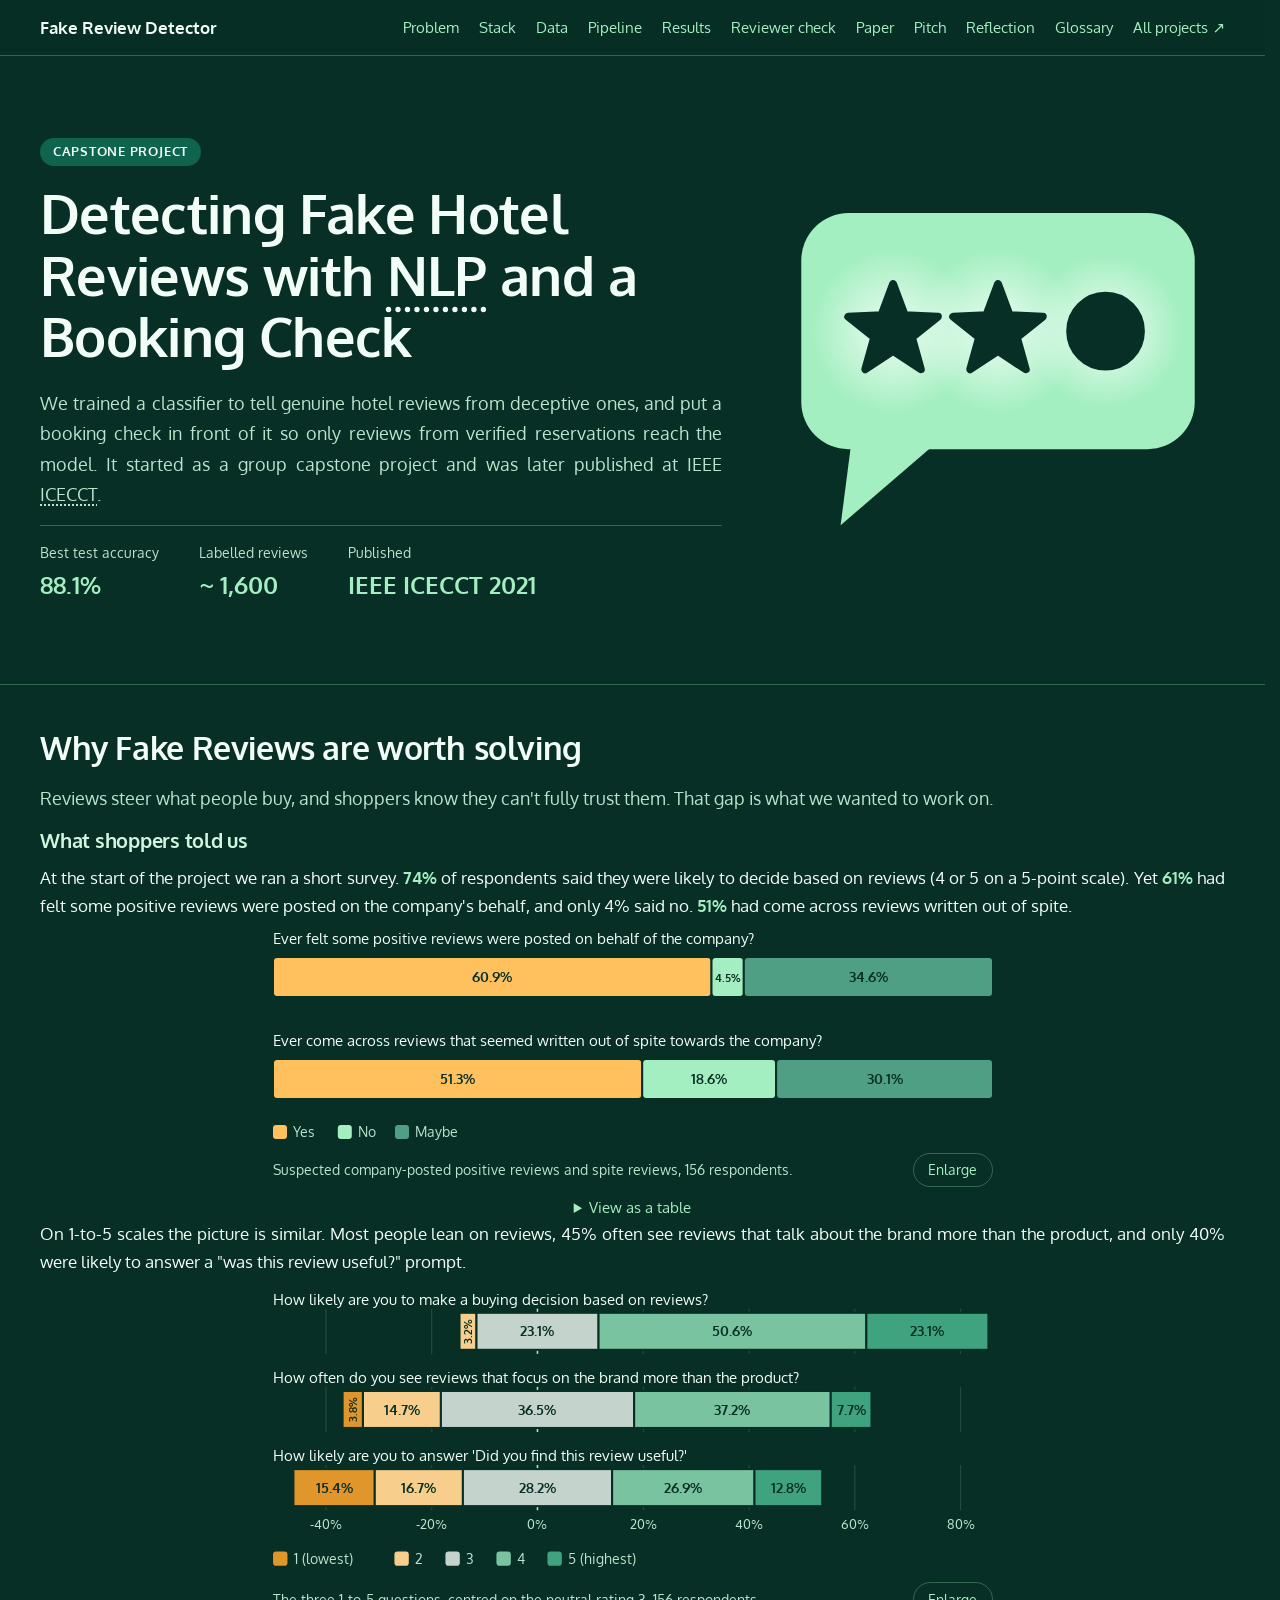
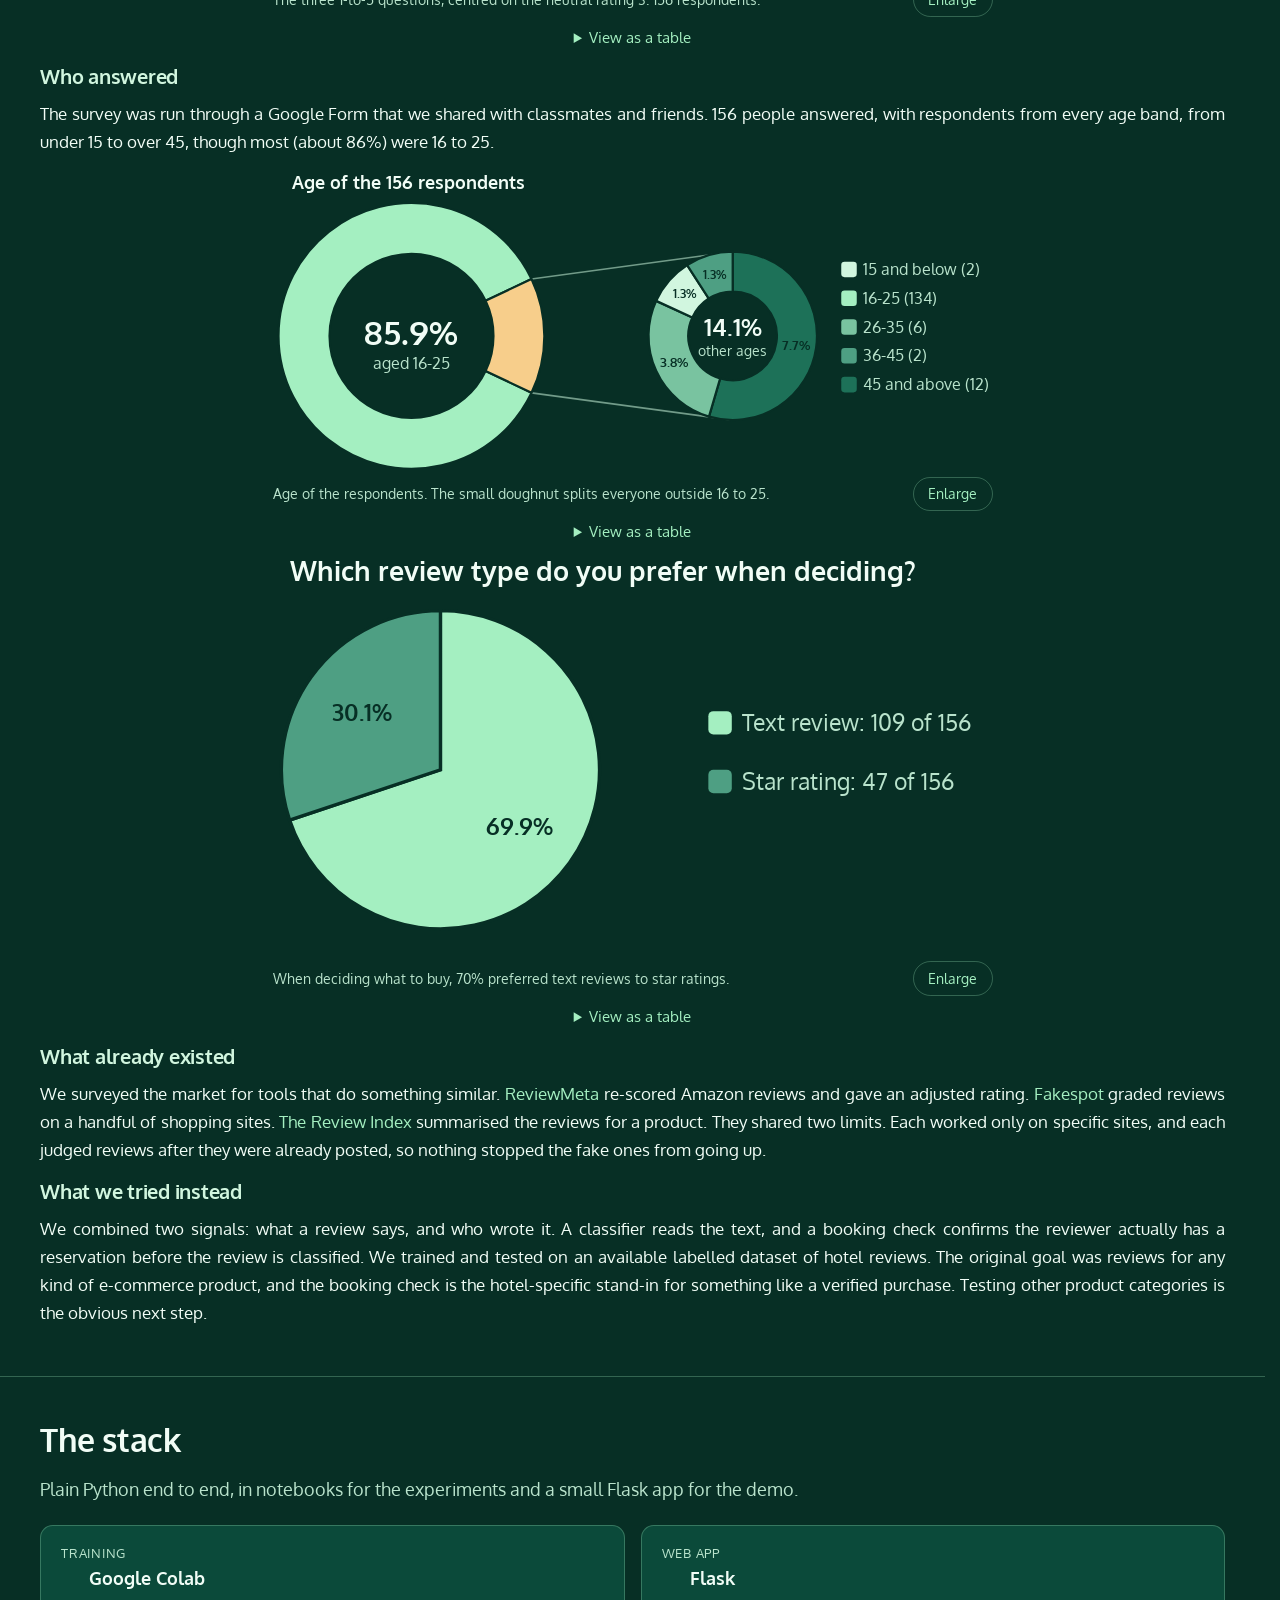
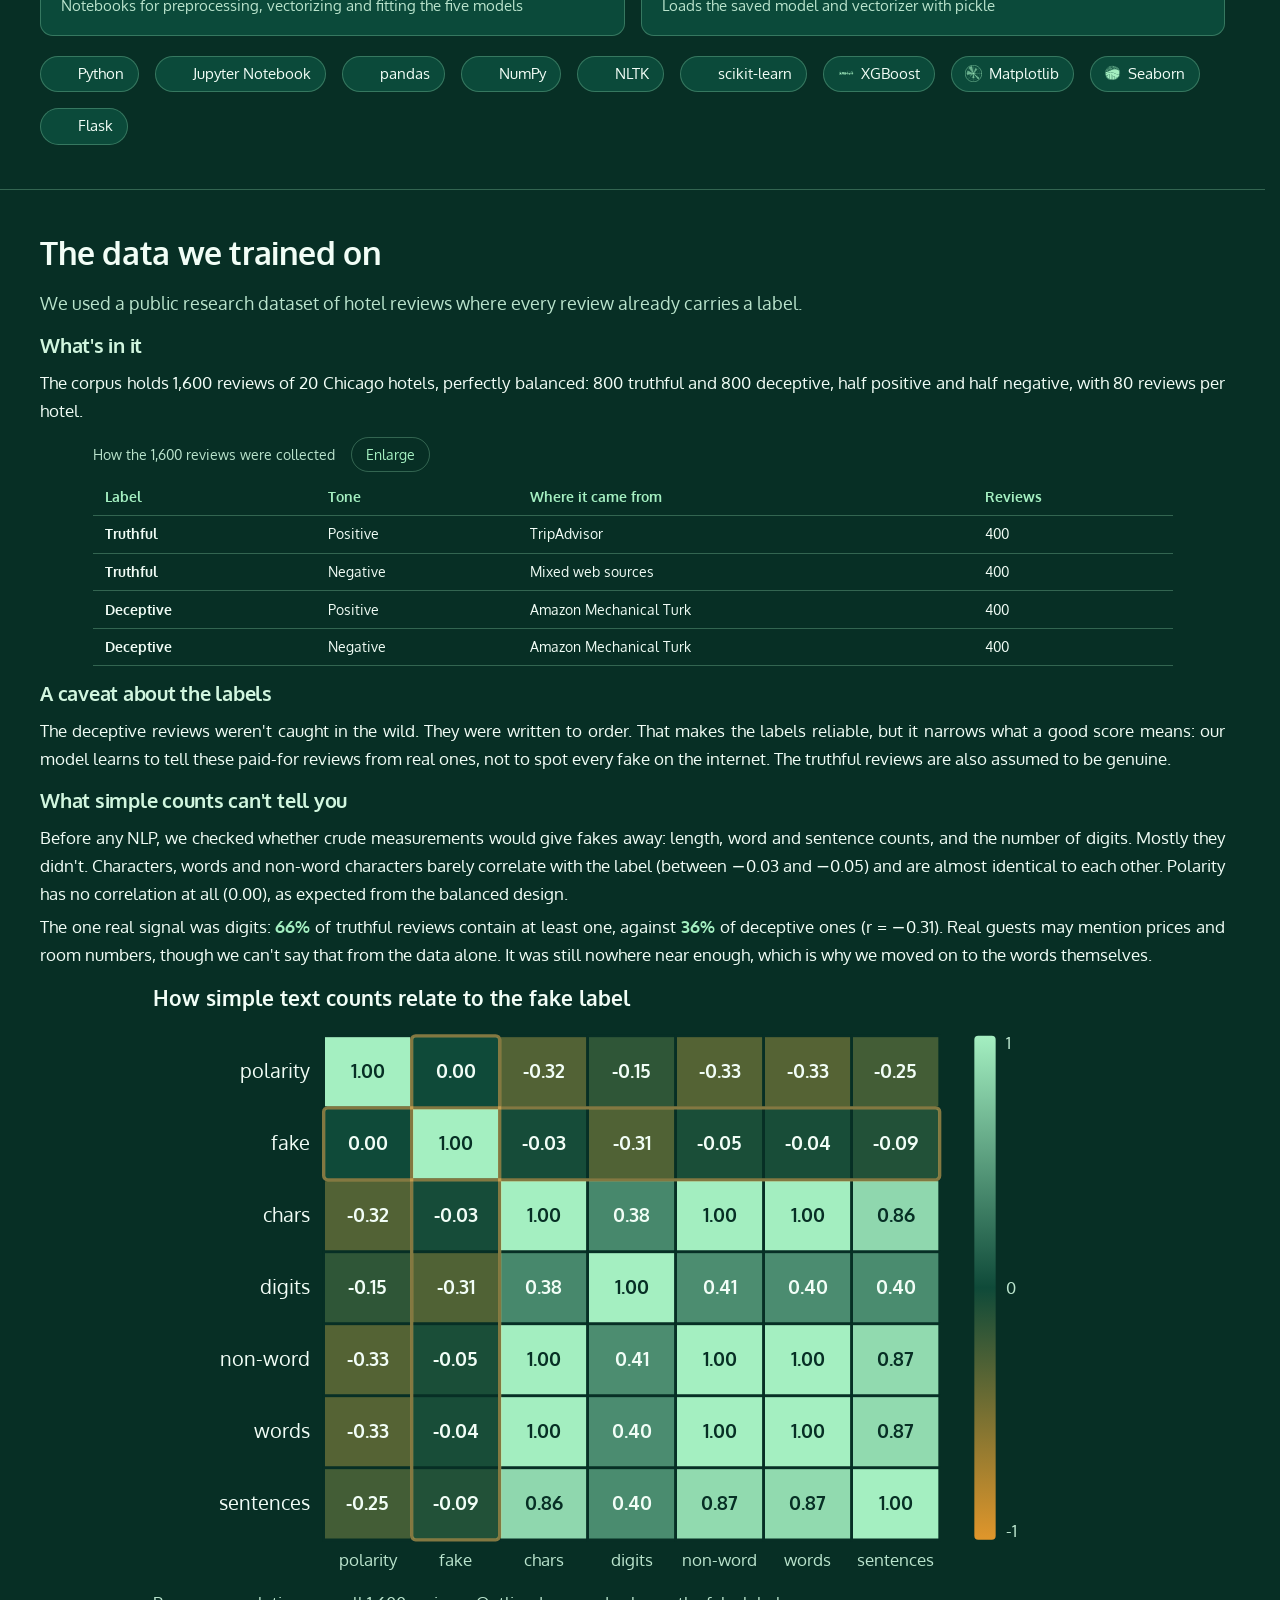
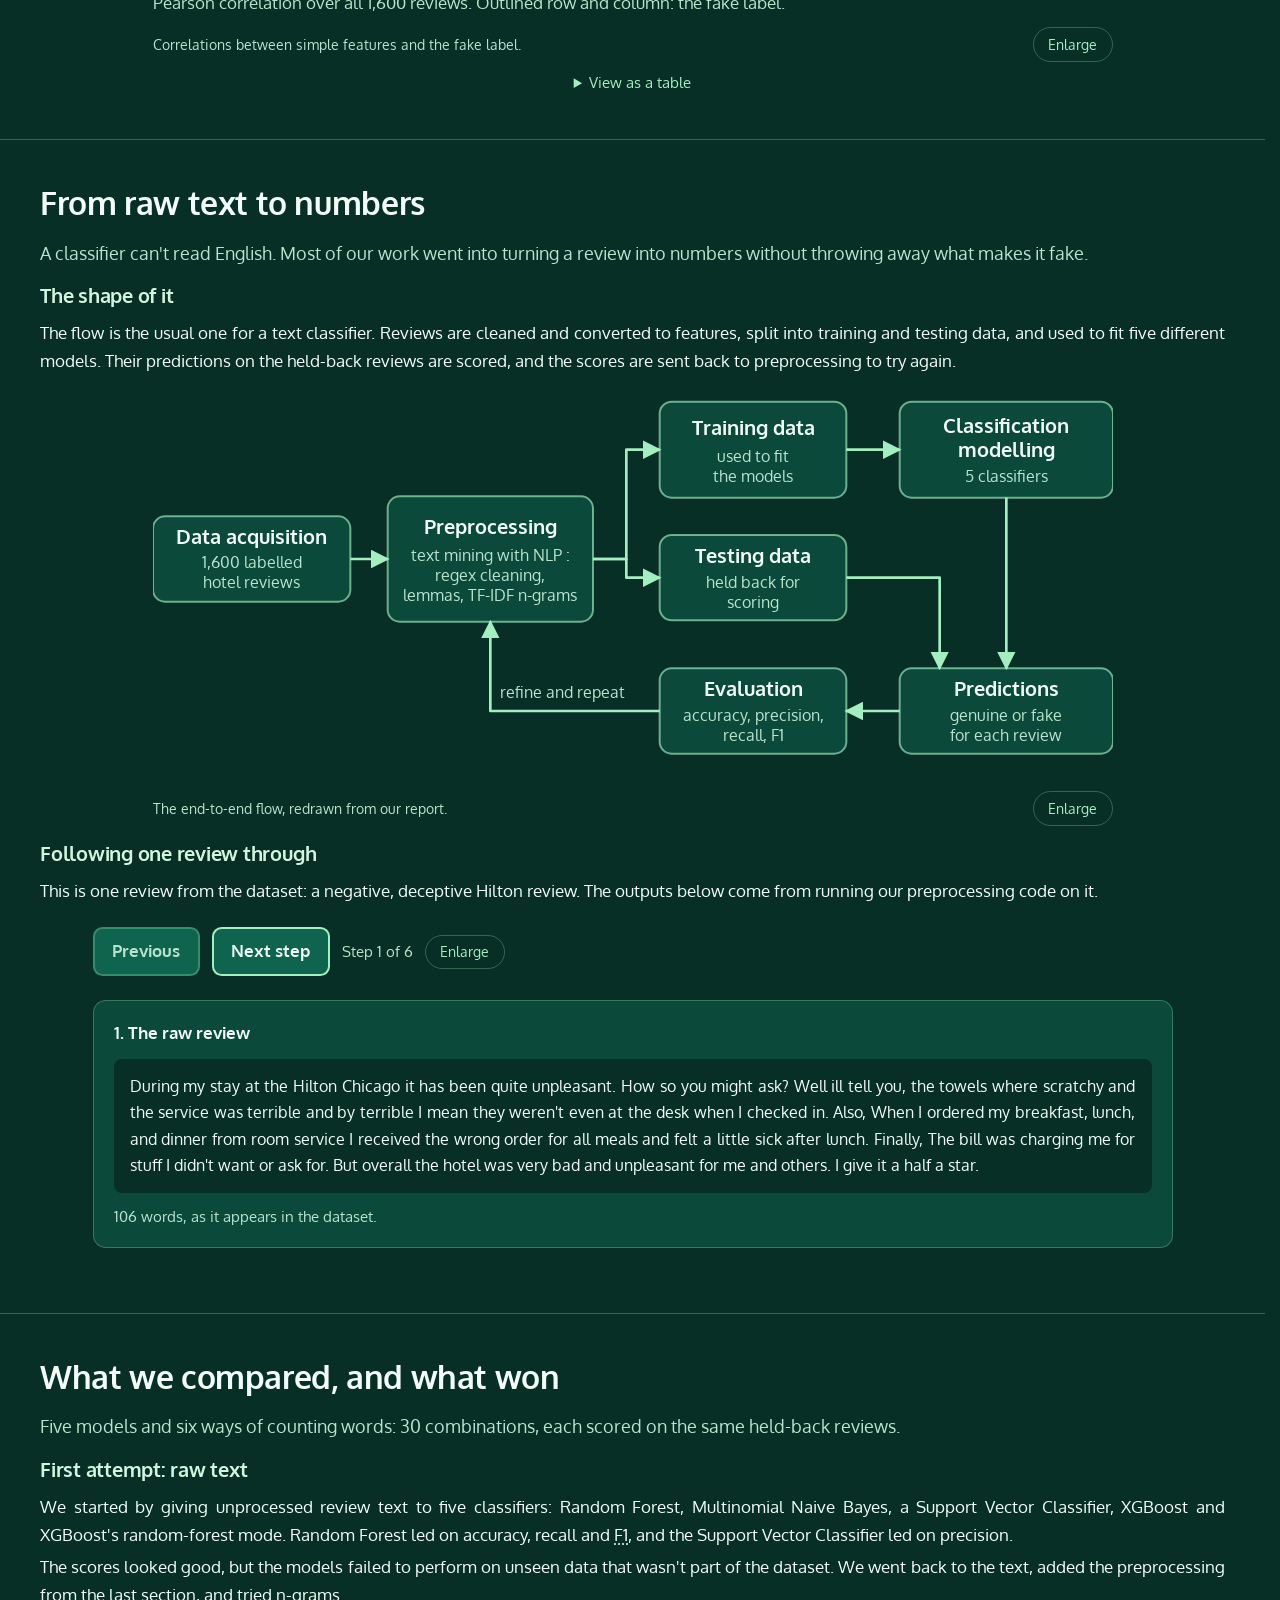
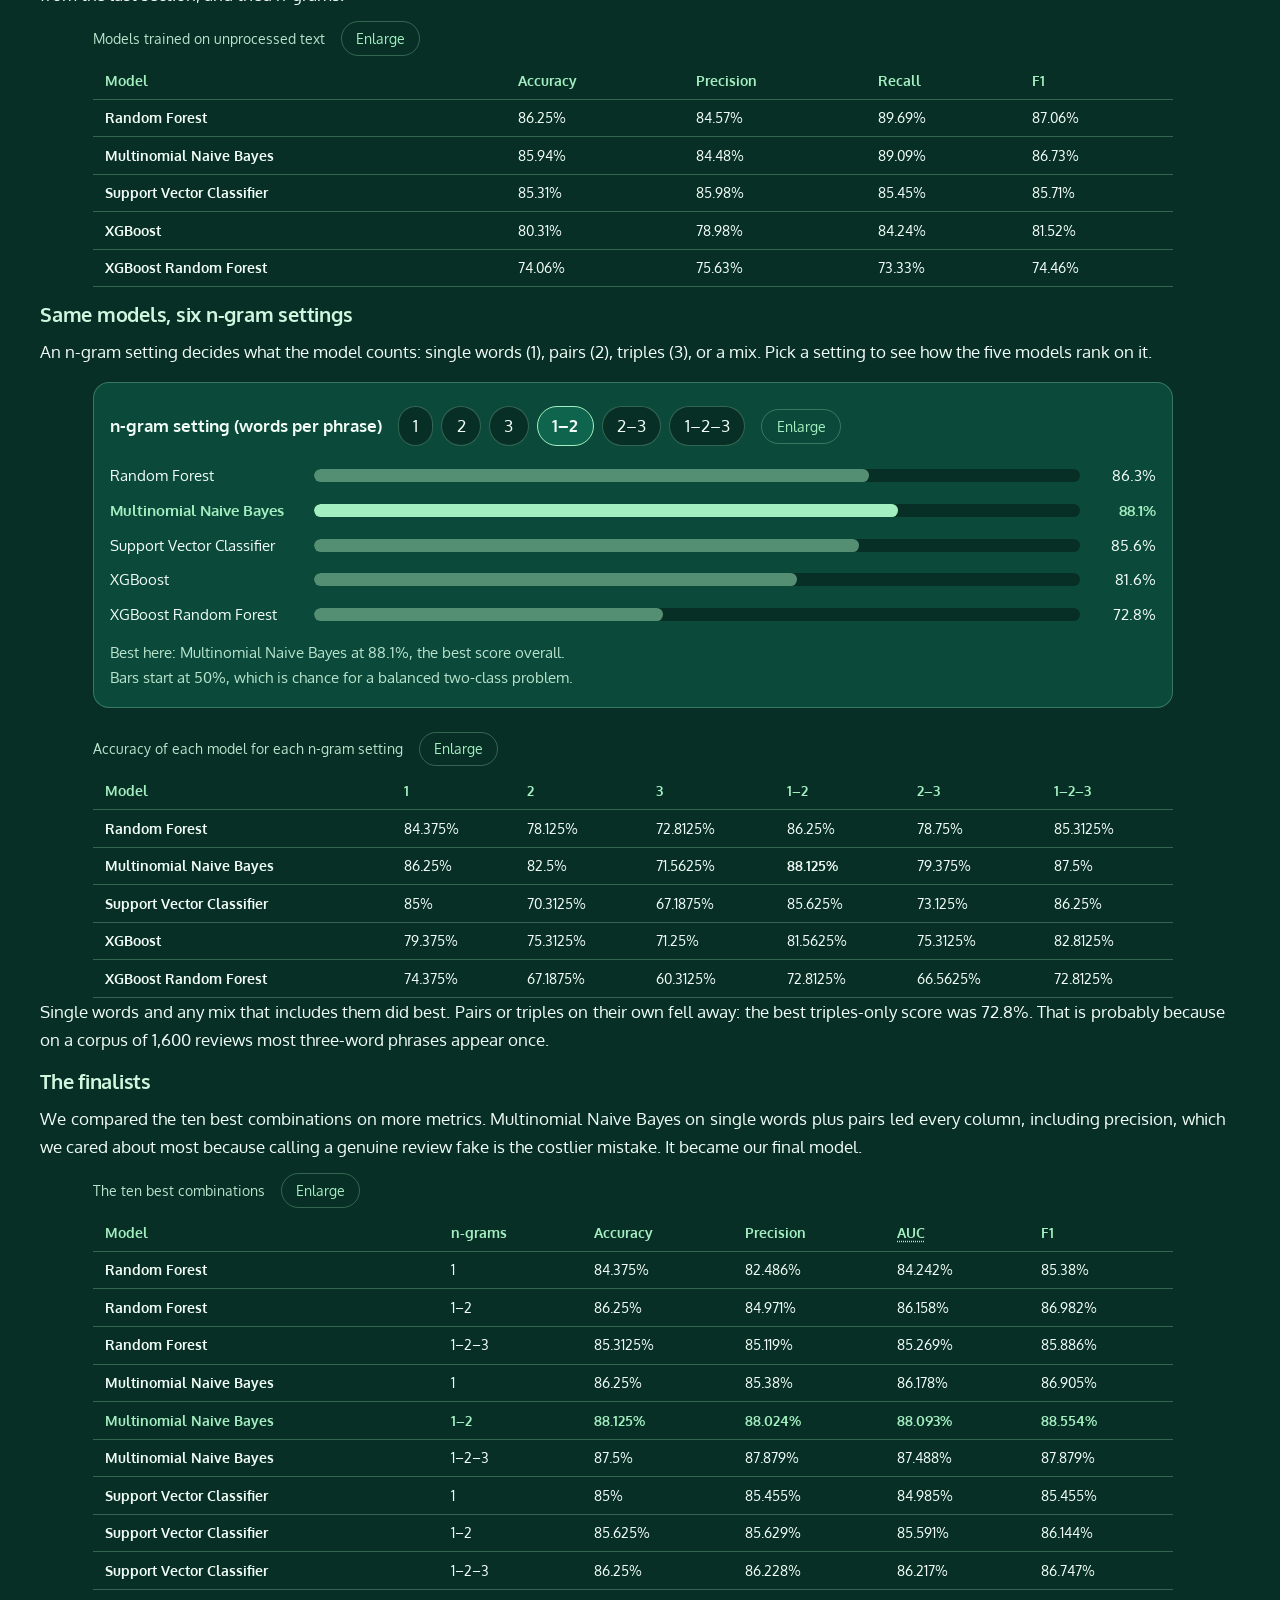
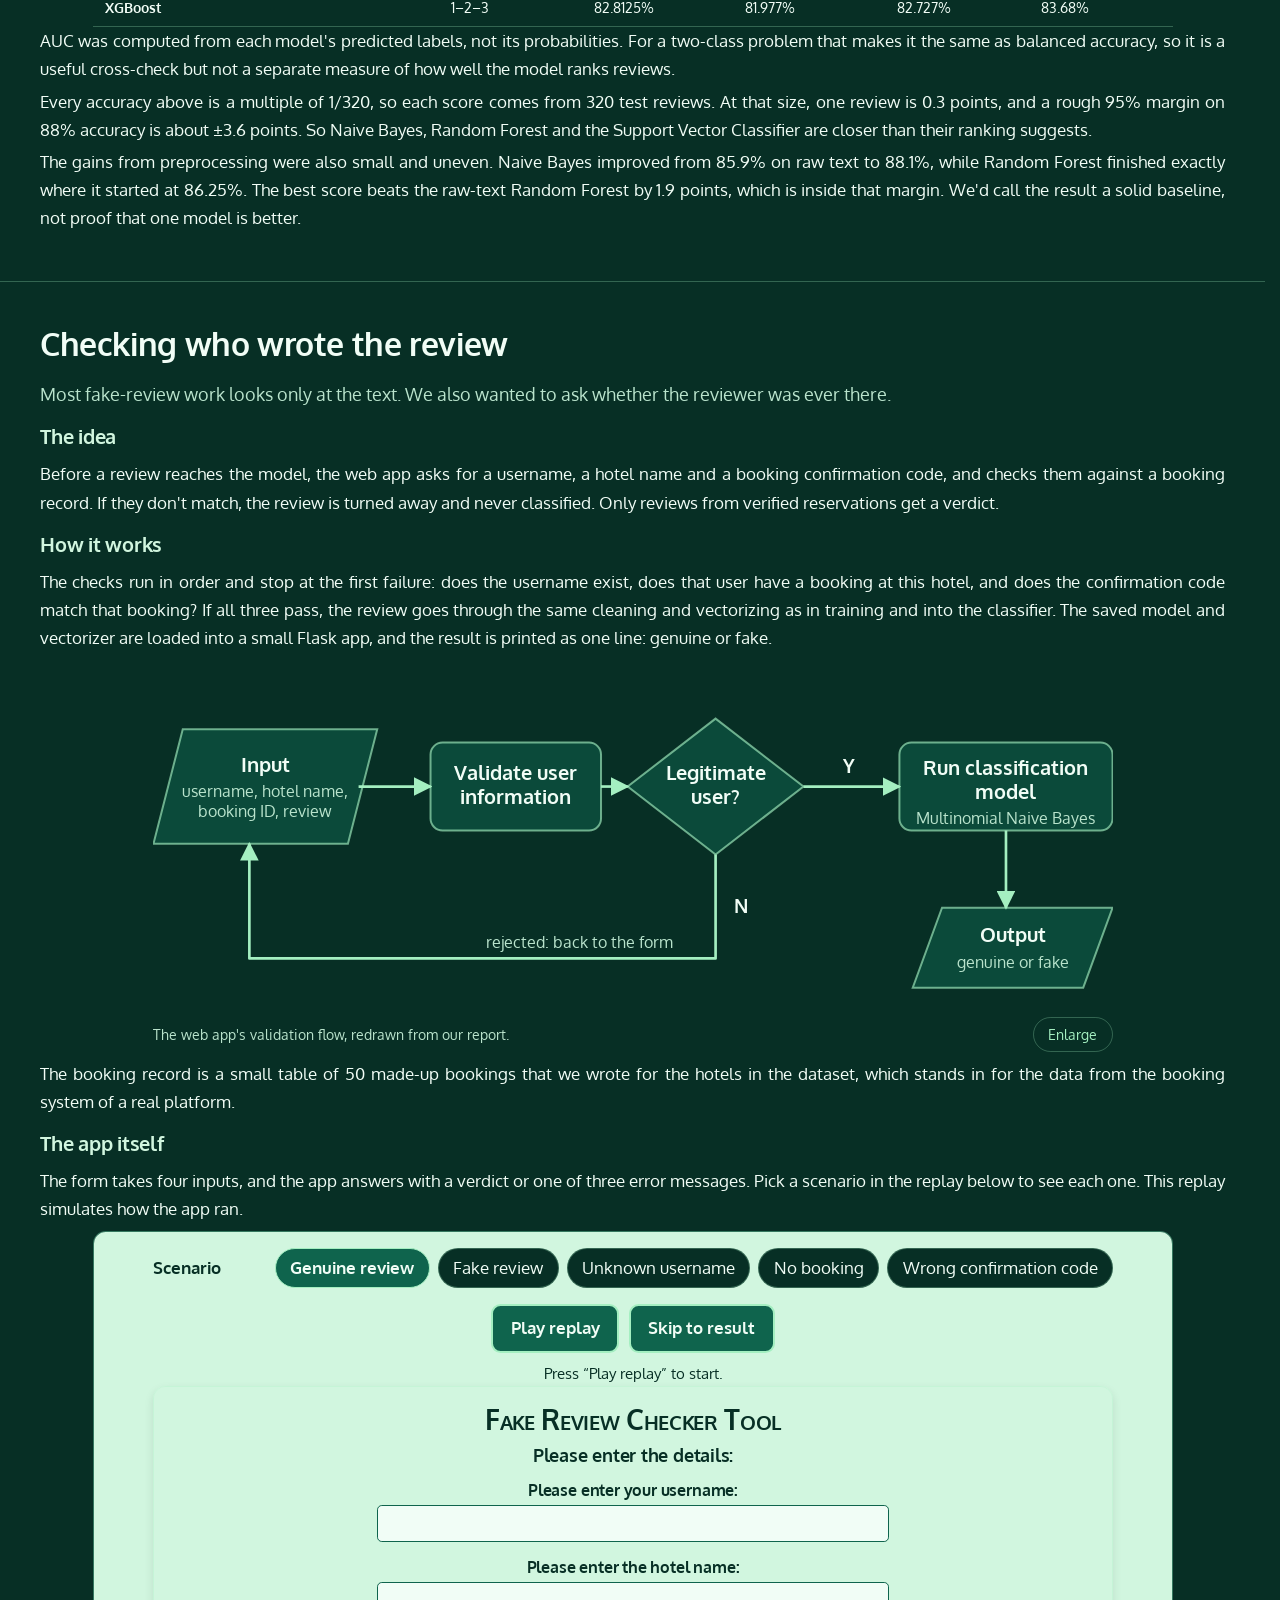
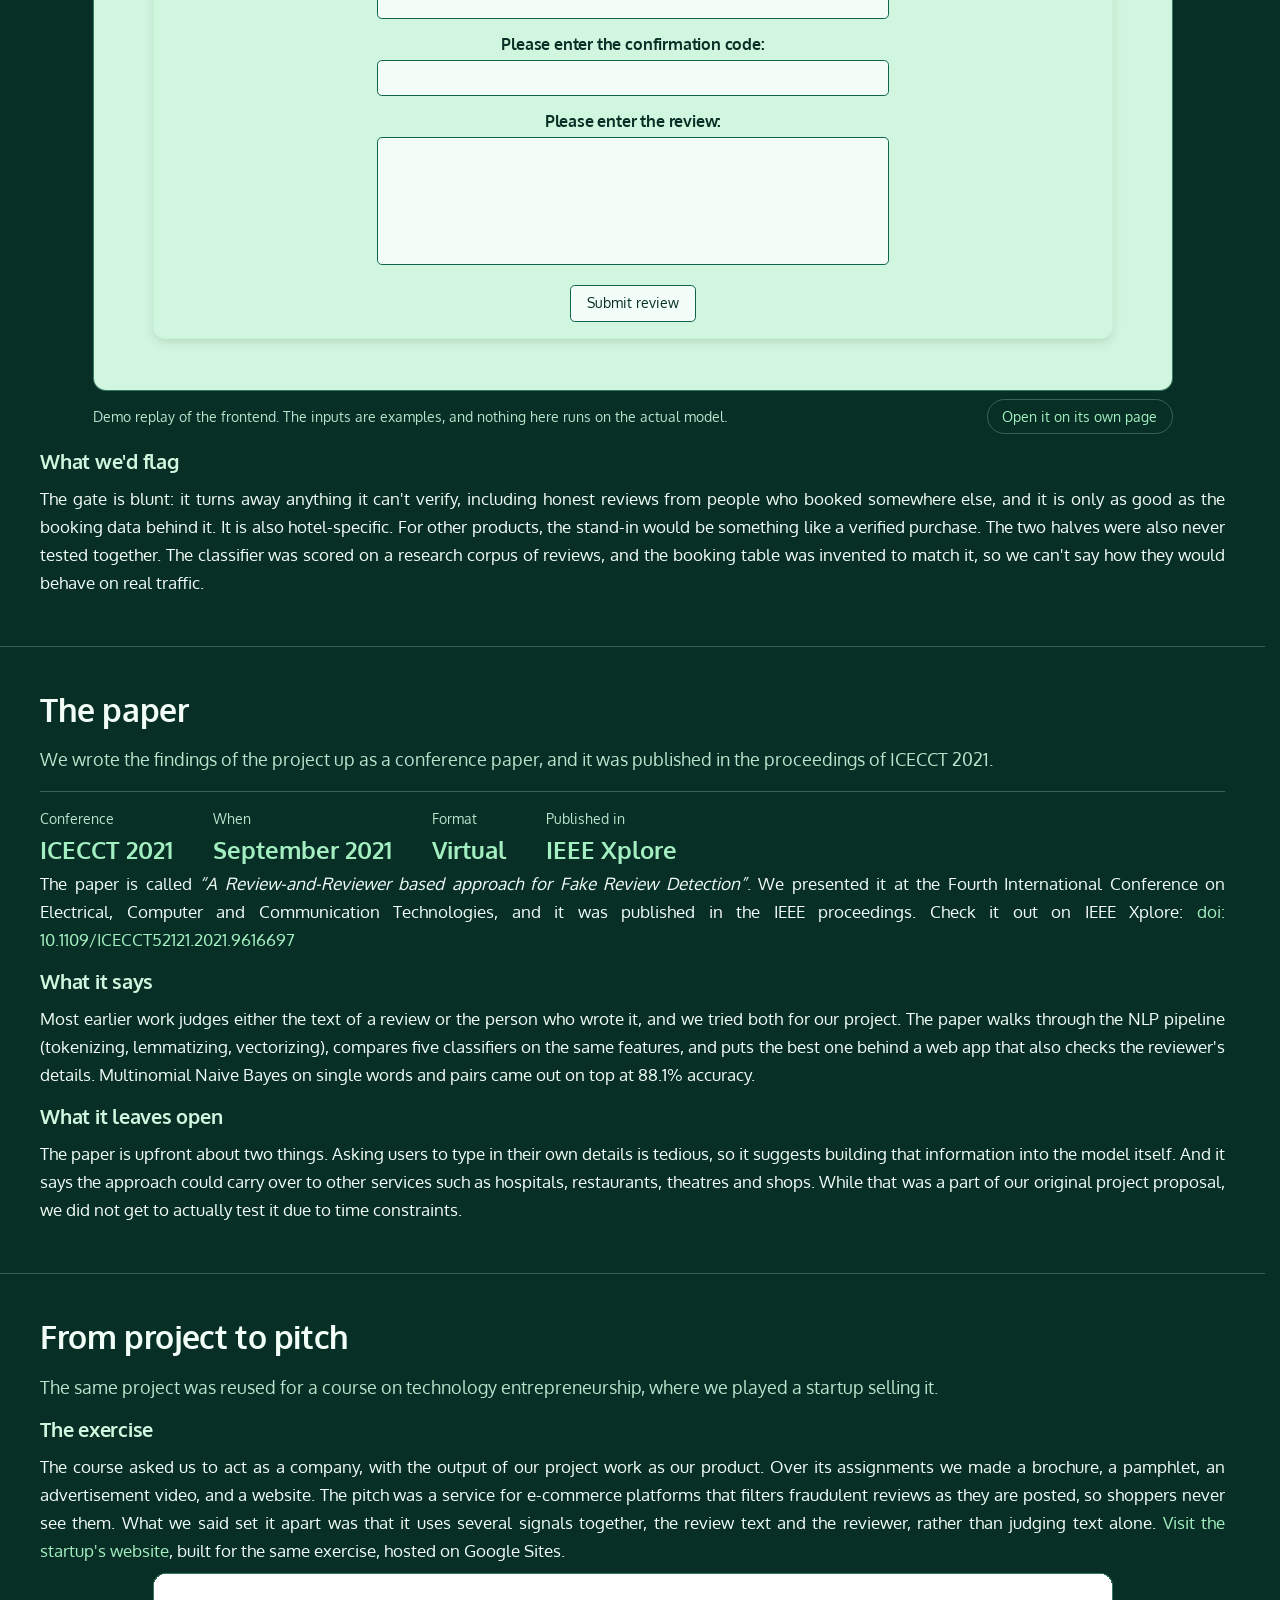
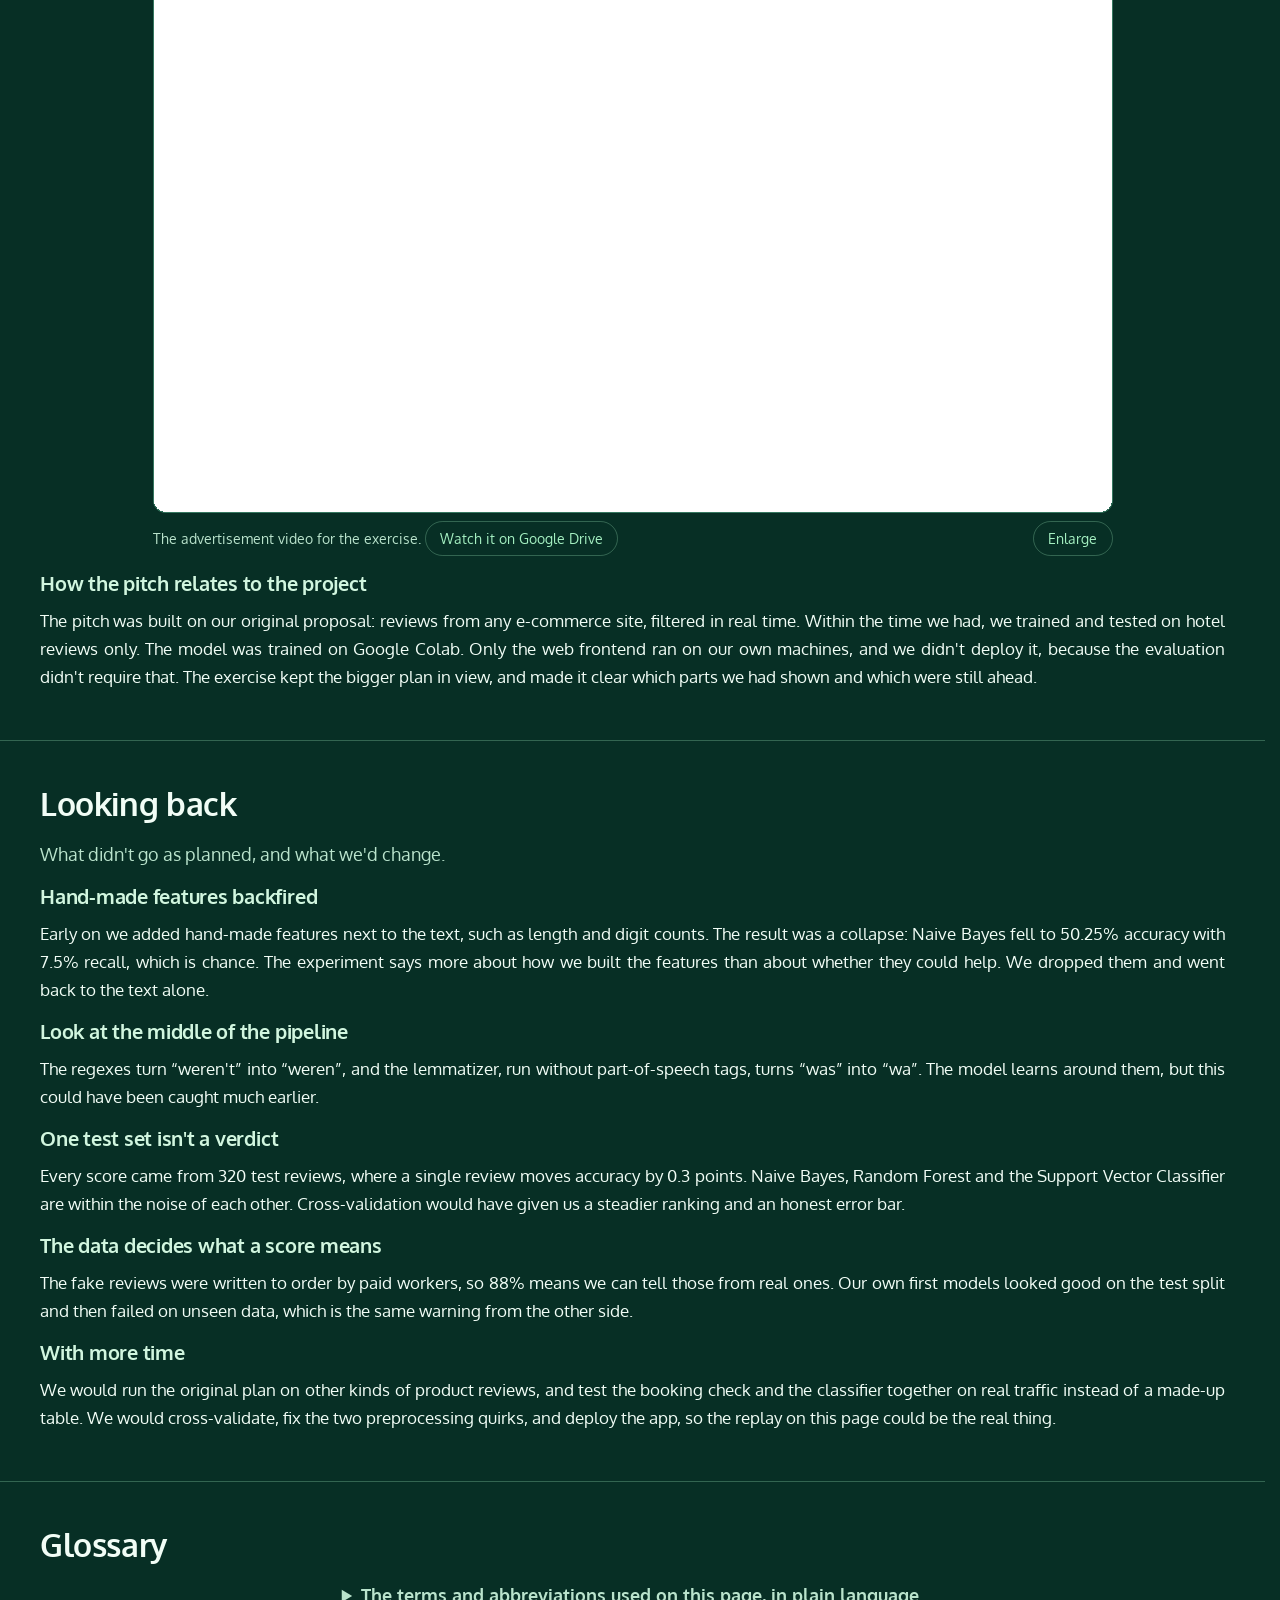
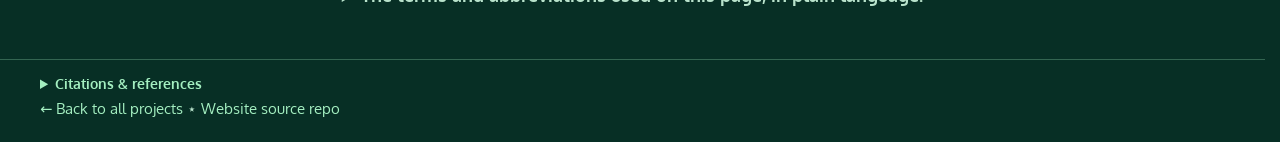
==== commit b273c8d6: "Add a glossary and abbreviation tooltips - Glossary: a final section defines the terms and abbreviat" ====
--- a/index.html
+++ b/index.html
@@ -52,6 +52,7 @@
           <li><a href="#paper">Paper</a></li>
           <li><a href="#startup">Pitch</a></li>
           <li><a href="#reflection">Reflection</a></li>
+          <li><a href="#glossary">Glossary</a></li>
           <li id="projects"><a href="/projects.html">All projects ↗</a></li>
         </ul>
       </nav>
@@ -63,10 +64,10 @@
       <div class="wrap hero-grid">
         <div class="hero-text">
           <p class="tag">Capstone Project</p>
-          <h1 id="hero-title">Detecting Fake Hotel Reviews with NLP and a Booking Check</h1>
+          <h1 id="hero-title">Detecting Fake Hotel Reviews with <abbr title="Natural Language Processing">NLP</abbr> and a Booking Check</h1>
           <p class="lede">
             We trained a classifier to tell genuine hotel reviews from deceptive ones, and put a booking check in front of it so only reviews from verified reservations reach the model.
-            It started as a group capstone project and was later published at IEEE ICECCT.
+            It started as a group capstone project and was later published at IEEE <abbr title="International Conference on Electrical, Computer and Communication Technologies">ICECCT</abbr>.
           </p>
           <dl class="stats">
             <div>
@@ -678,7 +679,7 @@
                   <span class="num">0.159</span>
                 </li>
               </ol>
-              <p class="step-note">TF-IDF gives a term more weight when it appears often in this review and rarely across the others. These are the ten heaviest, and the bars are scaled so a weight of 0.4 fills the track. The whole review becomes a vector of 1,500 such weights, almost all zero, and that vector is all the classifier ever sees. Note &ldquo;wa terrible&rdquo;, the lemmatizer wart showing up inside a phrase.</p>
+              <p class="step-note"><abbr title="term frequency–inverse document frequency">TF-IDF</abbr> gives a term more weight when it appears often in this review and rarely across the others. These are the ten heaviest, and the bars are scaled so a weight of 0.4 fills the track. The whole review becomes a vector of 1,500 such weights, almost all zero, and that vector is all the classifier ever sees. Note &ldquo;wa terrible&rdquo;, the lemmatizer wart showing up inside a phrase.</p>
             </li>
             <li class="step">
               <h4>6. The verdict</h4>
@@ -703,7 +704,7 @@
 
         <h3>First attempt: raw text</h3>
         <p>
-          We started by giving unprocessed review text to five classifiers: Random Forest, Multinomial Naive Bayes, a Support Vector Classifier, XGBoost and XGBoost's random-forest mode. Random Forest led on accuracy, recall and F1, and the Support Vector Classifier led on precision.
+          We started by giving unprocessed review text to five classifiers: Random Forest, Multinomial Naive Bayes, a Support Vector Classifier, XGBoost and XGBoost's random-forest mode. Random Forest led on accuracy, recall and <abbr title="F1 score: the balance of precision and recall">F1</abbr>, and the Support Vector Classifier led on precision.
         </p>
         <p>
           The scores looked good, but the models failed to perform on unseen data that wasn't part of the dataset. We went back to the text, added the preprocessing from the last section, and tried n-grams.
@@ -876,7 +877,7 @@
                 <th scope="col">n-grams</th>
                 <th scope="col">Accuracy</th>
                 <th scope="col">Precision</th>
-                <th scope="col">AUC</th>
+                <th scope="col"><abbr title="area under the ROC curve">AUC</abbr></th>
                 <th scope="col">F1</th>
               </tr>
             </thead>
@@ -1081,13 +1082,7 @@
           <a href="https://sites.google.com/spit.ac.in/fidelity-tech">Visit the startup's website</a>, built for the same exercise, hosted on Google Sites.
         </p>
         <figure class="chart" id="fig-video" data-label="Advertisement video from the entrepreneurship exercise">
-          <div class="video" data-video="https://drive.google.com/file/d/19Lig60uZQT7nKnvUlC8qkqhTb_HhwyMV/preview" data-title="Advertisement video from the entrepreneurship exercise">
-            <button type="button" class="video-facade">
-              <span class="video-play" aria-hidden="true"></span>
-              <span class="video-label">Play video<span class="visually-hidden">: advertisement video from the entrepreneurship exercise</span></span>
-              <span class="video-note">from Google Drive</span>
-            </button>
-          </div>
+          <iframe class="video-frame" src="https://drive.google.com/file/d/19Lig60uZQT7nKnvUlC8qkqhTb_HhwyMV/preview" title="Advertisement video from the entrepreneurship exercise" loading="lazy" allow="fullscreen" allowfullscreen></iframe>
           <figcaption>
             <span class="caption-text">The advertisement video for the exercise. <a class="pill-link" href="https://drive.google.com/file/d/19Lig60uZQT7nKnvUlC8qkqhTb_HhwyMV/view">Watch it on Google Drive</a></span>
             <button type="button" class="enlarge" data-target="fig-video">Enlarge<span class="visually-hidden"> the advertisement video</span></button>
@@ -1133,6 +1128,107 @@
         <p>
           We would run the original plan on other kinds of product reviews, and test the booking check and the classifier together on real traffic instead of a made-up table. We would cross-validate, fix the two preprocessing quirks, and deploy the app, so the replay on this page could be the real thing.
         </p>
+      </div>
+    </section>
+
+    <section class="section" id="glossary" aria-labelledby="glossary-title">
+      <div class="wrap">
+        <h2 id="glossary-title">Glossary</h2>
+        <details>
+          <summary class="lede">
+            The terms and abbreviations used on this page, in plain language.
+          </summary>
+          <dl class="glossary">
+            <div>
+              <dt>Accuracy</dt>
+              <dd>The share of test reviews the model labelled correctly.</dd>
+            </div>
+            <div>
+              <dt>AUC</dt>
+              <dd>Area under the ROC curve: a score from 0.5 (guessing) to 1 (perfect) for how well a model separates two classes.</dd>
+            </div>
+            <div>
+              <dt>Classifier</dt>
+              <dd>A model that sorts items into classes. Ours sorts reviews into genuine and fake.</dd>
+            </div>
+            <div>
+              <dt>Cross-validation</dt>
+              <dd>Scoring a model several times on different splits of the data and averaging the results, for a steadier score.</dd>
+            </div>
+            <div>
+              <dt>Deceptive review</dt>
+              <dd>A fake review.</dd>
+            </div>
+            <div>
+              <dt>F1 score</dt>
+              <dd>One number that balances precision and recall.</dd>
+            </div>
+            <div>
+              <dt>Held-out test reviews</dt>
+              <dd>Reviews set aside before training and used only to score the model.</dd>
+            </div>
+            <div>
+              <dt>Lemmatization</dt>
+              <dd>Reducing a word to its dictionary form, such as &ldquo;towels&rdquo; to &ldquo;towel&rdquo;.</dd>
+            </div>
+            <div>
+              <dt>Multinomial Naive Bayes</dt>
+              <dd>A simple classifier that treats each word's count as independent evidence.</dd>
+            </div>
+            <div>
+              <dt>N-gram</dt>
+              <dd>A run of n neighbouring words: a unigram is one word, a bigram is a pair, a trigram is a triple.</dd>
+            </div>
+            <div>
+              <dt>NLP</dt>
+              <dd>Natural language processing: computer methods for working with human language.</dd>
+            </div>
+            <div>
+              <dt>Pearson correlation</dt>
+              <dd>A number from &minus;1 to 1 for how closely two measurements rise and fall together. Zero means no linear relationship.</dd>
+            </div>
+            <div>
+              <dt>Polarity</dt>
+              <dd>Whether a review is positive or negative in tone.</dd>
+            </div>
+            <div>
+              <dt>Precision</dt>
+              <dd>Precision is the share of reviews called fake that really were fake.</dd>
+            </div>
+            <div>
+              <dt>Recall</dt>
+              <dd>Recall is the share of the fake reviews that the model found.</dd>
+            </div>
+            <div>
+              <dt>Random Forest</dt>
+              <dd>A Random Forest classifier has many decision trees vote.</dd>
+            </div>
+            <div>
+              <dt>SVC</dt>
+              <dd>A Support Vector Classifier (SVC) draws the widest possible boundary between the classes.</dd>
+            </div>
+            <div>
+              <dt>XGBoost</dt>
+              <dd>XGBoost adds trees one at a time, each correcting the last.</dd>
+            </div>
+            <div>
+              <dt>Regular expression</dt>
+              <dd>A pattern for finding and replacing text, such as stripping punctuation.</dd>
+            </div>
+            <div>
+              <dt>Stop words</dt>
+              <dd>Very common words, such as &ldquo;the&rdquo; and &ldquo;at&rdquo;, that are dropped before counting.</dd>
+            </div>
+            <div>
+              <dt>TF-IDF</dt>
+              <dd>Term frequency&ndash;inverse document frequency: a word's weight goes up when it appears often in one review and down when it appears in many reviews.</dd>
+            </div>
+            <div>
+              <dt>Vectorizing</dt>
+              <dd>Turning text into a list of numbers that a model can use.</dd>
+            </div>
+          </dl>
+        </details>
       </div>
     </section>
   </main>
--- a/styles.css
+++ b/styles.css
@@ -833,71 +833,6 @@
   color: var(--muted);
 }
 
-/* video */
-/* a lightweight stand-in until the play button is pressed,
-   so the player isn't loaded for visitor who never watch it. 
-   Without JavaScript the stand-in stays hidden and the caption's Drive link is the way in. */
-.video-facade {
-  display: none;
-  width: 100%;
-  aspect-ratio: 16 / 9;
-  place-content: center;
-  place-items: center;
-  gap: 0.75rem;
-  padding: 1rem;
-  border: 1px solid var(--line);
-  border-radius: 0.8rem;
-  background: linear-gradient(135deg, var(--panel), var(--bg));
-  color: var(--text);
-  font: inherit;
-  text-align: center;
-  cursor: pointer;
-}
-
-.js .video-facade {
-  display: grid;
-}
-
-.video-play {
-  position: relative;
-  width: 4.5rem;
-  height: 4.5rem;
-  border-radius: 50%;
-  background: var(--mint);
-  transition: background-color 0.2s;
-}
-
-.video-play::before {
-  content: "";
-  position: absolute;
-  top: 50%;
-  left: 50%;
-  transform: translate(-35%, -50%);
-  border-top: 0.9rem solid transparent;
-  border-bottom: 0.9rem solid transparent;
-  border-left: 1.4rem solid var(--ink);
-}
-
-.video-facade:hover .video-play {
-  background: var(--text);
-}
-
-.video-label {
-  font-size: 1.05rem;
-  font-weight: 700;
-}
-
-.video-note {
-  color: var(--muted);
-  font-size: 0.85rem;
-}
-
-@media (prefers-reduced-motion: reduce) {
-  .video-play {
-    transition: none;
-  }
-}
-
 /* embedded video */
 .video-frame {
   display: block;
@@ -1216,4 +1151,34 @@
   .lightbox[open] {
     animation: none;
   }
+}
+
+/* glossary and abbreviations */
+abbr[title] {
+  text-decoration: underline dotted;
+  text-underline-offset: 0.2em;
+  cursor: help;
+}
+
+.glossary {
+  display: grid;
+  grid-template-columns: repeat(auto-fit, minmax(15rem, 1fr));
+  gap: 0 2rem;
+  margin: 1.5rem 0 0;
+}
+
+.glossary div {
+  padding-block: 0.9rem;
+  border-top: 1px solid var(--line);
+}
+
+.glossary dt {
+  color: var(--mint);
+  font-weight: 700;
+}
+
+.glossary dd {
+  margin: 0.2rem 0 0;
+  font-size: 0.95rem;
+  text-align: justify;
 }
